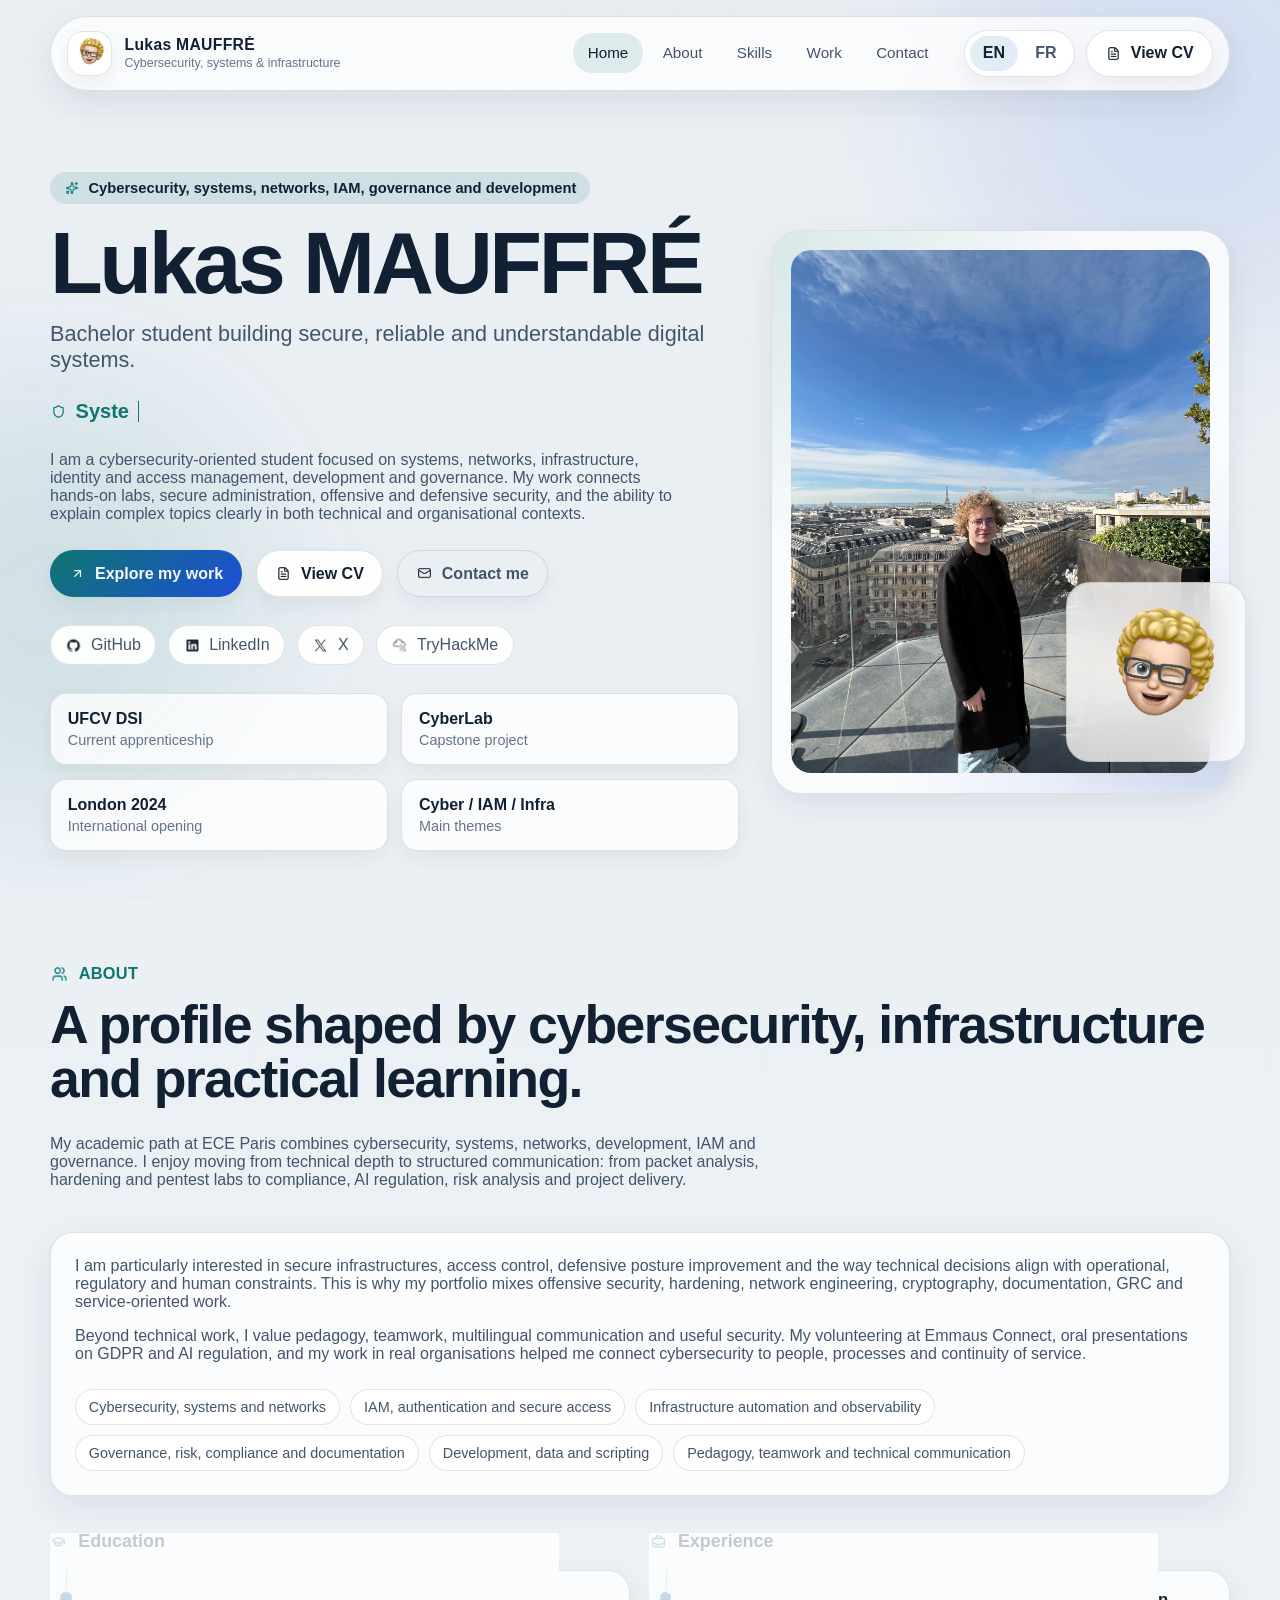
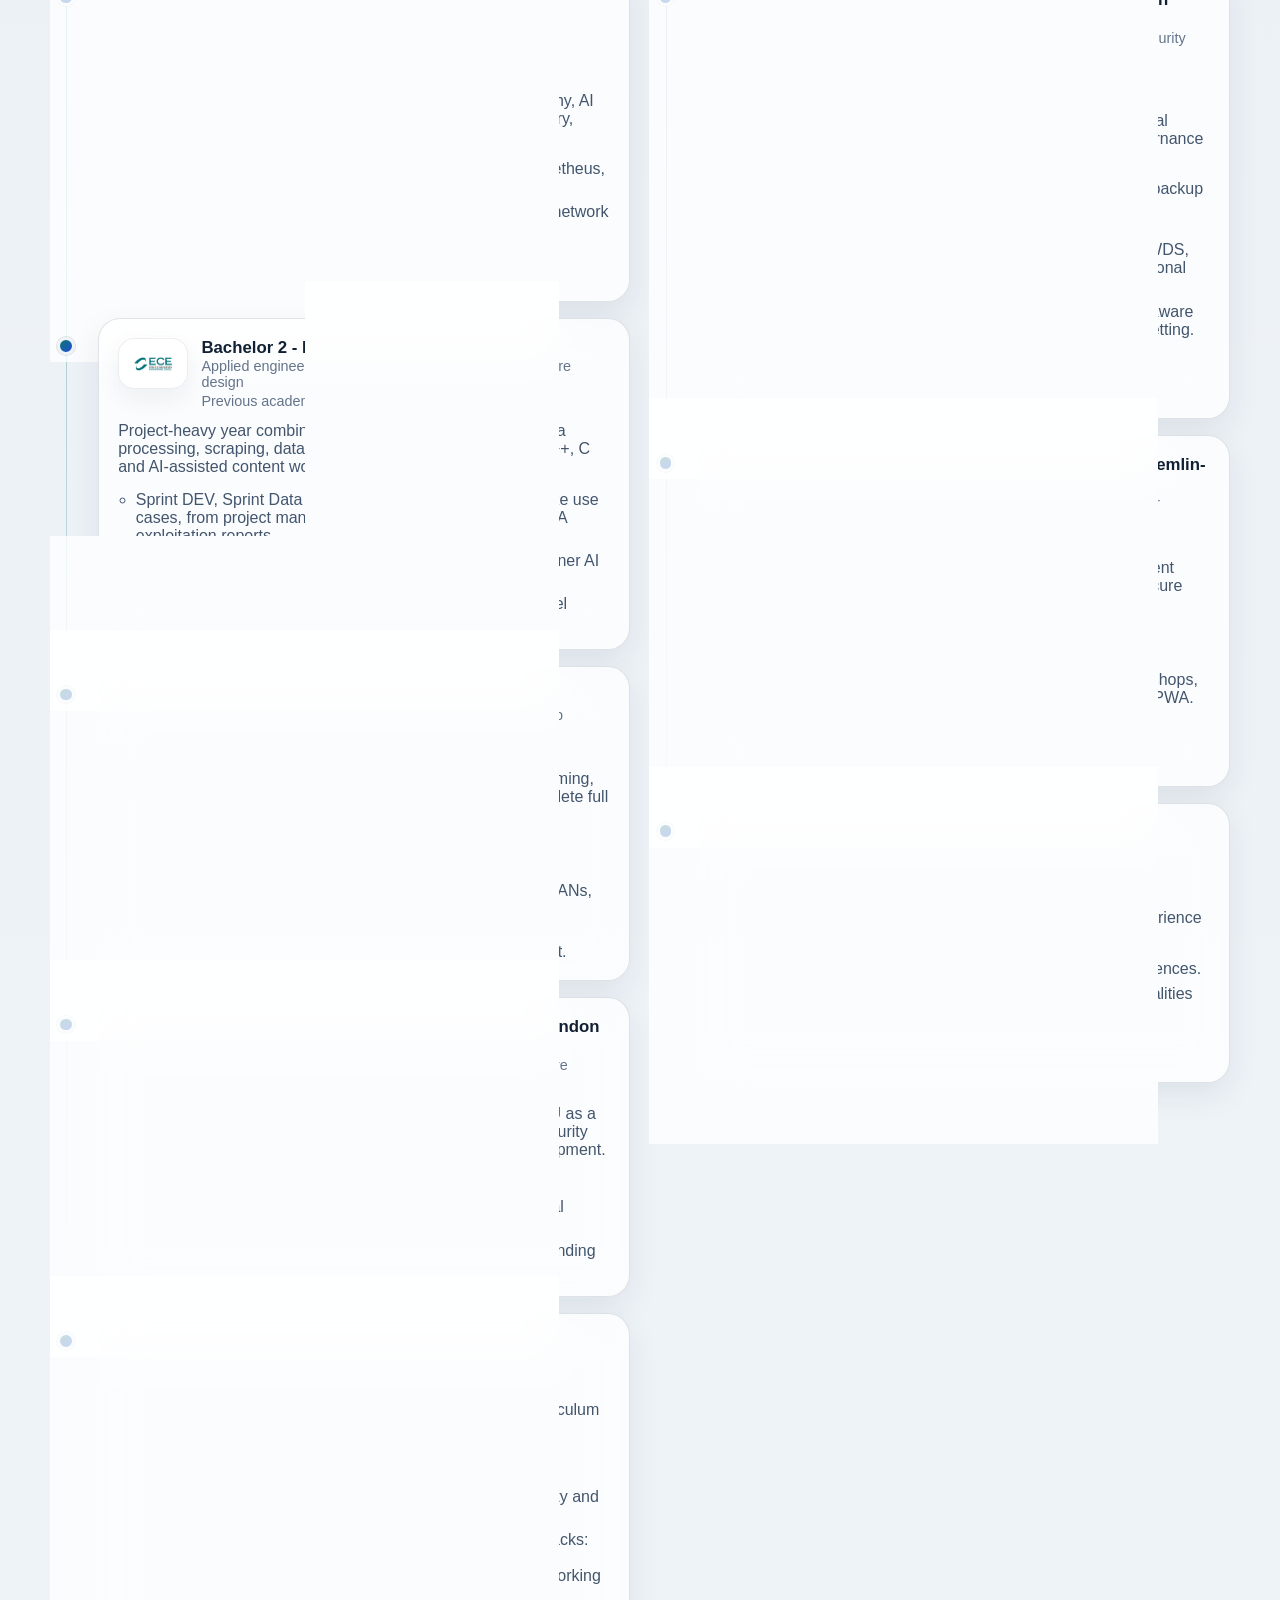
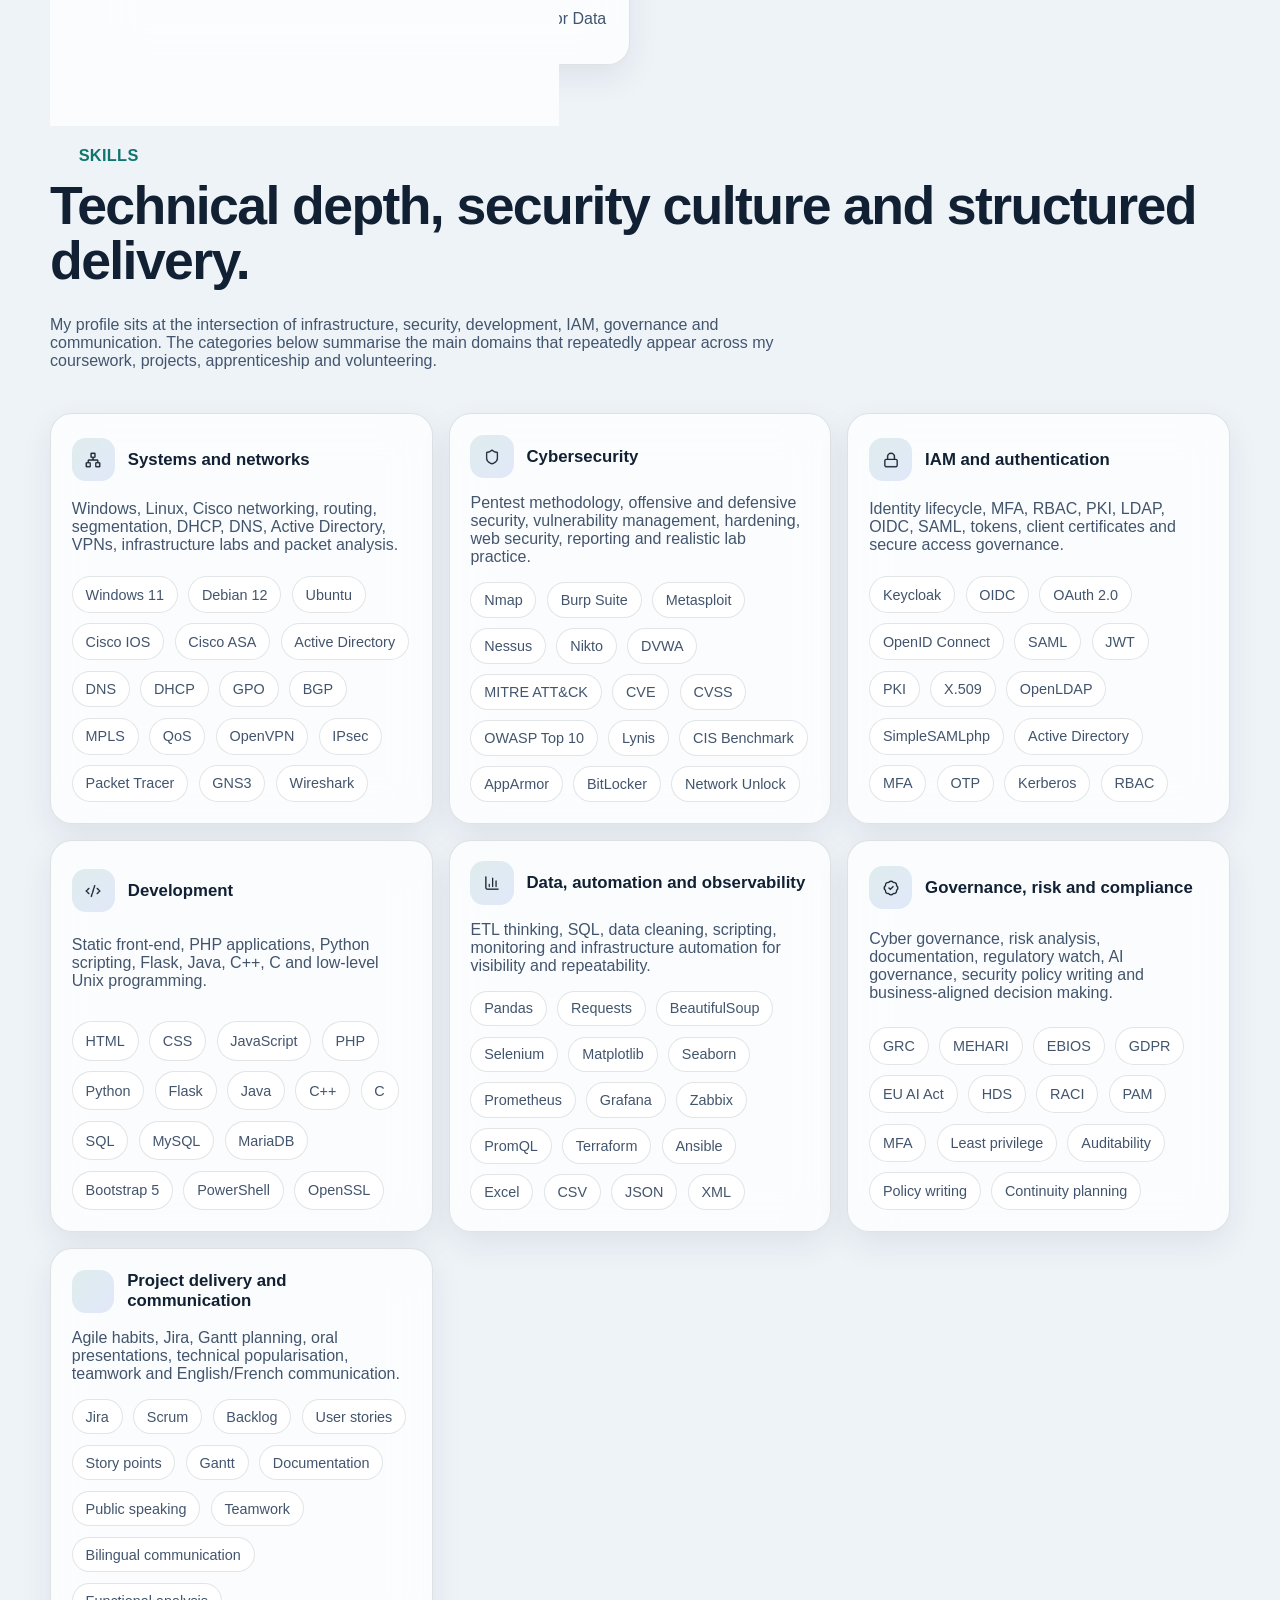
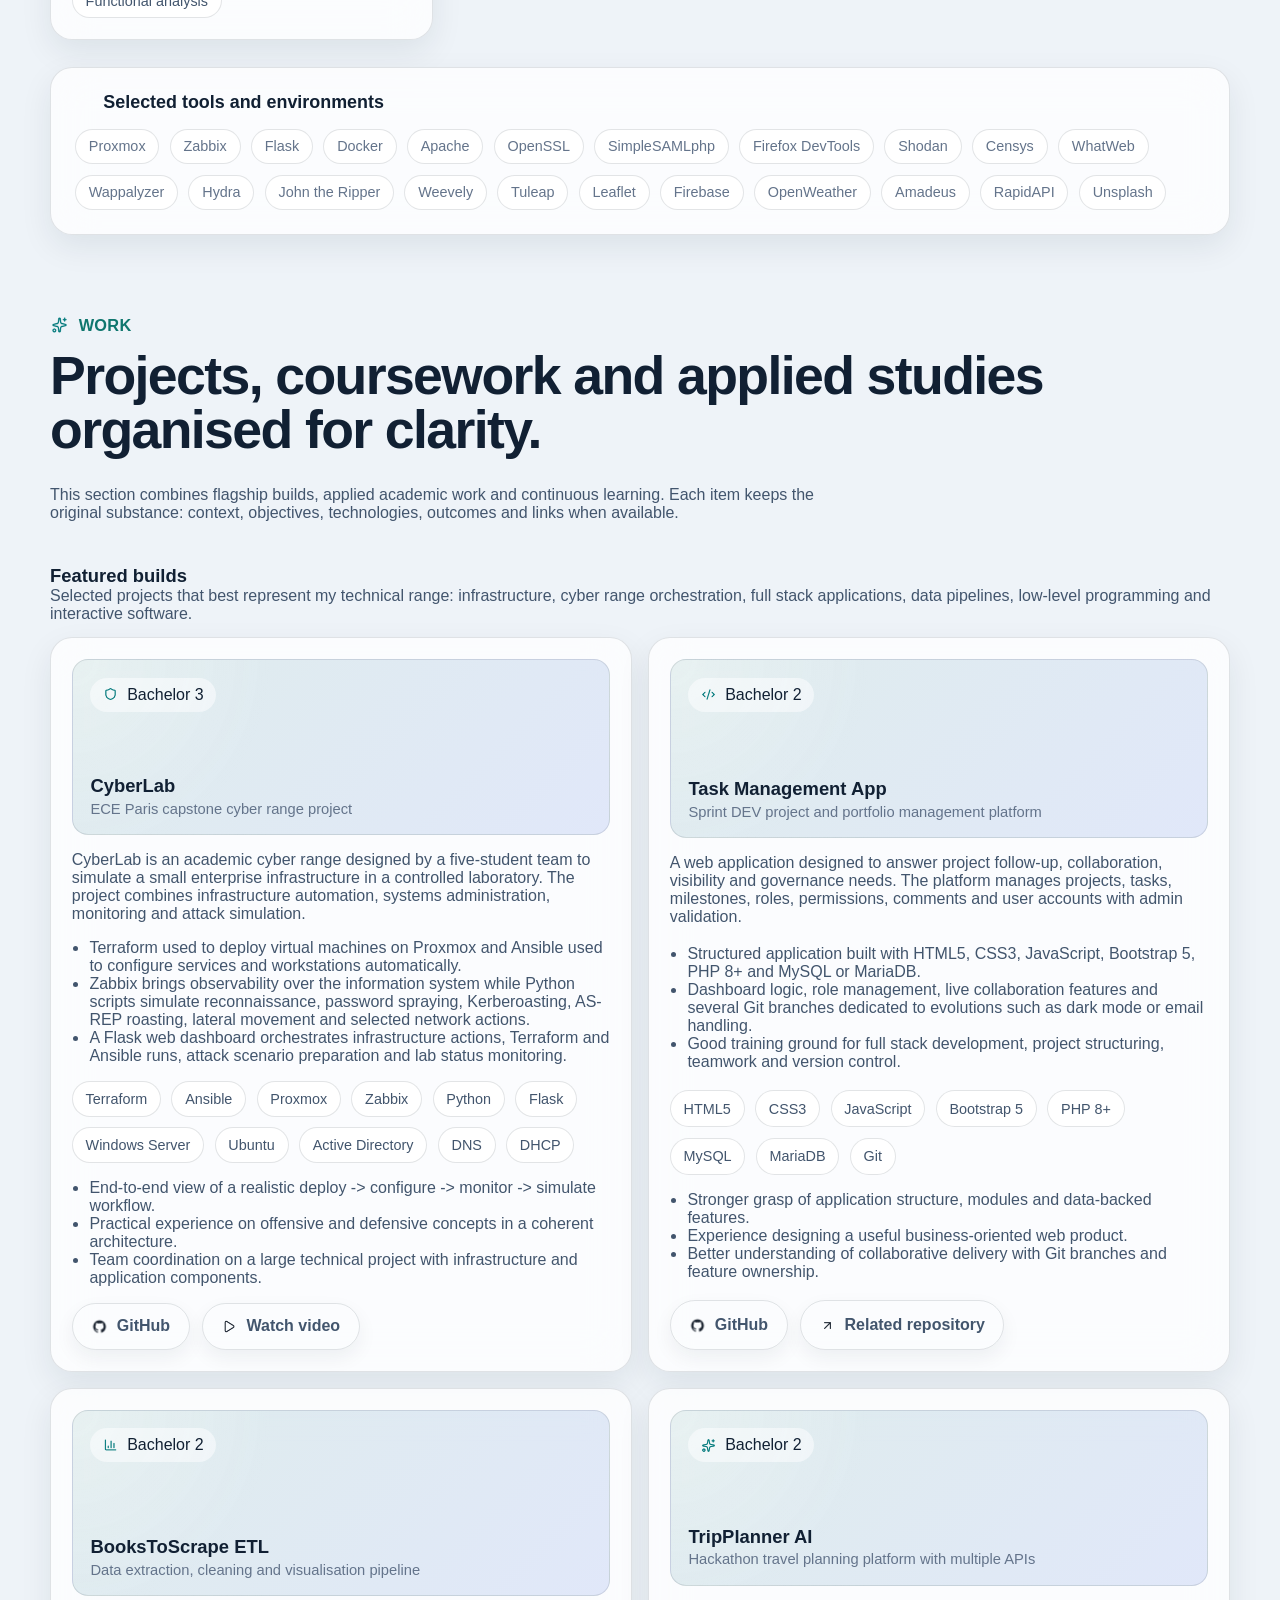
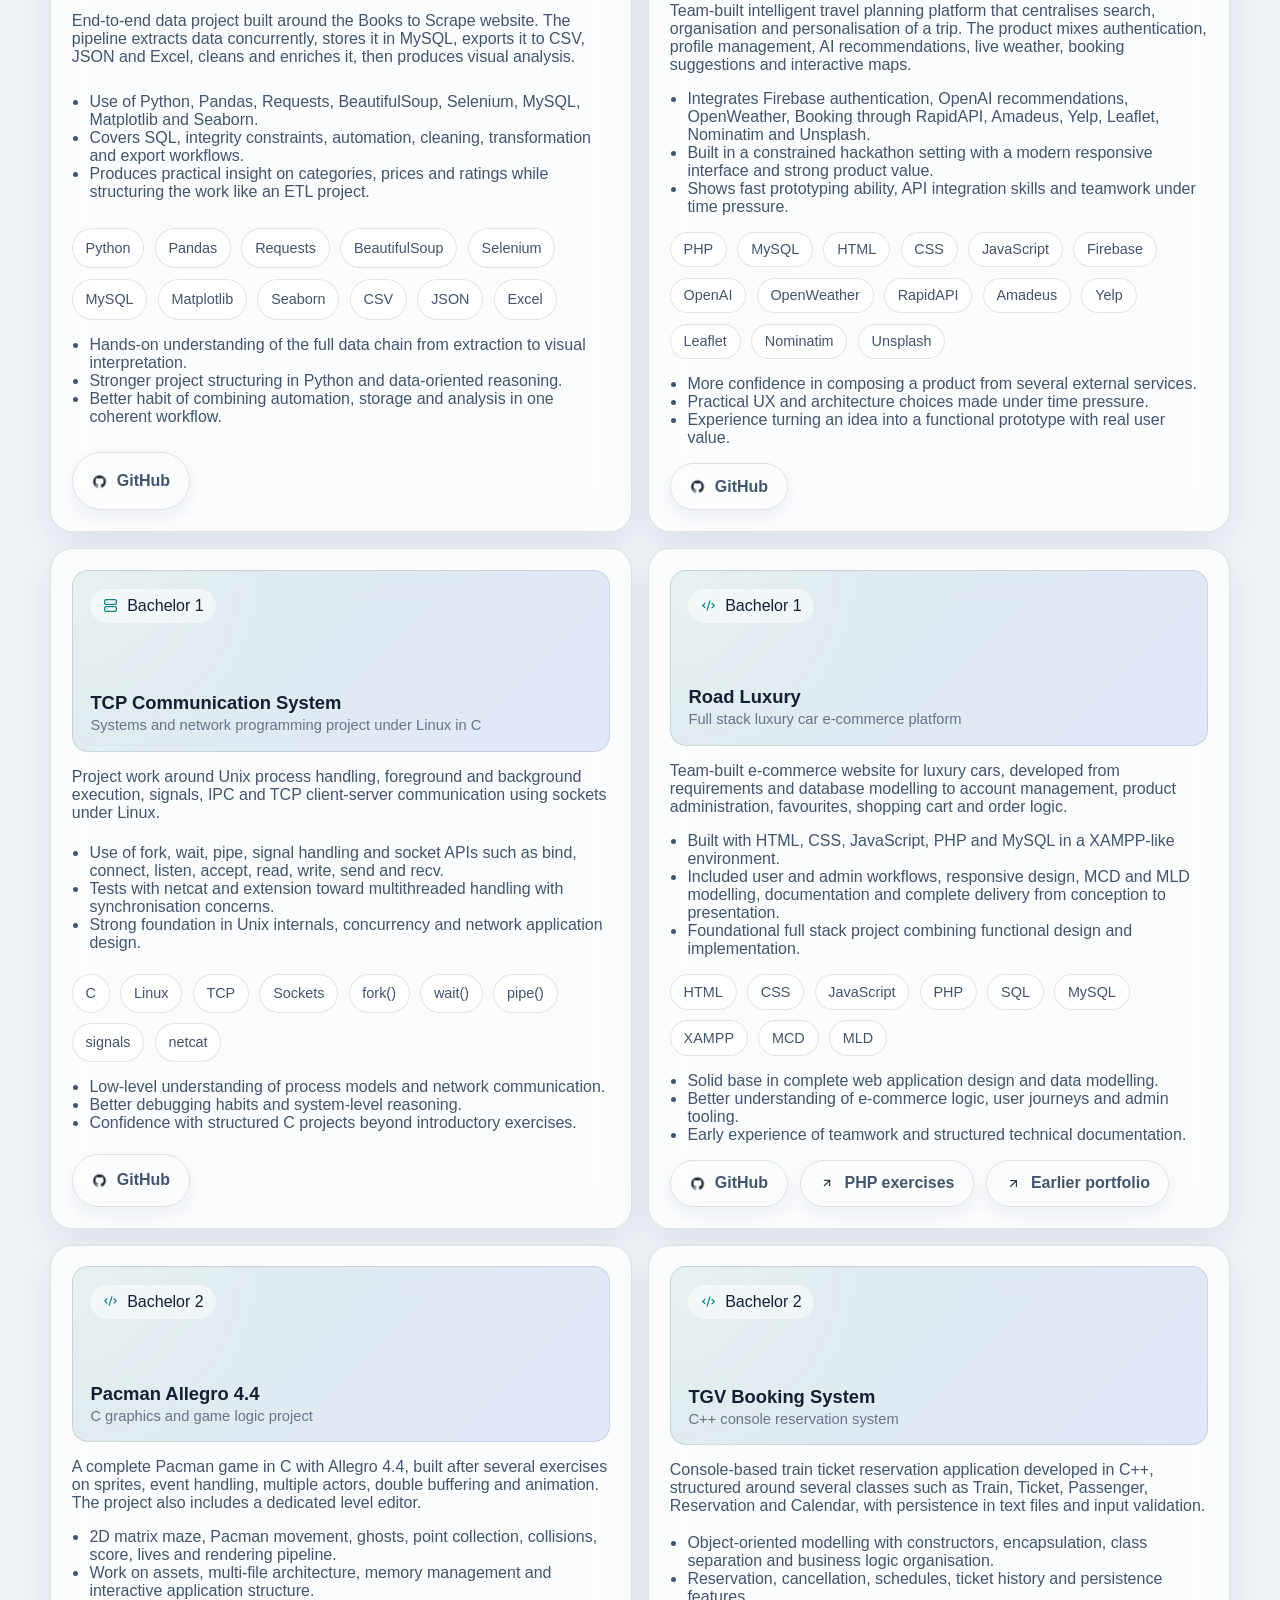
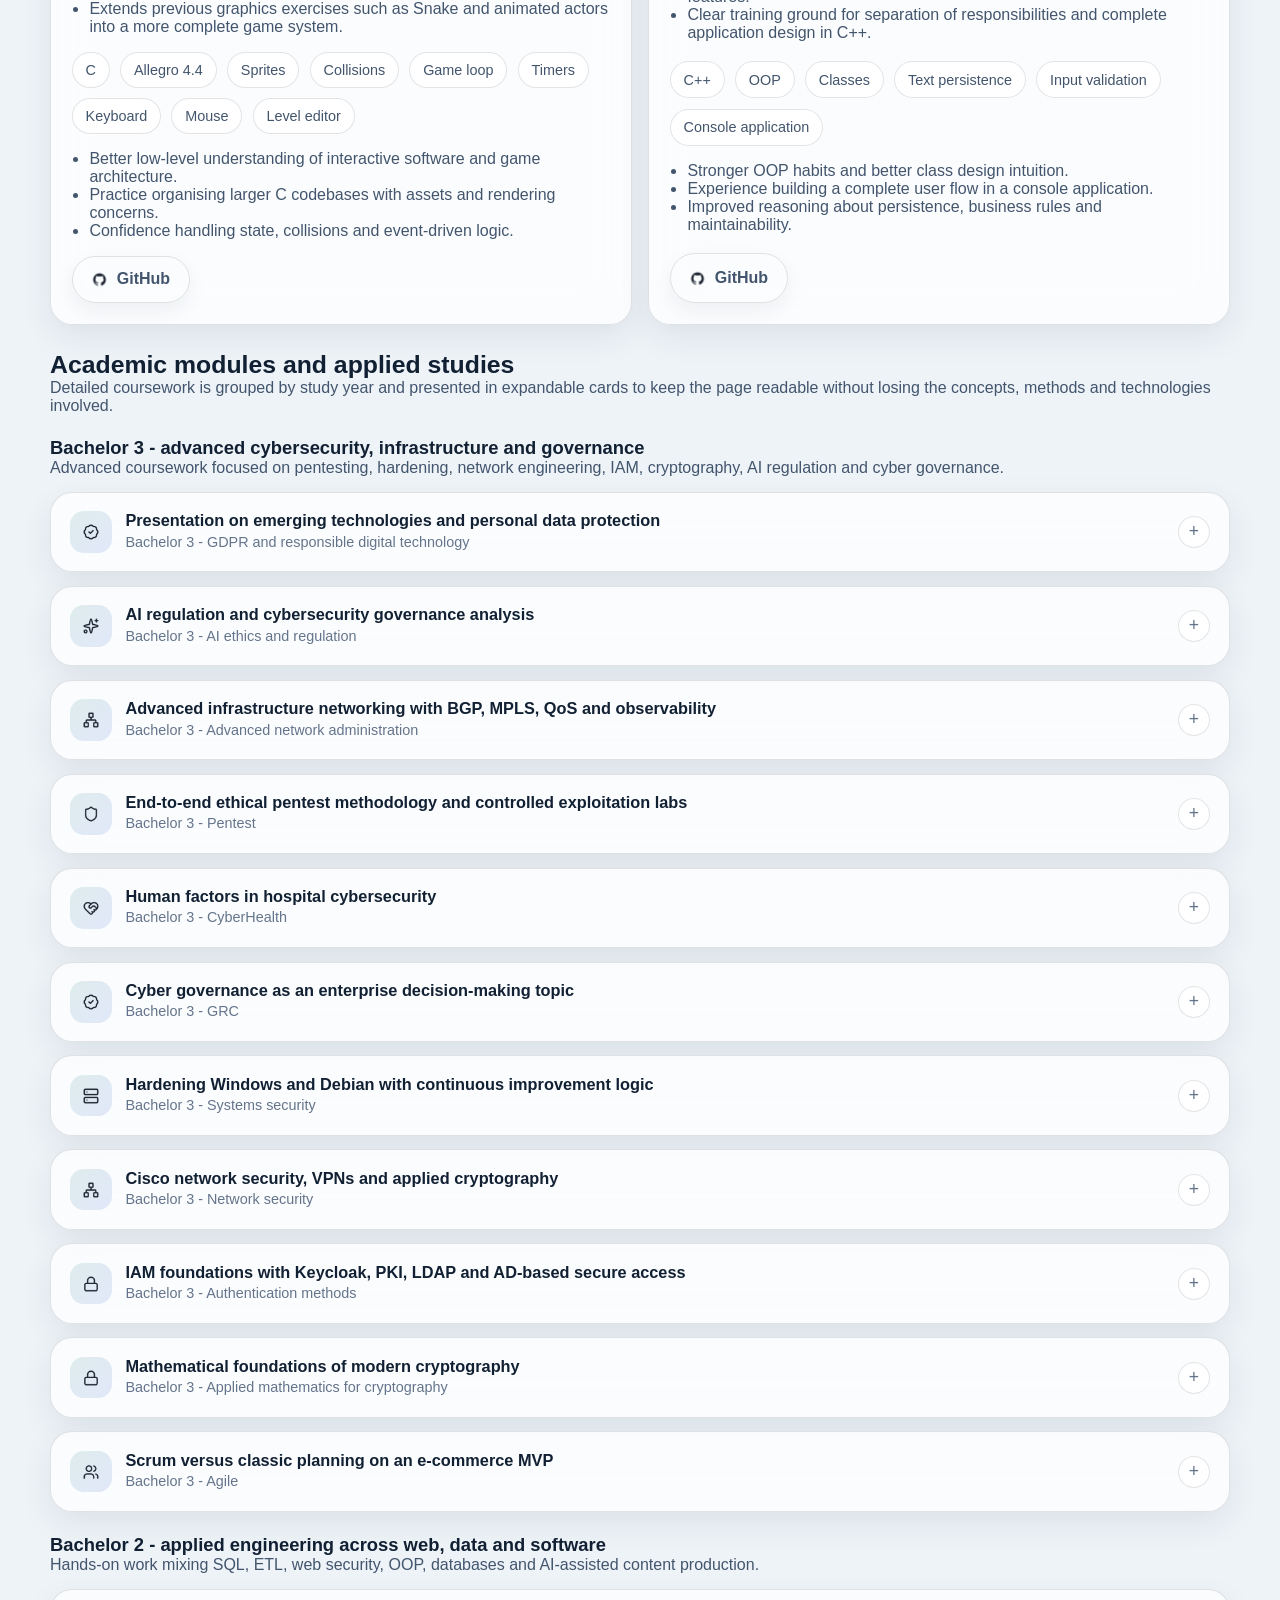
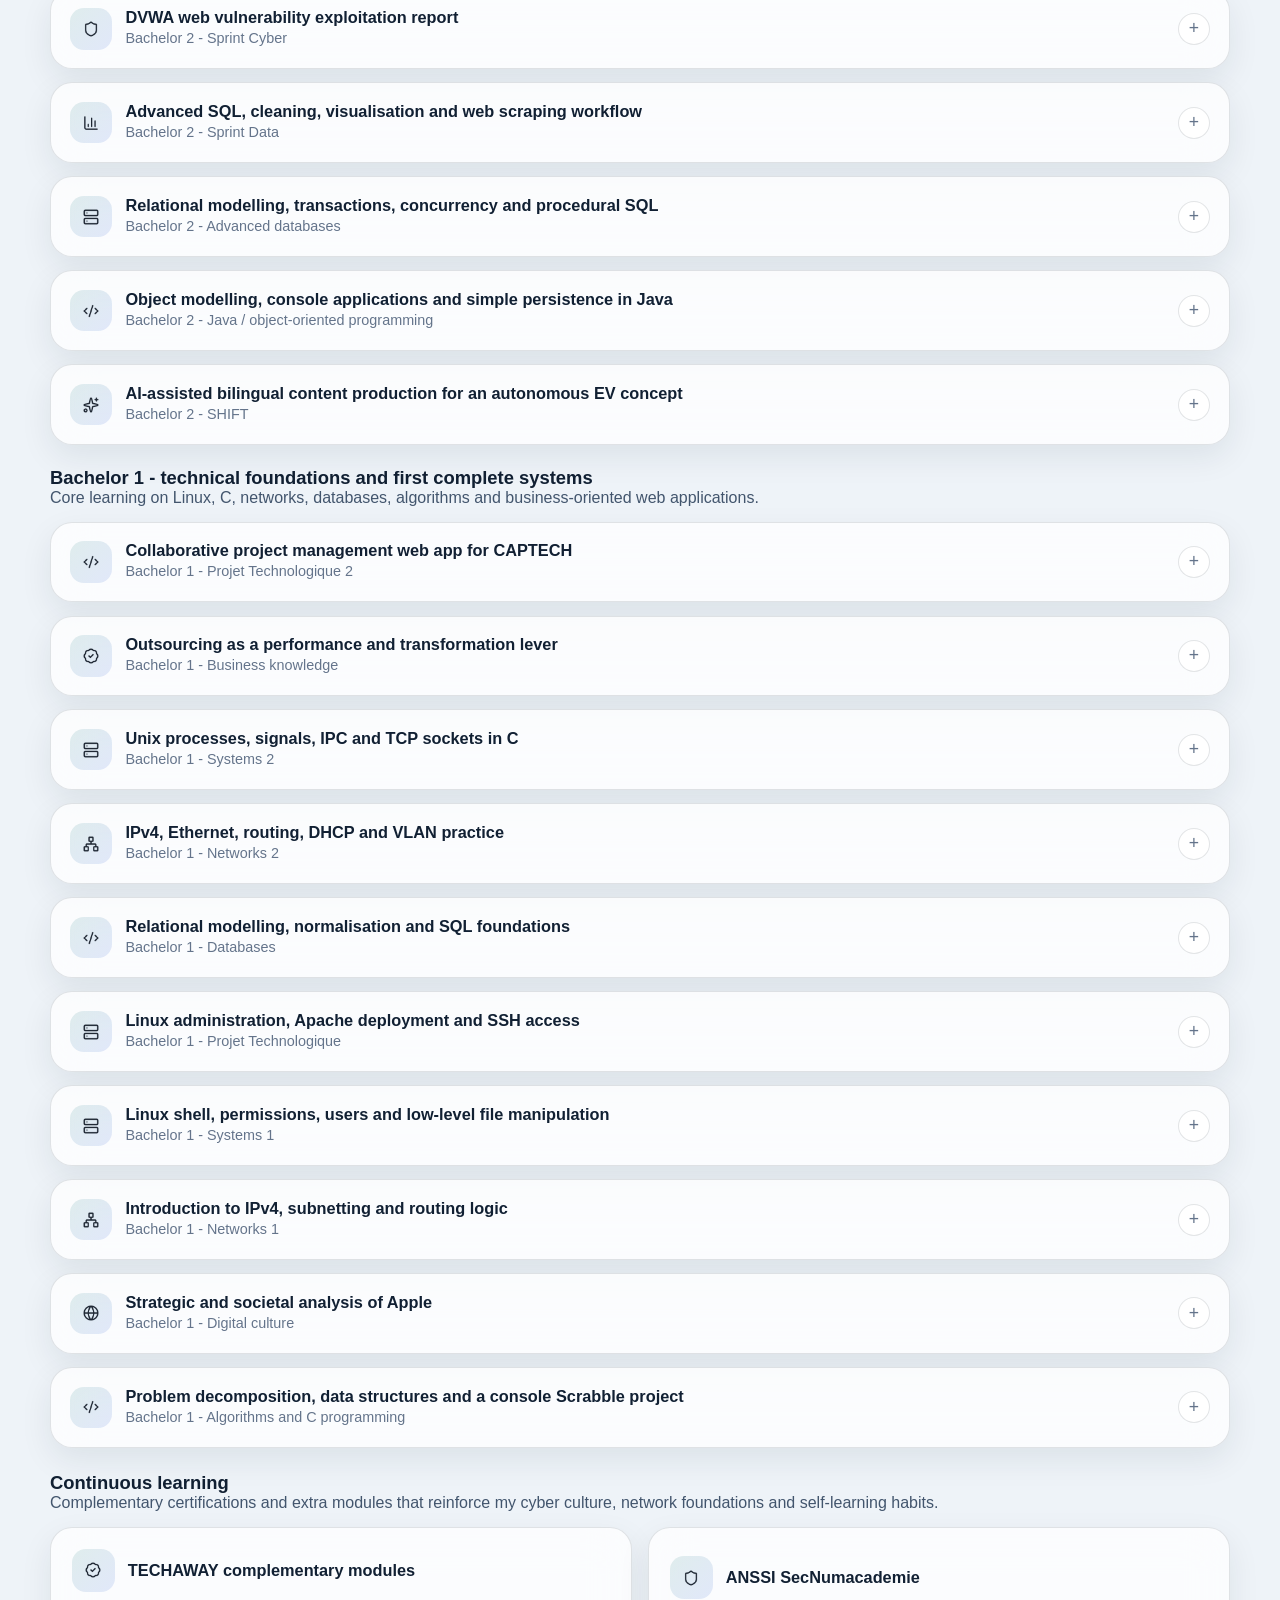
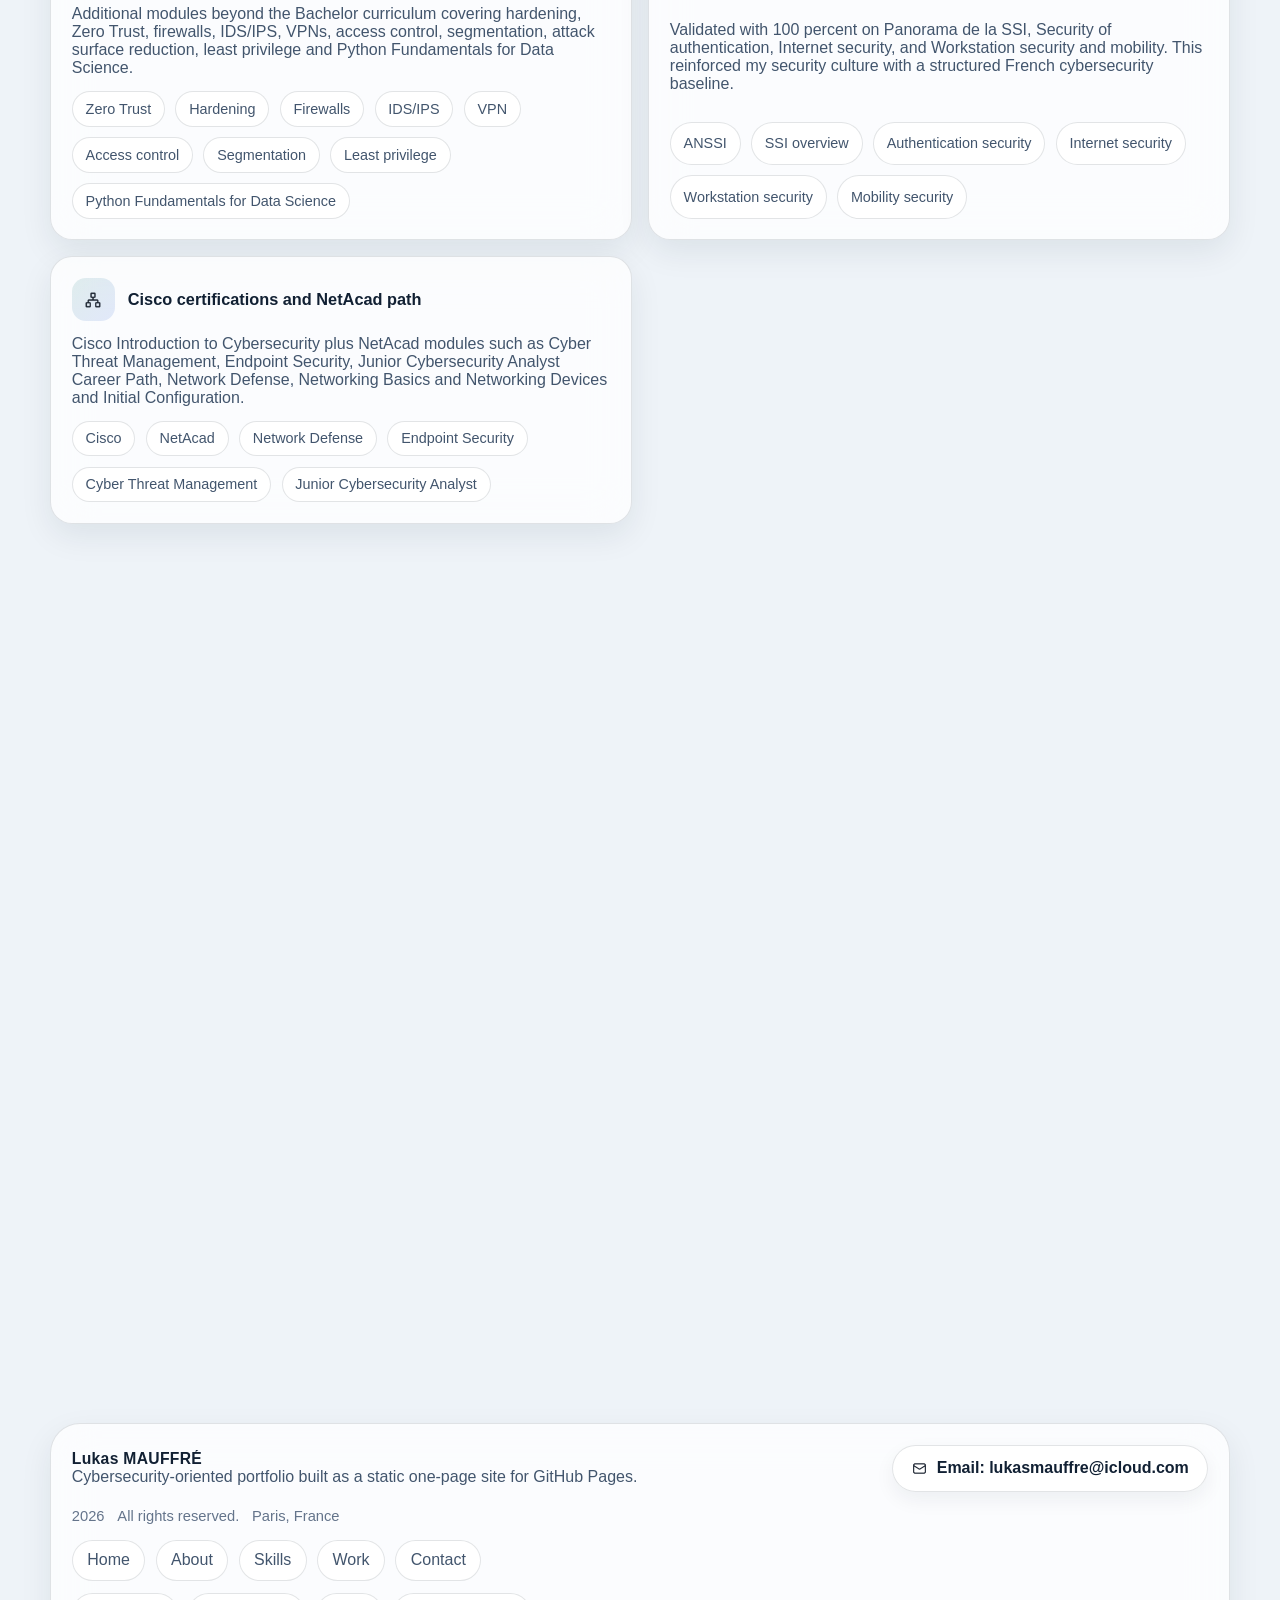
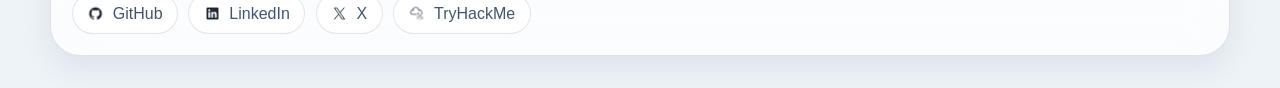
==== index.html @ 3832dd97 "Revert "Add Source Serif and refine hero typography" This reverts commit 1cd3c1440992a0df483cdb1c228" ====
<!DOCTYPE html>
<html lang="en">
  <head>
    <meta charset="UTF-8" />
    <meta name="viewport" content="width=device-width, initial-scale=1.0" />
    <title>Lukas Mauffre | Cybersecurity, Systems & Infrastructure Portfolio</title>
    <meta
      name="description"
      content="Personal portfolio of Lukas Mauffre, focused on cybersecurity, systems, networks, infrastructure, IAM, development and governance."
    />
    <meta
      name="keywords"
      content="Lukas Mauffre, cybersecurity, systems, networks, infrastructure, IAM, Active Directory, pentest, portfolio"
    />
    <meta name="author" content="Lukas Mauffre" />
    <meta name="color-scheme" content="light dark" />
    <meta property="og:type" content="website" />
    <meta
      property="og:title"
      content="Lukas Mauffre | Cybersecurity, Systems & Infrastructure Portfolio"
    />
    <meta
      property="og:description"
      content="One-page bilingual portfolio covering cybersecurity, systems, networks, infrastructure, IAM, development and governance."
    />
    <meta property="og:image" content="assets/images/profile/profile-photo.webp" />
    <meta property="og:locale" content="en_US" />
    <link rel="icon" type="image/svg+xml" href="assets/icons/favicon.svg" />
    <link rel="stylesheet" href="css/style.css" />
  </head>
  <body>
    <a class="skip-link" href="#main-content">Skip to content</a>

    <div class="site-background" aria-hidden="true">
      <div class="site-glow site-glow-one"></div>
      <div class="site-glow site-glow-two"></div>
      <div class="site-grid"></div>
    </div>

    <header class="site-header" id="site-header"></header>

    <main id="main-content">
      <section id="home" class="section hero-section"></section>
      <section id="about" class="section reveal"></section>
      <section id="skills" class="section reveal"></section>
      <section id="projects" class="section reveal"></section>
      <section id="contact" class="section reveal"></section>
    </main>

    <footer class="site-footer" id="site-footer"></footer>

    <noscript>
      <div class="noscript-banner">
        This portfolio uses JavaScript to switch language and render the detailed content. Please
        enable JavaScript to view the full site.
      </div>
    </noscript>

    <script defer src="js/i18n.js"></script>
    <script defer src="js/main.js"></script>
  </body>
</html>
---- css/style.css ----
:root {
  color-scheme: light dark;
  --font-sans: "Avenir Next", "Segoe UI", "Helvetica Neue", Helvetica, sans-serif;
  --font-mono: "SFMono-Regular", "JetBrains Mono", "Menlo", monospace;
  --bg: #eef3f8;
  --bg-strong: #f7fafc;
  --surface: rgba(255, 255, 255, 0.76);
  --surface-strong: rgba(255, 255, 255, 0.94);
  --surface-muted: rgba(255, 255, 255, 0.6);
  --text-primary: #112033;
  --text-secondary: #42556d;
  --text-muted: #64748b;
  --border: rgba(17, 32, 51, 0.12);
  --border-strong: rgba(17, 32, 51, 0.2);
  --accent: #0f766e;
  --accent-alt: #1d4ed8;
  --accent-soft: rgba(15, 118, 110, 0.12);
  --accent-alt-soft: rgba(29, 78, 216, 0.12);
  --icon-filter-standard:
    brightness(0) saturate(100%) invert(12%) sepia(17%) saturate(1100%)
    hue-rotate(176deg) brightness(94%) contrast(92%);
  --icon-filter-muted:
    brightness(0) saturate(100%) invert(44%) sepia(12%) saturate(584%)
    hue-rotate(176deg) brightness(93%) contrast(88%);
  --icon-filter-accent:
    brightness(0) saturate(100%) invert(36%) sepia(56%) saturate(971%)
    hue-rotate(138deg) brightness(89%) contrast(97%);
  --icon-filter-inverse: brightness(0) saturate(100%) invert(100%);
  --icon-filter-social: var(--icon-filter-standard);
  --logo-surface: #ffffff;
  --shadow-lg: 0 20px 60px rgba(17, 32, 51, 0.12);
  --shadow-md: 0 12px 32px rgba(17, 32, 51, 0.08);
  --shadow-sm: 0 8px 20px rgba(17, 32, 51, 0.06);
  --radius-xl: 30px;
  --radius-lg: 22px;
  --radius-md: 16px;
  --radius-sm: 12px;
  --container: min(1180px, calc(100vw - 2rem));
  --header-offset: 6.5rem;
  --transition: 180ms ease;
}

@media (prefers-color-scheme: dark) {
  :root {
    --bg: #08111d;
    --bg-strong: #0d1724;
    --surface: rgba(10, 18, 29, 0.76);
    --surface-strong: rgba(10, 18, 29, 0.94);
    --surface-muted: rgba(10, 18, 29, 0.62);
    --text-primary: #ecf3fb;
    --text-secondary: #c3d1e0;
    --text-muted: #8ea0b6;
    --border: rgba(148, 163, 184, 0.18);
    --border-strong: rgba(148, 163, 184, 0.28);
    --accent: #5eead4;
    --accent-alt: #60a5fa;
    --accent-soft: rgba(94, 234, 212, 0.15);
    --accent-alt-soft: rgba(96, 165, 250, 0.14);
    --icon-filter-standard:
      brightness(0) saturate(100%) invert(96%) sepia(8%) saturate(458%)
      hue-rotate(174deg) brightness(103%) contrast(98%);
    --icon-filter-muted:
      brightness(0) saturate(100%) invert(72%) sepia(15%) saturate(336%)
      hue-rotate(176deg) brightness(95%) contrast(93%);
    --icon-filter-accent:
      brightness(0) saturate(100%) invert(83%) sepia(22%) saturate(958%)
      hue-rotate(109deg) brightness(98%) contrast(94%);
    --icon-filter-inverse: brightness(0) saturate(100%) invert(100%);
    --icon-filter-social: var(--icon-filter-standard);
    --shadow-lg: 0 28px 70px rgba(0, 0, 0, 0.34);
    --shadow-md: 0 18px 44px rgba(0, 0, 0, 0.26);
    --shadow-sm: 0 10px 28px rgba(0, 0, 0, 0.22);
  }
}

*,
*::before,
*::after {
  box-sizing: border-box;
}

html {
  scroll-behavior: smooth;
}

body {
  margin: 0;
  min-height: 100vh;
  font-family: var(--font-sans);
  color: var(--text-primary);
  background: linear-gradient(180deg, rgba(6, 12, 22, 0.02), transparent 22%), var(--bg);
  text-rendering: optimizeLegibility;
  -webkit-font-smoothing: antialiased;
}

img {
  display: block;
  max-width: 100%;
}

a {
  color: inherit;
  text-decoration: none;
}

button,
input,
textarea,
select {
  font: inherit;
}

button {
  cursor: pointer;
}

:focus-visible {
  outline: 2px solid var(--accent-alt);
  outline-offset: 3px;
}

.site-background {
  position: fixed;
  inset: 0;
  pointer-events: none;
  overflow: hidden;
  z-index: -2;
}

.site-glow {
  position: absolute;
  border-radius: 999px;
  filter: blur(80px);
  opacity: 0.7;
}

.site-glow-one {
  width: 28rem;
  height: 28rem;
  top: -8rem;
  right: -8rem;
  background: rgba(29, 78, 216, 0.14);
}

.site-glow-two {
  width: 26rem;
  height: 26rem;
  bottom: 10%;
  left: -10rem;
  background: rgba(15, 118, 110, 0.16);
}

.site-grid {
  position: absolute;
  inset: 0;
  background-image:
    linear-gradient(rgba(100, 116, 139, 0.06) 1px, transparent 1px),
    linear-gradient(90deg, rgba(100, 116, 139, 0.06) 1px, transparent 1px);
  background-size: 3.5rem 3.5rem;
  mask-image: linear-gradient(180deg, rgba(0, 0, 0, 0.22), transparent 70%);
}

.skip-link {
  position: absolute;
  left: 1rem;
  top: -3rem;
  z-index: 1001;
  padding: 0.75rem 1rem;
  border-radius: var(--radius-sm);
  background: var(--surface-strong);
  border: 1px solid var(--border);
  transition: top var(--transition);
}

.skip-link:focus {
  top: 1rem;
}

.container {
  width: var(--container);
  margin: 0 auto;
}

.glass-panel {
  background: var(--surface);
  border: 1px solid var(--border);
  box-shadow: var(--shadow-md);
  backdrop-filter: blur(22px);
  -webkit-backdrop-filter: blur(22px);
}

.site-header {
  position: fixed;
  inset: 0 0 auto 0;
  z-index: 1000;
  padding: 1rem 0;
}

.site-header .nav-shell {
  width: var(--container);
  margin: 0 auto;
  border-radius: 999px;
  padding: 0.8rem 1rem;
  display: flex;
  align-items: center;
  justify-content: space-between;
  gap: 1rem;
  transition:
    padding var(--transition),
    transform var(--transition),
    box-shadow var(--transition);
}

.site-header.is-scrolled .nav-shell {
  padding: 0.65rem 0.9rem;
  box-shadow: var(--shadow-lg);
}

.brand {
  display: inline-flex;
  align-items: center;
  gap: 0.8rem;
  flex: 1 1 auto;
  min-width: 0;
}

.brand-mark {
  width: 2.8rem;
  height: 2.8rem;
  border-radius: 16px;
  display: grid;
  place-items: center;
  overflow: hidden;
  background:
    radial-gradient(circle at top left, rgba(255, 255, 255, 0.4), transparent 45%),
    var(--surface-strong);
  border: 1px solid var(--border);
  box-shadow: var(--shadow-sm);
}

.brand-avatar {
  padding: 0.18rem;
}

.brand-avatar img {
  width: 100%;
  height: 100%;
  border-radius: 13px;
  object-fit: cover;
}

.brand-copy {
  min-width: 0;
  display: grid;
  gap: 0.12rem;
}

.brand-title {
  display: block;
  font-size: 0.98rem;
  font-weight: 700;
  letter-spacing: 0.02em;
  white-space: nowrap;
  overflow: hidden;
  text-overflow: ellipsis;
}

.brand-subtitle {
  display: block;
  color: var(--text-muted);
  font-size: 0.78rem;
  line-height: 1.2;
  white-space: nowrap;
  overflow: hidden;
  text-overflow: ellipsis;
}

.site-nav {
  display: flex;
  align-items: center;
  gap: 0.25rem;
}

.nav-links {
  display: flex;
  align-items: center;
  flex-wrap: nowrap;
  gap: 0.25rem;
  padding: 0.3rem;
  margin: 0;
  list-style: none;
}

.nav-link {
  padding: 0.7rem 0.95rem;
  border-radius: 999px;
  color: var(--text-secondary);
  font-size: 0.95rem;
  white-space: nowrap;
  transition:
    background-color var(--transition),
    color var(--transition),
    transform var(--transition);
}

.nav-link:hover,
.nav-link.is-active {
  background: var(--accent-soft);
  color: var(--text-primary);
}

.header-actions {
  display: flex;
  align-items: center;
  gap: 0.65rem;
  flex: 0 0 auto;
  position: relative;
  z-index: 1002;
}

.button,
.language-button,
.icon-button {
  display: inline-flex;
  align-items: center;
  justify-content: center;
  gap: 0.55rem;
  border: 1px solid transparent;
  border-radius: 999px;
  transition:
    transform var(--transition),
    border-color var(--transition),
    background-color var(--transition),
    color var(--transition),
    box-shadow var(--transition);
}

.button:hover,
.language-button:hover,
.icon-button:hover {
  transform: translateY(-1px);
}

.button {
  padding: 0.85rem 1.15rem;
  font-weight: 600;
  box-shadow: var(--shadow-sm);
}

.button-primary {
  background: linear-gradient(135deg, var(--accent), var(--accent-alt));
  color: #f8fbff;
}

.button-secondary {
  background: var(--surface-strong);
  border-color: var(--border);
  color: var(--text-primary);
}

.button-ghost {
  background: transparent;
  border-color: var(--border);
  color: var(--text-secondary);
}

.button-text {
  padding: 0;
  border-radius: 0;
  box-shadow: none;
  color: var(--text-secondary);
}

.button-text:hover {
  transform: none;
  color: var(--text-primary);
}

.icon-image {
  width: 1.05rem;
  height: 1.05rem;
  display: inline-flex;
  align-items: center;
  justify-content: center;
  flex: 0 0 auto;
}

.icon-image img {
  width: 100%;
  height: 100%;
  object-fit: contain;
  filter: var(--icon-filter-standard);
  transform: translateZ(0);
  transition: filter var(--transition), opacity var(--transition), transform var(--transition);
}

.icon-image.is-muted img {
  filter: var(--icon-filter-muted);
}

.icon-image.is-accent img {
  filter: var(--icon-filter-accent);
}

.icon-image.is-inverse img {
  filter: var(--icon-filter-inverse);
}

.icon-image.is-social img {
  filter: var(--icon-filter-social);
}

.icon-image[data-icon-name="github"] img {
  transform: scale(0.92);
}

.icon-image[data-icon-name="linkedin"] img {
  transform: scale(0.86);
}

.icon-image[data-icon-name="tryhackme"] img {
  transform: scale(0.94);
}

.icon-image[data-icon-name="x"] img {
  transform: scale(0.84);
}

.button .icon-image,
.icon-button .icon-image,
.mobile-nav-link .icon-image,
.social-chip .icon-image,
.contact-link .icon-image {
  width: 1.05rem;
  height: 1.05rem;
}

.logo-frame {
  background: var(--logo-surface);
}

.language-switch {
  display: inline-flex;
  align-items: center;
  gap: 0.25rem;
  padding: 0.28rem;
  border-radius: 999px;
  background: var(--surface-strong);
  border: 1px solid var(--border);
  box-shadow: var(--shadow-sm);
}

.language-button {
  border: 0;
  padding: 0.55rem 0.8rem;
  min-width: 3rem;
  background: transparent;
  color: var(--text-secondary);
  font-weight: 700;
}

.language-button.is-active {
  background: linear-gradient(135deg, var(--accent-soft), var(--accent-alt-soft));
  color: var(--text-primary);
}

.icon-button {
  width: 2.85rem;
  height: 2.85rem;
  padding: 0;
  border-color: var(--border);
  background: var(--surface-strong);
  color: var(--text-primary);
  line-height: 0;
}

.mobile-menu-toggle [data-menu-toggle-icon] {
  width: 100%;
  height: 100%;
  display: grid;
  place-items: center;
  line-height: 0;
}

.mobile-menu-toggle [data-menu-toggle-icon] .icon-image {
  margin: 0;
}

.mobile-menu-toggle,
.mobile-menu {
  display: none;
}

.mobile-menu {
  position: fixed;
  inset: calc(var(--header-offset) + 0.2rem) 1rem auto 1rem;
  border-radius: var(--radius-lg);
  padding: 1rem;
  background: var(--surface);
  border: 1px solid var(--border);
  box-shadow: var(--shadow-lg);
  z-index: 1001;
  max-height: calc(100svh - var(--header-offset) - 1rem);
  overflow-y: auto;
  overscroll-behavior: contain;
  backdrop-filter: blur(24px);
  -webkit-backdrop-filter: blur(24px);
  opacity: 0;
  visibility: hidden;
  pointer-events: none;
  transform: translateY(-0.5rem);
  transition:
    opacity var(--transition),
    transform var(--transition),
    visibility 0s linear var(--transition);
}

.mobile-menu.is-open {
  opacity: 1;
  visibility: visible;
  pointer-events: auto;
  transform: translateY(0);
  transition-delay: 0s;
}

.mobile-nav-links {
  list-style: none;
  padding: 0;
  margin: 0 0 1rem;
  display: grid;
  gap: 0.4rem;
}

.mobile-nav-link {
  display: flex;
  align-items: center;
  justify-content: space-between;
  gap: 1rem;
  padding: 0.95rem 1rem;
  border-radius: var(--radius-md);
  background: rgba(255, 255, 255, 0.12);
  border: 1px solid var(--border);
  white-space: nowrap;
}

.mobile-actions {
  display: grid;
  gap: 0.75rem;
}

.mobile-actions > .language-switch {
  justify-self: end;
  width: fit-content;
  max-width: 100%;
  gap: 0.2rem;
  padding: 0.24rem;
}

.mobile-actions > .language-switch .language-button {
  min-width: 2.7rem;
  padding: 0.5rem 0.72rem;
}

.section {
  scroll-margin-top: calc(var(--header-offset) + 1rem);
  padding: 2rem 0 0;
}

.hero-section {
  padding-top: calc(var(--header-offset) + 1.2rem);
  min-height: 100svh;
  display: flex;
  align-items: center;
}

.hero-grid {
  display: grid;
  grid-template-columns: minmax(0, 1.2fr) minmax(280px, 0.8fr);
  gap: 2rem;
  align-items: center;
}

.eyebrow {
  display: inline-flex;
  align-items: center;
  gap: 0.55rem;
  margin-bottom: 1.1rem;
  padding: 0.5rem 0.85rem;
  border-radius: 999px;
  background: var(--accent-soft);
  color: var(--text-primary);
  font-weight: 600;
  font-size: 0.92rem;
}

.eyebrow .icon-image {
  width: 1rem;
  height: 1rem;
}

.hero-title {
  margin: 0;
  font-size: clamp(2.9rem, 7vw, 5.4rem);
  line-height: 0.96;
  letter-spacing: -0.04em;
}

.hero-subtitle {
  margin: 1rem 0 0;
  max-width: 44rem;
  color: var(--text-secondary);
  font-size: clamp(1.05rem, 2.4vw, 1.35rem);
}

.typewriter-line {
  margin: 1.3rem 0;
  min-height: 2.3rem;
  display: flex;
  align-items: center;
  gap: 0.55rem;
  color: var(--accent);
  font-size: clamp(1rem, 2.1vw, 1.25rem);
  font-weight: 700;
}

.typewriter-text {
  display: inline-flex;
  align-items: center;
  min-height: 1.6rem;
}

.typewriter-cursor {
  width: 1px;
  height: 1.3rem;
  background: currentColor;
  animation: blink 1s steps(1, end) infinite;
}

.hero-description {
  margin: 0;
  max-width: 40rem;
  color: var(--text-secondary);
  font-size: 1rem;
}

.hero-actions,
.contact-actions {
  margin-top: 1.7rem;
  display: flex;
  flex-wrap: wrap;
  gap: 0.85rem;
}

.hero-socials {
  margin-top: 1.7rem;
  display: flex;
  flex-wrap: wrap;
  gap: 0.75rem;
}

.social-chip {
  display: inline-flex;
  align-items: center;
  gap: 0.55rem;
  padding: 0.65rem 0.9rem;
  border-radius: 999px;
  background: var(--surface-strong);
  border: 1px solid var(--border);
  color: var(--text-secondary);
}

.hero-stats {
  margin-top: 1.75rem;
  display: grid;
  grid-template-columns: repeat(2, minmax(0, 1fr));
  gap: 0.85rem;
}

.stat-card {
  padding: 1rem 1.05rem;
  border-radius: var(--radius-md);
  background: var(--surface);
  border: 1px solid var(--border);
  box-shadow: var(--shadow-sm);
}

.stat-value {
  font-weight: 700;
  font-size: 1rem;
}

.stat-label {
  margin-top: 0.25rem;
  color: var(--text-muted);
  font-size: 0.9rem;
}

.hero-visual {
  position: relative;
}

.portrait-card {
  position: relative;
  padding: 1.2rem;
  border-radius: var(--radius-xl);
  overflow: hidden;
}

.portrait-card::before {
  content: "";
  position: absolute;
  inset: 0;
  background:
    linear-gradient(160deg, rgba(255, 255, 255, 0.18), transparent 38%),
    radial-gradient(circle at 0% 0%, rgba(15, 118, 110, 0.18), transparent 44%),
    radial-gradient(circle at 100% 100%, rgba(29, 78, 216, 0.16), transparent 48%);
  pointer-events: none;
}

.portrait-image-shell {
  position: relative;
  border-radius: calc(var(--radius-xl) - 10px);
  overflow: hidden;
  aspect-ratio: 4 / 5;
  background: linear-gradient(145deg, rgba(17, 32, 51, 0.1), transparent);
}

.portrait-image-shell img {
  width: 100%;
  height: 100%;
  object-fit: cover;
}

.animoji-badge {
  position: absolute;
  right: -1rem;
  bottom: 2rem;
  width: min(180px, 42%);
  padding: 0.8rem;
  border-radius: 24px;
}

.animoji-badge img {
  width: 100%;
  aspect-ratio: 1;
  object-fit: contain;
}

.floating-note {
  position: absolute;
  left: -1rem;
  top: 2rem;
  padding: 0.8rem 1rem;
  border-radius: 18px;
  max-width: 12rem;
}

.floating-note strong {
  display: block;
  margin-bottom: 0.2rem;
  font-size: 0.96rem;
}

.floating-note span {
  color: var(--text-secondary);
  font-size: 0.85rem;
}

.section-shell {
  width: var(--container);
  margin: 0 auto;
  padding: 2rem 0 1rem;
}

.section-heading {
  display: grid;
  gap: 0.8rem;
  margin-bottom: 1.7rem;
}

.section-kicker {
  display: inline-flex;
  align-items: center;
  gap: 0.55rem;
  color: var(--accent);
  font-weight: 700;
  letter-spacing: 0.02em;
  text-transform: uppercase;
  font-size: 1.02rem;
}

.section-kicker .icon-image {
  width: 1.24rem;
  height: 1.24rem;
}

.section-title {
  margin: 0;
  font-size: clamp(2.15rem, 4.4vw, 3.35rem);
  line-height: 1.02;
  letter-spacing: -0.03em;
}

.section-intro {
  max-width: 48rem;
  color: var(--text-secondary);
  font-size: 1rem;
}

.about-grid {
  display: grid;
  grid-template-columns: minmax(0, 1fr);
  gap: 1.2rem;
}

.about-card {
  padding: 1.5rem;
  border-radius: var(--radius-lg);
}

.about-card p {
  margin: 0;
  color: var(--text-secondary);
}

.about-card p + p {
  margin-top: 1rem;
}

.about-grid .about-card .pill-list {
  margin-top: 1.65rem;
}

.pill-list,
.tech-list,
.course-tags,
.footer-links {
  display: flex;
  flex-wrap: wrap;
  gap: 0.65rem;
}

.footer-link-row {
  margin-top: 1rem;
}

.footer-link-row + .footer-link-row {
  margin-top: 0.8rem;
}

.pill,
.tech-pill,
.course-tag {
  display: inline-flex;
  align-items: center;
  gap: 0.45rem;
  padding: 0.55rem 0.8rem;
  border-radius: 999px;
  background: var(--surface-strong);
  border: 1px solid var(--border);
  color: var(--text-secondary);
  font-size: 0.9rem;
}

.timeline-grid {
  display: grid;
  grid-template-columns: repeat(2, minmax(0, 1fr));
  align-items: start;
  gap: 1.2rem;
  margin-top: 1rem;
}

.timeline-column {
  display: grid;
  align-content: start;
  gap: 0.9rem;
}

.timeline-title {
  display: flex;
  align-items: center;
  gap: 0.65rem;
  margin: 0 0 0.2rem;
  font-size: 1.12rem;
}

.timeline-title .icon-image {
  width: 1.12rem;
  height: 1.12rem;
}

.timeline-list {
  position: relative;
  display: grid;
  gap: 1rem;
  margin: 0;
  padding: 0;
  list-style: none;
}

.timeline-list::before {
  content: "";
  position: absolute;
  inset: 0 auto 0 1rem;
  width: 1px;
  background: linear-gradient(180deg, var(--accent), transparent 92%);
  opacity: 0.35;
}

.timeline-item {
  position: relative;
  padding-left: 3rem;
  list-style: none;
}

.timeline-item::marker {
  content: "";
}

.timeline-item::before {
  content: "";
  position: absolute;
  left: 0.45rem;
  top: 1.2rem;
  width: 1.1rem;
  height: 1.1rem;
  border-radius: 999px;
  background: linear-gradient(135deg, var(--accent), var(--accent-alt));
  border: 3px solid var(--bg);
  box-shadow: 0 0 0 1px var(--border);
}

.timeline-card {
  padding: 1.2rem 1.2rem 1.15rem;
  border-radius: var(--radius-lg);
}

.timeline-header {
  display: flex;
  justify-content: space-between;
  gap: 1rem;
  align-items: flex-start;
}

.timeline-title-row {
  display: flex;
  gap: 0.85rem;
  align-items: flex-start;
}

.timeline-logo {
  width: 4.35rem;
  height: 3.2rem;
  border-radius: 16px;
  overflow: hidden;
  padding: 0.45rem 0.55rem;
  background: var(--logo-surface);
  border: 1px solid rgba(17, 32, 51, 0.08);
  box-shadow:
    inset 0 1px 0 rgba(255, 255, 255, 0.85),
    0 10px 24px rgba(17, 32, 51, 0.06);
  flex: 0 0 auto;
}

.timeline-logo img {
  width: 100%;
  height: 100%;
  object-fit: contain;
}

.timeline-role {
  margin: 0;
  font-size: 1.05rem;
}

.timeline-meta {
  display: grid;
  gap: 0.15rem;
  color: var(--text-muted);
  font-size: 0.9rem;
}

.timeline-summary,
.timeline-section p,
.detail-copy {
  color: var(--text-secondary);
}

.timeline-summary {
  margin: 0.85rem 0 0;
}

.timeline-listing {
  margin: 0.9rem 0 0;
  padding-left: 1.1rem;
  color: var(--text-secondary);
}

.timeline-listing li + li,
.detail-list li + li {
  margin-top: 0.45rem;
}

.skills-grid {
  display: grid;
  grid-template-columns: repeat(3, minmax(0, 1fr));
  gap: 1rem;
}

.skills-grid + .about-card {
  margin-top: 1.65rem;
}

.skill-card {
  padding: 1.3rem;
  border-radius: var(--radius-lg);
  display: grid;
  gap: 1rem;
}

.skill-card-header {
  display: flex;
  align-items: center;
  gap: 0.8rem;
}

.skill-icon {
  width: 2.7rem;
  height: 2.7rem;
  display: grid;
  place-items: center;
  border-radius: 14px;
  background: linear-gradient(135deg, var(--accent-soft), var(--accent-alt-soft));
  color: var(--text-primary);
}

.skill-icon .icon-image,
.course-summary-icon .icon-image {
  width: 1.25rem;
  height: 1.25rem;
}

.skill-title {
  margin: 0;
  font-size: 1.05rem;
}

.skill-copy {
  margin: 0;
  color: var(--text-secondary);
}

.tool-cloud {
  margin-top: 1rem;
  display: flex;
  flex-wrap: wrap;
  gap: 0.65rem;
}

.tool-chip {
  padding: 0.55rem 0.8rem;
  border-radius: 999px;
  border: 1px solid var(--border);
  background: var(--surface-strong);
  color: var(--text-muted);
  font-size: 0.9rem;
}

.project-stack {
  display: grid;
  gap: 1.2rem;
}

.featured-grid {
  display: grid;
  grid-template-columns: repeat(2, minmax(0, 1fr));
  gap: 1rem;
}

.project-card {
  position: relative;
  padding: 1.3rem;
  border-radius: var(--radius-lg);
  display: grid;
  gap: 1rem;
}

.project-media {
  padding: 1.1rem;
  border-radius: var(--radius-md);
  min-height: 11rem;
  display: flex;
  flex-direction: column;
  justify-content: space-between;
  background:
    radial-gradient(circle at top left, rgba(255, 255, 255, 0.28), transparent 35%),
    linear-gradient(135deg, var(--accent-soft), var(--accent-alt-soft));
  border: 1px solid var(--border);
}

.project-badge {
  display: inline-flex;
  align-items: center;
  gap: 0.5rem;
  padding: 0.5rem 0.75rem;
  border-radius: 999px;
  width: fit-content;
  background: rgba(255, 255, 255, 0.48);
  color: var(--text-primary);
}

@media (prefers-color-scheme: dark) {
  .project-badge {
    background: rgba(8, 17, 29, 0.54);
  }
}

.project-heading-row {
  display: flex;
  justify-content: space-between;
  gap: 1rem;
  align-items: flex-start;
}

.project-title {
  margin: 0;
  font-size: 1.15rem;
}

.project-subtitle {
  margin: 0.2rem 0 0;
  color: var(--text-muted);
  font-size: 0.92rem;
}

.project-copy {
  margin: 0;
  color: var(--text-secondary);
}

.project-list {
  margin: 0;
  padding-left: 1.1rem;
  color: var(--text-secondary);
}

.project-links {
  display: flex;
  flex-wrap: wrap;
  gap: 0.75rem;
}

.timeline-card .project-links {
  margin-top: 0.85rem;
}

.course-group {
  display: grid;
  gap: 0.9rem;
}

.project-stack > .course-group + .course-group {
  margin-top: 0.35rem;
}

.project-stack > .course-group > .course-group {
  margin-top: 0.5rem;
}

.course-group-header {
  display: flex;
  flex-wrap: wrap;
  justify-content: space-between;
  gap: 1rem;
  align-items: baseline;
}

.course-group-title {
  margin: 0;
  font-size: 1.15rem;
}

.course-group-title-strong {
  font-size: clamp(1.32rem, 2vw, 1.55rem);
  line-height: 1.18;
}

.course-group-copy {
  margin: 0;
  color: var(--text-secondary);
}

.accordion-grid {
  display: grid;
  gap: 0.85rem;
}

.course-card {
  border-radius: var(--radius-lg);
  overflow: hidden;
}

.course-card summary {
  list-style: none;
  display: flex;
  gap: 1rem;
  justify-content: space-between;
  align-items: center;
  padding: 1.15rem 1.2rem;
  cursor: pointer;
}

.course-card summary::-webkit-details-marker {
  display: none;
}

.course-summary-main {
  display: flex;
  gap: 0.85rem;
  min-width: 0;
  align-items: flex-start;
}

.course-summary-icon {
  width: 2.6rem;
  height: 2.6rem;
  border-radius: 14px;
  flex: 0 0 auto;
  display: grid;
  place-items: center;
  background: linear-gradient(135deg, var(--accent-soft), var(--accent-alt-soft));
}

.course-summary-text {
  min-width: 0;
}

.course-title {
  margin: 0;
  font-size: 1.02rem;
}

.course-meta {
  margin-top: 0.22rem;
  color: var(--text-muted);
  font-size: 0.9rem;
}

.course-chevron {
  width: 2rem;
  height: 2rem;
  flex: 0 0 auto;
  border-radius: 999px;
  display: grid;
  place-items: center;
  background: var(--surface-strong);
  border: 1px solid var(--border);
  color: var(--text-muted);
  transition: transform var(--transition);
}

.course-chevron::before {
  content: "+";
  font-size: 1.1rem;
  line-height: 1;
}

.course-card[open] .course-chevron {
  transform: rotate(45deg);
}

.course-body {
  padding: 0 1.2rem 1.25rem;
  display: grid;
  gap: 1rem;
}

.detail-grid {
  display: grid;
  grid-template-columns: repeat(2, minmax(0, 1fr));
  gap: 1rem;
}

.detail-block {
  padding: 1rem;
  border-radius: var(--radius-md);
  background: var(--surface-muted);
  border: 1px solid var(--border);
}

.detail-title {
  margin: 0 0 0.45rem;
  font-size: 0.9rem;
  letter-spacing: 0.03em;
  text-transform: uppercase;
  color: var(--text-muted);
}

.detail-list {
  margin: 0;
  padding-left: 1rem;
  color: var(--text-secondary);
}

.cert-grid {
  display: grid;
  grid-template-columns: repeat(2, minmax(0, 1fr));
  gap: 1rem;
}

.cert-card {
  padding: 1.3rem;
  border-radius: var(--radius-lg);
  display: grid;
  gap: 0.85rem;
}

.cert-title {
  margin: 0;
  font-size: 1.02rem;
}

.contact-grid {
  display: grid;
  grid-template-columns: 1.15fr 0.85fr;
  gap: 1rem;
}

.contact-card {
  padding: 1.35rem;
  border-radius: var(--radius-lg);
}

.contact-copy {
  margin: 0;
  color: var(--text-secondary);
}

.contact-links {
  margin-top: 1rem;
  display: grid;
  gap: 0.75rem;
}

.contact-link {
  display: flex;
  align-items: center;
  justify-content: space-between;
  gap: 1rem;
  padding: 0.95rem 1rem;
  border-radius: var(--radius-md);
  background: var(--surface-strong);
  border: 1px solid var(--border);
}

.contact-link-main {
  display: flex;
  align-items: center;
  gap: 0.8rem;
  min-width: 0;
}

.contact-link-main > span:last-child {
  display: grid;
  gap: 0.18rem;
}

.contact-link-title {
  display: block;
  font-weight: 700;
}

.contact-link-copy {
  display: block;
  color: var(--text-muted);
  font-size: 0.92rem;
}

.site-footer {
  padding: 3rem 0 2rem;
}

.footer-shell {
  width: var(--container);
  margin: 0 auto;
  padding: 1.3rem;
  border-radius: var(--radius-xl);
}

.footer-top {
  display: flex;
  justify-content: space-between;
  gap: 1rem;
  align-items: center;
}

.footer-copy {
  color: var(--text-secondary);
}

.footer-meta {
  margin-top: 1rem;
  display: flex;
  flex-wrap: wrap;
  gap: 0.8rem;
  color: var(--text-muted);
  font-size: 0.92rem;
}

.noscript-banner {
  width: var(--container);
  margin: 0 auto 2rem;
  padding: 1rem;
  border-radius: var(--radius-md);
  border: 1px solid var(--border);
  background: var(--surface-strong);
}

.reveal {
  opacity: 0;
  transform: translateY(24px);
  transition:
    opacity 600ms ease,
    transform 600ms ease;
}

.reveal.is-visible {
  opacity: 1;
  transform: translateY(0);
}

.sr-only {
  position: absolute;
  width: 1px;
  height: 1px;
  padding: 0;
  margin: -1px;
  overflow: hidden;
  clip: rect(0, 0, 0, 0);
  white-space: nowrap;
  border: 0;
}

@keyframes blink {
  50% {
    opacity: 0;
  }
}

@media (max-width: 1080px) {
  .hero-grid,
  .timeline-grid,
  .contact-grid,
  .skills-grid,
  .cert-grid,
  .detail-grid {
    grid-template-columns: 1fr;
  }

  .featured-grid {
    grid-template-columns: 1fr;
  }

  .hero-visual {
    order: -1;
  }

  .floating-note {
    left: auto;
    right: 1rem;
    top: 1rem;
  }
}

@media (max-width: 880px) {
  .site-nav,
  .header-actions .desktop-only {
    display: none;
  }

  .mobile-menu-toggle {
    display: inline-flex;
    position: relative;
    z-index: 1002;
    flex: 0 0 auto;
  }

  .mobile-menu {
    display: block;
  }

  .site-header .nav-shell {
    border-radius: 26px;
  }

  .hero-title {
    font-size: clamp(2.5rem, 12vw, 4rem);
  }
}

@media (max-width: 640px) {
  :root {
    --container: min(100vw - 1.2rem, 100vw - 1.2rem);
    --header-offset: 5.8rem;
  }

  .site-header {
    padding: 0.7rem 0;
  }

  .site-header .nav-shell {
    padding: 0.7rem 0.8rem;
  }

  .brand-title {
    font-size: 0.92rem;
  }

  .brand-subtitle {
    font-size: 0.72rem;
  }

  .hero-section {
    padding-top: calc(var(--header-offset) + 0.8rem);
  }

  .hero-actions,
  .contact-actions {
    flex-direction: column;
  }

  .button {
    width: 100%;
  }

  .hero-stats {
    grid-template-columns: 1fr;
  }

  .about-card,
  .project-card,
  .skill-card,
  .cert-card,
  .contact-card,
  .timeline-card,
  .course-body,
  .course-card summary,
  .footer-shell {
    padding-left: 1rem;
    padding-right: 1rem;
  }

  .timeline-item {
    padding-left: 2.5rem;
  }

  .timeline-list::before {
    left: 0.82rem;
  }

  .timeline-item::before {
    left: 0.28rem;
  }

  .timeline-header,
  .project-heading-row,
  .footer-top {
    flex-direction: column;
    align-items: flex-start;
  }

  .animoji-badge {
    width: 7.5rem;
    right: 0.6rem;
    bottom: 0.6rem;
  }

  .floating-note {
    position: static;
    margin-bottom: 1rem;
    max-width: none;
  }

  .course-card summary {
    align-items: flex-start;
  }
}

@media (prefers-reduced-motion: reduce) {
  html {
    scroll-behavior: auto;
  }

  *,
  *::before,
  *::after {
    animation: none !important;
    transition-duration: 0.01ms !important;
    transition-delay: 0s !important;
    scroll-behavior: auto !important;
  }

  .reveal {
    opacity: 1;
    transform: none;
  }
}
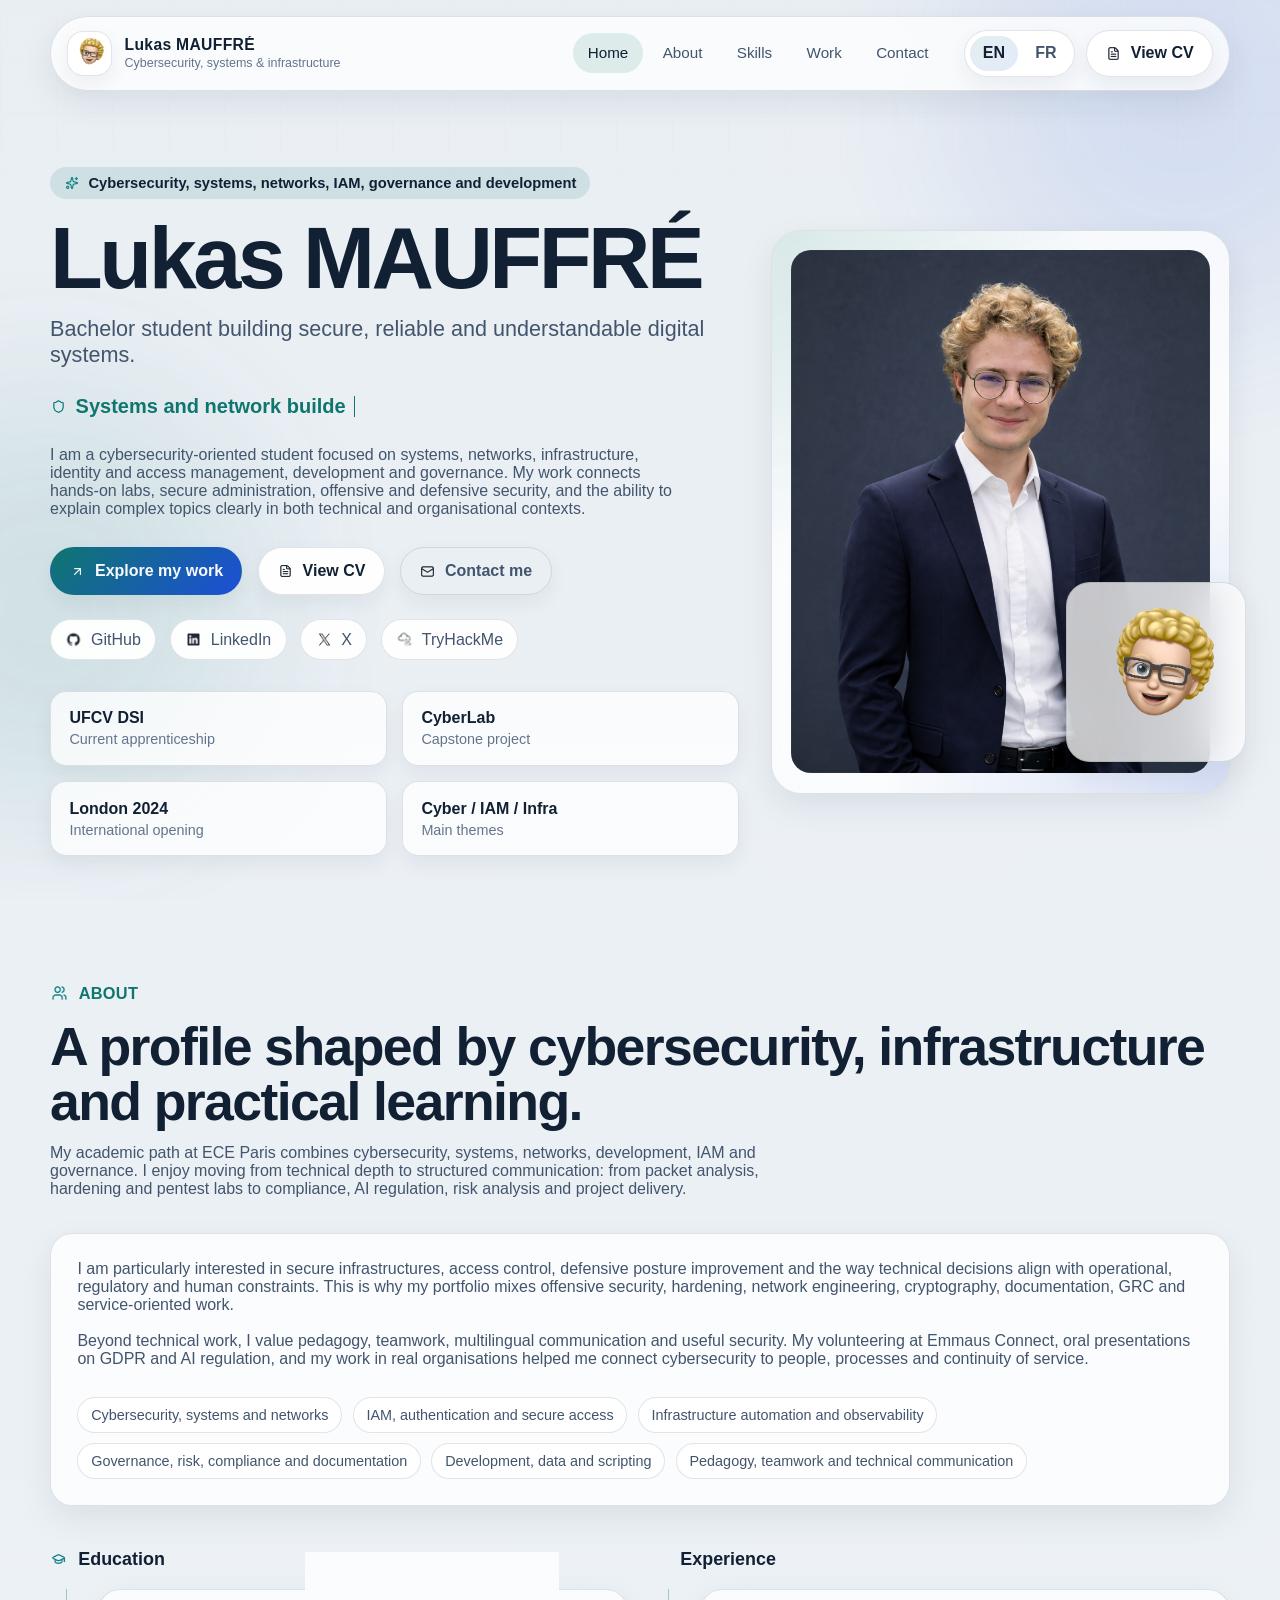
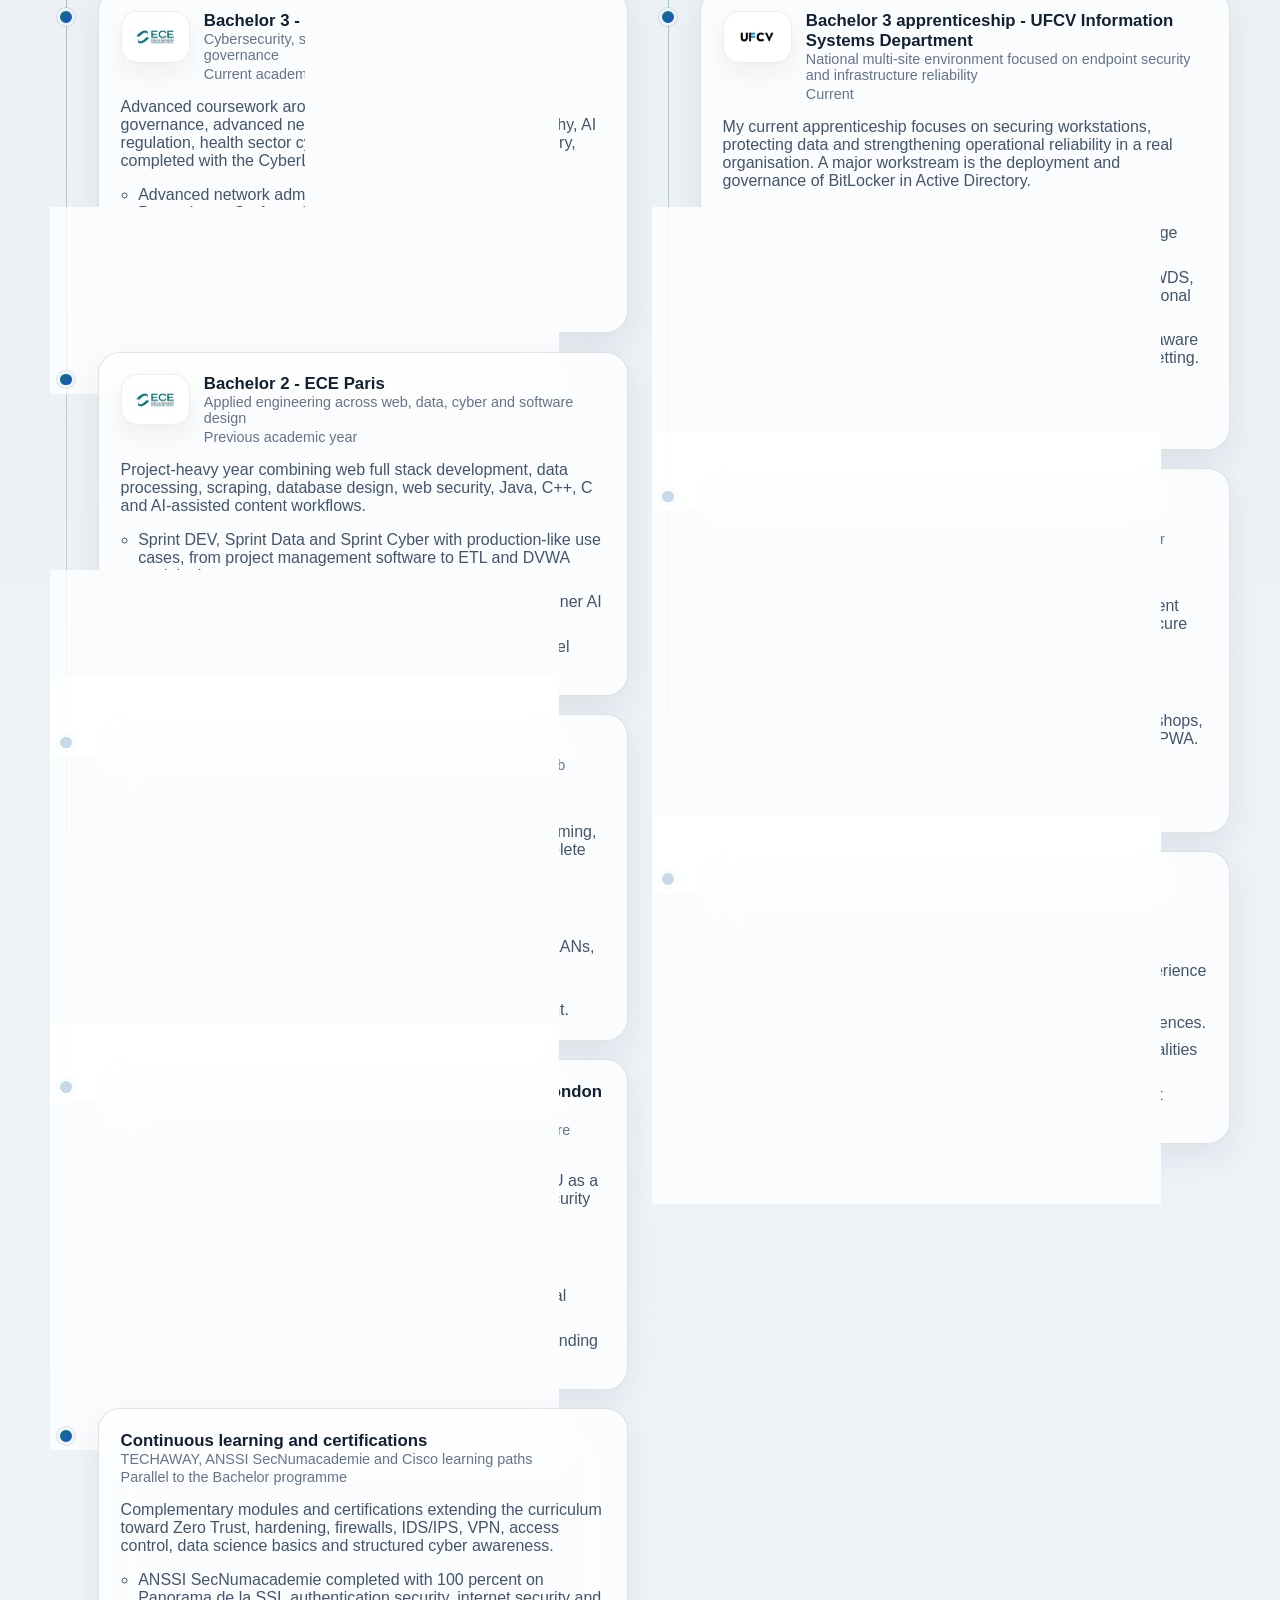
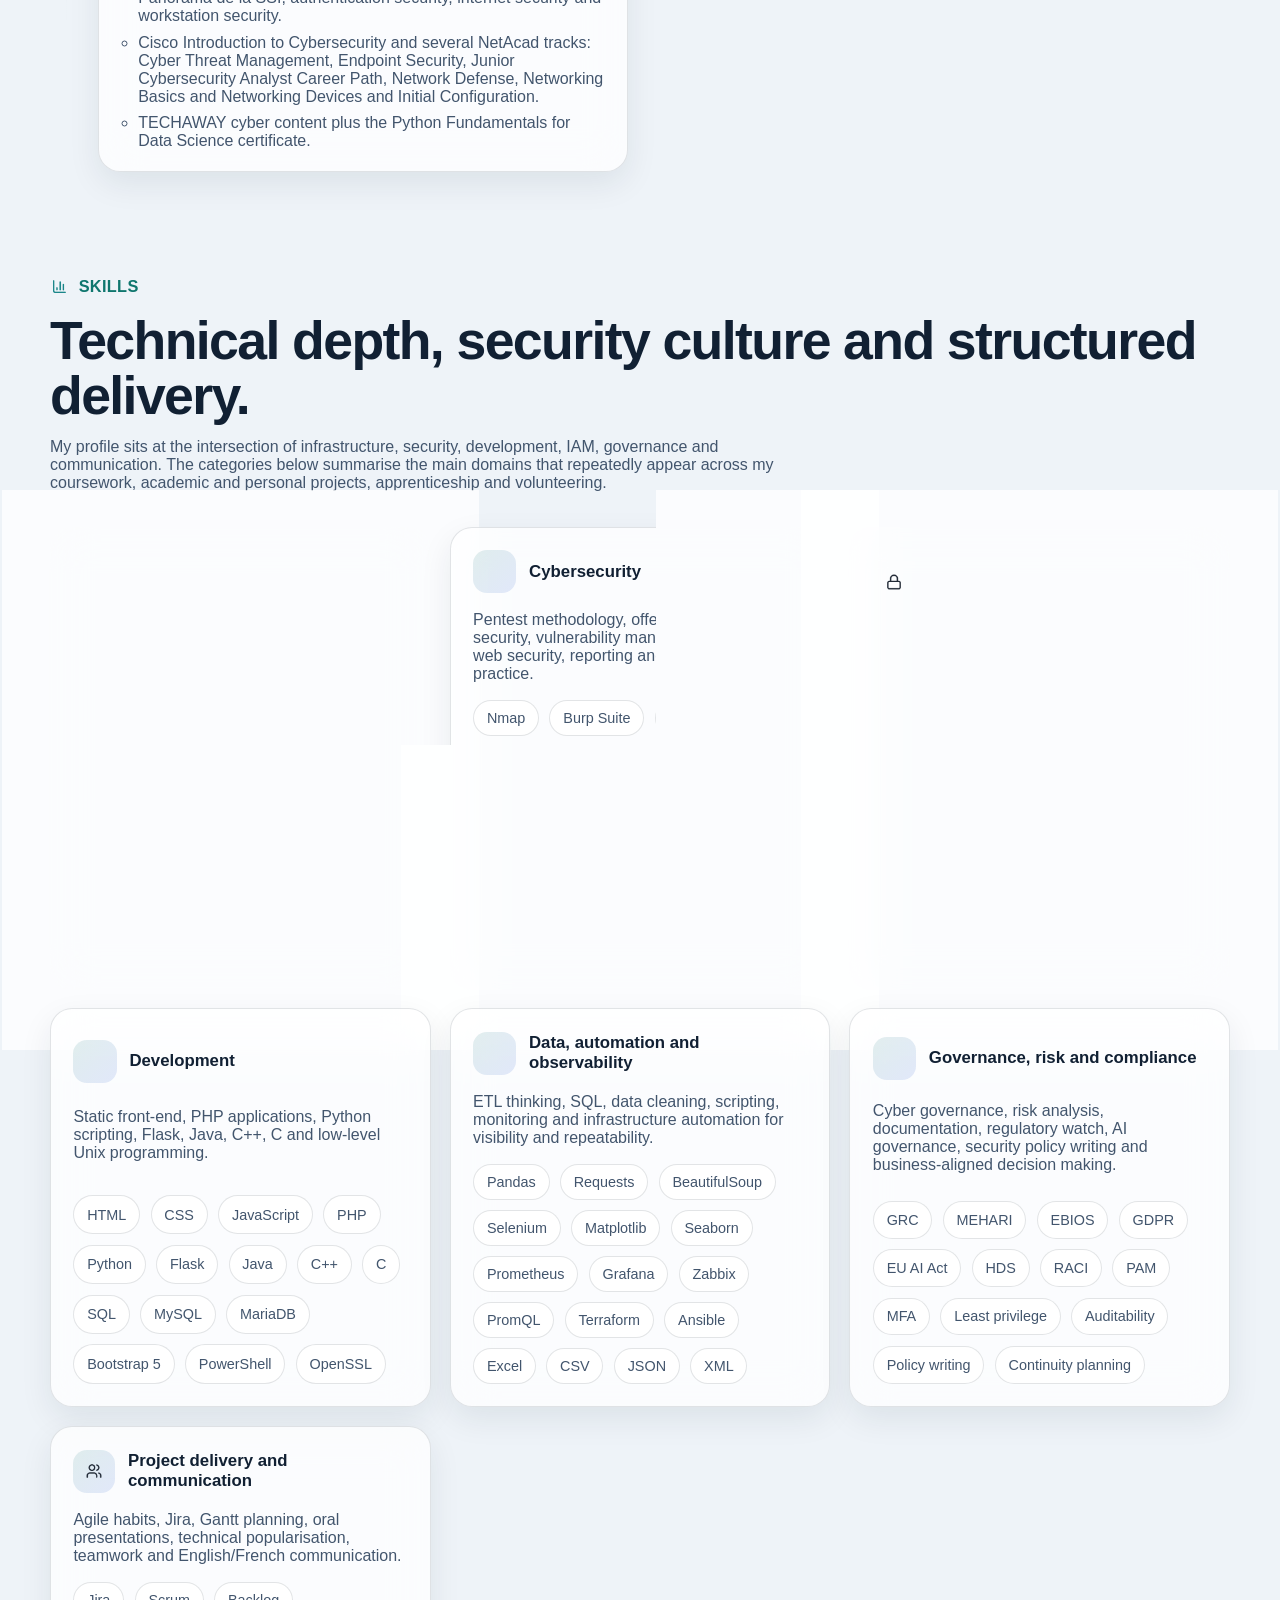
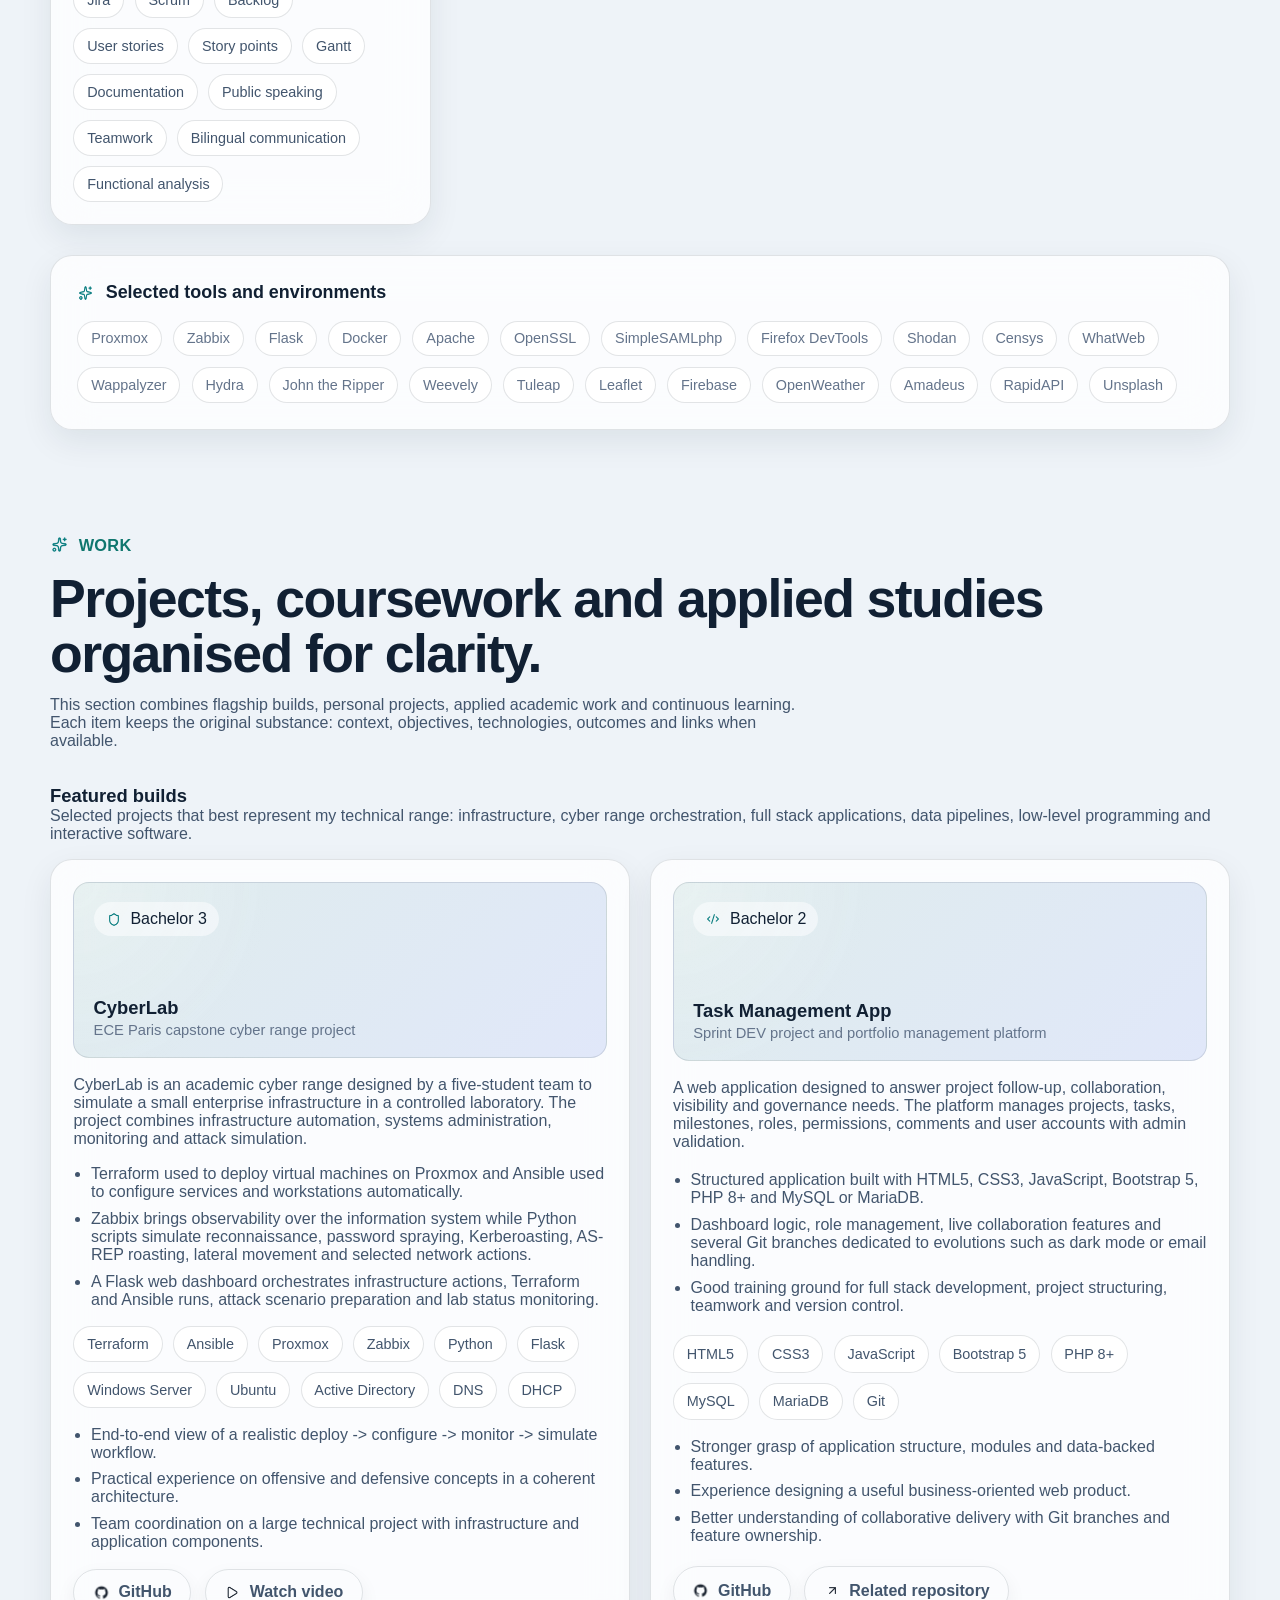
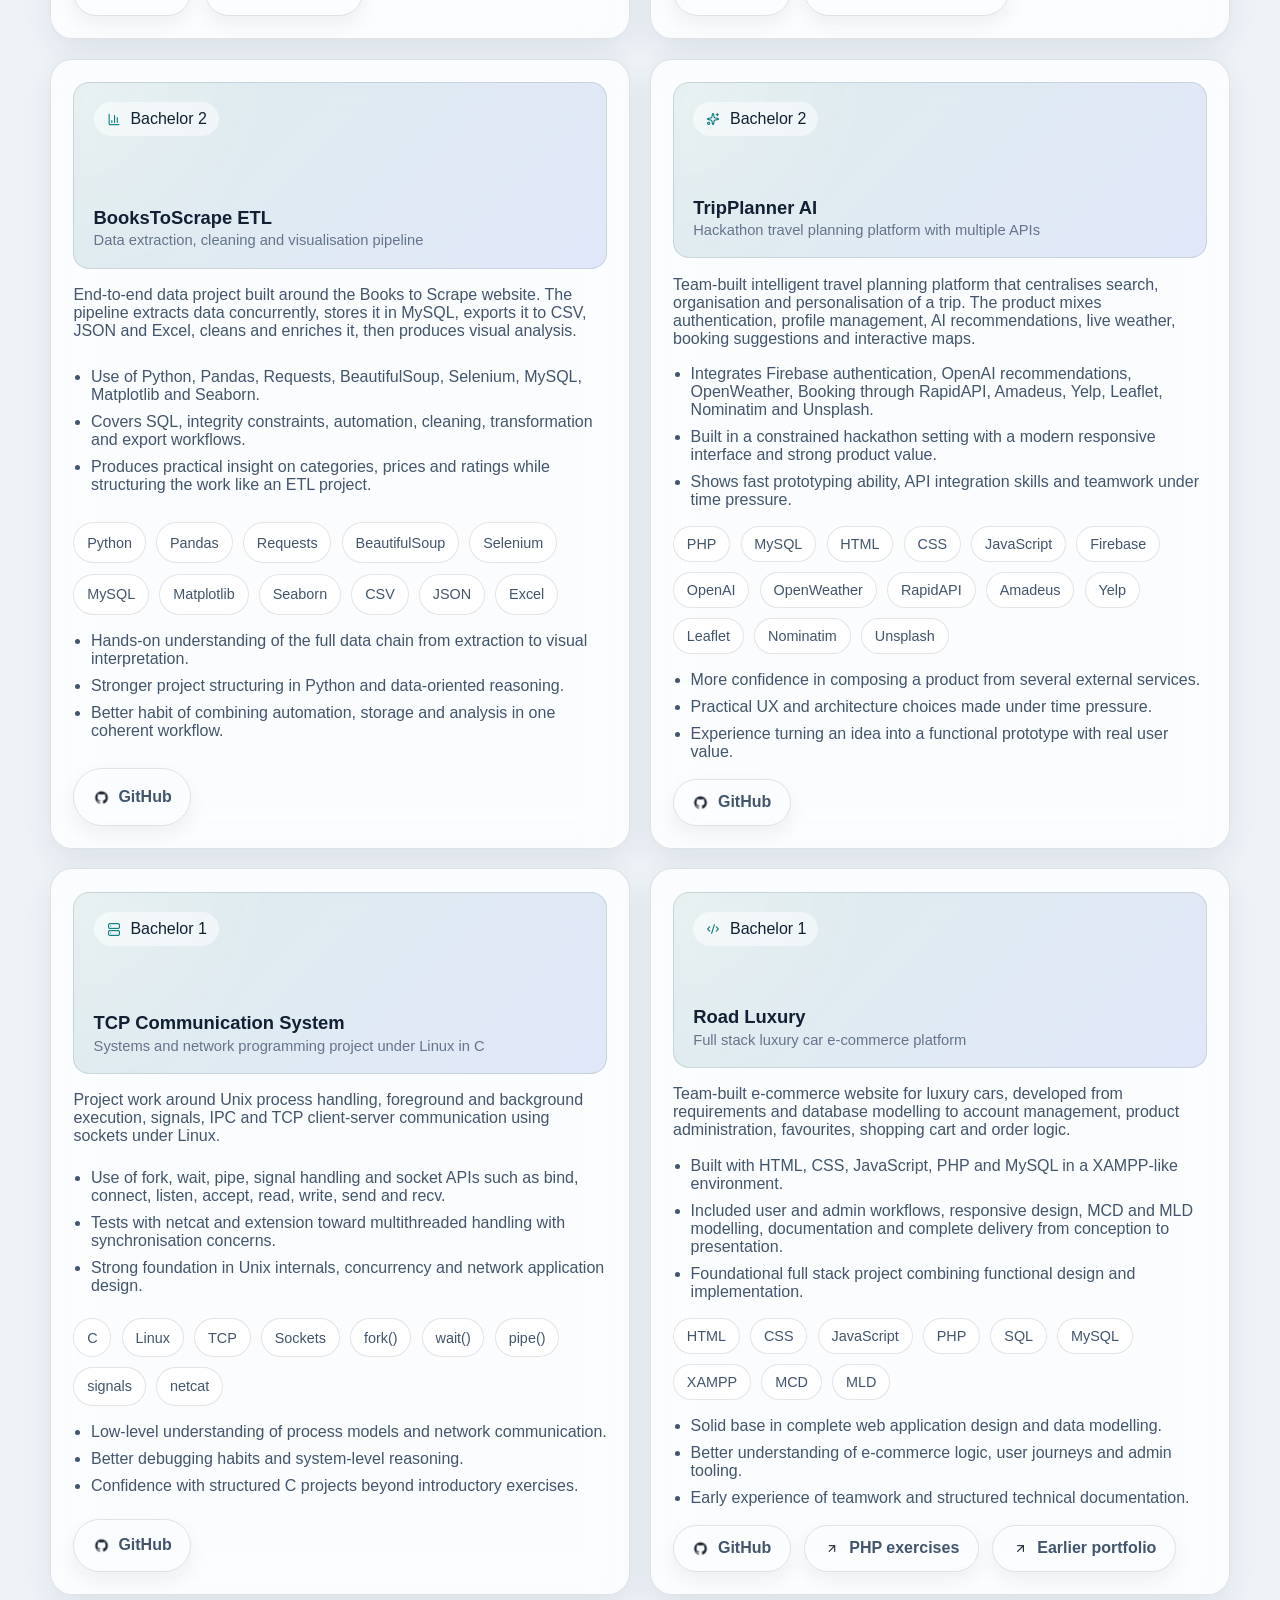
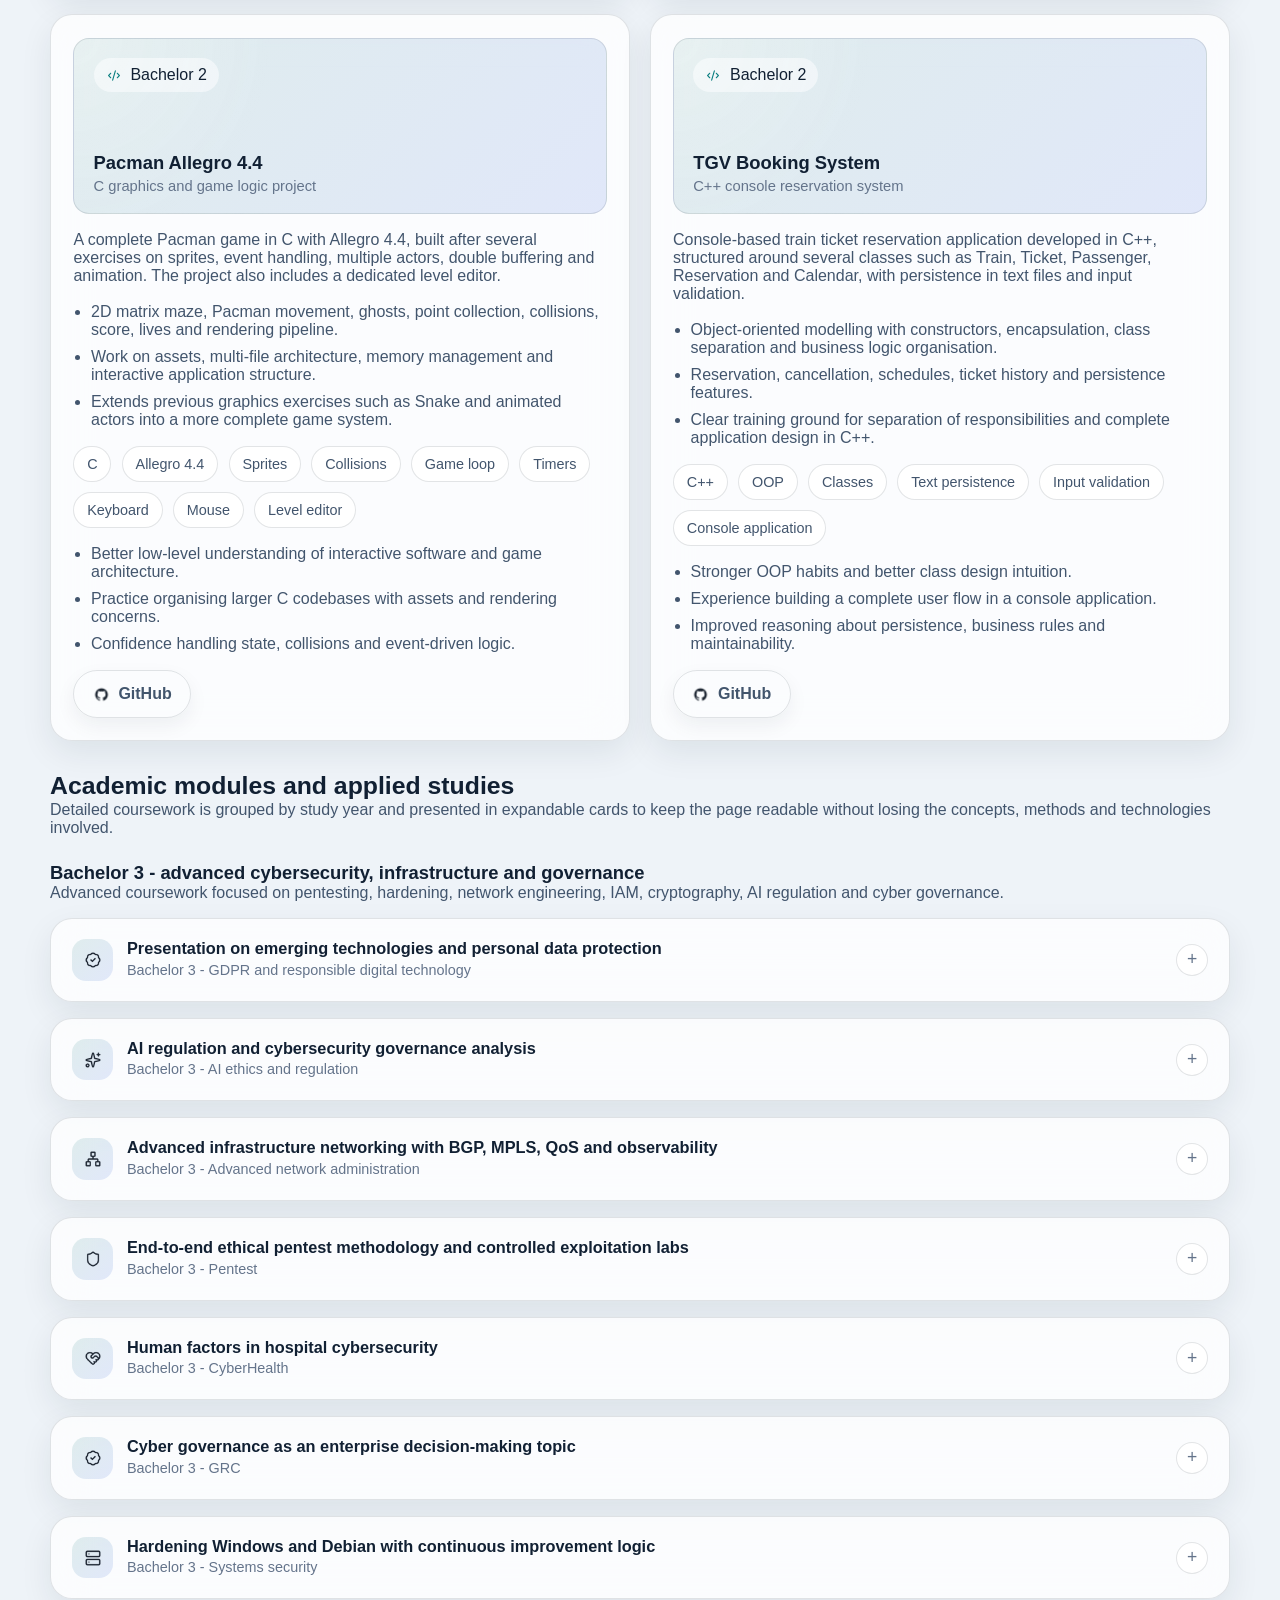
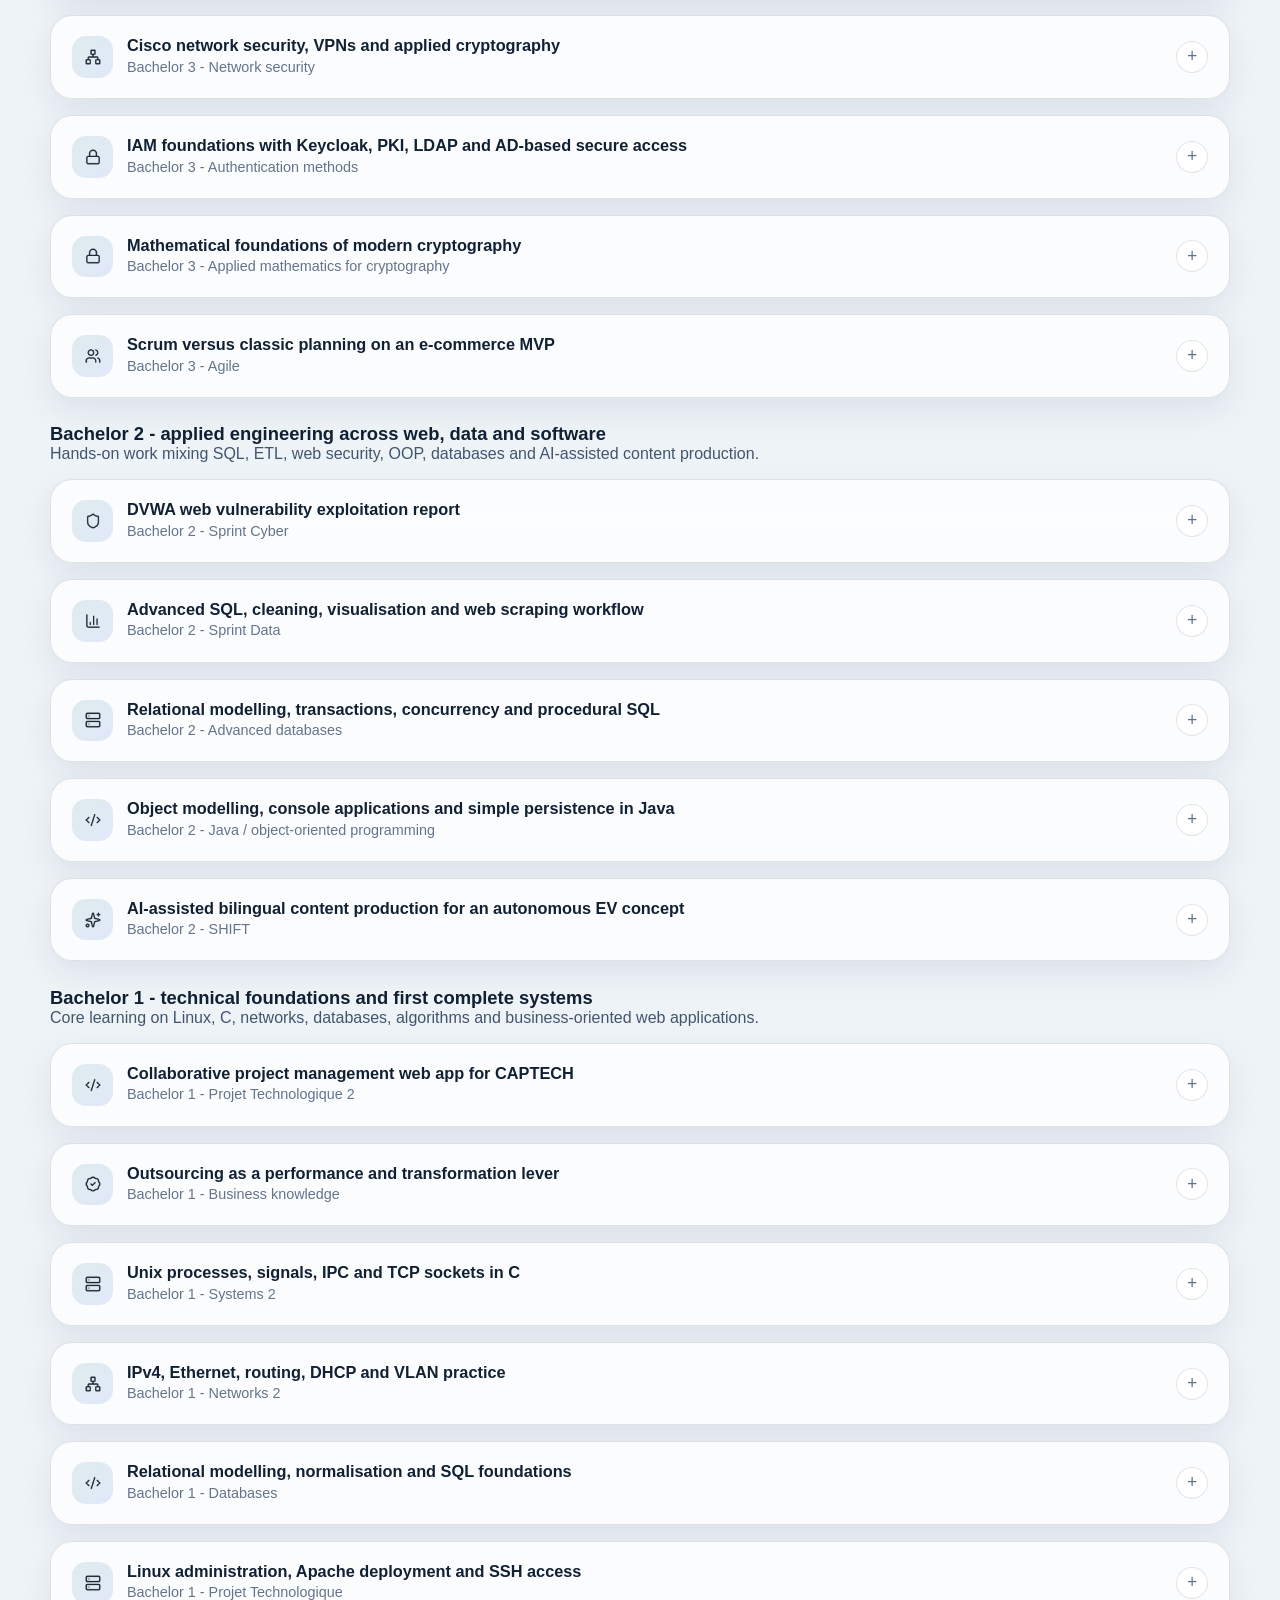
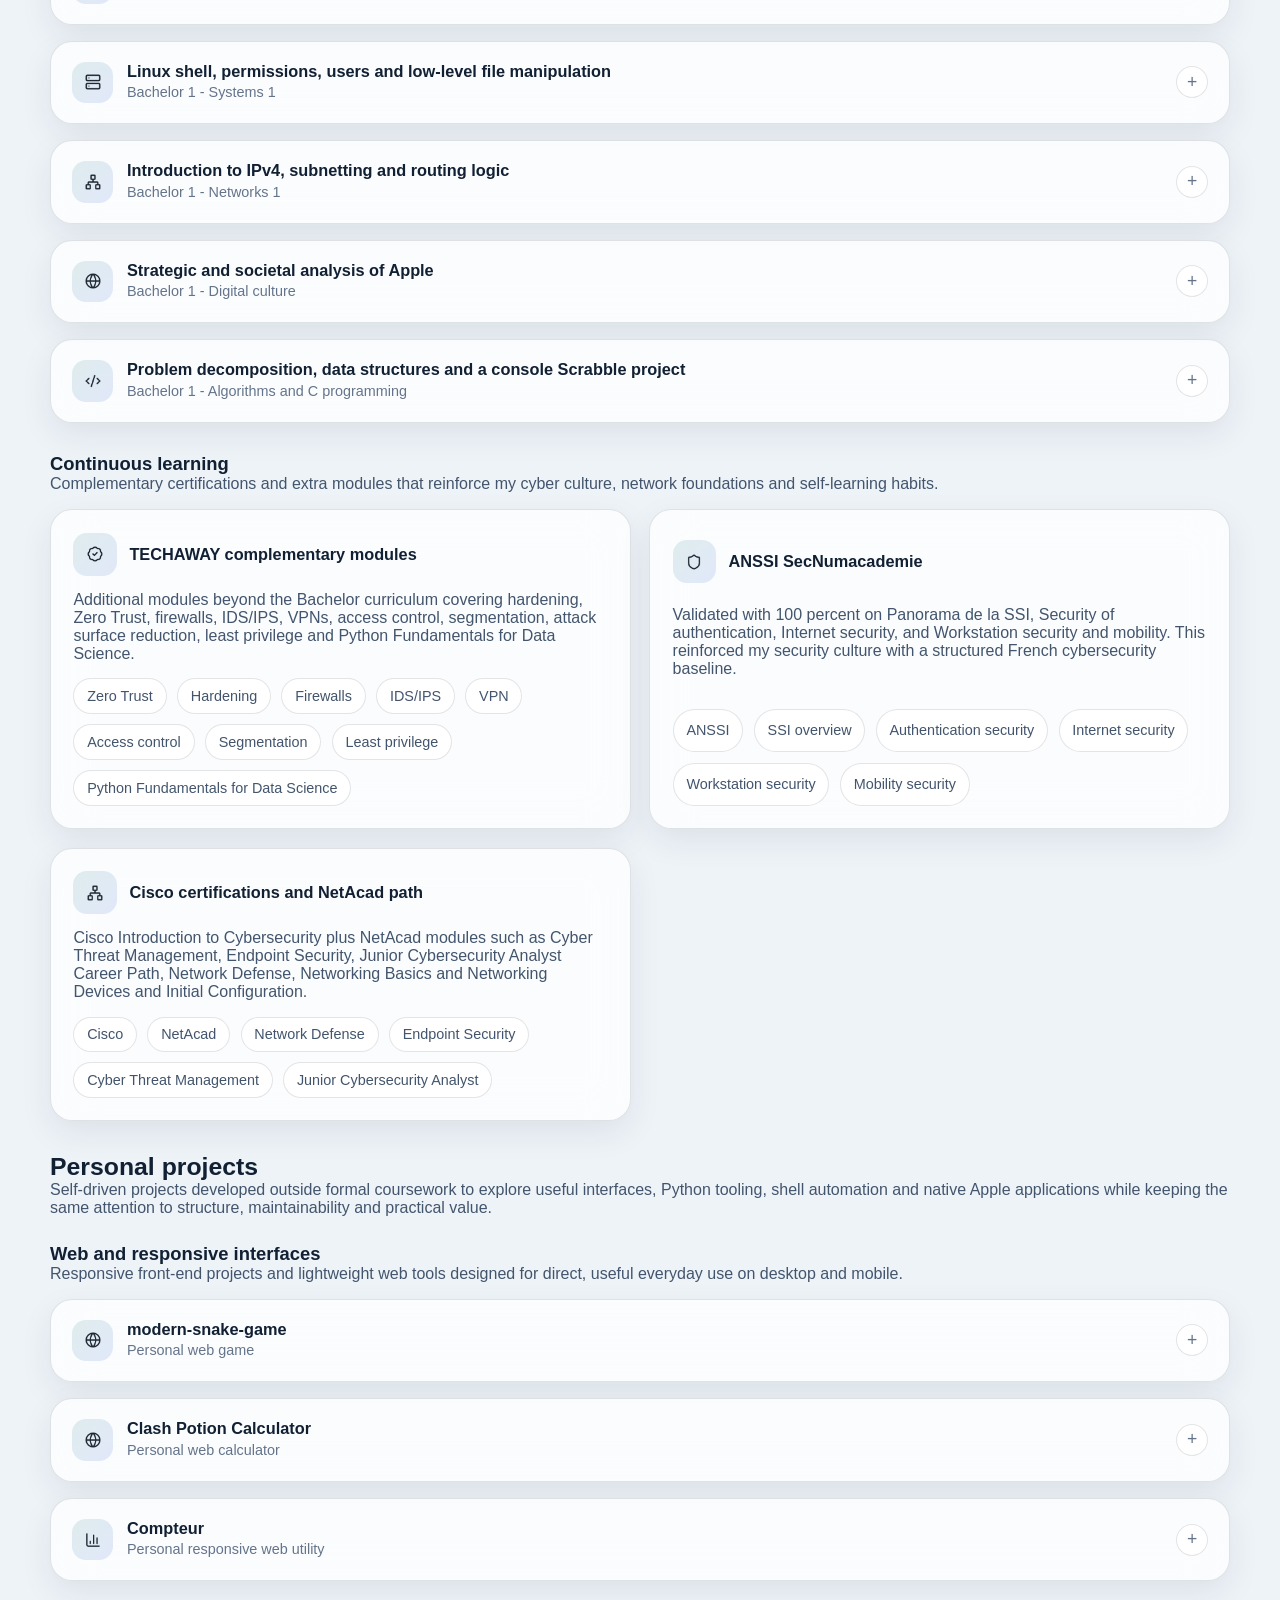
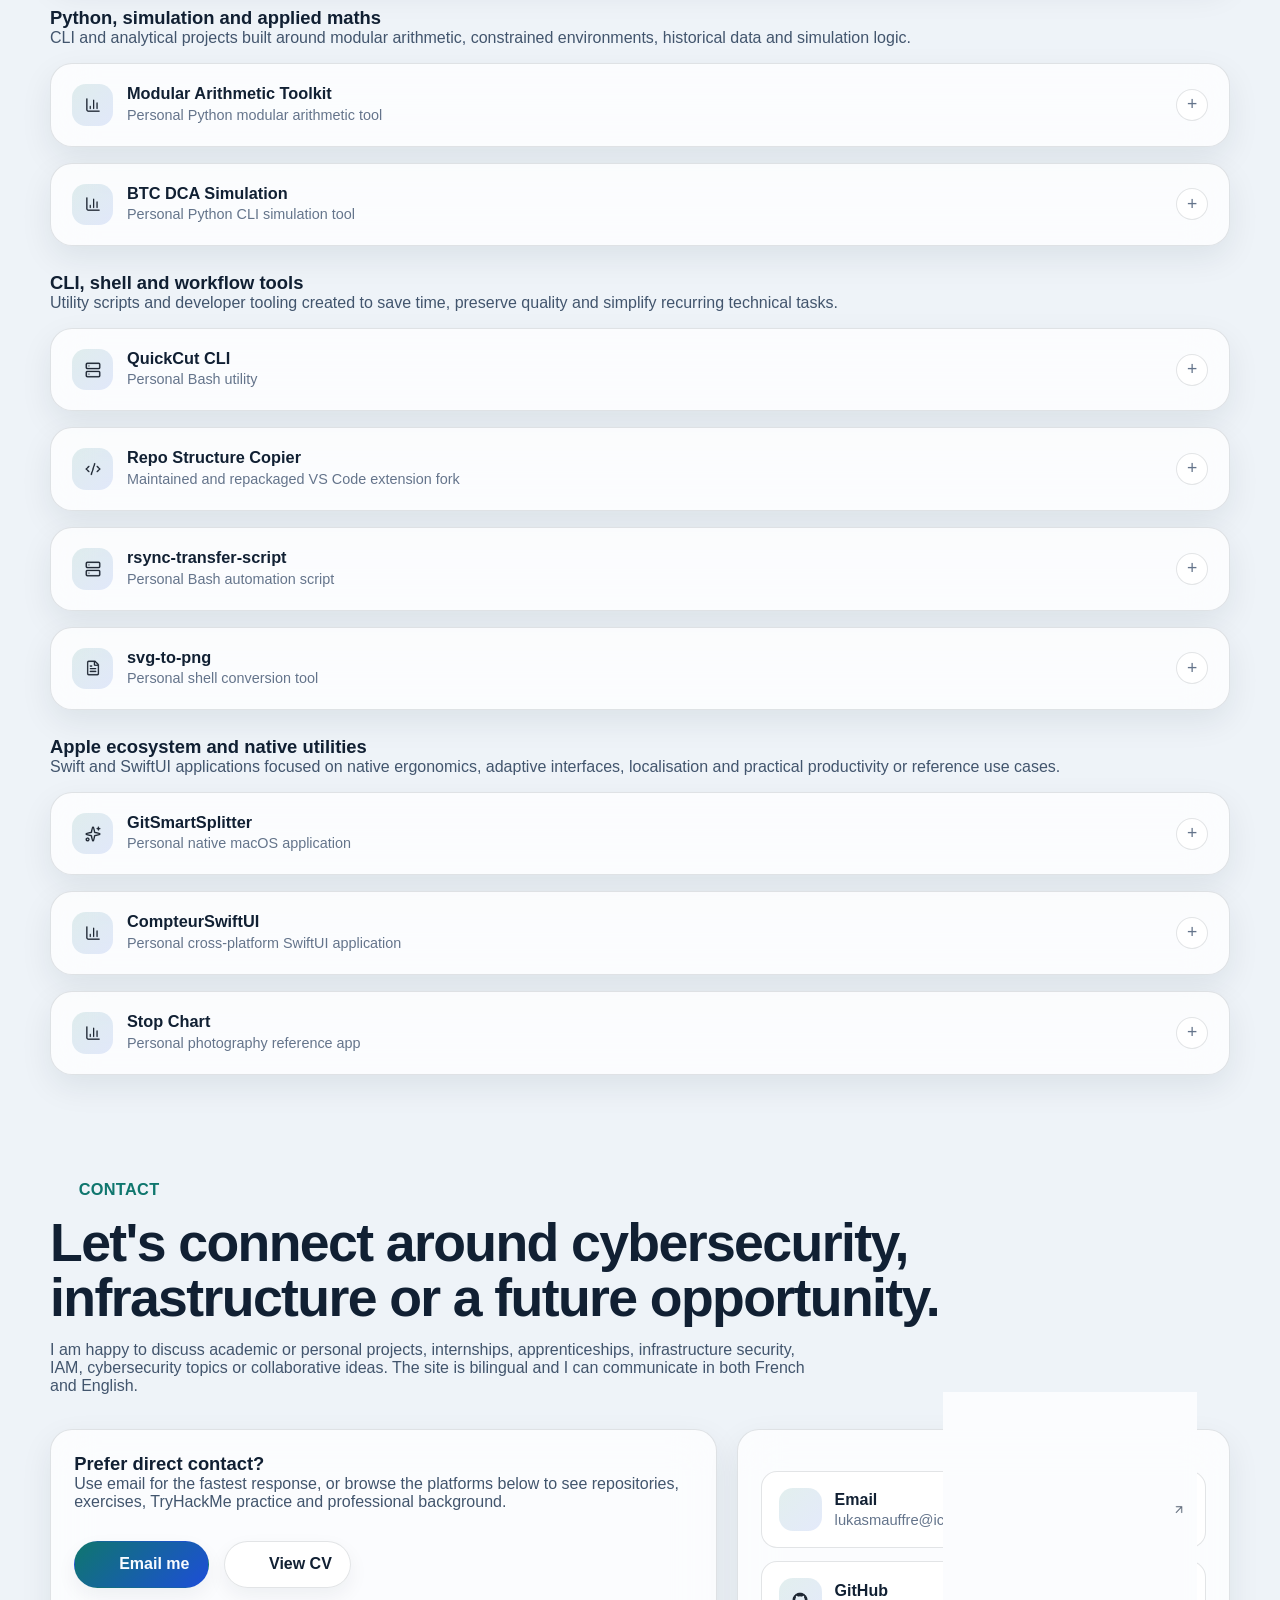
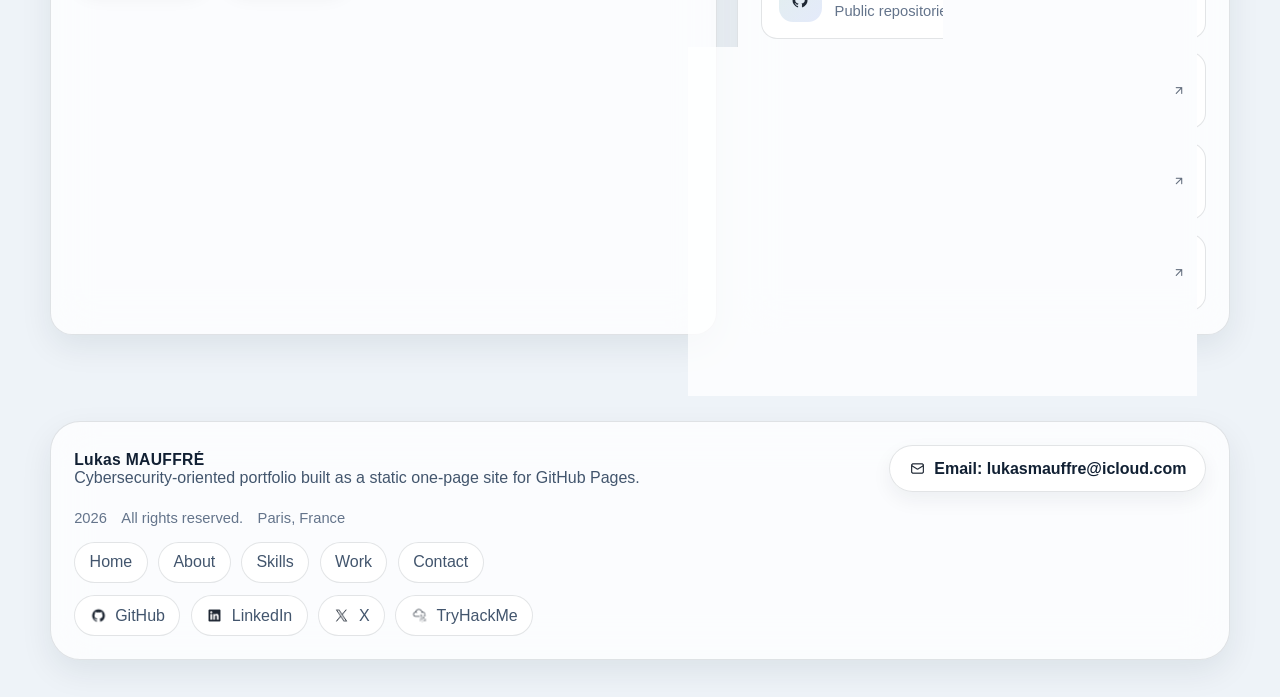
==== commit 14e609e6: "Respect safe-area insets and viewport-fit Add CSS safe-area variables and update layout calculations" ====
--- a/index.html
+++ b/index.html
@@ -2,7 +2,7 @@
 <html lang="en">
   <head>
     <meta charset="UTF-8" />
-    <meta name="viewport" content="width=device-width, initial-scale=1.0" />
+    <meta name="viewport" content="width=device-width, initial-scale=1.0, viewport-fit=cover" />
     <title>Lukas Mauffre | Cybersecurity, Systems & Infrastructure Portfolio</title>
     <meta
       name="description"
--- a/css/style.css
+++ b/css/style.css
@@ -1,5 +1,9 @@
 :root {
   color-scheme: light dark;
+  --safe-area-top: env(safe-area-inset-top, 0px);
+  --safe-area-right: env(safe-area-inset-right, 0px);
+  --safe-area-bottom: env(safe-area-inset-bottom, 0px);
+  --safe-area-left: env(safe-area-inset-left, 0px);
   --font-sans: "Avenir Next", "Segoe UI", "Helvetica Neue", Helvetica, sans-serif;
   --font-mono: "SFMono-Regular", "JetBrains Mono", "Menlo", monospace;
   --bg: #eef3f8;
@@ -35,9 +39,19 @@
   --radius-lg: 22px;
   --radius-md: 16px;
   --radius-sm: 12px;
-  --container: min(1180px, calc(100vw - 2rem));
-  --header-offset: 6.5rem;
+  --container-gutter: 2rem;
+  --container: min(
+    1180px,
+    calc(100vw - var(--container-gutter) - var(--safe-area-left) - var(--safe-area-right))
+  );
+  --header-offset-base: 6.5rem;
+  --header-offset: calc(var(--header-offset-base) + var(--safe-area-top));
   --transition: 180ms ease;
+  --section-space: clamp(1.85rem, 4vw, 2.85rem);
+  --section-shell-top: clamp(1.45rem, 3vw, 2.35rem);
+  --section-shell-bottom: clamp(0.9rem, 2vw, 1.35rem);
+  --section-heading-gap: clamp(0.75rem, 1.4vw, 1rem);
+  --section-heading-space: clamp(1.5rem, 3vw, 2.15rem);
 }
 
 @media (prefers-color-scheme: dark) {
@@ -162,8 +176,8 @@
 
 .skip-link {
   position: absolute;
-  left: 1rem;
-  top: -3rem;
+  left: calc(1rem + var(--safe-area-left));
+  top: calc(-3rem - var(--safe-area-top));
   z-index: 1001;
   padding: 0.75rem 1rem;
   border-radius: var(--radius-sm);
@@ -173,7 +187,7 @@
 }
 
 .skip-link:focus {
-  top: 1rem;
+  top: calc(1rem + var(--safe-area-top));
 }
 
 .container {
@@ -193,7 +207,7 @@
   position: fixed;
   inset: 0 0 auto 0;
   z-index: 1000;
-  padding: 1rem 0;
+  padding: calc(1rem + var(--safe-area-top)) 0 0;
 }
 
 .site-header .nav-shell {
@@ -475,15 +489,59 @@
 }
 
 .mobile-menu-toggle [data-menu-toggle-icon] {
-  width: 100%;
-  height: 100%;
-  display: grid;
-  place-items: center;
+  position: relative;
+  width: 1.08rem;
+  height: 0.9rem;
+  display: block;
+  flex: 0 0 auto;
   line-height: 0;
-}
-
-.mobile-menu-toggle [data-menu-toggle-icon] .icon-image {
-  margin: 0;
+  pointer-events: none;
+}
+
+.mobile-menu-toggle .menu-toggle-line {
+  position: absolute;
+  top: calc(50% - 1px);
+  left: 50%;
+  width: 1.08rem;
+  height: 2px;
+  border-radius: 999px;
+  background: currentColor;
+  transform-origin: center;
+  will-change: transform, opacity;
+  transition:
+    transform 260ms cubic-bezier(0.65, 0, 0.35, 1),
+    opacity 180ms ease;
+}
+
+.mobile-menu-toggle .menu-toggle-line:nth-child(1) {
+  transform: translate(-50%, -0.34rem);
+}
+
+.mobile-menu-toggle .menu-toggle-line:nth-child(2) {
+  transform: translate(-50%, 0);
+}
+
+.mobile-menu-toggle .menu-toggle-line:nth-child(3) {
+  transform: translate(-50%, 0.34rem);
+}
+
+.mobile-menu-toggle[aria-expanded="true"] .menu-toggle-line:nth-child(1) {
+  transform: translate(-50%, 0) rotate(45deg);
+}
+
+.mobile-menu-toggle[aria-expanded="true"] .menu-toggle-line:nth-child(2) {
+  opacity: 0;
+  transform: translate(-50%, 0) scaleX(0.55);
+}
+
+.mobile-menu-toggle[aria-expanded="true"] .menu-toggle-line:nth-child(3) {
+  transform: translate(-50%, 0) rotate(-45deg);
+}
+
+@media (prefers-reduced-motion: reduce) {
+  .mobile-menu-toggle .menu-toggle-line {
+    transition: none;
+  }
 }
 
 .mobile-menu-toggle,
@@ -493,14 +551,18 @@
 
 .mobile-menu {
   position: fixed;
-  inset: calc(var(--header-offset) + 0.2rem) 1rem auto 1rem;
+  inset:
+    calc(var(--header-offset) + 0.2rem)
+    calc(1rem + var(--safe-area-right))
+    auto
+    calc(1rem + var(--safe-area-left));
   border-radius: var(--radius-lg);
   padding: 1rem;
   background: var(--surface);
   border: 1px solid var(--border);
   box-shadow: var(--shadow-lg);
   z-index: 1001;
-  max-height: calc(100svh - var(--header-offset) - 1rem);
+  max-height: calc(100svh - var(--header-offset) - 1rem - var(--safe-area-bottom));
   overflow-y: auto;
   overscroll-behavior: contain;
   backdrop-filter: blur(24px);
@@ -508,18 +570,20 @@
   opacity: 0;
   visibility: hidden;
   pointer-events: none;
-  transform: translateY(-0.5rem);
+  transform-origin: top center;
+  transform: translate3d(0, -0.65rem, 0) scale(0.985);
+  will-change: opacity, transform;
   transition:
-    opacity var(--transition),
-    transform var(--transition),
-    visibility 0s linear var(--transition);
+    opacity 220ms ease,
+    transform 260ms cubic-bezier(0.65, 0, 0.35, 1),
+    visibility 0s linear 260ms;
 }
 
 .mobile-menu.is-open {
   opacity: 1;
   visibility: visible;
   pointer-events: auto;
-  transform: translateY(0);
+  transform: translate3d(0, 0, 0) scale(1);
   transition-delay: 0s;
 }
 
@@ -563,7 +627,7 @@
 
 .section {
   scroll-margin-top: calc(var(--header-offset) + 1rem);
-  padding: 2rem 0 0;
+  padding: var(--section-space) 0 0;
 }
 
 .hero-section {
@@ -645,17 +709,17 @@
 
 .hero-actions,
 .contact-actions {
-  margin-top: 1.7rem;
+  margin-top: 1.85rem;
+  display: flex;
+  flex-wrap: wrap;
+  gap: 0.95rem;
+}
+
+.hero-socials {
+  margin-top: 1.55rem;
   display: flex;
   flex-wrap: wrap;
   gap: 0.85rem;
-}
-
-.hero-socials {
-  margin-top: 1.7rem;
-  display: flex;
-  flex-wrap: wrap;
-  gap: 0.75rem;
 }
 
 .social-chip {
@@ -670,14 +734,14 @@
 }
 
 .hero-stats {
-  margin-top: 1.75rem;
+  margin-top: 1.9rem;
   display: grid;
   grid-template-columns: repeat(2, minmax(0, 1fr));
-  gap: 0.85rem;
+  gap: 0.95rem;
 }
 
 .stat-card {
-  padding: 1rem 1.05rem;
+  padding: 1.1rem 1.15rem;
   border-radius: var(--radius-md);
   background: var(--surface);
   border: 1px solid var(--border);
@@ -769,13 +833,13 @@
 .section-shell {
   width: var(--container);
   margin: 0 auto;
-  padding: 2rem 0 1rem;
+  padding: var(--section-shell-top) 0 var(--section-shell-bottom);
 }
 
 .section-heading {
   display: grid;
-  gap: 0.8rem;
-  margin-bottom: 1.7rem;
+  gap: var(--section-heading-gap);
+  margin-bottom: var(--section-heading-space);
 }
 
 .section-kicker {
@@ -802,6 +866,7 @@
 }
 
 .section-intro {
+  margin: 0;
   max-width: 48rem;
   color: var(--text-secondary);
   font-size: 1rem;
@@ -810,11 +875,11 @@
 .about-grid {
   display: grid;
   grid-template-columns: minmax(0, 1fr);
-  gap: 1.2rem;
+  gap: clamp(1.25rem, 2.3vw, 1.5rem);
 }
 
 .about-card {
-  padding: 1.5rem;
+  padding: clamp(1.35rem, 2.4vw, 1.65rem);
   border-radius: var(--radius-lg);
 }
 
@@ -824,11 +889,11 @@
 }
 
 .about-card p + p {
-  margin-top: 1rem;
+  margin-top: 1.1rem;
 }
 
 .about-grid .about-card .pill-list {
-  margin-top: 1.65rem;
+  margin-top: 1.85rem;
 }
 
 .pill-list,
@@ -866,14 +931,14 @@
   display: grid;
   grid-template-columns: repeat(2, minmax(0, 1fr));
   align-items: start;
-  gap: 1.2rem;
-  margin-top: 1rem;
+  gap: clamp(1.25rem, 2.3vw, 1.5rem);
+  margin-top: 1.15rem;
 }
 
 .timeline-column {
   display: grid;
   align-content: start;
-  gap: 0.9rem;
+  gap: 1rem;
 }
 
 .timeline-title {
@@ -892,7 +957,7 @@
 .timeline-list {
   position: relative;
   display: grid;
-  gap: 1rem;
+  gap: 1.15rem;
   margin: 0;
   padding: 0;
   list-style: none;
@@ -931,7 +996,7 @@
 }
 
 .timeline-card {
-  padding: 1.2rem 1.2rem 1.15rem;
+  padding: 1.35rem 1.35rem 1.3rem;
   border-radius: var(--radius-lg);
 }
 
@@ -987,35 +1052,36 @@
 }
 
 .timeline-summary {
-  margin: 0.85rem 0 0;
+  margin: 1rem 0 0;
 }
 
 .timeline-listing {
-  margin: 0.9rem 0 0;
+  margin: 1rem 0 0;
   padding-left: 1.1rem;
   color: var(--text-secondary);
 }
 
 .timeline-listing li + li,
-.detail-list li + li {
-  margin-top: 0.45rem;
+.detail-list li + li,
+.project-list li + li {
+  margin-top: 0.55rem;
 }
 
 .skills-grid {
   display: grid;
   grid-template-columns: repeat(3, minmax(0, 1fr));
-  gap: 1rem;
+  gap: clamp(1rem, 2vw, 1.2rem);
 }
 
 .skills-grid + .about-card {
-  margin-top: 1.65rem;
+  margin-top: 1.85rem;
 }
 
 .skill-card {
-  padding: 1.3rem;
+  padding: 1.4rem;
   border-radius: var(--radius-lg);
   display: grid;
-  gap: 1rem;
+  gap: 1.1rem;
 }
 
 .skill-card-header {
@@ -1051,10 +1117,10 @@
 }
 
 .tool-cloud {
-  margin-top: 1rem;
+  margin-top: 1.1rem;
   display: flex;
   flex-wrap: wrap;
-  gap: 0.65rem;
+  gap: 0.7rem;
 }
 
 .tool-chip {
@@ -1068,25 +1134,25 @@
 
 .project-stack {
   display: grid;
-  gap: 1.2rem;
+  gap: 1.45rem;
 }
 
 .featured-grid {
   display: grid;
   grid-template-columns: repeat(2, minmax(0, 1fr));
-  gap: 1rem;
+  gap: clamp(1rem, 2vw, 1.2rem);
 }
 
 .project-card {
   position: relative;
-  padding: 1.3rem;
+  padding: 1.4rem;
   border-radius: var(--radius-lg);
   display: grid;
-  gap: 1rem;
+  gap: 1.1rem;
 }
 
 .project-media {
-  padding: 1.1rem;
+  padding: 1.2rem;
   border-radius: var(--radius-md);
   min-height: 11rem;
   display: flex;
@@ -1147,7 +1213,7 @@
 .project-links {
   display: flex;
   flex-wrap: wrap;
-  gap: 0.75rem;
+  gap: 0.85rem;
 }
 
 .timeline-card .project-links {
@@ -1156,22 +1222,22 @@
 
 .course-group {
   display: grid;
-  gap: 0.9rem;
+  gap: 1rem;
 }
 
 .project-stack > .course-group + .course-group {
-  margin-top: 0.35rem;
+  margin-top: 0.45rem;
 }
 
 .project-stack > .course-group > .course-group {
-  margin-top: 0.5rem;
+  margin-top: 0.6rem;
 }
 
 .course-group-header {
   display: flex;
   flex-wrap: wrap;
   justify-content: space-between;
-  gap: 1rem;
+  gap: 1.1rem;
   align-items: baseline;
 }
 
@@ -1192,7 +1258,7 @@
 
 .accordion-grid {
   display: grid;
-  gap: 0.85rem;
+  gap: 1rem;
 }
 
 .course-card {
@@ -1206,7 +1272,7 @@
   gap: 1rem;
   justify-content: space-between;
   align-items: center;
-  padding: 1.15rem 1.2rem;
+  padding: 1.25rem 1.3rem;
   cursor: pointer;
 }
 
@@ -1270,19 +1336,19 @@
 }
 
 .course-body {
-  padding: 0 1.2rem 1.25rem;
-  display: grid;
-  gap: 1rem;
+  padding: 0 1.3rem 1.35rem;
+  display: grid;
+  gap: 1.05rem;
 }
 
 .detail-grid {
   display: grid;
   grid-template-columns: repeat(2, minmax(0, 1fr));
-  gap: 1rem;
+  gap: 1.05rem;
 }
 
 .detail-block {
-  padding: 1rem;
+  padding: 1.05rem;
   border-radius: var(--radius-md);
   background: var(--surface-muted);
   border: 1px solid var(--border);
@@ -1305,41 +1371,41 @@
 .cert-grid {
   display: grid;
   grid-template-columns: repeat(2, minmax(0, 1fr));
-  gap: 1rem;
+  gap: clamp(1rem, 2vw, 1.15rem);
 }
 
 .cert-card {
-  padding: 1.3rem;
+  padding: 1.4rem;
   border-radius: var(--radius-lg);
   display: grid;
+  gap: 0.95rem;
+}
+
+.cert-title {
+  margin: 0;
+  font-size: 1.02rem;
+}
+
+.contact-grid {
+  display: grid;
+  grid-template-columns: 1.15fr 0.85fr;
+  gap: clamp(1rem, 2vw, 1.2rem);
+}
+
+.contact-card {
+  padding: 1.45rem;
+  border-radius: var(--radius-lg);
+}
+
+.contact-copy {
+  margin: 0;
+  color: var(--text-secondary);
+}
+
+.contact-links {
+  margin-top: 1.1rem;
+  display: grid;
   gap: 0.85rem;
-}
-
-.cert-title {
-  margin: 0;
-  font-size: 1.02rem;
-}
-
-.contact-grid {
-  display: grid;
-  grid-template-columns: 1.15fr 0.85fr;
-  gap: 1rem;
-}
-
-.contact-card {
-  padding: 1.35rem;
-  border-radius: var(--radius-lg);
-}
-
-.contact-copy {
-  margin: 0;
-  color: var(--text-secondary);
-}
-
-.contact-links {
-  margin-top: 1rem;
-  display: grid;
-  gap: 0.75rem;
 }
 
 .contact-link {
@@ -1347,7 +1413,7 @@
   align-items: center;
   justify-content: space-between;
   gap: 1rem;
-  padding: 0.95rem 1rem;
+  padding: 1rem 1.05rem;
   border-radius: var(--radius-md);
   background: var(--surface-strong);
   border: 1px solid var(--border);
@@ -1377,20 +1443,20 @@
 }
 
 .site-footer {
-  padding: 3rem 0 2rem;
+  padding: clamp(3.25rem, 5vw, 4rem) 0 calc(2.3rem + var(--safe-area-bottom));
 }
 
 .footer-shell {
   width: var(--container);
   margin: 0 auto;
-  padding: 1.3rem;
+  padding: 1.45rem;
   border-radius: var(--radius-xl);
 }
 
 .footer-top {
   display: flex;
   justify-content: space-between;
-  gap: 1rem;
+  gap: 1.2rem;
   align-items: center;
 }
 
@@ -1399,10 +1465,10 @@
 }
 
 .footer-meta {
-  margin-top: 1rem;
+  margin-top: 1.1rem;
   display: flex;
   flex-wrap: wrap;
-  gap: 0.8rem;
+  gap: 0.9rem;
   color: var(--text-muted);
   font-size: 0.92rem;
 }
@@ -1463,6 +1529,19 @@
 
   .hero-visual {
     order: -1;
+    width: min(100%, 32rem);
+    margin-inline: auto;
+  }
+
+  .portrait-card {
+    padding: 1rem;
+  }
+
+  .animoji-badge {
+    width: min(8.75rem, 30%);
+    padding: 0.7rem;
+    right: 0.25rem;
+    bottom: 1.1rem;
   }
 
   .floating-note {
@@ -1496,16 +1575,35 @@
   .hero-title {
     font-size: clamp(2.5rem, 12vw, 4rem);
   }
+
+  .hero-visual {
+    width: min(100%, 27rem);
+  }
+
+  .portrait-card {
+    padding: 0.95rem;
+  }
+
+  .animoji-badge {
+    width: min(7.5rem, 30%);
+    padding: 0.65rem;
+    right: 0.35rem;
+    bottom: 0.8rem;
+  }
 }
 
 @media (max-width: 640px) {
   :root {
-    --container: min(100vw - 1.2rem, 100vw - 1.2rem);
-    --header-offset: 5.8rem;
+    --container-gutter: 1.2rem;
+    --header-offset-base: 5.8rem;
+  }
+
+  .hero-grid {
+    gap: 1.5rem;
   }
 
   .site-header {
-    padding: 0.7rem 0;
+    padding: calc(0.7rem + var(--safe-area-top)) 0 0;
   }
 
   .site-header .nav-shell {
@@ -1522,6 +1620,15 @@
 
   .hero-section {
     padding-top: calc(var(--header-offset) + 0.8rem);
+  }
+
+  .hero-visual {
+    width: min(100%, 19.5rem);
+    margin-inline: auto;
+  }
+
+  .portrait-card {
+    padding: 0.85rem;
   }
 
   .hero-actions,
@@ -1570,9 +1677,10 @@
   }
 
   .animoji-badge {
-    width: 7.5rem;
-    right: 0.6rem;
-    bottom: 0.6rem;
+    width: min(6.5rem, 31%);
+    padding: 0.55rem;
+    right: 0.5rem;
+    bottom: 0.5rem;
   }
 
   .floating-note {
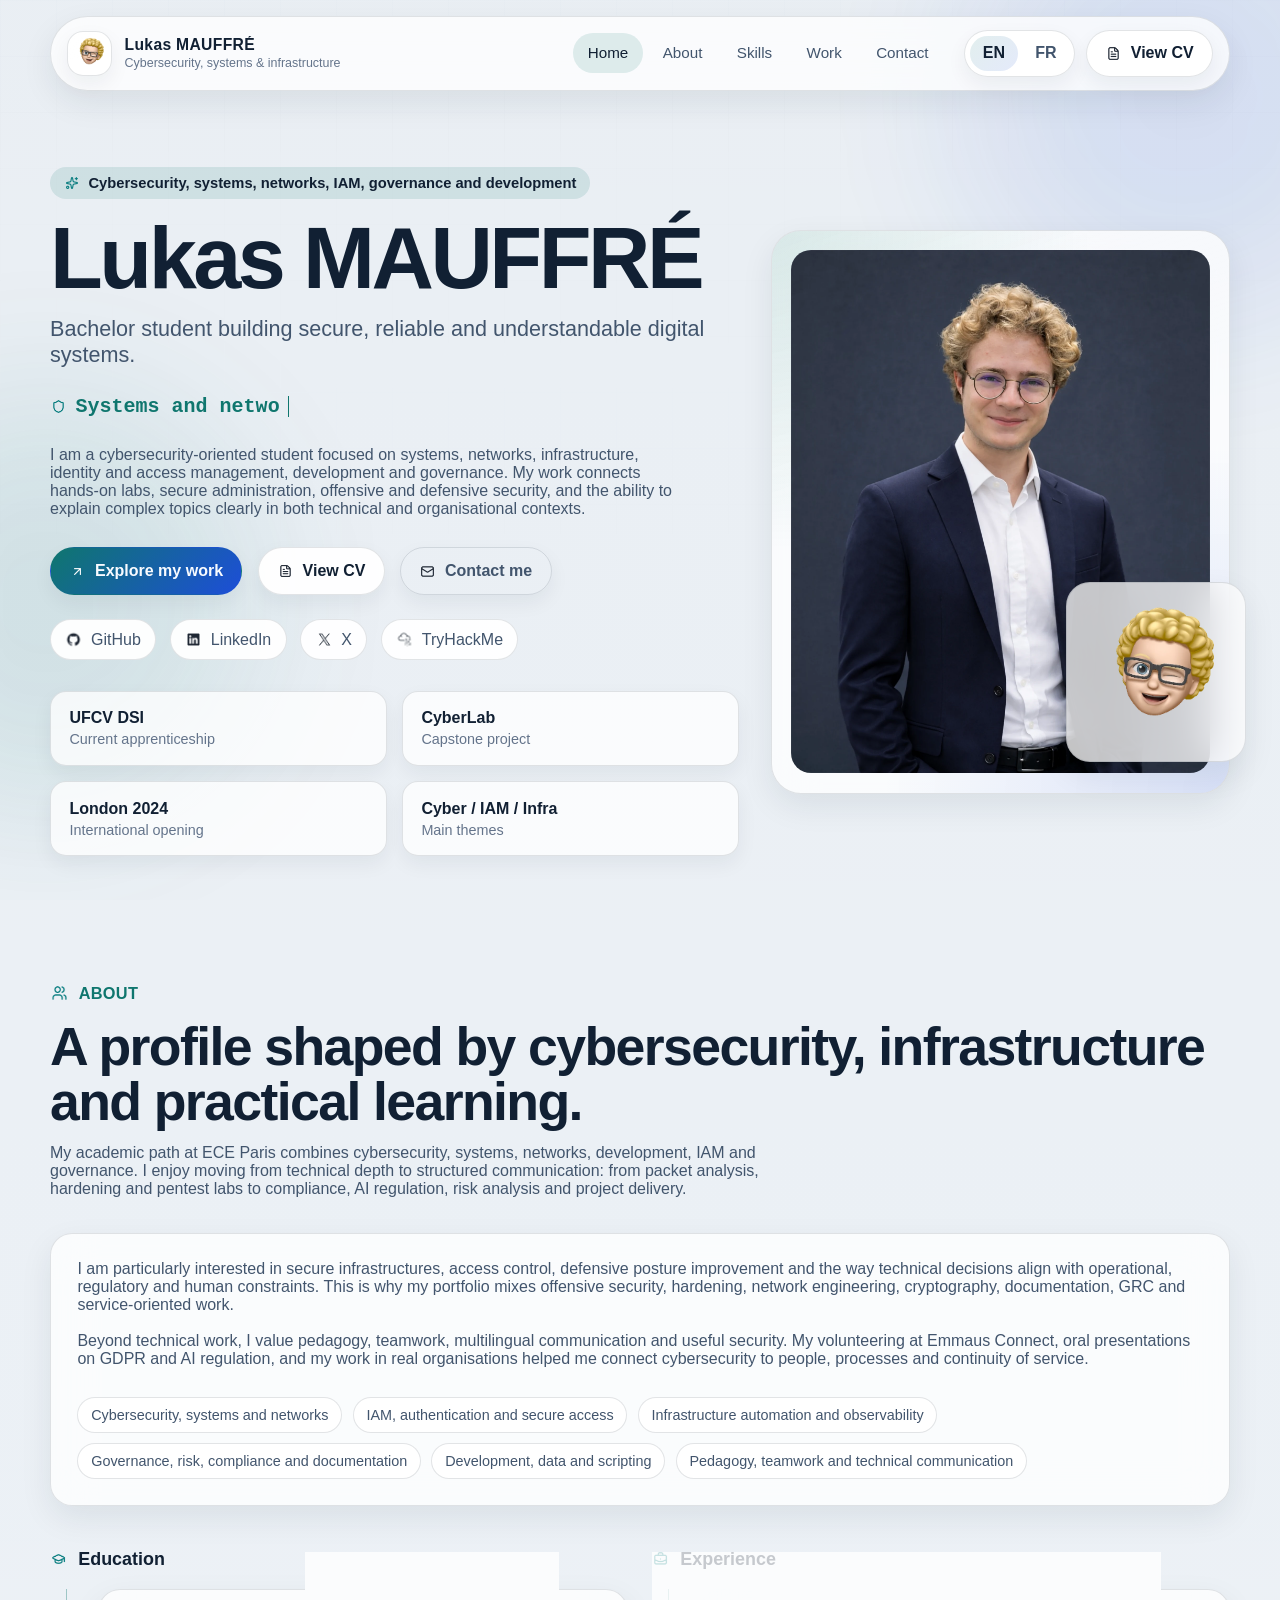
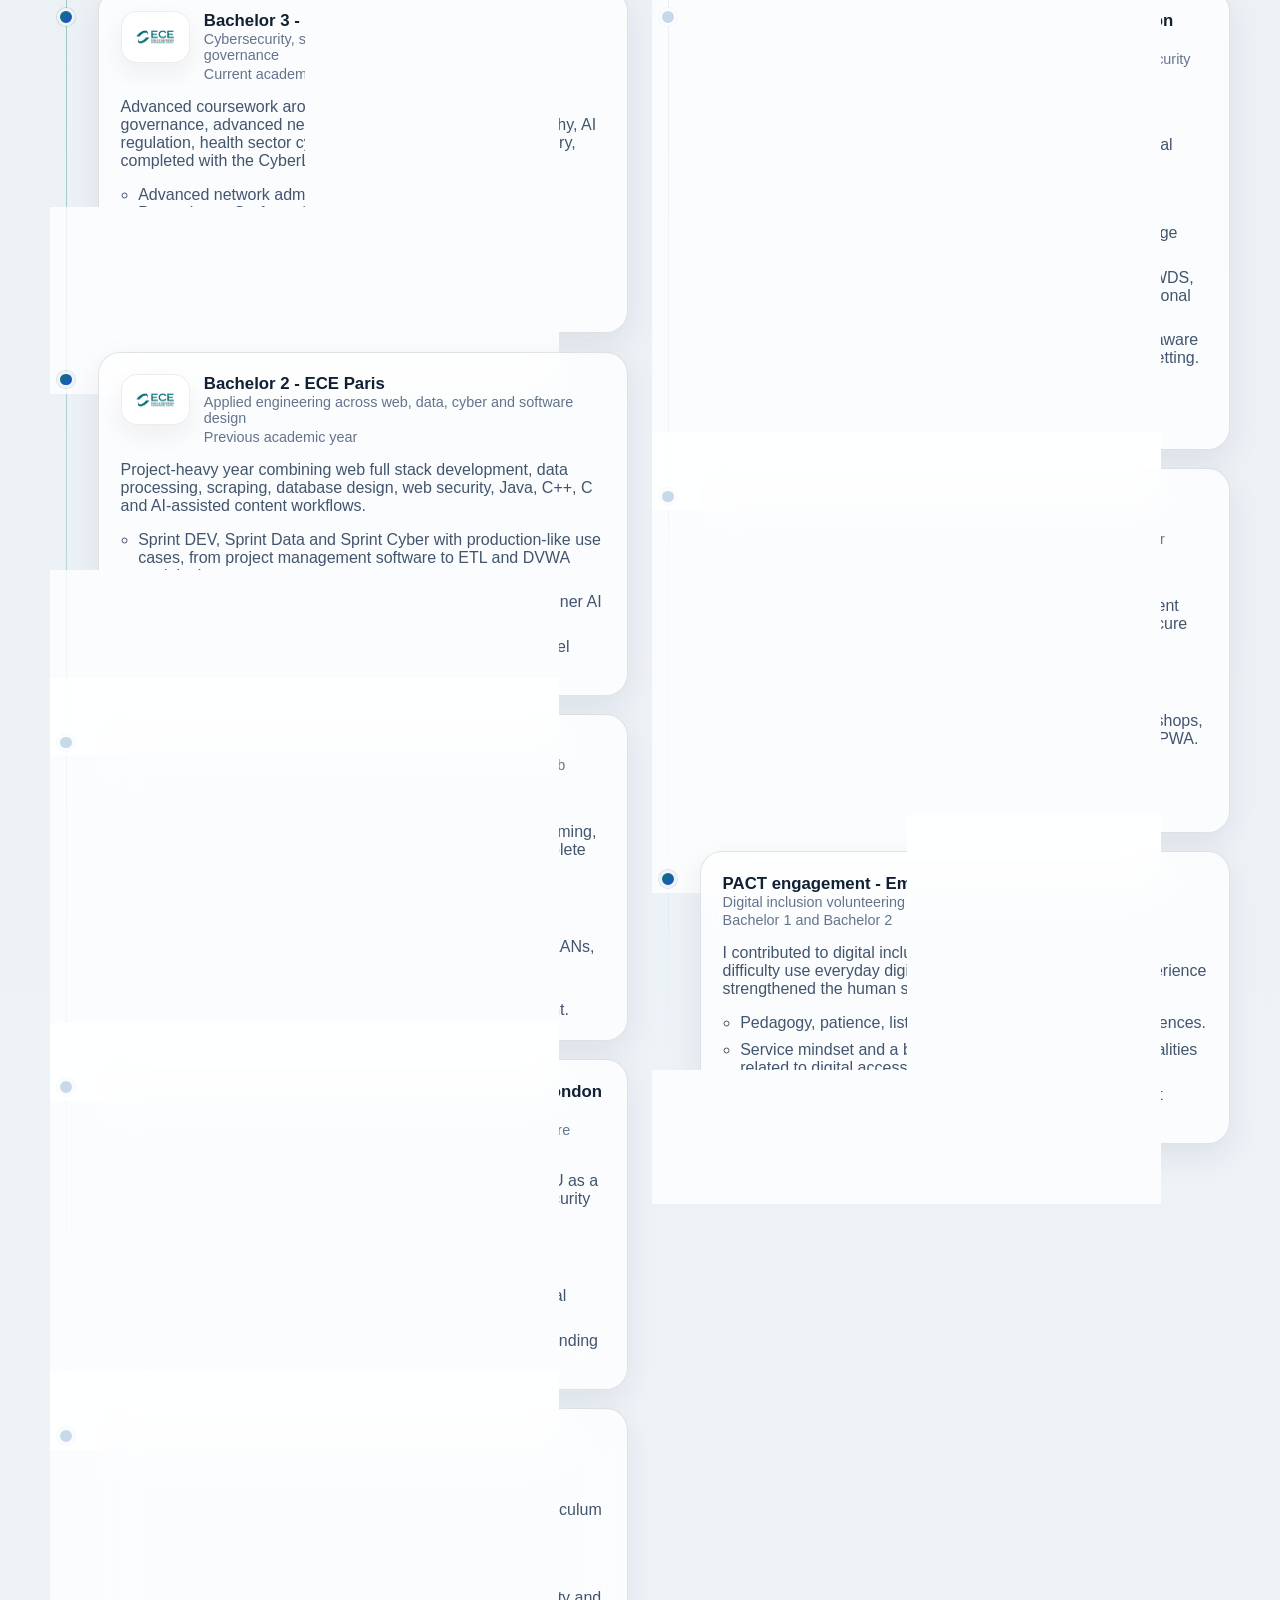
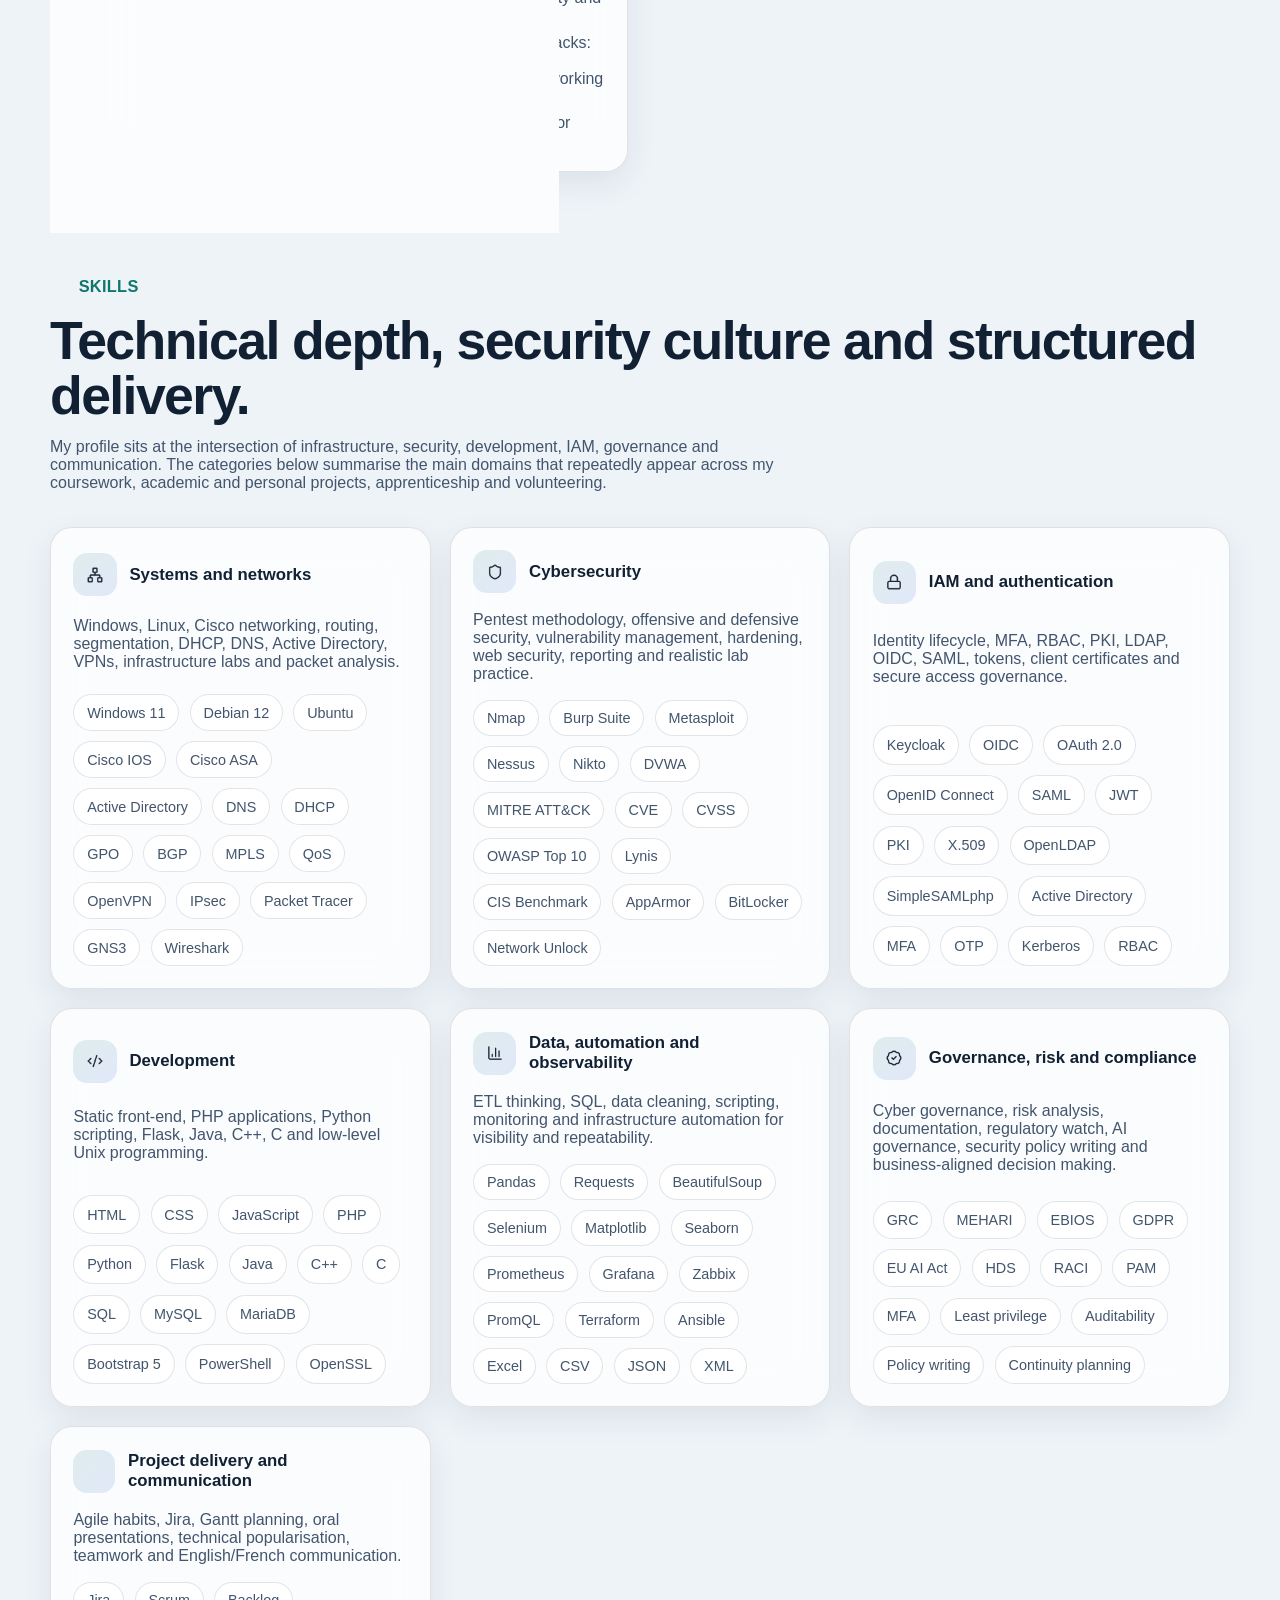
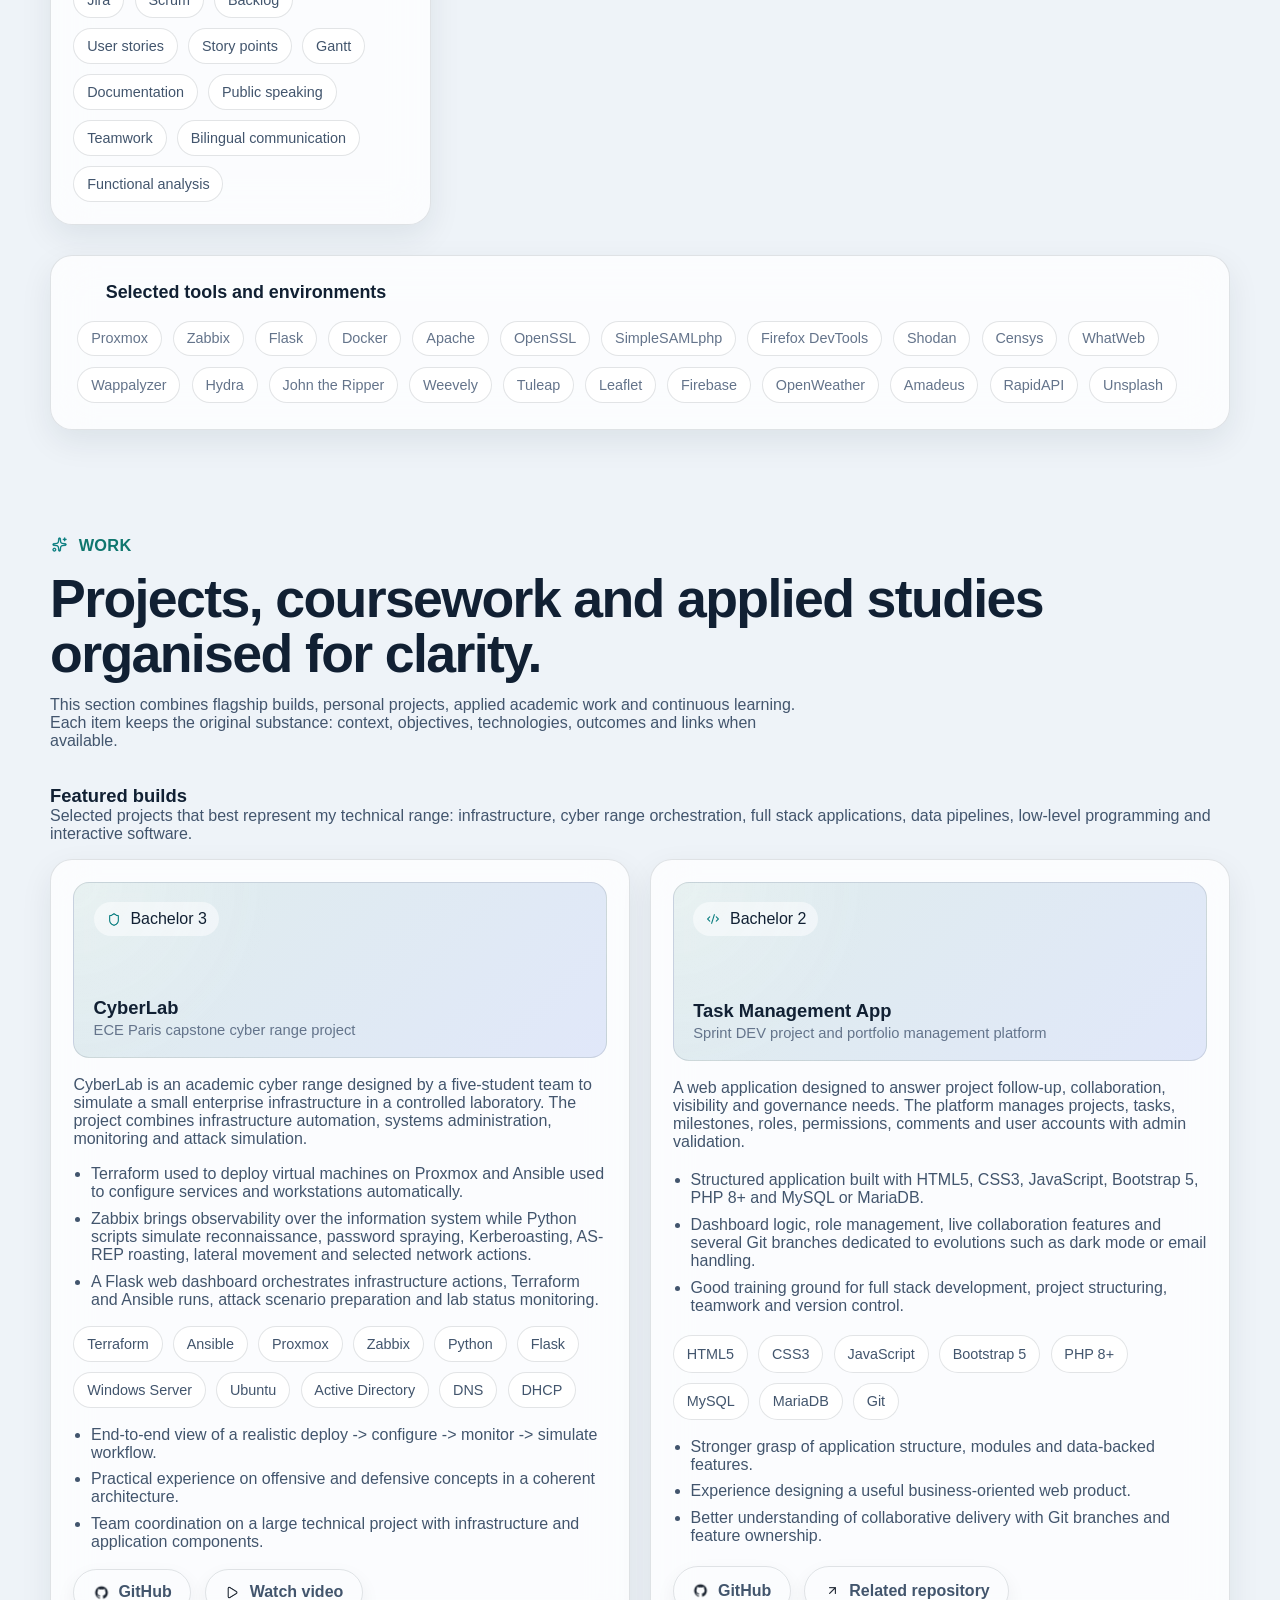
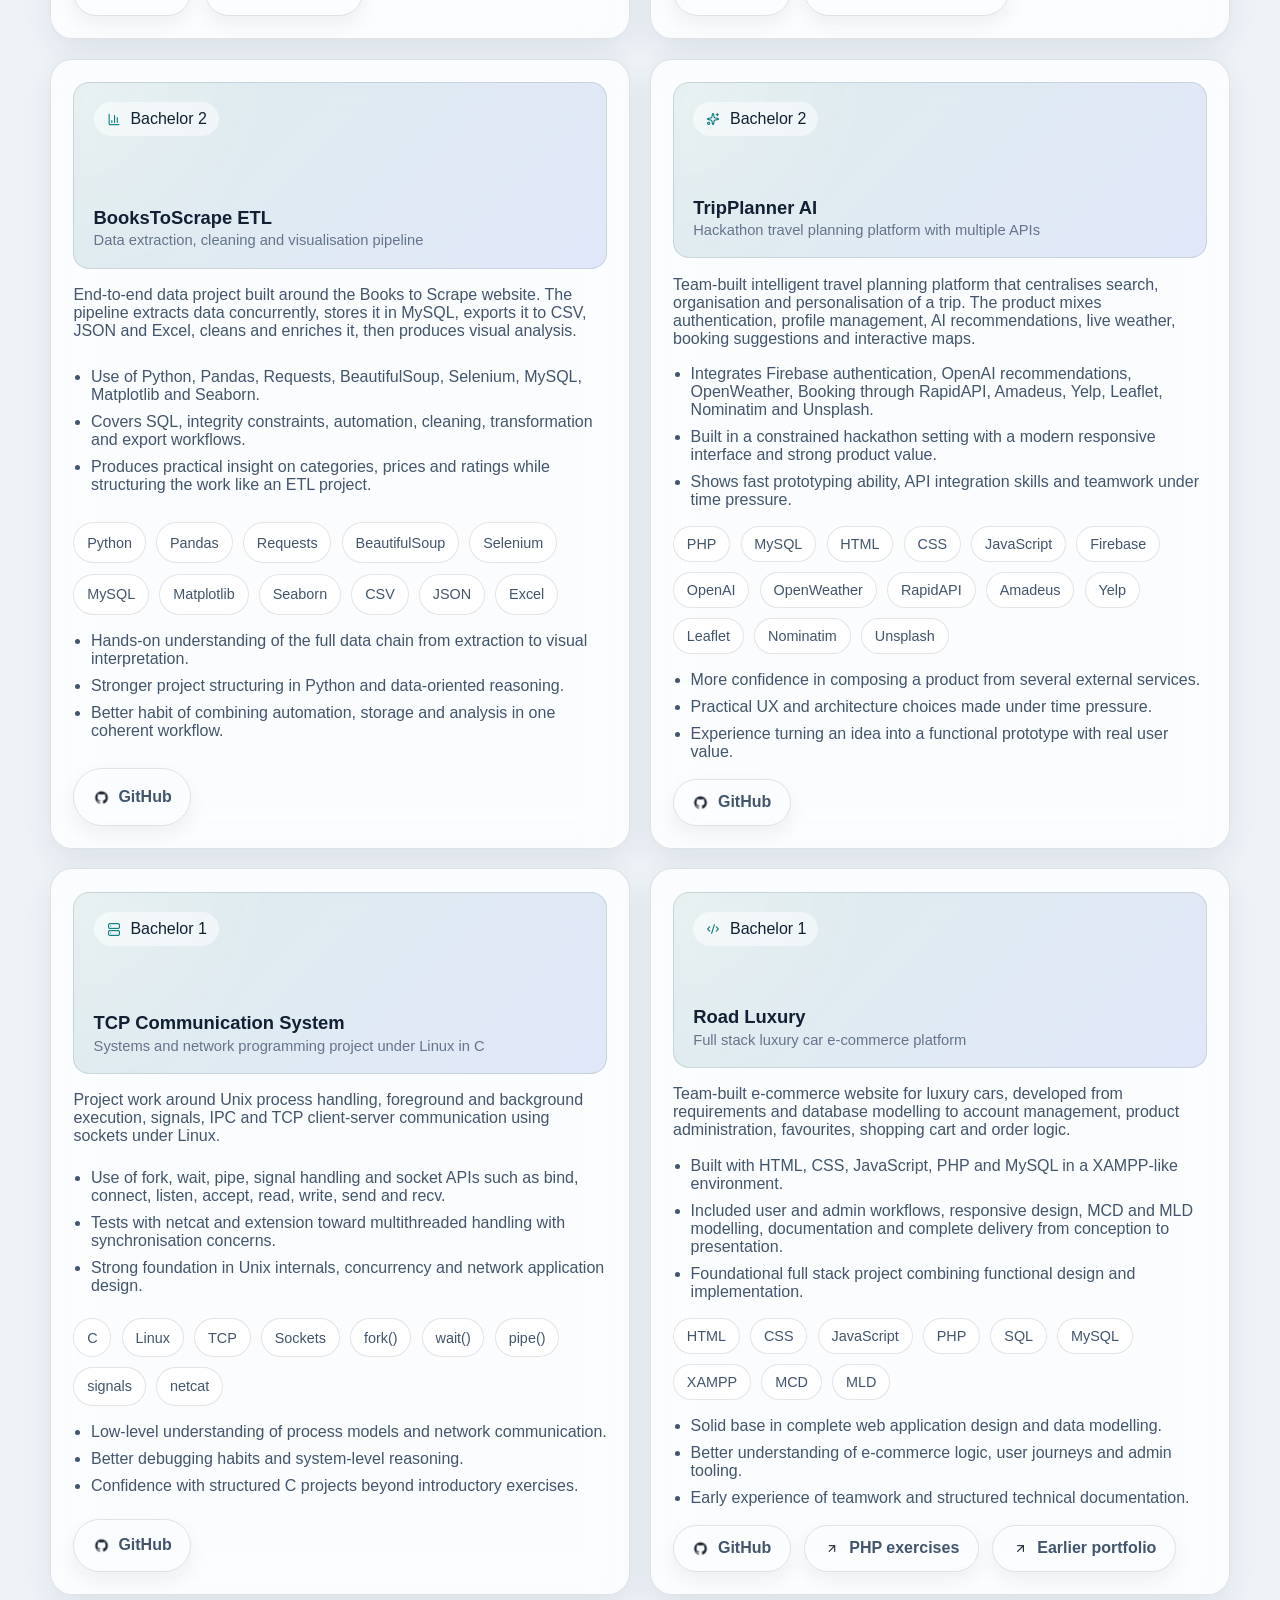
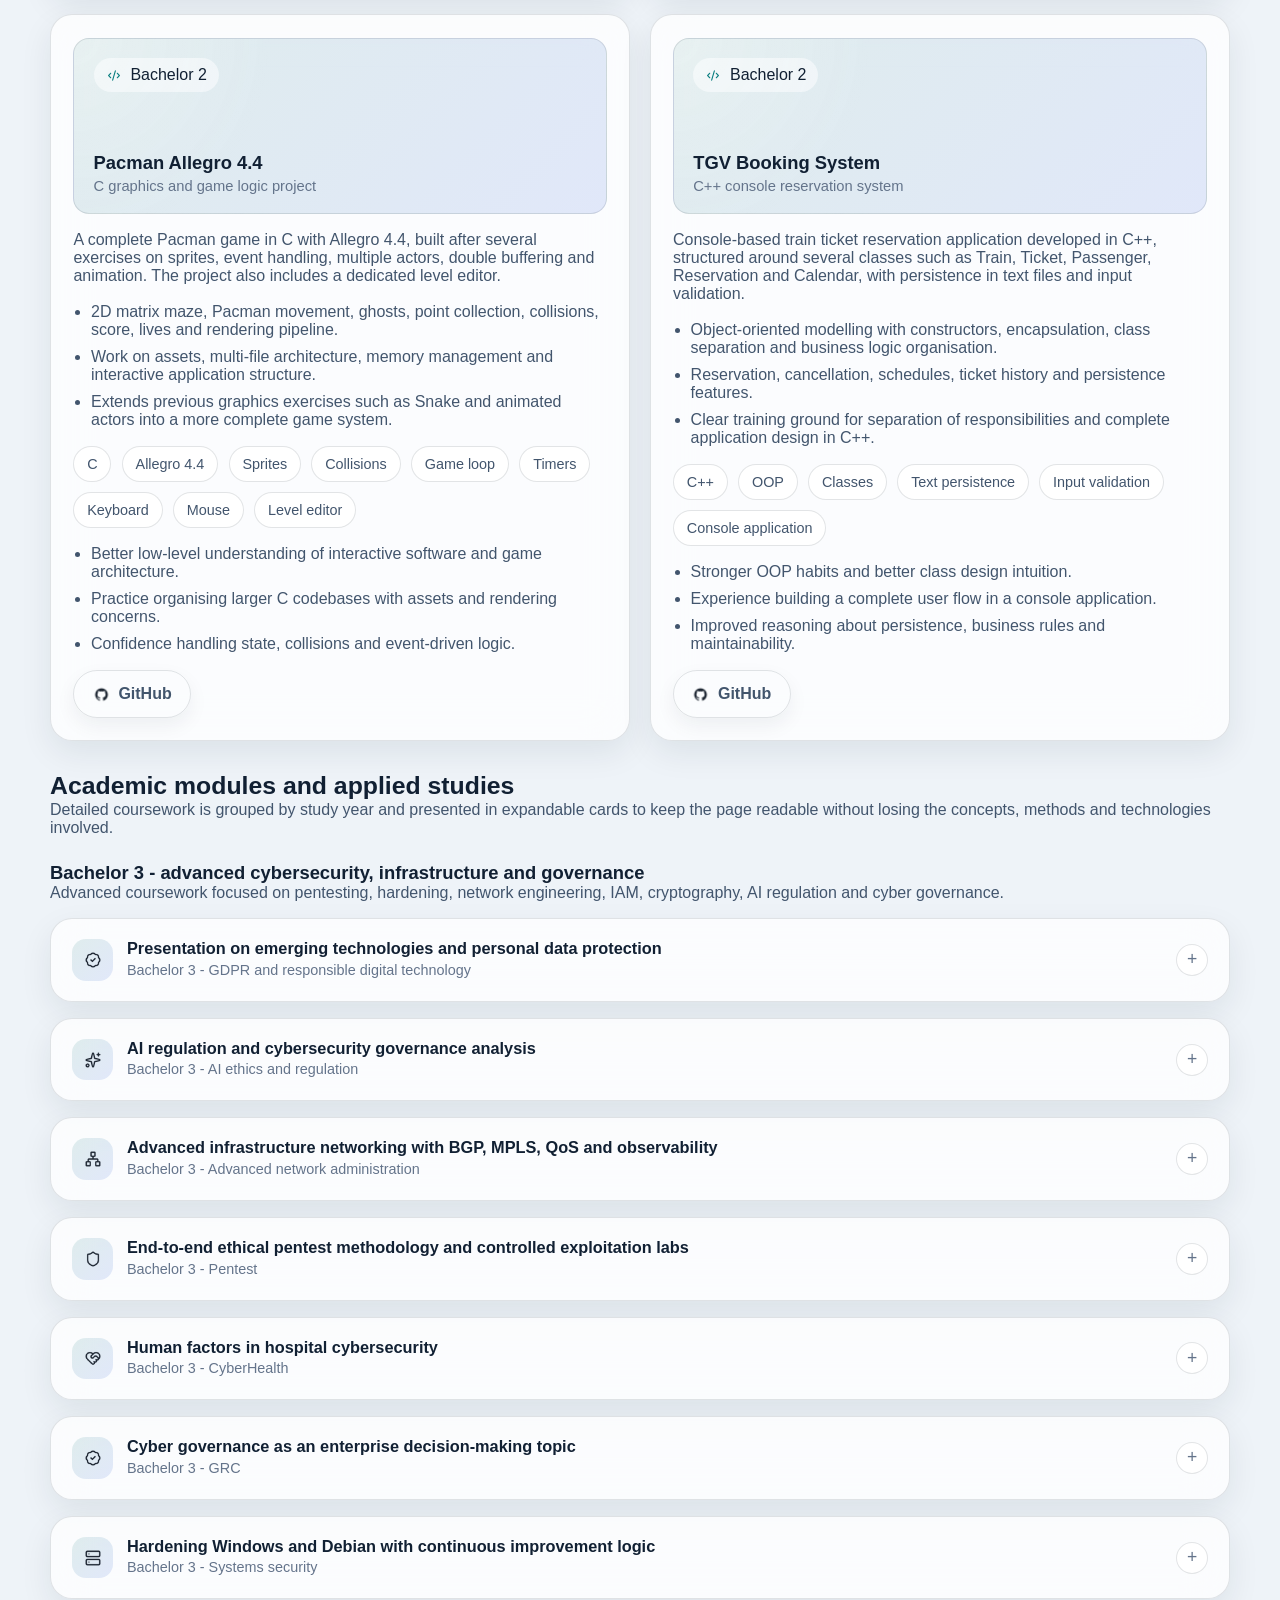
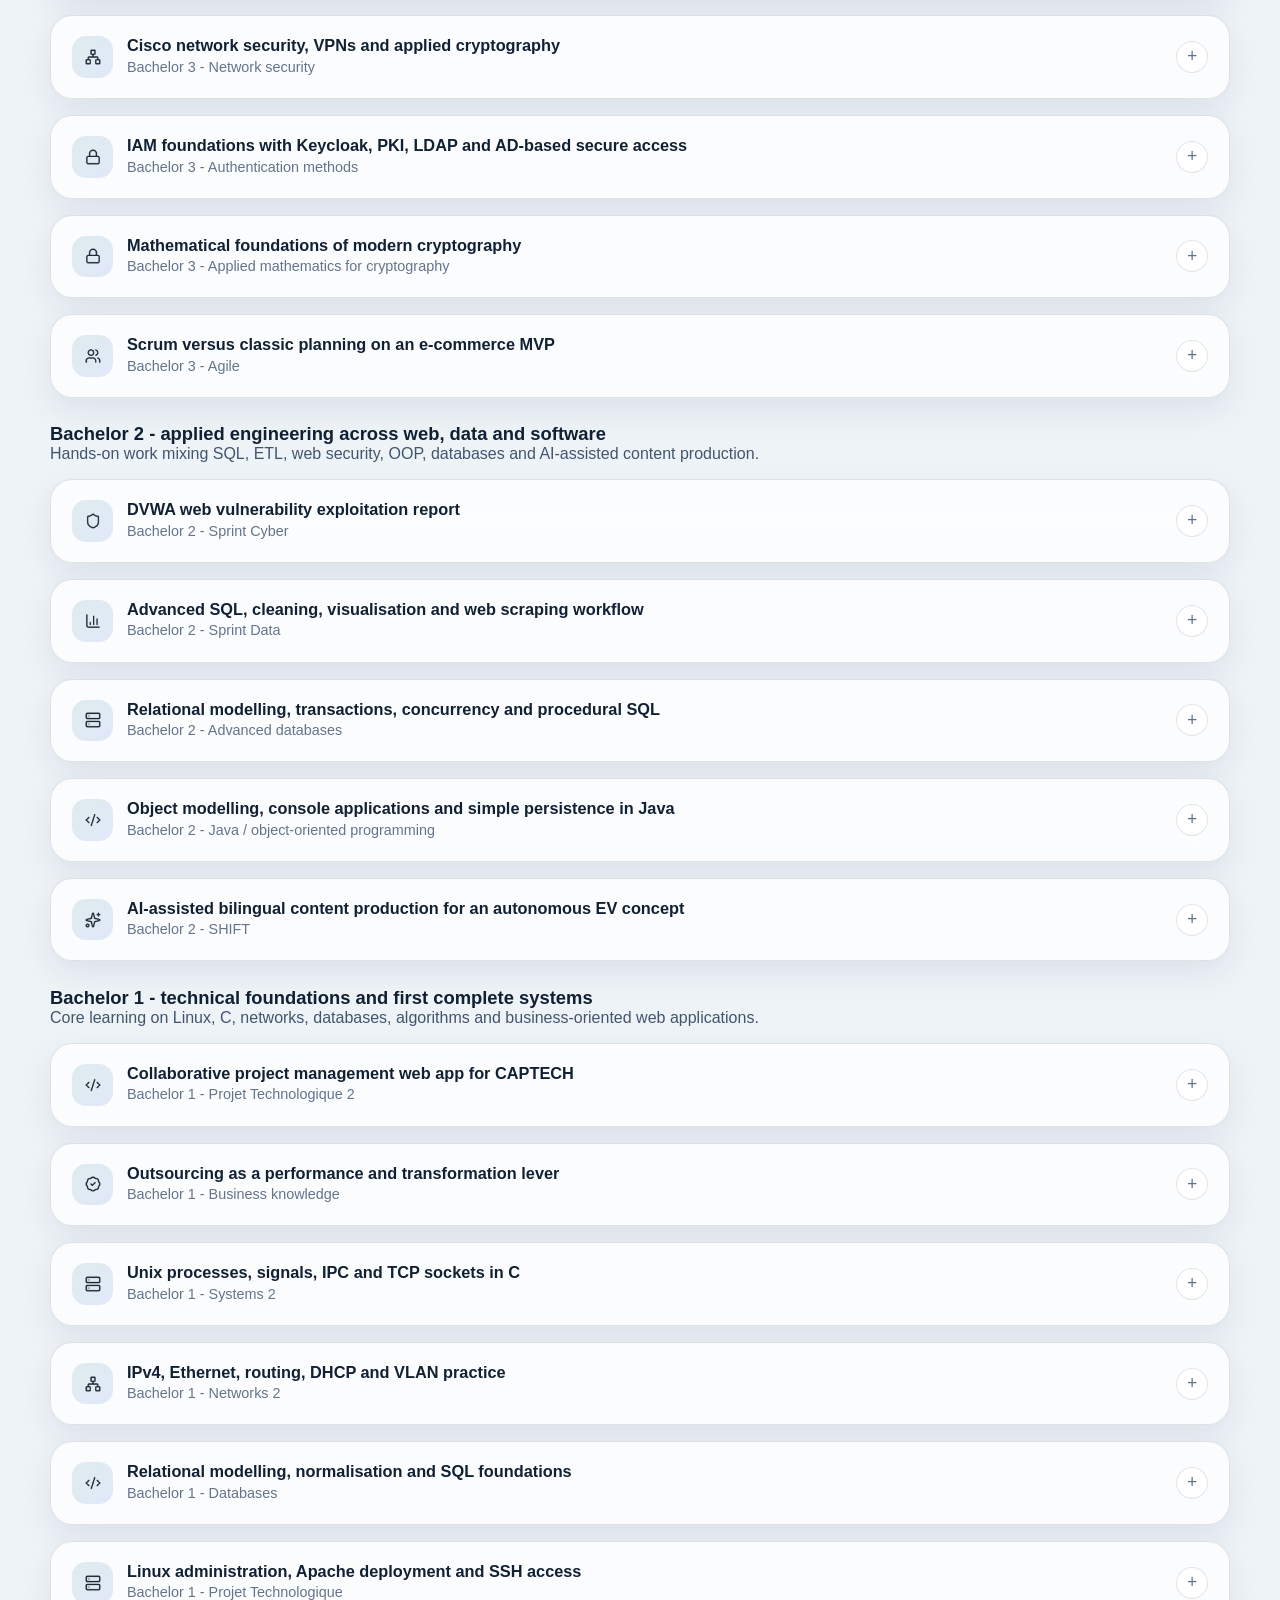
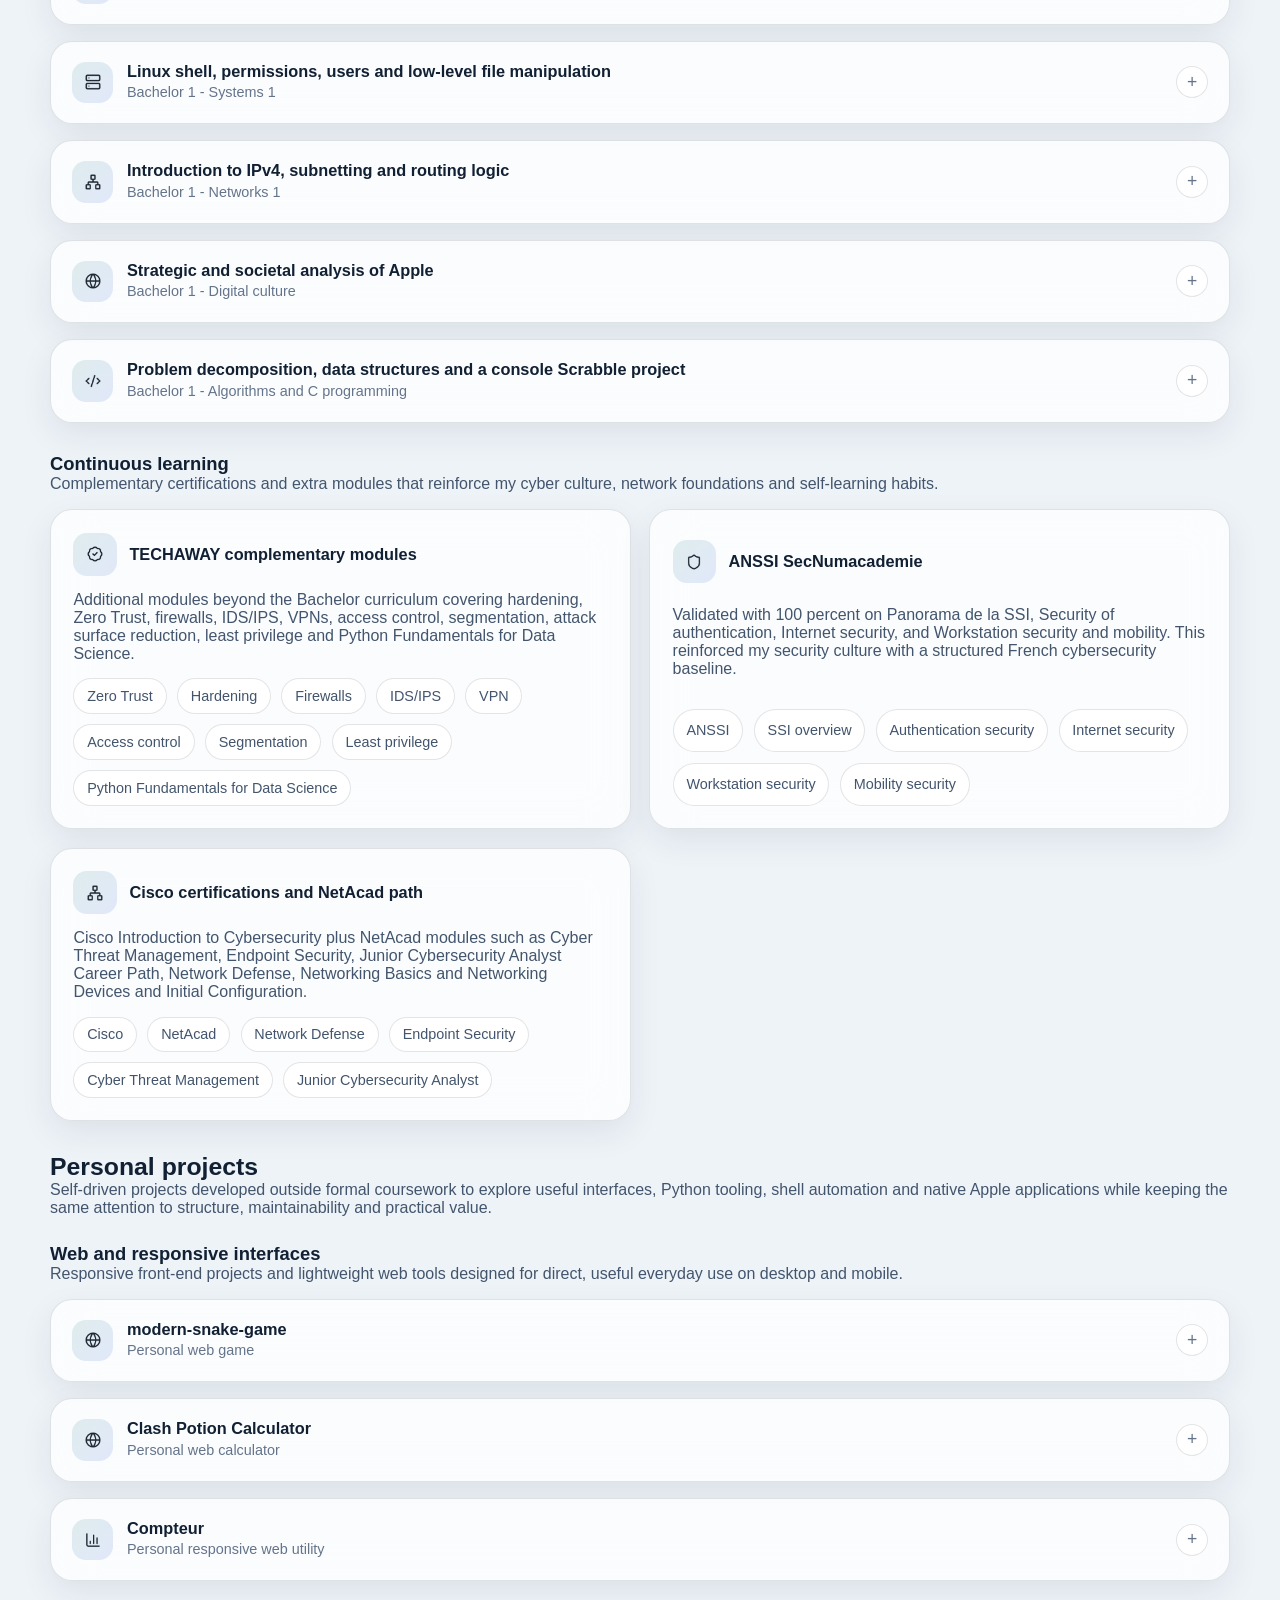
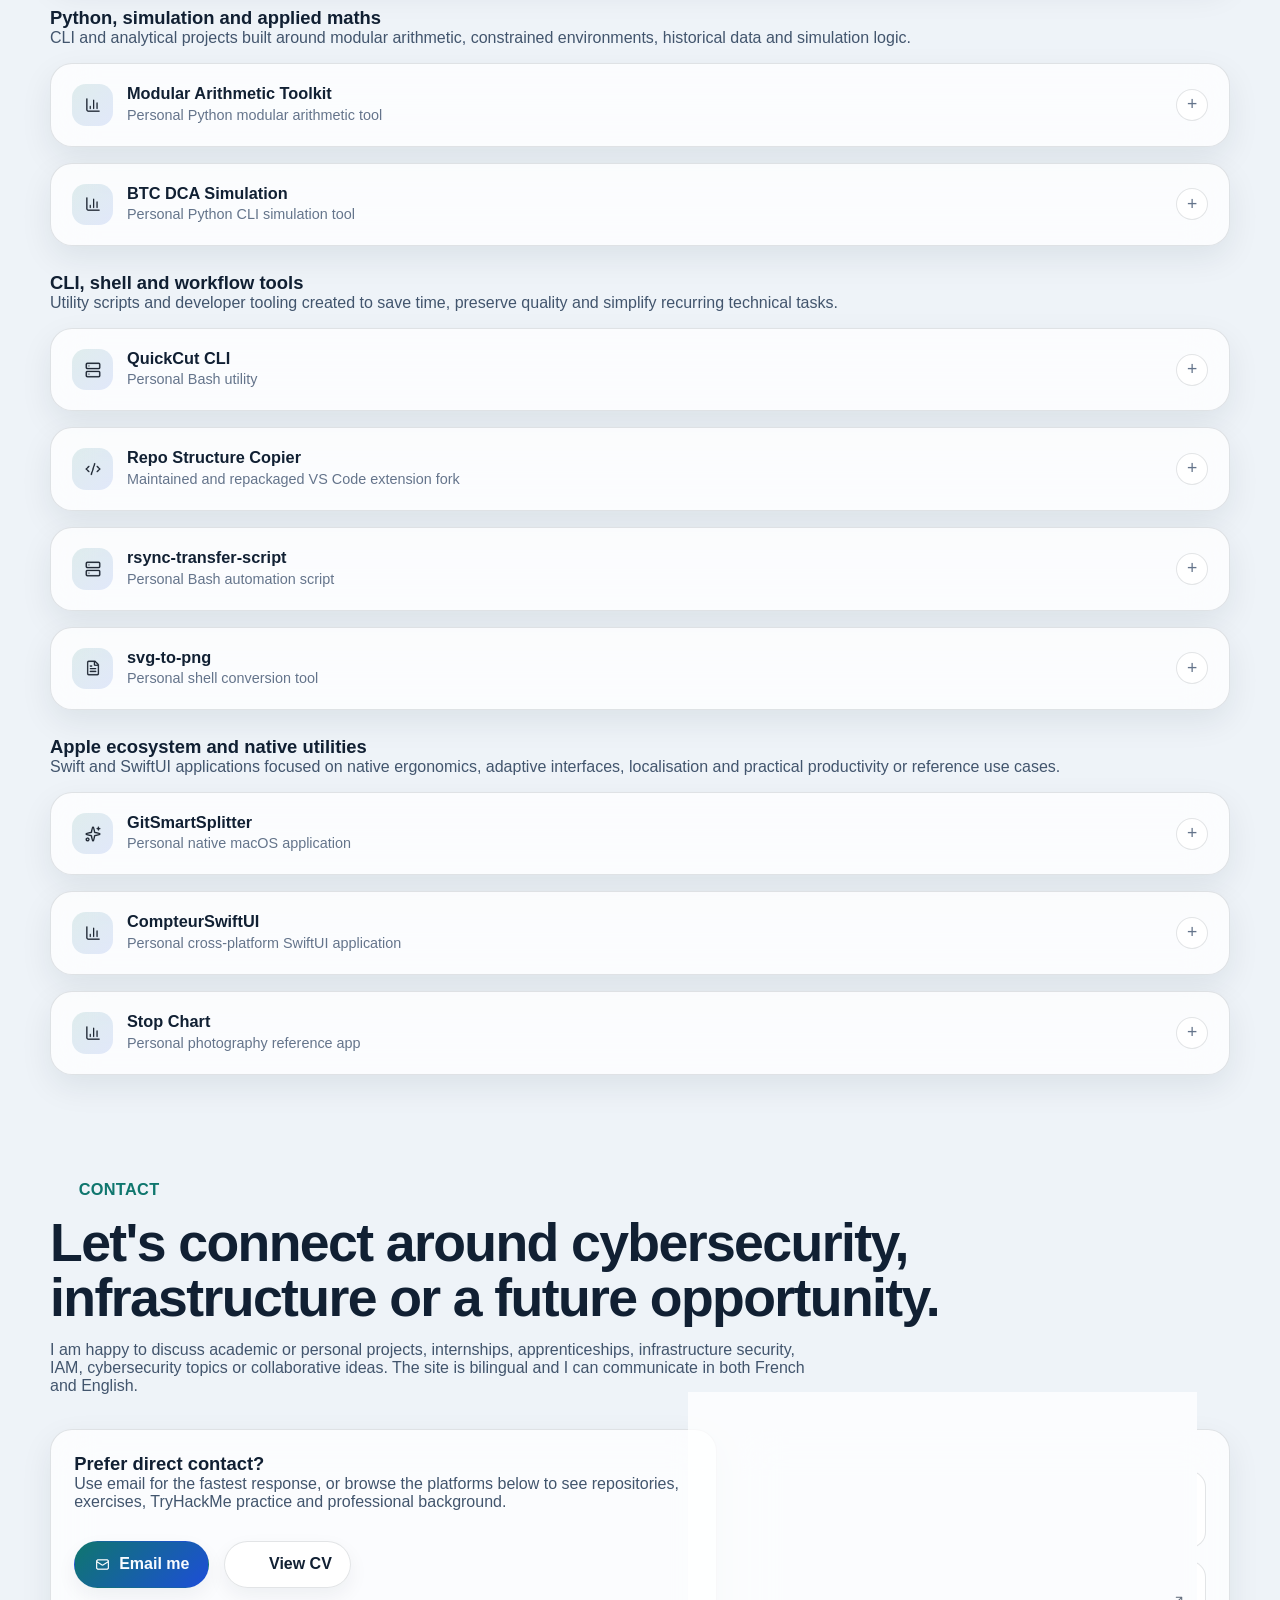
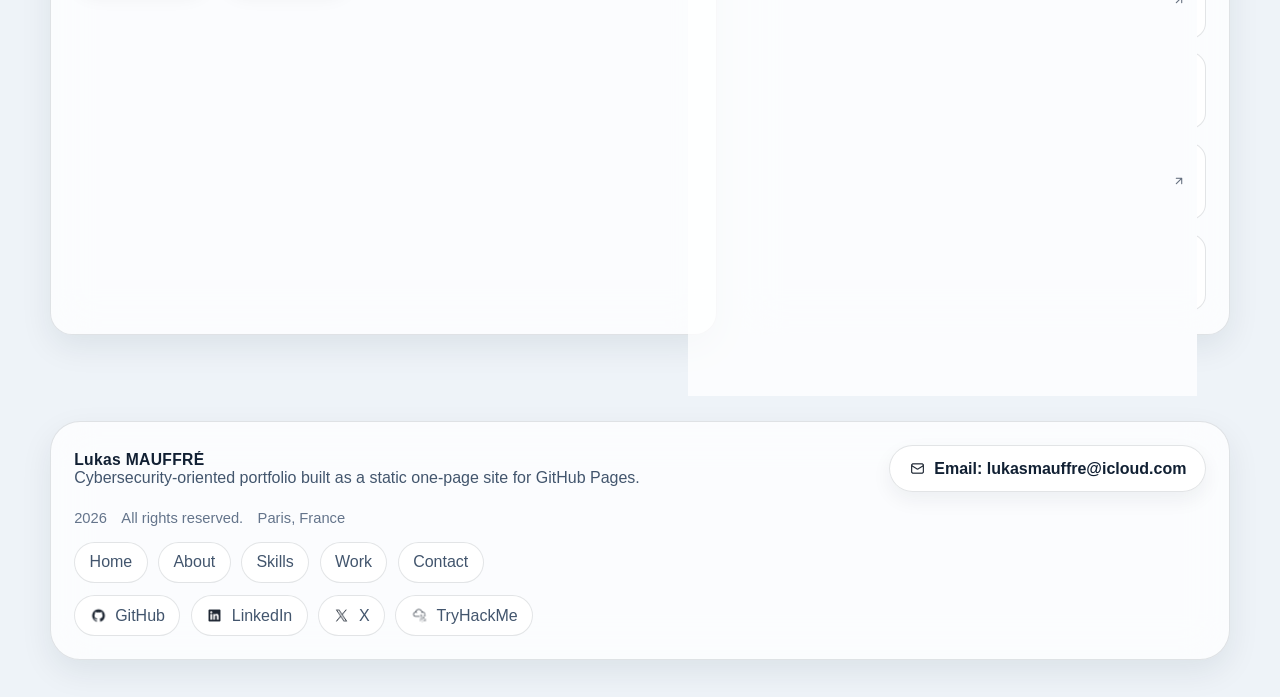
==== commit cc92b232: "Add per-language i18n files and update loader Add js/i18n.en.js and js/i18n.fr.js with English and F" ====
--- a/index.html
+++ b/index.html
@@ -56,6 +56,8 @@
       </div>
     </noscript>
 
+    <script defer src="js/i18n.en.js"></script>
+    <script defer src="js/i18n.fr.js"></script>
     <script defer src="js/i18n.js"></script>
     <script defer src="js/main.js"></script>
   </body>
--- a/css/style.css
+++ b/css/style.css
@@ -5,7 +5,9 @@
   --safe-area-bottom: env(safe-area-inset-bottom, 0px);
   --safe-area-left: env(safe-area-inset-left, 0px);
   --font-sans: "Avenir Next", "Segoe UI", "Helvetica Neue", Helvetica, sans-serif;
-  --font-mono: "SFMono-Regular", "JetBrains Mono", "Menlo", monospace;
+  --font-mono:
+    "SFMono-Regular", ui-monospace, "JetBrains Mono", "Menlo", "Monaco",
+    "Cascadia Mono", "Segoe UI Mono", monospace;
   --bg: #eef3f8;
   --bg-strong: #f7fafc;
   --surface: rgba(255, 255, 255, 0.76);
@@ -207,7 +209,7 @@
   position: fixed;
   inset: 0 0 auto 0;
   z-index: 1000;
-  padding: calc(1rem + var(--safe-area-top)) 0 0;
+  padding: calc(1rem + var(--safe-area-top)) 0 1rem;
 }
 
 .site-header .nav-shell {
@@ -241,6 +243,9 @@
 .brand-mark {
   width: 2.8rem;
   height: 2.8rem;
+  min-width: 2.8rem;
+  flex: 0 0 2.8rem;
+  aspect-ratio: 1;
   border-radius: 16px;
   display: grid;
   place-items: center;
@@ -330,6 +335,10 @@
   flex: 0 0 auto;
   position: relative;
   z-index: 1002;
+}
+
+.header-cv-label-short {
+  display: none;
 }
 
 .button,
@@ -691,6 +700,7 @@
   display: inline-flex;
   align-items: center;
   min-height: 1.6rem;
+  font-family: "SF Mono", var(--font-mono);
 }
 
 .typewriter-cursor {
@@ -1551,10 +1561,18 @@
   }
 }
 
-@media (max-width: 880px) {
-  .site-nav,
-  .header-actions .desktop-only {
+@media (max-width: 1100px) {
+  .header-lang {
     display: none;
+  }
+
+  .header-cv .icon-image,
+  .header-cv-label-full {
+    display: none;
+  }
+
+  .header-cv-label-short {
+    display: inline;
   }
 
   .mobile-menu-toggle {
@@ -1571,6 +1589,38 @@
   .site-header .nav-shell {
     border-radius: 26px;
   }
+}
+
+@media (max-width: 1024px) {
+  .header-cv {
+    display: none;
+  }
+
+  .nav-link {
+    padding-inline: 0.7rem;
+  }
+}
+
+@media (max-width: 910px) {
+  .site-nav,
+  .header-actions .desktop-only {
+    display: none;
+  }
+
+  .mobile-menu-toggle {
+    display: inline-flex;
+    position: relative;
+    z-index: 1002;
+    flex: 0 0 auto;
+  }
+
+  .mobile-menu {
+    display: block;
+  }
+
+  .site-header .nav-shell {
+    border-radius: 26px;
+  }
 
   .hero-title {
     font-size: clamp(2.5rem, 12vw, 4rem);
@@ -1603,7 +1653,7 @@
   }
 
   .site-header {
-    padding: calc(0.7rem + var(--safe-area-top)) 0 0;
+    padding: calc(0.7rem + var(--safe-area-top)) 0 0.7rem;
   }
 
   .site-header .nav-shell {
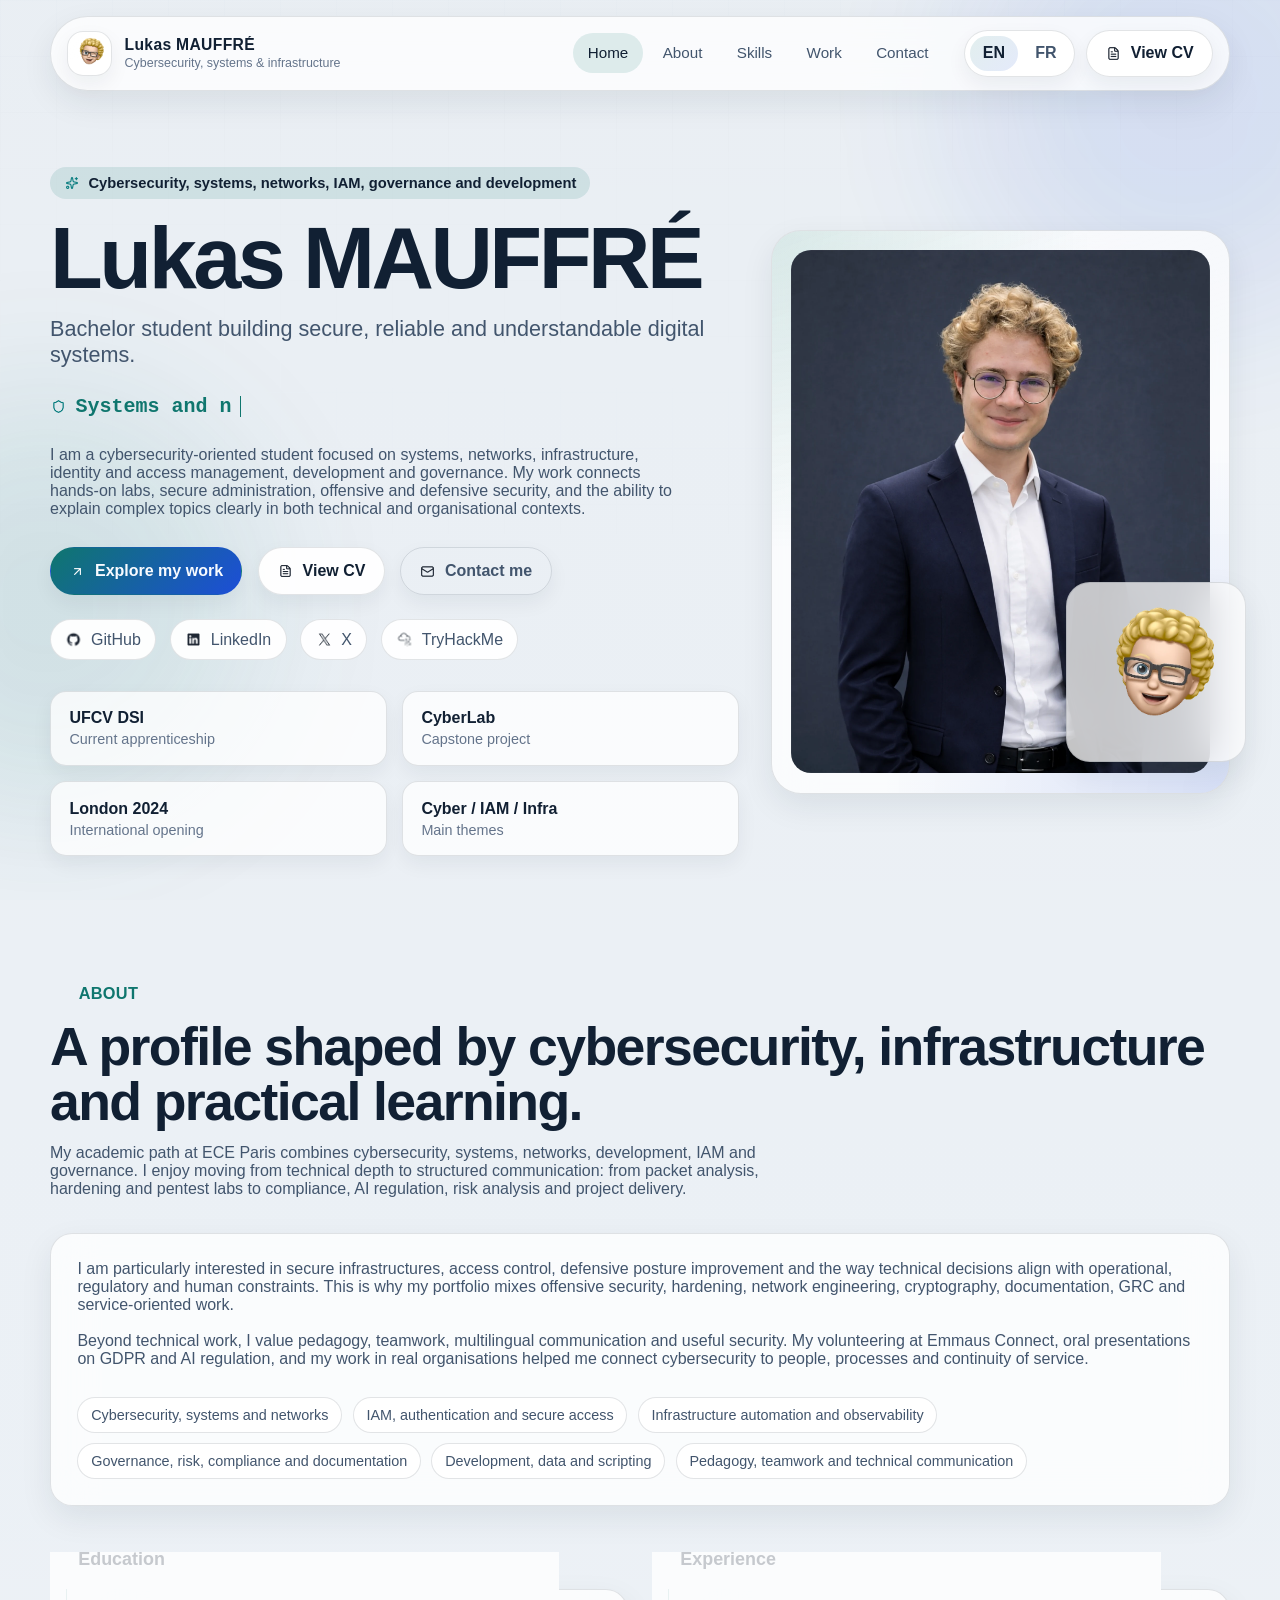
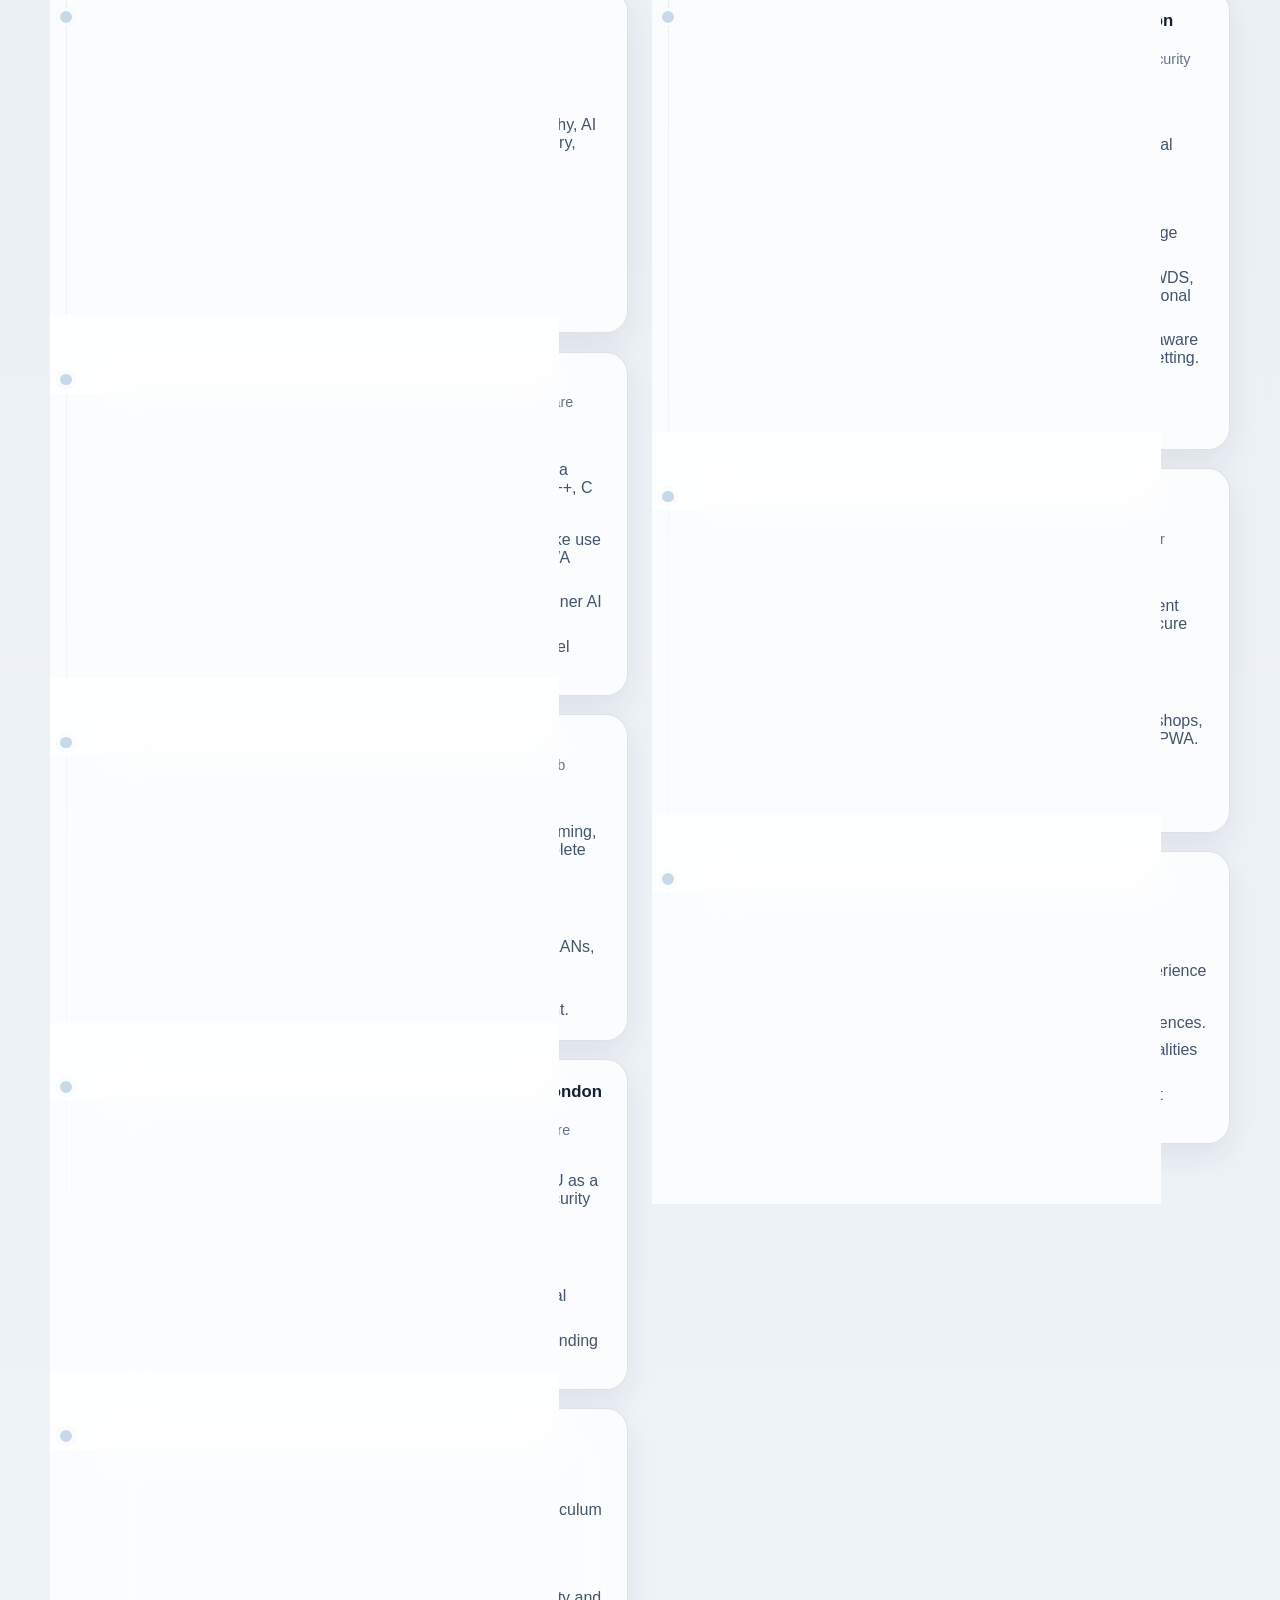
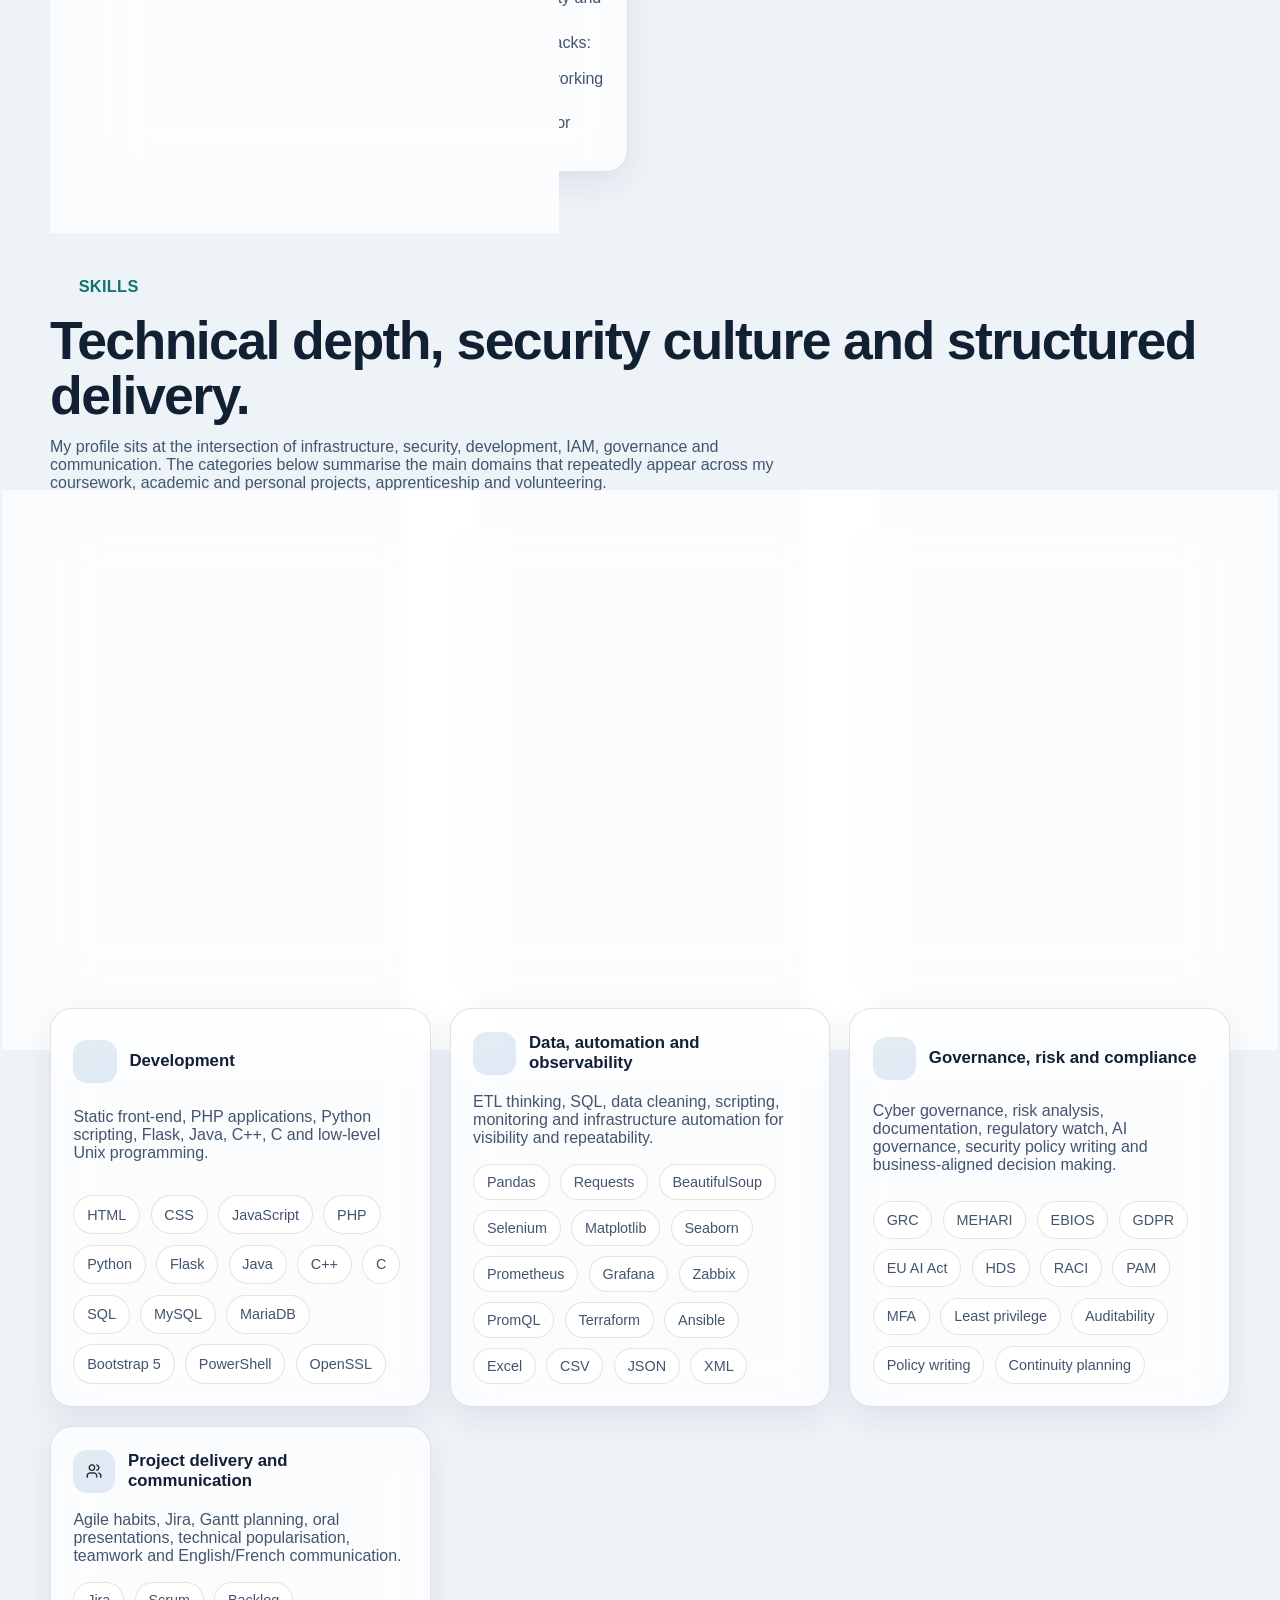
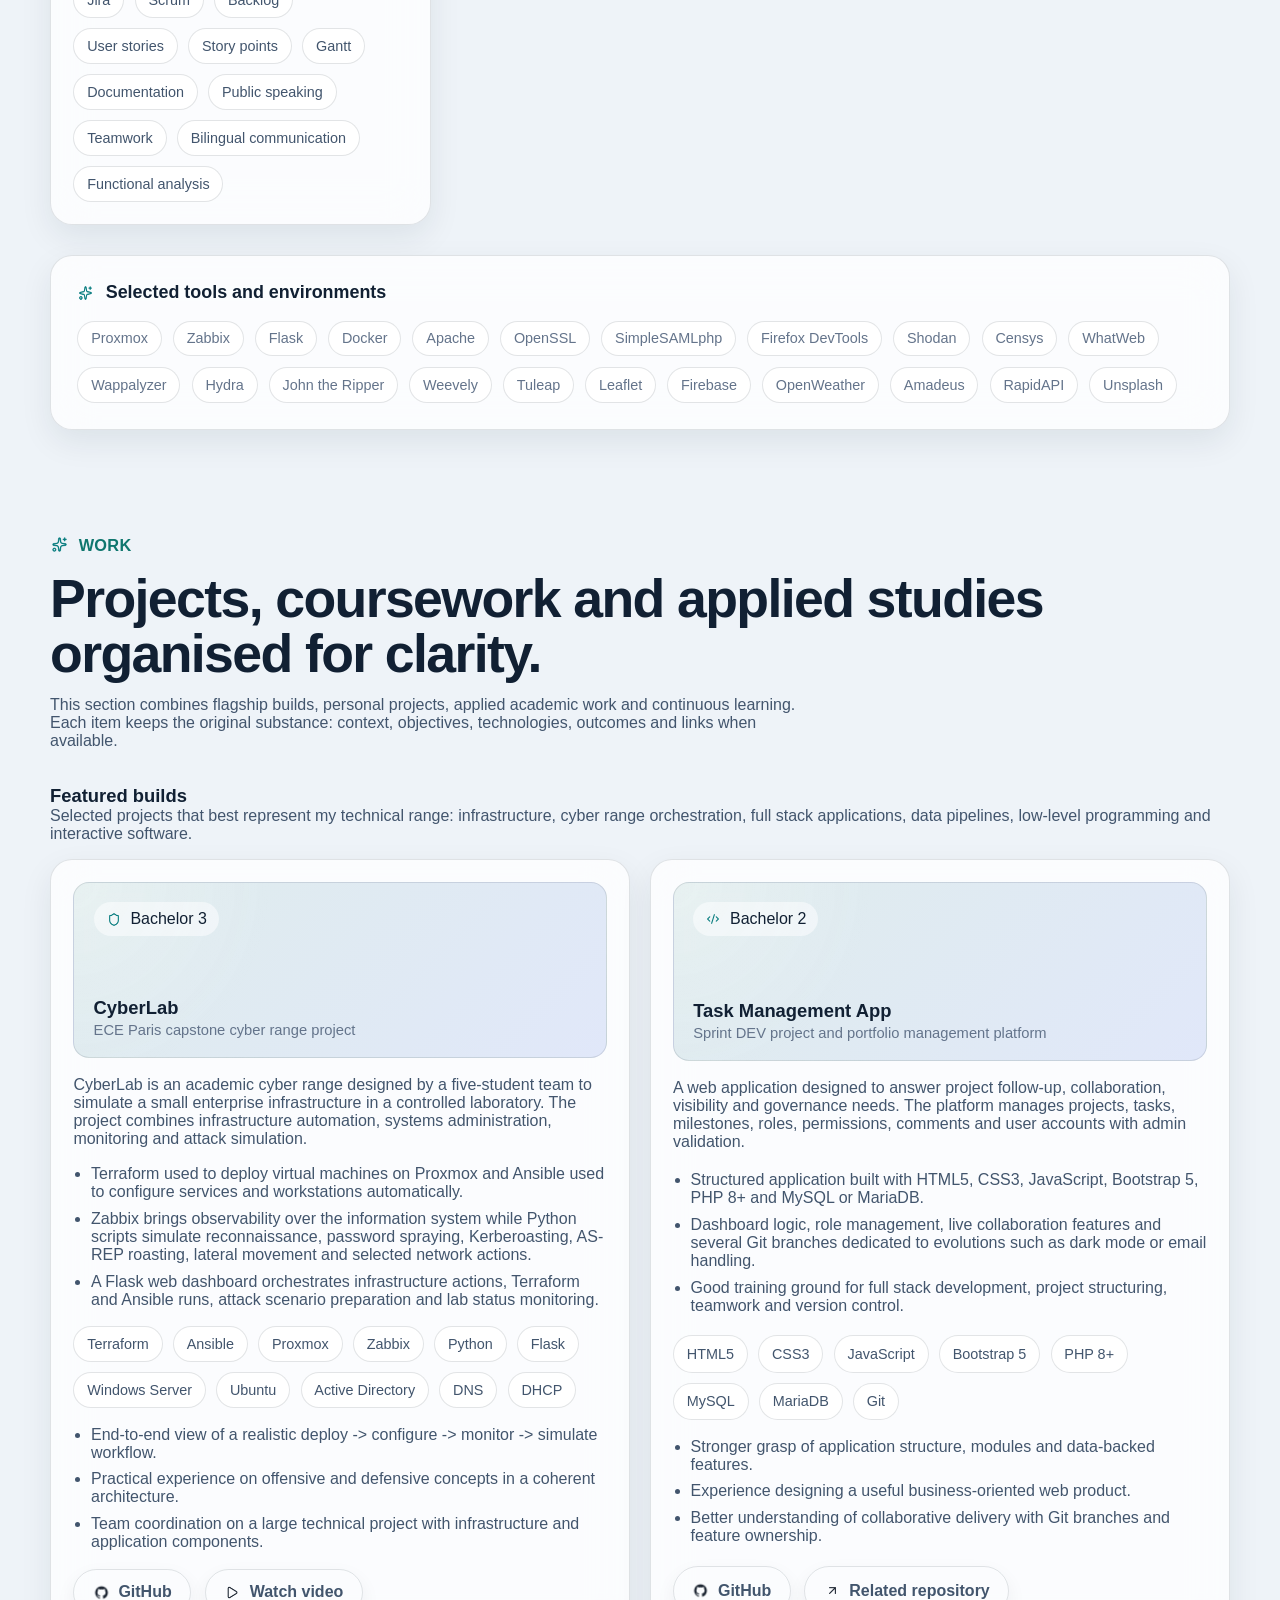
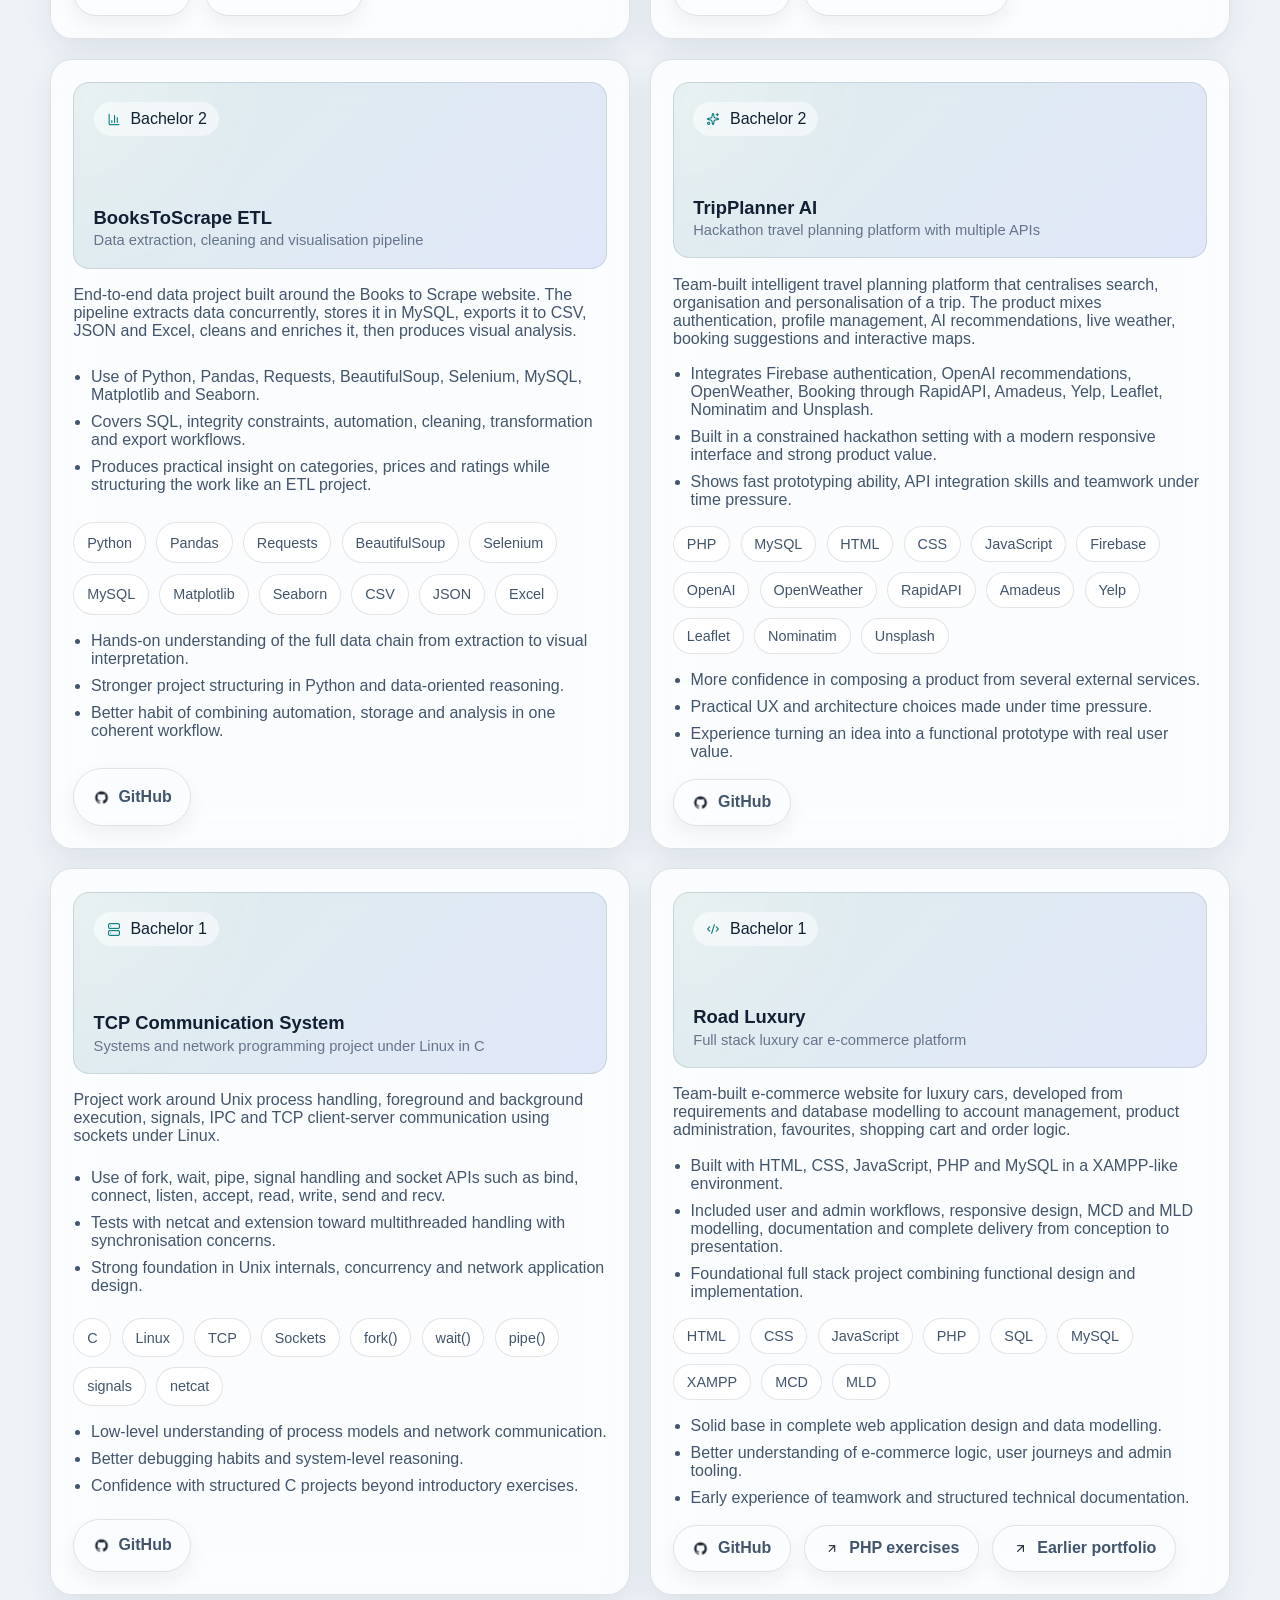
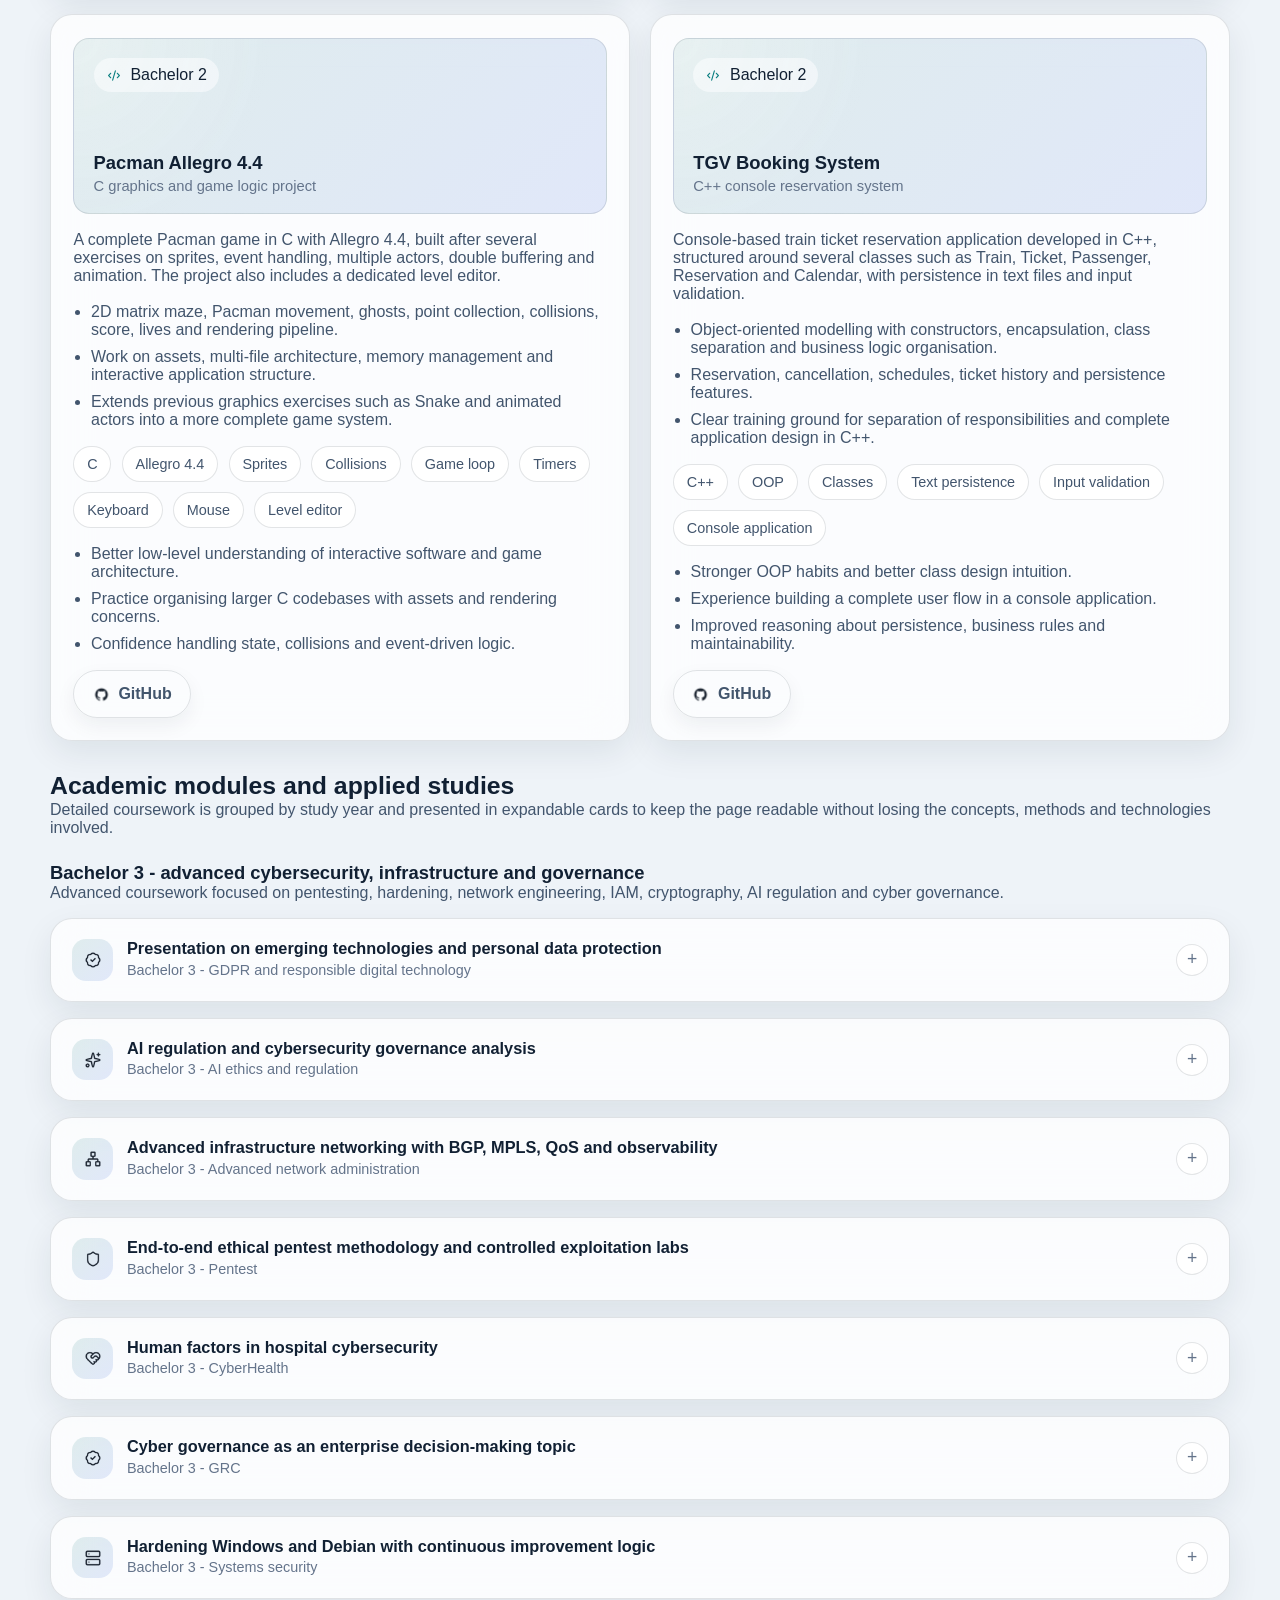
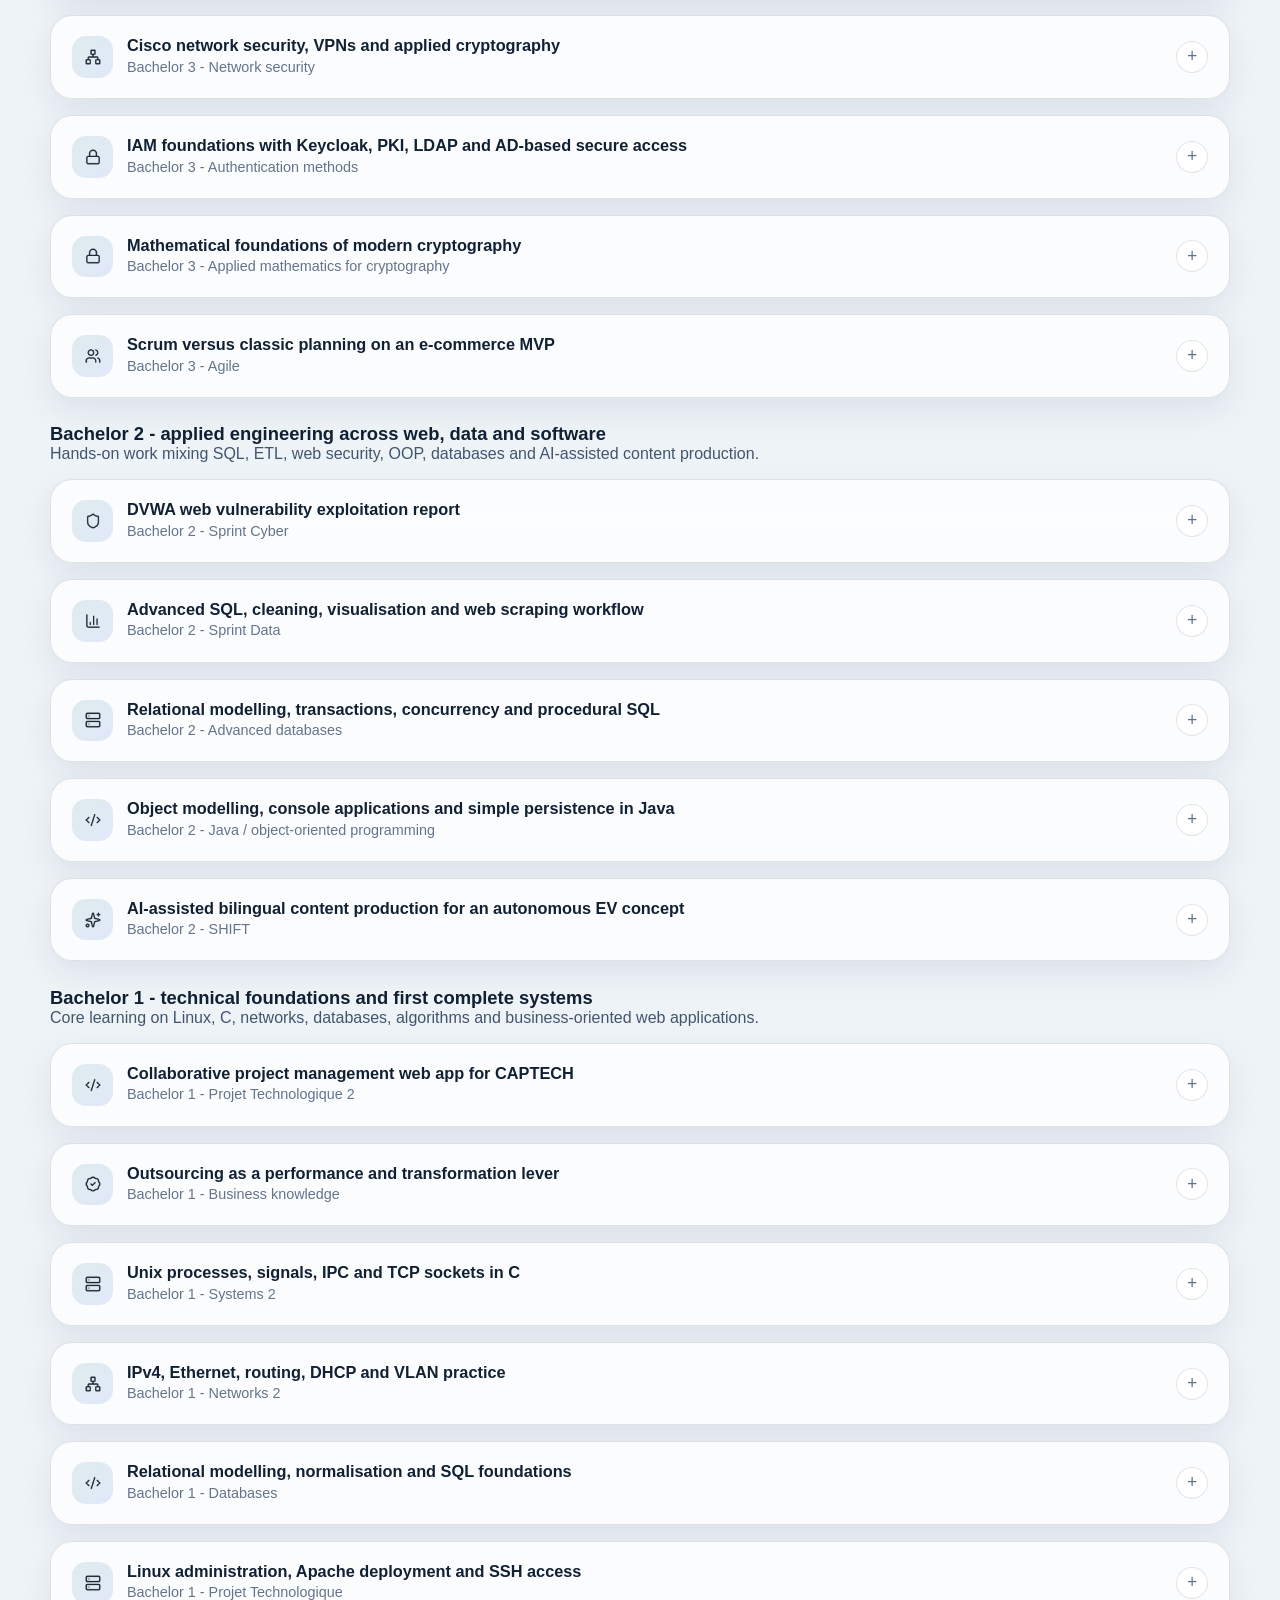
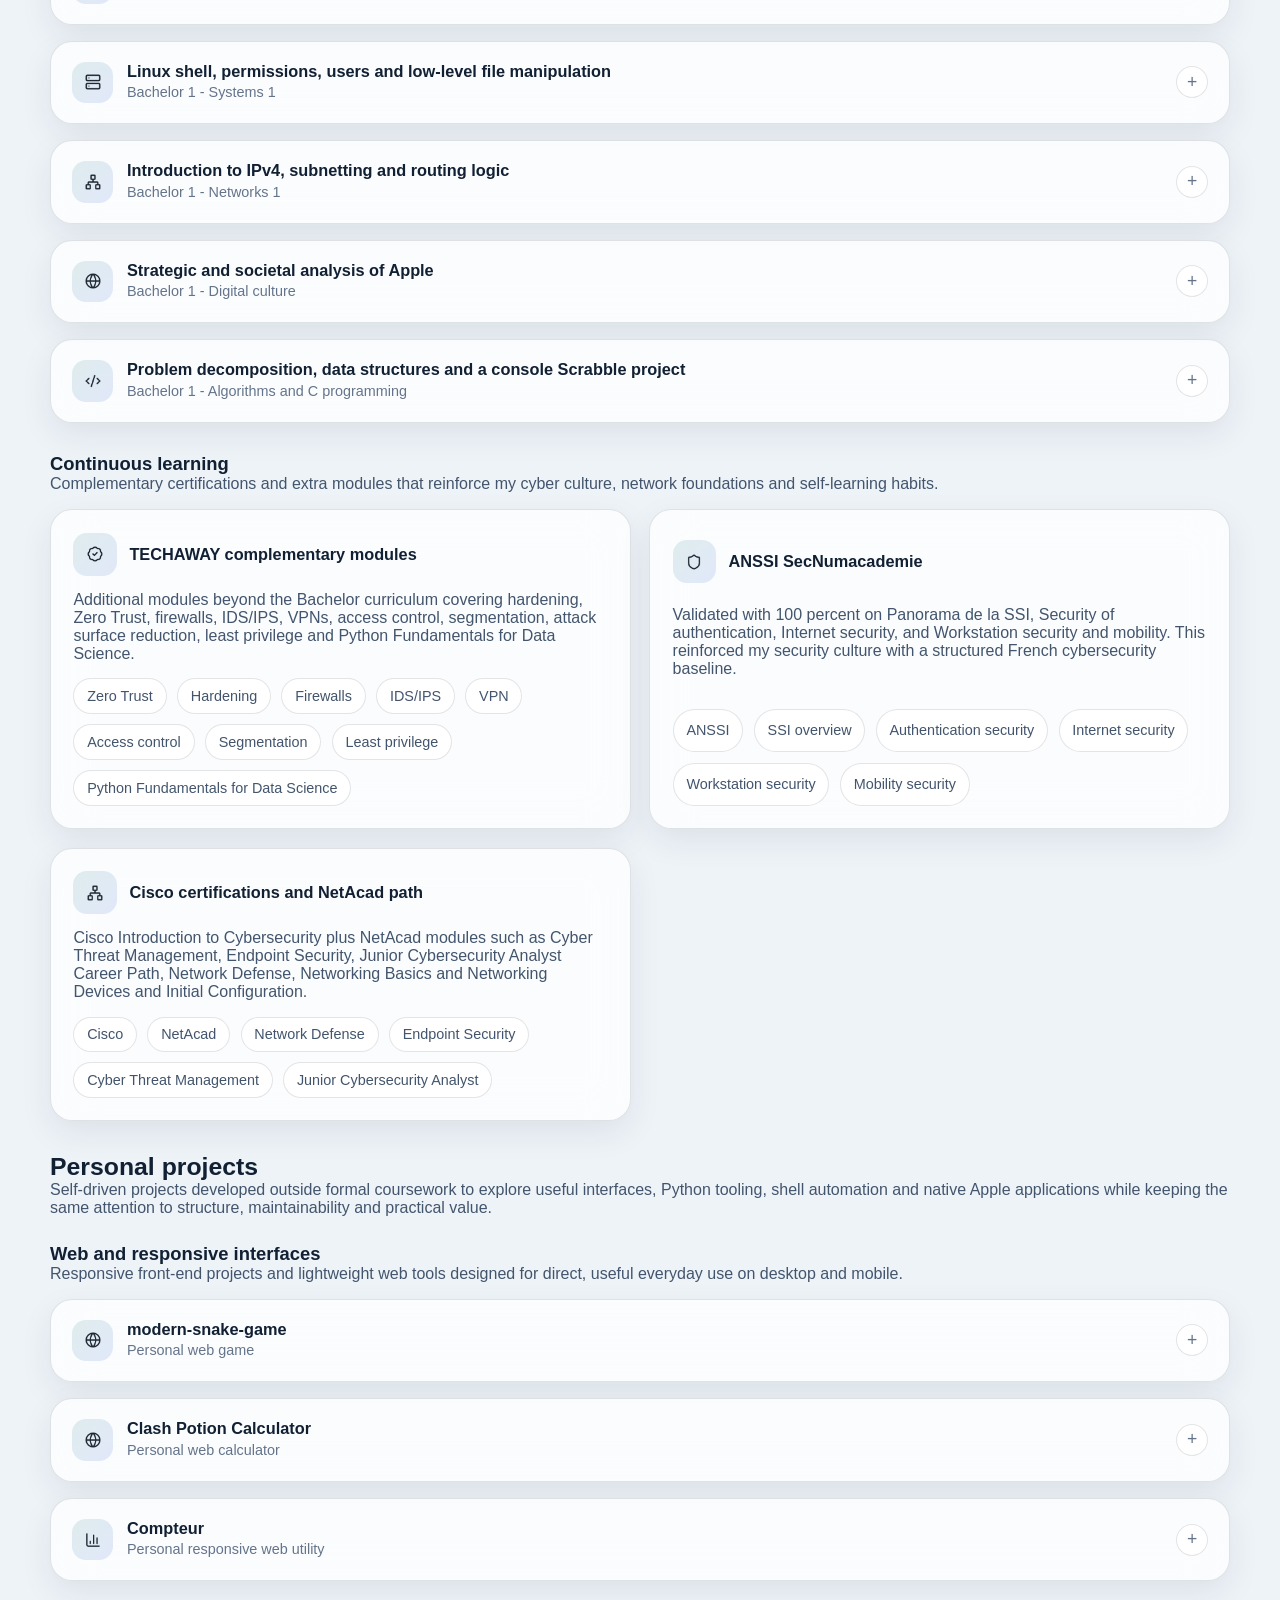
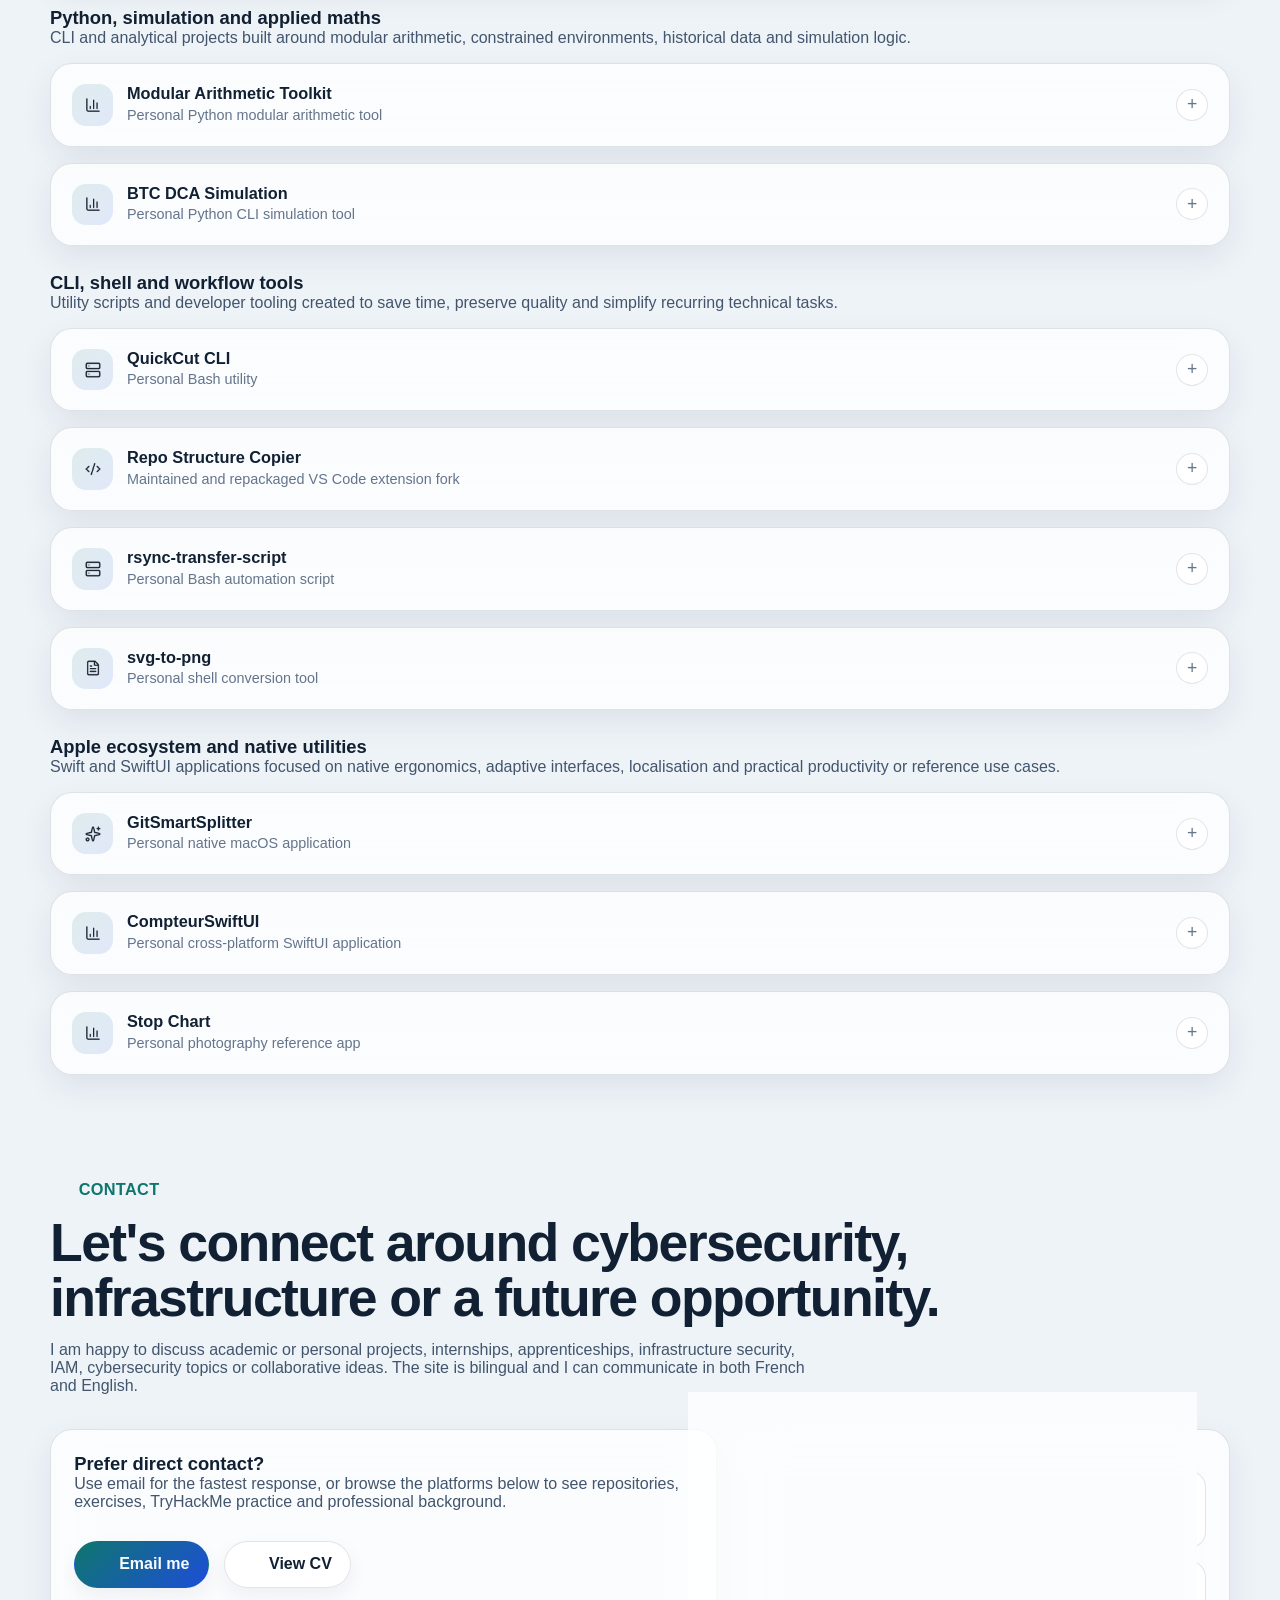
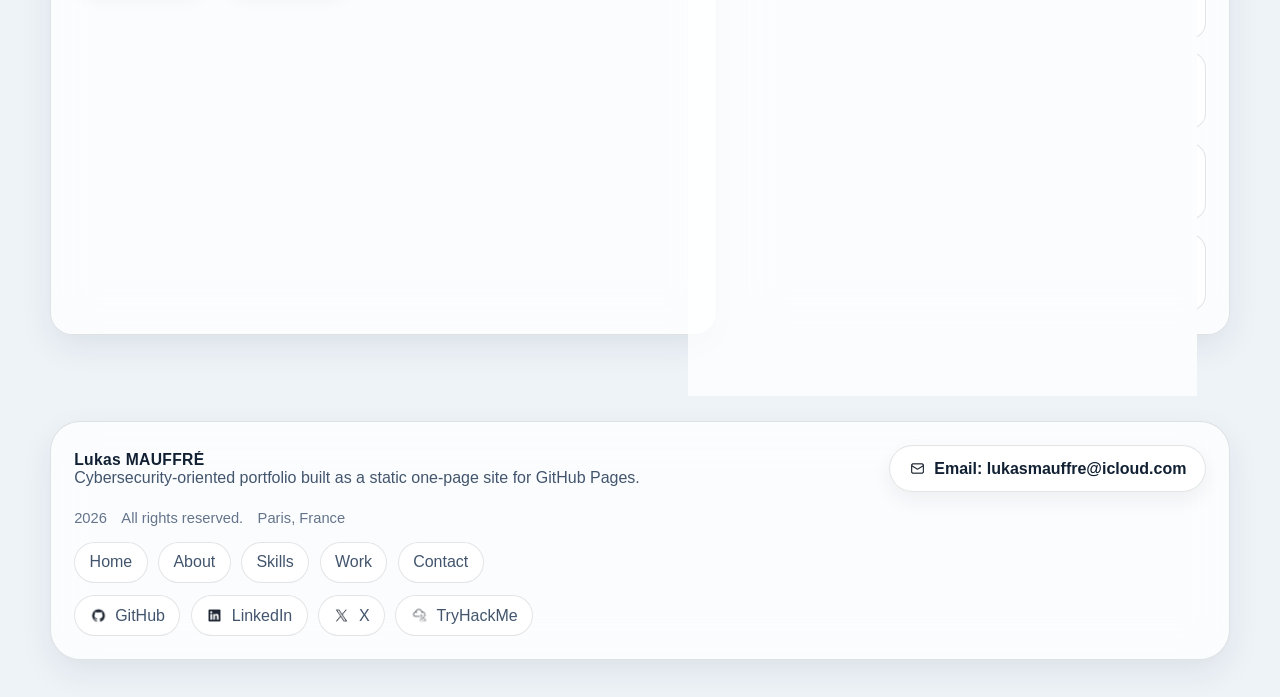
==== commit 1dccc6fe: "Remove i18n assembler; use per-language data Delete the js/i18n.js assembler and stop including it i" ====
--- a/index.html
+++ b/index.html
@@ -58,7 +58,6 @@
 
     <script defer src="js/i18n.en.js"></script>
     <script defer src="js/i18n.fr.js"></script>
-    <script defer src="js/i18n.js"></script>
     <script defer src="js/main.js"></script>
   </body>
 </html>
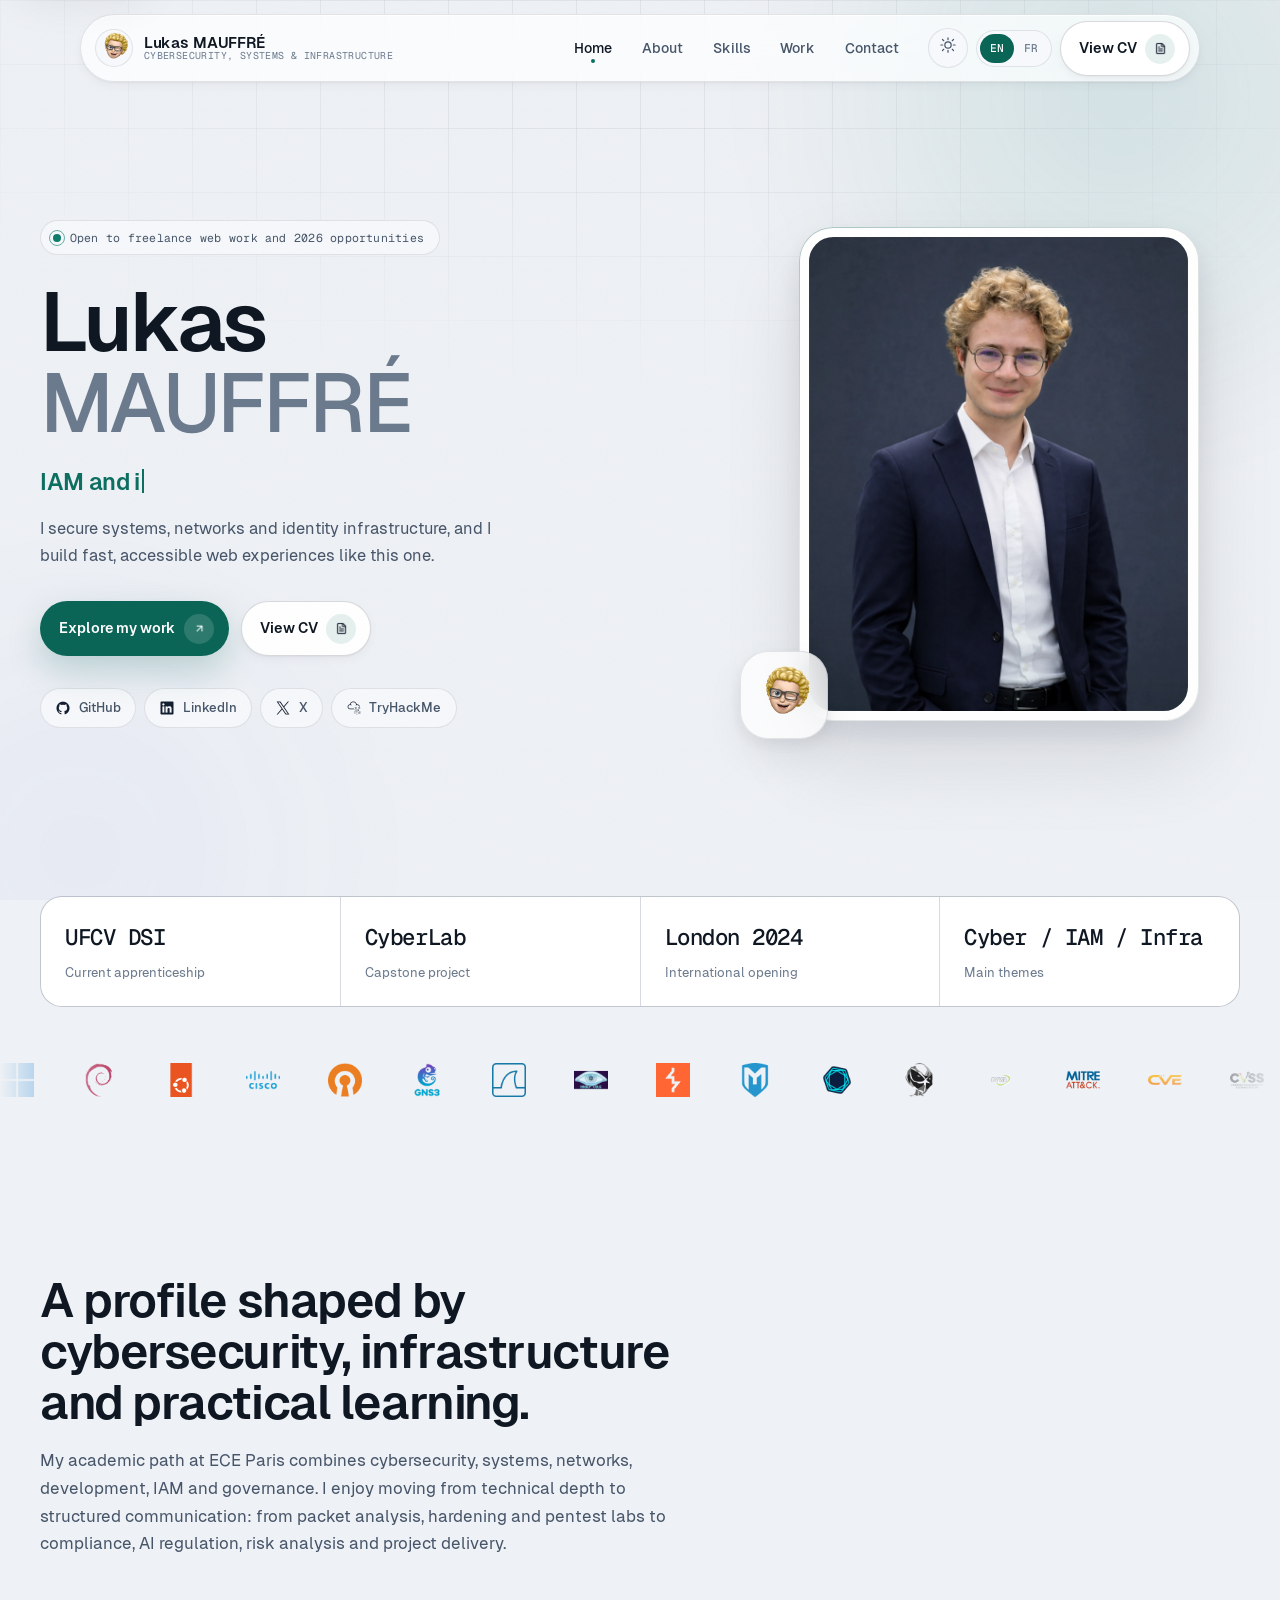
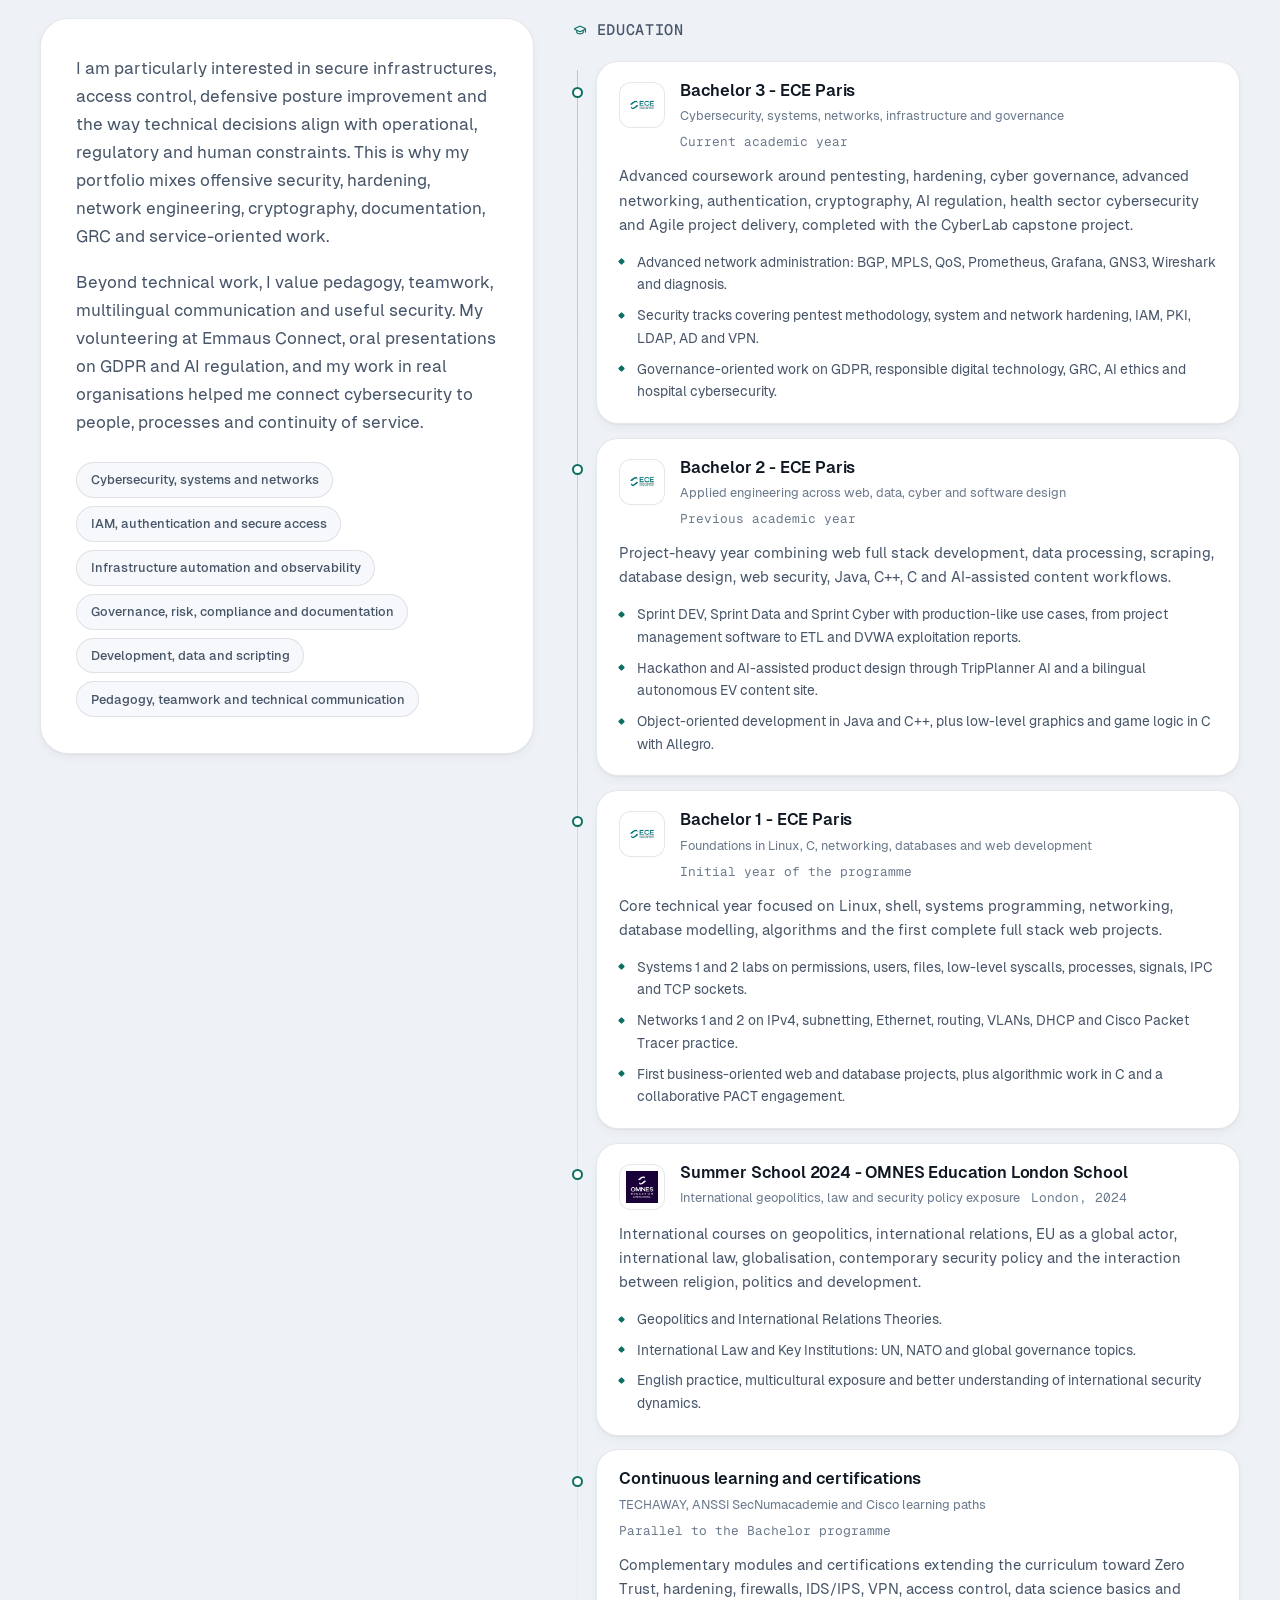
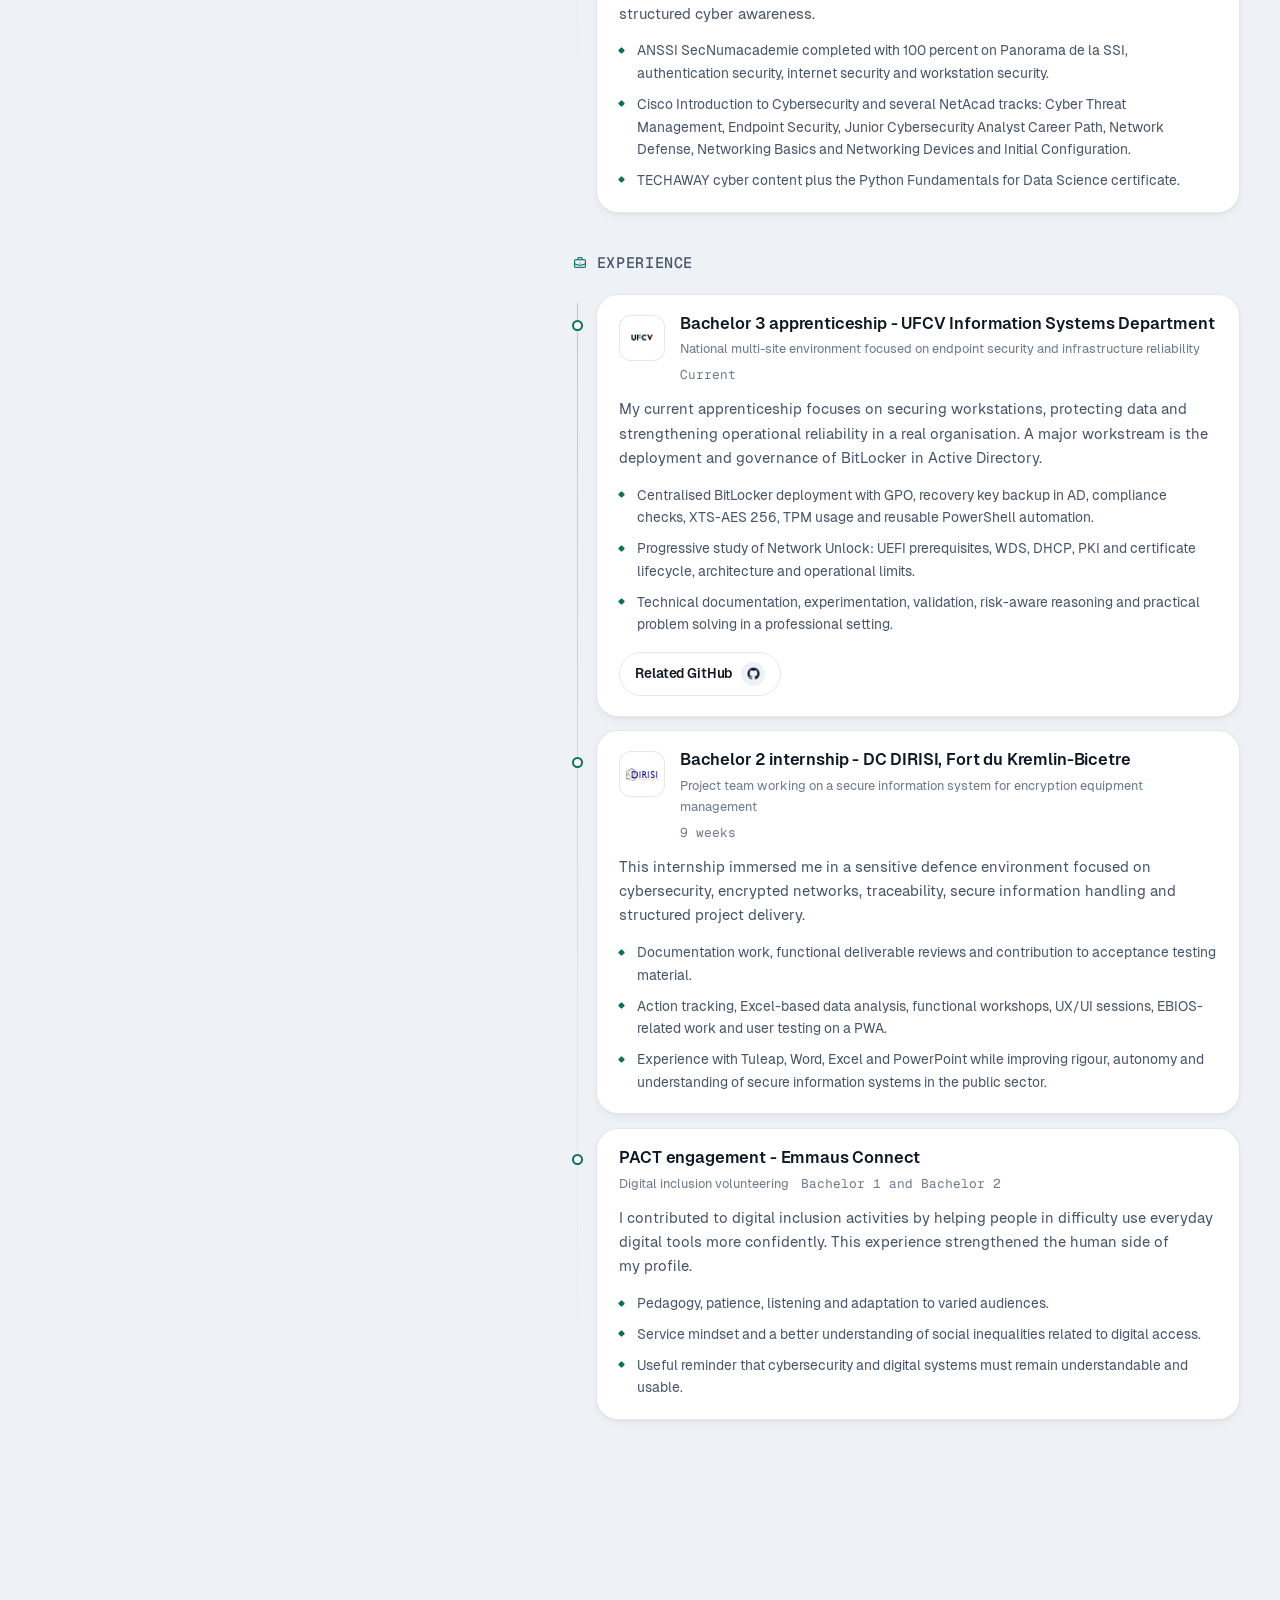
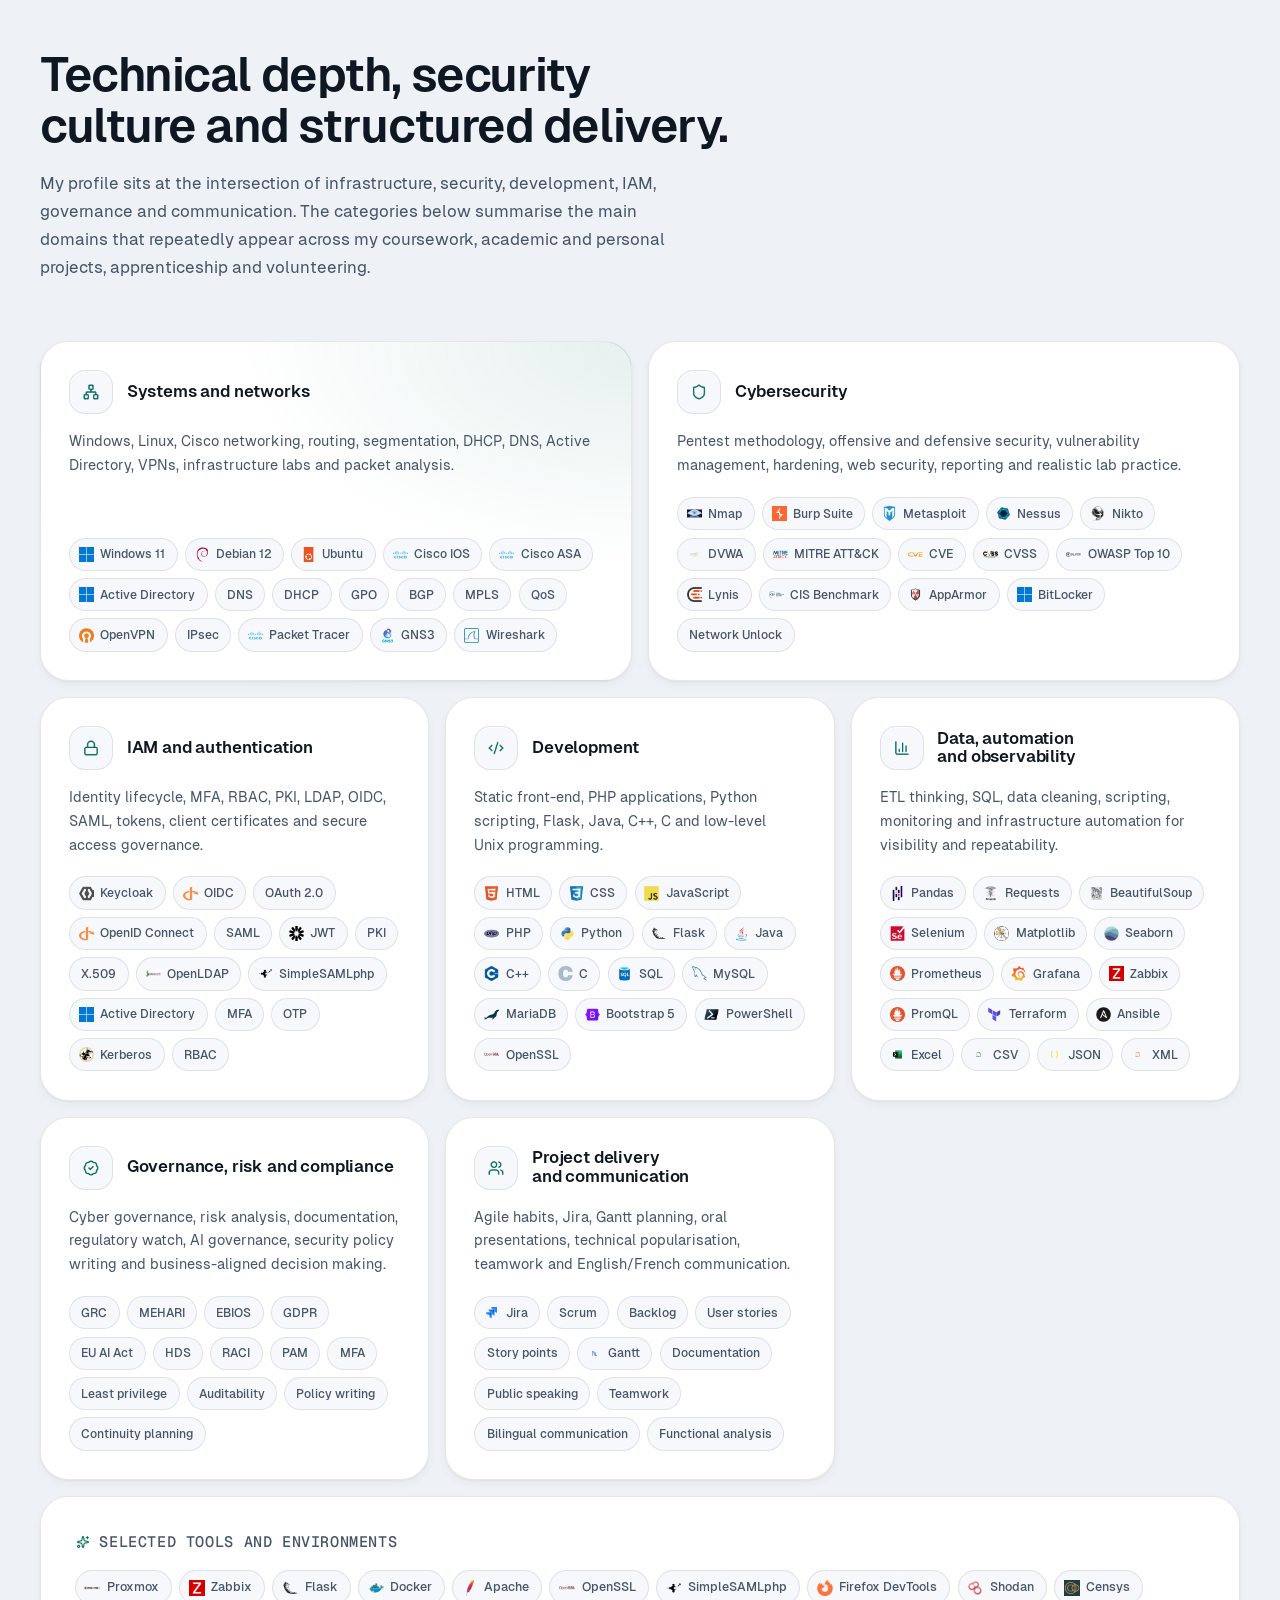
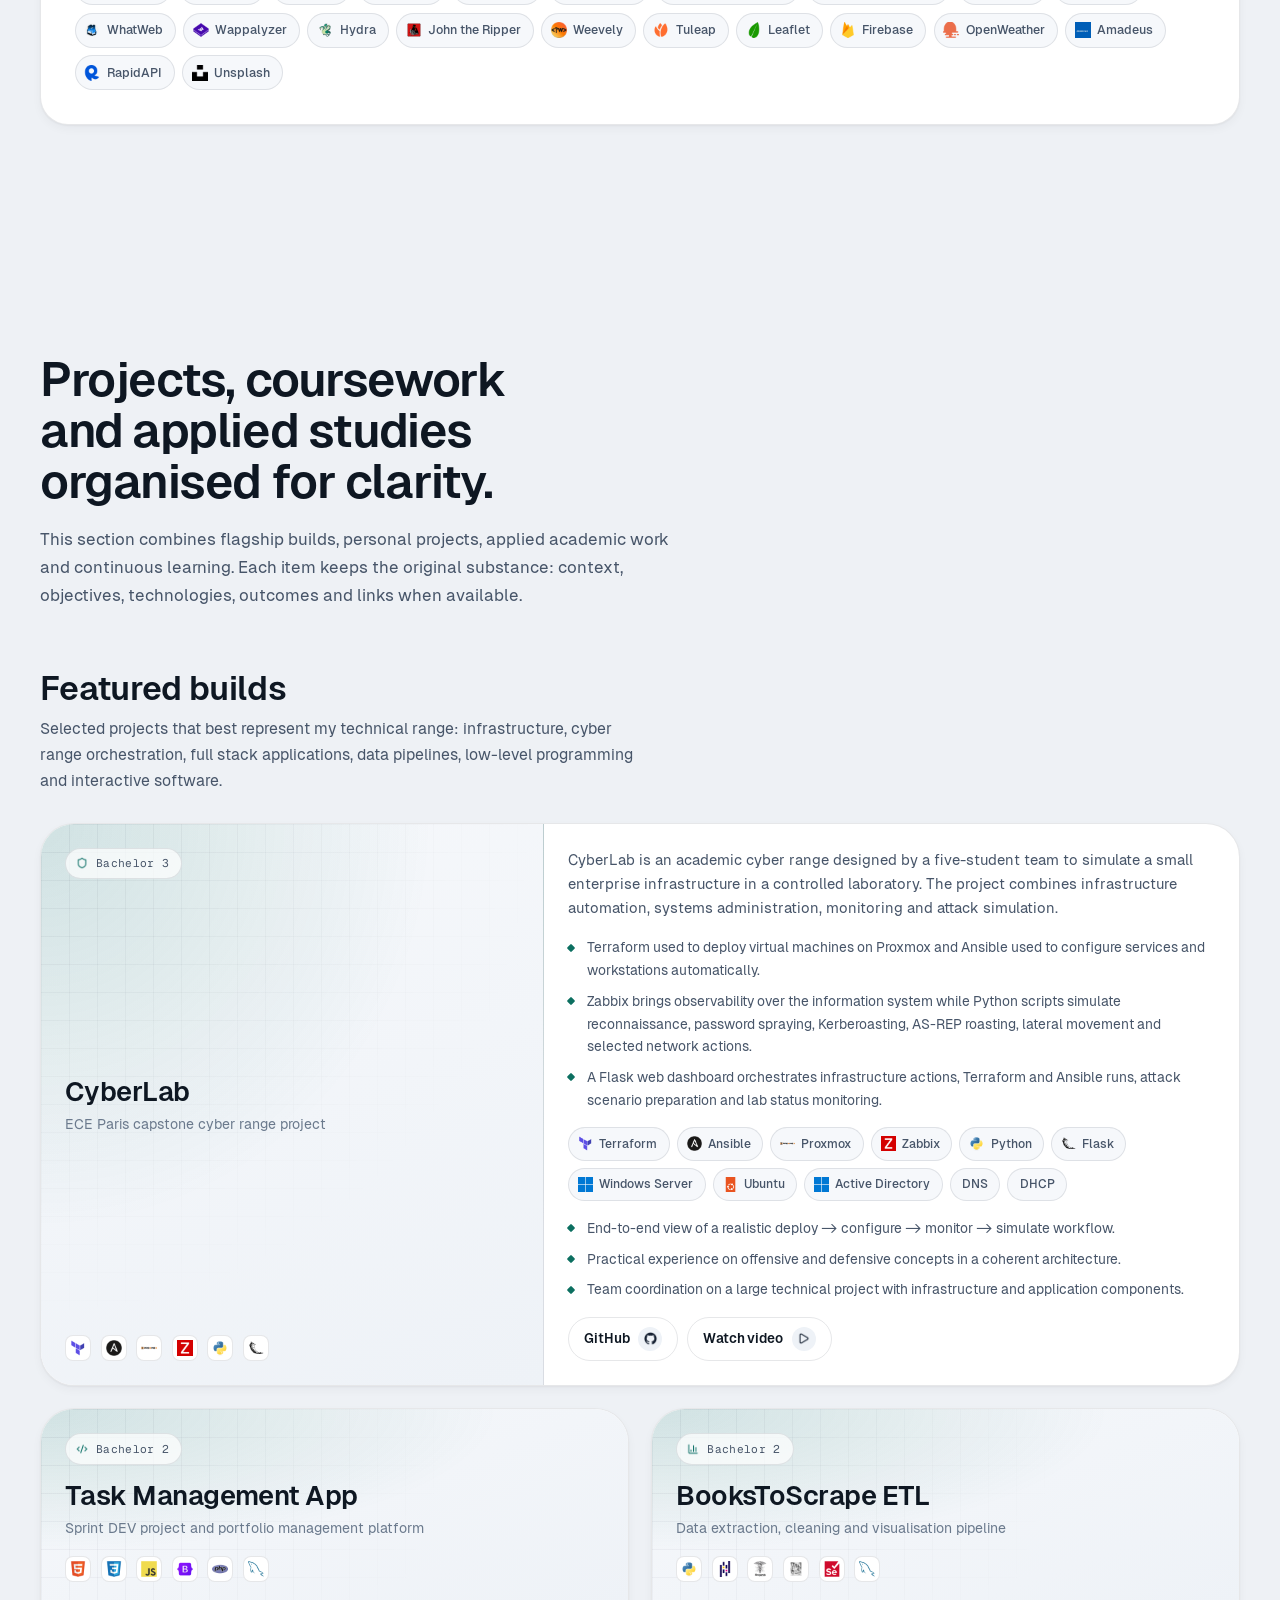
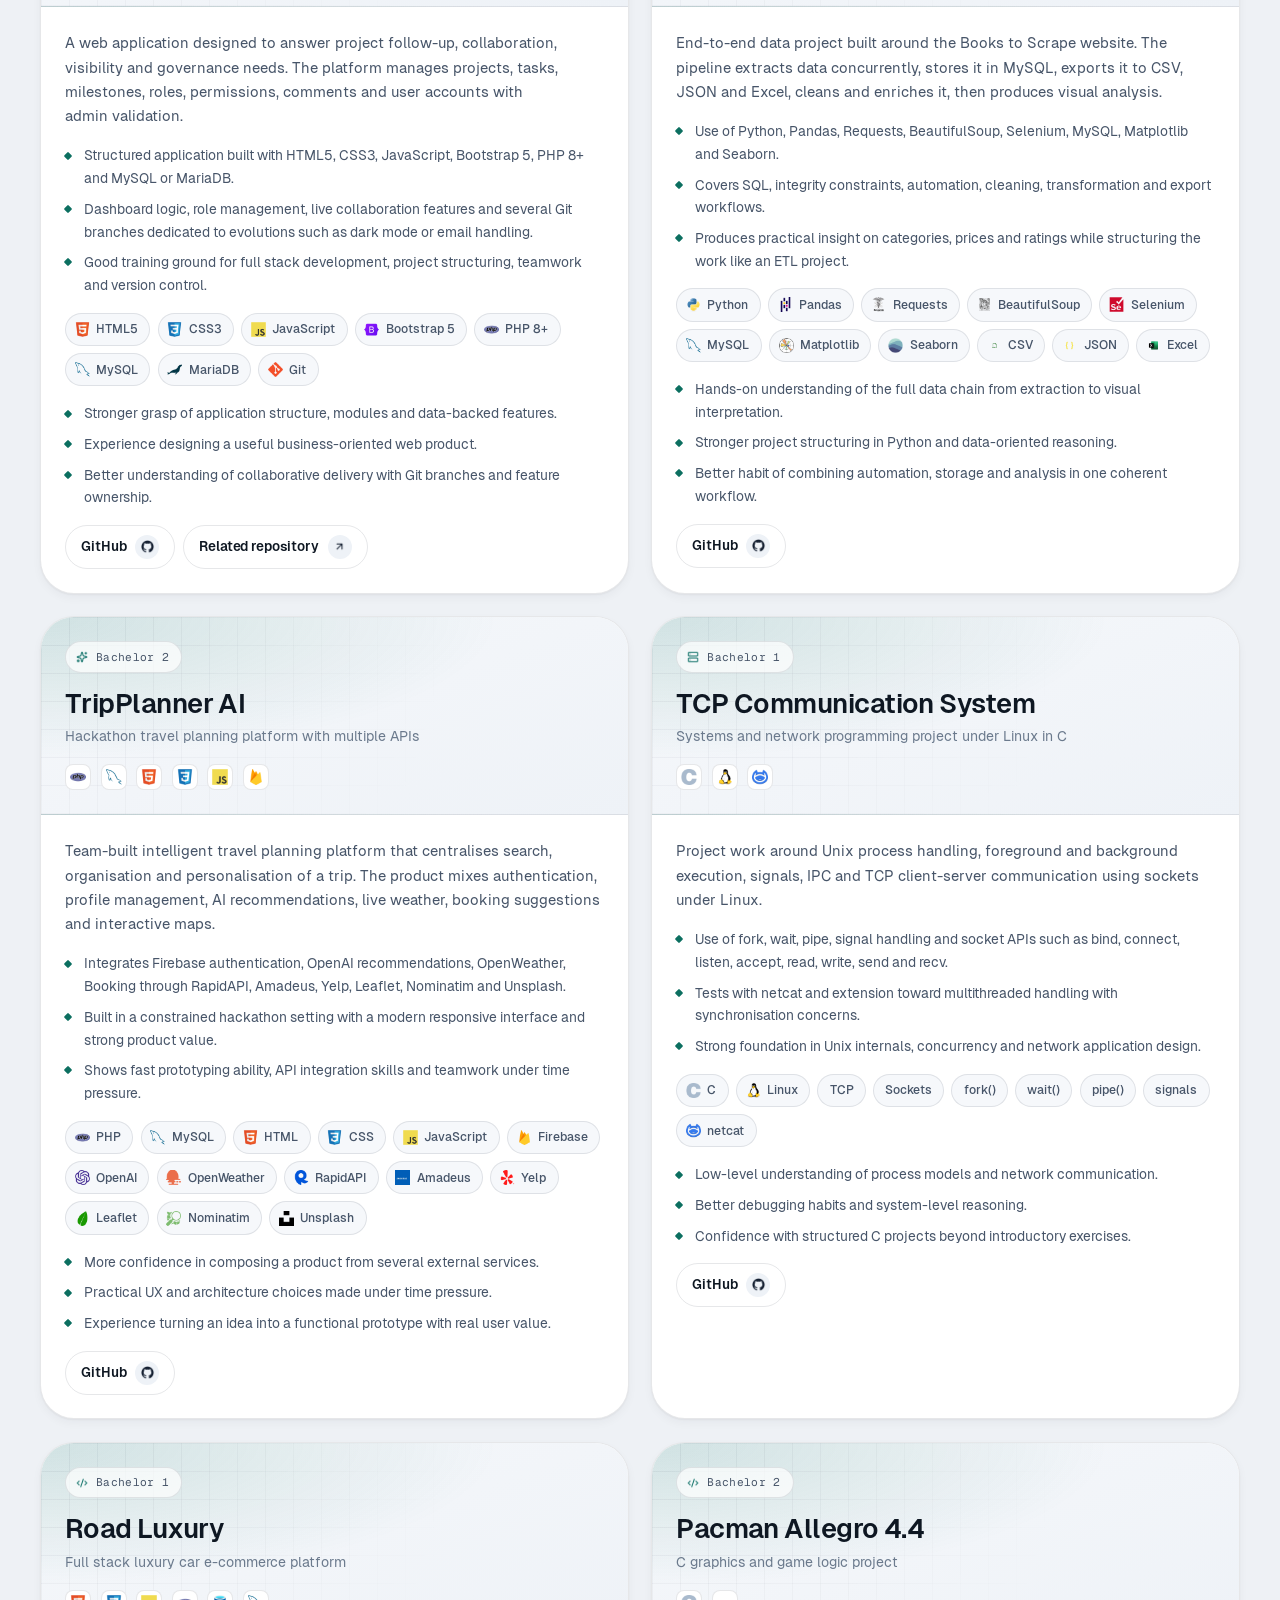
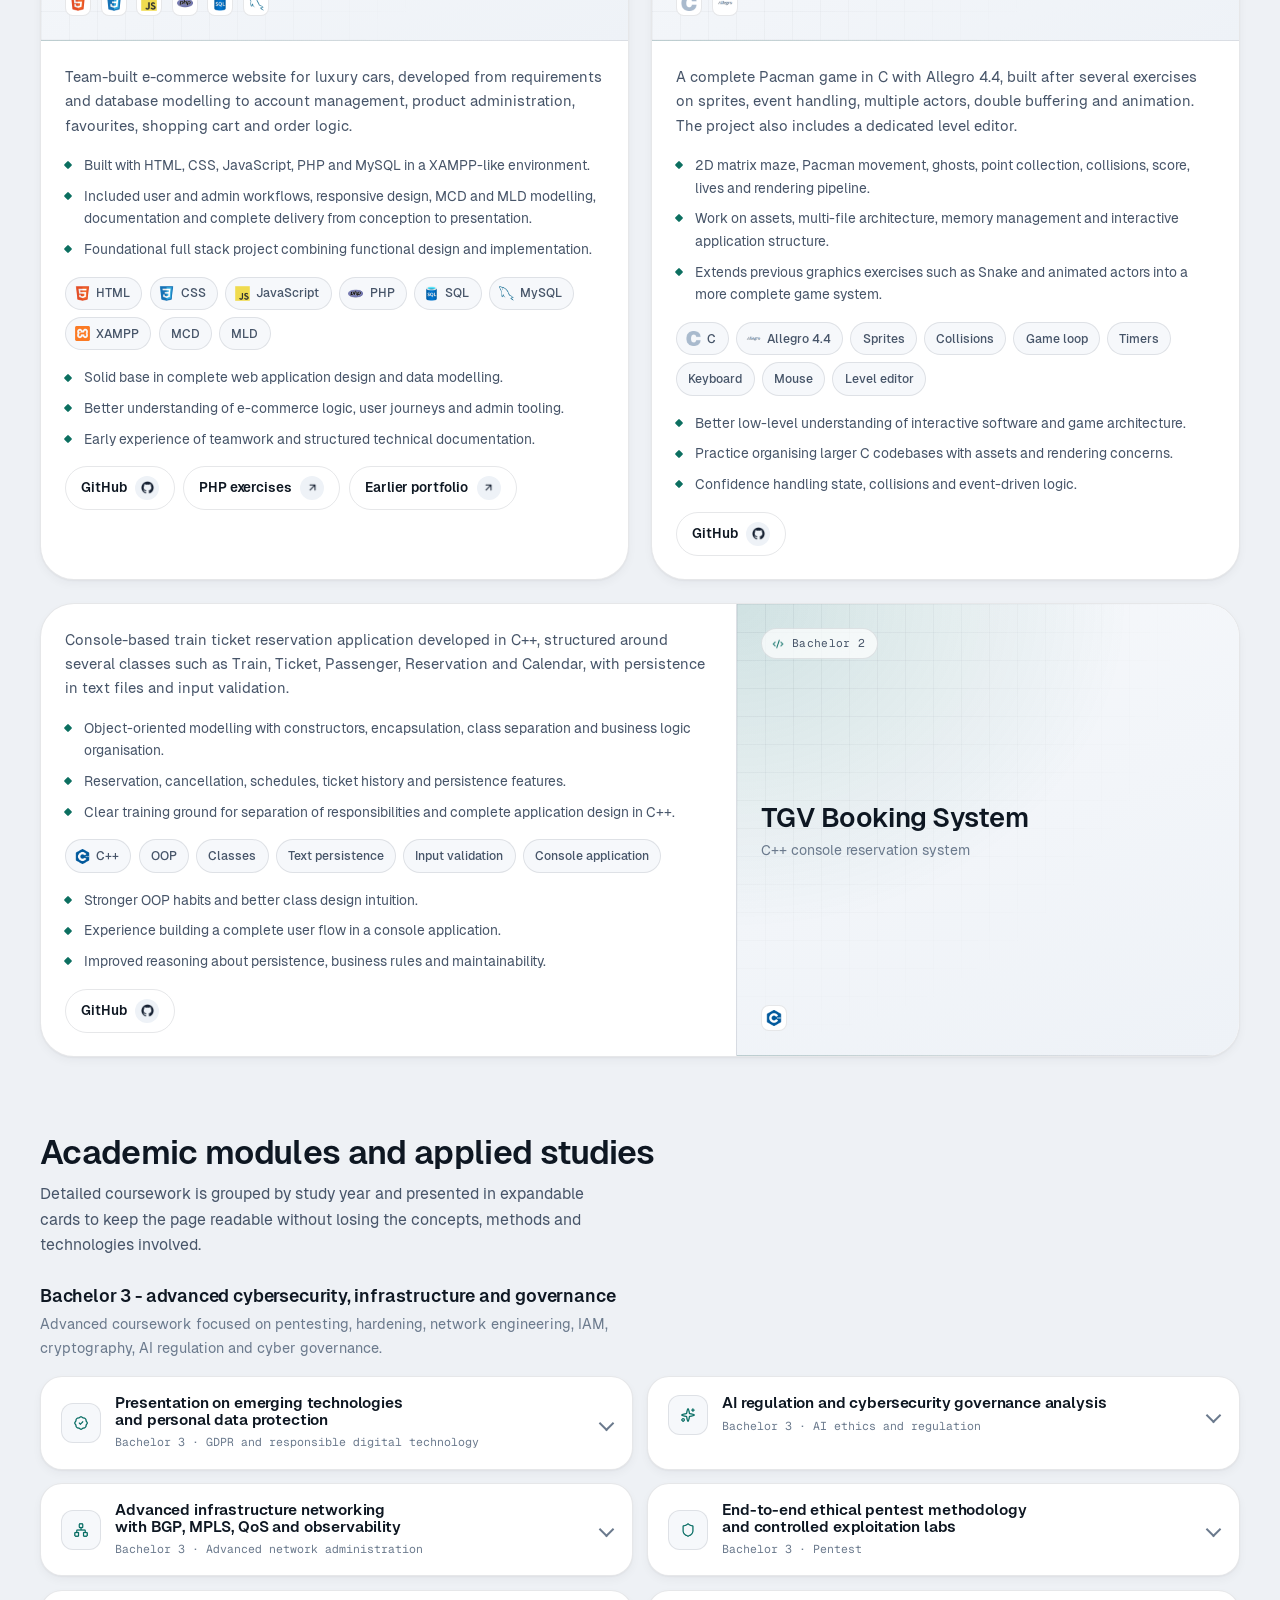
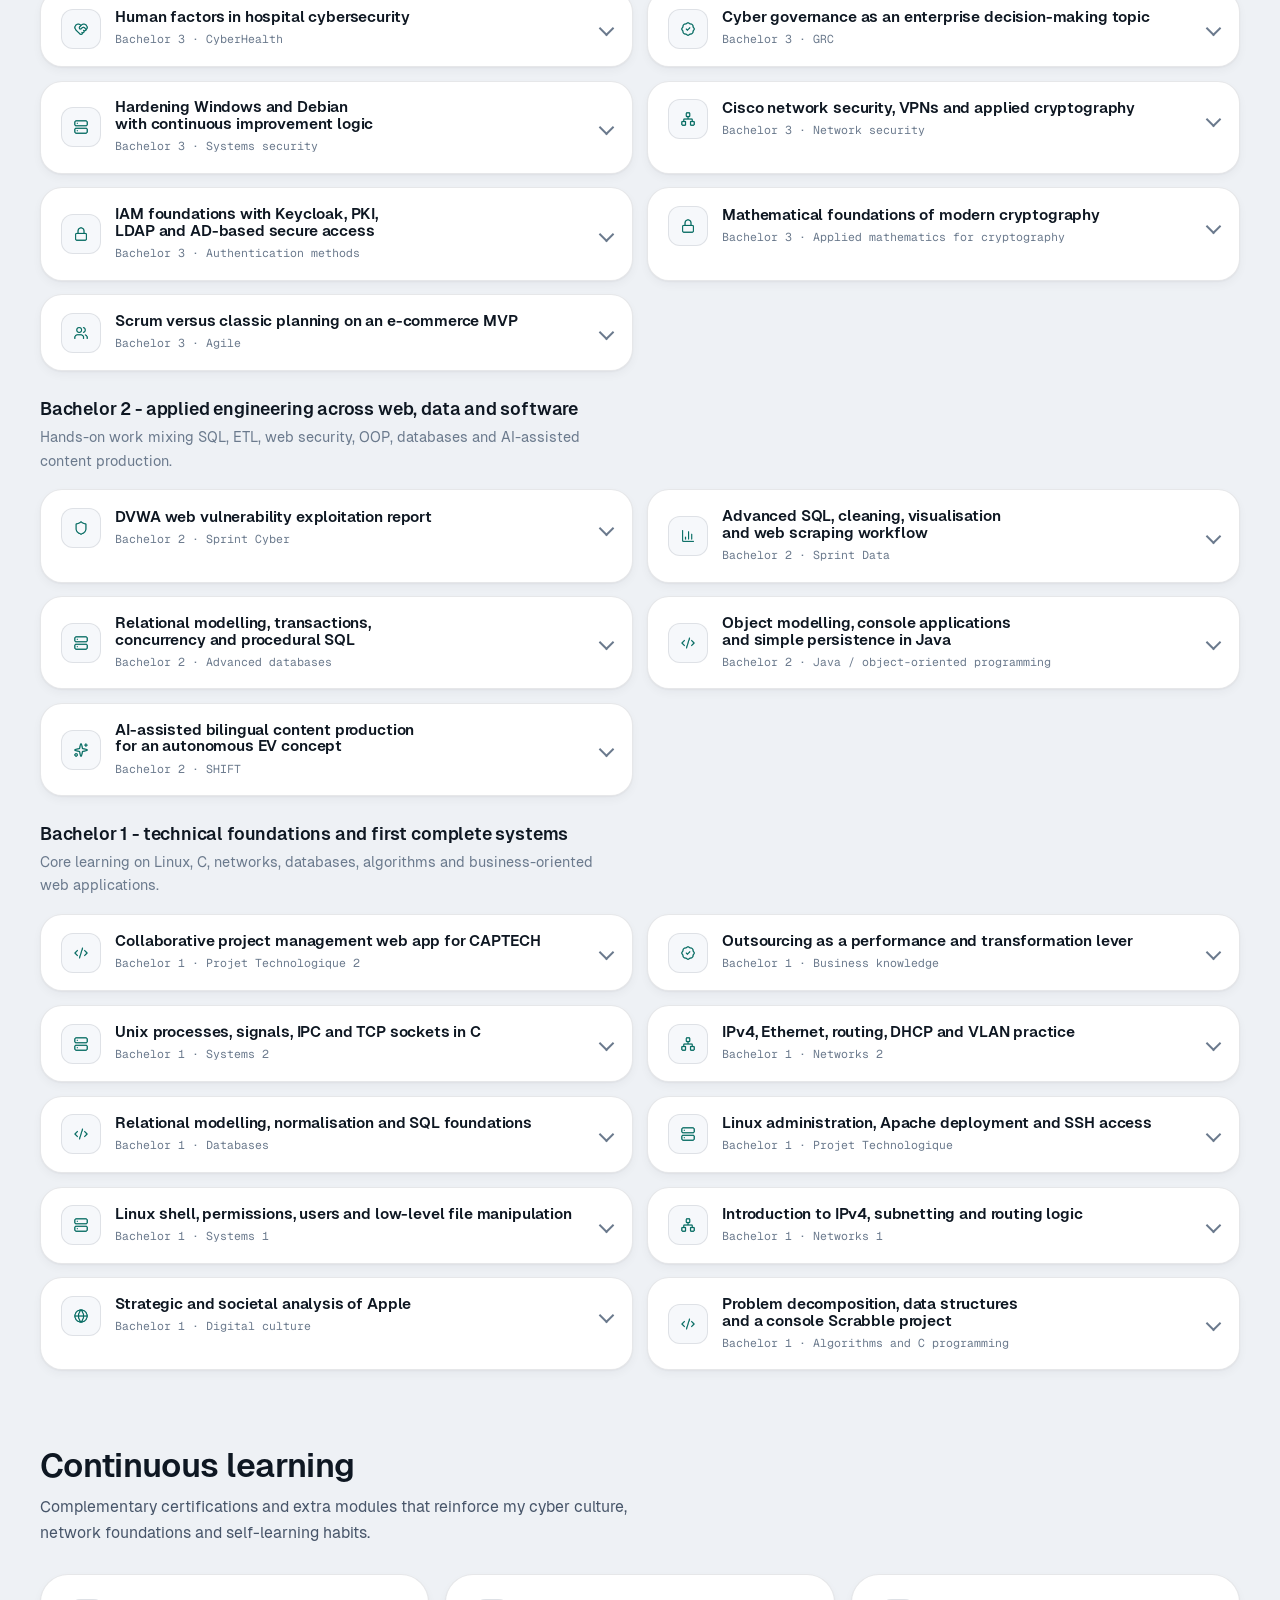
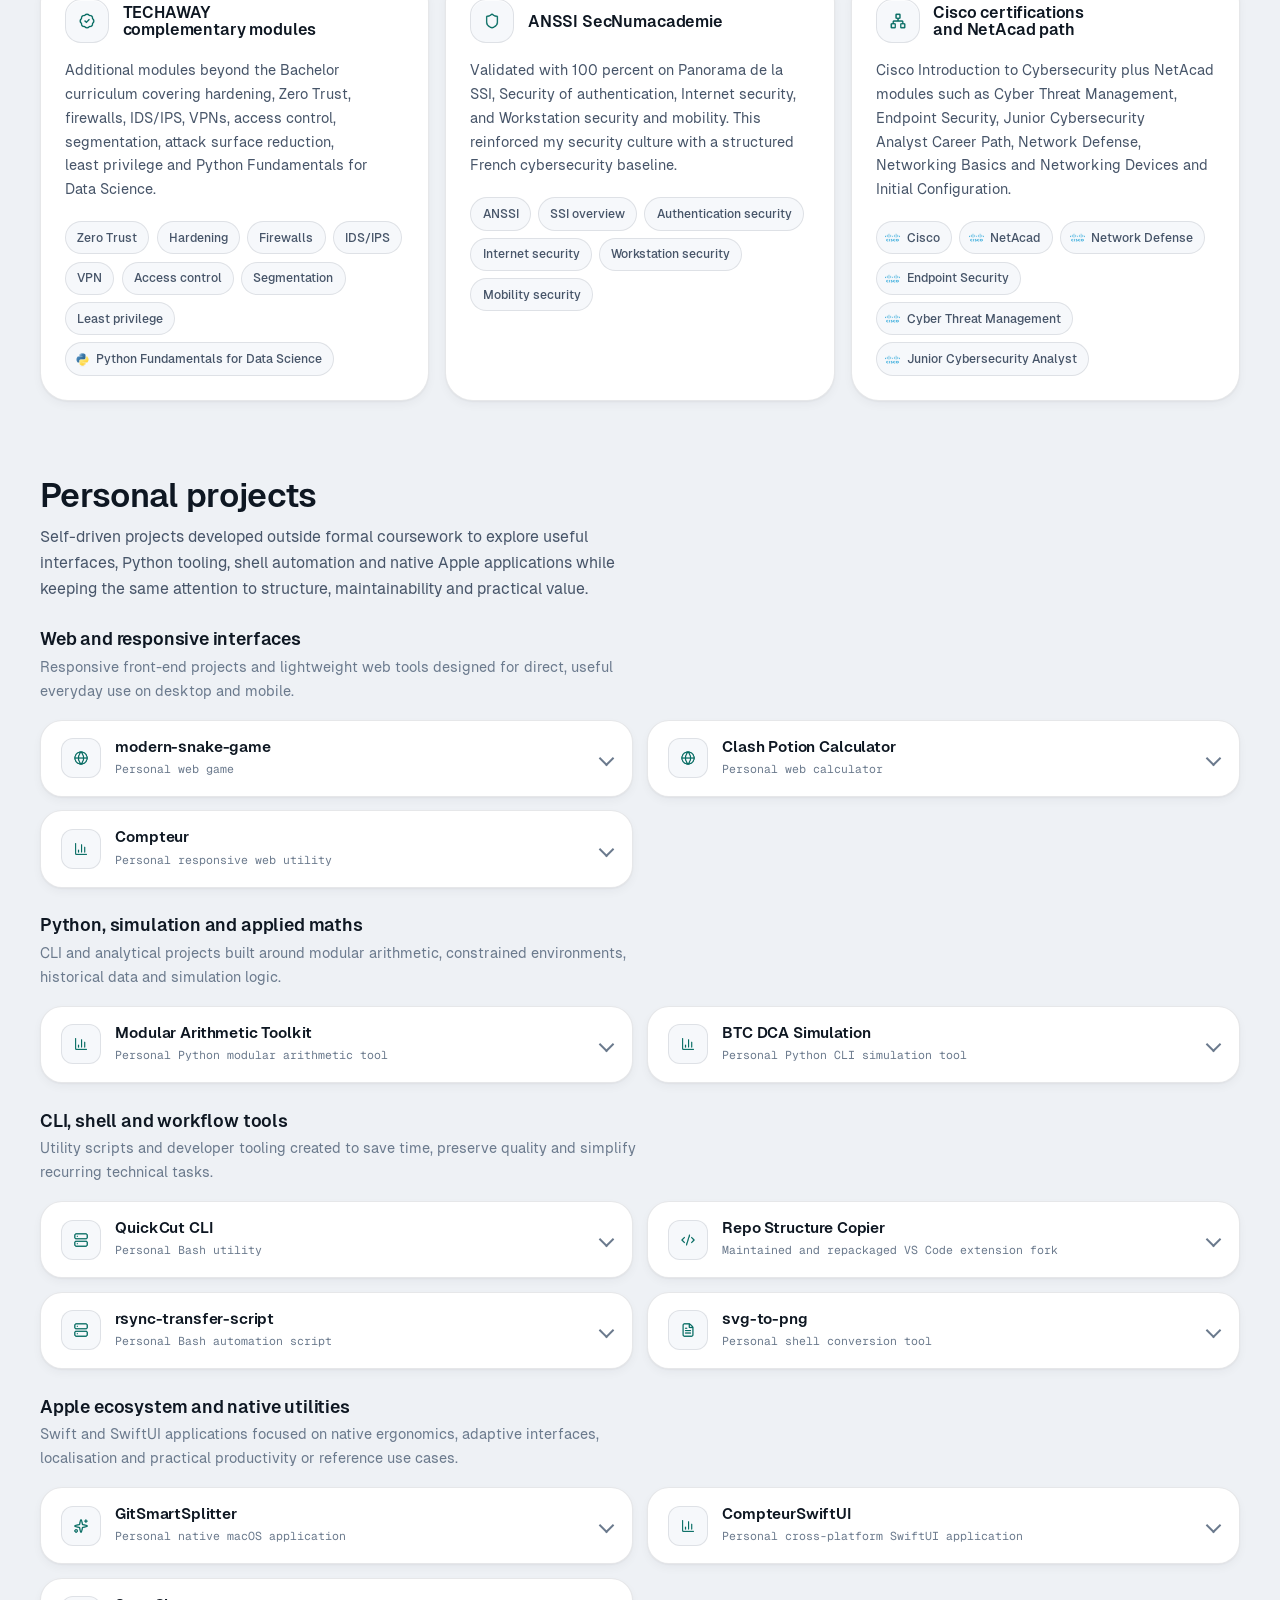
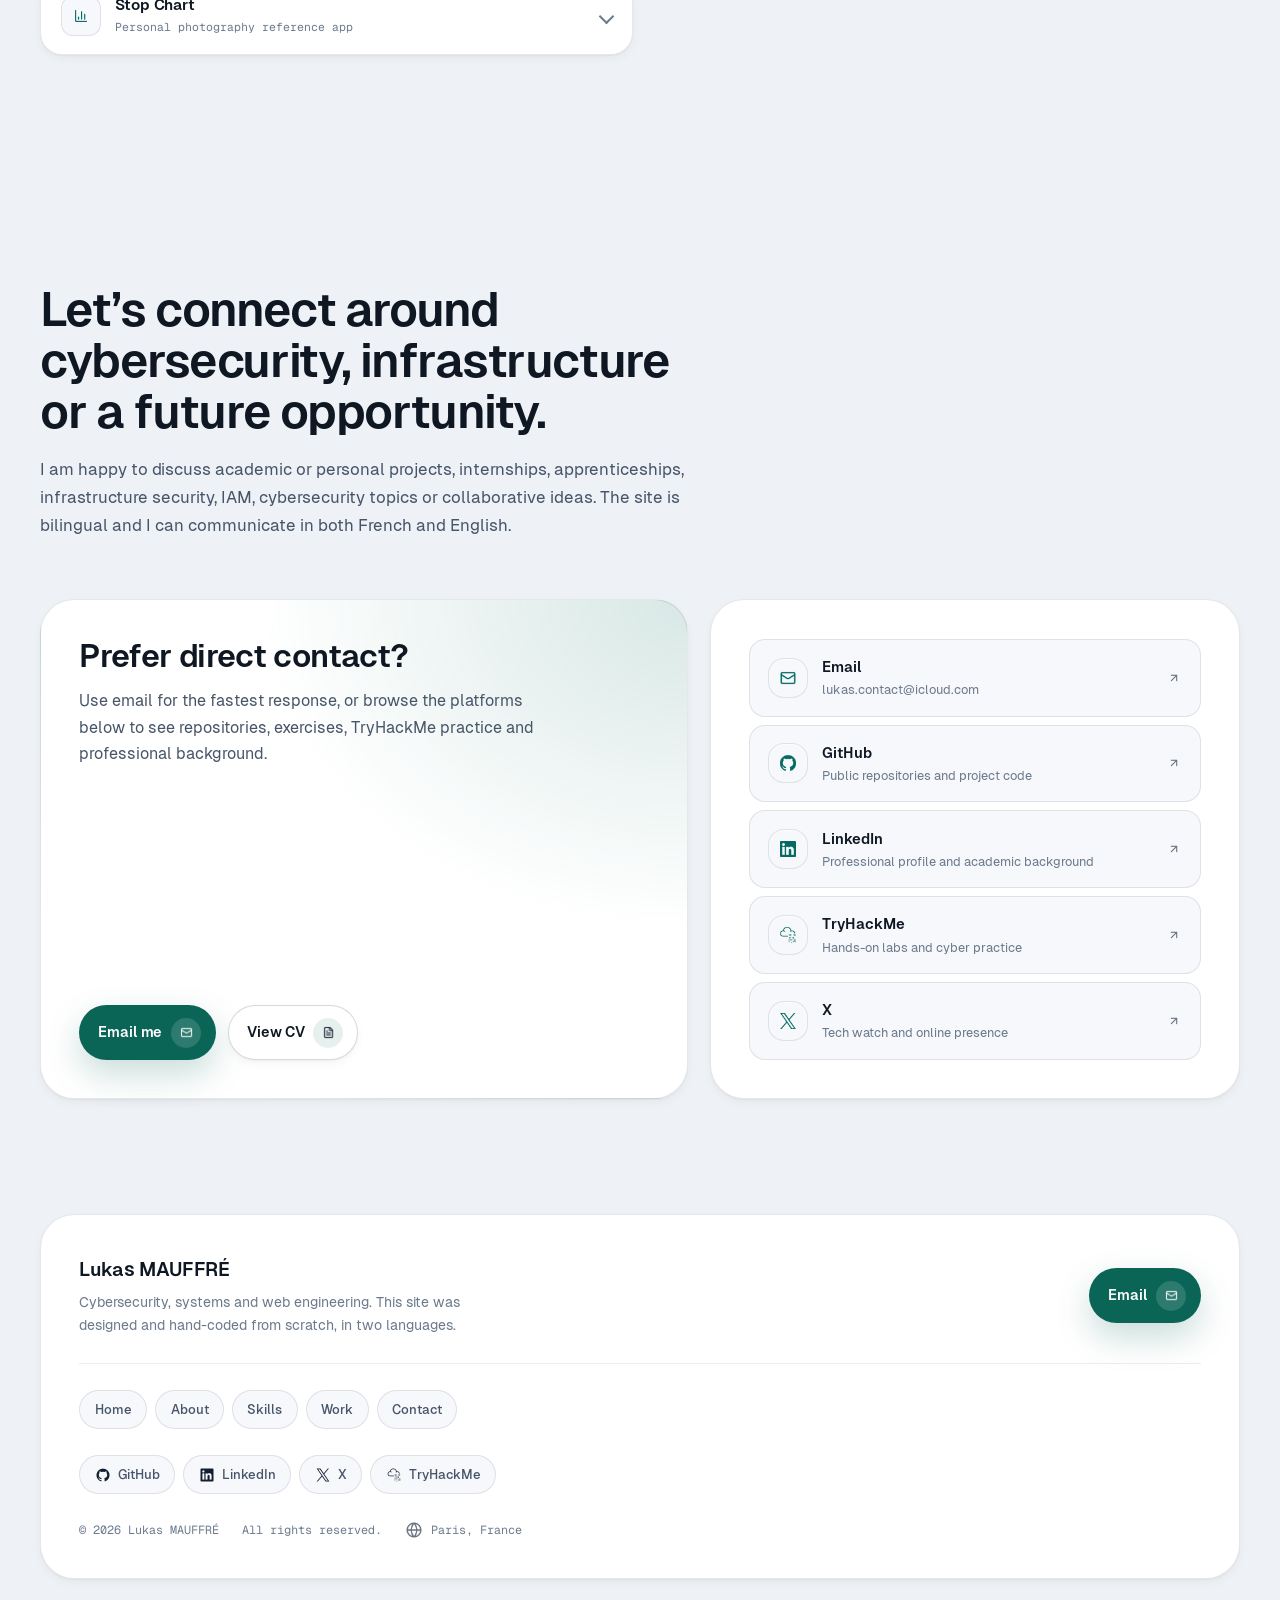
==== commit b1789754: "Redesign portfolio with engineered dark-tech design system Full visual and interaction overhaul whil" ====
--- a/index.html
+++ b/index.html
@@ -3,29 +3,68 @@
   <head>
     <meta charset="UTF-8" />
     <meta name="viewport" content="width=device-width, initial-scale=1.0, viewport-fit=cover" />
-    <title>Lukas Mauffre | Cybersecurity, Systems & Infrastructure Portfolio</title>
+    <title>Lukas Mauffre | Cybersecurity, Systems &amp; Web Engineering</title>
     <meta
       name="description"
-      content="Personal portfolio of Lukas Mauffre, focused on cybersecurity, systems, networks, infrastructure, IAM, development and governance."
+      content="Portfolio of Lukas Mauffre: cybersecurity, systems, networks, infrastructure, IAM and web engineering. Bilingual, designed and hand-coded from scratch."
     />
     <meta
       name="keywords"
-      content="Lukas Mauffre, cybersecurity, systems, networks, infrastructure, IAM, Active Directory, pentest, portfolio"
+      content="Lukas Mauffre, cybersecurity, systems, networks, infrastructure, IAM, Active Directory, pentest, web development, portfolio"
     />
     <meta name="author" content="Lukas Mauffre" />
-    <meta name="color-scheme" content="light dark" />
+    <meta name="theme-color" content="#0b6557" media="(prefers-color-scheme: light)" />
+    <meta name="theme-color" content="#080c12" media="(prefers-color-scheme: dark)" />
     <meta property="og:type" content="website" />
     <meta
       property="og:title"
-      content="Lukas Mauffre | Cybersecurity, Systems & Infrastructure Portfolio"
+      content="Lukas Mauffre | Cybersecurity, Systems &amp; Web Engineering"
     />
     <meta
       property="og:description"
-      content="One-page bilingual portfolio covering cybersecurity, systems, networks, infrastructure, IAM, development and governance."
+      content="Bilingual portfolio covering cybersecurity, systems, networks, infrastructure, IAM and web engineering."
     />
     <meta property="og:image" content="assets/images/profile/profile-photo.webp" />
     <meta property="og:locale" content="en_US" />
+
     <link rel="icon" type="image/svg+xml" href="assets/icons/favicon.svg" />
+
+    <link
+      rel="preload"
+      href="assets/fonts/geist-sans-400.woff2"
+      as="font"
+      type="font/woff2"
+      crossorigin
+    />
+    <link
+      rel="preload"
+      href="assets/fonts/geist-sans-600.woff2"
+      as="font"
+      type="font/woff2"
+      crossorigin
+    />
+    <link
+      rel="preload"
+      href="assets/fonts/geist-mono-400.woff2"
+      as="font"
+      type="font/woff2"
+      crossorigin
+    />
+
+    <script>
+      /* Set theme before paint to avoid a flash of the wrong colour scheme. */
+      (function () {
+        try {
+          var saved = localStorage.getItem("lukas-portfolio-theme");
+          var prefersDark = window.matchMedia("(prefers-color-scheme: dark)").matches;
+          var theme = saved === "light" || saved === "dark" ? saved : prefersDark ? "dark" : "light";
+          document.documentElement.setAttribute("data-theme", theme);
+        } catch (error) {
+          document.documentElement.setAttribute("data-theme", "light");
+        }
+      })();
+    </script>
+
     <link rel="stylesheet" href="css/style.css" />
   </head>
   <body>
@@ -36,22 +75,23 @@
       <div class="site-glow site-glow-two"></div>
       <div class="site-grid"></div>
     </div>
+    <div class="site-grain" aria-hidden="true"></div>
 
     <header class="site-header" id="site-header"></header>
 
     <main id="main-content">
       <section id="home" class="section hero-section"></section>
-      <section id="about" class="section reveal"></section>
-      <section id="skills" class="section reveal"></section>
-      <section id="projects" class="section reveal"></section>
-      <section id="contact" class="section reveal"></section>
+      <section id="about" class="section"></section>
+      <section id="skills" class="section"></section>
+      <section id="projects" class="section"></section>
+      <section id="contact" class="section"></section>
     </main>
 
     <footer class="site-footer" id="site-footer"></footer>
 
     <noscript>
       <div class="noscript-banner">
-        This portfolio uses JavaScript to switch language and render the detailed content. Please
+        This portfolio uses JavaScript to switch language and render its detailed content. Please
         enable JavaScript to view the full site.
       </div>
     </noscript>
--- a/css/style.css
+++ b/css/style.css
@@ -1,94 +1,180 @@
+/* =============================================================================
+   Lukas Mauffre - Portfolio
+   Design system: engineered dark-tech. Native CSS, no build step.
+   Single locked accent (teal-green signal). Light + dark fully designed.
+   ========================================================================== */
+
+/* ----------------------------------------------------------------------------
+   1. Fonts (self-hosted Geist)
+   ------------------------------------------------------------------------- */
+@font-face {
+  font-family: "Geist";
+  src: url("../assets/fonts/geist-sans-400.woff2") format("woff2");
+  font-weight: 400;
+  font-style: normal;
+  font-display: swap;
+}
+@font-face {
+  font-family: "Geist";
+  src: url("../assets/fonts/geist-sans-500.woff2") format("woff2");
+  font-weight: 500;
+  font-style: normal;
+  font-display: swap;
+}
+@font-face {
+  font-family: "Geist";
+  src: url("../assets/fonts/geist-sans-600.woff2") format("woff2");
+  font-weight: 600;
+  font-style: normal;
+  font-display: swap;
+}
+@font-face {
+  font-family: "Geist";
+  src: url("../assets/fonts/geist-sans-700.woff2") format("woff2");
+  font-weight: 700;
+  font-style: normal;
+  font-display: swap;
+}
+@font-face {
+  font-family: "Geist Mono";
+  src: url("../assets/fonts/geist-mono-400.woff2") format("woff2");
+  font-weight: 400;
+  font-style: normal;
+  font-display: swap;
+}
+@font-face {
+  font-family: "Geist Mono";
+  src: url("../assets/fonts/geist-mono-500.woff2") format("woff2");
+  font-weight: 500;
+  font-style: normal;
+  font-display: swap;
+}
+
+/* ----------------------------------------------------------------------------
+   2. Tokens
+   ------------------------------------------------------------------------- */
 :root {
-  color-scheme: light dark;
-  --safe-area-top: env(safe-area-inset-top, 0px);
-  --safe-area-right: env(safe-area-inset-right, 0px);
-  --safe-area-bottom: env(safe-area-inset-bottom, 0px);
-  --safe-area-left: env(safe-area-inset-left, 0px);
-  --font-sans: "Avenir Next", "Segoe UI", "Helvetica Neue", Helvetica, sans-serif;
-  --font-mono:
-    "SFMono-Regular", ui-monospace, "JetBrains Mono", "Menlo", "Monaco",
-    "Cascadia Mono", "Segoe UI Mono", monospace;
-  --bg: #eef3f8;
-  --bg-strong: #f7fafc;
-  --surface: rgba(255, 255, 255, 0.76);
-  --surface-strong: rgba(255, 255, 255, 0.94);
-  --surface-muted: rgba(255, 255, 255, 0.6);
-  --text-primary: #112033;
-  --text-secondary: #42556d;
-  --text-muted: #64748b;
-  --border: rgba(17, 32, 51, 0.12);
-  --border-strong: rgba(17, 32, 51, 0.2);
-  --accent: #0f766e;
-  --accent-alt: #1d4ed8;
-  --accent-soft: rgba(15, 118, 110, 0.12);
-  --accent-alt-soft: rgba(29, 78, 216, 0.12);
-  --icon-filter-standard:
-    brightness(0) saturate(100%) invert(12%) sepia(17%) saturate(1100%)
-    hue-rotate(176deg) brightness(94%) contrast(92%);
-  --icon-filter-muted:
-    brightness(0) saturate(100%) invert(44%) sepia(12%) saturate(584%)
-    hue-rotate(176deg) brightness(93%) contrast(88%);
-  --icon-filter-accent:
-    brightness(0) saturate(100%) invert(36%) sepia(56%) saturate(971%)
-    hue-rotate(138deg) brightness(89%) contrast(97%);
-  --icon-filter-inverse: brightness(0) saturate(100%) invert(100%);
-  --icon-filter-social: var(--icon-filter-standard);
+  color-scheme: light;
+
+  --safe-top: env(safe-area-inset-top, 0px);
+  --safe-right: env(safe-area-inset-right, 0px);
+  --safe-bottom: env(safe-area-inset-bottom, 0px);
+  --safe-left: env(safe-area-inset-left, 0px);
+
+  --font-sans: "Geist", "Segoe UI", "Helvetica Neue", Helvetica, Arial, sans-serif;
+  --font-mono: "Geist Mono", "SFMono-Regular", ui-monospace, "JetBrains Mono", Menlo, monospace;
+
+  /* Neutrals - cool slate, light */
+  --bg: #eef1f5;
+  --bg-2: #e7ebf1;
+  --surface: #ffffff;
+  --surface-2: #f6f8fb;
+  --surface-3: #eef2f7;
+  --text: #0e1722;
+  --text-2: #475569;
+  --text-3: #6b7a8d;
+  --border: rgba(15, 23, 42, 0.10);
+  --border-2: rgba(15, 23, 42, 0.16);
+  --hairline: rgba(15, 23, 42, 0.08);
+
+  /* Single accent - teal-green signal */
+  --accent: #0c6f60;
+  --accent-bright: #0e7c6b;
+  --accent-strong: #0b6557; /* button bg */
+  --accent-ink: #ffffff;    /* text on accent button */
+  --accent-soft: rgba(12, 111, 96, 0.10);
+  --accent-soft-2: rgba(12, 111, 96, 0.16);
+  --accent-line: rgba(12, 111, 96, 0.28);
+
+  /* Icon recolor filters (icons are monochrome webp) */
+  --icon-text:
+    brightness(0) saturate(100%) invert(9%) sepia(24%) saturate(1400%)
+    hue-rotate(178deg) brightness(94%) contrast(94%);
+  --icon-muted:
+    brightness(0) saturate(100%) invert(46%) sepia(10%) saturate(620%)
+    hue-rotate(176deg) brightness(92%) contrast(88%);
+  --icon-accent:
+    brightness(0) saturate(100%) invert(31%) sepia(58%) saturate(1100%)
+    hue-rotate(135deg) brightness(86%) contrast(96%);
+  --icon-inverse: brightness(0) saturate(100%) invert(100%);
+
   --logo-surface: #ffffff;
-  --shadow-lg: 0 20px 60px rgba(17, 32, 51, 0.12);
-  --shadow-md: 0 12px 32px rgba(17, 32, 51, 0.08);
-  --shadow-sm: 0 8px 20px rgba(17, 32, 51, 0.06);
-  --radius-xl: 30px;
-  --radius-lg: 22px;
-  --radius-md: 16px;
-  --radius-sm: 12px;
-  --container-gutter: 2rem;
-  --container: min(
-    1180px,
-    calc(100vw - var(--container-gutter) - var(--safe-area-left) - var(--safe-area-right))
-  );
-  --header-offset-base: 6.5rem;
-  --header-offset: calc(var(--header-offset-base) + var(--safe-area-top));
-  --transition: 180ms ease;
-  --section-space: clamp(1.85rem, 4vw, 2.85rem);
-  --section-shell-top: clamp(1.45rem, 3vw, 2.35rem);
-  --section-shell-bottom: clamp(0.9rem, 2vw, 1.35rem);
-  --section-heading-gap: clamp(0.75rem, 1.4vw, 1rem);
-  --section-heading-space: clamp(1.5rem, 3vw, 2.15rem);
-}
-
-@media (prefers-color-scheme: dark) {
-  :root {
-    --bg: #08111d;
-    --bg-strong: #0d1724;
-    --surface: rgba(10, 18, 29, 0.76);
-    --surface-strong: rgba(10, 18, 29, 0.94);
-    --surface-muted: rgba(10, 18, 29, 0.62);
-    --text-primary: #ecf3fb;
-    --text-secondary: #c3d1e0;
-    --text-muted: #8ea0b6;
-    --border: rgba(148, 163, 184, 0.18);
-    --border-strong: rgba(148, 163, 184, 0.28);
-    --accent: #5eead4;
-    --accent-alt: #60a5fa;
-    --accent-soft: rgba(94, 234, 212, 0.15);
-    --accent-alt-soft: rgba(96, 165, 250, 0.14);
-    --icon-filter-standard:
-      brightness(0) saturate(100%) invert(96%) sepia(8%) saturate(458%)
-      hue-rotate(174deg) brightness(103%) contrast(98%);
-    --icon-filter-muted:
-      brightness(0) saturate(100%) invert(72%) sepia(15%) saturate(336%)
-      hue-rotate(176deg) brightness(95%) contrast(93%);
-    --icon-filter-accent:
-      brightness(0) saturate(100%) invert(83%) sepia(22%) saturate(958%)
-      hue-rotate(109deg) brightness(98%) contrast(94%);
-    --icon-filter-inverse: brightness(0) saturate(100%) invert(100%);
-    --icon-filter-social: var(--icon-filter-standard);
-    --shadow-lg: 0 28px 70px rgba(0, 0, 0, 0.34);
-    --shadow-md: 0 18px 44px rgba(0, 0, 0, 0.26);
-    --shadow-sm: 0 10px 28px rgba(0, 0, 0, 0.22);
-  }
-}
-
+
+  /* Shadows - tinted to slate, soft */
+  --shadow-sm: 0 1px 2px rgba(15, 23, 42, 0.05), 0 4px 10px rgba(15, 23, 42, 0.04);
+  --shadow-md: 0 6px 16px rgba(15, 23, 42, 0.07), 0 18px 40px rgba(15, 23, 42, 0.06);
+  --shadow-lg: 0 12px 28px rgba(15, 23, 42, 0.09), 0 40px 80px rgba(15, 23, 42, 0.10);
+  --shadow-accent: 0 14px 34px rgba(11, 101, 87, 0.22);
+  --inset-hi: inset 0 1px 0 rgba(255, 255, 255, 0.7);
+
+  /* Radius - one scale. interactive = pill, containers = soft, media = 16 */
+  --r-xs: 8px;
+  --r-sm: 12px;
+  --r-md: 16px;
+  --r-lg: 22px;
+  --r-xl: 28px;
+  --r-2xl: 34px;
+  --r-pill: 999px;
+
+  --container: min(1200px, 100% - 2.75rem);
+  --nav-h: 68px;
+  --header-offset: calc(var(--nav-h) + 2.75rem + var(--safe-top));
+
+  --ease: cubic-bezier(0.32, 0.72, 0, 1);
+  --ease-out: cubic-bezier(0.16, 1, 0.3, 1);
+  --t-fast: 180ms var(--ease);
+  --t-med: 320ms var(--ease);
+  --t-slow: 600ms var(--ease-out);
+
+  --section-pad: clamp(4.5rem, 9vw, 8rem);
+}
+
+[data-theme="dark"] {
+  color-scheme: dark;
+
+  --bg: #080c12;
+  --bg-2: #0a0f16;
+  --surface: #10171f;
+  --surface-2: #131b24;
+  --surface-3: #18212c;
+  --text: #eef3f8;
+  --text-2: #aebccd;
+  --text-3: #7e8ea1;
+  --border: rgba(255, 255, 255, 0.08);
+  --border-2: rgba(255, 255, 255, 0.15);
+  --hairline: rgba(255, 255, 255, 0.06);
+
+  --accent: #3fe0c4;
+  --accent-bright: #4fe9cf;
+  --accent-strong: #34e3c0; /* button bg */
+  --accent-ink: #04231e;    /* text on accent button */
+  --accent-soft: rgba(63, 224, 196, 0.12);
+  --accent-soft-2: rgba(63, 224, 196, 0.18);
+  --accent-line: rgba(63, 224, 196, 0.30);
+
+  --icon-text:
+    brightness(0) saturate(100%) invert(96%) sepia(7%) saturate(460%)
+    hue-rotate(174deg) brightness(103%) contrast(97%);
+  --icon-muted:
+    brightness(0) saturate(100%) invert(70%) sepia(13%) saturate(360%)
+    hue-rotate(176deg) brightness(95%) contrast(90%);
+  --icon-accent:
+    brightness(0) saturate(100%) invert(84%) sepia(36%) saturate(820%)
+    hue-rotate(110deg) brightness(98%) contrast(94%);
+  --icon-inverse: brightness(0) saturate(100%) invert(7%) sepia(28%) saturate(900%) hue-rotate(118deg) brightness(40%);
+
+  --logo-surface: #f3f6fa;
+
+  --shadow-sm: 0 1px 2px rgba(0, 0, 0, 0.4), 0 4px 12px rgba(0, 0, 0, 0.34);
+  --shadow-md: 0 8px 22px rgba(0, 0, 0, 0.46), 0 22px 48px rgba(0, 0, 0, 0.4);
+  --shadow-lg: 0 16px 36px rgba(0, 0, 0, 0.5), 0 44px 90px rgba(0, 0, 0, 0.55);
+  --shadow-accent: 0 16px 40px rgba(52, 227, 192, 0.18);
+  --inset-hi: inset 0 1px 0 rgba(255, 255, 255, 0.08);
+}
+
+/* ----------------------------------------------------------------------------
+   3. Base
+   ------------------------------------------------------------------------- */
 *,
 *::before,
 *::after {
@@ -97,16 +183,24 @@
 
 html {
   scroll-behavior: smooth;
+  scroll-padding-top: var(--header-offset);
+  -webkit-text-size-adjust: 100%;
 }
 
 body {
   margin: 0;
   min-height: 100vh;
   font-family: var(--font-sans);
-  color: var(--text-primary);
-  background: linear-gradient(180deg, rgba(6, 12, 22, 0.02), transparent 22%), var(--bg);
+  font-size: clamp(0.98rem, 0.95rem + 0.2vw, 1.0625rem);
+  line-height: 1.65;
+  font-weight: 400;
+  color: var(--text);
+  background: var(--bg);
   text-rendering: optimizeLegibility;
   -webkit-font-smoothing: antialiased;
+  -moz-osx-font-smoothing: grayscale;
+  overflow-x: hidden;
+  transition: background var(--t-med), color var(--t-med);
 }
 
 img {
@@ -124,1389 +218,70 @@
 textarea,
 select {
   font: inherit;
+  color: inherit;
 }
 
 button {
   cursor: pointer;
-}
-
-:focus-visible {
-  outline: 2px solid var(--accent-alt);
-  outline-offset: 3px;
-}
-
-.site-background {
-  position: fixed;
-  inset: 0;
-  pointer-events: none;
-  overflow: hidden;
-  z-index: -2;
-}
-
-.site-glow {
-  position: absolute;
-  border-radius: 999px;
-  filter: blur(80px);
-  opacity: 0.7;
-}
-
-.site-glow-one {
-  width: 28rem;
-  height: 28rem;
-  top: -8rem;
-  right: -8rem;
-  background: rgba(29, 78, 216, 0.14);
-}
-
-.site-glow-two {
-  width: 26rem;
-  height: 26rem;
-  bottom: 10%;
-  left: -10rem;
-  background: rgba(15, 118, 110, 0.16);
-}
-
-.site-grid {
-  position: absolute;
-  inset: 0;
-  background-image:
-    linear-gradient(rgba(100, 116, 139, 0.06) 1px, transparent 1px),
-    linear-gradient(90deg, rgba(100, 116, 139, 0.06) 1px, transparent 1px);
-  background-size: 3.5rem 3.5rem;
-  mask-image: linear-gradient(180deg, rgba(0, 0, 0, 0.22), transparent 70%);
-}
-
-.skip-link {
-  position: absolute;
-  left: calc(1rem + var(--safe-area-left));
-  top: calc(-3rem - var(--safe-area-top));
-  z-index: 1001;
-  padding: 0.75rem 1rem;
-  border-radius: var(--radius-sm);
-  background: var(--surface-strong);
-  border: 1px solid var(--border);
-  transition: top var(--transition);
-}
-
-.skip-link:focus {
-  top: calc(1rem + var(--safe-area-top));
-}
-
-.container {
-  width: var(--container);
-  margin: 0 auto;
-}
-
-.glass-panel {
-  background: var(--surface);
-  border: 1px solid var(--border);
-  box-shadow: var(--shadow-md);
-  backdrop-filter: blur(22px);
-  -webkit-backdrop-filter: blur(22px);
-}
-
-.site-header {
-  position: fixed;
-  inset: 0 0 auto 0;
-  z-index: 1000;
-  padding: calc(1rem + var(--safe-area-top)) 0 1rem;
-}
-
-.site-header .nav-shell {
-  width: var(--container);
-  margin: 0 auto;
-  border-radius: 999px;
-  padding: 0.8rem 1rem;
-  display: flex;
-  align-items: center;
-  justify-content: space-between;
-  gap: 1rem;
-  transition:
-    padding var(--transition),
-    transform var(--transition),
-    box-shadow var(--transition);
-}
-
-.site-header.is-scrolled .nav-shell {
-  padding: 0.65rem 0.9rem;
-  box-shadow: var(--shadow-lg);
-}
-
-.brand {
-  display: inline-flex;
-  align-items: center;
-  gap: 0.8rem;
-  flex: 1 1 auto;
-  min-width: 0;
-}
-
-.brand-mark {
-  width: 2.8rem;
-  height: 2.8rem;
-  min-width: 2.8rem;
-  flex: 0 0 2.8rem;
-  aspect-ratio: 1;
-  border-radius: 16px;
-  display: grid;
-  place-items: center;
-  overflow: hidden;
-  background:
-    radial-gradient(circle at top left, rgba(255, 255, 255, 0.4), transparent 45%),
-    var(--surface-strong);
-  border: 1px solid var(--border);
-  box-shadow: var(--shadow-sm);
-}
-
-.brand-avatar {
-  padding: 0.18rem;
-}
-
-.brand-avatar img {
-  width: 100%;
-  height: 100%;
-  border-radius: 13px;
-  object-fit: cover;
-}
-
-.brand-copy {
-  min-width: 0;
-  display: grid;
-  gap: 0.12rem;
-}
-
-.brand-title {
-  display: block;
-  font-size: 0.98rem;
-  font-weight: 700;
-  letter-spacing: 0.02em;
-  white-space: nowrap;
-  overflow: hidden;
-  text-overflow: ellipsis;
-}
-
-.brand-subtitle {
-  display: block;
-  color: var(--text-muted);
-  font-size: 0.78rem;
-  line-height: 1.2;
-  white-space: nowrap;
-  overflow: hidden;
-  text-overflow: ellipsis;
-}
-
-.site-nav {
-  display: flex;
-  align-items: center;
-  gap: 0.25rem;
-}
-
-.nav-links {
-  display: flex;
-  align-items: center;
-  flex-wrap: nowrap;
-  gap: 0.25rem;
-  padding: 0.3rem;
+  border: none;
+  background: none;
+}
+
+h1,
+h2,
+h3,
+h4 {
   margin: 0;
-  list-style: none;
-}
-
-.nav-link {
-  padding: 0.7rem 0.95rem;
-  border-radius: 999px;
-  color: var(--text-secondary);
-  font-size: 0.95rem;
-  white-space: nowrap;
-  transition:
-    background-color var(--transition),
-    color var(--transition),
-    transform var(--transition);
-}
-
-.nav-link:hover,
-.nav-link.is-active {
-  background: var(--accent-soft);
-  color: var(--text-primary);
-}
-
-.header-actions {
-  display: flex;
-  align-items: center;
-  gap: 0.65rem;
-  flex: 0 0 auto;
-  position: relative;
-  z-index: 1002;
-}
-
-.header-cv-label-short {
-  display: none;
-}
-
-.button,
-.language-button,
-.icon-button {
-  display: inline-flex;
-  align-items: center;
-  justify-content: center;
-  gap: 0.55rem;
-  border: 1px solid transparent;
-  border-radius: 999px;
-  transition:
-    transform var(--transition),
-    border-color var(--transition),
-    background-color var(--transition),
-    color var(--transition),
-    box-shadow var(--transition);
-}
-
-.button:hover,
-.language-button:hover,
-.icon-button:hover {
-  transform: translateY(-1px);
-}
-
-.button {
-  padding: 0.85rem 1.15rem;
   font-weight: 600;
-  box-shadow: var(--shadow-sm);
-}
-
-.button-primary {
-  background: linear-gradient(135deg, var(--accent), var(--accent-alt));
-  color: #f8fbff;
-}
-
-.button-secondary {
-  background: var(--surface-strong);
-  border-color: var(--border);
-  color: var(--text-primary);
-}
-
-.button-ghost {
-  background: transparent;
-  border-color: var(--border);
-  color: var(--text-secondary);
-}
-
-.button-text {
-  padding: 0;
-  border-radius: 0;
-  box-shadow: none;
-  color: var(--text-secondary);
-}
-
-.button-text:hover {
-  transform: none;
-  color: var(--text-primary);
-}
-
-.icon-image {
-  width: 1.05rem;
-  height: 1.05rem;
-  display: inline-flex;
-  align-items: center;
-  justify-content: center;
-  flex: 0 0 auto;
-}
-
-.icon-image img {
-  width: 100%;
-  height: 100%;
-  object-fit: contain;
-  filter: var(--icon-filter-standard);
-  transform: translateZ(0);
-  transition: filter var(--transition), opacity var(--transition), transform var(--transition);
-}
-
-.icon-image.is-muted img {
-  filter: var(--icon-filter-muted);
-}
-
-.icon-image.is-accent img {
-  filter: var(--icon-filter-accent);
-}
-
-.icon-image.is-inverse img {
-  filter: var(--icon-filter-inverse);
-}
-
-.icon-image.is-social img {
-  filter: var(--icon-filter-social);
-}
-
-.icon-image[data-icon-name="github"] img {
-  transform: scale(0.92);
-}
-
-.icon-image[data-icon-name="linkedin"] img {
-  transform: scale(0.86);
-}
-
-.icon-image[data-icon-name="tryhackme"] img {
-  transform: scale(0.94);
-}
-
-.icon-image[data-icon-name="x"] img {
-  transform: scale(0.84);
-}
-
-.button .icon-image,
-.icon-button .icon-image,
-.mobile-nav-link .icon-image,
-.social-chip .icon-image,
-.contact-link .icon-image {
-  width: 1.05rem;
-  height: 1.05rem;
-}
-
-.logo-frame {
-  background: var(--logo-surface);
-}
-
-.language-switch {
-  display: inline-flex;
-  align-items: center;
-  gap: 0.25rem;
-  padding: 0.28rem;
-  border-radius: 999px;
-  background: var(--surface-strong);
-  border: 1px solid var(--border);
-  box-shadow: var(--shadow-sm);
-}
-
-.language-button {
-  border: 0;
-  padding: 0.55rem 0.8rem;
-  min-width: 3rem;
-  background: transparent;
-  color: var(--text-secondary);
-  font-weight: 700;
-}
-
-.language-button.is-active {
-  background: linear-gradient(135deg, var(--accent-soft), var(--accent-alt-soft));
-  color: var(--text-primary);
-}
-
-.icon-button {
-  width: 2.85rem;
-  height: 2.85rem;
-  padding: 0;
-  border-color: var(--border);
-  background: var(--surface-strong);
-  color: var(--text-primary);
-  line-height: 0;
-}
-
-.mobile-menu-toggle [data-menu-toggle-icon] {
-  position: relative;
-  width: 1.08rem;
-  height: 0.9rem;
-  display: block;
-  flex: 0 0 auto;
-  line-height: 0;
-  pointer-events: none;
-}
-
-.mobile-menu-toggle .menu-toggle-line {
-  position: absolute;
-  top: calc(50% - 1px);
-  left: 50%;
-  width: 1.08rem;
-  height: 2px;
-  border-radius: 999px;
-  background: currentColor;
-  transform-origin: center;
-  will-change: transform, opacity;
-  transition:
-    transform 260ms cubic-bezier(0.65, 0, 0.35, 1),
-    opacity 180ms ease;
-}
-
-.mobile-menu-toggle .menu-toggle-line:nth-child(1) {
-  transform: translate(-50%, -0.34rem);
-}
-
-.mobile-menu-toggle .menu-toggle-line:nth-child(2) {
-  transform: translate(-50%, 0);
-}
-
-.mobile-menu-toggle .menu-toggle-line:nth-child(3) {
-  transform: translate(-50%, 0.34rem);
-}
-
-.mobile-menu-toggle[aria-expanded="true"] .menu-toggle-line:nth-child(1) {
-  transform: translate(-50%, 0) rotate(45deg);
-}
-
-.mobile-menu-toggle[aria-expanded="true"] .menu-toggle-line:nth-child(2) {
-  opacity: 0;
-  transform: translate(-50%, 0) scaleX(0.55);
-}
-
-.mobile-menu-toggle[aria-expanded="true"] .menu-toggle-line:nth-child(3) {
-  transform: translate(-50%, 0) rotate(-45deg);
-}
-
-@media (prefers-reduced-motion: reduce) {
-  .mobile-menu-toggle .menu-toggle-line {
-    transition: none;
-  }
-}
-
-.mobile-menu-toggle,
-.mobile-menu {
-  display: none;
-}
-
-.mobile-menu {
-  position: fixed;
-  inset:
-    calc(var(--header-offset) + 0.2rem)
-    calc(1rem + var(--safe-area-right))
-    auto
-    calc(1rem + var(--safe-area-left));
-  border-radius: var(--radius-lg);
-  padding: 1rem;
-  background: var(--surface);
-  border: 1px solid var(--border);
-  box-shadow: var(--shadow-lg);
-  z-index: 1001;
-  max-height: calc(100svh - var(--header-offset) - 1rem - var(--safe-area-bottom));
-  overflow-y: auto;
-  overscroll-behavior: contain;
-  backdrop-filter: blur(24px);
-  -webkit-backdrop-filter: blur(24px);
-  opacity: 0;
-  visibility: hidden;
-  pointer-events: none;
-  transform-origin: top center;
-  transform: translate3d(0, -0.65rem, 0) scale(0.985);
-  will-change: opacity, transform;
-  transition:
-    opacity 220ms ease,
-    transform 260ms cubic-bezier(0.65, 0, 0.35, 1),
-    visibility 0s linear 260ms;
-}
-
-.mobile-menu.is-open {
-  opacity: 1;
-  visibility: visible;
-  pointer-events: auto;
-  transform: translate3d(0, 0, 0) scale(1);
-  transition-delay: 0s;
-}
-
-.mobile-nav-links {
-  list-style: none;
-  padding: 0;
-  margin: 0 0 1rem;
-  display: grid;
-  gap: 0.4rem;
-}
-
-.mobile-nav-link {
-  display: flex;
-  align-items: center;
-  justify-content: space-between;
-  gap: 1rem;
-  padding: 0.95rem 1rem;
-  border-radius: var(--radius-md);
-  background: rgba(255, 255, 255, 0.12);
-  border: 1px solid var(--border);
-  white-space: nowrap;
-}
-
-.mobile-actions {
-  display: grid;
-  gap: 0.75rem;
-}
-
-.mobile-actions > .language-switch {
-  justify-self: end;
-  width: fit-content;
-  max-width: 100%;
-  gap: 0.2rem;
-  padding: 0.24rem;
-}
-
-.mobile-actions > .language-switch .language-button {
-  min-width: 2.7rem;
-  padding: 0.5rem 0.72rem;
-}
-
-.section {
-  scroll-margin-top: calc(var(--header-offset) + 1rem);
-  padding: var(--section-space) 0 0;
-}
-
-.hero-section {
-  padding-top: calc(var(--header-offset) + 1.2rem);
-  min-height: 100svh;
-  display: flex;
-  align-items: center;
-}
-
-.hero-grid {
-  display: grid;
-  grid-template-columns: minmax(0, 1.2fr) minmax(280px, 0.8fr);
-  gap: 2rem;
-  align-items: center;
-}
-
-.eyebrow {
-  display: inline-flex;
-  align-items: center;
-  gap: 0.55rem;
-  margin-bottom: 1.1rem;
-  padding: 0.5rem 0.85rem;
-  border-radius: 999px;
-  background: var(--accent-soft);
-  color: var(--text-primary);
-  font-weight: 600;
-  font-size: 0.92rem;
-}
-
-.eyebrow .icon-image {
-  width: 1rem;
-  height: 1rem;
-}
-
-.hero-title {
+  letter-spacing: -0.02em;
+  line-height: 1.1;
+  text-wrap: balance;
+}
+
+p {
   margin: 0;
-  font-size: clamp(2.9rem, 7vw, 5.4rem);
-  line-height: 0.96;
-  letter-spacing: -0.04em;
-}
-
-.hero-subtitle {
-  margin: 1rem 0 0;
-  max-width: 44rem;
-  color: var(--text-secondary);
-  font-size: clamp(1.05rem, 2.4vw, 1.35rem);
-}
-
-.typewriter-line {
-  margin: 1.3rem 0;
-  min-height: 2.3rem;
-  display: flex;
-  align-items: center;
-  gap: 0.55rem;
-  color: var(--accent);
-  font-size: clamp(1rem, 2.1vw, 1.25rem);
-  font-weight: 700;
-}
-
-.typewriter-text {
-  display: inline-flex;
-  align-items: center;
-  min-height: 1.6rem;
-  font-family: "SF Mono", var(--font-mono);
-}
-
-.typewriter-cursor {
-  width: 1px;
-  height: 1.3rem;
-  background: currentColor;
-  animation: blink 1s steps(1, end) infinite;
-}
-
-.hero-description {
-  margin: 0;
-  max-width: 40rem;
-  color: var(--text-secondary);
-  font-size: 1rem;
-}
-
-.hero-actions,
-.contact-actions {
-  margin-top: 1.85rem;
-  display: flex;
-  flex-wrap: wrap;
-  gap: 0.95rem;
-}
-
-.hero-socials {
-  margin-top: 1.55rem;
-  display: flex;
-  flex-wrap: wrap;
-  gap: 0.85rem;
-}
-
-.social-chip {
-  display: inline-flex;
-  align-items: center;
-  gap: 0.55rem;
-  padding: 0.65rem 0.9rem;
-  border-radius: 999px;
-  background: var(--surface-strong);
-  border: 1px solid var(--border);
-  color: var(--text-secondary);
-}
-
-.hero-stats {
-  margin-top: 1.9rem;
-  display: grid;
-  grid-template-columns: repeat(2, minmax(0, 1fr));
-  gap: 0.95rem;
-}
-
-.stat-card {
-  padding: 1.1rem 1.15rem;
-  border-radius: var(--radius-md);
-  background: var(--surface);
-  border: 1px solid var(--border);
-  box-shadow: var(--shadow-sm);
-}
-
-.stat-value {
-  font-weight: 700;
-  font-size: 1rem;
-}
-
-.stat-label {
-  margin-top: 0.25rem;
-  color: var(--text-muted);
-  font-size: 0.9rem;
-}
-
-.hero-visual {
-  position: relative;
-}
-
-.portrait-card {
-  position: relative;
-  padding: 1.2rem;
-  border-radius: var(--radius-xl);
-  overflow: hidden;
-}
-
-.portrait-card::before {
-  content: "";
-  position: absolute;
-  inset: 0;
-  background:
-    linear-gradient(160deg, rgba(255, 255, 255, 0.18), transparent 38%),
-    radial-gradient(circle at 0% 0%, rgba(15, 118, 110, 0.18), transparent 44%),
-    radial-gradient(circle at 100% 100%, rgba(29, 78, 216, 0.16), transparent 48%);
-  pointer-events: none;
-}
-
-.portrait-image-shell {
-  position: relative;
-  border-radius: calc(var(--radius-xl) - 10px);
-  overflow: hidden;
-  aspect-ratio: 4 / 5;
-  background: linear-gradient(145deg, rgba(17, 32, 51, 0.1), transparent);
-}
-
-.portrait-image-shell img {
-  width: 100%;
-  height: 100%;
-  object-fit: cover;
-}
-
-.animoji-badge {
-  position: absolute;
-  right: -1rem;
-  bottom: 2rem;
-  width: min(180px, 42%);
-  padding: 0.8rem;
-  border-radius: 24px;
-}
-
-.animoji-badge img {
-  width: 100%;
-  aspect-ratio: 1;
-  object-fit: contain;
-}
-
-.floating-note {
-  position: absolute;
-  left: -1rem;
-  top: 2rem;
-  padding: 0.8rem 1rem;
-  border-radius: 18px;
-  max-width: 12rem;
-}
-
-.floating-note strong {
-  display: block;
-  margin-bottom: 0.2rem;
-  font-size: 0.96rem;
-}
-
-.floating-note span {
-  color: var(--text-secondary);
-  font-size: 0.85rem;
-}
-
-.section-shell {
-  width: var(--container);
-  margin: 0 auto;
-  padding: var(--section-shell-top) 0 var(--section-shell-bottom);
-}
-
-.section-heading {
-  display: grid;
-  gap: var(--section-heading-gap);
-  margin-bottom: var(--section-heading-space);
-}
-
-.section-kicker {
-  display: inline-flex;
-  align-items: center;
-  gap: 0.55rem;
-  color: var(--accent);
-  font-weight: 700;
-  letter-spacing: 0.02em;
-  text-transform: uppercase;
-  font-size: 1.02rem;
-}
-
-.section-kicker .icon-image {
-  width: 1.24rem;
-  height: 1.24rem;
-}
-
-.section-title {
-  margin: 0;
-  font-size: clamp(2.15rem, 4.4vw, 3.35rem);
-  line-height: 1.02;
-  letter-spacing: -0.03em;
-}
-
-.section-intro {
-  margin: 0;
-  max-width: 48rem;
-  color: var(--text-secondary);
-  font-size: 1rem;
-}
-
-.about-grid {
-  display: grid;
-  grid-template-columns: minmax(0, 1fr);
-  gap: clamp(1.25rem, 2.3vw, 1.5rem);
-}
-
-.about-card {
-  padding: clamp(1.35rem, 2.4vw, 1.65rem);
-  border-radius: var(--radius-lg);
-}
-
-.about-card p {
-  margin: 0;
-  color: var(--text-secondary);
-}
-
-.about-card p + p {
-  margin-top: 1.1rem;
-}
-
-.about-grid .about-card .pill-list {
-  margin-top: 1.85rem;
-}
-
-.pill-list,
-.tech-list,
-.course-tags,
-.footer-links {
-  display: flex;
-  flex-wrap: wrap;
-  gap: 0.65rem;
-}
-
-.footer-link-row {
-  margin-top: 1rem;
-}
-
-.footer-link-row + .footer-link-row {
-  margin-top: 0.8rem;
-}
-
-.pill,
-.tech-pill,
-.course-tag {
-  display: inline-flex;
-  align-items: center;
-  gap: 0.45rem;
-  padding: 0.55rem 0.8rem;
-  border-radius: 999px;
-  background: var(--surface-strong);
-  border: 1px solid var(--border);
-  color: var(--text-secondary);
-  font-size: 0.9rem;
-}
-
-.timeline-grid {
-  display: grid;
-  grid-template-columns: repeat(2, minmax(0, 1fr));
-  align-items: start;
-  gap: clamp(1.25rem, 2.3vw, 1.5rem);
-  margin-top: 1.15rem;
-}
-
-.timeline-column {
-  display: grid;
-  align-content: start;
-  gap: 1rem;
-}
-
-.timeline-title {
-  display: flex;
-  align-items: center;
-  gap: 0.65rem;
-  margin: 0 0 0.2rem;
-  font-size: 1.12rem;
-}
-
-.timeline-title .icon-image {
-  width: 1.12rem;
-  height: 1.12rem;
-}
-
-.timeline-list {
-  position: relative;
-  display: grid;
-  gap: 1.15rem;
+  text-wrap: pretty;
+}
+
+ul {
   margin: 0;
   padding: 0;
   list-style: none;
 }
 
-.timeline-list::before {
-  content: "";
-  position: absolute;
-  inset: 0 auto 0 1rem;
-  width: 1px;
-  background: linear-gradient(180deg, var(--accent), transparent 92%);
-  opacity: 0.35;
-}
-
-.timeline-item {
-  position: relative;
-  padding-left: 3rem;
-  list-style: none;
-}
-
-.timeline-item::marker {
-  content: "";
-}
-
-.timeline-item::before {
-  content: "";
-  position: absolute;
-  left: 0.45rem;
-  top: 1.2rem;
-  width: 1.1rem;
-  height: 1.1rem;
-  border-radius: 999px;
-  background: linear-gradient(135deg, var(--accent), var(--accent-alt));
-  border: 3px solid var(--bg);
-  box-shadow: 0 0 0 1px var(--border);
-}
-
-.timeline-card {
-  padding: 1.35rem 1.35rem 1.3rem;
-  border-radius: var(--radius-lg);
-}
-
-.timeline-header {
-  display: flex;
-  justify-content: space-between;
-  gap: 1rem;
-  align-items: flex-start;
-}
-
-.timeline-title-row {
-  display: flex;
-  gap: 0.85rem;
-  align-items: flex-start;
-}
-
-.timeline-logo {
-  width: 4.35rem;
-  height: 3.2rem;
-  border-radius: 16px;
-  overflow: hidden;
-  padding: 0.45rem 0.55rem;
-  background: var(--logo-surface);
-  border: 1px solid rgba(17, 32, 51, 0.08);
-  box-shadow:
-    inset 0 1px 0 rgba(255, 255, 255, 0.85),
-    0 10px 24px rgba(17, 32, 51, 0.06);
-  flex: 0 0 auto;
-}
-
-.timeline-logo img {
-  width: 100%;
-  height: 100%;
-  object-fit: contain;
-}
-
-.timeline-role {
-  margin: 0;
-  font-size: 1.05rem;
-}
-
-.timeline-meta {
-  display: grid;
-  gap: 0.15rem;
-  color: var(--text-muted);
-  font-size: 0.9rem;
-}
-
-.timeline-summary,
-.timeline-section p,
-.detail-copy {
-  color: var(--text-secondary);
-}
-
-.timeline-summary {
-  margin: 1rem 0 0;
-}
-
-.timeline-listing {
-  margin: 1rem 0 0;
-  padding-left: 1.1rem;
-  color: var(--text-secondary);
-}
-
-.timeline-listing li + li,
-.detail-list li + li,
-.project-list li + li {
-  margin-top: 0.55rem;
-}
-
-.skills-grid {
-  display: grid;
-  grid-template-columns: repeat(3, minmax(0, 1fr));
-  gap: clamp(1rem, 2vw, 1.2rem);
-}
-
-.skills-grid + .about-card {
-  margin-top: 1.85rem;
-}
-
-.skill-card {
-  padding: 1.4rem;
-  border-radius: var(--radius-lg);
-  display: grid;
-  gap: 1.1rem;
-}
-
-.skill-card-header {
-  display: flex;
-  align-items: center;
-  gap: 0.8rem;
-}
-
-.skill-icon {
-  width: 2.7rem;
-  height: 2.7rem;
-  display: grid;
-  place-items: center;
-  border-radius: 14px;
-  background: linear-gradient(135deg, var(--accent-soft), var(--accent-alt-soft));
-  color: var(--text-primary);
-}
-
-.skill-icon .icon-image,
-.course-summary-icon .icon-image {
-  width: 1.25rem;
-  height: 1.25rem;
-}
-
-.skill-title {
-  margin: 0;
-  font-size: 1.05rem;
-}
-
-.skill-copy {
-  margin: 0;
-  color: var(--text-secondary);
-}
-
-.tool-cloud {
-  margin-top: 1.1rem;
-  display: flex;
-  flex-wrap: wrap;
-  gap: 0.7rem;
-}
-
-.tool-chip {
-  padding: 0.55rem 0.8rem;
-  border-radius: 999px;
-  border: 1px solid var(--border);
-  background: var(--surface-strong);
-  color: var(--text-muted);
-  font-size: 0.9rem;
-}
-
-.project-stack {
-  display: grid;
-  gap: 1.45rem;
-}
-
-.featured-grid {
-  display: grid;
-  grid-template-columns: repeat(2, minmax(0, 1fr));
-  gap: clamp(1rem, 2vw, 1.2rem);
-}
-
-.project-card {
-  position: relative;
-  padding: 1.4rem;
-  border-radius: var(--radius-lg);
-  display: grid;
-  gap: 1.1rem;
-}
-
-.project-media {
-  padding: 1.2rem;
-  border-radius: var(--radius-md);
-  min-height: 11rem;
-  display: flex;
-  flex-direction: column;
-  justify-content: space-between;
-  background:
-    radial-gradient(circle at top left, rgba(255, 255, 255, 0.28), transparent 35%),
-    linear-gradient(135deg, var(--accent-soft), var(--accent-alt-soft));
-  border: 1px solid var(--border);
-}
-
-.project-badge {
-  display: inline-flex;
-  align-items: center;
-  gap: 0.5rem;
-  padding: 0.5rem 0.75rem;
-  border-radius: 999px;
-  width: fit-content;
-  background: rgba(255, 255, 255, 0.48);
-  color: var(--text-primary);
-}
-
-@media (prefers-color-scheme: dark) {
-  .project-badge {
-    background: rgba(8, 17, 29, 0.54);
-  }
-}
-
-.project-heading-row {
-  display: flex;
-  justify-content: space-between;
-  gap: 1rem;
-  align-items: flex-start;
-}
-
-.project-title {
-  margin: 0;
-  font-size: 1.15rem;
-}
-
-.project-subtitle {
-  margin: 0.2rem 0 0;
-  color: var(--text-muted);
-  font-size: 0.92rem;
-}
-
-.project-copy {
-  margin: 0;
-  color: var(--text-secondary);
-}
-
-.project-list {
-  margin: 0;
-  padding-left: 1.1rem;
-  color: var(--text-secondary);
-}
-
-.project-links {
-  display: flex;
-  flex-wrap: wrap;
-  gap: 0.85rem;
-}
-
-.timeline-card .project-links {
-  margin-top: 0.85rem;
-}
-
-.course-group {
-  display: grid;
-  gap: 1rem;
-}
-
-.project-stack > .course-group + .course-group {
-  margin-top: 0.45rem;
-}
-
-.project-stack > .course-group > .course-group {
-  margin-top: 0.6rem;
-}
-
-.course-group-header {
-  display: flex;
-  flex-wrap: wrap;
-  justify-content: space-between;
-  gap: 1.1rem;
-  align-items: baseline;
-}
-
-.course-group-title {
-  margin: 0;
-  font-size: 1.15rem;
-}
-
-.course-group-title-strong {
-  font-size: clamp(1.32rem, 2vw, 1.55rem);
-  line-height: 1.18;
-}
-
-.course-group-copy {
-  margin: 0;
-  color: var(--text-secondary);
-}
-
-.accordion-grid {
-  display: grid;
-  gap: 1rem;
-}
-
-.course-card {
-  border-radius: var(--radius-lg);
-  overflow: hidden;
-}
-
-.course-card summary {
-  list-style: none;
-  display: flex;
-  gap: 1rem;
-  justify-content: space-between;
-  align-items: center;
-  padding: 1.25rem 1.3rem;
-  cursor: pointer;
-}
-
-.course-card summary::-webkit-details-marker {
-  display: none;
-}
-
-.course-summary-main {
-  display: flex;
-  gap: 0.85rem;
-  min-width: 0;
-  align-items: flex-start;
-}
-
-.course-summary-icon {
-  width: 2.6rem;
-  height: 2.6rem;
-  border-radius: 14px;
-  flex: 0 0 auto;
-  display: grid;
-  place-items: center;
-  background: linear-gradient(135deg, var(--accent-soft), var(--accent-alt-soft));
-}
-
-.course-summary-text {
-  min-width: 0;
-}
-
-.course-title {
-  margin: 0;
-  font-size: 1.02rem;
-}
-
-.course-meta {
-  margin-top: 0.22rem;
-  color: var(--text-muted);
-  font-size: 0.9rem;
-}
-
-.course-chevron {
-  width: 2rem;
-  height: 2rem;
-  flex: 0 0 auto;
-  border-radius: 999px;
-  display: grid;
-  place-items: center;
-  background: var(--surface-strong);
-  border: 1px solid var(--border);
-  color: var(--text-muted);
-  transition: transform var(--transition);
-}
-
-.course-chevron::before {
-  content: "+";
-  font-size: 1.1rem;
-  line-height: 1;
-}
-
-.course-card[open] .course-chevron {
-  transform: rotate(45deg);
-}
-
-.course-body {
-  padding: 0 1.3rem 1.35rem;
-  display: grid;
-  gap: 1.05rem;
-}
-
-.detail-grid {
-  display: grid;
-  grid-template-columns: repeat(2, minmax(0, 1fr));
-  gap: 1.05rem;
-}
-
-.detail-block {
-  padding: 1.05rem;
-  border-radius: var(--radius-md);
-  background: var(--surface-muted);
-  border: 1px solid var(--border);
-}
-
-.detail-title {
-  margin: 0 0 0.45rem;
-  font-size: 0.9rem;
-  letter-spacing: 0.03em;
-  text-transform: uppercase;
-  color: var(--text-muted);
-}
-
-.detail-list {
-  margin: 0;
-  padding-left: 1rem;
-  color: var(--text-secondary);
-}
-
-.cert-grid {
-  display: grid;
-  grid-template-columns: repeat(2, minmax(0, 1fr));
-  gap: clamp(1rem, 2vw, 1.15rem);
-}
-
-.cert-card {
-  padding: 1.4rem;
-  border-radius: var(--radius-lg);
-  display: grid;
-  gap: 0.95rem;
-}
-
-.cert-title {
-  margin: 0;
-  font-size: 1.02rem;
-}
-
-.contact-grid {
-  display: grid;
-  grid-template-columns: 1.15fr 0.85fr;
-  gap: clamp(1rem, 2vw, 1.2rem);
-}
-
-.contact-card {
-  padding: 1.45rem;
-  border-radius: var(--radius-lg);
-}
-
-.contact-copy {
-  margin: 0;
-  color: var(--text-secondary);
-}
-
-.contact-links {
-  margin-top: 1.1rem;
-  display: grid;
-  gap: 0.85rem;
-}
-
-.contact-link {
-  display: flex;
-  align-items: center;
-  justify-content: space-between;
-  gap: 1rem;
-  padding: 1rem 1.05rem;
-  border-radius: var(--radius-md);
-  background: var(--surface-strong);
-  border: 1px solid var(--border);
-}
-
-.contact-link-main {
-  display: flex;
-  align-items: center;
-  gap: 0.8rem;
-  min-width: 0;
-}
-
-.contact-link-main > span:last-child {
-  display: grid;
-  gap: 0.18rem;
-}
-
-.contact-link-title {
-  display: block;
-  font-weight: 700;
-}
-
-.contact-link-copy {
-  display: block;
-  color: var(--text-muted);
-  font-size: 0.92rem;
-}
-
-.site-footer {
-  padding: clamp(3.25rem, 5vw, 4rem) 0 calc(2.3rem + var(--safe-area-bottom));
-}
-
-.footer-shell {
-  width: var(--container);
-  margin: 0 auto;
-  padding: 1.45rem;
-  border-radius: var(--radius-xl);
-}
-
-.footer-top {
-  display: flex;
-  justify-content: space-between;
-  gap: 1.2rem;
-  align-items: center;
-}
-
-.footer-copy {
-  color: var(--text-secondary);
-}
-
-.footer-meta {
-  margin-top: 1.1rem;
-  display: flex;
-  flex-wrap: wrap;
-  gap: 0.9rem;
-  color: var(--text-muted);
-  font-size: 0.92rem;
-}
-
-.noscript-banner {
-  width: var(--container);
-  margin: 0 auto 2rem;
-  padding: 1rem;
-  border-radius: var(--radius-md);
-  border: 1px solid var(--border);
-  background: var(--surface-strong);
-}
-
-.reveal {
-  opacity: 0;
-  transform: translateY(24px);
-  transition:
-    opacity 600ms ease,
-    transform 600ms ease;
-}
-
-.reveal.is-visible {
-  opacity: 1;
-  transform: translateY(0);
+::selection {
+  background: var(--accent-soft-2);
+  color: var(--text);
+}
+
+:focus-visible {
+  outline: 2px solid var(--accent-bright);
+  outline-offset: 3px;
+  border-radius: var(--r-xs);
+}
+
+/* Scrollbar */
+* {
+  scrollbar-color: var(--border-2) transparent;
+}
+::-webkit-scrollbar {
+  width: 11px;
+  height: 11px;
+}
+::-webkit-scrollbar-thumb {
+  background: var(--border-2);
+  border-radius: var(--r-pill);
+  border: 3px solid transparent;
+  background-clip: padding-box;
+}
+::-webkit-scrollbar-thumb:hover {
+  background: var(--text-3);
+  background-clip: padding-box;
+  border: 3px solid transparent;
 }
 
 .sr-only {
-  position: absolute;
+  position: absolute !important;
   width: 1px;
   height: 1px;
   padding: 0;
@@ -1517,249 +292,1846 @@
   border: 0;
 }
 
+.skip-link {
+  position: fixed;
+  top: 0.85rem;
+  left: 0.85rem;
+  z-index: 200;
+  transform: translateY(-160%);
+  padding: 0.7rem 1.1rem;
+  border-radius: var(--r-pill);
+  background: var(--accent-strong);
+  color: var(--accent-ink);
+  font-weight: 600;
+  font-size: 0.85rem;
+  box-shadow: var(--shadow-md);
+  transition: transform var(--t-med);
+}
+.skip-link:focus {
+  transform: translateY(0);
+}
+
+.container {
+  width: var(--container);
+  margin-inline: auto;
+}
+
+/* ----------------------------------------------------------------------------
+   4. Decorative background
+   ------------------------------------------------------------------------- */
+.site-background {
+  position: fixed;
+  inset: 0;
+  z-index: -2;
+  overflow: hidden;
+  pointer-events: none;
+}
+
+.site-glow {
+  position: absolute;
+  border-radius: 50%;
+  filter: blur(90px);
+}
+.site-glow-one {
+  width: 44rem;
+  height: 44rem;
+  top: -16rem;
+  right: -12rem;
+  background: radial-gradient(circle, var(--accent-soft-2), transparent 68%);
+  opacity: 0.9;
+}
+.site-glow-two {
+  width: 38rem;
+  height: 38rem;
+  bottom: -16rem;
+  left: -14rem;
+  background: radial-gradient(circle, rgba(99, 102, 241, 0.08), transparent 70%);
+  opacity: 0.7;
+}
+[data-theme="dark"] .site-glow-one {
+  background: radial-gradient(circle, rgba(63, 224, 196, 0.14), transparent 66%);
+}
+[data-theme="dark"] .site-glow-two {
+  background: radial-gradient(circle, rgba(56, 89, 220, 0.16), transparent 70%);
+}
+
+.site-grid {
+  position: absolute;
+  inset: 0;
+  background-image:
+    linear-gradient(to right, var(--hairline) 1px, transparent 1px),
+    linear-gradient(to bottom, var(--hairline) 1px, transparent 1px);
+  background-size: 64px 64px;
+  -webkit-mask-image: radial-gradient(ellipse 90% 60% at 50% 0%, #000 25%, transparent 75%);
+  mask-image: radial-gradient(ellipse 90% 60% at 50% 0%, #000 25%, transparent 75%);
+  opacity: 0.7;
+}
+
+/* Film grain - fixed overlay only */
+.site-grain {
+  position: fixed;
+  inset: 0;
+  z-index: 90;
+  pointer-events: none;
+  opacity: 0.035;
+  mix-blend-mode: multiply;
+  background-image: url("data:image/svg+xml,%3Csvg xmlns='http://www.w3.org/2000/svg' width='160' height='160'%3E%3Cfilter id='n'%3E%3CfeTurbulence type='fractalNoise' baseFrequency='0.85' numOctaves='2' stitchTiles='stitch'/%3E%3C/filter%3E%3Crect width='100%25' height='100%25' filter='url(%23n)'/%3E%3C/svg%3E");
+}
+[data-theme="dark"] .site-grain {
+  mix-blend-mode: screen;
+  opacity: 0.05;
+}
+
+/* ----------------------------------------------------------------------------
+   5. Header / Navigation
+   ------------------------------------------------------------------------- */
+.site-header {
+  position: fixed;
+  top: calc(0.9rem + var(--safe-top));
+  left: 0;
+  right: 0;
+  z-index: 100;
+  display: flex;
+  justify-content: center;
+  padding-inline: 1rem;
+}
+
+.nav-shell {
+  width: var(--container);
+  max-width: 1120px;
+  height: var(--nav-h);
+  display: flex;
+  align-items: center;
+  gap: 1rem;
+  padding: 0.5rem 0.6rem 0.5rem 0.9rem;
+  border-radius: var(--r-pill);
+  border: 1px solid var(--border);
+  background: color-mix(in srgb, var(--surface) 72%, transparent);
+  -webkit-backdrop-filter: blur(20px) saturate(180%);
+  backdrop-filter: blur(20px) saturate(180%);
+  box-shadow: var(--shadow-sm), var(--inset-hi);
+  transition: box-shadow var(--t-med), border-color var(--t-med), background var(--t-med);
+}
+.site-header.is-scrolled .nav-shell {
+  box-shadow: var(--shadow-md), var(--inset-hi);
+  border-color: var(--border-2);
+}
+
+.brand {
+  display: inline-flex;
+  align-items: center;
+  gap: 0.65rem;
+  margin-right: auto;
+  border-radius: var(--r-pill);
+  padding-right: 0.4rem;
+}
+.brand-mark {
+  width: 38px;
+  height: 38px;
+  border-radius: var(--r-pill);
+  overflow: hidden;
+  flex: none;
+  border: 1px solid var(--border);
+  background: var(--surface-2);
+  box-shadow: var(--inset-hi);
+}
+.brand-mark img {
+  width: 100%;
+  height: 100%;
+  object-fit: cover;
+}
+.brand-copy {
+  display: flex;
+  flex-direction: column;
+  line-height: 1.1;
+}
+.brand-title {
+  font-weight: 600;
+  font-size: 0.95rem;
+  letter-spacing: -0.01em;
+}
+.brand-subtitle {
+  font-family: var(--font-mono);
+  font-size: 0.62rem;
+  letter-spacing: 0.04em;
+  color: var(--text-3);
+  text-transform: uppercase;
+}
+
+.site-nav {
+  display: flex;
+}
+.nav-links {
+  display: flex;
+  align-items: center;
+  gap: 0.15rem;
+}
+.nav-link {
+  position: relative;
+  display: inline-flex;
+  align-items: center;
+  padding: 0.5rem 0.85rem;
+  border-radius: var(--r-pill);
+  font-size: 0.88rem;
+  font-weight: 500;
+  white-space: nowrap;
+  color: var(--text-2);
+  transition: color var(--t-fast), background var(--t-fast);
+}
+.nav-link::after {
+  content: "";
+  position: absolute;
+  bottom: 0.32rem;
+  left: 50%;
+  width: 4px;
+  height: 4px;
+  border-radius: 50%;
+  background: var(--accent);
+  transform: translateX(-50%) scale(0);
+  transition: transform var(--t-fast);
+}
+.nav-link:hover {
+  color: var(--text);
+  background: var(--surface-3);
+}
+.nav-link.is-active {
+  color: var(--text);
+}
+.nav-link.is-active::after {
+  transform: translateX(-50%) scale(1);
+}
+
+.header-actions {
+  display: flex;
+  align-items: center;
+  gap: 0.5rem;
+}
+
+/* Theme + language controls */
+.icon-toggle {
+  width: 40px;
+  height: 40px;
+  display: inline-flex;
+  align-items: center;
+  justify-content: center;
+  border-radius: var(--r-pill);
+  border: 1px solid var(--border);
+  background: var(--surface-2);
+  color: var(--text-2);
+  transition: color var(--t-fast), border-color var(--t-fast), transform var(--t-fast), background var(--t-fast);
+}
+.icon-toggle:hover {
+  color: var(--text);
+  border-color: var(--border-2);
+}
+.icon-toggle:active {
+  transform: scale(0.94);
+}
+.icon-toggle svg {
+  width: 18px;
+  height: 18px;
+  fill: none;
+  stroke: currentColor;
+  stroke-width: 1.6;
+  stroke-linecap: round;
+  stroke-linejoin: round;
+}
+.theme-toggle .moon {
+  display: none;
+}
+[data-theme="dark"] .theme-toggle .sun {
+  display: none;
+}
+[data-theme="dark"] .theme-toggle .moon {
+  display: block;
+}
+
+.language-switch {
+  display: inline-flex;
+  padding: 3px;
+  border-radius: var(--r-pill);
+  border: 1px solid var(--border);
+  background: var(--surface-2);
+}
+.language-button {
+  padding: 0.32rem 0.6rem;
+  border-radius: var(--r-pill);
+  font-family: var(--font-mono);
+  font-size: 0.7rem;
+  font-weight: 500;
+  letter-spacing: 0.02em;
+  color: var(--text-3);
+  transition: color var(--t-fast), background var(--t-fast);
+}
+.language-button.is-active {
+  color: var(--accent-ink);
+  background: var(--accent-strong);
+}
+
+.menu-toggle {
+  display: none;
+}
+
+/* Mobile menu */
+.mobile-menu {
+  position: fixed;
+  inset: 0;
+  z-index: 99;
+  display: flex;
+  flex-direction: column;
+  justify-content: center;
+  gap: 1.5rem;
+  padding: calc(var(--header-offset) + 1rem) 1.6rem 3rem;
+  background: color-mix(in srgb, var(--bg) 78%, transparent);
+  -webkit-backdrop-filter: blur(26px) saturate(160%);
+  backdrop-filter: blur(26px) saturate(160%);
+  opacity: 0;
+  visibility: hidden;
+  transition: opacity var(--t-med), visibility var(--t-med);
+}
+.mobile-menu.is-open {
+  opacity: 1;
+  visibility: visible;
+}
+.mobile-nav-links {
+  display: flex;
+  flex-direction: column;
+  gap: 0.3rem;
+}
+.mobile-nav-link {
+  display: flex;
+  align-items: center;
+  justify-content: space-between;
+  padding: 1rem 0.4rem;
+  border-bottom: 1px solid var(--hairline);
+  font-size: 1.6rem;
+  font-weight: 600;
+  letter-spacing: -0.02em;
+  transform: translateY(18px);
+  opacity: 0;
+  transition: transform var(--t-slow), opacity var(--t-slow), color var(--t-fast);
+}
+.mobile-menu.is-open .mobile-nav-link {
+  transform: translateY(0);
+  opacity: 1;
+}
+.mobile-menu.is-open .mobile-nav-link:nth-child(1) { transition-delay: 0.06s; }
+.mobile-menu.is-open .mobile-nav-link:nth-child(2) { transition-delay: 0.11s; }
+.mobile-menu.is-open .mobile-nav-link:nth-child(3) { transition-delay: 0.16s; }
+.mobile-menu.is-open .mobile-nav-link:nth-child(4) { transition-delay: 0.21s; }
+.mobile-menu.is-open .mobile-nav-link:nth-child(5) { transition-delay: 0.26s; }
+.mobile-nav-link .icon-image {
+  width: 22px;
+  height: 22px;
+}
+.mobile-nav-link:hover {
+  color: var(--accent);
+}
+.mobile-actions {
+  display: flex;
+  align-items: center;
+  gap: 0.8rem;
+  flex-wrap: wrap;
+}
+
+/* Hamburger morph */
+.burger {
+  width: 22px;
+  height: 16px;
+  position: relative;
+}
+.burger span {
+  position: absolute;
+  left: 0;
+  width: 100%;
+  height: 2px;
+  border-radius: 2px;
+  background: currentColor;
+  transition: transform var(--t-med), opacity var(--t-fast), top var(--t-med);
+}
+.burger span:nth-child(1) { top: 0; }
+.burger span:nth-child(2) { top: 7px; }
+.burger span:nth-child(3) { top: 14px; }
+.is-menu-open .burger span:nth-child(1) {
+  top: 7px;
+  transform: rotate(45deg);
+}
+.is-menu-open .burger span:nth-child(2) {
+  opacity: 0;
+}
+.is-menu-open .burger span:nth-child(3) {
+  top: 7px;
+  transform: rotate(-45deg);
+}
+
+/* ----------------------------------------------------------------------------
+   6. Buttons
+   ------------------------------------------------------------------------- */
+.button {
+  --btn-bg: var(--surface);
+  --btn-fg: var(--text);
+  --btn-bd: var(--border-2);
+  display: inline-flex;
+  align-items: center;
+  gap: 0.55rem;
+  padding: 0.72rem 0.85rem 0.72rem 1.15rem;
+  border-radius: var(--r-pill);
+  border: 1px solid var(--btn-bd);
+  background: var(--btn-bg);
+  color: var(--btn-fg);
+  font-size: 0.9rem;
+  font-weight: 600;
+  letter-spacing: -0.01em;
+  white-space: nowrap;
+  box-shadow: var(--shadow-sm);
+  transition: transform var(--t-fast), box-shadow var(--t-med), border-color var(--t-fast), background var(--t-fast);
+  will-change: transform;
+}
+.button > span {
+  display: inline-block;
+}
+.button:active {
+  transform: scale(0.97);
+}
+
+.button .btn-icon {
+  width: 30px;
+  height: 30px;
+  flex: none;
+  display: inline-flex;
+  align-items: center;
+  justify-content: center;
+  border-radius: var(--r-pill);
+  background: var(--accent-soft);
+  transition: transform var(--t-med), background var(--t-fast);
+  order: 2;
+}
+.button .btn-icon .icon-image {
+  width: 15px;
+  height: 15px;
+}
+.button:hover .btn-icon {
+  transform: translateX(2px) translateY(-1px);
+}
+
+.button-primary {
+  --btn-bg: var(--accent-strong);
+  --btn-fg: var(--accent-ink);
+  --btn-bd: transparent;
+  box-shadow: var(--shadow-accent);
+}
+.button-primary .btn-icon {
+  background: color-mix(in srgb, var(--accent-ink) 14%, transparent);
+}
+.button-primary .btn-icon .icon-image {
+  filter: var(--icon-inverse);
+}
+[data-theme="dark"] .button-primary .btn-icon .icon-image {
+  filter: brightness(0) saturate(100%) invert(8%) sepia(40%) saturate(900%) hue-rotate(120deg) brightness(45%);
+}
+.button-primary:hover {
+  box-shadow: var(--shadow-accent), var(--shadow-md);
+}
+
+.button-secondary {
+  --btn-bg: var(--surface);
+  --btn-fg: var(--text);
+  --btn-bd: var(--border-2);
+}
+.button-secondary:hover {
+  border-color: var(--accent-line);
+  background: var(--surface-2);
+}
+
+.button-ghost {
+  --btn-bg: transparent;
+  --btn-bd: var(--border);
+  box-shadow: none;
+  padding: 0.55rem 0.95rem;
+  font-size: 0.84rem;
+}
+.button-ghost .btn-icon {
+  width: 24px;
+  height: 24px;
+  background: var(--surface-3);
+}
+.button-ghost:hover {
+  background: var(--surface-2);
+  border-color: var(--border-2);
+}
+
+/* ----------------------------------------------------------------------------
+   7. Sections & headings
+   ------------------------------------------------------------------------- */
+main {
+  display: block;
+}
+
+.section {
+  position: relative;
+  padding-block: var(--section-pad);
+}
+
+.section-shell {
+  width: var(--container);
+  margin-inline: auto;
+}
+
+.section-heading {
+  max-width: 720px;
+  margin-bottom: clamp(2.5rem, 5vw, 3.75rem);
+}
+.section-kicker {
+  display: inline-flex;
+  align-items: center;
+  gap: 0.5rem;
+  margin-bottom: 1.1rem;
+  padding: 0.4rem 0.85rem 0.4rem 0.6rem;
+  border-radius: var(--r-pill);
+  border: 1px solid var(--border);
+  background: var(--surface-2);
+  font-family: var(--font-mono);
+  font-size: 0.68rem;
+  letter-spacing: 0.12em;
+  text-transform: uppercase;
+  color: var(--text-2);
+}
+.section-kicker .icon-image {
+  width: 14px;
+  height: 14px;
+}
+.section-title {
+  font-size: clamp(1.95rem, 1.4rem + 2.4vw, 3rem);
+  letter-spacing: -0.03em;
+  line-height: 1.06;
+}
+.section-intro {
+  margin-top: 1.15rem;
+  max-width: 60ch;
+  font-size: 1.05rem;
+  color: var(--text-2);
+}
+
+/* Reveal animation */
+.reveal {
+  opacity: 0;
+  transform: translateY(26px);
+  filter: blur(6px);
+  transition: opacity var(--t-slow), transform var(--t-slow), filter var(--t-slow);
+}
+.reveal.is-visible {
+  opacity: 1;
+  transform: none;
+  filter: none;
+}
+[data-stagger] > * {
+  opacity: 0;
+  transform: translateY(22px);
+  transition: opacity var(--t-slow), transform var(--t-slow);
+}
+[data-stagger].is-visible > * {
+  opacity: 1;
+  transform: none;
+}
+[data-stagger].is-visible > *:nth-child(1) { transition-delay: 0.04s; }
+[data-stagger].is-visible > *:nth-child(2) { transition-delay: 0.10s; }
+[data-stagger].is-visible > *:nth-child(3) { transition-delay: 0.16s; }
+[data-stagger].is-visible > *:nth-child(4) { transition-delay: 0.22s; }
+[data-stagger].is-visible > *:nth-child(5) { transition-delay: 0.28s; }
+[data-stagger].is-visible > *:nth-child(6) { transition-delay: 0.34s; }
+[data-stagger].is-visible > *:nth-child(7) { transition-delay: 0.40s; }
+[data-stagger].is-visible > *:nth-child(8) { transition-delay: 0.46s; }
+
+/* ----------------------------------------------------------------------------
+   8. Cards & panels (double-bezel idea applied lightly)
+   ------------------------------------------------------------------------- */
+.panel {
+  position: relative;
+  border-radius: var(--r-lg);
+  border: 1px solid var(--border);
+  background: var(--surface);
+  box-shadow: var(--shadow-sm);
+}
+
+/* ----------------------------------------------------------------------------
+   9. Hero
+   ------------------------------------------------------------------------- */
+.hero-section {
+  padding-top: var(--header-offset);
+  padding-bottom: clamp(2.5rem, 5vw, 4rem);
+}
+.hero-grid {
+  width: var(--container);
+  margin-inline: auto;
+  display: grid;
+  grid-template-columns: minmax(0, 1.15fr) minmax(0, 0.85fr);
+  gap: clamp(2rem, 5vw, 4.5rem);
+  align-items: center;
+  min-height: calc(100dvh - var(--header-offset) - 4rem);
+}
+
+.hero-copy {
+  max-width: 38rem;
+}
+.hero-availability {
+  display: inline-flex;
+  align-items: center;
+  gap: 0.55rem;
+  margin-bottom: 1.6rem;
+  padding: 0.45rem 0.95rem 0.45rem 0.75rem;
+  border-radius: var(--r-pill);
+  border: 1px solid var(--border);
+  background: var(--surface-2);
+  font-family: var(--font-mono);
+  font-size: 0.72rem;
+  letter-spacing: 0.02em;
+  color: var(--text-2);
+}
+.status-dot {
+  position: relative;
+  width: 8px;
+  height: 8px;
+  border-radius: 50%;
+  background: var(--accent-bright);
+  flex: none;
+}
+.status-dot::after {
+  content: "";
+  position: absolute;
+  inset: -4px;
+  border-radius: 50%;
+  border: 1px solid var(--accent-bright);
+  opacity: 0.6;
+  animation: ping 2.4s var(--ease-out) infinite;
+}
+@keyframes ping {
+  0% { transform: scale(0.6); opacity: 0.7; }
+  70%, 100% { transform: scale(1.8); opacity: 0; }
+}
+
+.hero-title {
+  font-size: clamp(2.85rem, 1.8rem + 5.4vw, 5.2rem);
+  line-height: 0.98;
+  letter-spacing: -0.045em;
+  margin-bottom: 1.35rem;
+}
+.hero-title .hero-surname {
+  display: block;
+  color: var(--text-3);
+  font-weight: 500;
+}
+.hero-lead {
+  font-size: clamp(1.15rem, 1rem + 0.7vw, 1.45rem);
+  line-height: 1.4;
+  color: var(--text);
+  font-weight: 500;
+  letter-spacing: -0.015em;
+  margin-bottom: 1.1rem;
+}
+.typewriter-text {
+  color: var(--accent);
+  font-weight: 600;
+}
+.typewriter-cursor {
+  display: inline-block;
+  width: 2px;
+  height: 1.05em;
+  margin-left: 2px;
+  vertical-align: -0.16em;
+  background: var(--accent);
+  animation: blink 1s steps(1) infinite;
+}
 @keyframes blink {
-  50% {
-    opacity: 0;
-  }
-}
-
-@media (max-width: 1080px) {
-  .hero-grid,
-  .timeline-grid,
-  .contact-grid,
+  50% { opacity: 0; }
+}
+.hero-description {
+  font-size: 1.02rem;
+  color: var(--text-2);
+  max-width: 44ch;
+  margin-bottom: 2rem;
+}
+
+.hero-actions {
+  display: flex;
+  flex-wrap: wrap;
+  gap: 0.75rem;
+  margin-bottom: 2rem;
+}
+.hero-socials {
+  display: flex;
+  flex-wrap: wrap;
+  gap: 0.5rem;
+}
+.social-chip {
+  display: inline-flex;
+  align-items: center;
+  gap: 0.45rem;
+  padding: 0.5rem 0.9rem;
+  border-radius: var(--r-pill);
+  border: 1px solid var(--border);
+  background: var(--surface-2);
+  font-size: 0.82rem;
+  font-weight: 500;
+  color: var(--text-2);
+  transition: color var(--t-fast), border-color var(--t-fast), transform var(--t-fast), background var(--t-fast);
+}
+.social-chip .icon-image {
+  width: 16px;
+  height: 16px;
+}
+.social-chip:hover {
+  color: var(--text);
+  border-color: var(--accent-line);
+  transform: translateY(-2px);
+}
+
+/* Hero visual */
+.hero-visual {
+  position: relative;
+  display: flex;
+  justify-content: center;
+}
+.portrait-card {
+  position: relative;
+  width: min(100%, 25rem);
+  padding: 0.6rem;
+  border-radius: var(--r-2xl);
+  border: 1px solid var(--border);
+  background: var(--surface);
+  box-shadow: var(--shadow-lg);
+}
+.portrait-card::before {
+  content: "";
+  position: absolute;
+  inset: -1px;
+  border-radius: inherit;
+  padding: 1px;
+  background: linear-gradient(150deg, var(--accent-line), transparent 45%);
+  -webkit-mask: linear-gradient(#000 0 0) content-box, linear-gradient(#000 0 0);
+  -webkit-mask-composite: xor;
+  mask-composite: exclude;
+  pointer-events: none;
+}
+.portrait-image-shell {
+  position: relative;
+  border-radius: calc(var(--r-2xl) - 0.6rem);
+  overflow: hidden;
+  aspect-ratio: 4 / 5;
+  background: var(--surface-3);
+}
+.portrait-image-shell img {
+  width: 100%;
+  height: 100%;
+  object-fit: cover;
+}
+.portrait-image-shell::after {
+  content: "";
+  position: absolute;
+  inset: 0;
+  background: linear-gradient(180deg, transparent 55%, color-mix(in srgb, var(--accent-strong) 30%, transparent));
+  mix-blend-mode: multiply;
+  opacity: 0.35;
+}
+[data-theme="dark"] .portrait-image-shell::after {
+  mix-blend-mode: screen;
+  opacity: 0.22;
+}
+
+.animoji-badge {
+  position: absolute;
+  bottom: -1.1rem;
+  left: -1.1rem;
+  width: 5.5rem;
+  height: 5.5rem;
+  display: grid;
+  place-items: center;
+  border-radius: var(--r-xl);
+  border: 1px solid var(--border);
+  background: color-mix(in srgb, var(--surface) 80%, transparent);
+  -webkit-backdrop-filter: blur(14px);
+  backdrop-filter: blur(14px);
+  box-shadow: var(--shadow-md);
+  animation: float 6s var(--ease-out) infinite;
+}
+.animoji-badge img {
+  width: 78%;
+  height: 78%;
+  object-fit: contain;
+}
+@keyframes float {
+  0%, 100% { transform: translateY(0); }
+  50% { transform: translateY(-9px); }
+}
+
+.hero-spec {
+  position: absolute;
+  top: -0.6rem;
+  right: -0.4rem;
+  display: flex;
+  flex-direction: column;
+  gap: 0.2rem;
+  padding: 0.7rem 1rem;
+  border-radius: var(--r-md);
+  border: 1px solid var(--border);
+  background: color-mix(in srgb, var(--surface) 82%, transparent);
+  -webkit-backdrop-filter: blur(14px);
+  backdrop-filter: blur(14px);
+  box-shadow: var(--shadow-md);
+  animation: float 7s var(--ease-out) infinite reverse;
+}
+.hero-spec-value {
+  font-family: var(--font-mono);
+  font-weight: 500;
+  font-size: 1.05rem;
+  color: var(--accent);
+}
+.hero-spec-label {
+  font-size: 0.66rem;
+  letter-spacing: 0.04em;
+  text-transform: uppercase;
+  color: var(--text-3);
+}
+
+/* Hero stats strip */
+.hero-stats {
+  width: var(--container);
+  margin: clamp(2.5rem, 5vw, 3.75rem) auto 0;
+  display: grid;
+  grid-template-columns: repeat(4, 1fr);
+  gap: 1px;
+  border: 1px solid var(--border);
+  border-radius: var(--r-lg);
+  overflow: hidden;
+  background: var(--border);
+}
+.stat-card {
+  padding: 1.4rem 1.5rem;
+  background: var(--surface);
+}
+.stat-value {
+  font-family: var(--font-mono);
+  font-weight: 500;
+  font-size: clamp(1.1rem, 1rem + 0.5vw, 1.4rem);
+  letter-spacing: -0.02em;
+  margin-bottom: 0.35rem;
+}
+.stat-label {
+  font-size: 0.82rem;
+  color: var(--text-3);
+}
+
+/* Tech marquee (single per page) */
+.tech-marquee {
+  width: 100%;
+  margin-top: clamp(2.5rem, 5vw, 3.5rem);
+  -webkit-mask-image: linear-gradient(90deg, transparent, #000 12%, #000 88%, transparent);
+  mask-image: linear-gradient(90deg, transparent, #000 12%, #000 88%, transparent);
+  overflow: hidden;
+}
+.tech-marquee-track {
+  display: flex;
+  width: max-content;
+  gap: 3rem;
+  align-items: center;
+  animation: marquee 42s linear infinite;
+}
+.tech-marquee:hover .tech-marquee-track {
+  animation-play-state: paused;
+}
+.tech-marquee-track .tech-mark {
+  width: 34px;
+  height: 34px;
+}
+@keyframes marquee {
+  to { transform: translateX(-50%); }
+}
+
+/* ----------------------------------------------------------------------------
+   10. Icons & tech marks
+   ------------------------------------------------------------------------- */
+.icon-image {
+  display: inline-flex;
+  align-items: center;
+  justify-content: center;
+  width: 20px;
+  height: 20px;
+}
+.icon-image img {
+  width: 100%;
+  height: 100%;
+  object-fit: contain;
+}
+.icon-image.is-standard img { filter: var(--icon-text); }
+.icon-image.is-muted img { filter: var(--icon-muted); }
+.icon-image.is-accent img { filter: var(--icon-accent); }
+.icon-image.is-inverse img { filter: var(--icon-inverse); }
+.icon-image.is-social img { filter: var(--icon-text); }
+
+.tech-mark {
+  display: inline-flex;
+  align-items: center;
+  justify-content: center;
+  width: 20px;
+  height: 20px;
+  flex: none;
+}
+.tech-mark img {
+  width: 100%;
+  height: 100%;
+  object-fit: contain;
+}
+
+/* ----------------------------------------------------------------------------
+   11. About
+   ------------------------------------------------------------------------- */
+.about-grid {
+  display: grid;
+  grid-template-columns: minmax(0, 0.85fr) minmax(0, 1.15fr);
+  gap: clamp(1.5rem, 3vw, 2.5rem);
+  align-items: start;
+}
+.about-card {
+  position: relative;
+  padding: clamp(1.6rem, 3vw, 2.2rem);
+  border-radius: var(--r-xl);
+  border: 1px solid var(--border);
+  background: var(--surface);
+  box-shadow: var(--shadow-sm);
+  position: sticky;
+  top: var(--header-offset);
+}
+.about-card p {
+  color: var(--text-2);
+}
+.about-card p + p {
+  margin-top: 1.1rem;
+}
+.pill-list {
+  display: flex;
+  flex-wrap: wrap;
+  gap: 0.5rem;
+  margin-top: 1.6rem;
+}
+.pill {
+  display: inline-flex;
+  align-items: center;
+  padding: 0.4rem 0.85rem;
+  border-radius: var(--r-pill);
+  border: 1px solid var(--border);
+  background: var(--surface-2);
+  font-size: 0.8rem;
+  font-weight: 500;
+  color: var(--text-2);
+}
+
+.timeline-grid {
+  display: grid;
+  gap: clamp(1.6rem, 3vw, 2.4rem);
+}
+.timeline-column {
+  display: block;
+}
+.timeline-title {
+  display: inline-flex;
+  align-items: center;
+  gap: 0.55rem;
+  margin-bottom: 1.4rem;
+  font-size: 0.95rem;
+  font-family: var(--font-mono);
+  font-weight: 500;
+  letter-spacing: 0.04em;
+  text-transform: uppercase;
+  color: var(--text-2);
+}
+.timeline-title .icon-image {
+  width: 16px;
+  height: 16px;
+}
+.timeline-list {
+  position: relative;
+  display: grid;
+  gap: 0.85rem;
+  padding-left: 1.5rem;
+}
+.timeline-list::before {
+  content: "";
+  position: absolute;
+  left: 5px;
+  top: 0.6rem;
+  bottom: 0.6rem;
+  width: 1px;
+  background: linear-gradient(var(--accent-line), var(--border), transparent);
+}
+.timeline-item {
+  position: relative;
+}
+.timeline-item::before {
+  content: "";
+  position: absolute;
+  left: -1.5rem;
+  top: 1.65rem;
+  width: 11px;
+  height: 11px;
+  margin-left: 0px;
+  border-radius: 50%;
+  background: var(--surface);
+  border: 2px solid var(--accent);
+}
+.timeline-card {
+  padding: 1.25rem 1.4rem;
+  border-radius: var(--r-lg);
+  border: 1px solid var(--border);
+  background: var(--surface);
+  box-shadow: var(--shadow-sm);
+  transition: border-color var(--t-fast), transform var(--t-fast), box-shadow var(--t-med);
+}
+.timeline-card:hover {
+  border-color: var(--accent-line);
+  transform: translateY(-3px);
+  box-shadow: var(--shadow-md);
+}
+.timeline-title-row {
+  display: flex;
+  align-items: flex-start;
+  gap: 0.9rem;
+  margin-bottom: 0.75rem;
+}
+.timeline-logo {
+  width: 46px;
+  height: 46px;
+  flex: none;
+  border-radius: var(--r-sm);
+  overflow: hidden;
+  background: var(--logo-surface);
+  border: 1px solid var(--border);
+  display: grid;
+  place-items: center;
+  padding: 6px;
+}
+.timeline-logo img {
+  width: 100%;
+  height: 100%;
+  object-fit: contain;
+}
+.timeline-role {
+  font-size: 1.02rem;
+  letter-spacing: -0.01em;
+}
+.timeline-meta {
+  display: flex;
+  flex-wrap: wrap;
+  gap: 0.3rem 0.7rem;
+  margin-top: 0.35rem;
+  font-size: 0.8rem;
+  color: var(--text-3);
+}
+.timeline-meta span:last-child {
+  font-family: var(--font-mono);
+}
+.timeline-summary {
+  font-size: 0.92rem;
+  color: var(--text-2);
+}
+.timeline-listing {
+  display: grid;
+  gap: 0.5rem;
+  margin-top: 0.85rem;
+}
+.timeline-listing li {
+  position: relative;
+  padding-left: 1.1rem;
+  font-size: 0.86rem;
+  color: var(--text-2);
+}
+.timeline-listing li::before {
+  content: "";
+  position: absolute;
+  left: 0;
+  top: 0.62em;
+  width: 5px;
+  height: 5px;
+  border-radius: 1px;
+  background: var(--accent);
+  transform: rotate(45deg);
+}
+.project-links {
+  display: flex;
+  flex-wrap: wrap;
+  gap: 0.5rem;
+  margin-top: 1rem;
+}
+
+/* ----------------------------------------------------------------------------
+   12. Skills (asymmetric bento)
+   ------------------------------------------------------------------------- */
+.skills-grid {
+  display: grid;
+  grid-template-columns: repeat(6, 1fr);
+  gap: 1rem;
+}
+.skill-card {
+  display: flex;
+  flex-direction: column;
+  padding: clamp(1.4rem, 2.2vw, 1.8rem);
+  border-radius: var(--r-xl);
+  border: 1px solid var(--border);
+  background: var(--surface);
+  box-shadow: var(--shadow-sm);
+  grid-column: span 2;
+  transition: border-color var(--t-fast), transform var(--t-fast), box-shadow var(--t-med);
+}
+.skill-card:hover {
+  border-color: var(--accent-line);
+  transform: translateY(-3px);
+  box-shadow: var(--shadow-md);
+}
+/* rhythm: first two cards wider, accent-tinted feature cell */
+.skill-card:nth-child(1) { grid-column: span 3; }
+.skill-card:nth-child(2) { grid-column: span 3; }
+.skill-card:nth-child(1) {
+  background:
+    radial-gradient(120% 120% at 100% 0%, var(--accent-soft), transparent 55%),
+    var(--surface);
+}
+.skill-card-header {
+  display: flex;
+  align-items: center;
+  gap: 0.85rem;
+  margin-bottom: 1rem;
+}
+.skill-icon {
+  width: 44px;
+  height: 44px;
+  flex: none;
+  display: grid;
+  place-items: center;
+  border-radius: var(--r-md);
+  border: 1px solid var(--border);
+  background: var(--surface-2);
+  box-shadow: var(--inset-hi);
+}
+.skill-icon .icon-image {
+  width: 20px;
+  height: 20px;
+}
+.skill-title {
+  font-size: 1.05rem;
+  letter-spacing: -0.01em;
+}
+.skill-copy {
+  font-size: 0.9rem;
+  color: var(--text-2);
+  margin-bottom: 1.2rem;
+}
+.tech-list {
+  display: flex;
+  flex-wrap: wrap;
+  gap: 0.45rem;
+  margin-top: auto;
+}
+.tech-pill {
+  display: inline-flex;
+  align-items: center;
+  gap: 0.4rem;
+  padding: 0.35rem 0.7rem 0.35rem 0.55rem;
+  border-radius: var(--r-pill);
+  border: 1px solid var(--border);
+  background: var(--surface-2);
+  font-size: 0.76rem;
+  font-weight: 500;
+  color: var(--text-2);
+  transition: border-color var(--t-fast), color var(--t-fast);
+}
+.tech-pill:not(.has-tech-logo) {
+  padding-left: 0.7rem;
+}
+.tech-pill .tech-mark {
+  width: 15px;
+  height: 15px;
+}
+.tech-pill:hover {
+  border-color: var(--accent-line);
+  color: var(--text);
+}
+
+.tool-cloud {
+  display: flex;
+  flex-wrap: wrap;
+  gap: 0.45rem;
+}
+.tool-chip {
+  display: inline-flex;
+  align-items: center;
+  gap: 0.4rem;
+  padding: 0.4rem 0.75rem 0.4rem 0.55rem;
+  border-radius: var(--r-pill);
+  border: 1px solid var(--border);
+  background: var(--surface-2);
+  font-size: 0.78rem;
+  font-weight: 500;
+  color: var(--text-2);
+}
+.tool-chip .tech-mark {
+  width: 16px;
+  height: 16px;
+}
+
+.skills-tools {
+  margin-top: 1rem;
+  padding: clamp(1.5rem, 3vw, 2.1rem);
+  border-radius: var(--r-xl);
+  border: 1px solid var(--border);
+  background: var(--surface);
+  box-shadow: var(--shadow-sm);
+}
+.skills-tools .timeline-title {
+  margin-bottom: 1.2rem;
+}
+
+/* ----------------------------------------------------------------------------
+   13. Work / Projects
+   ------------------------------------------------------------------------- */
+.project-stack {
+  display: grid;
+  gap: clamp(3rem, 6vw, 5rem);
+}
+.work-group-header {
+  margin-bottom: 1.8rem;
+  max-width: 56ch;
+}
+.work-group-title {
+  font-size: clamp(1.3rem, 1.1rem + 0.9vw, 1.7rem);
+  letter-spacing: -0.02em;
+}
+.work-group-title-strong {
+  font-size: clamp(1.5rem, 1.2rem + 1.2vw, 2.1rem);
+}
+.work-group-copy {
+  margin-top: 0.6rem;
+  font-size: 0.98rem;
+  color: var(--text-2);
+}
+
+/* Featured builds */
+.featured-grid {
+  display: grid;
+  grid-template-columns: repeat(2, 1fr);
+  gap: 1.4rem;
+}
+.project-card {
+  display: flex;
+  flex-direction: column;
+  border-radius: var(--r-2xl);
+  border: 1px solid var(--border);
+  background: var(--surface);
+  box-shadow: var(--shadow-sm);
+  overflow: hidden;
+  transition: border-color var(--t-fast), transform var(--t-med), box-shadow var(--t-med);
+}
+.project-card:hover {
+  border-color: var(--accent-line);
+  transform: translateY(-5px);
+  box-shadow: var(--shadow-lg);
+}
+/* first and last featured cards are full-width feature rows that bookend the
+   grid; with 8 items this also keeps the 2-col grid free of an empty cell */
+.project-card:first-child,
+.project-card:last-child {
+  grid-column: span 2;
+  flex-direction: row;
+}
+.project-card:last-child {
+  flex-direction: row-reverse;
+}
+.project-card:first-child .project-media,
+.project-card:last-child .project-media {
+  width: 42%;
+  flex: none;
+}
+.project-card:last-child .project-media {
+  border-right: none;
+  border-left: 1px solid var(--border);
+}
+.project-card:first-child .project-body,
+.project-card:last-child .project-body {
+  flex: 1;
+}
+.project-media {
+  position: relative;
+  padding: 1.5rem;
+  min-height: 12rem;
+  display: flex;
+  flex-direction: column;
+  justify-content: space-between;
+  gap: 1rem;
+  background:
+    radial-gradient(130% 120% at 0% 0%, var(--accent-soft-2), transparent 60%),
+    linear-gradient(160deg, var(--surface-2), var(--surface-3));
+  border-bottom: 1px solid var(--border);
+}
+.project-card:nth-child(1) .project-media {
+  border-bottom: none;
+  border-right: 1px solid var(--border);
+}
+.project-media::before {
+  content: "";
+  position: absolute;
+  inset: 0;
+  background-image:
+    linear-gradient(var(--hairline) 1px, transparent 1px),
+    linear-gradient(90deg, var(--hairline) 1px, transparent 1px);
+  background-size: 28px 28px;
+  -webkit-mask-image: radial-gradient(circle at 0% 0%, #000, transparent 70%);
+  mask-image: radial-gradient(circle at 0% 0%, #000, transparent 70%);
+  opacity: 0.7;
+  pointer-events: none;
+}
+.project-badge {
+  position: relative;
+  display: inline-flex;
+  align-items: center;
+  gap: 0.45rem;
+  align-self: flex-start;
+  padding: 0.35rem 0.75rem 0.35rem 0.55rem;
+  border-radius: var(--r-pill);
+  border: 1px solid var(--border);
+  background: color-mix(in srgb, var(--surface) 70%, transparent);
+  font-family: var(--font-mono);
+  font-size: 0.7rem;
+  letter-spacing: 0.03em;
+  color: var(--text-2);
+}
+.project-badge .icon-image {
+  width: 14px;
+  height: 14px;
+}
+.project-media-copy {
+  position: relative;
+}
+.project-title {
+  font-size: clamp(1.3rem, 1.1rem + 0.8vw, 1.7rem);
+  letter-spacing: -0.02em;
+}
+.project-subtitle {
+  margin-top: 0.4rem;
+  font-size: 0.88rem;
+  color: var(--text-3);
+}
+.project-tech-strip {
+  position: relative;
+  display: flex;
+  flex-wrap: wrap;
+  gap: 0.6rem;
+}
+.project-tech-strip .project-tech-mark {
+  width: 26px;
+  height: 26px;
+  padding: 4px;
+  border-radius: var(--r-xs);
+  background: var(--surface);
+  border: 1px solid var(--border);
+}
+.project-body {
+  display: flex;
+  flex-direction: column;
+  padding: 1.5rem;
+  gap: 1rem;
+}
+.project-copy {
+  font-size: 0.92rem;
+  color: var(--text-2);
+}
+.project-list {
+  display: grid;
+  gap: 0.5rem;
+}
+.project-list li {
+  position: relative;
+  padding-left: 1.2rem;
+  font-size: 0.86rem;
+  color: var(--text-2);
+}
+.project-list li::before {
+  content: "";
+  position: absolute;
+  left: 0;
+  top: 0.6em;
+  width: 6px;
+  height: 6px;
+  border-radius: 1px;
+  background: var(--accent);
+  transform: rotate(45deg);
+}
+.project-body .tech-list {
+  margin-top: 0;
+}
+.project-body .project-links {
+  margin-top: auto;
+}
+
+/* Disclosure groups (academic / personal) */
+.work-subgroup {
+  margin-top: 1.8rem;
+}
+.work-subgroup-header {
+  margin-bottom: 1rem;
+}
+.work-subgroup-title {
+  font-size: 1.1rem;
+  letter-spacing: -0.01em;
+}
+.work-subgroup-copy {
+  margin-top: 0.4rem;
+  font-size: 0.9rem;
+  color: var(--text-3);
+  max-width: 60ch;
+}
+.disclosure-grid {
+  display: grid;
+  grid-template-columns: repeat(2, 1fr);
+  gap: 0.85rem;
+}
+.disclosure {
+  border-radius: var(--r-lg);
+  border: 1px solid var(--border);
+  background: var(--surface);
+  box-shadow: var(--shadow-sm);
+  overflow: hidden;
+  transition: border-color var(--t-fast);
+}
+.disclosure[open] {
+  border-color: var(--accent-line);
+}
+.disclosure summary {
+  display: flex;
+  align-items: center;
+  gap: 0.9rem;
+  padding: 1.1rem 1.25rem;
+  cursor: pointer;
+  list-style: none;
+}
+.disclosure summary::-webkit-details-marker {
+  display: none;
+}
+.disclosure-icon {
+  width: 40px;
+  height: 40px;
+  flex: none;
+  display: grid;
+  place-items: center;
+  border-radius: var(--r-sm);
+  border: 1px solid var(--border);
+  background: var(--surface-2);
+}
+.disclosure-icon .icon-image {
+  width: 18px;
+  height: 18px;
+}
+.disclosure-text {
+  flex: 1;
+  min-width: 0;
+}
+.disclosure-title {
+  font-size: 0.96rem;
+  letter-spacing: -0.01em;
+}
+.disclosure-meta {
+  margin-top: 0.2rem;
+  font-family: var(--font-mono);
+  font-size: 0.72rem;
+  color: var(--text-3);
+}
+.disclosure-chevron {
+  width: 11px;
+  height: 11px;
+  flex: none;
+  border-right: 2px solid var(--text-3);
+  border-bottom: 2px solid var(--text-3);
+  transform: rotate(45deg);
+  transition: transform var(--t-fast), border-color var(--t-fast);
+}
+.disclosure[open] .disclosure-chevron {
+  transform: rotate(-135deg);
+  border-color: var(--accent);
+}
+.disclosure-body {
+  padding: 0 1.25rem 1.4rem;
+}
+.detail-grid {
+  display: grid;
+  grid-template-columns: repeat(2, 1fr);
+  gap: 1.25rem;
+  padding-top: 0.4rem;
+  border-top: 1px solid var(--hairline);
+  margin-top: 0.2rem;
+}
+.detail-block {
+  min-width: 0;
+}
+.detail-block + .detail-block {
+  margin-top: 0;
+}
+.disclosure-body .detail-block:last-child {
+  margin-top: 1.25rem;
+}
+.detail-title {
+  font-family: var(--font-mono);
+  font-size: 0.68rem;
+  letter-spacing: 0.1em;
+  text-transform: uppercase;
+  color: var(--accent);
+  margin-bottom: 0.55rem;
+}
+.detail-copy {
+  font-size: 0.85rem;
+  color: var(--text-2);
+}
+.detail-list {
+  display: grid;
+  gap: 0.45rem;
+}
+.detail-list li {
+  position: relative;
+  padding-left: 1.1rem;
+  font-size: 0.84rem;
+  color: var(--text-2);
+}
+.detail-list li::before {
+  content: "";
+  position: absolute;
+  left: 0;
+  top: 0.6em;
+  width: 5px;
+  height: 5px;
+  border-radius: 1px;
+  background: var(--accent);
+  transform: rotate(45deg);
+}
+
+/* Continuous learning cards */
+.cert-grid {
+  display: grid;
+  grid-template-columns: repeat(3, 1fr);
+  gap: 1rem;
+}
+.cert-card {
+  padding: 1.5rem;
+  border-radius: var(--r-xl);
+  border: 1px solid var(--border);
+  background: var(--surface);
+  box-shadow: var(--shadow-sm);
+  transition: border-color var(--t-fast), transform var(--t-fast), box-shadow var(--t-med);
+}
+.cert-card:hover {
+  border-color: var(--accent-line);
+  transform: translateY(-3px);
+  box-shadow: var(--shadow-md);
+}
+.cert-title {
+  font-size: 1rem;
+  letter-spacing: -0.01em;
+}
+
+/* ----------------------------------------------------------------------------
+   14. Contact
+   ------------------------------------------------------------------------- */
+.contact-grid {
+  display: grid;
+  grid-template-columns: minmax(0, 1.1fr) minmax(0, 0.9fr);
+  gap: 1.4rem;
+}
+.contact-card {
+  padding: clamp(1.8rem, 3vw, 2.6rem);
+  border-radius: var(--r-2xl);
+  border: 1px solid var(--border);
+  background: var(--surface);
+  box-shadow: var(--shadow-sm);
+}
+.contact-card.is-primary {
+  background:
+    radial-gradient(120% 120% at 100% 0%, var(--accent-soft-2), transparent 55%),
+    var(--surface);
+  display: flex;
+  flex-direction: column;
+}
+.contact-card-title {
+  font-size: clamp(1.4rem, 1.2rem + 1vw, 2rem);
+  letter-spacing: -0.02em;
+}
+.contact-copy {
+  margin-top: 0.9rem;
+  font-size: 1rem;
+  color: var(--text-2);
+  max-width: 42ch;
+}
+.contact-actions {
+  display: flex;
+  flex-wrap: wrap;
+  gap: 0.75rem;
+  margin-top: auto;
+  padding-top: 1.8rem;
+}
+.contact-links {
+  display: grid;
+  gap: 0.5rem;
+}
+.contact-link {
+  display: flex;
+  align-items: center;
+  justify-content: space-between;
+  gap: 1rem;
+  padding: 0.95rem 1.1rem;
+  border-radius: var(--r-md);
+  border: 1px solid var(--border);
+  background: var(--surface-2);
+  transition: border-color var(--t-fast), transform var(--t-fast), background var(--t-fast);
+}
+.contact-link:hover {
+  border-color: var(--accent-line);
+  transform: translateX(3px);
+  background: var(--surface-3);
+}
+.contact-link-main {
+  display: flex;
+  align-items: center;
+  gap: 0.85rem;
+  min-width: 0;
+}
+.contact-link-main .skill-icon {
+  width: 40px;
+  height: 40px;
+}
+.contact-link-title {
+  display: block;
+  font-weight: 600;
+  font-size: 0.92rem;
+}
+.contact-link-copy {
+  display: block;
+  font-size: 0.8rem;
+  color: var(--text-3);
+  overflow: hidden;
+  text-overflow: ellipsis;
+  white-space: nowrap;
+}
+.contact-link > .icon-image {
+  flex: none;
+  width: 16px;
+  height: 16px;
+}
+
+/* ----------------------------------------------------------------------------
+   15. Footer
+   ------------------------------------------------------------------------- */
+.site-footer {
+  padding: 0 1rem calc(2rem + var(--safe-bottom));
+}
+.footer-shell {
+  width: var(--container);
+  margin-inline: auto;
+  padding: clamp(1.8rem, 3vw, 2.6rem);
+  border-radius: var(--r-2xl);
+  border: 1px solid var(--border);
+  background: var(--surface);
+  box-shadow: var(--shadow-sm);
+}
+.footer-top {
+  display: flex;
+  flex-wrap: wrap;
+  align-items: center;
+  justify-content: space-between;
+  gap: 1.5rem;
+  padding-bottom: 1.6rem;
+  border-bottom: 1px solid var(--hairline);
+}
+.footer-brand-title {
+  font-size: 1.2rem;
+  font-weight: 600;
+  letter-spacing: -0.02em;
+}
+.footer-copy {
+  margin-top: 0.35rem;
+  font-size: 0.88rem;
+  color: var(--text-3);
+  max-width: 44ch;
+}
+.footer-links {
+  display: flex;
+  flex-wrap: wrap;
+  gap: 0.5rem;
+  margin-top: 1.6rem;
+}
+.footer-meta {
+  display: flex;
+  flex-wrap: wrap;
+  gap: 0.4rem 1.4rem;
+  margin-top: 1.6rem;
+  font-family: var(--font-mono);
+  font-size: 0.74rem;
+  color: var(--text-3);
+}
+.footer-meta span {
+  display: inline-flex;
+  align-items: center;
+  gap: 0.4rem;
+}
+
+.noscript-banner {
+  position: fixed;
+  inset-block-start: 0;
+  inset-inline: 0;
+  z-index: 300;
+  padding: 1rem;
+  text-align: center;
+  background: var(--accent-strong);
+  color: var(--accent-ink);
+  font-weight: 500;
+}
+
+/* ----------------------------------------------------------------------------
+   16. Responsive
+   ------------------------------------------------------------------------- */
+@media (max-width: 1100px) {
+  .nav-links,
+  .header-cv,
+  .header-lang {
+    display: none;
+  }
+  .menu-toggle {
+    display: inline-flex;
+  }
+  .hero-grid {
+    grid-template-columns: 1fr;
+    gap: 2.5rem;
+    min-height: auto;
+  }
+  .hero-visual {
+    order: -1;
+    justify-content: flex-start;
+  }
+  .portrait-card {
+    width: min(20rem, 70%);
+  }
+  .about-grid {
+    grid-template-columns: 1fr;
+  }
+  .about-card {
+    position: static;
+  }
+  .project-card:first-child,
+  .project-card:last-child {
+    flex-direction: column;
+  }
+  .project-card:first-child .project-media,
+  .project-card:last-child .project-media {
+    width: 100%;
+    border-right: none;
+    border-left: none;
+    border-bottom: 1px solid var(--border);
+  }
+}
+
+@media (max-width: 860px) {
+  .skills-grid {
+    grid-template-columns: 1fr 1fr;
+  }
+  .skill-card,
+  .skill-card:nth-child(1),
+  .skill-card:nth-child(2) {
+    grid-column: span 1;
+  }
+  .cert-grid {
+    grid-template-columns: 1fr 1fr;
+  }
+  .hero-stats {
+    grid-template-columns: 1fr 1fr;
+  }
+  .stat-card {
+    padding: 1.1rem 1.2rem;
+  }
+  .featured-grid {
+    grid-template-columns: 1fr;
+  }
+  .project-card,
+  .project-card:first-child,
+  .project-card:last-child {
+    grid-column: span 1;
+  }
+  .disclosure-grid {
+    grid-template-columns: 1fr;
+  }
+  .detail-grid {
+    grid-template-columns: 1fr;
+    gap: 1rem;
+  }
+  .contact-grid {
+    grid-template-columns: 1fr;
+  }
+}
+
+@media (max-width: 560px) {
+  :root {
+    --container: min(1200px, 100% - 1.75rem);
+  }
+  .hero-title {
+    font-size: clamp(2.6rem, 11vw, 3.4rem);
+  }
   .skills-grid,
   .cert-grid,
-  .detail-grid {
-    grid-template-columns: 1fr;
-  }
-
-  .featured-grid {
-    grid-template-columns: 1fr;
-  }
-
-  .hero-visual {
-    order: -1;
-    width: min(100%, 32rem);
-    margin-inline: auto;
-  }
-
-  .portrait-card {
-    padding: 1rem;
-  }
-
-  .animoji-badge {
-    width: min(8.75rem, 30%);
-    padding: 0.7rem;
-    right: 0.25rem;
-    bottom: 1.1rem;
-  }
-
-  .floating-note {
-    left: auto;
-    right: 1rem;
-    top: 1rem;
-  }
-}
-
-@media (max-width: 1100px) {
-  .header-lang {
-    display: none;
-  }
-
-  .header-cv .icon-image,
-  .header-cv-label-full {
-    display: none;
-  }
-
-  .header-cv-label-short {
-    display: inline;
-  }
-
-  .mobile-menu-toggle {
-    display: inline-flex;
-    position: relative;
-    z-index: 1002;
-    flex: 0 0 auto;
-  }
-
-  .mobile-menu {
-    display: block;
-  }
-
-  .site-header .nav-shell {
-    border-radius: 26px;
-  }
-}
-
-@media (max-width: 1024px) {
-  .header-cv {
-    display: none;
-  }
-
-  .nav-link {
-    padding-inline: 0.7rem;
-  }
-}
-
-@media (max-width: 910px) {
-  .site-nav,
-  .header-actions .desktop-only {
-    display: none;
-  }
-
-  .mobile-menu-toggle {
-    display: inline-flex;
-    position: relative;
-    z-index: 1002;
-    flex: 0 0 auto;
-  }
-
-  .mobile-menu {
-    display: block;
-  }
-
-  .site-header .nav-shell {
-    border-radius: 26px;
-  }
-
-  .hero-title {
-    font-size: clamp(2.5rem, 12vw, 4rem);
-  }
-
-  .hero-visual {
-    width: min(100%, 27rem);
-  }
-
-  .portrait-card {
-    padding: 0.95rem;
-  }
-
-  .animoji-badge {
-    width: min(7.5rem, 30%);
-    padding: 0.65rem;
-    right: 0.35rem;
-    bottom: 0.8rem;
-  }
-}
-
-@media (max-width: 640px) {
-  :root {
-    --container-gutter: 1.2rem;
-    --header-offset-base: 5.8rem;
-  }
-
-  .hero-grid {
-    gap: 1.5rem;
-  }
-
-  .site-header {
-    padding: calc(0.7rem + var(--safe-area-top)) 0 0.7rem;
-  }
-
-  .site-header .nav-shell {
-    padding: 0.7rem 0.8rem;
-  }
-
-  .brand-title {
-    font-size: 0.92rem;
-  }
-
-  .brand-subtitle {
-    font-size: 0.72rem;
-  }
-
-  .hero-section {
-    padding-top: calc(var(--header-offset) + 0.8rem);
-  }
-
-  .hero-visual {
-    width: min(100%, 19.5rem);
-    margin-inline: auto;
-  }
-
-  .portrait-card {
-    padding: 0.85rem;
-  }
-
-  .hero-actions,
-  .contact-actions {
-    flex-direction: column;
-  }
-
-  .button {
-    width: 100%;
-  }
-
   .hero-stats {
     grid-template-columns: 1fr;
   }
-
-  .about-card,
-  .project-card,
-  .skill-card,
-  .cert-card,
-  .contact-card,
-  .timeline-card,
-  .course-body,
-  .course-card summary,
-  .footer-shell {
-    padding-left: 1rem;
-    padding-right: 1rem;
-  }
-
-  .timeline-item {
-    padding-left: 2.5rem;
-  }
-
-  .timeline-list::before {
-    left: 0.82rem;
-  }
-
-  .timeline-item::before {
-    left: 0.28rem;
-  }
-
-  .timeline-header,
-  .project-heading-row,
+  .hero-stats {
+    border-radius: var(--r-md);
+  }
+  .hero-actions .button {
+    flex: 1 1 100%;
+    justify-content: space-between;
+  }
+  .nav-shell {
+    padding-left: 0.75rem;
+  }
+  .brand-subtitle {
+    display: none;
+  }
+  .mobile-nav-link {
+    font-size: 1.35rem;
+  }
   .footer-top {
     flex-direction: column;
     align-items: flex-start;
   }
-
-  .animoji-badge {
-    width: min(6.5rem, 31%);
-    padding: 0.55rem;
-    right: 0.5rem;
-    bottom: 0.5rem;
-  }
-
-  .floating-note {
-    position: static;
-    margin-bottom: 1rem;
-    max-width: none;
-  }
-
-  .course-card summary {
-    align-items: flex-start;
-  }
-}
-
+}
+
+/* ----------------------------------------------------------------------------
+   17. Reduced motion
+   ------------------------------------------------------------------------- */
 @media (prefers-reduced-motion: reduce) {
   html {
     scroll-behavior: auto;
   }
-
   *,
   *::before,
   *::after {
-    animation: none !important;
-    transition-duration: 0.01ms !important;
-    transition-delay: 0s !important;
-    scroll-behavior: auto !important;
-  }
-
-  .reveal {
-    opacity: 1;
+    animation-duration: 0.001ms !important;
+    animation-iteration-count: 1 !important;
+    transition-duration: 0.001ms !important;
+  }
+  .reveal,
+  [data-stagger] > * {
+    opacity: 1 !important;
+    transform: none !important;
+    filter: none !important;
+  }
+  .tech-marquee-track {
+    animation: none;
     transform: none;
-  }
-}
+    justify-content: center;
+    flex-wrap: wrap;
+  }
+  .status-dot::after,
+  .animoji-badge,
+  .hero-spec {
+    animation: none;
+  }
+}
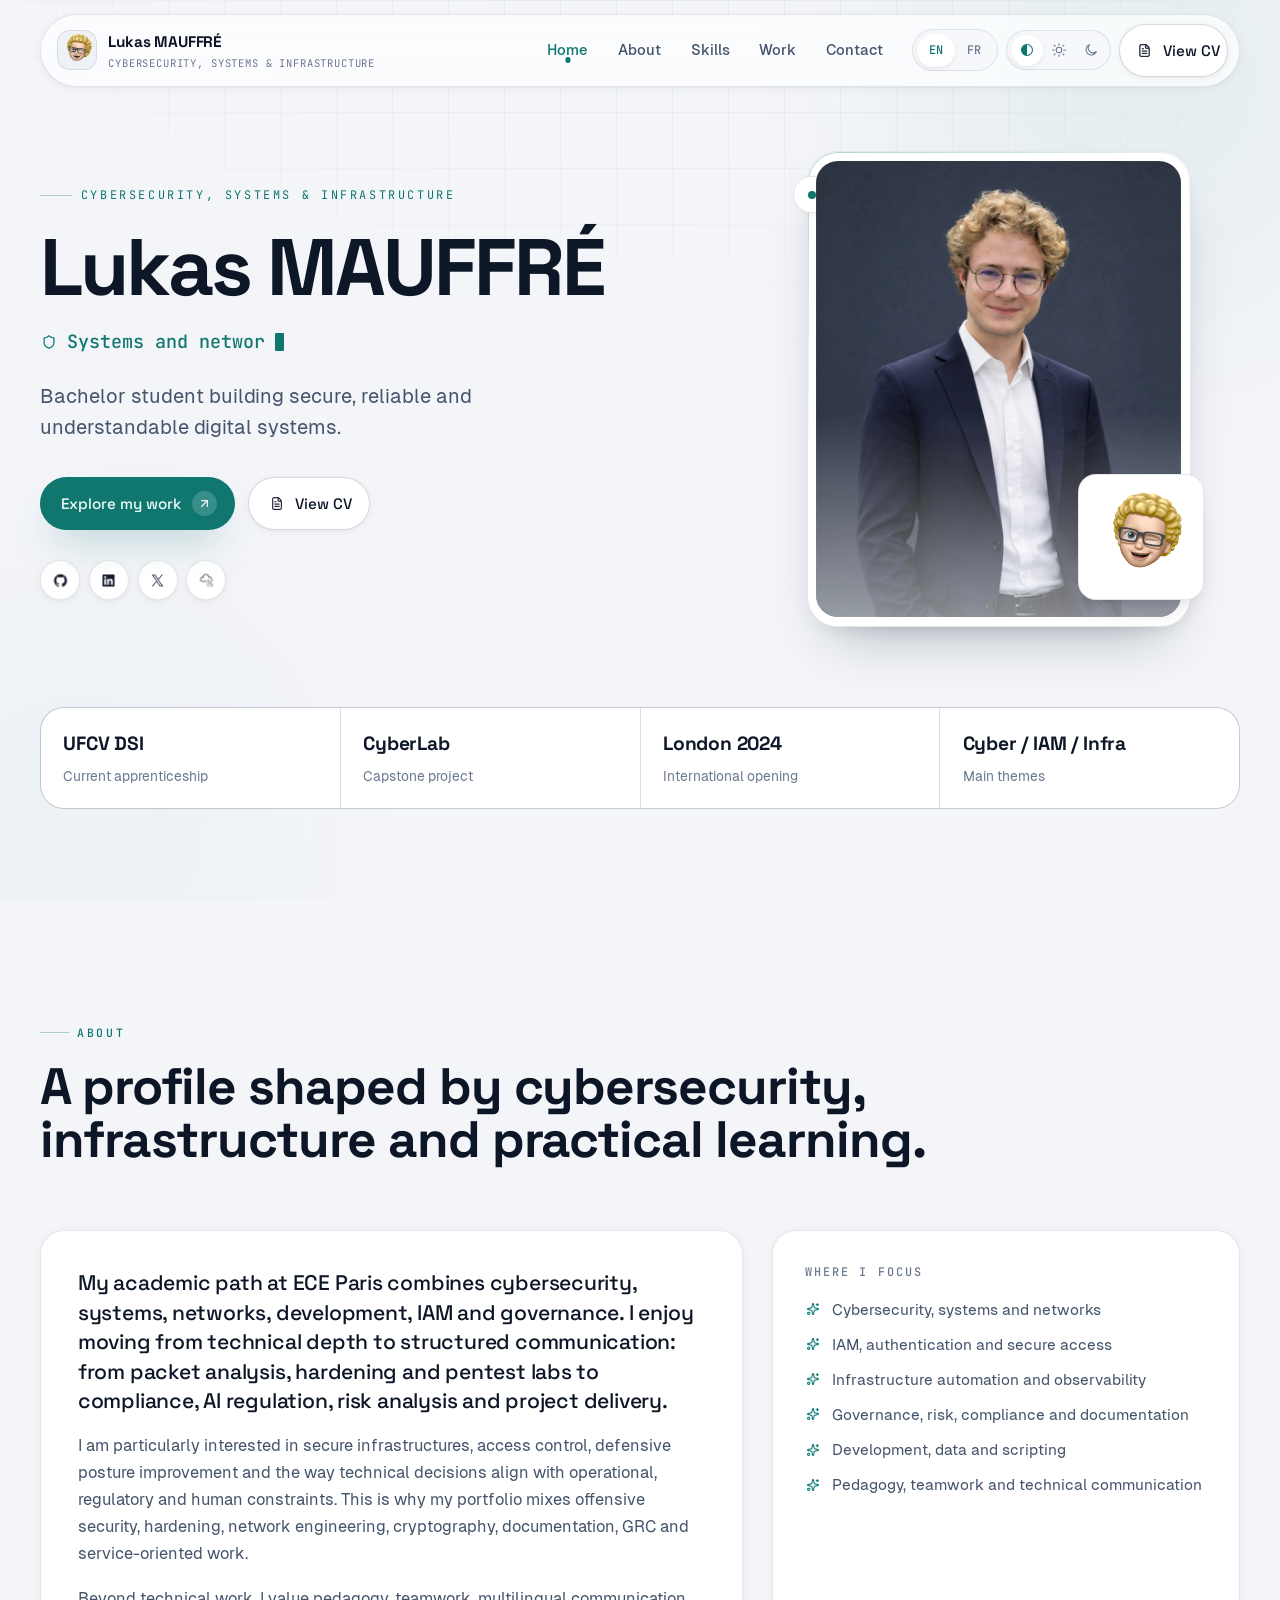
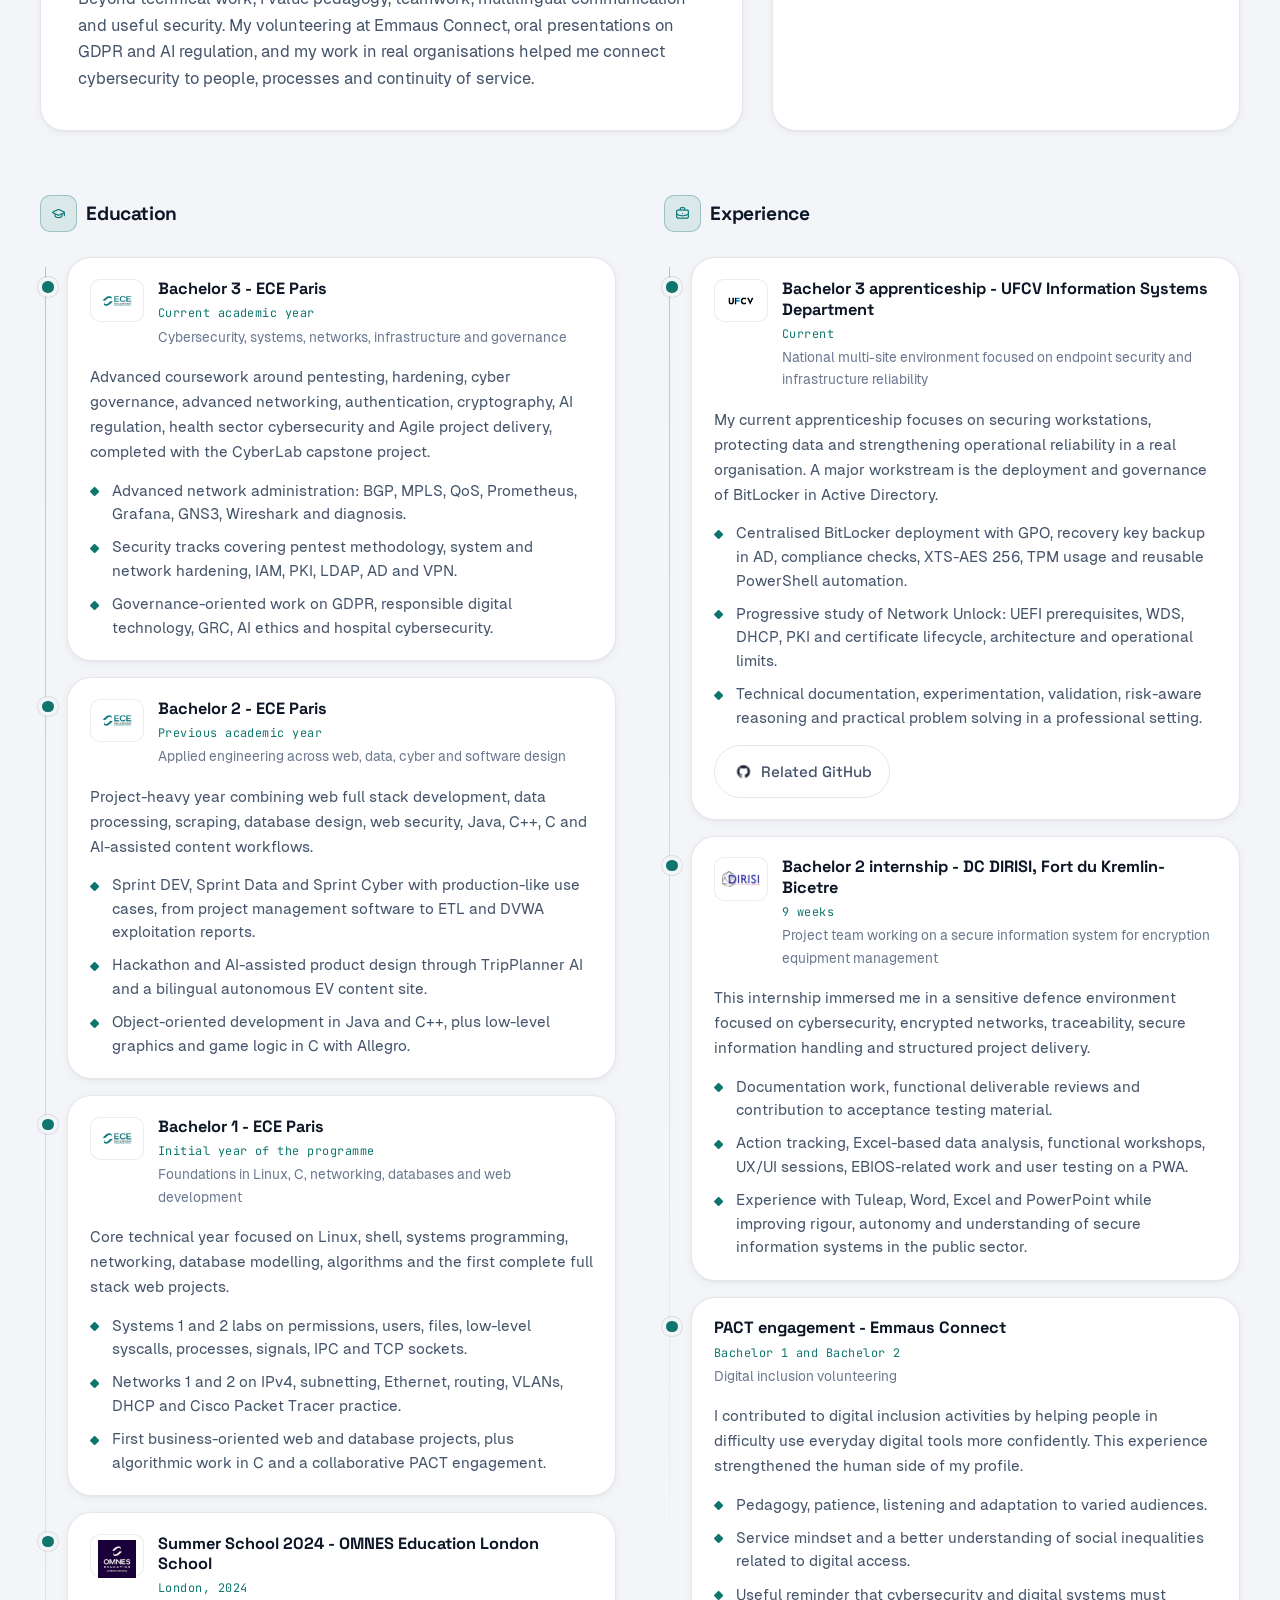
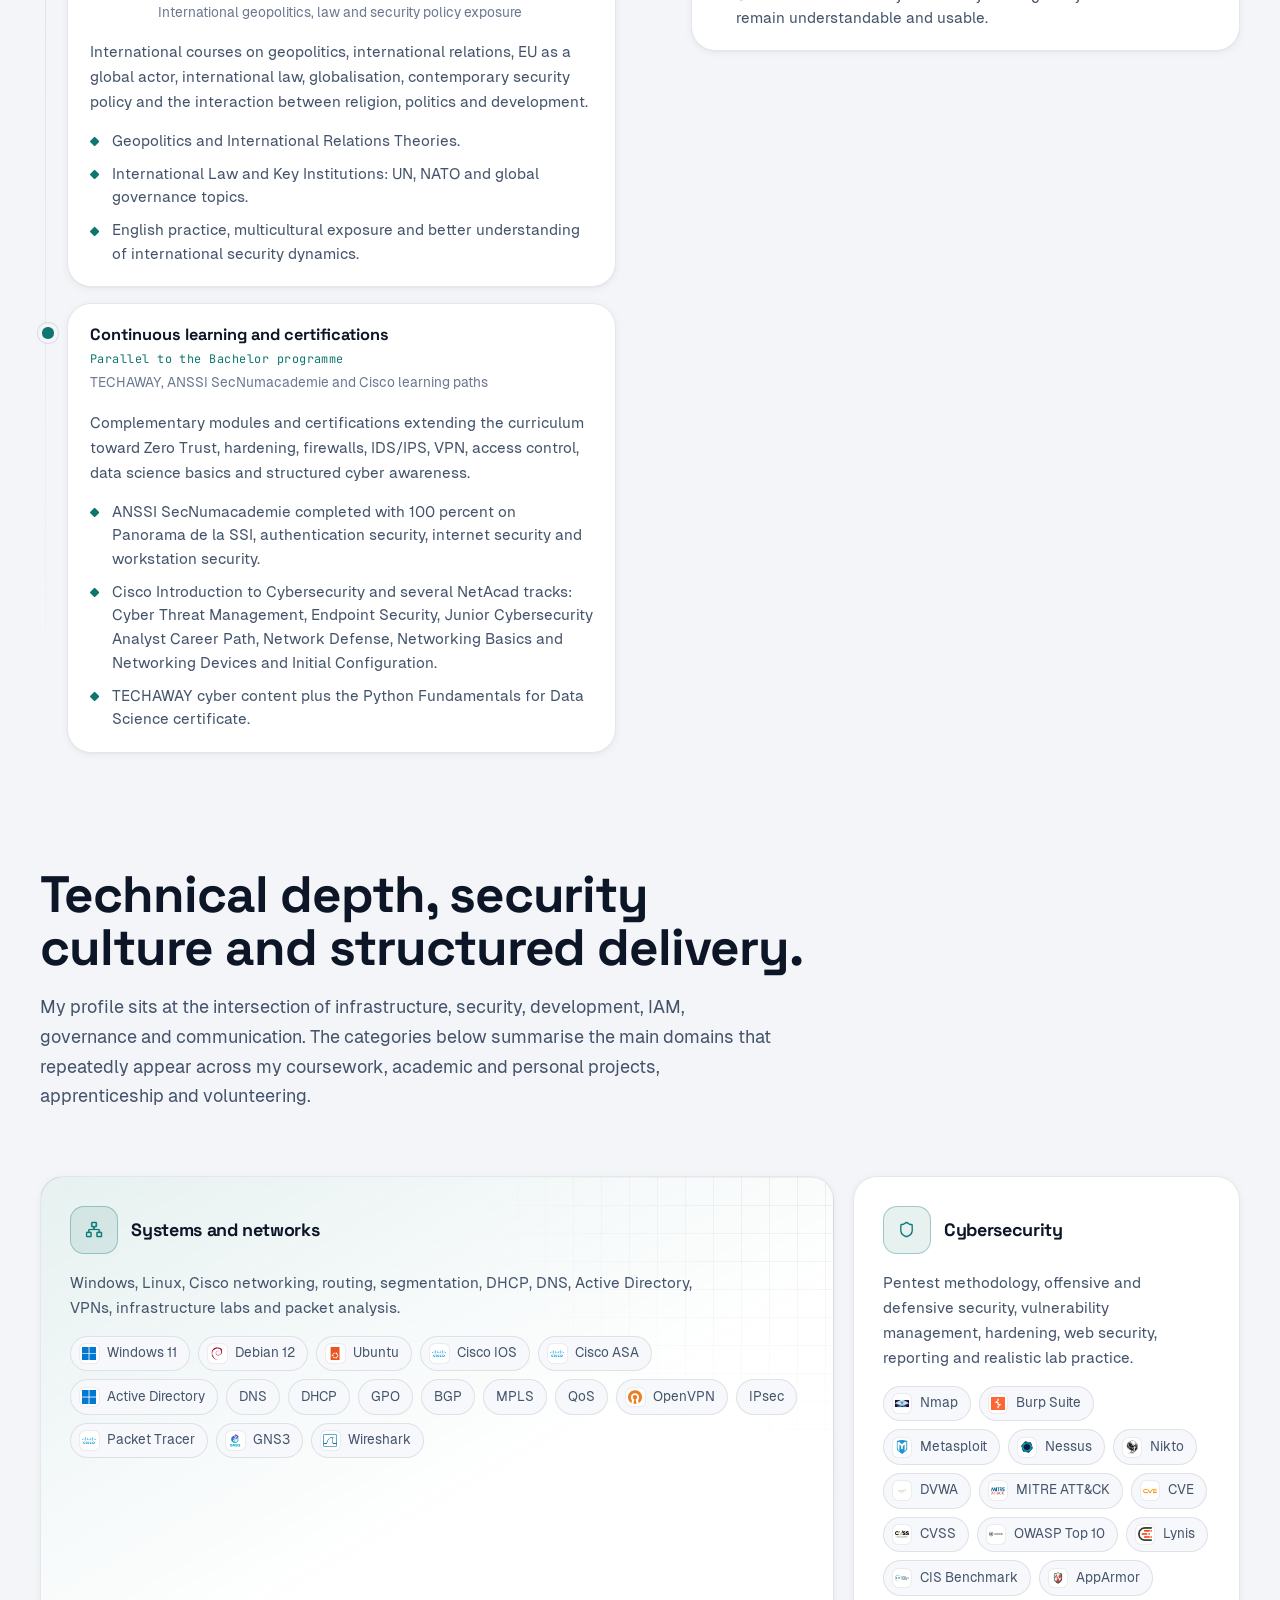
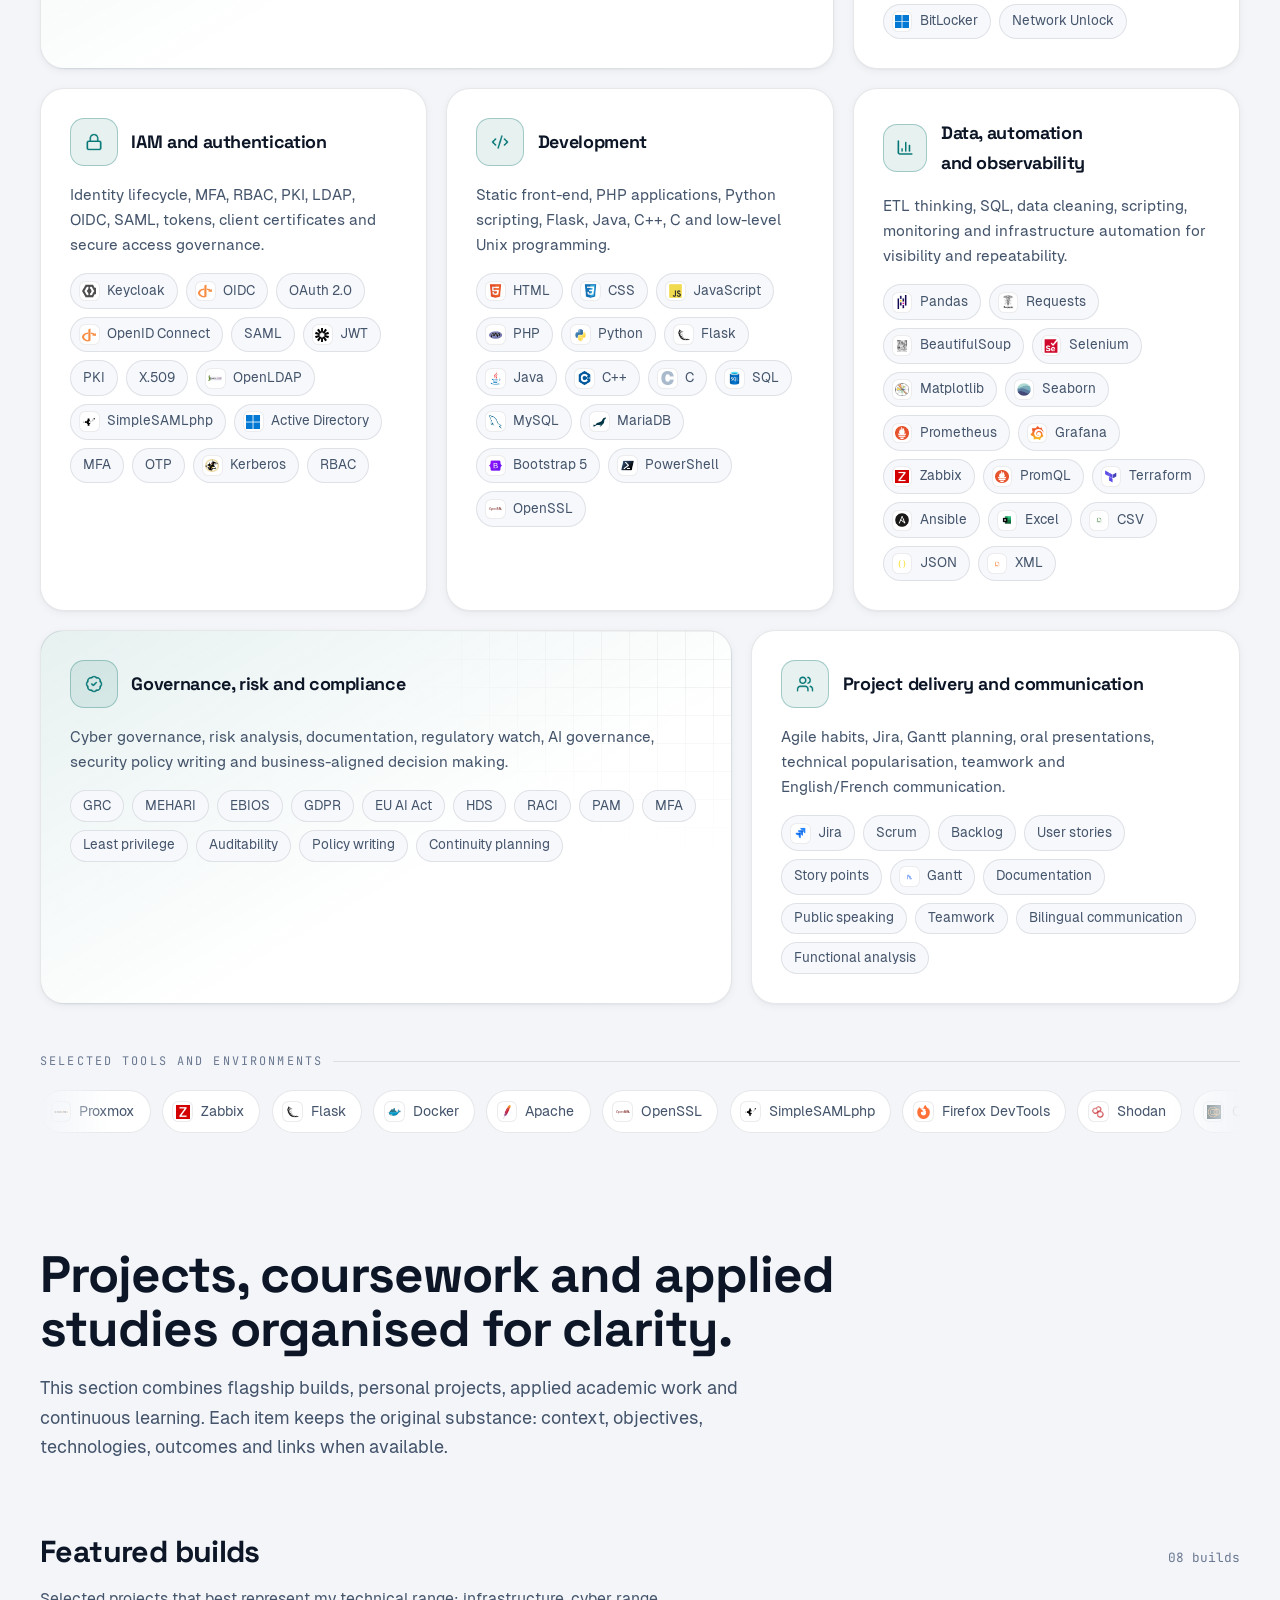
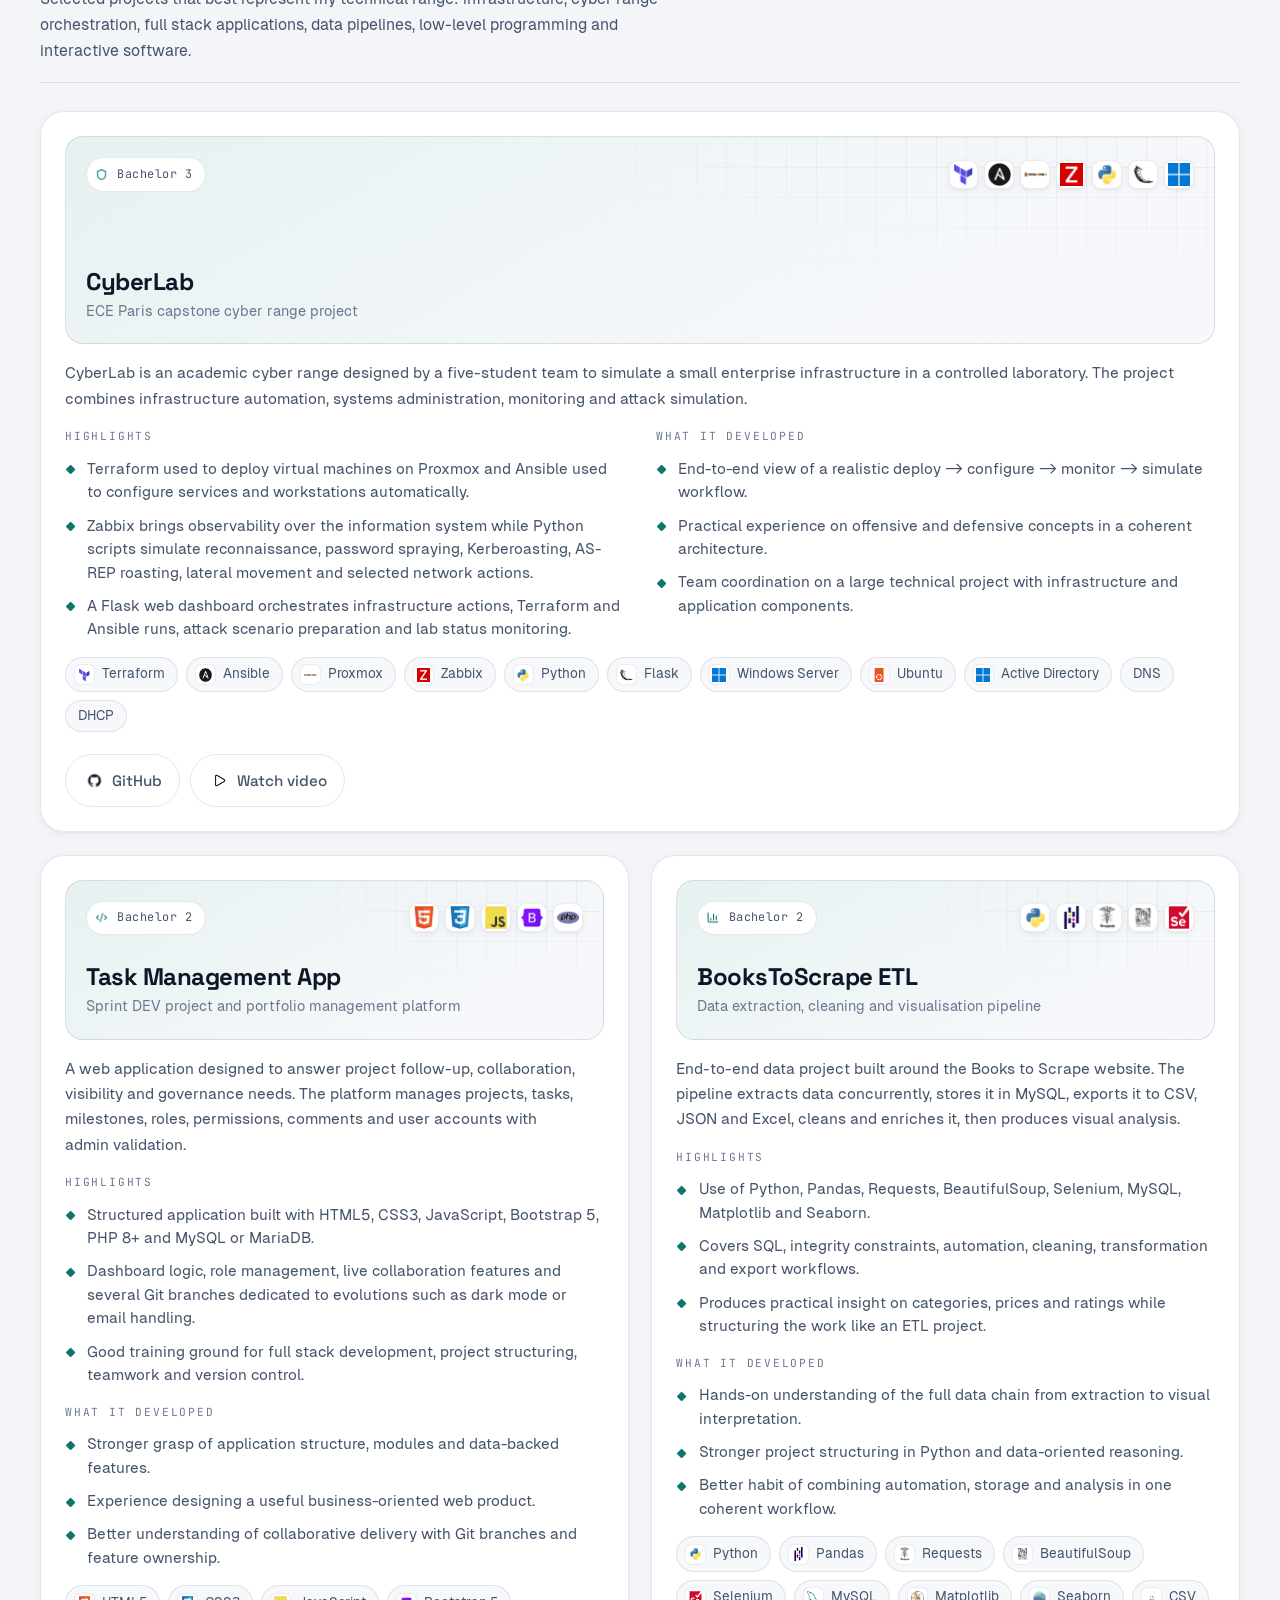
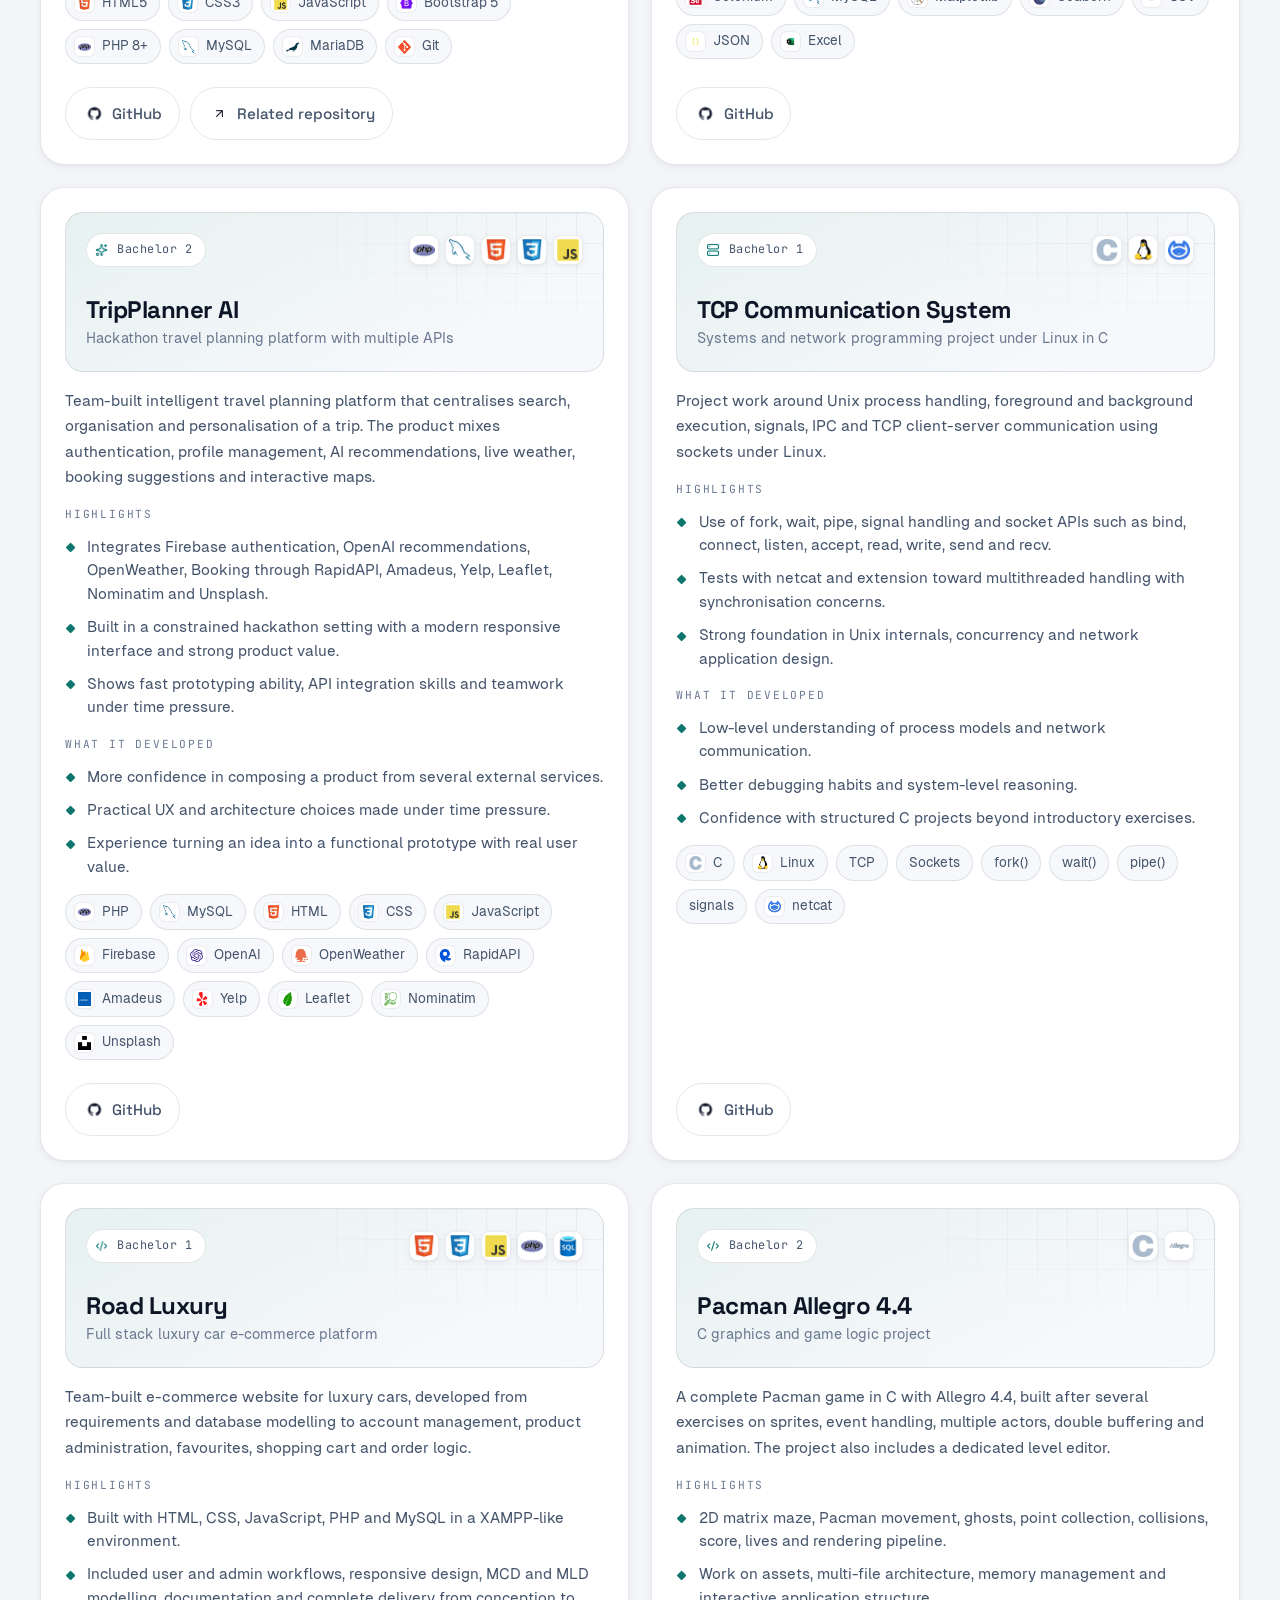
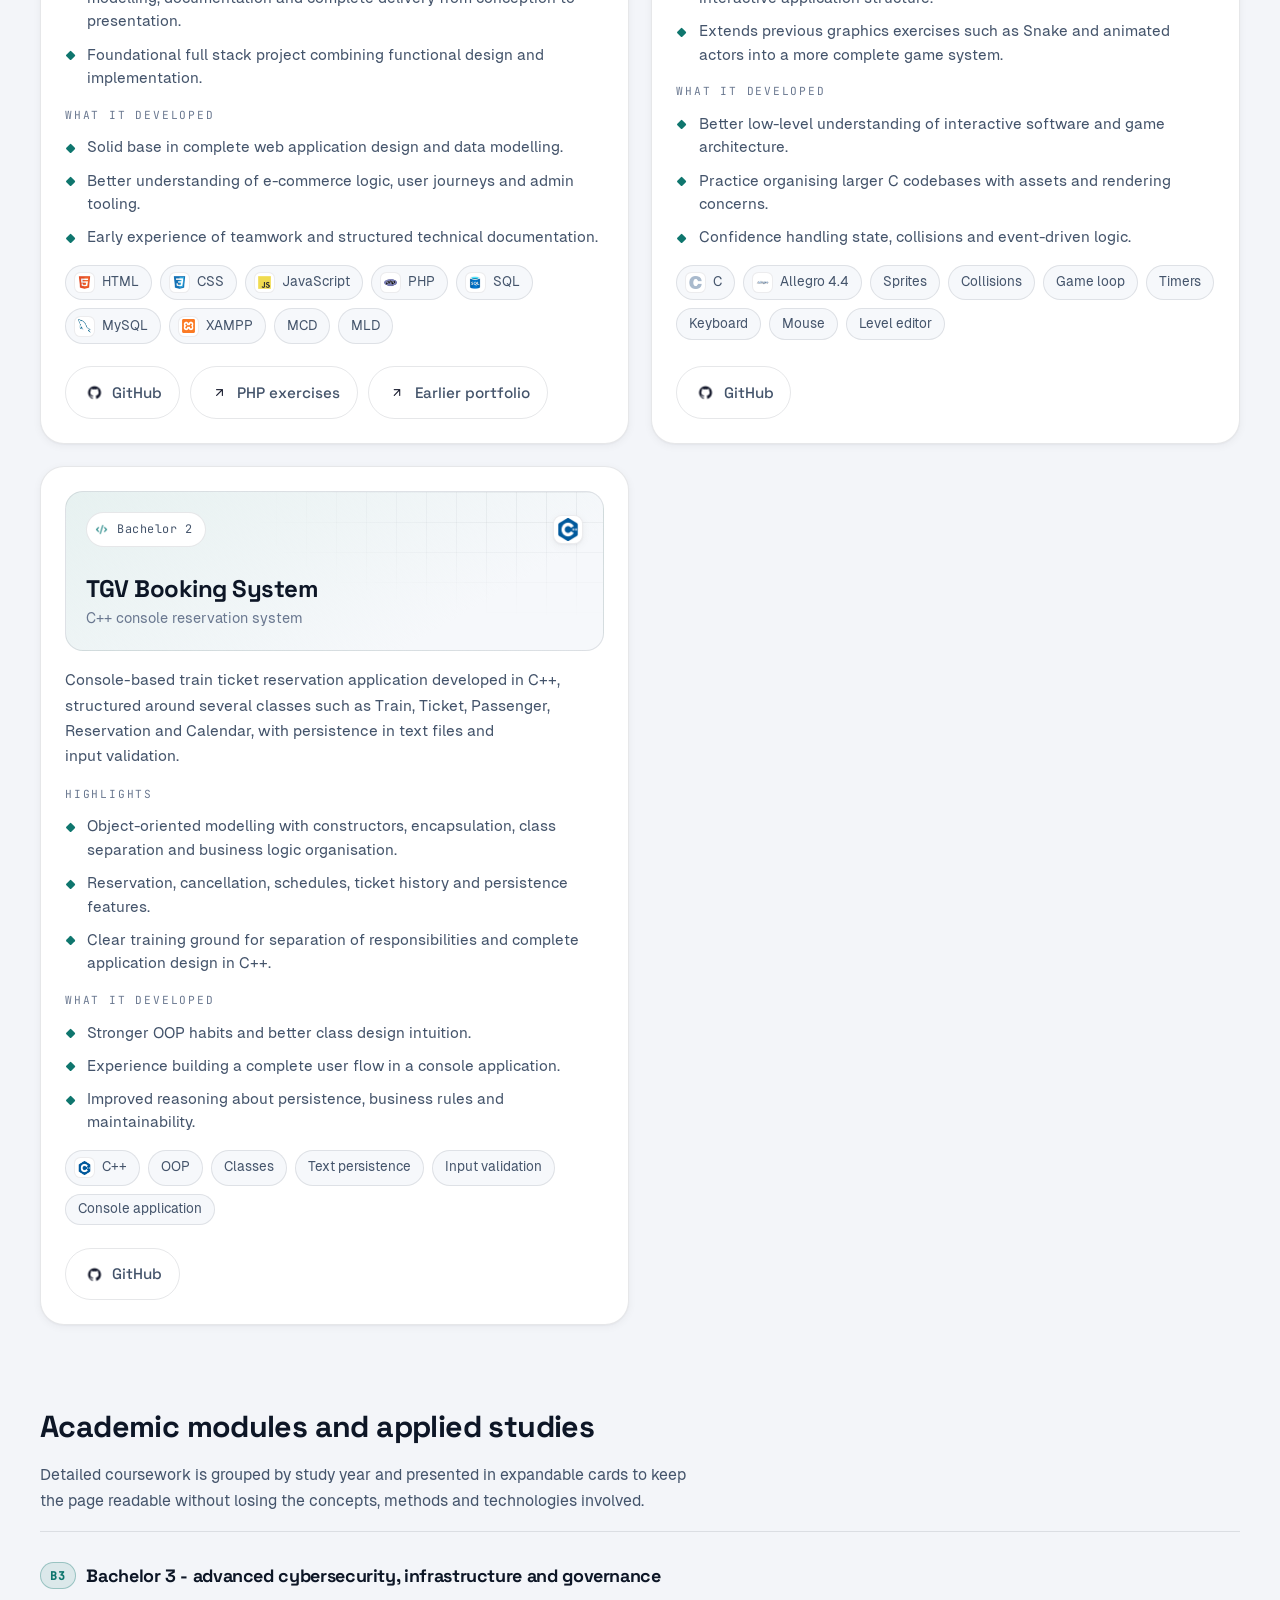
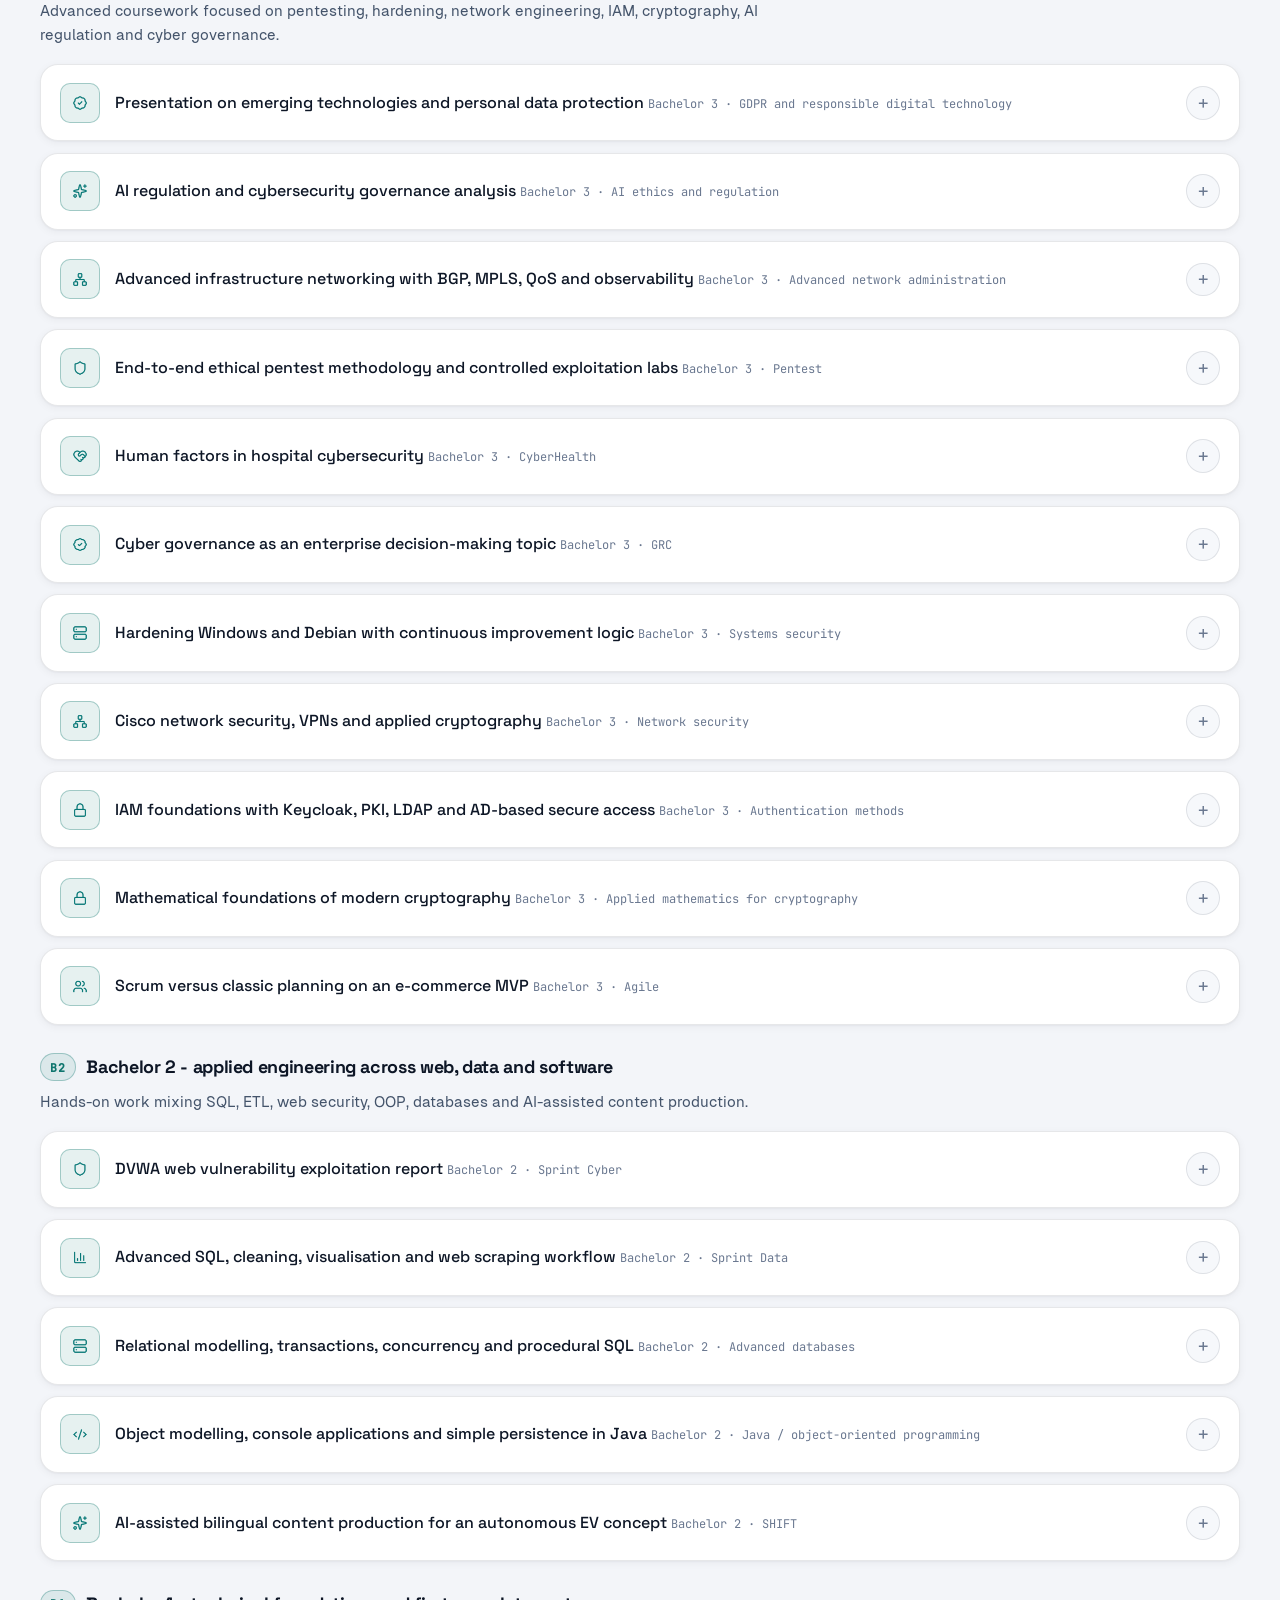
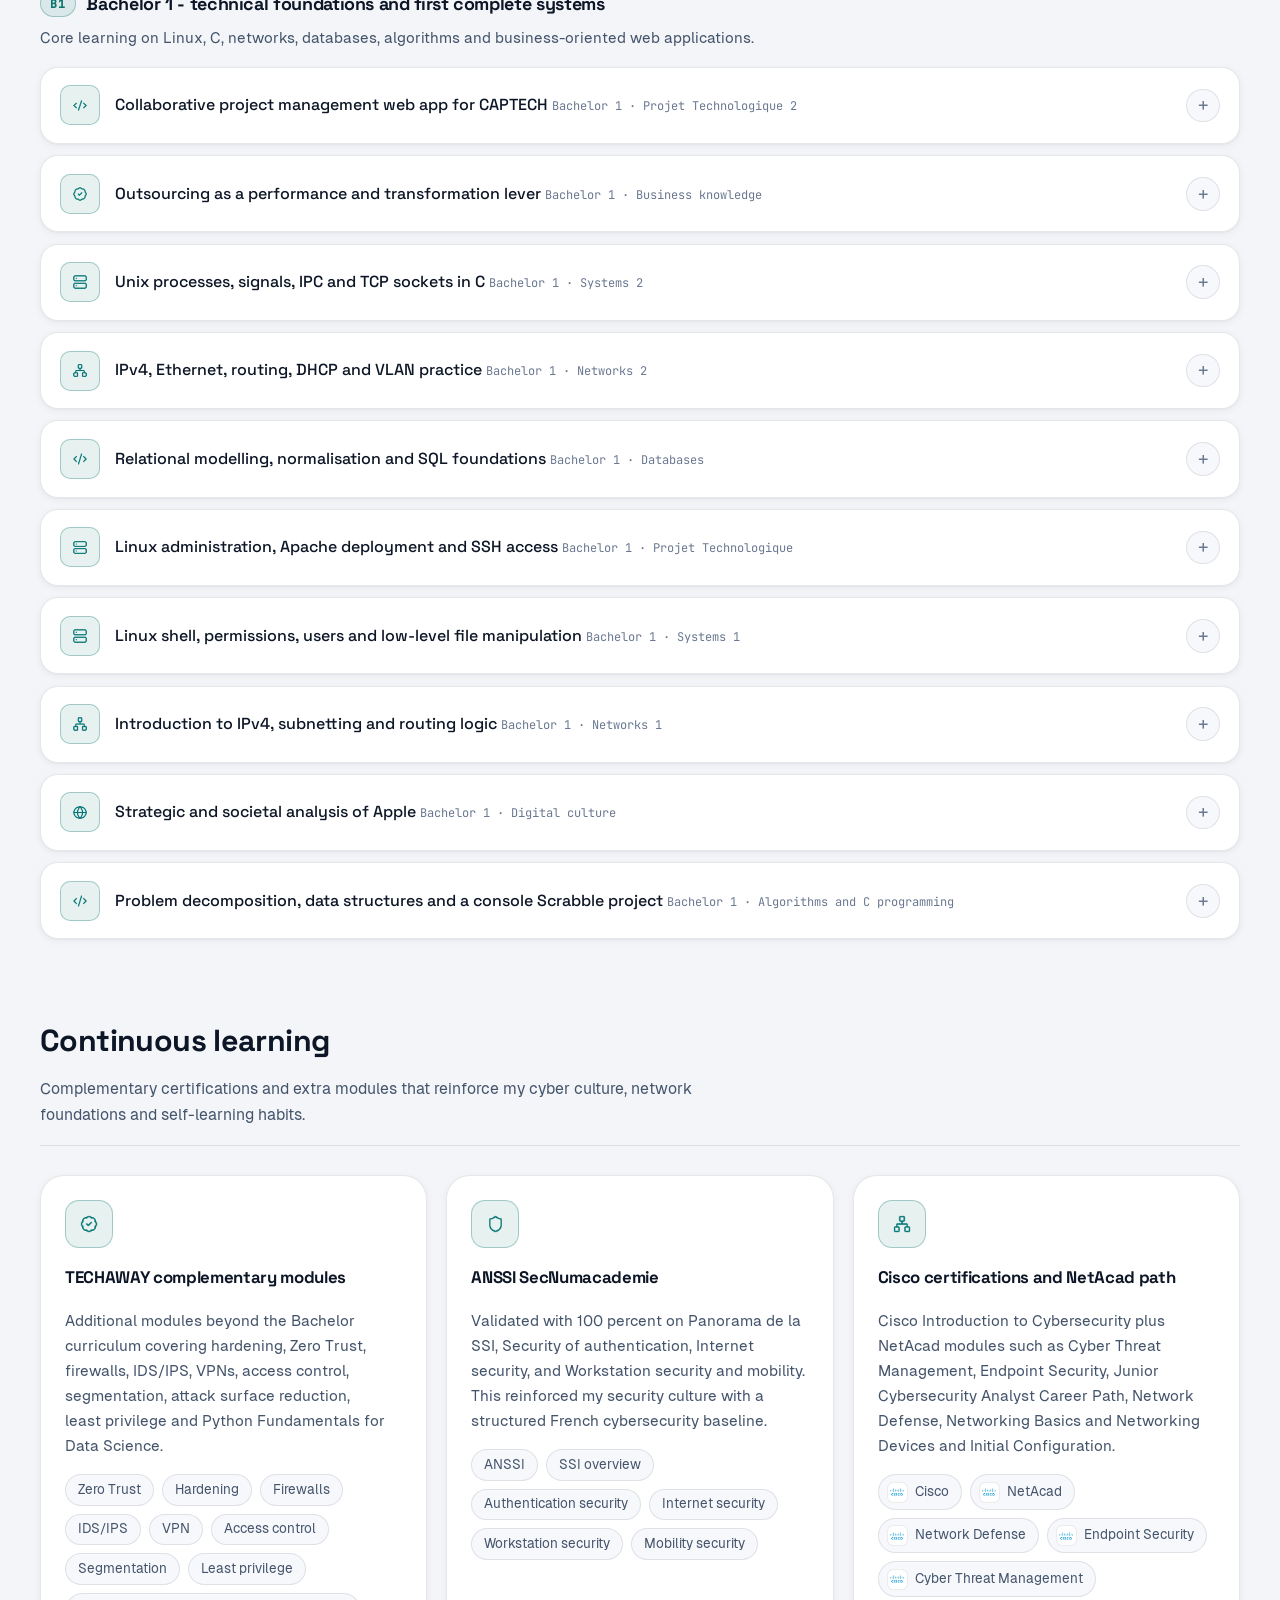
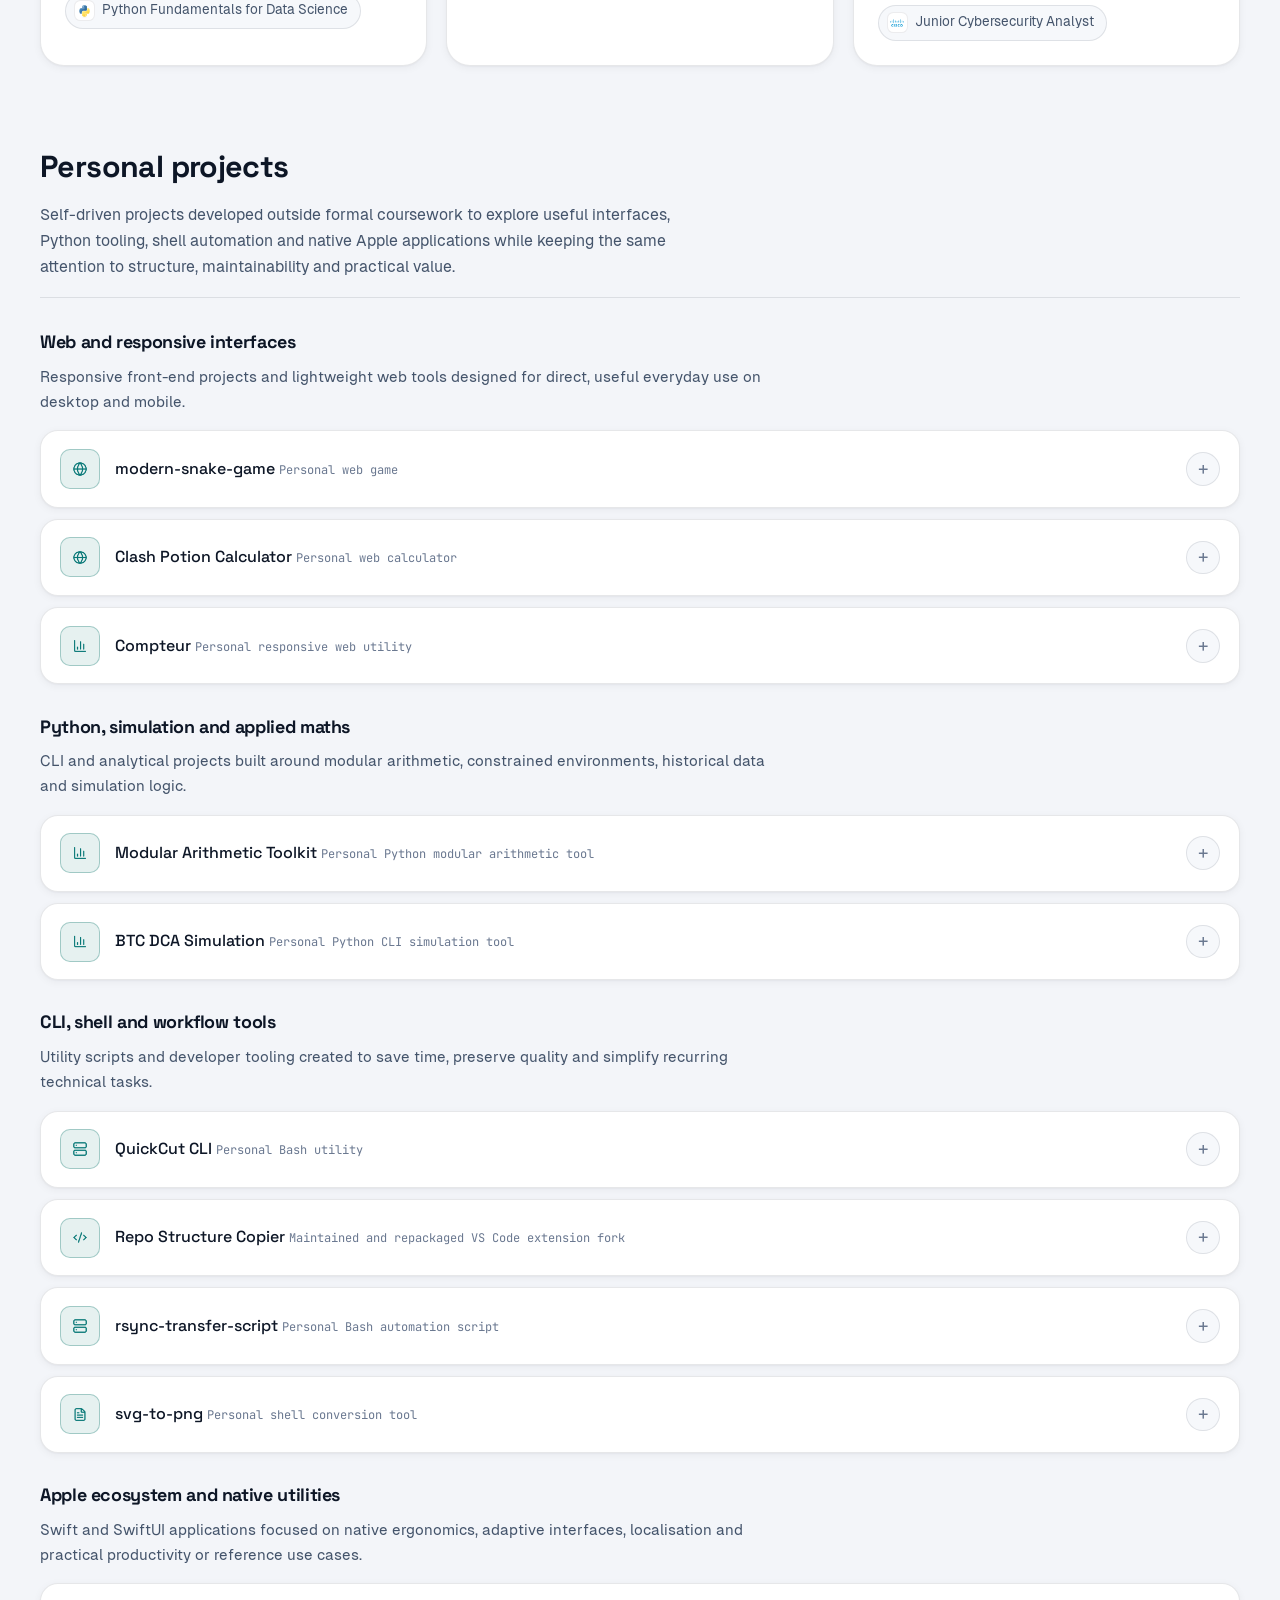
==== commit 9b6ac224: "Redesign v2: premium dual-theme portfolio rebuild Complete top-to-bottom redesign of the portfolio, " ====
--- a/index.html
+++ b/index.html
@@ -1,97 +1,94 @@
 <!DOCTYPE html>
-<html lang="en">
+<html lang="en" data-theme-pref="system">
   <head>
     <meta charset="UTF-8" />
     <meta name="viewport" content="width=device-width, initial-scale=1.0, viewport-fit=cover" />
-    <title>Lukas Mauffre | Cybersecurity, Systems &amp; Web Engineering</title>
+    <title>Lukas Mauffre | Cybersecurity, Systems & Infrastructure Portfolio</title>
     <meta
       name="description"
-      content="Portfolio of Lukas Mauffre: cybersecurity, systems, networks, infrastructure, IAM and web engineering. Bilingual, designed and hand-coded from scratch."
+      content="Personal portfolio of Lukas Mauffre, focused on cybersecurity, systems, networks, infrastructure, IAM, development and governance."
     />
     <meta
       name="keywords"
-      content="Lukas Mauffre, cybersecurity, systems, networks, infrastructure, IAM, Active Directory, pentest, web development, portfolio"
+      content="Lukas Mauffre, cybersecurity, systems, networks, infrastructure, IAM, Active Directory, pentest, portfolio"
     />
     <meta name="author" content="Lukas Mauffre" />
-    <meta name="theme-color" content="#0b6557" media="(prefers-color-scheme: light)" />
-    <meta name="theme-color" content="#080c12" media="(prefers-color-scheme: dark)" />
+    <meta name="color-scheme" content="light dark" />
+    <meta name="theme-color" content="#f4f6f9" media="(prefers-color-scheme: light)" />
+    <meta name="theme-color" content="#0a0e13" media="(prefers-color-scheme: dark)" />
     <meta property="og:type" content="website" />
     <meta
       property="og:title"
-      content="Lukas Mauffre | Cybersecurity, Systems &amp; Web Engineering"
+      content="Lukas Mauffre | Cybersecurity, Systems & Infrastructure Portfolio"
     />
     <meta
       property="og:description"
-      content="Bilingual portfolio covering cybersecurity, systems, networks, infrastructure, IAM and web engineering."
+      content="One-page bilingual portfolio covering cybersecurity, systems, networks, infrastructure, IAM, development and governance."
     />
     <meta property="og:image" content="assets/images/profile/profile-photo.webp" />
     <meta property="og:locale" content="en_US" />
-
     <link rel="icon" type="image/svg+xml" href="assets/icons/favicon.svg" />
 
     <link
       rel="preload"
-      href="assets/fonts/geist-sans-400.woff2"
+      href="assets/fonts/space-grotesk-700.woff2"
       as="font"
       type="font/woff2"
-      crossorigin
+      crossorigin="anonymous"
     />
     <link
       rel="preload"
-      href="assets/fonts/geist-sans-600.woff2"
+      href="assets/fonts/geist-400.woff2"
       as="font"
       type="font/woff2"
-      crossorigin
+      crossorigin="anonymous"
     />
-    <link
-      rel="preload"
-      href="assets/fonts/geist-mono-400.woff2"
-      as="font"
-      type="font/woff2"
-      crossorigin
-    />
+    <link rel="stylesheet" href="css/style.css" />
 
     <script>
-      /* Set theme before paint to avoid a flash of the wrong colour scheme. */
+      // Apply the persisted theme before first paint to avoid a flash of the wrong theme.
       (function () {
         try {
-          var saved = localStorage.getItem("lukas-portfolio-theme");
-          var prefersDark = window.matchMedia("(prefers-color-scheme: dark)").matches;
-          var theme = saved === "light" || saved === "dark" ? saved : prefersDark ? "dark" : "light";
-          document.documentElement.setAttribute("data-theme", theme);
+          var stored = localStorage.getItem("lm-theme");
+          var root = document.documentElement;
+          if (stored === "light" || stored === "dark") {
+            root.setAttribute("data-theme", stored);
+            root.setAttribute("data-theme-pref", stored);
+          } else {
+            root.setAttribute("data-theme-pref", "system");
+          }
         } catch (error) {
-          document.documentElement.setAttribute("data-theme", "light");
+          /* localStorage unavailable: fall back to system preference via CSS */
         }
       })();
     </script>
-
-    <link rel="stylesheet" href="css/style.css" />
   </head>
   <body>
     <a class="skip-link" href="#main-content">Skip to content</a>
 
-    <div class="site-background" aria-hidden="true">
-      <div class="site-glow site-glow-one"></div>
-      <div class="site-glow site-glow-two"></div>
-      <div class="site-grid"></div>
+    <div class="site-backdrop" aria-hidden="true">
+      <div class="backdrop-glow backdrop-glow-one"></div>
+      <div class="backdrop-glow backdrop-glow-two"></div>
+      <div class="backdrop-grid"></div>
     </div>
-    <div class="site-grain" aria-hidden="true"></div>
 
     <header class="site-header" id="site-header"></header>
 
     <main id="main-content">
-      <section id="home" class="section hero-section"></section>
-      <section id="about" class="section"></section>
-      <section id="skills" class="section"></section>
-      <section id="projects" class="section"></section>
-      <section id="contact" class="section"></section>
+      <section id="home" class="hero-section"></section>
+      <section id="about" class="section reveal"></section>
+      <section id="skills" class="section reveal"></section>
+      <section id="projects" class="section reveal"></section>
+      <section id="contact" class="section reveal"></section>
     </main>
 
     <footer class="site-footer" id="site-footer"></footer>
 
+    <div class="grain-overlay" aria-hidden="true"></div>
+
     <noscript>
       <div class="noscript-banner">
-        This portfolio uses JavaScript to switch language and render its detailed content. Please
+        This portfolio uses JavaScript to switch language and render the detailed content. Please
         enable JavaScript to view the full site.
       </div>
     </noscript>
--- a/css/style.css
+++ b/css/style.css
@@ -1,180 +1,229 @@
-/* =============================================================================
-   Lukas Mauffre - Portfolio
-   Design system: engineered dark-tech. Native CSS, no build step.
-   Single locked accent (teal-green signal). Light + dark fully designed.
-   ========================================================================== */
-
-/* ----------------------------------------------------------------------------
-   1. Fonts (self-hosted Geist)
-   ------------------------------------------------------------------------- */
+/* ============================================================
+   Lukas Mauffré — Portfolio
+   Premium dual-theme design system (vanilla CSS)
+   Type: Space Grotesk (display) · Geist (body) · JetBrains Mono (code)
+   Accent: single deep-teal, system-aware + manual light/dark
+   ============================================================ */
+
+/* ---------- Self-hosted fonts ---------- */
+@font-face {
+  font-family: "Space Grotesk";
+  font-style: normal;
+  font-weight: 400;
+  font-display: swap;
+  src: url("../assets/fonts/space-grotesk-400.woff2") format("woff2");
+}
+@font-face {
+  font-family: "Space Grotesk";
+  font-style: normal;
+  font-weight: 500;
+  font-display: swap;
+  src: url("../assets/fonts/space-grotesk-500.woff2") format("woff2");
+}
+@font-face {
+  font-family: "Space Grotesk";
+  font-style: normal;
+  font-weight: 700;
+  font-display: swap;
+  src: url("../assets/fonts/space-grotesk-700.woff2") format("woff2");
+}
 @font-face {
   font-family: "Geist";
-  src: url("../assets/fonts/geist-sans-400.woff2") format("woff2");
+  font-style: normal;
   font-weight: 400;
-  font-style: normal;
   font-display: swap;
+  src: url("../assets/fonts/geist-400.woff2") format("woff2");
 }
 @font-face {
   font-family: "Geist";
-  src: url("../assets/fonts/geist-sans-500.woff2") format("woff2");
+  font-style: normal;
   font-weight: 500;
-  font-style: normal;
   font-display: swap;
+  src: url("../assets/fonts/geist-500.woff2") format("woff2");
 }
 @font-face {
   font-family: "Geist";
-  src: url("../assets/fonts/geist-sans-600.woff2") format("woff2");
+  font-style: normal;
   font-weight: 600;
+  font-display: swap;
+  src: url("../assets/fonts/geist-600.woff2") format("woff2");
+}
+@font-face {
+  font-family: "JetBrains Mono";
   font-style: normal;
+  font-weight: 400;
   font-display: swap;
+  src: url("../assets/fonts/jetbrains-mono-400.woff2") format("woff2");
 }
 @font-face {
-  font-family: "Geist";
-  src: url("../assets/fonts/geist-sans-700.woff2") format("woff2");
-  font-weight: 700;
+  font-family: "JetBrains Mono";
   font-style: normal;
+  font-weight: 500;
   font-display: swap;
-}
-@font-face {
-  font-family: "Geist Mono";
-  src: url("../assets/fonts/geist-mono-400.woff2") format("woff2");
-  font-weight: 400;
-  font-style: normal;
-  font-display: swap;
-}
-@font-face {
-  font-family: "Geist Mono";
-  src: url("../assets/fonts/geist-mono-500.woff2") format("woff2");
-  font-weight: 500;
-  font-style: normal;
-  font-display: swap;
-}
-
-/* ----------------------------------------------------------------------------
-   2. Tokens
-   ------------------------------------------------------------------------- */
+  src: url("../assets/fonts/jetbrains-mono-500.woff2") format("woff2");
+}
+
+/* ---------- Design tokens (light is the default) ---------- */
 :root {
-  color-scheme: light;
+  color-scheme: light dark;
 
   --safe-top: env(safe-area-inset-top, 0px);
   --safe-right: env(safe-area-inset-right, 0px);
   --safe-bottom: env(safe-area-inset-bottom, 0px);
   --safe-left: env(safe-area-inset-left, 0px);
 
-  --font-sans: "Geist", "Segoe UI", "Helvetica Neue", Helvetica, Arial, sans-serif;
-  --font-mono: "Geist Mono", "SFMono-Regular", ui-monospace, "JetBrains Mono", Menlo, monospace;
-
-  /* Neutrals - cool slate, light */
-  --bg: #eef1f5;
-  --bg-2: #e7ebf1;
+  --font-display: "Space Grotesk", "Segoe UI", system-ui, sans-serif;
+  --font-sans: "Geist", "Space Grotesk", system-ui, -apple-system, "Segoe UI", sans-serif;
+  --font-mono: "JetBrains Mono", ui-monospace, "SFMono-Regular", "Menlo", monospace;
+
+  /* surfaces & ink */
+  --bg: #f3f5f9;
+  --bg-2: #e9edf3;
   --surface: #ffffff;
   --surface-2: #f6f8fb;
-  --surface-3: #eef2f7;
-  --text: #0e1722;
-  --text-2: #475569;
-  --text-3: #6b7a8d;
-  --border: rgba(15, 23, 42, 0.10);
-  --border-2: rgba(15, 23, 42, 0.16);
-  --hairline: rgba(15, 23, 42, 0.08);
-
-  /* Single accent - teal-green signal */
-  --accent: #0c6f60;
-  --accent-bright: #0e7c6b;
-  --accent-strong: #0b6557; /* button bg */
-  --accent-ink: #ffffff;    /* text on accent button */
-  --accent-soft: rgba(12, 111, 96, 0.10);
-  --accent-soft-2: rgba(12, 111, 96, 0.16);
-  --accent-line: rgba(12, 111, 96, 0.28);
-
-  /* Icon recolor filters (icons are monochrome webp) */
-  --icon-text:
-    brightness(0) saturate(100%) invert(9%) sepia(24%) saturate(1400%)
-    hue-rotate(178deg) brightness(94%) contrast(94%);
-  --icon-muted:
-    brightness(0) saturate(100%) invert(46%) sepia(10%) saturate(620%)
-    hue-rotate(176deg) brightness(92%) contrast(88%);
-  --icon-accent:
-    brightness(0) saturate(100%) invert(31%) sepia(58%) saturate(1100%)
-    hue-rotate(135deg) brightness(86%) contrast(96%);
-  --icon-inverse: brightness(0) saturate(100%) invert(100%);
-
+  --surface-3: #eef1f6;
+  --surface-inset: #f1f4f8;
+  --text: #0d1626;
+  --text-2: #44546b;
+  --text-soft: #6a7890;
+  --border: rgba(13, 22, 38, 0.1);
+  --border-strong: rgba(13, 22, 38, 0.16);
   --logo-surface: #ffffff;
 
-  /* Shadows - tinted to slate, soft */
-  --shadow-sm: 0 1px 2px rgba(15, 23, 42, 0.05), 0 4px 10px rgba(15, 23, 42, 0.04);
-  --shadow-md: 0 6px 16px rgba(15, 23, 42, 0.07), 0 18px 40px rgba(15, 23, 42, 0.06);
-  --shadow-lg: 0 12px 28px rgba(15, 23, 42, 0.09), 0 40px 80px rgba(15, 23, 42, 0.10);
-  --shadow-accent: 0 14px 34px rgba(11, 101, 87, 0.22);
-  --inset-hi: inset 0 1px 0 rgba(255, 255, 255, 0.7);
-
-  /* Radius - one scale. interactive = pill, containers = soft, media = 16 */
-  --r-xs: 8px;
-  --r-sm: 12px;
-  --r-md: 16px;
-  --r-lg: 22px;
-  --r-xl: 28px;
-  --r-2xl: 34px;
-  --r-pill: 999px;
-
-  --container: min(1200px, 100% - 2.75rem);
-  --nav-h: 68px;
-  --header-offset: calc(var(--nav-h) + 2.75rem + var(--safe-top));
-
-  --ease: cubic-bezier(0.32, 0.72, 0, 1);
-  --ease-out: cubic-bezier(0.16, 1, 0.3, 1);
-  --t-fast: 180ms var(--ease);
-  --t-med: 320ms var(--ease);
-  --t-slow: 600ms var(--ease-out);
+  /* single accent — deep teal */
+  --accent: #0f766e;
+  --accent-strong: #0a5b54;
+  --accent-bright: #0f766e;
+  --on-accent: #f0fbf9;
+  --accent-soft: rgba(15, 118, 110, 0.1);
+  --accent-softer: rgba(15, 118, 110, 0.06);
+  --accent-line: rgba(15, 118, 110, 0.32);
+
+  /* tinted shadows (cool slate) */
+  --shadow-sm: 0 2px 8px rgba(13, 22, 38, 0.05), 0 1px 2px rgba(13, 22, 38, 0.04);
+  --shadow-md: 0 14px 34px -18px rgba(13, 22, 38, 0.28), 0 4px 12px -6px rgba(13, 22, 38, 0.1);
+  --shadow-lg: 0 30px 60px -28px rgba(13, 22, 38, 0.34), 0 10px 24px -12px rgba(13, 22, 38, 0.14);
+  --shadow-accent: 0 18px 40px -18px rgba(15, 118, 110, 0.5);
+  --ring: 0 0 0 1px var(--border);
+  --highlight: inset 0 1px 0 rgba(255, 255, 255, 0.7);
+
+  /* radii — pill for interactive, soft for containers */
+  --r-2xl: 30px;
+  --r-xl: 24px;
+  --r-lg: 18px;
+  --r-md: 14px;
+  --r-sm: 10px;
+  --pill: 999px;
+
+  /* layout */
+  --gutter: 1.6rem;
+  --container: min(1200px, calc(100vw - 2 * var(--gutter) - var(--safe-left) - var(--safe-right)));
+  --nav-h: 4.6rem;
+  --header-offset: calc(var(--nav-h) + 1.7rem + var(--safe-top));
+
+  --ease: cubic-bezier(0.22, 1, 0.36, 1);
+  --ease-spring: cubic-bezier(0.34, 1.4, 0.5, 1);
+  --t-fast: 180ms;
+  --t-med: 320ms;
+  --t-slow: 640ms;
 
   --section-pad: clamp(4.5rem, 9vw, 8rem);
 }
 
-[data-theme="dark"] {
-  color-scheme: dark;
-
-  --bg: #080c12;
-  --bg-2: #0a0f16;
-  --surface: #10171f;
-  --surface-2: #131b24;
-  --surface-3: #18212c;
-  --text: #eef3f8;
+/* Dark tokens — forced */
+:root[data-theme="dark"] {
+  --bg: #0a0e13;
+  --bg-2: #070a0e;
+  --surface: #11161d;
+  --surface-2: #151c25;
+  --surface-3: #1b232e;
+  --surface-inset: #0d131a;
+  --text: #e8eef6;
   --text-2: #aebccd;
-  --text-3: #7e8ea1;
-  --border: rgba(255, 255, 255, 0.08);
-  --border-2: rgba(255, 255, 255, 0.15);
-  --hairline: rgba(255, 255, 255, 0.06);
-
-  --accent: #3fe0c4;
-  --accent-bright: #4fe9cf;
-  --accent-strong: #34e3c0; /* button bg */
-  --accent-ink: #04231e;    /* text on accent button */
-  --accent-soft: rgba(63, 224, 196, 0.12);
-  --accent-soft-2: rgba(63, 224, 196, 0.18);
-  --accent-line: rgba(63, 224, 196, 0.30);
-
-  --icon-text:
-    brightness(0) saturate(100%) invert(96%) sepia(7%) saturate(460%)
-    hue-rotate(174deg) brightness(103%) contrast(97%);
-  --icon-muted:
-    brightness(0) saturate(100%) invert(70%) sepia(13%) saturate(360%)
-    hue-rotate(176deg) brightness(95%) contrast(90%);
-  --icon-accent:
-    brightness(0) saturate(100%) invert(84%) sepia(36%) saturate(820%)
-    hue-rotate(110deg) brightness(98%) contrast(94%);
-  --icon-inverse: brightness(0) saturate(100%) invert(7%) sepia(28%) saturate(900%) hue-rotate(118deg) brightness(40%);
-
-  --logo-surface: #f3f6fa;
-
-  --shadow-sm: 0 1px 2px rgba(0, 0, 0, 0.4), 0 4px 12px rgba(0, 0, 0, 0.34);
-  --shadow-md: 0 8px 22px rgba(0, 0, 0, 0.46), 0 22px 48px rgba(0, 0, 0, 0.4);
-  --shadow-lg: 0 16px 36px rgba(0, 0, 0, 0.5), 0 44px 90px rgba(0, 0, 0, 0.55);
-  --shadow-accent: 0 16px 40px rgba(52, 227, 192, 0.18);
-  --inset-hi: inset 0 1px 0 rgba(255, 255, 255, 0.08);
-}
-
-/* ----------------------------------------------------------------------------
-   3. Base
-   ------------------------------------------------------------------------- */
+  --text-soft: #7e8fa5;
+  --border: rgba(150, 168, 190, 0.14);
+  --border-strong: rgba(150, 168, 190, 0.26);
+  --logo-surface: #f4f7fb;
+
+  --accent: #2dd4bf;
+  --accent-strong: #5eead4;
+  --accent-bright: #5eead4;
+  --on-accent: #04221d;
+  --accent-soft: rgba(45, 212, 191, 0.13);
+  --accent-softer: rgba(45, 212, 191, 0.07);
+  --accent-line: rgba(45, 212, 191, 0.34);
+
+  --shadow-sm: 0 2px 10px rgba(0, 0, 0, 0.4);
+  --shadow-md: 0 18px 40px -20px rgba(0, 0, 0, 0.66), 0 4px 14px -6px rgba(0, 0, 0, 0.5);
+  --shadow-lg: 0 36px 70px -30px rgba(0, 0, 0, 0.74), 0 12px 28px -14px rgba(0, 0, 0, 0.55);
+  --shadow-accent: 0 22px 48px -20px rgba(45, 212, 191, 0.42);
+  --highlight: inset 0 1px 0 rgba(255, 255, 255, 0.06);
+}
+
+/* Dark tokens — system preference (when not explicitly forced light/dark) */
+@media (prefers-color-scheme: dark) {
+  :root:not([data-theme="light"]):not([data-theme="dark"]) {
+    --bg: #0a0e13;
+    --bg-2: #070a0e;
+    --surface: #11161d;
+    --surface-2: #151c25;
+    --surface-3: #1b232e;
+    --surface-inset: #0d131a;
+    --text: #e8eef6;
+    --text-2: #aebccd;
+    --text-soft: #7e8fa5;
+    --border: rgba(150, 168, 190, 0.14);
+    --border-strong: rgba(150, 168, 190, 0.26);
+    --logo-surface: #f4f7fb;
+
+    --accent: #2dd4bf;
+    --accent-strong: #5eead4;
+    --accent-bright: #5eead4;
+    --on-accent: #04221d;
+    --accent-soft: rgba(45, 212, 191, 0.13);
+    --accent-softer: rgba(45, 212, 191, 0.07);
+    --accent-line: rgba(45, 212, 191, 0.34);
+
+    --shadow-sm: 0 2px 10px rgba(0, 0, 0, 0.4);
+    --shadow-md: 0 18px 40px -20px rgba(0, 0, 0, 0.66), 0 4px 14px -6px rgba(0, 0, 0, 0.5);
+    --shadow-lg: 0 36px 70px -30px rgba(0, 0, 0, 0.74), 0 12px 28px -14px rgba(0, 0, 0, 0.55);
+    --shadow-accent: 0 22px 48px -20px rgba(45, 212, 191, 0.42);
+    --highlight: inset 0 1px 0 rgba(255, 255, 255, 0.06);
+  }
+}
+
+/* ---------- Icon recolouring filters ---------- */
+:root {
+  --icon-standard: brightness(0) saturate(100%) invert(9%) sepia(18%) saturate(1600%)
+    hue-rotate(192deg) brightness(95%) contrast(96%);
+  --icon-muted: brightness(0) saturate(100%) invert(45%) sepia(9%) saturate(700%) hue-rotate(178deg)
+    brightness(94%) contrast(88%);
+  --icon-accent: brightness(0) saturate(100%) invert(33%) sepia(82%) saturate(560%)
+    hue-rotate(132deg) brightness(92%) contrast(95%);
+  --icon-on-accent: brightness(0) invert(100%);
+}
+:root[data-theme="dark"] {
+  --icon-standard: brightness(0) saturate(100%) invert(96%) sepia(8%) saturate(460%)
+    hue-rotate(176deg) brightness(103%) contrast(96%);
+  --icon-muted: brightness(0) saturate(100%) invert(70%) sepia(12%) saturate(420%) hue-rotate(178deg)
+    brightness(95%) contrast(90%);
+  --icon-accent: brightness(0) saturate(100%) invert(82%) sepia(36%) saturate(720%)
+    hue-rotate(110deg) brightness(98%) contrast(92%);
+  --icon-on-accent: brightness(0) saturate(100%);
+}
+@media (prefers-color-scheme: dark) {
+  :root:not([data-theme="light"]):not([data-theme="dark"]) {
+    --icon-standard: brightness(0) saturate(100%) invert(96%) sepia(8%) saturate(460%)
+      hue-rotate(176deg) brightness(103%) contrast(96%);
+    --icon-muted: brightness(0) saturate(100%) invert(70%) sepia(12%) saturate(420%)
+      hue-rotate(178deg) brightness(95%) contrast(90%);
+    --icon-accent: brightness(0) saturate(100%) invert(82%) sepia(36%) saturate(720%)
+      hue-rotate(110deg) brightness(98%) contrast(92%);
+    --icon-on-accent: brightness(0) saturate(100%);
+  }
+}
+
+/* ---------- Base ---------- */
 *,
 *::before,
 *::after {
@@ -183,24 +232,21 @@
 
 html {
   scroll-behavior: smooth;
-  scroll-padding-top: var(--header-offset);
   -webkit-text-size-adjust: 100%;
 }
 
 body {
   margin: 0;
-  min-height: 100vh;
+  min-height: 100dvh;
   font-family: var(--font-sans);
-  font-size: clamp(0.98rem, 0.95rem + 0.2vw, 1.0625rem);
+  font-size: 1rem;
   line-height: 1.65;
-  font-weight: 400;
   color: var(--text);
   background: var(--bg);
   text-rendering: optimizeLegibility;
   -webkit-font-smoothing: antialiased;
   -moz-osx-font-smoothing: grayscale;
   overflow-x: hidden;
-  transition: background var(--t-med), color var(--t-med);
 }
 
 img {
@@ -211,6 +257,13 @@
 a {
   color: inherit;
   text-decoration: none;
+}
+
+ul,
+ol {
+  margin: 0;
+  padding: 0;
+  list-style: none;
 }
 
 button,
@@ -223,65 +276,36 @@
 
 button {
   cursor: pointer;
-  border: none;
-  background: none;
 }
 
 h1,
 h2,
 h3,
 h4 {
+  font-family: var(--font-display);
+  font-weight: 700;
   margin: 0;
-  font-weight: 600;
   letter-spacing: -0.02em;
-  line-height: 1.1;
   text-wrap: balance;
 }
 
 p {
-  margin: 0;
   text-wrap: pretty;
 }
 
-ul {
-  margin: 0;
-  padding: 0;
-  list-style: none;
+:focus-visible {
+  outline: 2px solid var(--accent);
+  outline-offset: 3px;
+  border-radius: 4px;
 }
 
 ::selection {
-  background: var(--accent-soft-2);
-  color: var(--text);
-}
-
-:focus-visible {
-  outline: 2px solid var(--accent-bright);
-  outline-offset: 3px;
-  border-radius: var(--r-xs);
-}
-
-/* Scrollbar */
-* {
-  scrollbar-color: var(--border-2) transparent;
-}
-::-webkit-scrollbar {
-  width: 11px;
-  height: 11px;
-}
-::-webkit-scrollbar-thumb {
-  background: var(--border-2);
-  border-radius: var(--r-pill);
-  border: 3px solid transparent;
-  background-clip: padding-box;
-}
-::-webkit-scrollbar-thumb:hover {
-  background: var(--text-3);
-  background-clip: padding-box;
-  border: 3px solid transparent;
+  background: var(--accent);
+  color: var(--on-accent);
 }
 
 .sr-only {
-  position: absolute !important;
+  position: absolute;
   width: 1px;
   height: 1px;
   padding: 0;
@@ -294,32 +318,23 @@
 
 .skip-link {
   position: fixed;
-  top: 0.85rem;
-  left: 0.85rem;
-  z-index: 200;
-  transform: translateY(-160%);
+  left: 1rem;
+  top: -4rem;
+  z-index: 2000;
   padding: 0.7rem 1.1rem;
-  border-radius: var(--r-pill);
-  background: var(--accent-strong);
-  color: var(--accent-ink);
+  border-radius: var(--r-sm);
+  background: var(--accent);
+  color: var(--on-accent);
   font-weight: 600;
-  font-size: 0.85rem;
-  box-shadow: var(--shadow-md);
-  transition: transform var(--t-med);
+  box-shadow: var(--shadow-lg);
+  transition: top var(--t-med) var(--ease);
 }
 .skip-link:focus {
-  transform: translateY(0);
-}
-
-.container {
-  width: var(--container);
-  margin-inline: auto;
-}
-
-/* ----------------------------------------------------------------------------
-   4. Decorative background
-   ------------------------------------------------------------------------- */
-.site-background {
+  top: calc(1rem + var(--safe-top));
+}
+
+/* ---------- Ambient backdrop + grain ---------- */
+.site-backdrop {
   position: fixed;
   inset: 0;
   z-index: -2;
@@ -327,113 +342,269 @@
   pointer-events: none;
 }
 
-.site-glow {
+.backdrop-glow {
   position: absolute;
   border-radius: 50%;
-  filter: blur(90px);
-}
-.site-glow-one {
-  width: 44rem;
-  height: 44rem;
+  filter: blur(110px);
+}
+.backdrop-glow-one {
+  width: 42rem;
+  height: 42rem;
   top: -16rem;
   right: -12rem;
-  background: radial-gradient(circle, var(--accent-soft-2), transparent 68%);
+  background: radial-gradient(circle, var(--accent-soft), transparent 68%);
   opacity: 0.9;
 }
-.site-glow-two {
+.backdrop-glow-two {
   width: 38rem;
   height: 38rem;
-  bottom: -16rem;
+  bottom: -14rem;
   left: -14rem;
-  background: radial-gradient(circle, rgba(99, 102, 241, 0.08), transparent 70%);
-  opacity: 0.7;
-}
-[data-theme="dark"] .site-glow-one {
-  background: radial-gradient(circle, rgba(63, 224, 196, 0.14), transparent 66%);
-}
-[data-theme="dark"] .site-glow-two {
-  background: radial-gradient(circle, rgba(56, 89, 220, 0.16), transparent 70%);
-}
-
-.site-grid {
+  background: radial-gradient(circle, var(--accent-softer), transparent 70%);
+  opacity: 0.8;
+}
+
+.backdrop-grid {
   position: absolute;
   inset: 0;
-  background-image:
-    linear-gradient(to right, var(--hairline) 1px, transparent 1px),
-    linear-gradient(to bottom, var(--hairline) 1px, transparent 1px);
-  background-size: 64px 64px;
-  -webkit-mask-image: radial-gradient(ellipse 90% 60% at 50% 0%, #000 25%, transparent 75%);
-  mask-image: radial-gradient(ellipse 90% 60% at 50% 0%, #000 25%, transparent 75%);
-  opacity: 0.7;
-}
-
-/* Film grain - fixed overlay only */
-.site-grain {
+  background-image: linear-gradient(var(--border) 1px, transparent 1px),
+    linear-gradient(90deg, var(--border) 1px, transparent 1px);
+  background-size: 56px 56px;
+  -webkit-mask-image: radial-gradient(ellipse 90% 60% at 50% 0%, #000 0%, transparent 75%);
+  mask-image: radial-gradient(ellipse 90% 60% at 50% 0%, #000 0%, transparent 75%);
+  opacity: 0.5;
+}
+
+.grain-overlay {
   position: fixed;
   inset: 0;
-  z-index: 90;
+  z-index: 60;
   pointer-events: none;
   opacity: 0.035;
-  mix-blend-mode: multiply;
-  background-image: url("data:image/svg+xml,%3Csvg xmlns='http://www.w3.org/2000/svg' width='160' height='160'%3E%3Cfilter id='n'%3E%3CfeTurbulence type='fractalNoise' baseFrequency='0.85' numOctaves='2' stitchTiles='stitch'/%3E%3C/filter%3E%3Crect width='100%25' height='100%25' filter='url(%23n)'/%3E%3C/svg%3E");
-}
-[data-theme="dark"] .site-grain {
-  mix-blend-mode: screen;
+  mix-blend-mode: overlay;
+  background-image: url("data:image/svg+xml,%3Csvg xmlns='http://www.w3.org/2000/svg' width='120' height='120'%3E%3Cfilter id='n'%3E%3CfeTurbulence type='fractalNoise' baseFrequency='0.85' numOctaves='2' stitchTiles='stitch'/%3E%3C/filter%3E%3Crect width='100%25' height='100%25' filter='url(%23n)'/%3E%3C/svg%3E");
+}
+:root[data-theme="dark"] .grain-overlay {
   opacity: 0.05;
 }
-
-/* ----------------------------------------------------------------------------
-   5. Header / Navigation
-   ------------------------------------------------------------------------- */
+@media (prefers-color-scheme: dark) {
+  :root:not([data-theme="light"]) .grain-overlay {
+    opacity: 0.05;
+  }
+}
+
+/* ---------- Layout helpers ---------- */
+.container {
+  width: var(--container);
+  margin-inline: auto;
+}
+
+.section {
+  scroll-margin-top: calc(var(--header-offset) + 0.5rem);
+  padding-block: var(--section-pad);
+}
+.section + .section {
+  padding-top: 0;
+}
+
+.section-head {
+  max-width: 56rem;
+  margin-bottom: clamp(2.5rem, 5vw, 4rem);
+}
+.section-eyebrow {
+  display: inline-flex;
+  align-items: center;
+  gap: 0.5rem;
+  font-family: var(--font-mono);
+  font-size: 0.72rem;
+  font-weight: 500;
+  letter-spacing: 0.24em;
+  text-transform: uppercase;
+  color: var(--accent);
+  margin-bottom: 1.1rem;
+}
+.section-eyebrow::before {
+  content: "";
+  width: 1.8rem;
+  height: 1px;
+  background: var(--accent-line);
+}
+.section-title {
+  font-size: clamp(2rem, 4.6vw, 3.2rem);
+  line-height: 1.04;
+}
+.section-intro {
+  margin: 1.2rem 0 0;
+  max-width: 46rem;
+  color: var(--text-2);
+  font-size: clamp(1rem, 1.4vw, 1.12rem);
+}
+
+/* ---------- Glass (only on fixed/sticky chrome) ---------- */
+.glass {
+  background: color-mix(in srgb, var(--surface) 72%, transparent);
+  -webkit-backdrop-filter: blur(20px) saturate(160%);
+  backdrop-filter: blur(20px) saturate(160%);
+  border: 1px solid var(--border);
+}
+
+/* ---------- Buttons ---------- */
+.btn {
+  --btn-bg: var(--surface);
+  --btn-fg: var(--text);
+  position: relative;
+  display: inline-flex;
+  align-items: center;
+  justify-content: center;
+  gap: 0.6rem;
+  padding: 0.8rem 1.05rem 0.8rem 1.25rem;
+  border-radius: var(--pill);
+  border: 1px solid var(--border);
+  background: var(--btn-bg);
+  color: var(--btn-fg);
+  font-family: var(--font-display);
+  font-weight: 500;
+  font-size: 0.95rem;
+  white-space: nowrap;
+  box-shadow: var(--shadow-sm);
+  transition: transform var(--t-fast) var(--ease), box-shadow var(--t-med) var(--ease),
+    background-color var(--t-fast) var(--ease), border-color var(--t-fast) var(--ease);
+}
+.btn:hover {
+  transform: translateY(-2px);
+  box-shadow: var(--shadow-md);
+}
+.btn:active {
+  transform: translateY(0) scale(0.985);
+}
+
+.btn-primary {
+  --btn-bg: var(--accent);
+  --btn-fg: var(--on-accent);
+  border-color: transparent;
+  box-shadow: var(--shadow-accent);
+}
+.btn-primary:hover {
+  background: var(--accent-strong);
+  box-shadow: var(--shadow-accent), var(--shadow-md);
+}
+.btn-secondary {
+  --btn-bg: var(--surface);
+  border-color: var(--border-strong);
+}
+.btn-ghost {
+  --btn-bg: transparent;
+  --btn-fg: var(--text-2);
+  border-color: var(--border);
+  box-shadow: none;
+}
+.btn-ghost:hover {
+  --btn-fg: var(--text);
+  background: var(--surface-2);
+  border-color: var(--border-strong);
+}
+
+/* Button-in-button trailing icon */
+.btn .btn-ico {
+  display: inline-grid;
+  place-items: center;
+  width: 1.55rem;
+  height: 1.55rem;
+  border-radius: var(--pill);
+  background: color-mix(in srgb, var(--btn-fg) 12%, transparent);
+  transition: transform var(--t-med) var(--ease-spring),
+    background-color var(--t-fast) var(--ease);
+  margin-left: 0.1rem;
+}
+.btn:hover .btn-ico {
+  transform: translate(2px, -1px);
+}
+.btn-primary .btn-ico {
+  background: color-mix(in srgb, var(--on-accent) 18%, transparent);
+}
+
+/* ---------- Icons ---------- */
+.ico {
+  display: inline-flex;
+  align-items: center;
+  justify-content: center;
+  width: 1.05rem;
+  height: 1.05rem;
+  flex: 0 0 auto;
+}
+.ico img {
+  width: 100%;
+  height: 100%;
+  object-fit: contain;
+  filter: var(--icon-standard);
+  transition: filter var(--t-fast) var(--ease);
+}
+.ico.is-muted img {
+  filter: var(--icon-muted);
+}
+.ico.is-accent img {
+  filter: var(--icon-accent);
+}
+.ico.is-inverse img {
+  filter: var(--icon-on-accent);
+}
+.ico.is-social img {
+  filter: var(--icon-standard);
+}
+.ico[data-icon="github"] img {
+  transform: scale(0.94);
+}
+.ico[data-icon="linkedin"] img {
+  transform: scale(0.88);
+}
+.ico[data-icon="x"] img {
+  transform: scale(0.84);
+}
+.ico[data-icon="tryhackme"] img {
+  transform: scale(0.94);
+}
+
+/* ---------- Header / Navigation ---------- */
 .site-header {
   position: fixed;
-  top: calc(0.9rem + var(--safe-top));
-  left: 0;
-  right: 0;
-  z-index: 100;
-  display: flex;
-  justify-content: center;
-  padding-inline: 1rem;
-}
-
+  inset: 0 0 auto 0;
+  z-index: 1000;
+  padding: calc(0.85rem + var(--safe-top)) 0 0.85rem;
+  transition: padding var(--t-med) var(--ease);
+}
 .nav-shell {
   width: var(--container);
-  max-width: 1120px;
+  margin-inline: auto;
   height: var(--nav-h);
+  padding: 0 0.7rem 0 1rem;
+  border-radius: var(--pill);
   display: flex;
   align-items: center;
   gap: 1rem;
-  padding: 0.5rem 0.6rem 0.5rem 0.9rem;
-  border-radius: var(--r-pill);
-  border: 1px solid var(--border);
-  background: color-mix(in srgb, var(--surface) 72%, transparent);
-  -webkit-backdrop-filter: blur(20px) saturate(180%);
-  backdrop-filter: blur(20px) saturate(180%);
-  box-shadow: var(--shadow-sm), var(--inset-hi);
-  transition: box-shadow var(--t-med), border-color var(--t-med), background var(--t-med);
+  box-shadow: var(--shadow-sm);
+  transition: box-shadow var(--t-med) var(--ease), background-color var(--t-med) var(--ease);
 }
 .site-header.is-scrolled .nav-shell {
-  box-shadow: var(--shadow-md), var(--inset-hi);
-  border-color: var(--border-2);
+  box-shadow: var(--shadow-lg);
 }
 
 .brand {
   display: inline-flex;
   align-items: center;
-  gap: 0.65rem;
+  gap: 0.7rem;
   margin-right: auto;
-  border-radius: var(--r-pill);
-  padding-right: 0.4rem;
+  min-width: 0;
 }
 .brand-mark {
-  width: 38px;
-  height: 38px;
-  border-radius: var(--r-pill);
+  width: 2.5rem;
+  height: 2.5rem;
+  flex: 0 0 2.5rem;
+  border-radius: 13px;
   overflow: hidden;
-  flex: none;
-  border: 1px solid var(--border);
-  background: var(--surface-2);
-  box-shadow: var(--inset-hi);
+  background: var(--surface-3);
+  border: 1px solid var(--border);
+  display: grid;
+  place-items: center;
 }
 .brand-mark img {
   width: 100%;
@@ -441,26 +612,30 @@
   object-fit: cover;
 }
 .brand-copy {
-  display: flex;
-  flex-direction: column;
-  line-height: 1.1;
-}
-.brand-title {
-  font-weight: 600;
-  font-size: 0.95rem;
+  display: grid;
+  gap: 0.05rem;
+  min-width: 0;
+}
+.brand-name {
+  font-family: var(--font-display);
+  font-weight: 700;
+  font-size: 0.96rem;
   letter-spacing: -0.01em;
-}
-.brand-subtitle {
+  white-space: nowrap;
+  overflow: hidden;
+  text-overflow: ellipsis;
+}
+.brand-tag {
   font-family: var(--font-mono);
-  font-size: 0.62rem;
-  letter-spacing: 0.04em;
-  color: var(--text-3);
+  font-size: 0.66rem;
+  letter-spacing: 0.08em;
   text-transform: uppercase;
-}
-
-.site-nav {
-  display: flex;
-}
+  color: var(--text-soft);
+  white-space: nowrap;
+  overflow: hidden;
+  text-overflow: ellipsis;
+}
+
 .nav-links {
   display: flex;
   align-items: center;
@@ -468,542 +643,354 @@
 }
 .nav-link {
   position: relative;
-  display: inline-flex;
-  align-items: center;
-  padding: 0.5rem 0.85rem;
-  border-radius: var(--r-pill);
-  font-size: 0.88rem;
+  padding: 0.55rem 0.85rem;
+  border-radius: var(--pill);
+  color: var(--text-2);
+  font-size: 0.92rem;
   font-weight: 500;
   white-space: nowrap;
-  color: var(--text-2);
-  transition: color var(--t-fast), background var(--t-fast);
-}
-.nav-link::after {
+  transition: color var(--t-fast) var(--ease), background-color var(--t-fast) var(--ease);
+}
+.nav-link:hover {
+  color: var(--text);
+  background: var(--surface-2);
+}
+.nav-link.is-active {
+  color: var(--accent);
+}
+.nav-link.is-active::after {
   content: "";
   position: absolute;
-  bottom: 0.32rem;
   left: 50%;
-  width: 4px;
-  height: 4px;
+  bottom: 0.28rem;
+  width: 0.32rem;
+  height: 0.32rem;
   border-radius: 50%;
   background: var(--accent);
-  transform: translateX(-50%) scale(0);
-  transition: transform var(--t-fast);
-}
-.nav-link:hover {
+  transform: translateX(-50%);
+}
+
+.nav-actions {
+  display: flex;
+  align-items: center;
+  gap: 0.5rem;
+}
+
+/* segmented controls (lang + theme) */
+.seg {
+  display: inline-flex;
+  align-items: center;
+  padding: 0.22rem;
+  border-radius: var(--pill);
+  background: var(--surface-2);
+  border: 1px solid var(--border);
+}
+.seg-btn {
+  display: inline-grid;
+  place-items: center;
+  border: 0;
+  background: transparent;
+  color: var(--text-soft);
+  border-radius: var(--pill);
+  font-family: var(--font-mono);
+  font-size: 0.74rem;
+  font-weight: 500;
+  letter-spacing: 0.04em;
+  transition: color var(--t-fast) var(--ease), background-color var(--t-fast) var(--ease);
+}
+.seg-lang .seg-btn {
+  padding: 0.42rem 0.62rem;
+  min-width: 2.4rem;
+}
+.seg-theme .seg-btn {
+  width: 2rem;
+  height: 1.95rem;
+}
+.seg-theme .seg-btn .ico {
+  width: 1rem;
+  height: 1rem;
+}
+.seg-btn:hover {
   color: var(--text);
+}
+.seg-btn.is-active {
+  background: var(--surface);
+  color: var(--accent);
+  box-shadow: var(--shadow-sm);
+}
+
+.icon-btn {
+  display: inline-grid;
+  place-items: center;
+  width: 2.7rem;
+  height: 2.7rem;
+  border-radius: var(--pill);
+  background: var(--surface-2);
+  border: 1px solid var(--border);
+  color: var(--text);
+  transition: transform var(--t-fast) var(--ease), background-color var(--t-fast) var(--ease);
+}
+.icon-btn:hover {
+  transform: translateY(-1px);
   background: var(--surface-3);
 }
-.nav-link.is-active {
-  color: var(--text);
-}
-.nav-link.is-active::after {
-  transform: translateX(-50%) scale(1);
-}
-
-.header-actions {
-  display: flex;
-  align-items: center;
-  gap: 0.5rem;
-}
-
-/* Theme + language controls */
-.icon-toggle {
-  width: 40px;
-  height: 40px;
-  display: inline-flex;
-  align-items: center;
-  justify-content: center;
-  border-radius: var(--r-pill);
-  border: 1px solid var(--border);
-  background: var(--surface-2);
-  color: var(--text-2);
-  transition: color var(--t-fast), border-color var(--t-fast), transform var(--t-fast), background var(--t-fast);
-}
-.icon-toggle:hover {
-  color: var(--text);
-  border-color: var(--border-2);
-}
-.icon-toggle:active {
-  transform: scale(0.94);
-}
-.icon-toggle svg {
-  width: 18px;
-  height: 18px;
-  fill: none;
-  stroke: currentColor;
-  stroke-width: 1.6;
-  stroke-linecap: round;
-  stroke-linejoin: round;
-}
-.theme-toggle .moon {
-  display: none;
-}
-[data-theme="dark"] .theme-toggle .sun {
-  display: none;
-}
-[data-theme="dark"] .theme-toggle .moon {
-  display: block;
-}
-
-.language-switch {
-  display: inline-flex;
-  padding: 3px;
-  border-radius: var(--r-pill);
-  border: 1px solid var(--border);
-  background: var(--surface-2);
-}
-.language-button {
-  padding: 0.32rem 0.6rem;
-  border-radius: var(--r-pill);
-  font-family: var(--font-mono);
-  font-size: 0.7rem;
-  font-weight: 500;
-  letter-spacing: 0.02em;
-  color: var(--text-3);
-  transition: color var(--t-fast), background var(--t-fast);
-}
-.language-button.is-active {
-  color: var(--accent-ink);
-  background: var(--accent-strong);
-}
-
+
+.header-cv {
+  padding-inline: 1rem 0.45rem;
+}
+
+/* hamburger */
 .menu-toggle {
   display: none;
 }
-
-/* Mobile menu */
-.mobile-menu {
-  position: fixed;
-  inset: 0;
-  z-index: 99;
-  display: flex;
-  flex-direction: column;
-  justify-content: center;
-  gap: 1.5rem;
-  padding: calc(var(--header-offset) + 1rem) 1.6rem 3rem;
-  background: color-mix(in srgb, var(--bg) 78%, transparent);
-  -webkit-backdrop-filter: blur(26px) saturate(160%);
-  backdrop-filter: blur(26px) saturate(160%);
-  opacity: 0;
-  visibility: hidden;
-  transition: opacity var(--t-med), visibility var(--t-med);
-}
-.mobile-menu.is-open {
-  opacity: 1;
-  visibility: visible;
-}
-.mobile-nav-links {
-  display: flex;
-  flex-direction: column;
-  gap: 0.3rem;
-}
-.mobile-nav-link {
-  display: flex;
-  align-items: center;
-  justify-content: space-between;
-  padding: 1rem 0.4rem;
-  border-bottom: 1px solid var(--hairline);
-  font-size: 1.6rem;
-  font-weight: 600;
-  letter-spacing: -0.02em;
-  transform: translateY(18px);
-  opacity: 0;
-  transition: transform var(--t-slow), opacity var(--t-slow), color var(--t-fast);
-}
-.mobile-menu.is-open .mobile-nav-link {
-  transform: translateY(0);
-  opacity: 1;
-}
-.mobile-menu.is-open .mobile-nav-link:nth-child(1) { transition-delay: 0.06s; }
-.mobile-menu.is-open .mobile-nav-link:nth-child(2) { transition-delay: 0.11s; }
-.mobile-menu.is-open .mobile-nav-link:nth-child(3) { transition-delay: 0.16s; }
-.mobile-menu.is-open .mobile-nav-link:nth-child(4) { transition-delay: 0.21s; }
-.mobile-menu.is-open .mobile-nav-link:nth-child(5) { transition-delay: 0.26s; }
-.mobile-nav-link .icon-image {
-  width: 22px;
-  height: 22px;
-}
-.mobile-nav-link:hover {
-  color: var(--accent);
-}
-.mobile-actions {
-  display: flex;
-  align-items: center;
-  gap: 0.8rem;
-  flex-wrap: wrap;
-}
-
-/* Hamburger morph */
-.burger {
-  width: 22px;
-  height: 16px;
+.menu-toggle .bars {
   position: relative;
-}
-.burger span {
+  width: 1.1rem;
+  height: 0.85rem;
+}
+.menu-toggle .bars span {
   position: absolute;
   left: 0;
   width: 100%;
   height: 2px;
   border-radius: 2px;
   background: currentColor;
-  transition: transform var(--t-med), opacity var(--t-fast), top var(--t-med);
-}
-.burger span:nth-child(1) { top: 0; }
-.burger span:nth-child(2) { top: 7px; }
-.burger span:nth-child(3) { top: 14px; }
-.is-menu-open .burger span:nth-child(1) {
-  top: 7px;
-  transform: rotate(45deg);
-}
-.is-menu-open .burger span:nth-child(2) {
+  transition: transform var(--t-med) var(--ease), opacity var(--t-fast) var(--ease);
+}
+.menu-toggle .bars span:nth-child(1) {
+  top: 0;
+}
+.menu-toggle .bars span:nth-child(2) {
+  top: 50%;
+  transform: translateY(-50%);
+}
+.menu-toggle .bars span:nth-child(3) {
+  bottom: 0;
+}
+.menu-toggle[aria-expanded="true"] .bars span:nth-child(1) {
+  top: 50%;
+  transform: translateY(-50%) rotate(45deg);
+}
+.menu-toggle[aria-expanded="true"] .bars span:nth-child(2) {
   opacity: 0;
 }
-.is-menu-open .burger span:nth-child(3) {
-  top: 7px;
-  transform: rotate(-45deg);
-}
-
-/* ----------------------------------------------------------------------------
-   6. Buttons
-   ------------------------------------------------------------------------- */
-.button {
-  --btn-bg: var(--surface);
-  --btn-fg: var(--text);
-  --btn-bd: var(--border-2);
+.menu-toggle[aria-expanded="true"] .bars span:nth-child(3) {
+  bottom: auto;
+  top: 50%;
+  transform: translateY(-50%) rotate(-45deg);
+}
+
+/* mobile menu overlay */
+.mobile-menu {
+  position: fixed;
+  inset: 0;
+  z-index: 999;
+  display: flex;
+  flex-direction: column;
+  justify-content: center;
+  padding: calc(var(--header-offset) + 1rem) var(--gutter) calc(2rem + var(--safe-bottom));
+  background: color-mix(in srgb, var(--bg) 82%, transparent);
+  -webkit-backdrop-filter: blur(26px) saturate(150%);
+  backdrop-filter: blur(26px) saturate(150%);
+  opacity: 0;
+  visibility: hidden;
+  transition: opacity var(--t-med) var(--ease), visibility 0s linear var(--t-med);
+}
+.mobile-menu.is-open {
+  opacity: 1;
+  visibility: visible;
+  transition-delay: 0s;
+}
+.mobile-nav {
+  display: grid;
+  gap: 0.5rem;
+  width: min(100%, 30rem);
+  margin-inline: auto;
+}
+.mobile-link {
+  display: flex;
+  align-items: center;
+  justify-content: space-between;
+  padding: 1.15rem 1.3rem;
+  border-radius: var(--r-lg);
+  background: var(--surface);
+  border: 1px solid var(--border);
+  font-family: var(--font-display);
+  font-size: 1.25rem;
+  font-weight: 500;
+  opacity: 0;
+  transform: translateY(14px);
+}
+.mobile-menu.is-open .mobile-link {
+  animation: menu-in var(--t-med) var(--ease) forwards;
+}
+.mobile-link .ico {
+  width: 1.1rem;
+  height: 1.1rem;
+}
+.mobile-foot {
+  width: min(100%, 30rem);
+  margin: 1.5rem auto 0;
+  display: flex;
+  align-items: center;
+  justify-content: space-between;
+  gap: 1rem;
+  flex-wrap: wrap;
+}
+@keyframes menu-in {
+  to {
+    opacity: 1;
+    transform: translateY(0);
+  }
+}
+
+/* ---------- Reveal ---------- */
+.reveal-item {
+  opacity: 0;
+  transform: translateY(26px);
+}
+.reveal-item.is-in {
+  opacity: 1;
+  transform: none;
+  transition: opacity var(--t-slow) var(--ease), transform var(--t-slow) var(--ease);
+  transition-delay: var(--reveal-delay, 0ms);
+}
+
+/* ============================================================
+   HERO
+   ============================================================ */
+.hero-section {
+  position: relative;
+  min-height: 100dvh;
+  display: flex;
+  align-items: center;
+  padding-top: calc(var(--header-offset) + 1.5rem);
+  padding-bottom: clamp(2rem, 6vw, 4rem);
+}
+.hero-grid {
+  display: grid;
+  grid-template-columns: minmax(0, 1.15fr) minmax(0, 0.85fr);
+  gap: clamp(2rem, 5vw, 4.5rem);
+  align-items: center;
+  width: 100%;
+}
+.hero-copy {
+  max-width: 36rem;
+}
+.hero-name-label {
   display: inline-flex;
   align-items: center;
   gap: 0.55rem;
-  padding: 0.72rem 0.85rem 0.72rem 1.15rem;
-  border-radius: var(--r-pill);
-  border: 1px solid var(--btn-bd);
-  background: var(--btn-bg);
-  color: var(--btn-fg);
-  font-size: 0.9rem;
-  font-weight: 600;
-  letter-spacing: -0.01em;
-  white-space: nowrap;
+  font-family: var(--font-mono);
+  font-size: 0.74rem;
+  letter-spacing: 0.22em;
+  text-transform: uppercase;
+  color: var(--accent);
+  margin-bottom: 1.4rem;
+}
+.hero-name-label::before {
+  content: "";
+  width: 2rem;
+  height: 1px;
+  background: var(--accent-line);
+}
+.hero-title {
+  font-size: clamp(2.7rem, 7vw, 5rem);
+  line-height: 0.98;
+  letter-spacing: -0.035em;
+}
+.hero-title .accent {
+  color: var(--accent);
+}
+.hero-role {
+  display: flex;
+  align-items: center;
+  gap: 0.6rem;
+  margin-top: 1.3rem;
+  min-height: 1.9rem;
+  font-family: var(--font-mono);
+  font-size: clamp(0.95rem, 2vw, 1.15rem);
+  font-weight: 500;
+  color: var(--text);
+}
+.hero-role .ico {
+  width: 1.1rem;
+  height: 1.1rem;
+}
+.hero-role .tw {
+  color: var(--accent);
+}
+.hero-cursor {
+  display: inline-block;
+  width: 0.55rem;
+  height: 1.1rem;
+  background: var(--accent);
+  border-radius: 1px;
+  animation: blink 1.1s steps(2, start) infinite;
+}
+@keyframes blink {
+  50% {
+    opacity: 0;
+  }
+}
+.hero-subtitle {
+  margin: 1.5rem 0 0;
+  font-size: clamp(1.05rem, 1.8vw, 1.25rem);
+  line-height: 1.55;
+  color: var(--text-2);
+}
+.hero-actions {
+  display: flex;
+  flex-wrap: wrap;
+  gap: 0.8rem;
+  margin-top: 2.1rem;
+}
+.hero-socials {
+  display: flex;
+  align-items: center;
+  gap: 0.55rem;
+  margin-top: 1.9rem;
+}
+.social-dot {
+  display: inline-grid;
+  place-items: center;
+  width: 2.5rem;
+  height: 2.5rem;
+  border-radius: var(--pill);
+  background: var(--surface);
+  border: 1px solid var(--border);
   box-shadow: var(--shadow-sm);
-  transition: transform var(--t-fast), box-shadow var(--t-med), border-color var(--t-fast), background var(--t-fast);
-  will-change: transform;
-}
-.button > span {
-  display: inline-block;
-}
-.button:active {
-  transform: scale(0.97);
-}
-
-.button .btn-icon {
-  width: 30px;
-  height: 30px;
-  flex: none;
-  display: inline-flex;
-  align-items: center;
-  justify-content: center;
-  border-radius: var(--r-pill);
-  background: var(--accent-soft);
-  transition: transform var(--t-med), background var(--t-fast);
-  order: 2;
-}
-.button .btn-icon .icon-image {
-  width: 15px;
-  height: 15px;
-}
-.button:hover .btn-icon {
-  transform: translateX(2px) translateY(-1px);
-}
-
-.button-primary {
-  --btn-bg: var(--accent-strong);
-  --btn-fg: var(--accent-ink);
-  --btn-bd: transparent;
-  box-shadow: var(--shadow-accent);
-}
-.button-primary .btn-icon {
-  background: color-mix(in srgb, var(--accent-ink) 14%, transparent);
-}
-.button-primary .btn-icon .icon-image {
-  filter: var(--icon-inverse);
-}
-[data-theme="dark"] .button-primary .btn-icon .icon-image {
-  filter: brightness(0) saturate(100%) invert(8%) sepia(40%) saturate(900%) hue-rotate(120deg) brightness(45%);
-}
-.button-primary:hover {
-  box-shadow: var(--shadow-accent), var(--shadow-md);
-}
-
-.button-secondary {
-  --btn-bg: var(--surface);
-  --btn-fg: var(--text);
-  --btn-bd: var(--border-2);
-}
-.button-secondary:hover {
+  transition: transform var(--t-fast) var(--ease), border-color var(--t-fast) var(--ease),
+    background-color var(--t-fast) var(--ease);
+}
+.social-dot .ico {
+  width: 1.05rem;
+  height: 1.05rem;
+}
+.social-dot:hover {
+  transform: translateY(-2px);
   border-color: var(--accent-line);
   background: var(--surface-2);
 }
 
-.button-ghost {
-  --btn-bg: transparent;
-  --btn-bd: var(--border);
-  box-shadow: none;
-  padding: 0.55rem 0.95rem;
-  font-size: 0.84rem;
-}
-.button-ghost .btn-icon {
-  width: 24px;
-  height: 24px;
-  background: var(--surface-3);
-}
-.button-ghost:hover {
-  background: var(--surface-2);
-  border-color: var(--border-2);
-}
-
-/* ----------------------------------------------------------------------------
-   7. Sections & headings
-   ------------------------------------------------------------------------- */
-main {
-  display: block;
-}
-
-.section {
+/* hero visual — double-bezel portrait */
+.hero-visual {
   position: relative;
-  padding-block: var(--section-pad);
-}
-
-.section-shell {
-  width: var(--container);
-  margin-inline: auto;
-}
-
-.section-heading {
-  max-width: 720px;
-  margin-bottom: clamp(2.5rem, 5vw, 3.75rem);
-}
-.section-kicker {
-  display: inline-flex;
-  align-items: center;
-  gap: 0.5rem;
-  margin-bottom: 1.1rem;
-  padding: 0.4rem 0.85rem 0.4rem 0.6rem;
-  border-radius: var(--r-pill);
-  border: 1px solid var(--border);
-  background: var(--surface-2);
-  font-family: var(--font-mono);
-  font-size: 0.68rem;
-  letter-spacing: 0.12em;
-  text-transform: uppercase;
-  color: var(--text-2);
-}
-.section-kicker .icon-image {
-  width: 14px;
-  height: 14px;
-}
-.section-title {
-  font-size: clamp(1.95rem, 1.4rem + 2.4vw, 3rem);
-  letter-spacing: -0.03em;
-  line-height: 1.06;
-}
-.section-intro {
-  margin-top: 1.15rem;
-  max-width: 60ch;
-  font-size: 1.05rem;
-  color: var(--text-2);
-}
-
-/* Reveal animation */
-.reveal {
-  opacity: 0;
-  transform: translateY(26px);
-  filter: blur(6px);
-  transition: opacity var(--t-slow), transform var(--t-slow), filter var(--t-slow);
-}
-.reveal.is-visible {
-  opacity: 1;
-  transform: none;
-  filter: none;
-}
-[data-stagger] > * {
-  opacity: 0;
-  transform: translateY(22px);
-  transition: opacity var(--t-slow), transform var(--t-slow);
-}
-[data-stagger].is-visible > * {
-  opacity: 1;
-  transform: none;
-}
-[data-stagger].is-visible > *:nth-child(1) { transition-delay: 0.04s; }
-[data-stagger].is-visible > *:nth-child(2) { transition-delay: 0.10s; }
-[data-stagger].is-visible > *:nth-child(3) { transition-delay: 0.16s; }
-[data-stagger].is-visible > *:nth-child(4) { transition-delay: 0.22s; }
-[data-stagger].is-visible > *:nth-child(5) { transition-delay: 0.28s; }
-[data-stagger].is-visible > *:nth-child(6) { transition-delay: 0.34s; }
-[data-stagger].is-visible > *:nth-child(7) { transition-delay: 0.40s; }
-[data-stagger].is-visible > *:nth-child(8) { transition-delay: 0.46s; }
-
-/* ----------------------------------------------------------------------------
-   8. Cards & panels (double-bezel idea applied lightly)
-   ------------------------------------------------------------------------- */
-.panel {
+  justify-self: center;
+  width: min(100%, 24rem);
+}
+.portrait-shell {
   position: relative;
-  border-radius: var(--r-lg);
-  border: 1px solid var(--border);
+  padding: 0.55rem;
+  border-radius: var(--r-2xl);
   background: var(--surface);
-  box-shadow: var(--shadow-sm);
-}
-
-/* ----------------------------------------------------------------------------
-   9. Hero
-   ------------------------------------------------------------------------- */
-.hero-section {
-  padding-top: var(--header-offset);
-  padding-bottom: clamp(2.5rem, 5vw, 4rem);
-}
-.hero-grid {
-  width: var(--container);
-  margin-inline: auto;
-  display: grid;
-  grid-template-columns: minmax(0, 1.15fr) minmax(0, 0.85fr);
-  gap: clamp(2rem, 5vw, 4.5rem);
-  align-items: center;
-  min-height: calc(100dvh - var(--header-offset) - 4rem);
-}
-
-.hero-copy {
-  max-width: 38rem;
-}
-.hero-availability {
-  display: inline-flex;
-  align-items: center;
-  gap: 0.55rem;
-  margin-bottom: 1.6rem;
-  padding: 0.45rem 0.95rem 0.45rem 0.75rem;
-  border-radius: var(--r-pill);
-  border: 1px solid var(--border);
-  background: var(--surface-2);
-  font-family: var(--font-mono);
-  font-size: 0.72rem;
-  letter-spacing: 0.02em;
-  color: var(--text-2);
-}
-.status-dot {
-  position: relative;
-  width: 8px;
-  height: 8px;
-  border-radius: 50%;
-  background: var(--accent-bright);
-  flex: none;
-}
-.status-dot::after {
+  border: 1px solid var(--border);
+  box-shadow: var(--shadow-lg);
+}
+.portrait-shell::before {
   content: "";
   position: absolute;
-  inset: -4px;
-  border-radius: 50%;
-  border: 1px solid var(--accent-bright);
-  opacity: 0.6;
-  animation: ping 2.4s var(--ease-out) infinite;
-}
-@keyframes ping {
-  0% { transform: scale(0.6); opacity: 0.7; }
-  70%, 100% { transform: scale(1.8); opacity: 0; }
-}
-
-.hero-title {
-  font-size: clamp(2.85rem, 1.8rem + 5.4vw, 5.2rem);
-  line-height: 0.98;
-  letter-spacing: -0.045em;
-  margin-bottom: 1.35rem;
-}
-.hero-title .hero-surname {
-  display: block;
-  color: var(--text-3);
-  font-weight: 500;
-}
-.hero-lead {
-  font-size: clamp(1.15rem, 1rem + 0.7vw, 1.45rem);
-  line-height: 1.4;
-  color: var(--text);
-  font-weight: 500;
-  letter-spacing: -0.015em;
-  margin-bottom: 1.1rem;
-}
-.typewriter-text {
-  color: var(--accent);
-  font-weight: 600;
-}
-.typewriter-cursor {
-  display: inline-block;
-  width: 2px;
-  height: 1.05em;
-  margin-left: 2px;
-  vertical-align: -0.16em;
-  background: var(--accent);
-  animation: blink 1s steps(1) infinite;
-}
-@keyframes blink {
-  50% { opacity: 0; }
-}
-.hero-description {
-  font-size: 1.02rem;
-  color: var(--text-2);
-  max-width: 44ch;
-  margin-bottom: 2rem;
-}
-
-.hero-actions {
-  display: flex;
-  flex-wrap: wrap;
-  gap: 0.75rem;
-  margin-bottom: 2rem;
-}
-.hero-socials {
-  display: flex;
-  flex-wrap: wrap;
-  gap: 0.5rem;
-}
-.social-chip {
-  display: inline-flex;
-  align-items: center;
-  gap: 0.45rem;
-  padding: 0.5rem 0.9rem;
-  border-radius: var(--r-pill);
-  border: 1px solid var(--border);
-  background: var(--surface-2);
-  font-size: 0.82rem;
-  font-weight: 500;
-  color: var(--text-2);
-  transition: color var(--t-fast), border-color var(--t-fast), transform var(--t-fast), background var(--t-fast);
-}
-.social-chip .icon-image {
-  width: 16px;
-  height: 16px;
-}
-.social-chip:hover {
-  color: var(--text);
-  border-color: var(--accent-line);
-  transform: translateY(-2px);
-}
-
-/* Hero visual */
-.hero-visual {
-  position: relative;
-  display: flex;
-  justify-content: center;
-}
-.portrait-card {
-  position: relative;
-  width: min(100%, 25rem);
-  padding: 0.6rem;
-  border-radius: var(--r-2xl);
-  border: 1px solid var(--border);
-  background: var(--surface);
-  box-shadow: var(--shadow-lg);
-}
-.portrait-card::before {
-  content: "";
-  position: absolute;
-  inset: -1px;
+  inset: 0;
   border-radius: inherit;
   padding: 1px;
   background: linear-gradient(150deg, var(--accent-line), transparent 45%);
@@ -1012,1100 +999,1166 @@
   mask-composite: exclude;
   pointer-events: none;
 }
-.portrait-image-shell {
+.portrait-frame {
   position: relative;
-  border-radius: calc(var(--r-2xl) - 0.6rem);
+  border-radius: calc(var(--r-2xl) - 0.5rem);
   overflow: hidden;
   aspect-ratio: 4 / 5;
   background: var(--surface-3);
 }
-.portrait-image-shell img {
+.portrait-frame img {
   width: 100%;
   height: 100%;
   object-fit: cover;
 }
-.portrait-image-shell::after {
+.portrait-frame::after {
   content: "";
   position: absolute;
   inset: 0;
-  background: linear-gradient(180deg, transparent 55%, color-mix(in srgb, var(--accent-strong) 30%, transparent));
-  mix-blend-mode: multiply;
-  opacity: 0.35;
-}
-[data-theme="dark"] .portrait-image-shell::after {
-  mix-blend-mode: screen;
-  opacity: 0.22;
-}
-
+  background: linear-gradient(180deg, transparent 55%, color-mix(in srgb, var(--bg) 55%, transparent));
+  pointer-events: none;
+}
 .animoji-badge {
   position: absolute;
-  bottom: -1.1rem;
-  left: -1.1rem;
-  width: 5.5rem;
-  height: 5.5rem;
-  display: grid;
+  right: -0.9rem;
+  bottom: 1.6rem;
+  width: 33%;
+  padding: 0.55rem;
+  border-radius: var(--r-lg);
+  background: var(--surface);
+  border: 1px solid var(--border);
+  box-shadow: var(--shadow-md);
+}
+.animoji-badge img {
+  width: 100%;
+  aspect-ratio: 1;
+  object-fit: contain;
+}
+.portrait-tag {
+  position: absolute;
+  left: -0.9rem;
+  top: 1.5rem;
+  display: inline-flex;
+  align-items: center;
+  gap: 0.5rem;
+  padding: 0.5rem 0.85rem;
+  border-radius: var(--pill);
+  background: var(--surface);
+  border: 1px solid var(--border);
+  box-shadow: var(--shadow-md);
+  font-family: var(--font-mono);
+  font-size: 0.72rem;
+  letter-spacing: 0.04em;
+  color: var(--text-2);
+}
+.portrait-tag .pulse {
+  width: 0.5rem;
+  height: 0.5rem;
+  border-radius: 50%;
+  background: var(--accent);
+  box-shadow: 0 0 0 0 var(--accent-line);
+  animation: pulse 2.4s var(--ease) infinite;
+}
+@keyframes pulse {
+  0% {
+    box-shadow: 0 0 0 0 var(--accent-line);
+  }
+  70% {
+    box-shadow: 0 0 0 0.5rem transparent;
+  }
+  100% {
+    box-shadow: 0 0 0 0 transparent;
+  }
+}
+
+/* hero highlight strip (credibility, under the fold) */
+.hero-strip {
+  margin-top: clamp(3rem, 7vw, 5rem);
+  display: grid;
+  grid-template-columns: repeat(4, minmax(0, 1fr));
+  gap: 1px;
+  background: var(--border);
+  border: 1px solid var(--border);
+  border-radius: var(--r-xl);
+  overflow: hidden;
+}
+.hero-stat {
+  padding: 1.3rem 1.4rem;
+  background: var(--surface);
+  display: grid;
+  gap: 0.3rem;
+  align-content: center;
+}
+.hero-stat .v {
+  font-family: var(--font-display);
+  font-weight: 700;
+  font-size: clamp(1rem, 1.6vw, 1.2rem);
+  letter-spacing: -0.01em;
+}
+.hero-stat .l {
+  font-size: 0.86rem;
+  color: var(--text-soft);
+}
+
+/* ============================================================
+   Shared card primitives
+   ============================================================ */
+.card {
+  position: relative;
+  background: var(--surface);
+  border: 1px solid var(--border);
+  border-radius: var(--r-xl);
+  box-shadow: var(--shadow-sm);
+  transition: transform var(--t-med) var(--ease), box-shadow var(--t-med) var(--ease),
+    border-color var(--t-med) var(--ease);
+}
+.card-hover:hover {
+  transform: translateY(-4px);
+  box-shadow: var(--shadow-lg);
+  border-color: var(--accent-line);
+}
+/* cursor spotlight (hover devices only, set via JS) */
+.spot::before {
+  content: "";
+  position: absolute;
+  inset: 0;
+  border-radius: inherit;
+  opacity: 0;
+  background: radial-gradient(
+    16rem 16rem at var(--spot-x, 50%) var(--spot-y, 0%),
+    var(--accent-softer),
+    transparent 70%
+  );
+  transition: opacity var(--t-med) var(--ease);
+  pointer-events: none;
+}
+@media (hover: hover) {
+  .spot:hover::before {
+    opacity: 1;
+  }
+}
+
+.tile-ico {
+  display: inline-grid;
   place-items: center;
-  border-radius: var(--r-xl);
-  border: 1px solid var(--border);
-  background: color-mix(in srgb, var(--surface) 80%, transparent);
-  -webkit-backdrop-filter: blur(14px);
-  backdrop-filter: blur(14px);
-  box-shadow: var(--shadow-md);
-  animation: float 6s var(--ease-out) infinite;
-}
-.animoji-badge img {
-  width: 78%;
-  height: 78%;
-  object-fit: contain;
-}
-@keyframes float {
-  0%, 100% { transform: translateY(0); }
-  50% { transform: translateY(-9px); }
-}
-
-.hero-spec {
-  position: absolute;
-  top: -0.6rem;
-  right: -0.4rem;
-  display: flex;
-  flex-direction: column;
-  gap: 0.2rem;
-  padding: 0.7rem 1rem;
+  width: 3rem;
+  height: 3rem;
   border-radius: var(--r-md);
-  border: 1px solid var(--border);
-  background: color-mix(in srgb, var(--surface) 82%, transparent);
-  -webkit-backdrop-filter: blur(14px);
-  backdrop-filter: blur(14px);
-  box-shadow: var(--shadow-md);
-  animation: float 7s var(--ease-out) infinite reverse;
-}
-.hero-spec-value {
+  background: var(--accent-soft);
+  border: 1px solid var(--accent-line);
+}
+.tile-ico .ico {
+  width: 1.35rem;
+  height: 1.35rem;
+}
+
+/* chips */
+.chips {
+  display: flex;
+  flex-wrap: wrap;
+  gap: 0.5rem;
+}
+.chip {
+  display: inline-flex;
+  align-items: center;
+  gap: 0.45rem;
+  padding: 0.4rem 0.75rem 0.4rem 0.5rem;
+  border-radius: var(--pill);
+  background: var(--surface-2);
+  border: 1px solid var(--border);
+  color: var(--text-2);
+  font-size: 0.84rem;
+  line-height: 1.25;
+}
+.chip:not(.has-mark) {
+  padding-left: 0.75rem;
+}
+.chip-plain {
+  padding: 0.35rem 0.7rem;
+  border-radius: var(--pill);
+  background: var(--surface-2);
+  border: 1px solid var(--border);
+  color: var(--text-soft);
   font-family: var(--font-mono);
-  font-weight: 500;
-  font-size: 1.05rem;
-  color: var(--accent);
-}
-.hero-spec-label {
-  font-size: 0.66rem;
-  letter-spacing: 0.04em;
-  text-transform: uppercase;
-  color: var(--text-3);
-}
-
-/* Hero stats strip */
-.hero-stats {
-  width: var(--container);
-  margin: clamp(2.5rem, 5vw, 3.75rem) auto 0;
-  display: grid;
-  grid-template-columns: repeat(4, 1fr);
-  gap: 1px;
-  border: 1px solid var(--border);
-  border-radius: var(--r-lg);
-  overflow: hidden;
-  background: var(--border);
-}
-.stat-card {
-  padding: 1.4rem 1.5rem;
-  background: var(--surface);
-}
-.stat-value {
-  font-family: var(--font-mono);
-  font-weight: 500;
-  font-size: clamp(1.1rem, 1rem + 0.5vw, 1.4rem);
-  letter-spacing: -0.02em;
-  margin-bottom: 0.35rem;
-}
-.stat-label {
-  font-size: 0.82rem;
-  color: var(--text-3);
-}
-
-/* Tech marquee (single per page) */
-.tech-marquee {
-  width: 100%;
-  margin-top: clamp(2.5rem, 5vw, 3.5rem);
-  -webkit-mask-image: linear-gradient(90deg, transparent, #000 12%, #000 88%, transparent);
-  mask-image: linear-gradient(90deg, transparent, #000 12%, #000 88%, transparent);
-  overflow: hidden;
-}
-.tech-marquee-track {
-  display: flex;
-  width: max-content;
-  gap: 3rem;
-  align-items: center;
-  animation: marquee 42s linear infinite;
-}
-.tech-marquee:hover .tech-marquee-track {
-  animation-play-state: paused;
-}
-.tech-marquee-track .tech-mark {
-  width: 34px;
-  height: 34px;
-}
-@keyframes marquee {
-  to { transform: translateX(-50%); }
-}
-
-/* ----------------------------------------------------------------------------
-   10. Icons & tech marks
-   ------------------------------------------------------------------------- */
-.icon-image {
-  display: inline-flex;
-  align-items: center;
-  justify-content: center;
-  width: 20px;
-  height: 20px;
-}
-.icon-image img {
+  font-size: 0.78rem;
+}
+.mark {
+  display: inline-grid;
+  place-items: center;
+  width: 1.3rem;
+  height: 1.3rem;
+  padding: 0.16rem;
+  border-radius: 0.4rem;
+  background: var(--logo-surface);
+  border: 1px solid rgba(13, 22, 38, 0.08);
+  flex: 0 0 auto;
+}
+.mark img {
   width: 100%;
   height: 100%;
   object-fit: contain;
 }
-.icon-image.is-standard img { filter: var(--icon-text); }
-.icon-image.is-muted img { filter: var(--icon-muted); }
-.icon-image.is-accent img { filter: var(--icon-accent); }
-.icon-image.is-inverse img { filter: var(--icon-inverse); }
-.icon-image.is-social img { filter: var(--icon-text); }
-
-.tech-mark {
-  display: inline-flex;
-  align-items: center;
-  justify-content: center;
-  width: 20px;
-  height: 20px;
-  flex: none;
-}
-.tech-mark img {
+
+/* bullet lists */
+.bullets {
+  display: grid;
+  gap: 0.6rem;
+}
+.bullets li {
+  position: relative;
+  padding-left: 1.4rem;
+  color: var(--text-2);
+  font-size: 0.95rem;
+  line-height: 1.55;
+}
+.bullets li::before {
+  content: "";
+  position: absolute;
+  left: 0.1rem;
+  top: 0.6rem;
+  width: 0.45rem;
+  height: 0.45rem;
+  border-radius: 1px;
+  background: var(--accent);
+  transform: rotate(45deg);
+}
+
+/* ============================================================
+   ABOUT
+   ============================================================ */
+.about-top {
+  display: grid;
+  grid-template-columns: 1.5fr 1fr;
+  gap: clamp(1.2rem, 2.5vw, 1.8rem);
+  margin-bottom: clamp(2.5rem, 5vw, 4rem);
+}
+.about-bio {
+  padding: clamp(1.6rem, 3vw, 2.3rem);
+  display: grid;
+  gap: 1.1rem;
+}
+.about-bio p {
+  margin: 0;
+  color: var(--text-2);
+  font-size: 1.02rem;
+}
+.about-bio .lead {
+  color: var(--text);
+  font-size: clamp(1.1rem, 1.8vw, 1.32rem);
+  font-family: var(--font-display);
+  font-weight: 500;
+  line-height: 1.4;
+  letter-spacing: -0.01em;
+}
+.about-focus {
+  padding: clamp(1.5rem, 2.6vw, 2rem);
+  display: grid;
+  align-content: start;
+  gap: 1rem;
+}
+.about-focus h3 {
+  font-family: var(--font-mono);
+  font-size: 0.74rem;
+  font-weight: 500;
+  letter-spacing: 0.18em;
+  text-transform: uppercase;
+  color: var(--text-soft);
+}
+.focus-list {
+  display: grid;
+  gap: 0.85rem;
+}
+.focus-list li {
+  display: flex;
+  gap: 0.7rem;
+  align-items: flex-start;
+  font-size: 0.96rem;
+  color: var(--text-2);
+  line-height: 1.4;
+}
+.focus-list .ico {
+  margin-top: 0.15rem;
+  width: 1rem;
+  height: 1rem;
+}
+
+/* timeline */
+.timeline-wrap {
+  display: grid;
+  grid-template-columns: repeat(2, minmax(0, 1fr));
+  gap: clamp(1.5rem, 4vw, 3rem);
+}
+.tl-col-title {
+  display: flex;
+  align-items: center;
+  gap: 0.6rem;
+  font-family: var(--font-display);
+  font-size: 1.2rem;
+  margin-bottom: 1.6rem;
+}
+.tl-col-title .tile-ico {
+  width: 2.3rem;
+  height: 2.3rem;
+  border-radius: var(--r-sm);
+}
+.tl-col-title .tile-ico .ico {
+  width: 1.05rem;
+  height: 1.05rem;
+}
+.timeline {
+  position: relative;
+  display: grid;
+  gap: 1rem;
+  padding-left: 1.7rem;
+}
+.timeline::before {
+  content: "";
+  position: absolute;
+  left: 0.32rem;
+  top: 0.6rem;
+  bottom: 0.6rem;
+  width: 1px;
+  background: linear-gradient(var(--accent-line), transparent);
+}
+.tl-item {
+  position: relative;
+}
+.tl-item::before {
+  content: "";
+  position: absolute;
+  left: -1.55rem;
+  top: 1.5rem;
+  width: 0.7rem;
+  height: 0.7rem;
+  border-radius: 50%;
+  background: var(--accent);
+  box-shadow: 0 0 0 4px var(--bg), 0 0 0 5px var(--border);
+}
+.tl-card {
+  padding: 1.3rem 1.35rem;
+}
+.tl-head {
+  display: flex;
+  gap: 0.85rem;
+  align-items: flex-start;
+}
+.tl-logo {
+  width: 3.4rem;
+  height: 2.7rem;
+  flex: 0 0 auto;
+  border-radius: var(--r-sm);
+  padding: 0.35rem 0.45rem;
+  background: var(--logo-surface);
+  border: 1px solid rgba(13, 22, 38, 0.08);
+  display: grid;
+  place-items: center;
+}
+.tl-logo img {
   width: 100%;
   height: 100%;
   object-fit: contain;
 }
-
-/* ----------------------------------------------------------------------------
-   11. About
-   ------------------------------------------------------------------------- */
-.about-grid {
-  display: grid;
-  grid-template-columns: minmax(0, 0.85fr) minmax(0, 1.15fr);
-  gap: clamp(1.5rem, 3vw, 2.5rem);
-  align-items: start;
-}
-.about-card {
-  position: relative;
-  padding: clamp(1.6rem, 3vw, 2.2rem);
-  border-radius: var(--r-xl);
-  border: 1px solid var(--border);
-  background: var(--surface);
-  box-shadow: var(--shadow-sm);
-  position: sticky;
-  top: var(--header-offset);
-}
-.about-card p {
+.tl-role {
+  font-family: var(--font-display);
+  font-size: 1.02rem;
+  font-weight: 700;
+  line-height: 1.25;
+}
+.tl-meta {
+  margin-top: 0.3rem;
+  display: flex;
+  flex-direction: column;
+  gap: 0.1rem;
+  font-size: 0.85rem;
+  color: var(--text-soft);
+}
+.tl-meta .period {
+  font-family: var(--font-mono);
+  font-size: 0.74rem;
+  letter-spacing: 0.04em;
+  color: var(--accent);
+}
+.tl-summary {
+  margin: 1rem 0 0;
   color: var(--text-2);
-}
-.about-card p + p {
-  margin-top: 1.1rem;
-}
-.pill-list {
+  font-size: 0.95rem;
+}
+.tl-card .bullets {
+  margin-top: 0.9rem;
+}
+.tl-links {
+  margin-top: 1rem;
   display: flex;
   flex-wrap: wrap;
-  gap: 0.5rem;
-  margin-top: 1.6rem;
-}
-.pill {
-  display: inline-flex;
-  align-items: center;
-  padding: 0.4rem 0.85rem;
-  border-radius: var(--r-pill);
-  border: 1px solid var(--border);
-  background: var(--surface-2);
-  font-size: 0.8rem;
-  font-weight: 500;
-  color: var(--text-2);
-}
-
-.timeline-grid {
-  display: grid;
-  gap: clamp(1.6rem, 3vw, 2.4rem);
-}
-.timeline-column {
-  display: block;
-}
-.timeline-title {
-  display: inline-flex;
-  align-items: center;
-  gap: 0.55rem;
-  margin-bottom: 1.4rem;
-  font-size: 0.95rem;
-  font-family: var(--font-mono);
-  font-weight: 500;
-  letter-spacing: 0.04em;
-  text-transform: uppercase;
-  color: var(--text-2);
-}
-.timeline-title .icon-image {
-  width: 16px;
-  height: 16px;
-}
-.timeline-list {
-  position: relative;
-  display: grid;
-  gap: 0.85rem;
-  padding-left: 1.5rem;
-}
-.timeline-list::before {
+  gap: 0.6rem;
+}
+
+/* ============================================================
+   SKILLS — bento + marquee
+   ============================================================ */
+.bento {
+  display: grid;
+  grid-template-columns: repeat(12, 1fr);
+  gap: clamp(0.9rem, 1.8vw, 1.2rem);
+}
+.skill-tile {
+  padding: clamp(1.4rem, 2.4vw, 1.8rem);
+  display: grid;
+  gap: 1rem;
+  align-content: start;
+  overflow: hidden;
+}
+.skill-tile.span-8 {
+  grid-column: span 8;
+}
+.skill-tile.span-7 {
+  grid-column: span 7;
+}
+.skill-tile.span-5 {
+  grid-column: span 5;
+}
+.skill-tile.span-4 {
+  grid-column: span 4;
+}
+.skill-tile.span-12 {
+  grid-column: span 12;
+}
+.skill-tile.feature {
+  background: linear-gradient(150deg, var(--accent-soft), transparent 60%), var(--surface);
+}
+.skill-tile.feature::after {
   content: "";
   position: absolute;
-  left: 5px;
-  top: 0.6rem;
-  bottom: 0.6rem;
-  width: 1px;
-  background: linear-gradient(var(--accent-line), var(--border), transparent);
-}
-.timeline-item {
+  inset: 0;
+  background-image: linear-gradient(var(--border) 1px, transparent 1px),
+    linear-gradient(90deg, var(--border) 1px, transparent 1px);
+  background-size: 28px 28px;
+  -webkit-mask-image: radial-gradient(ellipse 70% 90% at 100% 0%, #000, transparent 70%);
+  mask-image: radial-gradient(ellipse 70% 90% at 100% 0%, #000, transparent 70%);
+  opacity: 0.6;
+  pointer-events: none;
+}
+.skill-tile > * {
   position: relative;
-}
-.timeline-item::before {
+  z-index: 1;
+}
+.skill-head {
+  display: flex;
+  align-items: center;
+  gap: 0.85rem;
+}
+.skill-title {
+  font-family: var(--font-display);
+  font-size: 1.12rem;
+  font-weight: 700;
+}
+.skill-copy {
+  margin: 0;
+  color: var(--text-2);
+  font-size: 0.95rem;
+  max-width: 40rem;
+}
+.skill-tile.span-12 .skill-inner {
+  display: grid;
+  grid-template-columns: minmax(0, 0.9fr) minmax(0, 1.1fr);
+  gap: 1.4rem;
+  align-items: center;
+}
+
+/* marquee (the one allowed) */
+.tools {
+  margin-top: clamp(2rem, 4vw, 3rem);
+}
+.tools-label {
+  display: flex;
+  align-items: center;
+  gap: 0.6rem;
+  font-family: var(--font-mono);
+  font-size: 0.74rem;
+  letter-spacing: 0.18em;
+  text-transform: uppercase;
+  color: var(--text-soft);
+  margin-bottom: 1.2rem;
+}
+.tools-label::after {
+  content: "";
+  flex: 1;
+  height: 1px;
+  background: var(--border);
+}
+.marquee {
+  position: relative;
+  overflow: hidden;
+  -webkit-mask-image: linear-gradient(90deg, transparent, #000 6%, #000 94%, transparent);
+  mask-image: linear-gradient(90deg, transparent, #000 6%, #000 94%, transparent);
+}
+.marquee-track {
+  display: flex;
+  gap: 0.7rem;
+  width: max-content;
+  animation: marquee 46s linear infinite;
+}
+.marquee:hover .marquee-track {
+  animation-play-state: paused;
+}
+@keyframes marquee {
+  to {
+    transform: translateX(-50%);
+  }
+}
+.tool-chip {
+  display: inline-flex;
+  align-items: center;
+  gap: 0.5rem;
+  padding: 0.55rem 0.95rem 0.55rem 0.6rem;
+  border-radius: var(--pill);
+  background: var(--surface);
+  border: 1px solid var(--border);
+  color: var(--text-2);
+  font-size: 0.88rem;
+  white-space: nowrap;
+}
+
+/* ============================================================
+   WORK
+   ============================================================ */
+.work-block + .work-block {
+  margin-top: clamp(3rem, 6vw, 5rem);
+}
+.block-head {
+  display: flex;
+  align-items: baseline;
+  justify-content: space-between;
+  gap: 1rem;
+  flex-wrap: wrap;
+  margin-bottom: 1.8rem;
+  padding-bottom: 1.1rem;
+  border-bottom: 1px solid var(--border);
+}
+.block-title {
+  font-family: var(--font-display);
+  font-size: clamp(1.4rem, 2.4vw, 1.9rem);
+  letter-spacing: -0.02em;
+}
+.block-copy {
+  margin: 0.6rem 0 0;
+  color: var(--text-2);
+  max-width: 42rem;
+  font-size: 0.98rem;
+}
+.block-index {
+  font-family: var(--font-mono);
+  font-size: 0.8rem;
+  color: var(--text-soft);
+  flex: 0 0 auto;
+}
+
+/* featured grid */
+.featured-grid {
+  display: grid;
+  grid-template-columns: repeat(2, minmax(0, 1fr));
+  gap: clamp(1rem, 2vw, 1.4rem);
+}
+.proj {
+  display: flex;
+  flex-direction: column;
+  gap: 1rem;
+  padding: 1.5rem;
+  overflow: hidden;
+}
+.proj.is-hero {
+  grid-column: span 2;
+}
+.proj.is-hero .proj-banner {
+  min-height: 13rem;
+}
+.proj-banner {
+  position: relative;
+  padding: 1.25rem;
+  border-radius: var(--r-lg);
+  min-height: 10rem;
+  display: flex;
+  flex-direction: column;
+  justify-content: space-between;
+  gap: 1.2rem;
+  background: linear-gradient(150deg, var(--accent-soft), var(--surface-2) 75%);
+  border: 1px solid var(--border);
+  overflow: hidden;
+}
+.proj-banner::after {
   content: "";
   position: absolute;
-  left: -1.5rem;
-  top: 1.65rem;
-  width: 11px;
-  height: 11px;
-  margin-left: 0px;
-  border-radius: 50%;
+  inset: 0;
+  background-image: linear-gradient(var(--border) 1px, transparent 1px),
+    linear-gradient(90deg, var(--border) 1px, transparent 1px);
+  background-size: 30px 30px;
+  -webkit-mask-image: radial-gradient(ellipse 80% 100% at 90% 10%, #000, transparent 72%);
+  mask-image: radial-gradient(ellipse 80% 100% at 90% 10%, #000, transparent 72%);
+  opacity: 0.55;
+  pointer-events: none;
+}
+.proj-banner > * {
+  position: relative;
+  z-index: 1;
+}
+.proj-tagrow {
+  display: flex;
+  align-items: center;
+  justify-content: space-between;
+  gap: 0.8rem;
+}
+.proj-badge {
+  display: inline-flex;
+  align-items: center;
+  gap: 0.5rem;
+  padding: 0.4rem 0.8rem 0.4rem 0.45rem;
+  border-radius: var(--pill);
   background: var(--surface);
-  border: 2px solid var(--accent);
-}
-.timeline-card {
-  padding: 1.25rem 1.4rem;
+  border: 1px solid var(--border);
+  font-family: var(--font-mono);
+  font-size: 0.74rem;
+  letter-spacing: 0.04em;
+  color: var(--text-2);
+}
+.proj-badge .ico {
+  width: 0.95rem;
+  height: 0.95rem;
+}
+.proj-marks {
+  display: flex;
+  gap: 0.4rem;
+}
+.proj-marks .mark {
+  width: 1.85rem;
+  height: 1.85rem;
+  border-radius: 0.55rem;
+  box-shadow: var(--shadow-sm);
+}
+.proj-headings {
+  display: grid;
+  gap: 0.25rem;
+}
+.proj-title {
+  font-family: var(--font-display);
+  font-size: clamp(1.2rem, 2vw, 1.5rem);
+  line-height: 1.1;
+}
+.proj-subtitle {
+  color: var(--text-soft);
+  font-size: 0.9rem;
+}
+.proj-overview {
+  margin: 0;
+  color: var(--text-2);
+  font-size: 0.96rem;
+}
+.proj.is-hero .proj-body {
+  display: grid;
+  grid-template-columns: repeat(2, minmax(0, 1fr));
+  gap: 1.2rem 2rem;
+}
+.proj-sub {
+  font-family: var(--font-mono);
+  font-size: 0.7rem;
+  letter-spacing: 0.16em;
+  text-transform: uppercase;
+  color: var(--text-soft);
+  margin: 0 0 0.7rem;
+}
+.proj-foot {
+  margin-top: auto;
+  padding-top: 0.4rem;
+  display: flex;
+  flex-wrap: wrap;
+  gap: 0.6rem;
+}
+
+/* accordion groups */
+.group + .group {
+  margin-top: 1.7rem;
+}
+.group-head {
+  margin-bottom: 1rem;
+}
+.group-title {
+  font-family: var(--font-display);
+  font-size: 1.12rem;
+  font-weight: 700;
+  display: flex;
+  align-items: center;
+  gap: 0.65rem;
+}
+.group-title .yr {
+  font-family: var(--font-mono);
+  font-size: 0.72rem;
+  letter-spacing: 0.1em;
+  color: var(--accent);
+  padding: 0.2rem 0.55rem;
+  border-radius: var(--pill);
+  background: var(--accent-soft);
+  border: 1px solid var(--accent-line);
+}
+.group-copy {
+  margin: 0.5rem 0 0;
+  color: var(--text-2);
+  font-size: 0.94rem;
+  max-width: 46rem;
+}
+.acc {
+  display: grid;
+  gap: 0.7rem;
+}
+.disc {
+  border: 1px solid var(--border);
   border-radius: var(--r-lg);
-  border: 1px solid var(--border);
-  background: var(--surface);
-  box-shadow: var(--shadow-sm);
-  transition: border-color var(--t-fast), transform var(--t-fast), box-shadow var(--t-med);
-}
-.timeline-card:hover {
-  border-color: var(--accent-line);
-  transform: translateY(-3px);
-  box-shadow: var(--shadow-md);
-}
-.timeline-title-row {
-  display: flex;
-  align-items: flex-start;
-  gap: 0.9rem;
-  margin-bottom: 0.75rem;
-}
-.timeline-logo {
-  width: 46px;
-  height: 46px;
-  flex: none;
-  border-radius: var(--r-sm);
-  overflow: hidden;
-  background: var(--logo-surface);
-  border: 1px solid var(--border);
-  display: grid;
-  place-items: center;
-  padding: 6px;
-}
-.timeline-logo img {
-  width: 100%;
-  height: 100%;
-  object-fit: contain;
-}
-.timeline-role {
-  font-size: 1.02rem;
-  letter-spacing: -0.01em;
-}
-.timeline-meta {
-  display: flex;
-  flex-wrap: wrap;
-  gap: 0.3rem 0.7rem;
-  margin-top: 0.35rem;
-  font-size: 0.8rem;
-  color: var(--text-3);
-}
-.timeline-meta span:last-child {
-  font-family: var(--font-mono);
-}
-.timeline-summary {
-  font-size: 0.92rem;
-  color: var(--text-2);
-}
-.timeline-listing {
-  display: grid;
-  gap: 0.5rem;
-  margin-top: 0.85rem;
-}
-.timeline-listing li {
-  position: relative;
-  padding-left: 1.1rem;
-  font-size: 0.86rem;
-  color: var(--text-2);
-}
-.timeline-listing li::before {
-  content: "";
-  position: absolute;
-  left: 0;
-  top: 0.62em;
-  width: 5px;
-  height: 5px;
-  border-radius: 1px;
-  background: var(--accent);
-  transform: rotate(45deg);
-}
-.project-links {
-  display: flex;
-  flex-wrap: wrap;
-  gap: 0.5rem;
-  margin-top: 1rem;
-}
-
-/* ----------------------------------------------------------------------------
-   12. Skills (asymmetric bento)
-   ------------------------------------------------------------------------- */
-.skills-grid {
-  display: grid;
-  grid-template-columns: repeat(6, 1fr);
-  gap: 1rem;
-}
-.skill-card {
-  display: flex;
-  flex-direction: column;
-  padding: clamp(1.4rem, 2.2vw, 1.8rem);
-  border-radius: var(--r-xl);
-  border: 1px solid var(--border);
-  background: var(--surface);
-  box-shadow: var(--shadow-sm);
-  grid-column: span 2;
-  transition: border-color var(--t-fast), transform var(--t-fast), box-shadow var(--t-med);
-}
-.skill-card:hover {
-  border-color: var(--accent-line);
-  transform: translateY(-3px);
-  box-shadow: var(--shadow-md);
-}
-/* rhythm: first two cards wider, accent-tinted feature cell */
-.skill-card:nth-child(1) { grid-column: span 3; }
-.skill-card:nth-child(2) { grid-column: span 3; }
-.skill-card:nth-child(1) {
-  background:
-    radial-gradient(120% 120% at 100% 0%, var(--accent-soft), transparent 55%),
-    var(--surface);
-}
-.skill-card-header {
-  display: flex;
-  align-items: center;
-  gap: 0.85rem;
-  margin-bottom: 1rem;
-}
-.skill-icon {
-  width: 44px;
-  height: 44px;
-  flex: none;
-  display: grid;
-  place-items: center;
-  border-radius: var(--r-md);
-  border: 1px solid var(--border);
-  background: var(--surface-2);
-  box-shadow: var(--inset-hi);
-}
-.skill-icon .icon-image {
-  width: 20px;
-  height: 20px;
-}
-.skill-title {
-  font-size: 1.05rem;
-  letter-spacing: -0.01em;
-}
-.skill-copy {
-  font-size: 0.9rem;
-  color: var(--text-2);
-  margin-bottom: 1.2rem;
-}
-.tech-list {
-  display: flex;
-  flex-wrap: wrap;
-  gap: 0.45rem;
-  margin-top: auto;
-}
-.tech-pill {
-  display: inline-flex;
-  align-items: center;
-  gap: 0.4rem;
-  padding: 0.35rem 0.7rem 0.35rem 0.55rem;
-  border-radius: var(--r-pill);
-  border: 1px solid var(--border);
-  background: var(--surface-2);
-  font-size: 0.76rem;
-  font-weight: 500;
-  color: var(--text-2);
-  transition: border-color var(--t-fast), color var(--t-fast);
-}
-.tech-pill:not(.has-tech-logo) {
-  padding-left: 0.7rem;
-}
-.tech-pill .tech-mark {
-  width: 15px;
-  height: 15px;
-}
-.tech-pill:hover {
-  border-color: var(--accent-line);
-  color: var(--text);
-}
-
-.tool-cloud {
-  display: flex;
-  flex-wrap: wrap;
-  gap: 0.45rem;
-}
-.tool-chip {
-  display: inline-flex;
-  align-items: center;
-  gap: 0.4rem;
-  padding: 0.4rem 0.75rem 0.4rem 0.55rem;
-  border-radius: var(--r-pill);
-  border: 1px solid var(--border);
-  background: var(--surface-2);
-  font-size: 0.78rem;
-  font-weight: 500;
-  color: var(--text-2);
-}
-.tool-chip .tech-mark {
-  width: 16px;
-  height: 16px;
-}
-
-.skills-tools {
-  margin-top: 1rem;
-  padding: clamp(1.5rem, 3vw, 2.1rem);
-  border-radius: var(--r-xl);
-  border: 1px solid var(--border);
-  background: var(--surface);
-  box-shadow: var(--shadow-sm);
-}
-.skills-tools .timeline-title {
-  margin-bottom: 1.2rem;
-}
-
-/* ----------------------------------------------------------------------------
-   13. Work / Projects
-   ------------------------------------------------------------------------- */
-.project-stack {
-  display: grid;
-  gap: clamp(3rem, 6vw, 5rem);
-}
-.work-group-header {
-  margin-bottom: 1.8rem;
-  max-width: 56ch;
-}
-.work-group-title {
-  font-size: clamp(1.3rem, 1.1rem + 0.9vw, 1.7rem);
-  letter-spacing: -0.02em;
-}
-.work-group-title-strong {
-  font-size: clamp(1.5rem, 1.2rem + 1.2vw, 2.1rem);
-}
-.work-group-copy {
-  margin-top: 0.6rem;
-  font-size: 0.98rem;
-  color: var(--text-2);
-}
-
-/* Featured builds */
-.featured-grid {
-  display: grid;
-  grid-template-columns: repeat(2, 1fr);
-  gap: 1.4rem;
-}
-.project-card {
-  display: flex;
-  flex-direction: column;
-  border-radius: var(--r-2xl);
-  border: 1px solid var(--border);
   background: var(--surface);
   box-shadow: var(--shadow-sm);
   overflow: hidden;
-  transition: border-color var(--t-fast), transform var(--t-med), box-shadow var(--t-med);
-}
-.project-card:hover {
+  transition: border-color var(--t-med) var(--ease), box-shadow var(--t-med) var(--ease);
+}
+.disc[open] {
   border-color: var(--accent-line);
-  transform: translateY(-5px);
-  box-shadow: var(--shadow-lg);
-}
-/* first and last featured cards are full-width feature rows that bookend the
-   grid; with 8 items this also keeps the 2-col grid free of an empty cell */
-.project-card:first-child,
-.project-card:last-child {
-  grid-column: span 2;
-  flex-direction: row;
-}
-.project-card:last-child {
-  flex-direction: row-reverse;
-}
-.project-card:first-child .project-media,
-.project-card:last-child .project-media {
-  width: 42%;
-  flex: none;
-}
-.project-card:last-child .project-media {
-  border-right: none;
-  border-left: 1px solid var(--border);
-}
-.project-card:first-child .project-body,
-.project-card:last-child .project-body {
-  flex: 1;
-}
-.project-media {
-  position: relative;
-  padding: 1.5rem;
-  min-height: 12rem;
-  display: flex;
-  flex-direction: column;
-  justify-content: space-between;
-  gap: 1rem;
-  background:
-    radial-gradient(130% 120% at 0% 0%, var(--accent-soft-2), transparent 60%),
-    linear-gradient(160deg, var(--surface-2), var(--surface-3));
-  border-bottom: 1px solid var(--border);
-}
-.project-card:nth-child(1) .project-media {
-  border-bottom: none;
-  border-right: 1px solid var(--border);
-}
-.project-media::before {
-  content: "";
-  position: absolute;
-  inset: 0;
-  background-image:
-    linear-gradient(var(--hairline) 1px, transparent 1px),
-    linear-gradient(90deg, var(--hairline) 1px, transparent 1px);
-  background-size: 28px 28px;
-  -webkit-mask-image: radial-gradient(circle at 0% 0%, #000, transparent 70%);
-  mask-image: radial-gradient(circle at 0% 0%, #000, transparent 70%);
-  opacity: 0.7;
-  pointer-events: none;
-}
-.project-badge {
-  position: relative;
-  display: inline-flex;
-  align-items: center;
-  gap: 0.45rem;
-  align-self: flex-start;
-  padding: 0.35rem 0.75rem 0.35rem 0.55rem;
-  border-radius: var(--r-pill);
-  border: 1px solid var(--border);
-  background: color-mix(in srgb, var(--surface) 70%, transparent);
-  font-family: var(--font-mono);
-  font-size: 0.7rem;
-  letter-spacing: 0.03em;
-  color: var(--text-2);
-}
-.project-badge .icon-image {
-  width: 14px;
-  height: 14px;
-}
-.project-media-copy {
-  position: relative;
-}
-.project-title {
-  font-size: clamp(1.3rem, 1.1rem + 0.8vw, 1.7rem);
-  letter-spacing: -0.02em;
-}
-.project-subtitle {
-  margin-top: 0.4rem;
-  font-size: 0.88rem;
-  color: var(--text-3);
-}
-.project-tech-strip {
-  position: relative;
-  display: flex;
-  flex-wrap: wrap;
-  gap: 0.6rem;
-}
-.project-tech-strip .project-tech-mark {
-  width: 26px;
-  height: 26px;
-  padding: 4px;
-  border-radius: var(--r-xs);
-  background: var(--surface);
-  border: 1px solid var(--border);
-}
-.project-body {
-  display: flex;
-  flex-direction: column;
-  padding: 1.5rem;
-  gap: 1rem;
-}
-.project-copy {
-  font-size: 0.92rem;
-  color: var(--text-2);
-}
-.project-list {
-  display: grid;
-  gap: 0.5rem;
-}
-.project-list li {
-  position: relative;
-  padding-left: 1.2rem;
-  font-size: 0.86rem;
-  color: var(--text-2);
-}
-.project-list li::before {
-  content: "";
-  position: absolute;
-  left: 0;
-  top: 0.6em;
-  width: 6px;
-  height: 6px;
-  border-radius: 1px;
-  background: var(--accent);
-  transform: rotate(45deg);
-}
-.project-body .tech-list {
-  margin-top: 0;
-}
-.project-body .project-links {
-  margin-top: auto;
-}
-
-/* Disclosure groups (academic / personal) */
-.work-subgroup {
-  margin-top: 1.8rem;
-}
-.work-subgroup-header {
-  margin-bottom: 1rem;
-}
-.work-subgroup-title {
-  font-size: 1.1rem;
-  letter-spacing: -0.01em;
-}
-.work-subgroup-copy {
-  margin-top: 0.4rem;
-  font-size: 0.9rem;
-  color: var(--text-3);
-  max-width: 60ch;
-}
-.disclosure-grid {
-  display: grid;
-  grid-template-columns: repeat(2, 1fr);
-  gap: 0.85rem;
-}
-.disclosure {
-  border-radius: var(--r-lg);
-  border: 1px solid var(--border);
-  background: var(--surface);
-  box-shadow: var(--shadow-sm);
-  overflow: hidden;
-  transition: border-color var(--t-fast);
-}
-.disclosure[open] {
-  border-color: var(--accent-line);
-}
-.disclosure summary {
+  box-shadow: var(--shadow-md);
+}
+.disc > summary {
   display: flex;
   align-items: center;
   gap: 0.9rem;
-  padding: 1.1rem 1.25rem;
+  padding: 1.1rem 1.2rem;
   cursor: pointer;
   list-style: none;
 }
-.disclosure summary::-webkit-details-marker {
+.disc > summary::-webkit-details-marker {
   display: none;
 }
-.disclosure-icon {
-  width: 40px;
-  height: 40px;
-  flex: none;
-  display: grid;
+.disc-ico {
+  display: inline-grid;
   place-items: center;
+  width: 2.5rem;
+  height: 2.5rem;
+  flex: 0 0 auto;
   border-radius: var(--r-sm);
-  border: 1px solid var(--border);
-  background: var(--surface-2);
-}
-.disclosure-icon .icon-image {
-  width: 18px;
-  height: 18px;
-}
-.disclosure-text {
+  background: var(--accent-soft);
+  border: 1px solid var(--accent-line);
+}
+.disc-ico .ico {
+  width: 1.1rem;
+  height: 1.1rem;
+}
+.disc-text {
+  min-width: 0;
   flex: 1;
-  min-width: 0;
-}
-.disclosure-title {
-  font-size: 0.96rem;
-  letter-spacing: -0.01em;
-}
-.disclosure-meta {
+}
+.disc-title {
+  font-family: var(--font-display);
+  font-size: 1rem;
+  font-weight: 500;
+  line-height: 1.3;
+}
+.disc-meta {
   margin-top: 0.2rem;
   font-family: var(--font-mono);
-  font-size: 0.72rem;
-  color: var(--text-3);
-}
-.disclosure-chevron {
-  width: 11px;
-  height: 11px;
-  flex: none;
-  border-right: 2px solid var(--text-3);
-  border-bottom: 2px solid var(--text-3);
-  transform: rotate(45deg);
-  transition: transform var(--t-fast), border-color var(--t-fast);
-}
-.disclosure[open] .disclosure-chevron {
-  transform: rotate(-135deg);
-  border-color: var(--accent);
-}
-.disclosure-body {
-  padding: 0 1.25rem 1.4rem;
+  font-size: 0.75rem;
+  color: var(--text-soft);
+}
+.disc-plus {
+  display: inline-grid;
+  place-items: center;
+  width: 2.1rem;
+  height: 2.1rem;
+  flex: 0 0 auto;
+  border-radius: var(--pill);
+  background: var(--surface-2);
+  border: 1px solid var(--border);
+  color: var(--text-soft);
+  transition: transform var(--t-med) var(--ease), background-color var(--t-fast) var(--ease),
+    color var(--t-fast) var(--ease);
+}
+.disc-plus::before {
+  content: "+";
+  font-size: 1.15rem;
+  line-height: 1;
+}
+.disc[open] .disc-plus {
+  transform: rotate(135deg);
+  background: var(--accent);
+  color: var(--on-accent);
+  border-color: transparent;
+}
+.disc-body {
+  padding: 0 1.2rem 1.3rem;
+  display: grid;
+  gap: 1.1rem;
 }
 .detail-grid {
   display: grid;
-  grid-template-columns: repeat(2, 1fr);
-  gap: 1.25rem;
-  padding-top: 0.4rem;
-  border-top: 1px solid var(--hairline);
-  margin-top: 0.2rem;
-}
-.detail-block {
-  min-width: 0;
-}
-.detail-block + .detail-block {
-  margin-top: 0;
-}
-.disclosure-body .detail-block:last-child {
-  margin-top: 1.25rem;
-}
-.detail-title {
+  grid-template-columns: repeat(2, minmax(0, 1fr));
+  gap: 0.9rem;
+}
+.detail-box {
+  padding: 1.1rem;
+  border-radius: var(--r-md);
+  background: var(--surface-inset);
+  border: 1px solid var(--border);
+}
+.detail-label {
   font-family: var(--font-mono);
   font-size: 0.68rem;
-  letter-spacing: 0.1em;
+  letter-spacing: 0.16em;
   text-transform: uppercase;
   color: var(--accent);
   margin-bottom: 0.55rem;
 }
-.detail-copy {
-  font-size: 0.85rem;
+.detail-box p {
+  margin: 0;
   color: var(--text-2);
-}
-.detail-list {
-  display: grid;
-  gap: 0.45rem;
-}
-.detail-list li {
-  position: relative;
-  padding-left: 1.1rem;
-  font-size: 0.84rem;
-  color: var(--text-2);
-}
-.detail-list li::before {
+  font-size: 0.92rem;
+}
+
+/* certifications */
+.cert-grid {
+  display: grid;
+  grid-template-columns: repeat(3, minmax(0, 1fr));
+  gap: clamp(0.9rem, 1.8vw, 1.2rem);
+}
+.cert {
+  padding: 1.5rem;
+  display: grid;
+  gap: 1rem;
+  align-content: start;
+}
+.cert-title {
+  font-family: var(--font-display);
+  font-size: 1.05rem;
+  font-weight: 700;
+}
+
+/* ============================================================
+   CONTACT
+   ============================================================ */
+.contact-grid {
+  display: grid;
+  grid-template-columns: 1.1fr 0.9fr;
+  gap: clamp(1.2rem, 2.5vw, 1.8rem);
+}
+.contact-cta {
+  padding: clamp(1.8rem, 3.5vw, 2.6rem);
+  display: grid;
+  align-content: center;
+  gap: 1.2rem;
+  background: linear-gradient(155deg, var(--accent-soft), transparent 65%), var(--surface);
+  overflow: hidden;
+}
+.contact-cta::after {
   content: "";
   position: absolute;
-  left: 0;
-  top: 0.6em;
-  width: 5px;
-  height: 5px;
-  border-radius: 1px;
-  background: var(--accent);
-  transform: rotate(45deg);
-}
-
-/* Continuous learning cards */
-.cert-grid {
-  display: grid;
-  grid-template-columns: repeat(3, 1fr);
-  gap: 1rem;
-}
-.cert-card {
-  padding: 1.5rem;
-  border-radius: var(--r-xl);
-  border: 1px solid var(--border);
+  width: 18rem;
+  height: 18rem;
+  right: -6rem;
+  top: -7rem;
+  border-radius: 50%;
+  background: radial-gradient(circle, var(--accent-soft), transparent 70%);
+  pointer-events: none;
+}
+.contact-cta > * {
+  position: relative;
+  z-index: 1;
+}
+.contact-cta h3 {
+  font-family: var(--font-display);
+  font-size: clamp(1.4rem, 2.4vw, 1.9rem);
+  line-height: 1.15;
+}
+.contact-cta p {
+  margin: 0;
+  color: var(--text-2);
+}
+.contact-actions {
+  display: flex;
+  flex-wrap: wrap;
+  gap: 0.8rem;
+  margin-top: 0.4rem;
+}
+.contact-list {
+  display: grid;
+  gap: 0.7rem;
+  align-content: start;
+}
+.contact-link {
+  display: flex;
+  align-items: center;
+  gap: 0.9rem;
+  padding: 1.05rem 1.15rem;
+  border-radius: var(--r-lg);
   background: var(--surface);
+  border: 1px solid var(--border);
   box-shadow: var(--shadow-sm);
-  transition: border-color var(--t-fast), transform var(--t-fast), box-shadow var(--t-med);
-}
-.cert-card:hover {
+  transition: transform var(--t-fast) var(--ease), border-color var(--t-fast) var(--ease),
+    box-shadow var(--t-med) var(--ease);
+}
+.contact-link:hover {
+  transform: translateX(3px);
   border-color: var(--accent-line);
-  transform: translateY(-3px);
   box-shadow: var(--shadow-md);
 }
-.cert-title {
-  font-size: 1rem;
-  letter-spacing: -0.01em;
-}
-
-/* ----------------------------------------------------------------------------
-   14. Contact
-   ------------------------------------------------------------------------- */
-.contact-grid {
-  display: grid;
-  grid-template-columns: minmax(0, 1.1fr) minmax(0, 0.9fr);
-  gap: 1.4rem;
-}
-.contact-card {
-  padding: clamp(1.8rem, 3vw, 2.6rem);
-  border-radius: var(--r-2xl);
-  border: 1px solid var(--border);
-  background: var(--surface);
-  box-shadow: var(--shadow-sm);
-}
-.contact-card.is-primary {
-  background:
-    radial-gradient(120% 120% at 100% 0%, var(--accent-soft-2), transparent 55%),
-    var(--surface);
-  display: flex;
-  flex-direction: column;
-}
-.contact-card-title {
-  font-size: clamp(1.4rem, 1.2rem + 1vw, 2rem);
-  letter-spacing: -0.02em;
-}
-.contact-copy {
-  margin-top: 0.9rem;
-  font-size: 1rem;
-  color: var(--text-2);
-  max-width: 42ch;
-}
-.contact-actions {
-  display: flex;
-  flex-wrap: wrap;
-  gap: 0.75rem;
-  margin-top: auto;
-  padding-top: 1.8rem;
-}
-.contact-links {
-  display: grid;
-  gap: 0.5rem;
-}
-.contact-link {
-  display: flex;
-  align-items: center;
-  justify-content: space-between;
-  gap: 1rem;
-  padding: 0.95rem 1.1rem;
-  border-radius: var(--r-md);
-  border: 1px solid var(--border);
-  background: var(--surface-2);
-  transition: border-color var(--t-fast), transform var(--t-fast), background var(--t-fast);
-}
-.contact-link:hover {
-  border-color: var(--accent-line);
-  transform: translateX(3px);
-  background: var(--surface-3);
-}
-.contact-link-main {
-  display: flex;
-  align-items: center;
-  gap: 0.85rem;
+.contact-link .lead-ico {
+  display: inline-grid;
+  place-items: center;
+  width: 2.6rem;
+  height: 2.6rem;
+  flex: 0 0 auto;
+  border-radius: var(--r-sm);
+  background: var(--accent-soft);
+  border: 1px solid var(--accent-line);
+}
+.contact-link .lead-ico .ico {
+  width: 1.1rem;
+  height: 1.1rem;
+}
+.contact-link .cl-body {
+  flex: 1;
   min-width: 0;
 }
-.contact-link-main .skill-icon {
-  width: 40px;
-  height: 40px;
-}
-.contact-link-title {
-  display: block;
-  font-weight: 600;
-  font-size: 0.92rem;
-}
-.contact-link-copy {
-  display: block;
-  font-size: 0.8rem;
-  color: var(--text-3);
+.contact-link .cl-title {
+  font-family: var(--font-display);
+  font-weight: 500;
+  font-size: 0.98rem;
+}
+.contact-link .cl-copy {
+  font-size: 0.86rem;
+  color: var(--text-soft);
   overflow: hidden;
   text-overflow: ellipsis;
   white-space: nowrap;
 }
-.contact-link > .icon-image {
-  flex: none;
-  width: 16px;
-  height: 16px;
-}
-
-/* ----------------------------------------------------------------------------
-   15. Footer
-   ------------------------------------------------------------------------- */
+.contact-link .trail {
+  width: 1rem;
+  height: 1rem;
+  transition: transform var(--t-med) var(--ease);
+}
+.contact-link:hover .trail {
+  transform: translate(2px, -2px);
+}
+
+/* ============================================================
+   FOOTER
+   ============================================================ */
 .site-footer {
-  padding: 0 1rem calc(2rem + var(--safe-bottom));
-}
-.footer-shell {
+  padding: clamp(3rem, 6vw, 5rem) 0 calc(2.5rem + var(--safe-bottom));
+  margin-top: clamp(3rem, 7vw, 6rem);
+  border-top: 1px solid var(--border);
+}
+.footer-grid {
+  display: grid;
+  grid-template-columns: 1.4fr 1fr 1fr;
+  gap: clamp(1.5rem, 4vw, 3rem);
+}
+.footer-brand .brand-name {
+  font-size: 1.2rem;
+}
+.footer-about {
+  margin: 0.9rem 0 1.3rem;
+  color: var(--text-2);
+  font-size: 0.94rem;
+  max-width: 26rem;
+}
+.footer-mail {
+  display: inline-flex;
+  align-items: center;
+  gap: 0.55rem;
+  font-family: var(--font-mono);
+  font-size: 0.85rem;
+  color: var(--text);
+  padding: 0.55rem 0.9rem;
+  border-radius: var(--pill);
+  background: var(--surface);
+  border: 1px solid var(--border);
+  transition: border-color var(--t-fast) var(--ease), transform var(--t-fast) var(--ease);
+}
+.footer-mail:hover {
+  border-color: var(--accent-line);
+  transform: translateY(-1px);
+}
+.footer-col h4 {
+  font-family: var(--font-mono);
+  font-size: 0.72rem;
+  letter-spacing: 0.16em;
+  text-transform: uppercase;
+  color: var(--text-soft);
+  margin-bottom: 1rem;
+}
+.footer-col ul {
+  display: grid;
+  gap: 0.7rem;
+}
+.footer-col a {
+  color: var(--text-2);
+  font-size: 0.94rem;
+  display: inline-flex;
+  align-items: center;
+  gap: 0.5rem;
+  transition: color var(--t-fast) var(--ease);
+}
+.footer-col a:hover {
+  color: var(--accent);
+}
+.footer-col a .ico {
+  width: 0.95rem;
+  height: 0.95rem;
+}
+.footer-bottom {
+  margin-top: clamp(2rem, 4vw, 3rem);
+  padding-top: 1.4rem;
+  border-top: 1px solid var(--border);
+  display: flex;
+  flex-wrap: wrap;
+  align-items: center;
+  justify-content: space-between;
+  gap: 0.8rem;
+  font-size: 0.84rem;
+  color: var(--text-soft);
+}
+.footer-meta {
+  display: flex;
+  flex-wrap: wrap;
+  gap: 1.1rem;
+  font-family: var(--font-mono);
+  letter-spacing: 0.02em;
+}
+
+.noscript-banner {
   width: var(--container);
-  margin-inline: auto;
-  padding: clamp(1.8rem, 3vw, 2.6rem);
-  border-radius: var(--r-2xl);
+  margin: calc(var(--header-offset) + 1rem) auto 2rem;
+  padding: 1.1rem 1.3rem;
+  border-radius: var(--r-md);
   border: 1px solid var(--border);
   background: var(--surface);
-  box-shadow: var(--shadow-sm);
-}
-.footer-top {
-  display: flex;
-  flex-wrap: wrap;
-  align-items: center;
-  justify-content: space-between;
-  gap: 1.5rem;
-  padding-bottom: 1.6rem;
-  border-bottom: 1px solid var(--hairline);
-}
-.footer-brand-title {
-  font-size: 1.2rem;
-  font-weight: 600;
-  letter-spacing: -0.02em;
-}
-.footer-copy {
-  margin-top: 0.35rem;
-  font-size: 0.88rem;
-  color: var(--text-3);
-  max-width: 44ch;
-}
-.footer-links {
-  display: flex;
-  flex-wrap: wrap;
-  gap: 0.5rem;
-  margin-top: 1.6rem;
-}
-.footer-meta {
-  display: flex;
-  flex-wrap: wrap;
-  gap: 0.4rem 1.4rem;
-  margin-top: 1.6rem;
-  font-family: var(--font-mono);
-  font-size: 0.74rem;
-  color: var(--text-3);
-}
-.footer-meta span {
-  display: inline-flex;
-  align-items: center;
-  gap: 0.4rem;
-}
-
-.noscript-banner {
-  position: fixed;
-  inset-block-start: 0;
-  inset-inline: 0;
-  z-index: 300;
-  padding: 1rem;
-  text-align: center;
-  background: var(--accent-strong);
-  color: var(--accent-ink);
-  font-weight: 500;
-}
-
-/* ----------------------------------------------------------------------------
-   16. Responsive
-   ------------------------------------------------------------------------- */
-@media (max-width: 1100px) {
+  color: var(--text-2);
+}
+
+/* ============================================================
+   RESPONSIVE
+   ============================================================ */
+@media (max-width: 1080px) {
+  .hero-strip {
+    grid-template-columns: repeat(2, minmax(0, 1fr));
+  }
+  .cert-grid {
+    grid-template-columns: repeat(2, minmax(0, 1fr));
+  }
+  .skill-tile.span-8,
+  .skill-tile.span-7,
+  .skill-tile.span-5,
+  .skill-tile.span-4 {
+    grid-column: span 6;
+  }
+  .skill-tile.span-12 .skill-inner {
+    grid-template-columns: 1fr;
+    gap: 1rem;
+  }
+}
+
+@media (max-width: 920px) {
   .nav-links,
   .header-cv,
-  .header-lang {
+  .seg-lang.desktop-only,
+  .desktop-only {
     display: none;
   }
   .menu-toggle {
-    display: inline-flex;
+    display: inline-grid;
   }
   .hero-grid {
     grid-template-columns: 1fr;
     gap: 2.5rem;
-    min-height: auto;
   }
   .hero-visual {
     order: -1;
-    justify-content: flex-start;
-  }
-  .portrait-card {
-    width: min(20rem, 70%);
-  }
-  .about-grid {
+    width: min(100%, 20rem);
+  }
+  .hero-copy {
+    max-width: none;
+  }
+  .about-top,
+  .timeline-wrap,
+  .contact-grid,
+  .footer-grid {
     grid-template-columns: 1fr;
-  }
-  .about-card {
-    position: static;
-  }
-  .project-card:first-child,
-  .project-card:last-child {
-    flex-direction: column;
-  }
-  .project-card:first-child .project-media,
-  .project-card:last-child .project-media {
-    width: 100%;
-    border-right: none;
-    border-left: none;
-    border-bottom: 1px solid var(--border);
-  }
-}
-
-@media (max-width: 860px) {
-  .skills-grid {
-    grid-template-columns: 1fr 1fr;
-  }
-  .skill-card,
-  .skill-card:nth-child(1),
-  .skill-card:nth-child(2) {
-    grid-column: span 1;
-  }
-  .cert-grid {
-    grid-template-columns: 1fr 1fr;
-  }
-  .hero-stats {
-    grid-template-columns: 1fr 1fr;
-  }
-  .stat-card {
-    padding: 1.1rem 1.2rem;
   }
   .featured-grid {
     grid-template-columns: 1fr;
   }
-  .project-card,
-  .project-card:first-child,
-  .project-card:last-child {
+  .proj.is-hero {
     grid-column: span 1;
   }
-  .disclosure-grid {
+  .proj.is-hero .proj-body {
     grid-template-columns: 1fr;
+  }
+}
+
+@media (max-width: 760px) {
+  .bento {
+    grid-template-columns: 1fr;
+  }
+  .skill-tile.span-8,
+  .skill-tile.span-7,
+  .skill-tile.span-5,
+  .skill-tile.span-4,
+  .skill-tile.span-12 {
+    grid-column: span 1;
   }
   .detail-grid {
     grid-template-columns: 1fr;
-    gap: 1rem;
-  }
-  .contact-grid {
+  }
+  .cert-grid {
     grid-template-columns: 1fr;
   }
 }
 
-@media (max-width: 560px) {
+@media (max-width: 600px) {
   :root {
-    --container: min(1200px, 100% - 1.75rem);
-  }
-  .hero-title {
-    font-size: clamp(2.6rem, 11vw, 3.4rem);
-  }
-  .skills-grid,
-  .cert-grid,
-  .hero-stats {
+    --gutter: 1.15rem;
+    --nav-h: 4rem;
+  }
+  .nav-shell {
+    padding-left: 0.85rem;
+  }
+  .brand-tag {
+    display: none;
+  }
+  .hero-strip {
     grid-template-columns: 1fr;
   }
-  .hero-stats {
-    border-radius: var(--r-md);
-  }
-  .hero-actions .button {
-    flex: 1 1 100%;
-    justify-content: space-between;
-  }
-  .nav-shell {
-    padding-left: 0.75rem;
-  }
-  .brand-subtitle {
-    display: none;
-  }
-  .mobile-nav-link {
-    font-size: 1.35rem;
-  }
-  .footer-top {
+  .hero-actions .btn,
+  .contact-actions .btn {
+    width: 100%;
+  }
+  .block-head {
     flex-direction: column;
-    align-items: flex-start;
-  }
-}
-
-/* ----------------------------------------------------------------------------
-   17. Reduced motion
-   ------------------------------------------------------------------------- */
+    gap: 0.4rem;
+  }
+  .proj,
+  .cert,
+  .about-bio,
+  .about-focus {
+    padding: 1.25rem;
+  }
+  .disc > summary {
+    padding: 1rem;
+  }
+  .disc-body {
+    padding-inline: 1rem;
+  }
+  .animoji-badge {
+    width: 30%;
+    right: -0.4rem;
+  }
+  .portrait-tag {
+    left: -0.4rem;
+  }
+}
+
+/* ---------- Reduced motion ---------- */
 @media (prefers-reduced-motion: reduce) {
   html {
     scroll-behavior: auto;
@@ -2117,21 +2170,16 @@
     animation-iteration-count: 1 !important;
     transition-duration: 0.001ms !important;
   }
-  .reveal,
-  [data-stagger] > * {
+  .reveal-item {
     opacity: 1 !important;
     transform: none !important;
-    filter: none !important;
-  }
-  .tech-marquee-track {
-    animation: none;
-    transform: none;
-    justify-content: center;
-    flex-wrap: wrap;
-  }
-  .status-dot::after,
-  .animoji-badge,
-  .hero-spec {
-    animation: none;
-  }
-}
+  }
+  .marquee-track {
+    animation: none !important;
+    transform: none !important;
+  }
+  .hero-cursor,
+  .portrait-tag .pulse {
+    animation: none !important;
+  }
+}
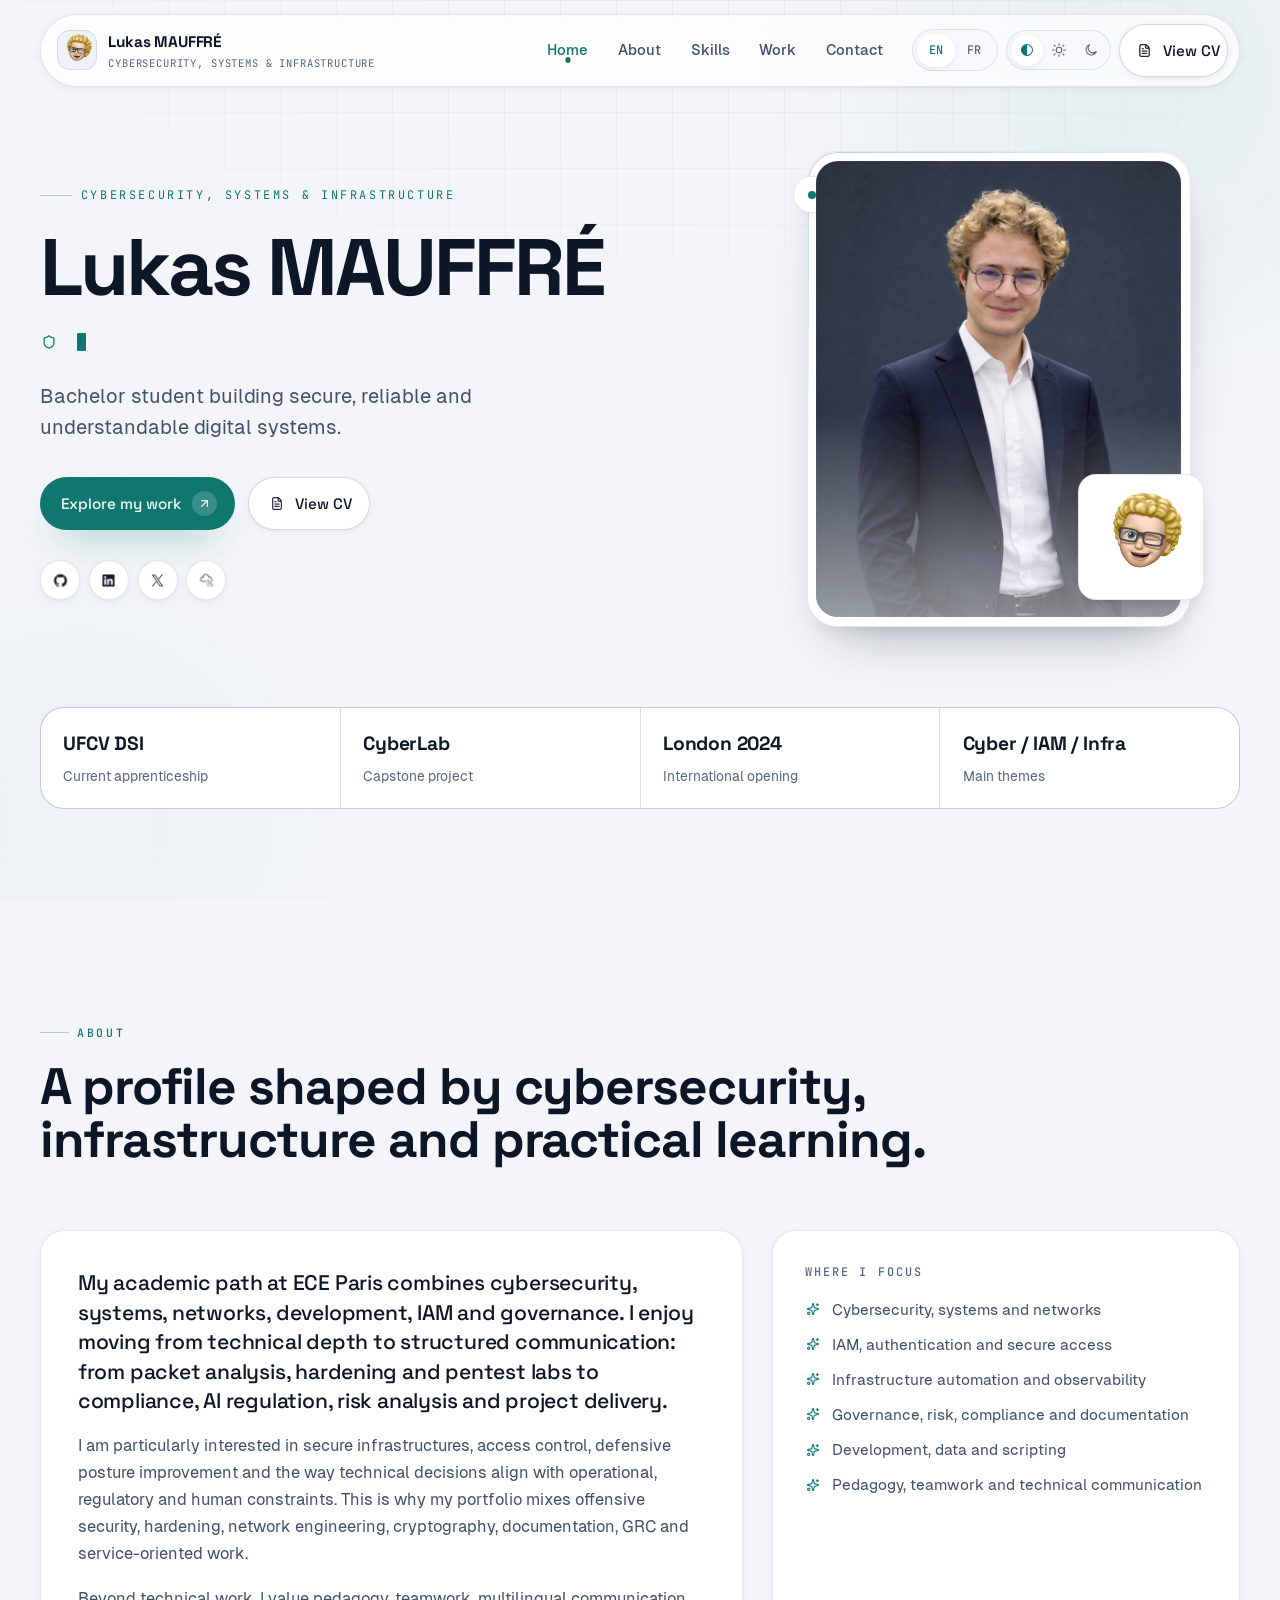
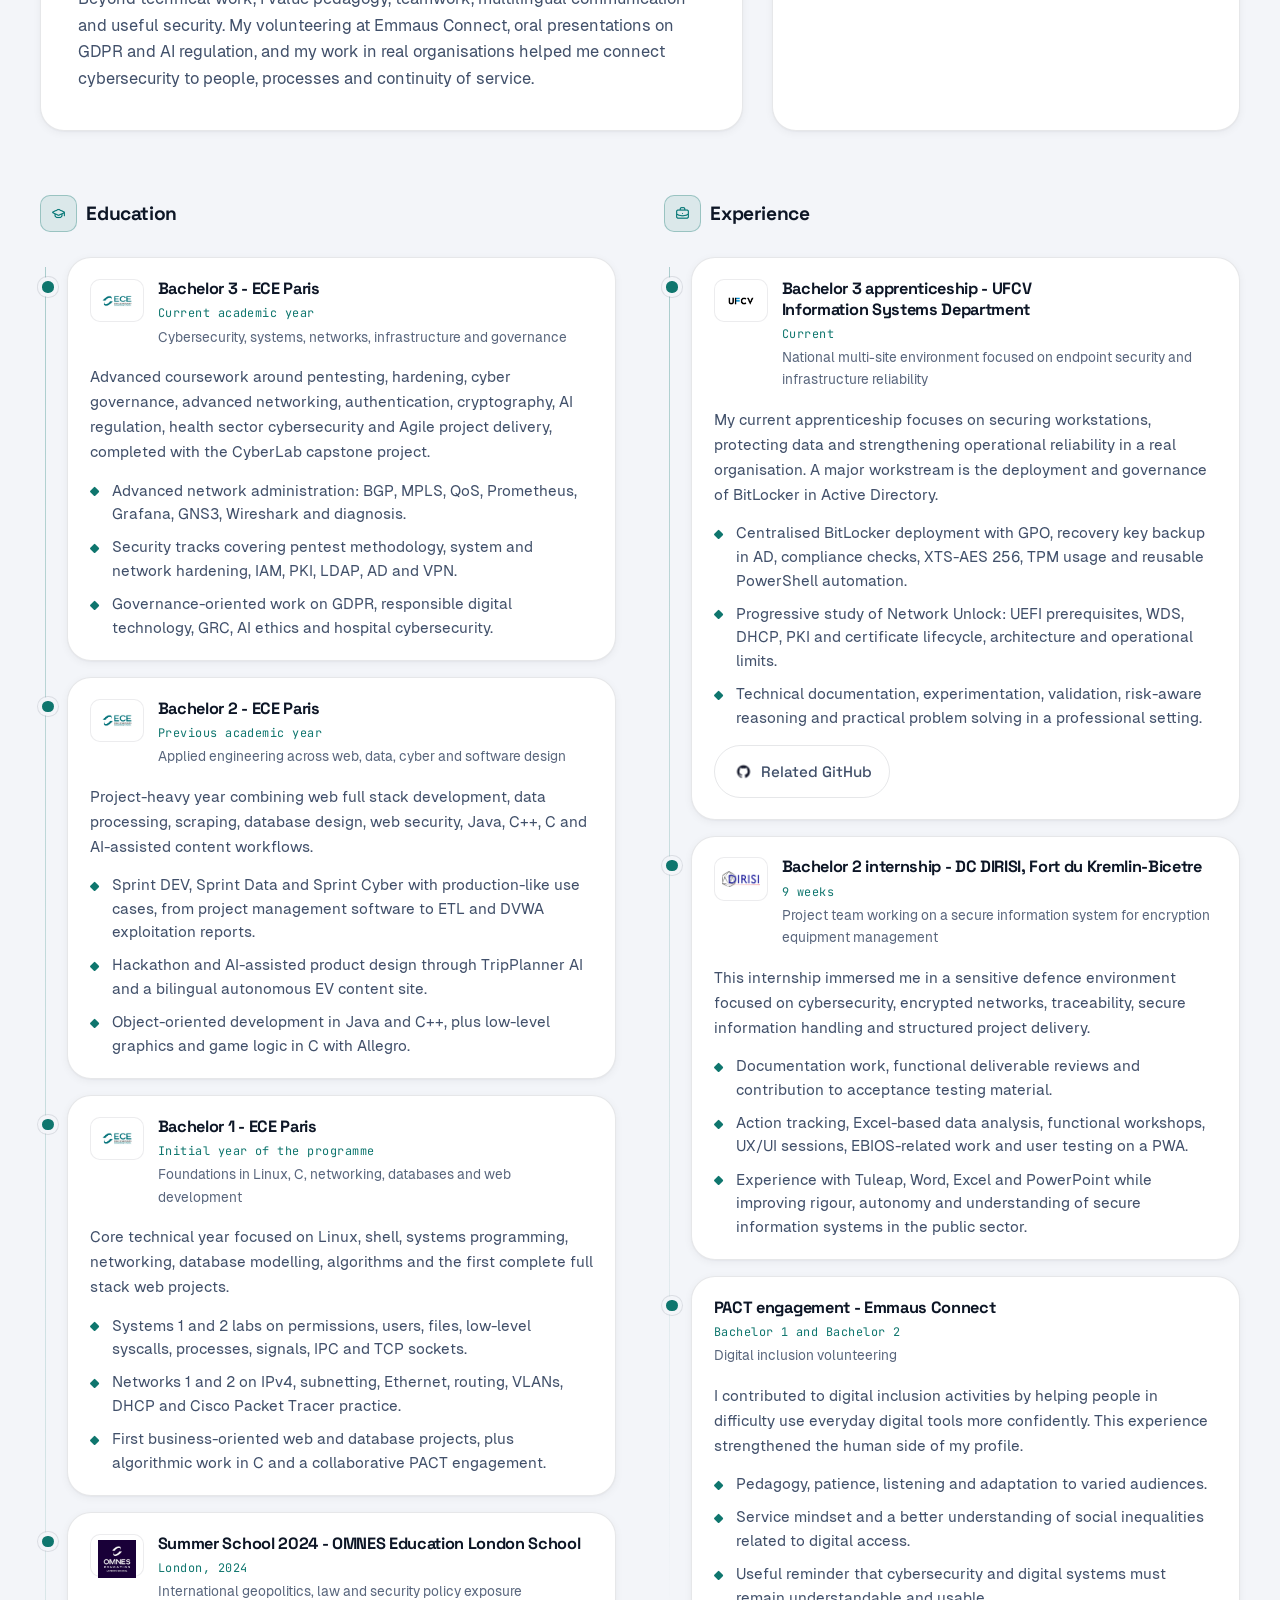
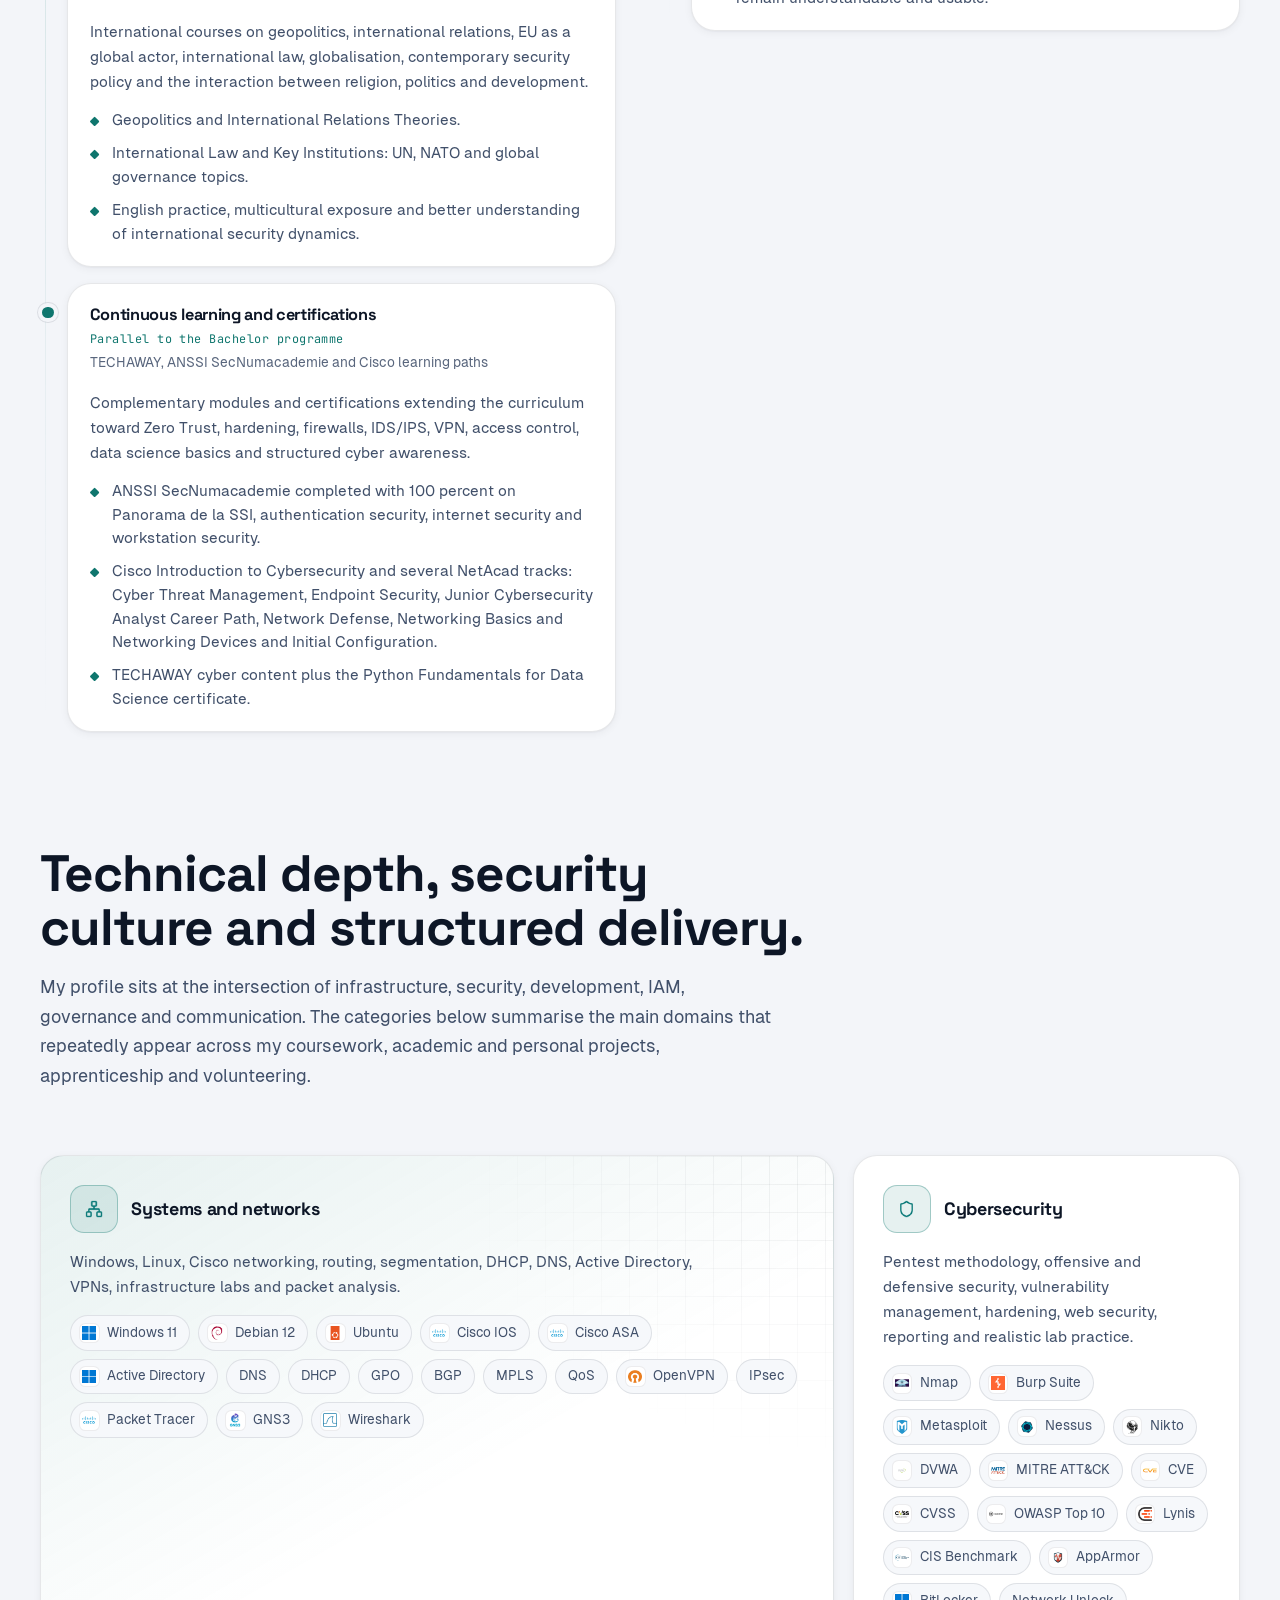
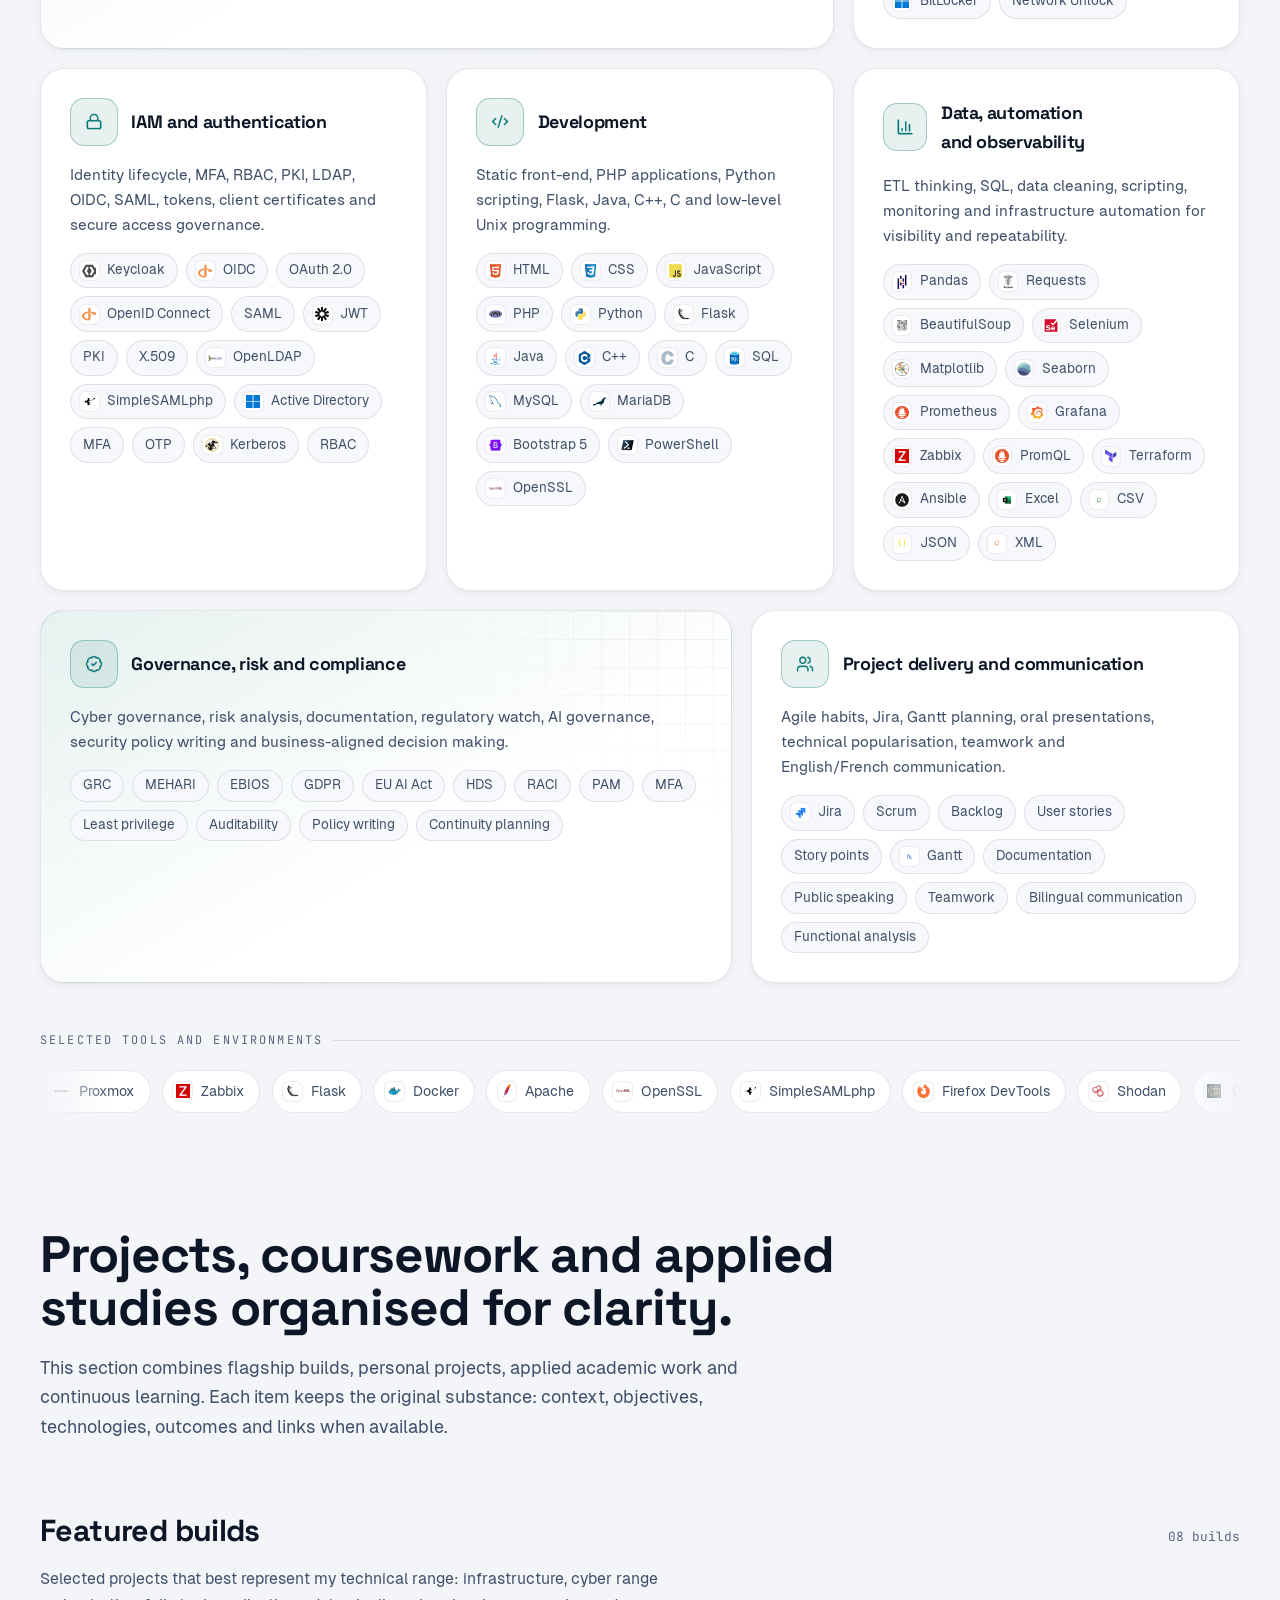
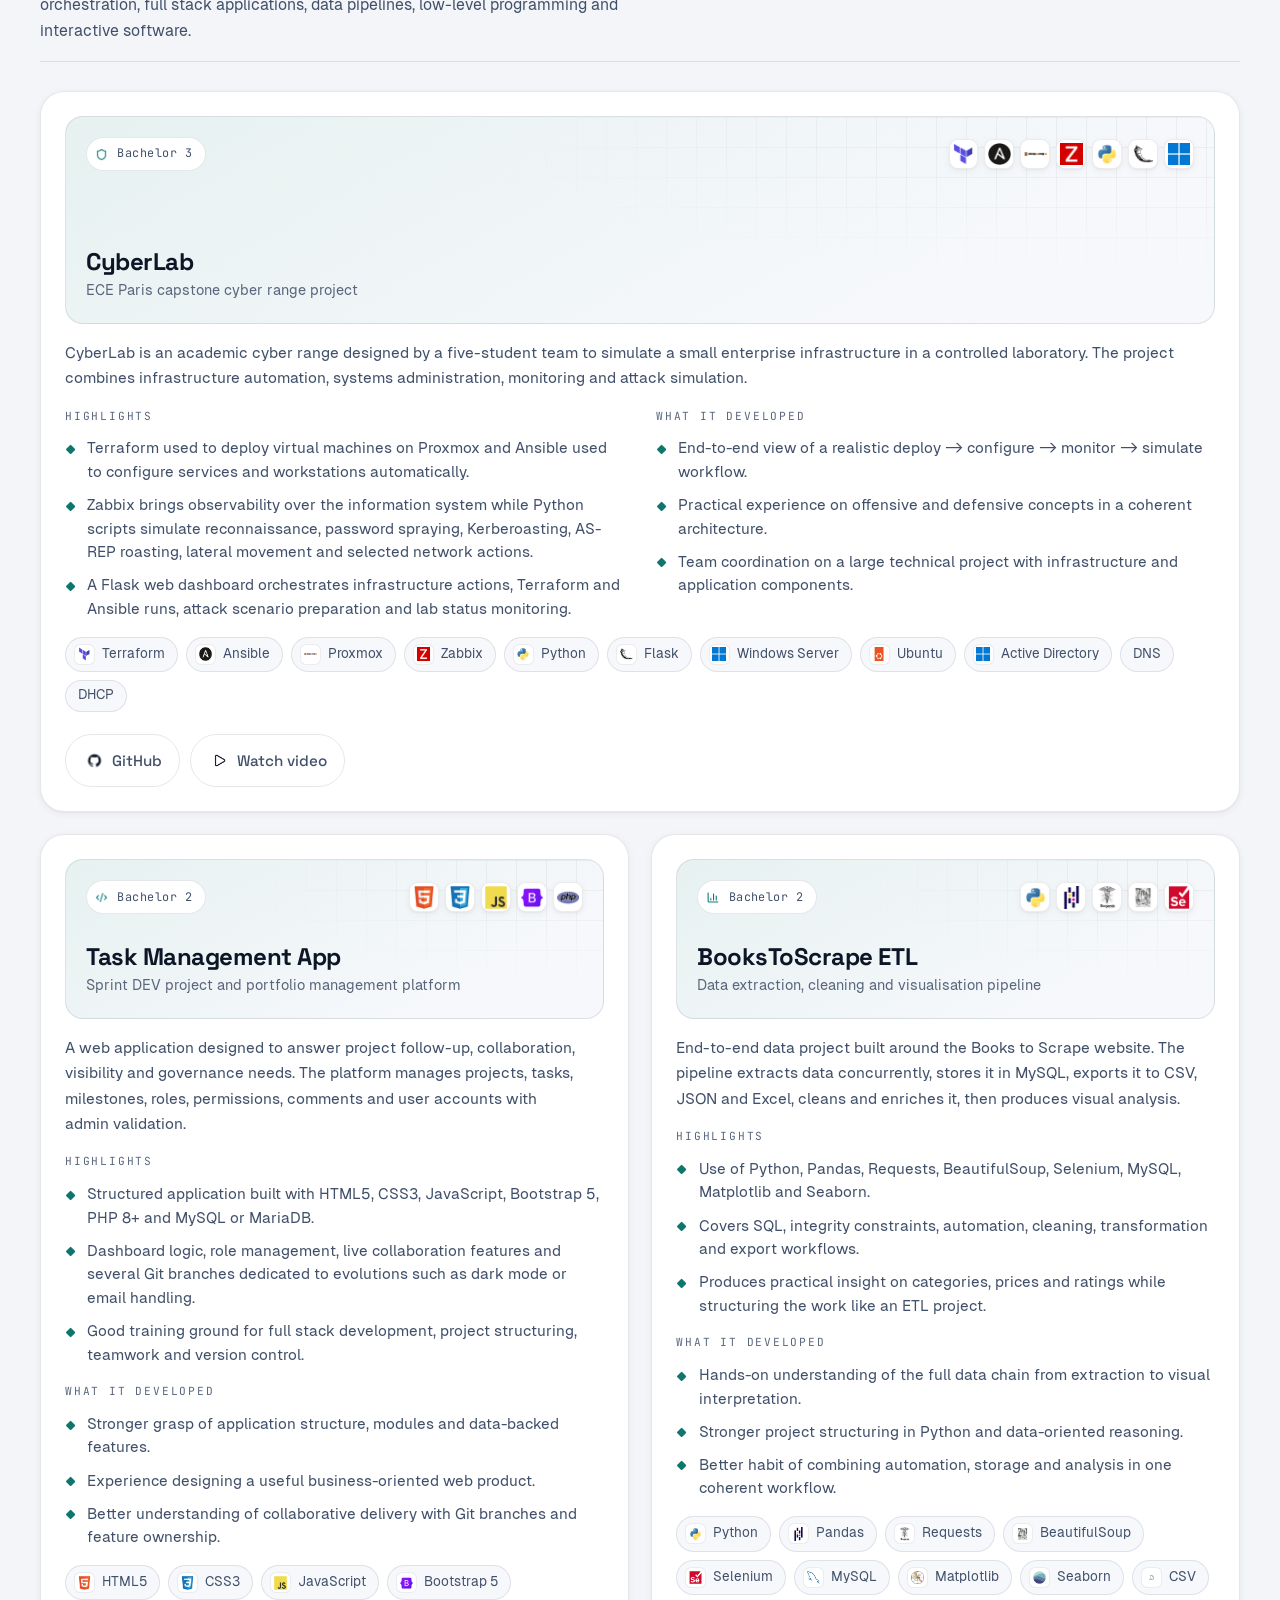
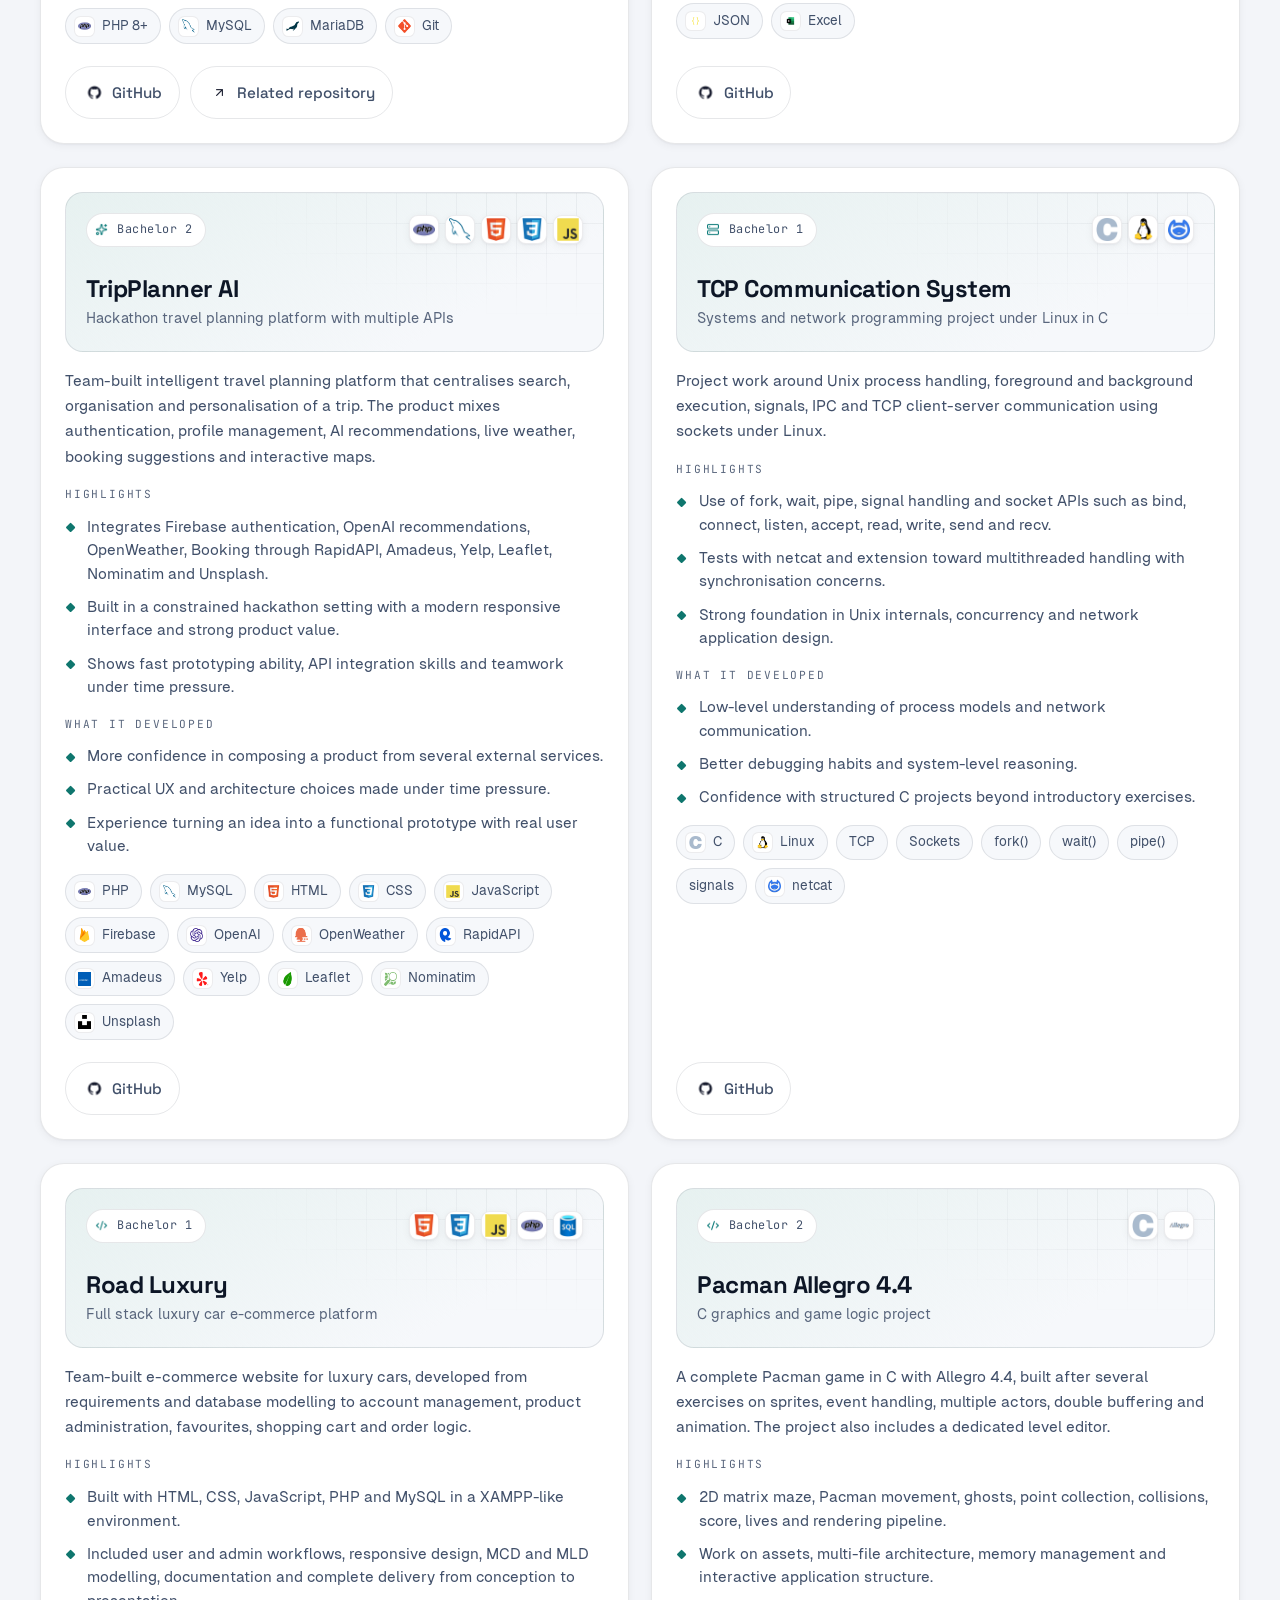
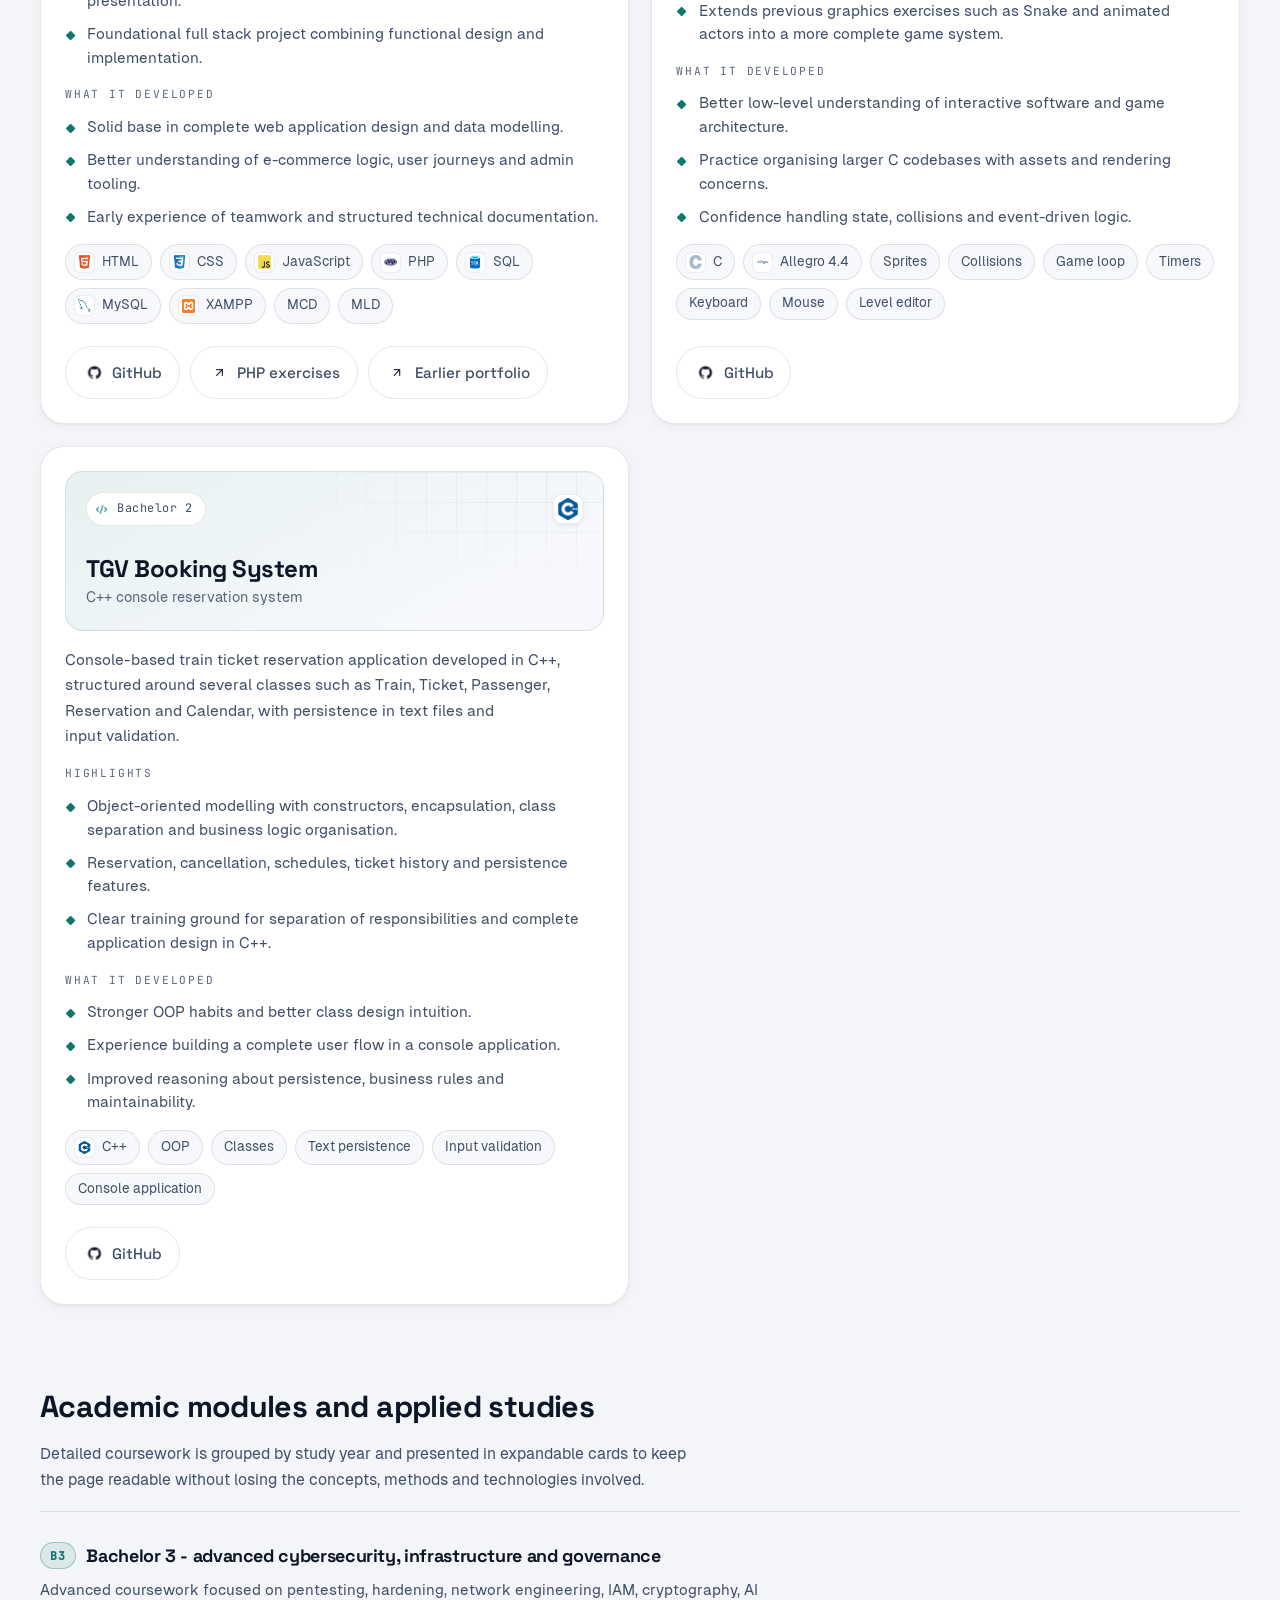
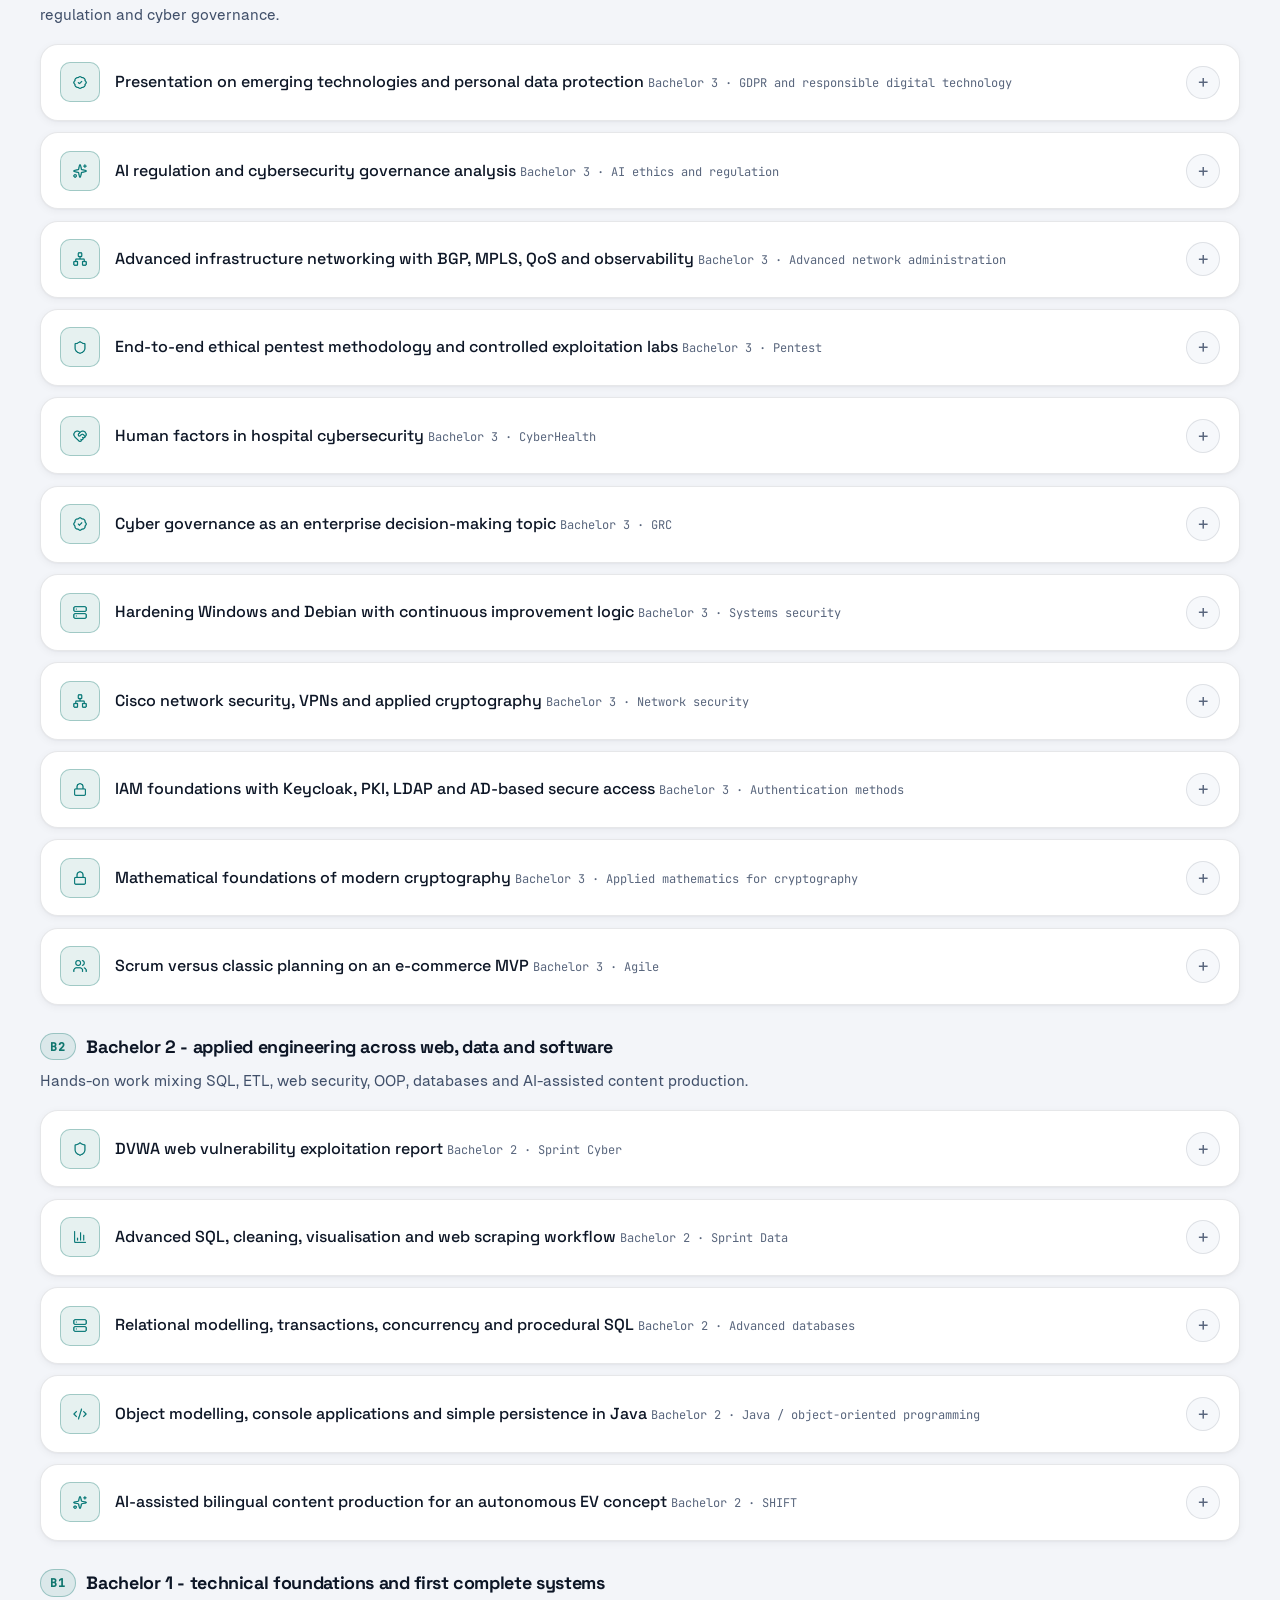
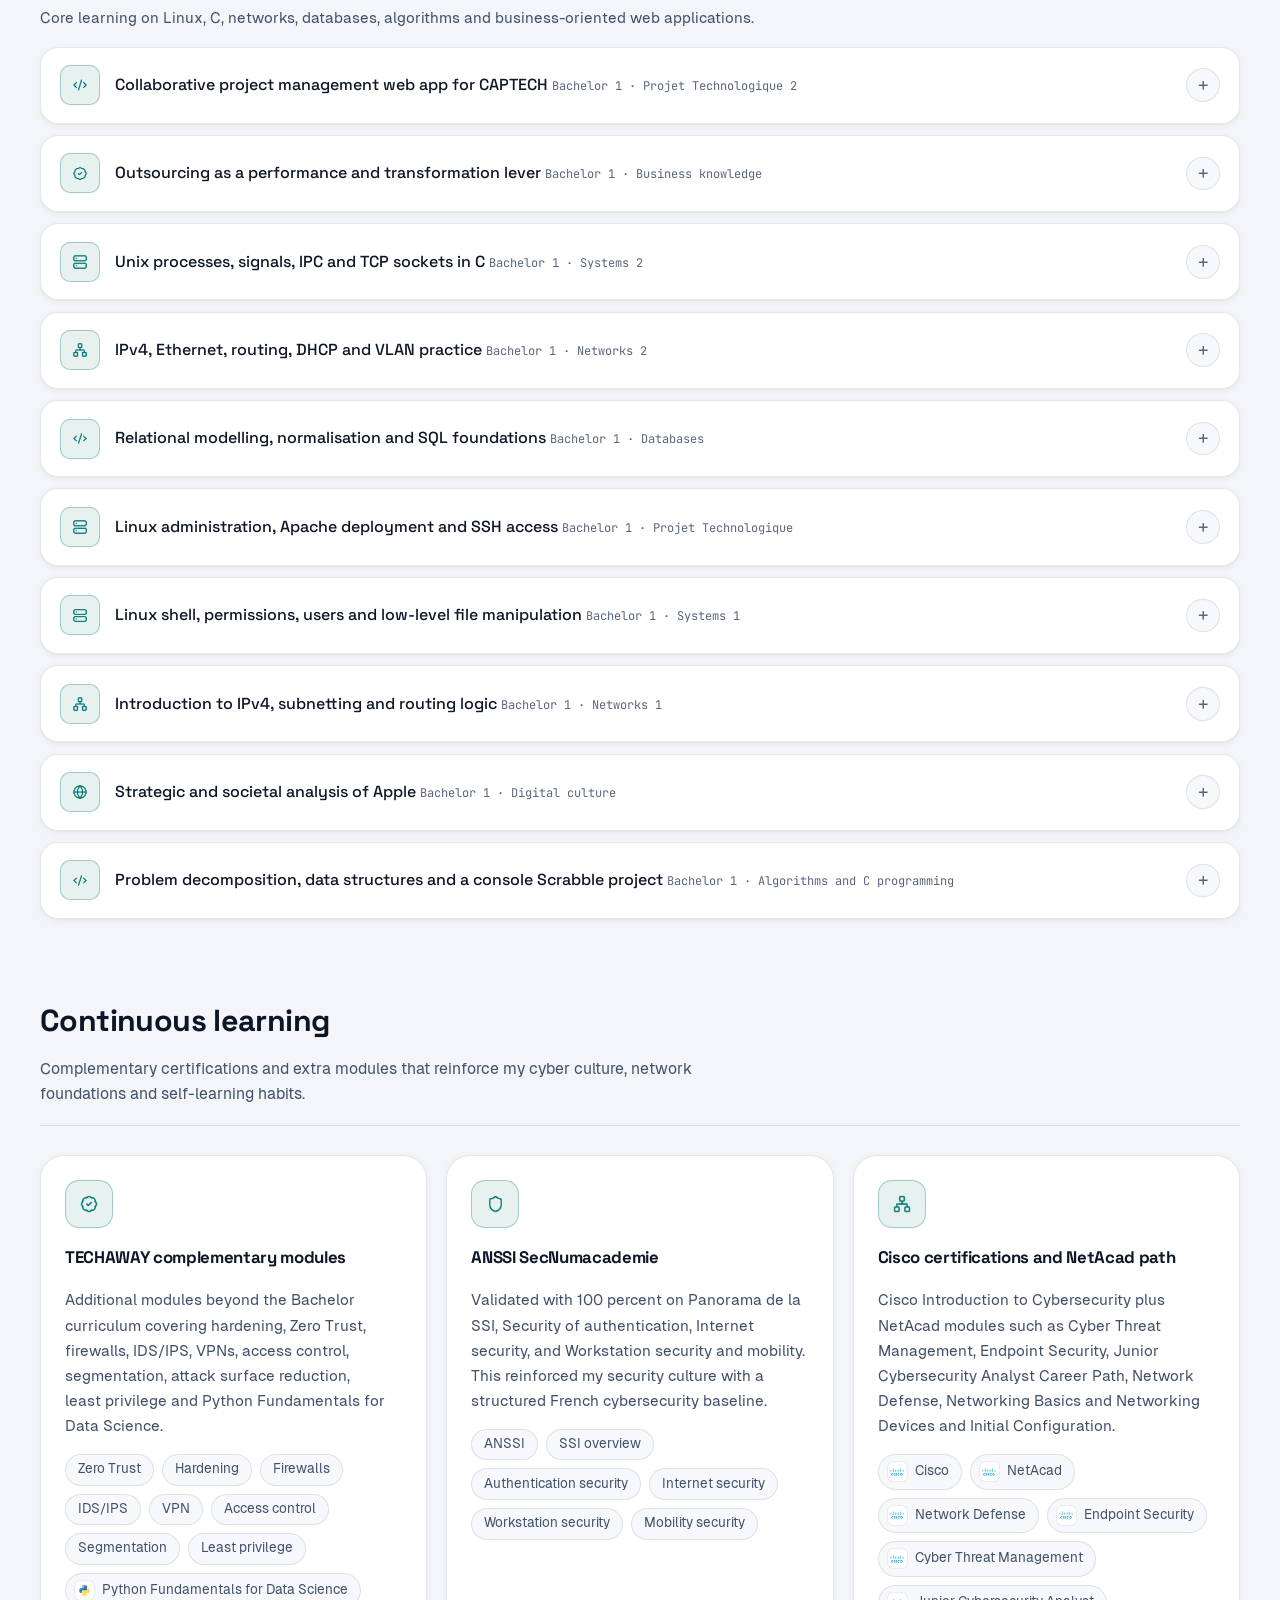
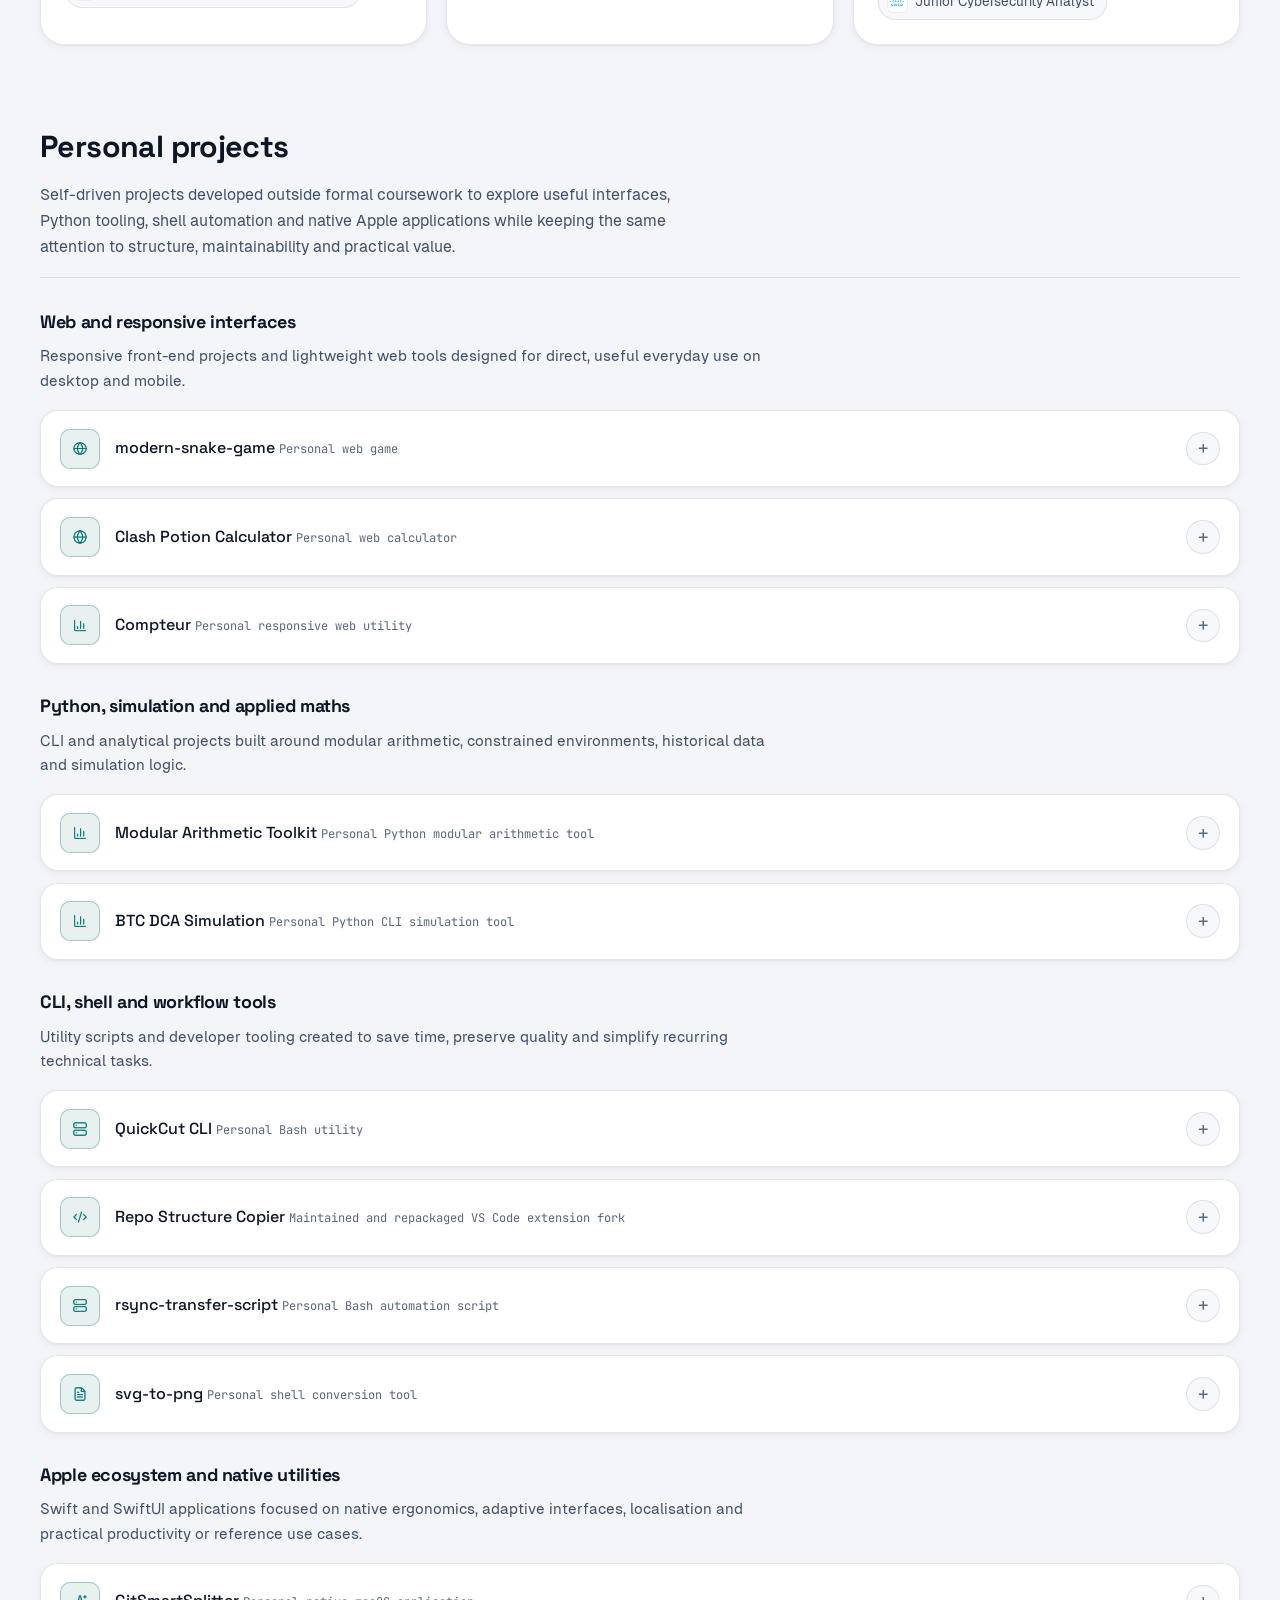
==== commit e03bfc7c: "Refine v2: accessibility, SEO, semantics and polish pass Global production-quality audit and refinem" ====
--- a/index.html
+++ b/index.html
@@ -14,9 +14,13 @@
     />
     <meta name="author" content="Lukas Mauffre" />
     <meta name="color-scheme" content="light dark" />
-    <meta name="theme-color" content="#f4f6f9" media="(prefers-color-scheme: light)" />
+    <meta name="theme-color" content="#f3f5f9" media="(prefers-color-scheme: light)" />
     <meta name="theme-color" content="#0a0e13" media="(prefers-color-scheme: dark)" />
+    <link rel="canonical" href="https://lukasmfr.github.io/lukas-portfolio/" />
+
     <meta property="og:type" content="website" />
+    <meta property="og:site_name" content="Lukas Mauffre" />
+    <meta property="og:url" content="https://lukasmfr.github.io/lukas-portfolio/" />
     <meta
       property="og:title"
       content="Lukas Mauffre | Cybersecurity, Systems & Infrastructure Portfolio"
@@ -25,8 +29,27 @@
       property="og:description"
       content="One-page bilingual portfolio covering cybersecurity, systems, networks, infrastructure, IAM, development and governance."
     />
-    <meta property="og:image" content="assets/images/profile/profile-photo.webp" />
+    <meta
+      property="og:image"
+      content="https://lukasmfr.github.io/lukas-portfolio/assets/images/profile/profile-photo.webp"
+    />
+    <meta property="og:image:alt" content="Portrait of Lukas Mauffre" />
     <meta property="og:locale" content="en_US" />
+
+    <meta name="twitter:card" content="summary_large_image" />
+    <meta
+      name="twitter:title"
+      content="Lukas Mauffre | Cybersecurity, Systems & Infrastructure Portfolio"
+    />
+    <meta
+      name="twitter:description"
+      content="One-page bilingual portfolio covering cybersecurity, systems, networks, infrastructure, IAM, development and governance."
+    />
+    <meta
+      name="twitter:image"
+      content="https://lukasmfr.github.io/lukas-portfolio/assets/images/profile/profile-photo.webp"
+    />
+
     <link rel="icon" type="image/svg+xml" href="assets/icons/favicon.svg" />
 
     <link
@@ -44,6 +67,43 @@
       crossorigin="anonymous"
     />
     <link rel="stylesheet" href="css/style.css" />
+
+    <script type="application/ld+json">
+      {
+        "@context": "https://schema.org",
+        "@type": "Person",
+        "name": "Lukas Mauffré",
+        "url": "https://lukasmfr.github.io/lukas-portfolio/",
+        "image": "https://lukasmfr.github.io/lukas-portfolio/assets/images/profile/profile-photo.webp",
+        "jobTitle": "Cybersecurity, systems and infrastructure student",
+        "description": "Cybersecurity-oriented student focused on systems, networks, infrastructure, identity and access management, development and governance.",
+        "knowsAbout": [
+          "Cybersecurity",
+          "Systems administration",
+          "Networking",
+          "Infrastructure",
+          "Identity and Access Management",
+          "Governance, Risk and Compliance",
+          "Penetration testing",
+          "Active Directory"
+        ],
+        "alumniOf": {
+          "@type": "CollegeOrUniversity",
+          "name": "ECE Paris"
+        },
+        "address": {
+          "@type": "PostalAddress",
+          "addressLocality": "Paris",
+          "addressCountry": "FR"
+        },
+        "sameAs": [
+          "https://github.com/LukasMFR",
+          "https://www.linkedin.com/in/lukas-mauffré-63abb8239",
+          "https://x.com/Lukas_Mauffre",
+          "https://tryhackme.com/p/lukas.mauffre"
+        ]
+      }
+    </script>
 
     <script>
       // Apply the persisted theme before first paint to avoid a flash of the wrong theme.
@@ -66,6 +126,8 @@
   <body>
     <a class="skip-link" href="#main-content">Skip to content</a>
 
+    <div class="scroll-progress" aria-hidden="true"><span></span></div>
+
     <div class="site-backdrop" aria-hidden="true">
       <div class="backdrop-glow backdrop-glow-one"></div>
       <div class="backdrop-glow backdrop-glow-two"></div>
@@ -75,11 +137,11 @@
     <header class="site-header" id="site-header"></header>
 
     <main id="main-content">
-      <section id="home" class="hero-section"></section>
-      <section id="about" class="section reveal"></section>
-      <section id="skills" class="section reveal"></section>
-      <section id="projects" class="section reveal"></section>
-      <section id="contact" class="section reveal"></section>
+      <section id="home" class="hero-section" aria-labelledby="hero-name"></section>
+      <section id="about" class="section reveal" aria-labelledby="about-title"></section>
+      <section id="skills" class="section reveal" aria-labelledby="skills-title"></section>
+      <section id="projects" class="section reveal" aria-labelledby="projects-title"></section>
+      <section id="contact" class="section reveal" aria-labelledby="contact-title"></section>
     </main>
 
     <footer class="site-footer" id="site-footer"></footer>
--- a/css/style.css
+++ b/css/style.css
@@ -84,8 +84,8 @@
   --surface-3: #eef1f6;
   --surface-inset: #f1f4f8;
   --text: #0d1626;
-  --text-2: #44546b;
-  --text-soft: #6a7890;
+  --text-2: #41506a;
+  --text-soft: #59667d;
   --border: rgba(13, 22, 38, 0.1);
   --border-strong: rgba(13, 22, 38, 0.16);
   --logo-surface: #ffffff;
@@ -333,6 +333,35 @@
   top: calc(1rem + var(--safe-top));
 }
 
+/* ---------- Scroll progress ---------- */
+.scroll-progress {
+  position: fixed;
+  inset: 0 0 auto 0;
+  height: 2px;
+  z-index: 1100;
+  pointer-events: none;
+  background: transparent;
+}
+.scroll-progress span {
+  display: block;
+  height: 100%;
+  width: 100%;
+  transform: scaleX(0);
+  transform-origin: left center;
+  background: linear-gradient(90deg, var(--accent), var(--accent-strong));
+  will-change: transform;
+}
+
+/* ---------- Reduced transparency fallback ---------- */
+@media (prefers-reduced-transparency: reduce) {
+  .glass,
+  .mobile-menu {
+    background: var(--surface);
+    -webkit-backdrop-filter: none;
+    backdrop-filter: none;
+  }
+}
+
 /* ---------- Ambient backdrop + grain ---------- */
 .site-backdrop {
   position: fixed;
@@ -1713,8 +1742,10 @@
   border-radius: var(--r-lg);
   background: var(--surface);
   box-shadow: var(--shadow-sm);
-  overflow: hidden;
   transition: border-color var(--t-med) var(--ease), box-shadow var(--t-med) var(--ease);
+}
+.disc > summary {
+  border-radius: var(--r-lg);
 }
 .disc[open] {
   border-color: var(--accent-line);
@@ -1927,9 +1958,7 @@
 .contact-link .cl-copy {
   font-size: 0.86rem;
   color: var(--text-soft);
-  overflow: hidden;
-  text-overflow: ellipsis;
-  white-space: nowrap;
+  overflow-wrap: anywhere;
 }
 .contact-link .trail {
   width: 1rem;
@@ -2059,7 +2088,7 @@
 }
 
 @media (max-width: 920px) {
-  .nav-links,
+  .site-nav,
   .header-cv,
   .seg-lang.desktop-only,
   .desktop-only {
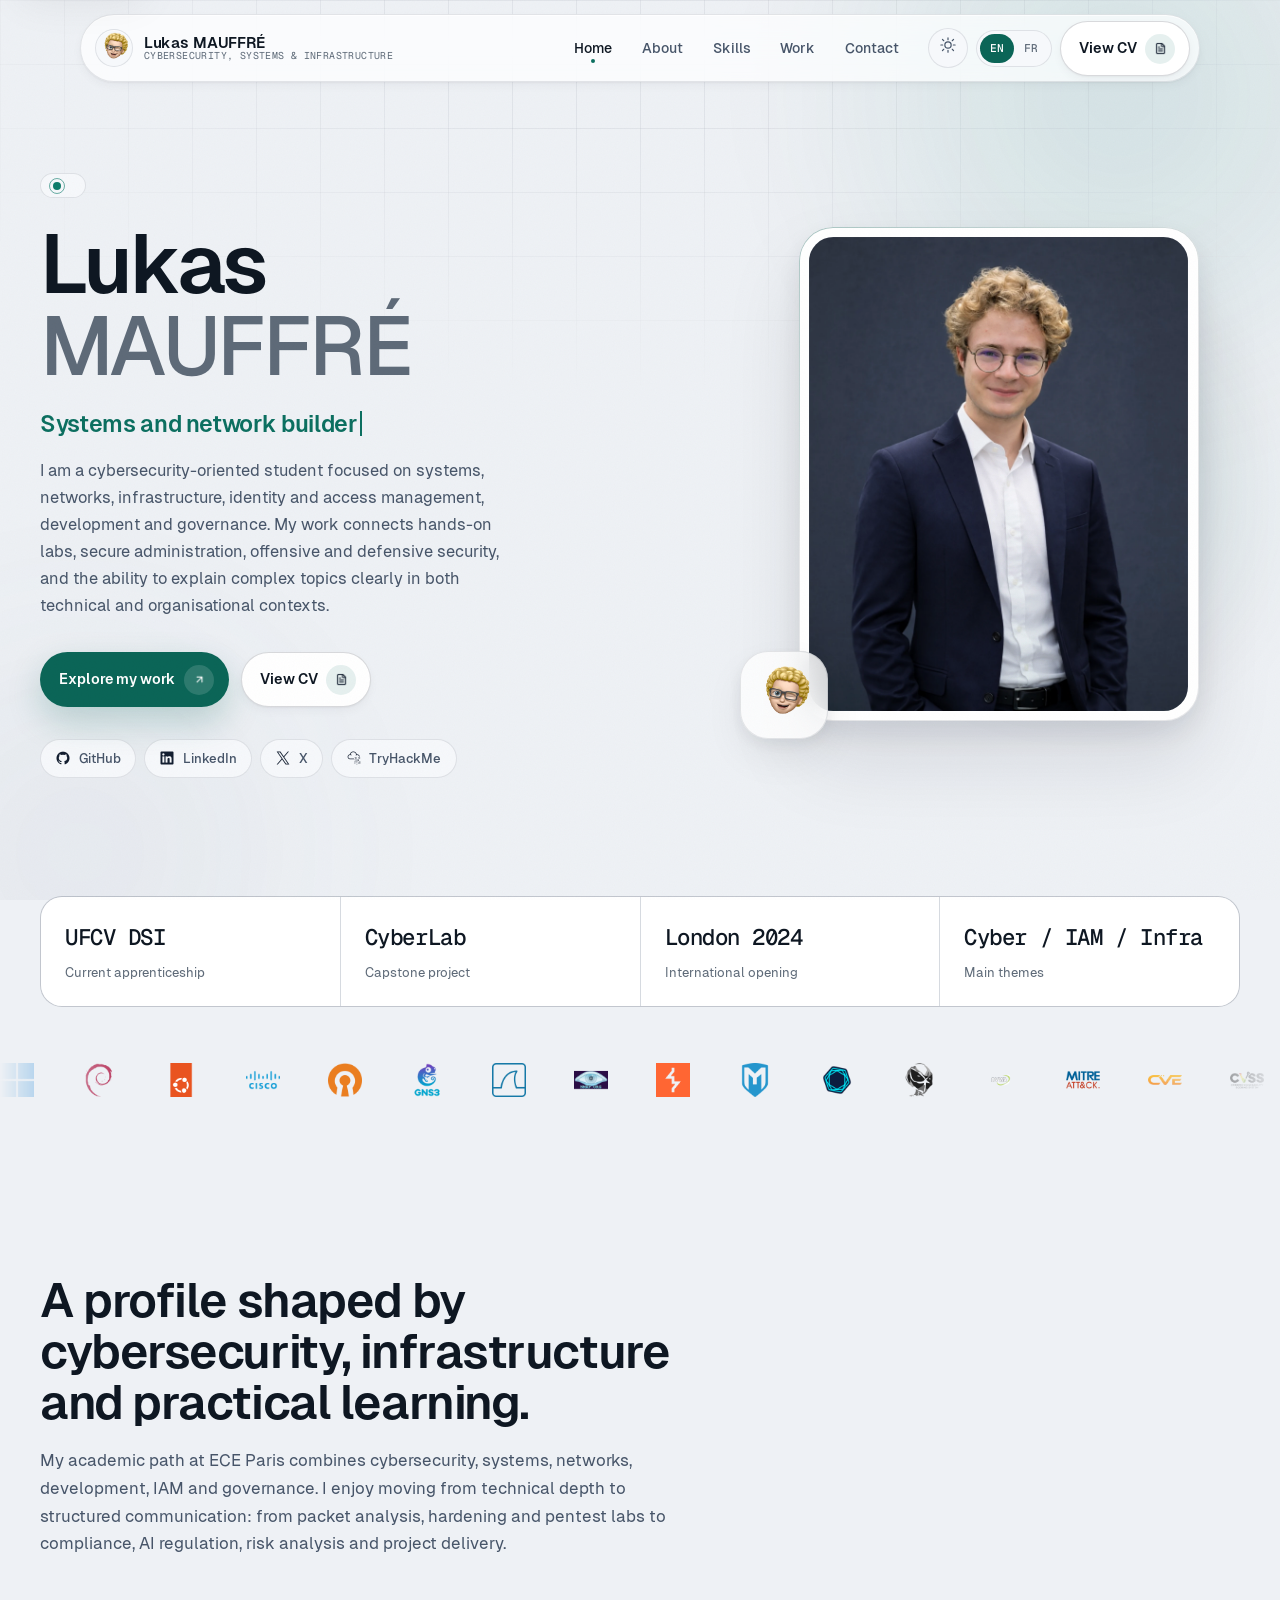
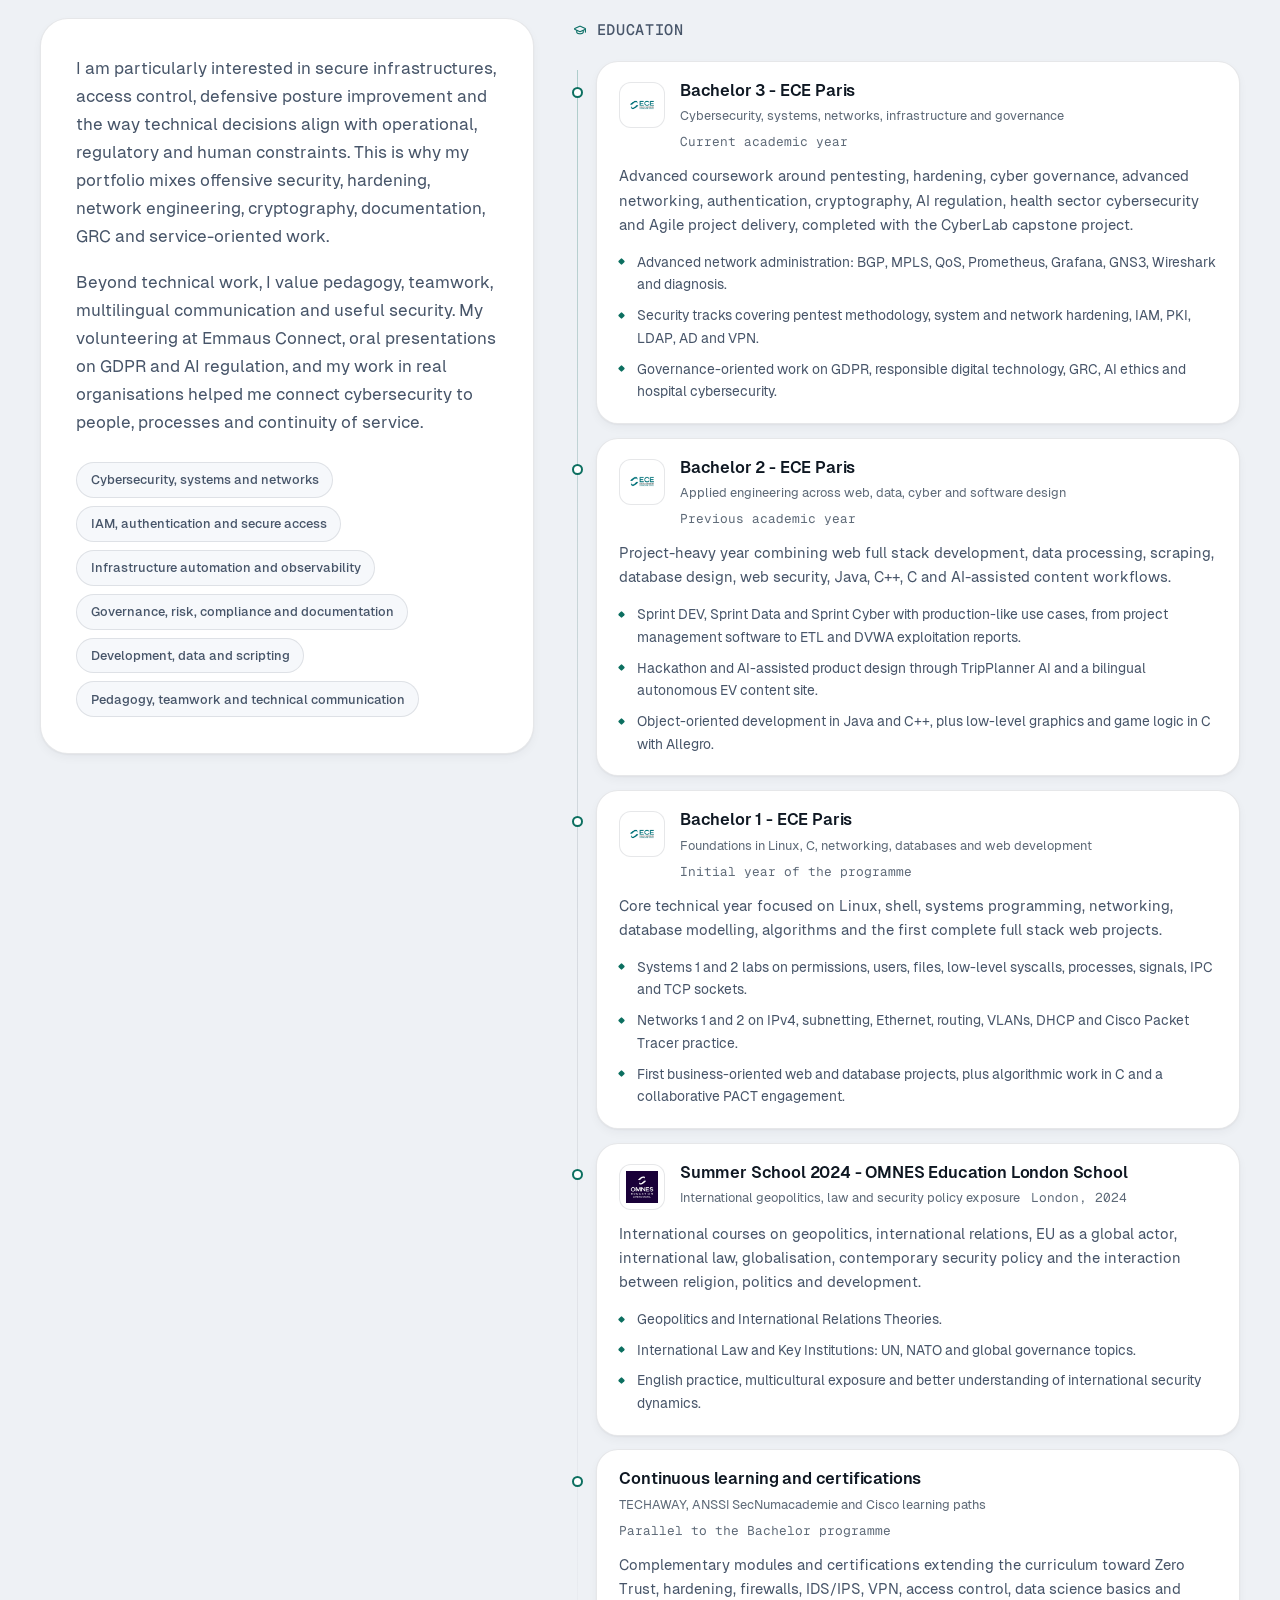
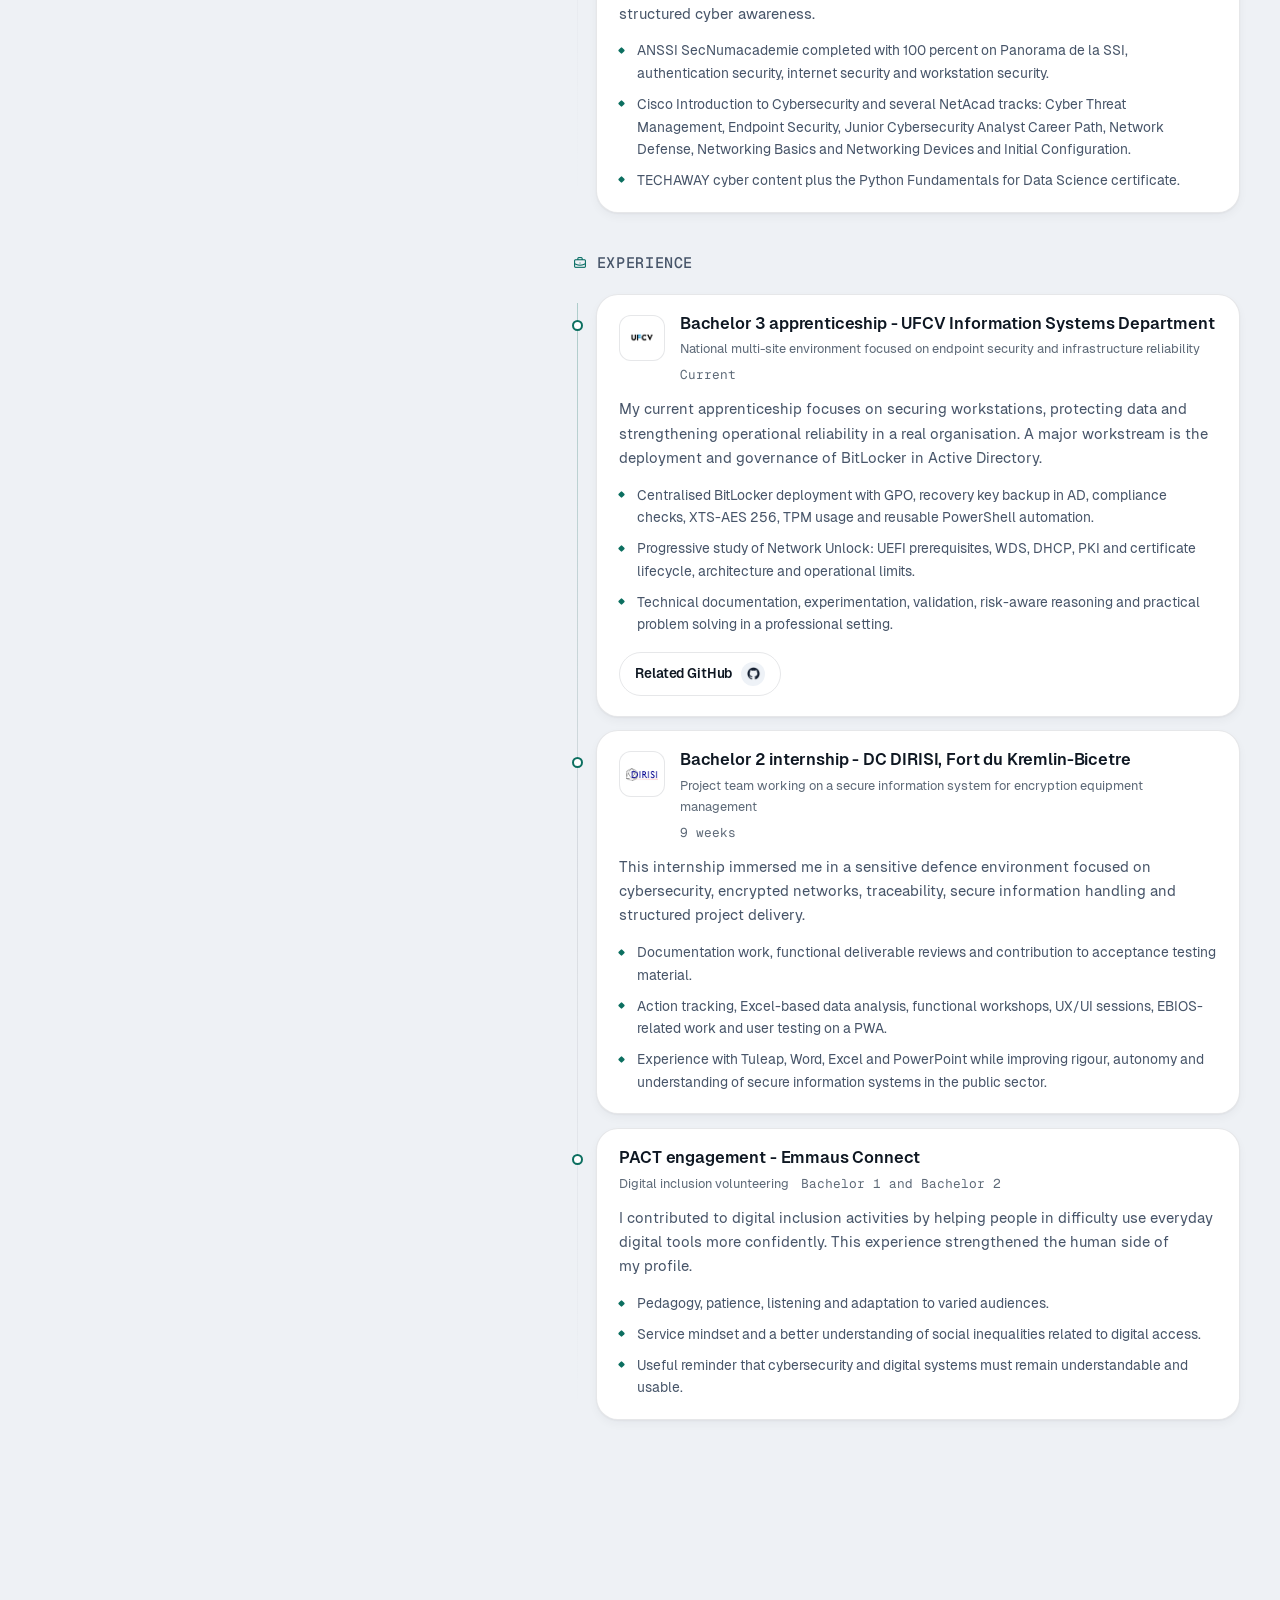
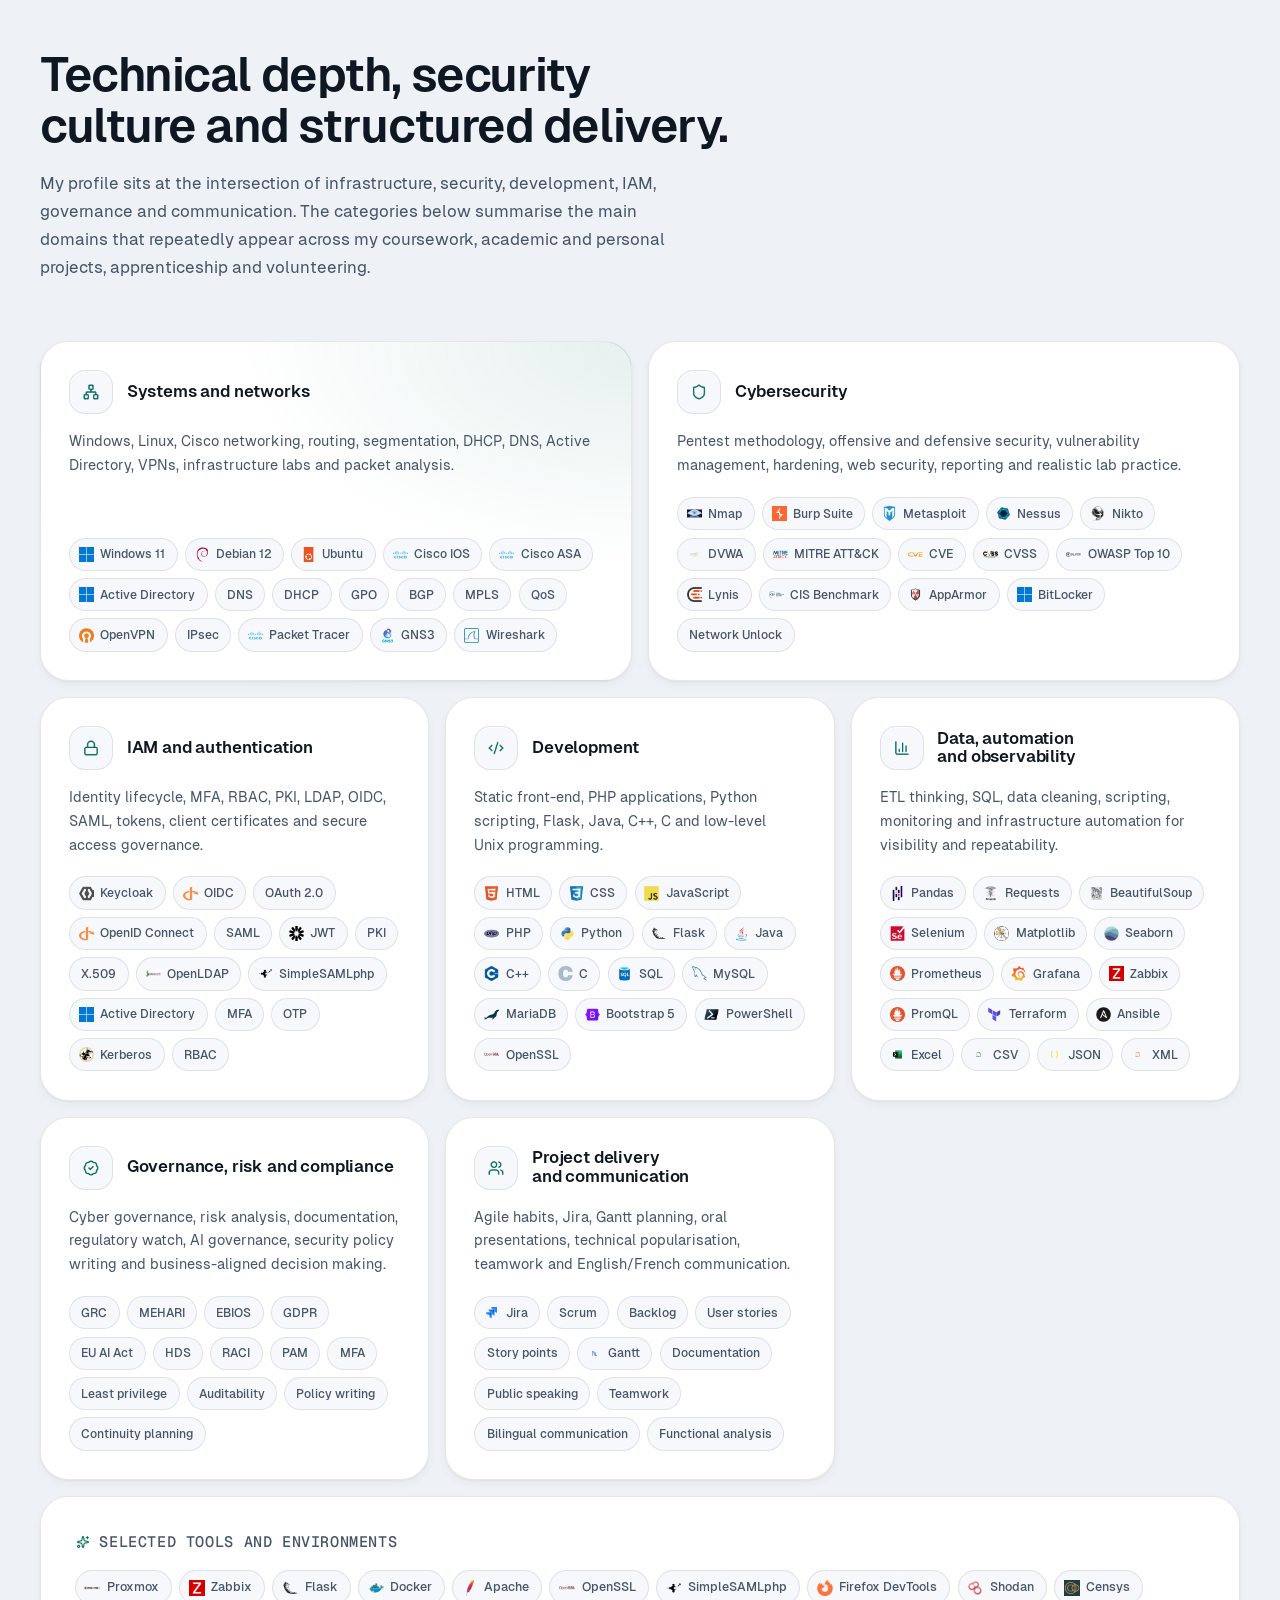
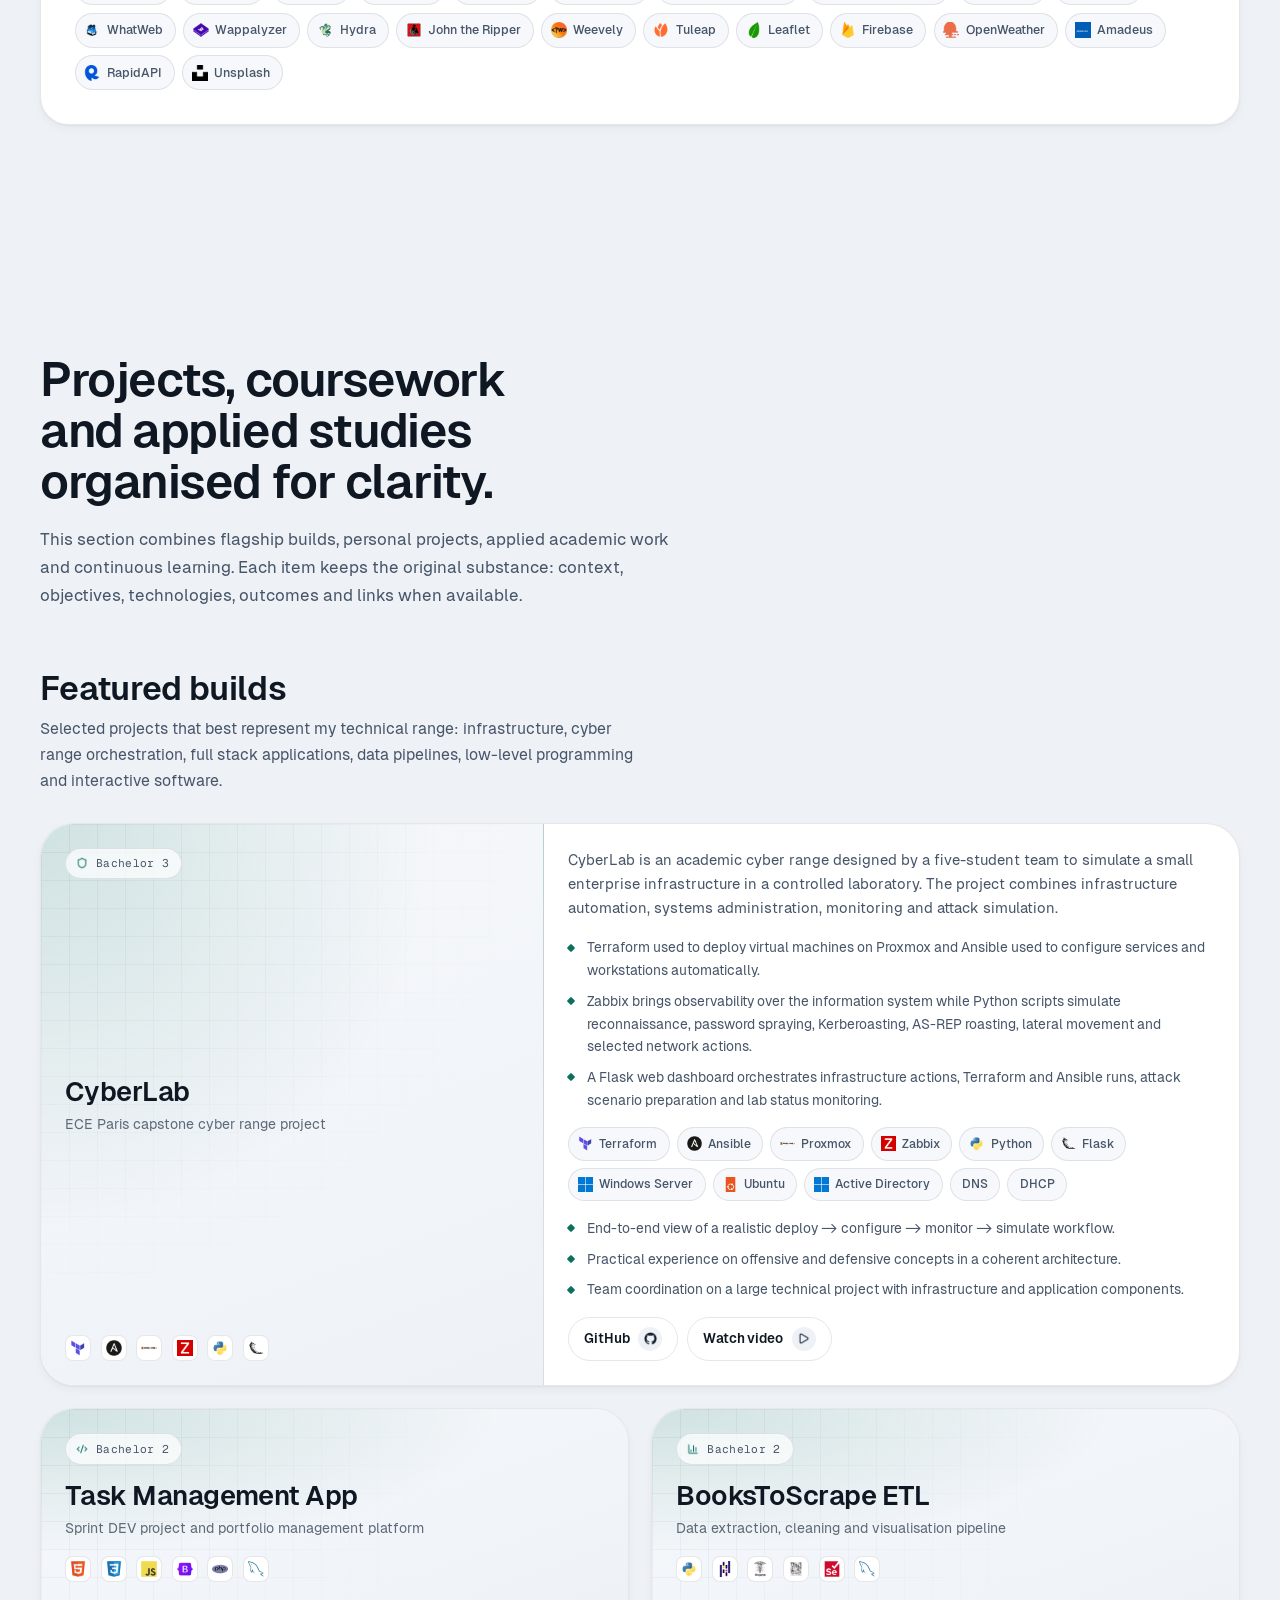
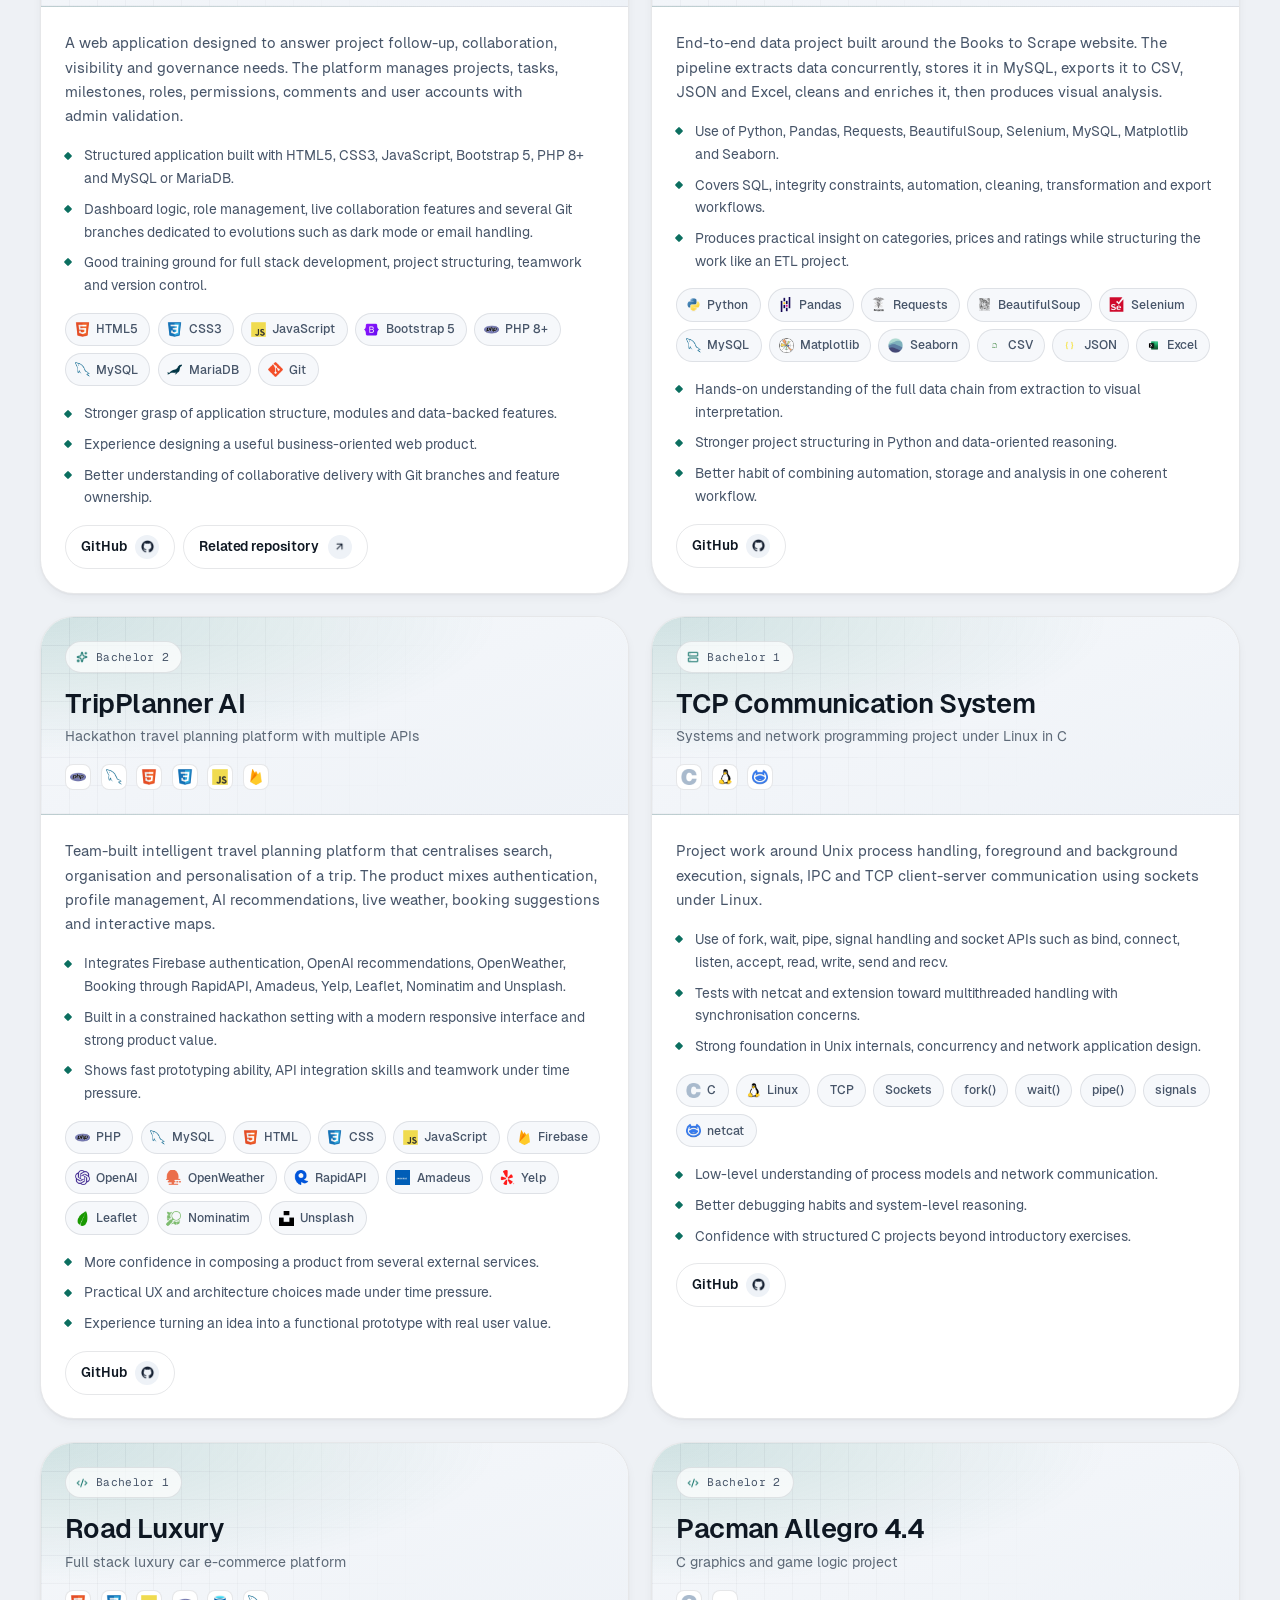
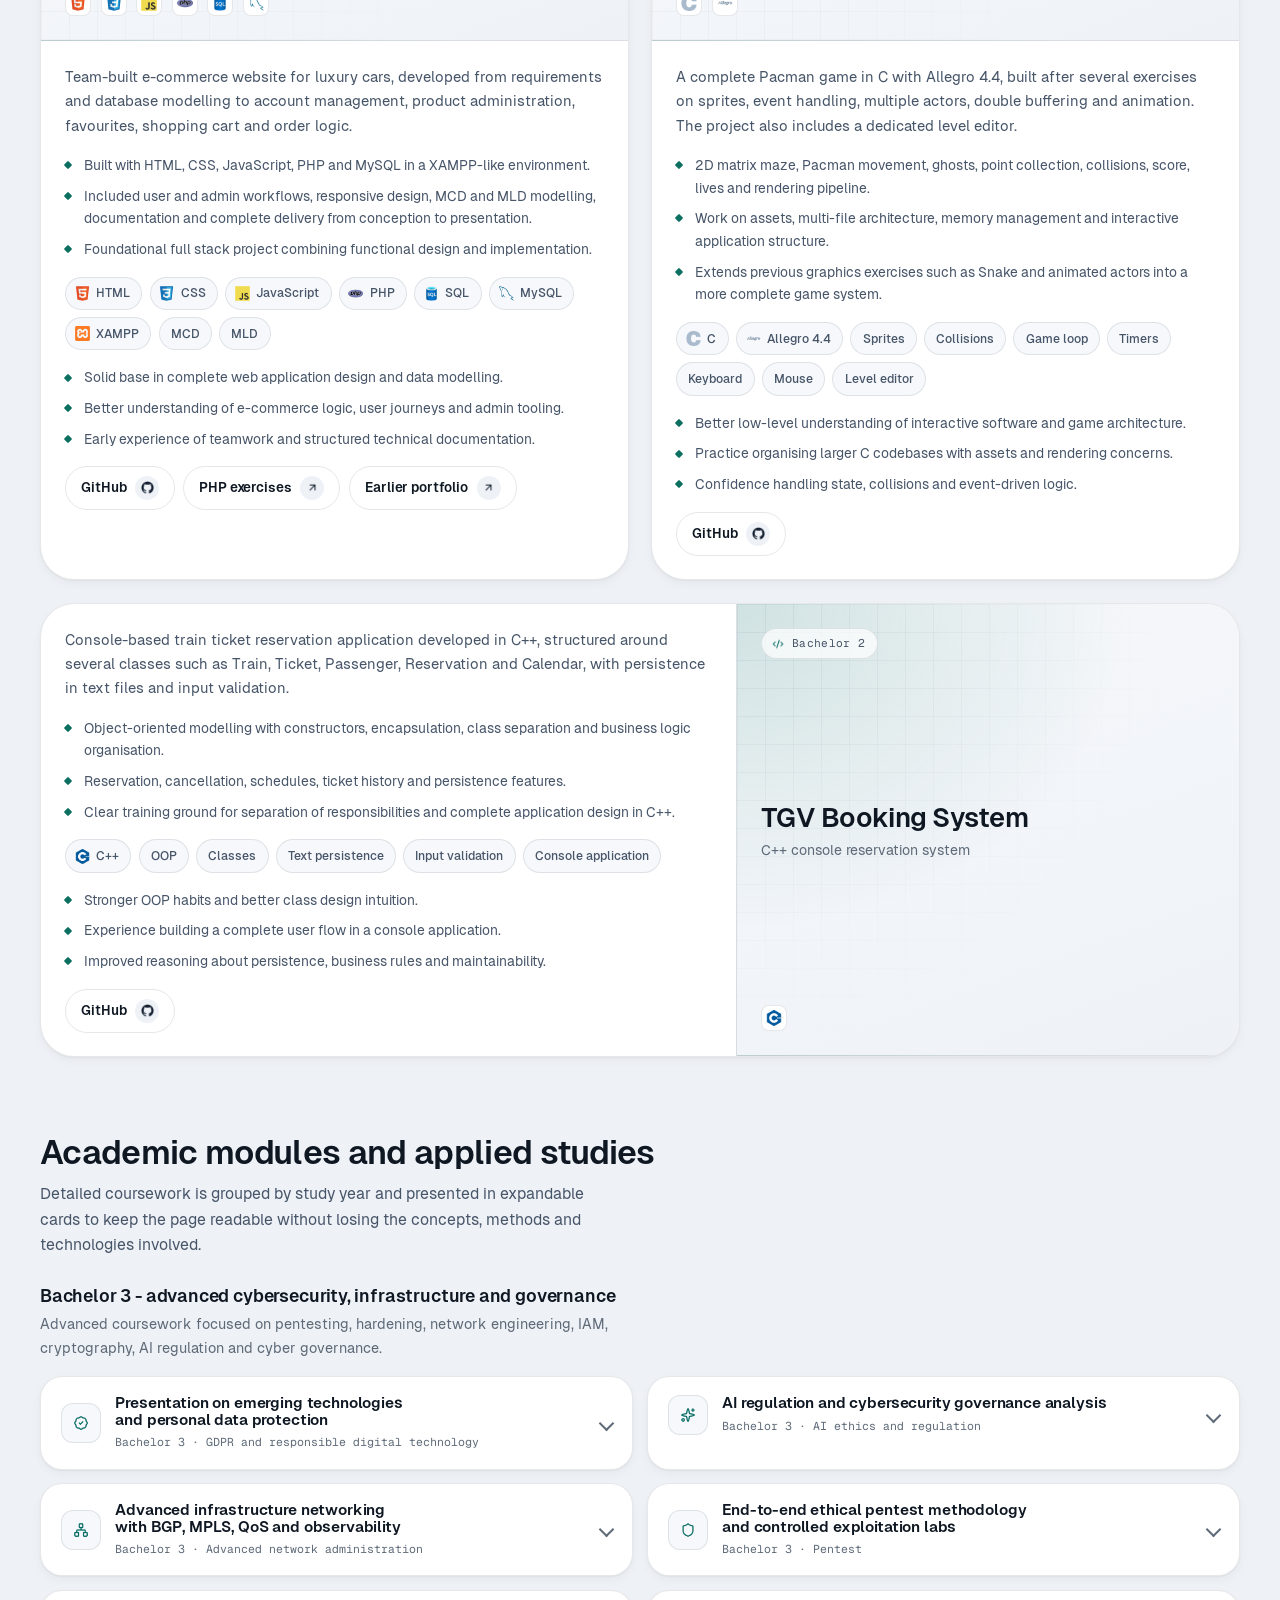
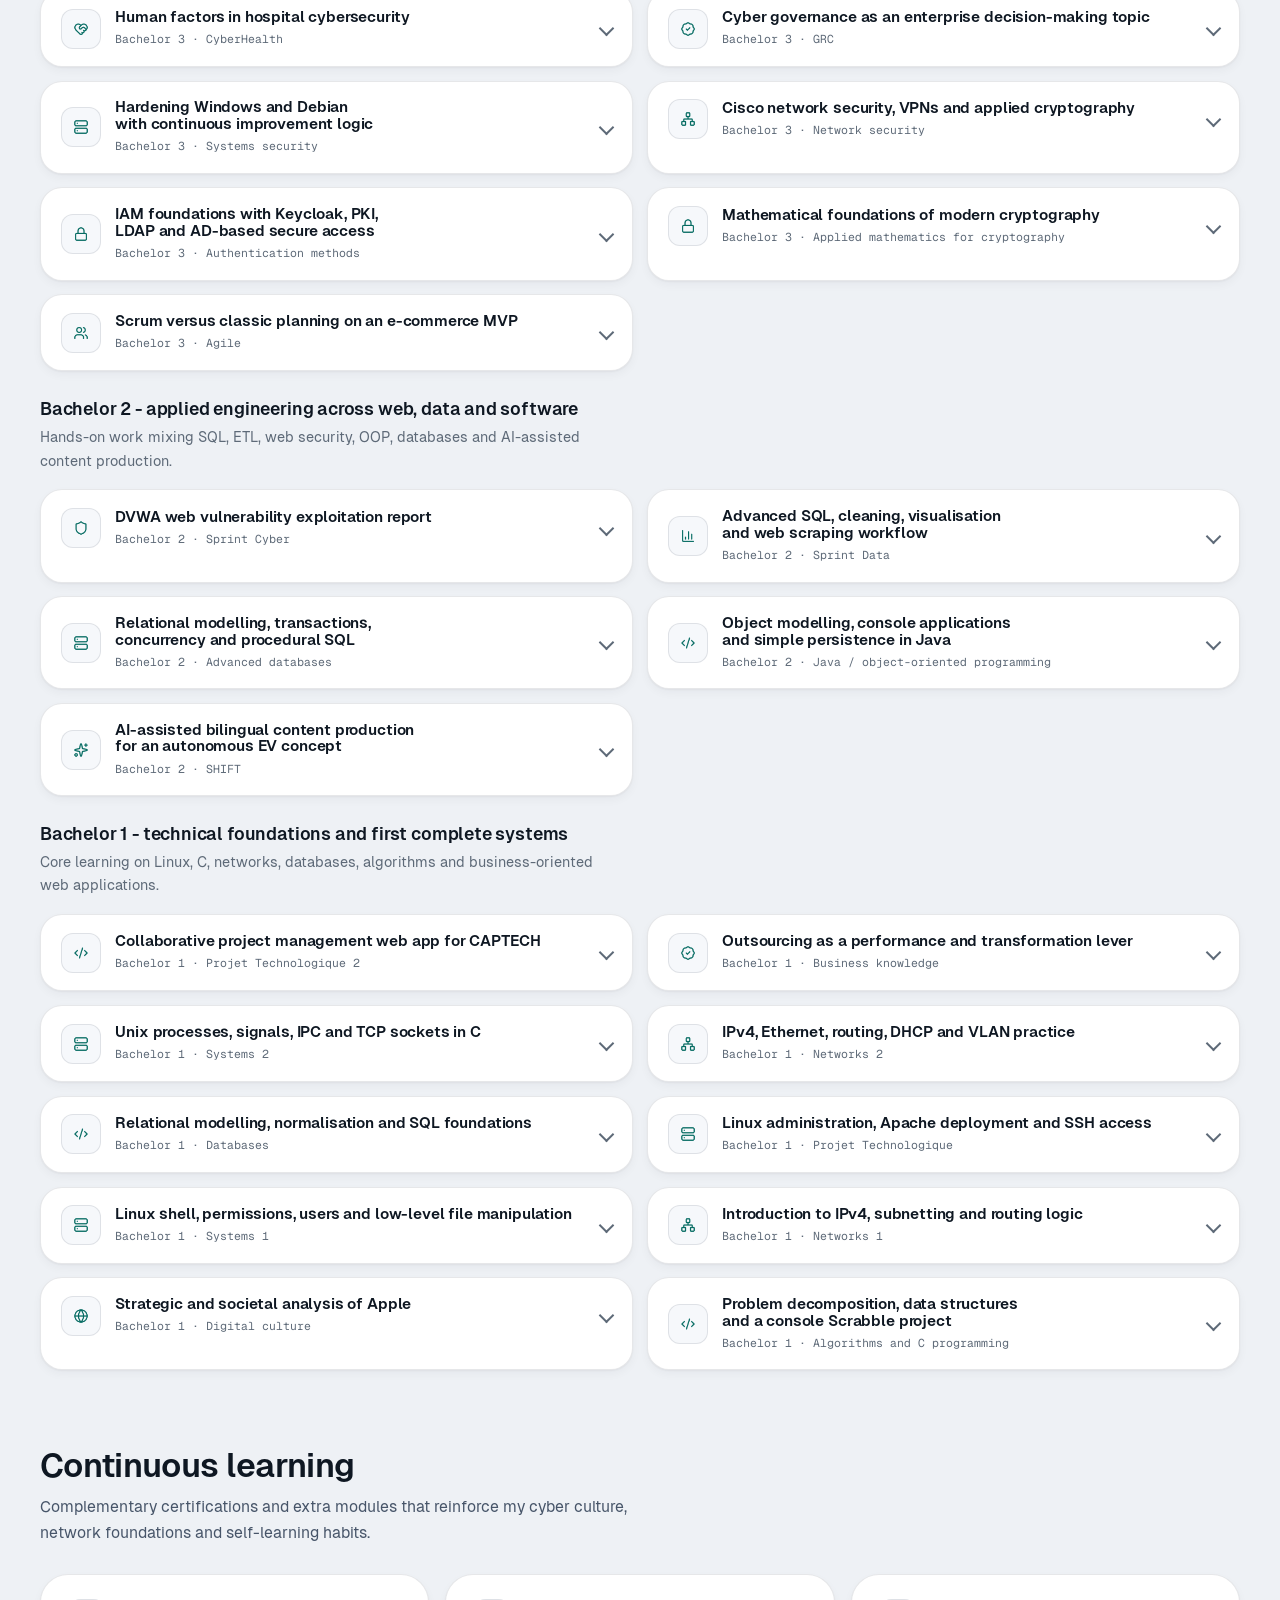
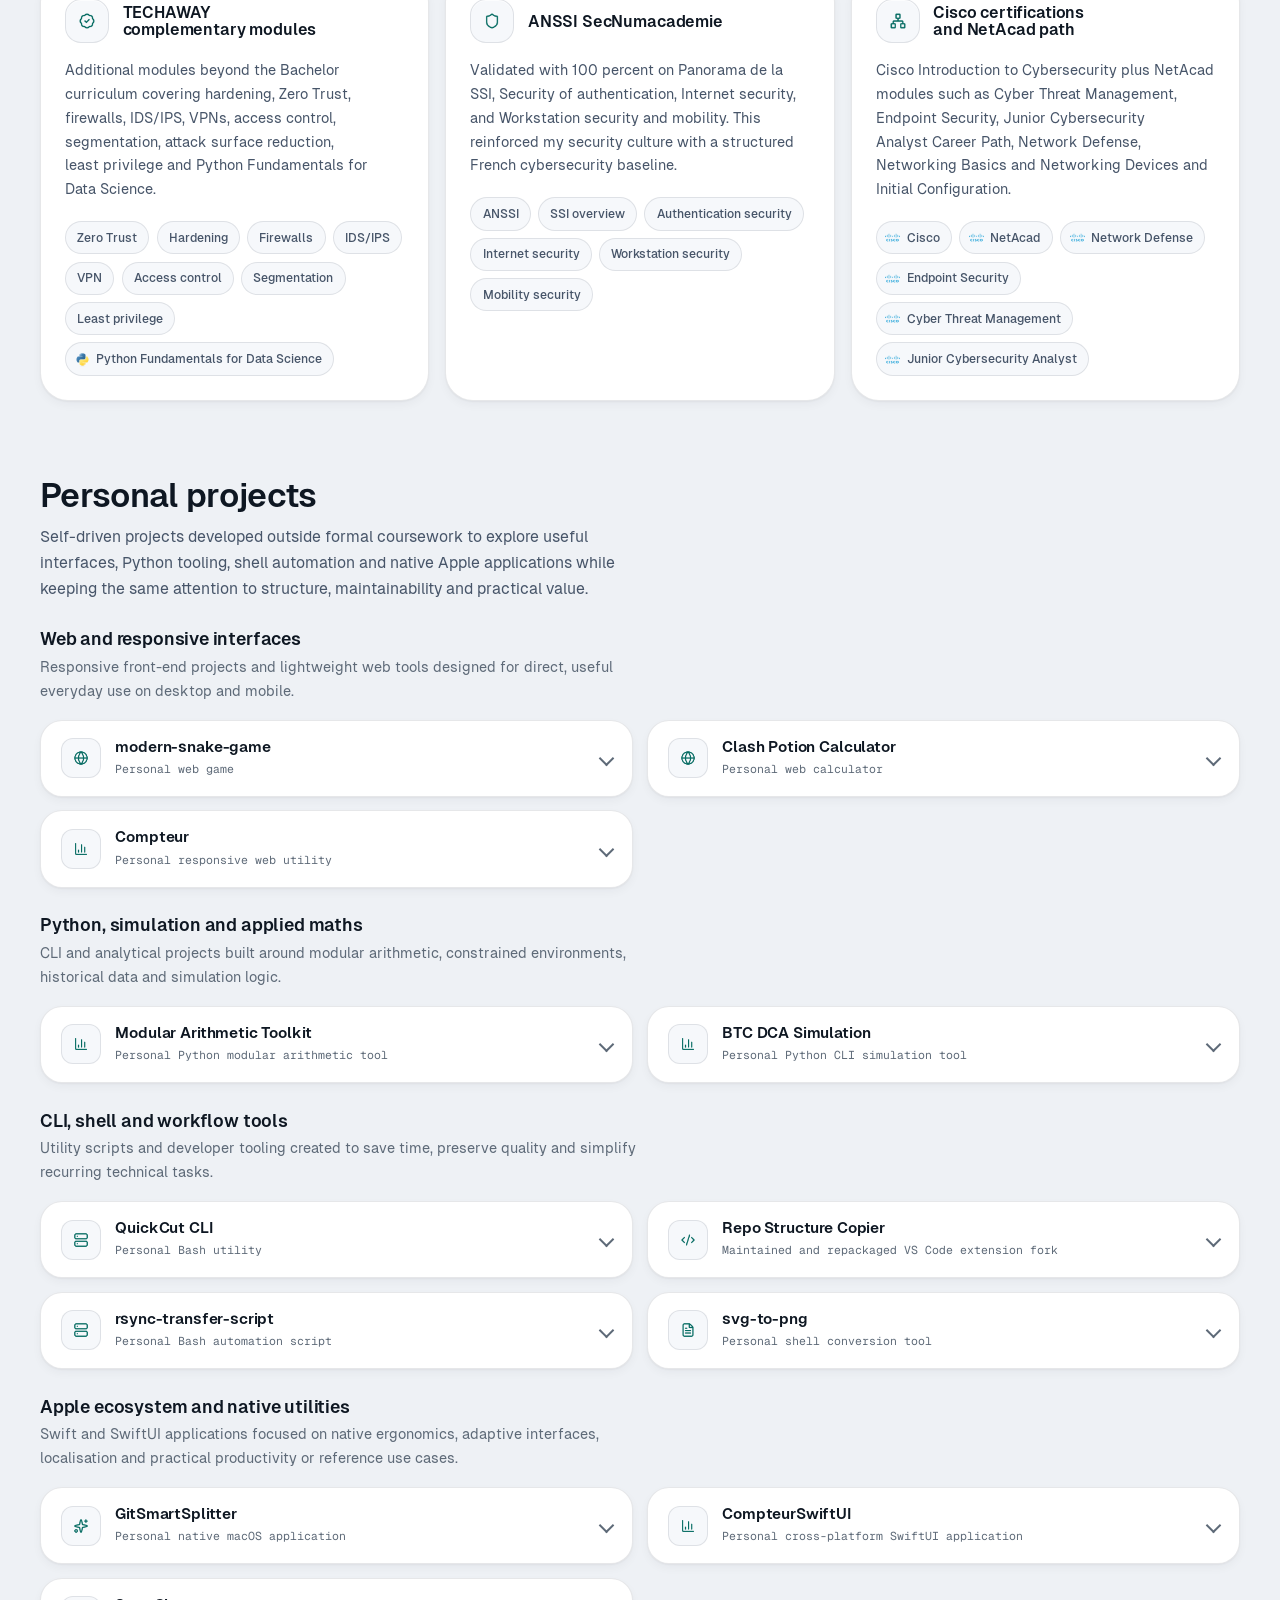
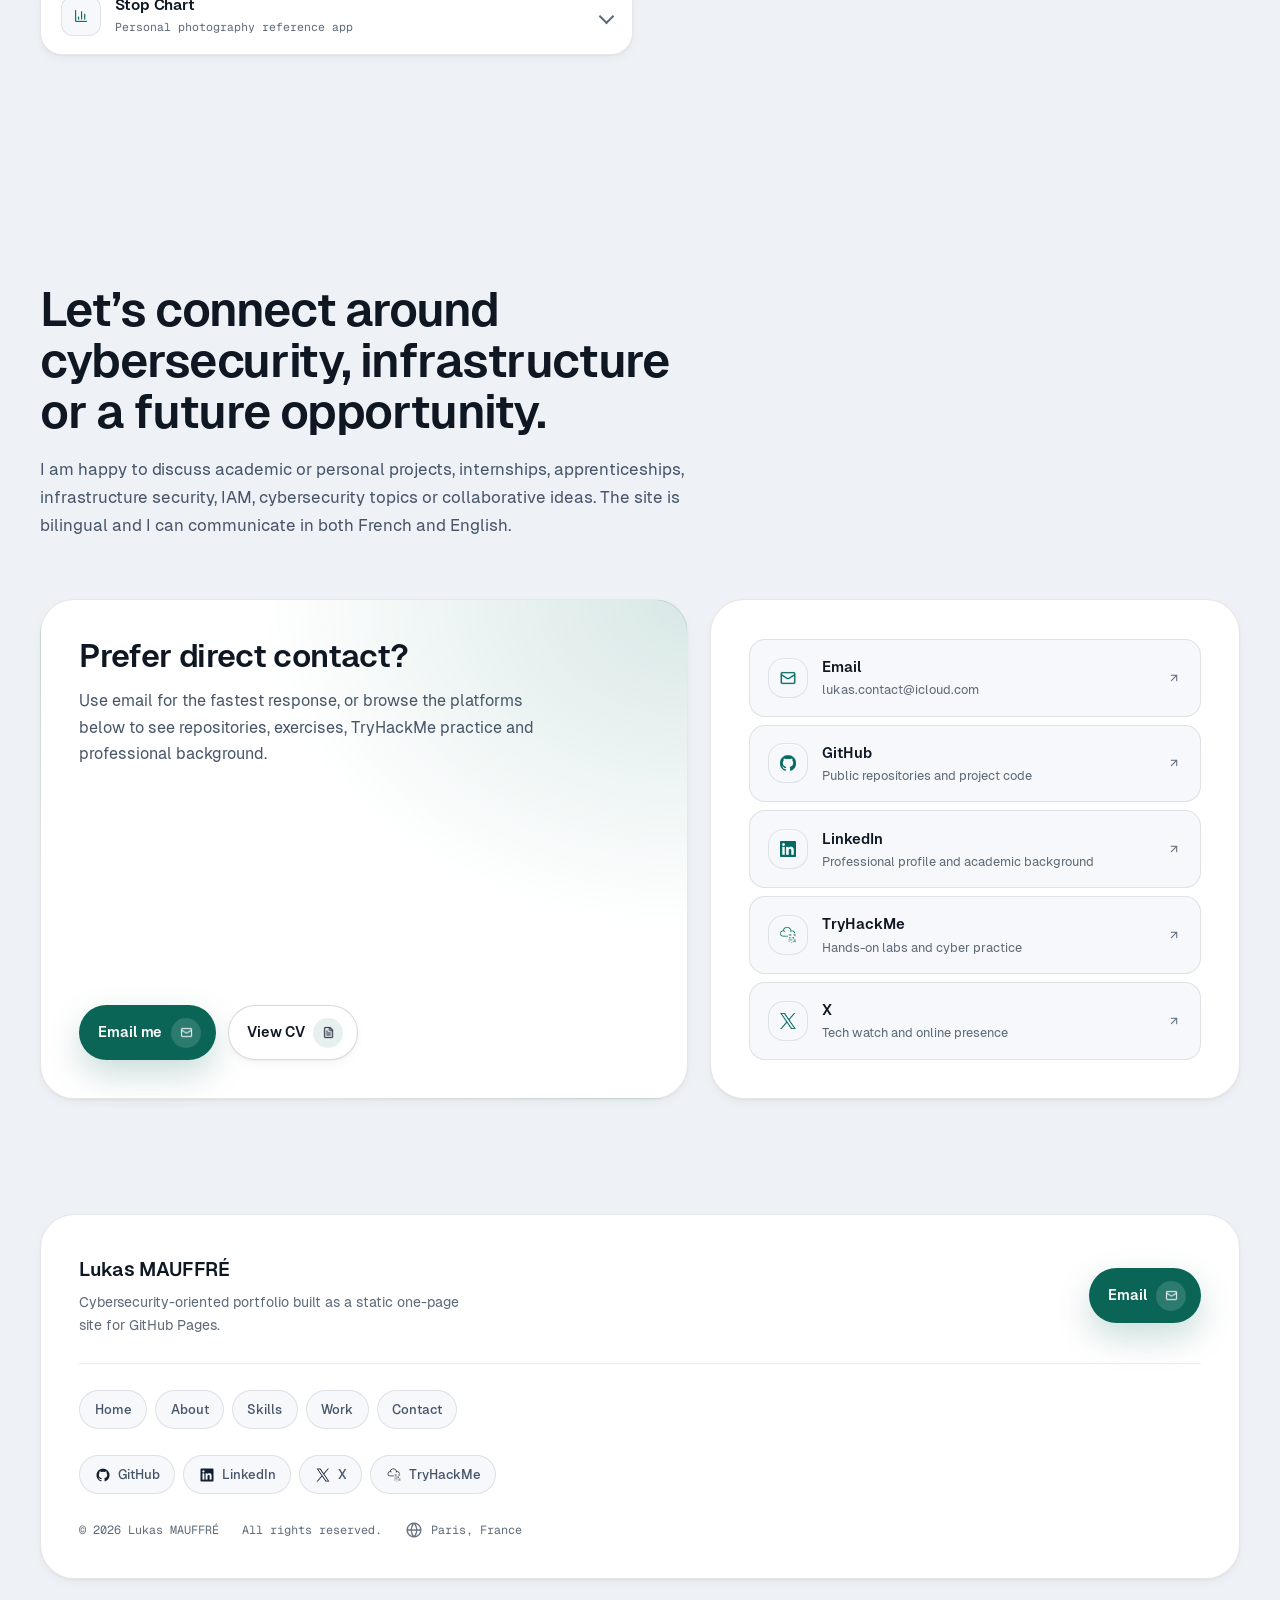
==== commit cdec4aac: "Refine portfolio: accessibility, SEO and polish pass Production-quality audit pass on top of the red" ====
--- a/index.html
+++ b/index.html
@@ -1,49 +1,53 @@
 <!DOCTYPE html>
-<html lang="en" data-theme-pref="system">
+<html lang="en">
   <head>
     <meta charset="UTF-8" />
     <meta name="viewport" content="width=device-width, initial-scale=1.0, viewport-fit=cover" />
-    <title>Lukas Mauffre | Cybersecurity, Systems & Infrastructure Portfolio</title>
+    <title>Lukas Mauffre | Cybersecurity, Systems &amp; Web Engineering</title>
     <meta
       name="description"
-      content="Personal portfolio of Lukas Mauffre, focused on cybersecurity, systems, networks, infrastructure, IAM, development and governance."
+      content="Portfolio of Lukas Mauffre: cybersecurity, systems, networks, infrastructure, IAM and web engineering. Bilingual, designed and hand-coded from scratch."
     />
     <meta
       name="keywords"
-      content="Lukas Mauffre, cybersecurity, systems, networks, infrastructure, IAM, Active Directory, pentest, portfolio"
+      content="Lukas Mauffre, cybersecurity, systems, networks, infrastructure, IAM, Active Directory, pentest, web development, portfolio"
     />
     <meta name="author" content="Lukas Mauffre" />
-    <meta name="color-scheme" content="light dark" />
-    <meta name="theme-color" content="#f3f5f9" media="(prefers-color-scheme: light)" />
-    <meta name="theme-color" content="#0a0e13" media="(prefers-color-scheme: dark)" />
+    <meta name="theme-color" content="#0b6557" media="(prefers-color-scheme: light)" />
+    <meta name="theme-color" content="#080c12" media="(prefers-color-scheme: dark)" />
     <link rel="canonical" href="https://lukasmfr.github.io/lukas-portfolio/" />
 
     <meta property="og:type" content="website" />
+    <meta property="og:url" content="https://lukasmfr.github.io/lukas-portfolio/" />
     <meta property="og:site_name" content="Lukas Mauffre" />
-    <meta property="og:url" content="https://lukasmfr.github.io/lukas-portfolio/" />
     <meta
       property="og:title"
-      content="Lukas Mauffre | Cybersecurity, Systems & Infrastructure Portfolio"
+      content="Lukas Mauffre | Cybersecurity, Systems &amp; Web Engineering"
     />
     <meta
       property="og:description"
-      content="One-page bilingual portfolio covering cybersecurity, systems, networks, infrastructure, IAM, development and governance."
+      content="Bilingual portfolio covering cybersecurity, systems, networks, infrastructure, IAM and web engineering."
     />
     <meta
       property="og:image"
       content="https://lukasmfr.github.io/lukas-portfolio/assets/images/profile/profile-photo.webp"
     />
     <meta property="og:image:alt" content="Portrait of Lukas Mauffre" />
+    <meta property="og:image:width" content="1600" />
+    <meta property="og:image:height" content="2000" />
     <meta property="og:locale" content="en_US" />
+    <meta property="og:locale:alternate" content="fr_FR" />
 
     <meta name="twitter:card" content="summary_large_image" />
+    <meta name="twitter:site" content="@Lukas_Mauffre" />
+    <meta name="twitter:creator" content="@Lukas_Mauffre" />
     <meta
       name="twitter:title"
-      content="Lukas Mauffre | Cybersecurity, Systems & Infrastructure Portfolio"
+      content="Lukas Mauffre | Cybersecurity, Systems &amp; Web Engineering"
     />
     <meta
       name="twitter:description"
-      content="One-page bilingual portfolio covering cybersecurity, systems, networks, infrastructure, IAM, development and governance."
+      content="Bilingual portfolio covering cybersecurity, systems, networks, infrastructure, IAM and web engineering."
     />
     <meta
       name="twitter:image"
@@ -52,40 +56,24 @@
 
     <link rel="icon" type="image/svg+xml" href="assets/icons/favicon.svg" />
 
-    <link
-      rel="preload"
-      href="assets/fonts/space-grotesk-700.woff2"
-      as="font"
-      type="font/woff2"
-      crossorigin="anonymous"
-    />
-    <link
-      rel="preload"
-      href="assets/fonts/geist-400.woff2"
-      as="font"
-      type="font/woff2"
-      crossorigin="anonymous"
-    />
-    <link rel="stylesheet" href="css/style.css" />
-
     <script type="application/ld+json">
       {
         "@context": "https://schema.org",
         "@type": "Person",
-        "name": "Lukas Mauffré",
+        "name": "Lukas Mauffre",
         "url": "https://lukasmfr.github.io/lukas-portfolio/",
         "image": "https://lukasmfr.github.io/lukas-portfolio/assets/images/profile/profile-photo.webp",
         "jobTitle": "Cybersecurity, systems and infrastructure student",
-        "description": "Cybersecurity-oriented student focused on systems, networks, infrastructure, identity and access management, development and governance.",
+        "description": "Cybersecurity, systems, networks, infrastructure, IAM and web engineering.",
         "knowsAbout": [
           "Cybersecurity",
           "Systems administration",
-          "Networking",
+          "Networks",
           "Infrastructure",
           "Identity and Access Management",
-          "Governance, Risk and Compliance",
           "Penetration testing",
-          "Active Directory"
+          "Active Directory",
+          "Web development"
         ],
         "alumniOf": {
           "@type": "CollegeOrUniversity",
@@ -98,59 +86,76 @@
         },
         "sameAs": [
           "https://github.com/LukasMFR",
-          "https://www.linkedin.com/in/lukas-mauffré-63abb8239",
+          "https://www.linkedin.com/in/lukas-mauffr%C3%A9-63abb8239",
           "https://x.com/Lukas_Mauffre",
           "https://tryhackme.com/p/lukas.mauffre"
         ]
       }
     </script>
 
+    <link
+      rel="preload"
+      href="assets/fonts/geist-sans-400.woff2"
+      as="font"
+      type="font/woff2"
+      crossorigin
+    />
+    <link
+      rel="preload"
+      href="assets/fonts/geist-sans-600.woff2"
+      as="font"
+      type="font/woff2"
+      crossorigin
+    />
+    <link
+      rel="preload"
+      href="assets/fonts/geist-mono-400.woff2"
+      as="font"
+      type="font/woff2"
+      crossorigin
+    />
+
     <script>
-      // Apply the persisted theme before first paint to avoid a flash of the wrong theme.
+      /* Set theme before paint to avoid a flash of the wrong colour scheme. */
       (function () {
         try {
-          var stored = localStorage.getItem("lm-theme");
-          var root = document.documentElement;
-          if (stored === "light" || stored === "dark") {
-            root.setAttribute("data-theme", stored);
-            root.setAttribute("data-theme-pref", stored);
-          } else {
-            root.setAttribute("data-theme-pref", "system");
-          }
+          var saved = localStorage.getItem("lukas-portfolio-theme");
+          var prefersDark = window.matchMedia("(prefers-color-scheme: dark)").matches;
+          var theme = saved === "light" || saved === "dark" ? saved : prefersDark ? "dark" : "light";
+          document.documentElement.setAttribute("data-theme", theme);
         } catch (error) {
-          /* localStorage unavailable: fall back to system preference via CSS */
+          document.documentElement.setAttribute("data-theme", "light");
         }
       })();
     </script>
+
+    <link rel="stylesheet" href="css/style.css" />
   </head>
   <body>
     <a class="skip-link" href="#main-content">Skip to content</a>
 
-    <div class="scroll-progress" aria-hidden="true"><span></span></div>
-
-    <div class="site-backdrop" aria-hidden="true">
-      <div class="backdrop-glow backdrop-glow-one"></div>
-      <div class="backdrop-glow backdrop-glow-two"></div>
-      <div class="backdrop-grid"></div>
+    <div class="site-background" aria-hidden="true">
+      <div class="site-glow site-glow-one"></div>
+      <div class="site-glow site-glow-two"></div>
+      <div class="site-grid"></div>
     </div>
+    <div class="site-grain" aria-hidden="true"></div>
 
     <header class="site-header" id="site-header"></header>
 
     <main id="main-content">
-      <section id="home" class="hero-section" aria-labelledby="hero-name"></section>
-      <section id="about" class="section reveal" aria-labelledby="about-title"></section>
-      <section id="skills" class="section reveal" aria-labelledby="skills-title"></section>
-      <section id="projects" class="section reveal" aria-labelledby="projects-title"></section>
-      <section id="contact" class="section reveal" aria-labelledby="contact-title"></section>
+      <section id="home" class="section hero-section"></section>
+      <section id="about" class="section"></section>
+      <section id="skills" class="section"></section>
+      <section id="projects" class="section"></section>
+      <section id="contact" class="section"></section>
     </main>
 
     <footer class="site-footer" id="site-footer"></footer>
 
-    <div class="grain-overlay" aria-hidden="true"></div>
-
     <noscript>
       <div class="noscript-banner">
-        This portfolio uses JavaScript to switch language and render the detailed content. Please
+        This portfolio uses JavaScript to switch language and render its detailed content. Please
         enable JavaScript to view the full site.
       </div>
     </noscript>
--- a/css/style.css
+++ b/css/style.css
@@ -1,229 +1,180 @@
-/* ============================================================
-   Lukas Mauffré — Portfolio
-   Premium dual-theme design system (vanilla CSS)
-   Type: Space Grotesk (display) · Geist (body) · JetBrains Mono (code)
-   Accent: single deep-teal, system-aware + manual light/dark
-   ============================================================ */
-
-/* ---------- Self-hosted fonts ---------- */
-@font-face {
-  font-family: "Space Grotesk";
-  font-style: normal;
-  font-weight: 400;
-  font-display: swap;
-  src: url("../assets/fonts/space-grotesk-400.woff2") format("woff2");
-}
-@font-face {
-  font-family: "Space Grotesk";
-  font-style: normal;
-  font-weight: 500;
-  font-display: swap;
-  src: url("../assets/fonts/space-grotesk-500.woff2") format("woff2");
-}
-@font-face {
-  font-family: "Space Grotesk";
-  font-style: normal;
-  font-weight: 700;
-  font-display: swap;
-  src: url("../assets/fonts/space-grotesk-700.woff2") format("woff2");
-}
+/* =============================================================================
+   Lukas Mauffre - Portfolio
+   Design system: engineered dark-tech. Native CSS, no build step.
+   Single locked accent (teal-green signal). Light + dark fully designed.
+   ========================================================================== */
+
+/* ----------------------------------------------------------------------------
+   1. Fonts (self-hosted Geist)
+   ------------------------------------------------------------------------- */
 @font-face {
   font-family: "Geist";
+  src: url("../assets/fonts/geist-sans-400.woff2") format("woff2");
+  font-weight: 400;
   font-style: normal;
-  font-weight: 400;
   font-display: swap;
-  src: url("../assets/fonts/geist-400.woff2") format("woff2");
 }
 @font-face {
   font-family: "Geist";
+  src: url("../assets/fonts/geist-sans-500.woff2") format("woff2");
+  font-weight: 500;
   font-style: normal;
-  font-weight: 500;
   font-display: swap;
-  src: url("../assets/fonts/geist-500.woff2") format("woff2");
 }
 @font-face {
   font-family: "Geist";
+  src: url("../assets/fonts/geist-sans-600.woff2") format("woff2");
+  font-weight: 600;
   font-style: normal;
-  font-weight: 600;
   font-display: swap;
-  src: url("../assets/fonts/geist-600.woff2") format("woff2");
 }
 @font-face {
-  font-family: "JetBrains Mono";
+  font-family: "Geist";
+  src: url("../assets/fonts/geist-sans-700.woff2") format("woff2");
+  font-weight: 700;
   font-style: normal;
+  font-display: swap;
+}
+@font-face {
+  font-family: "Geist Mono";
+  src: url("../assets/fonts/geist-mono-400.woff2") format("woff2");
   font-weight: 400;
+  font-style: normal;
   font-display: swap;
-  src: url("../assets/fonts/jetbrains-mono-400.woff2") format("woff2");
 }
 @font-face {
-  font-family: "JetBrains Mono";
+  font-family: "Geist Mono";
+  src: url("../assets/fonts/geist-mono-500.woff2") format("woff2");
+  font-weight: 500;
   font-style: normal;
-  font-weight: 500;
   font-display: swap;
-  src: url("../assets/fonts/jetbrains-mono-500.woff2") format("woff2");
-}
-
-/* ---------- Design tokens (light is the default) ---------- */
+}
+
+/* ----------------------------------------------------------------------------
+   2. Tokens
+   ------------------------------------------------------------------------- */
 :root {
-  color-scheme: light dark;
+  color-scheme: light;
 
   --safe-top: env(safe-area-inset-top, 0px);
   --safe-right: env(safe-area-inset-right, 0px);
   --safe-bottom: env(safe-area-inset-bottom, 0px);
   --safe-left: env(safe-area-inset-left, 0px);
 
-  --font-display: "Space Grotesk", "Segoe UI", system-ui, sans-serif;
-  --font-sans: "Geist", "Space Grotesk", system-ui, -apple-system, "Segoe UI", sans-serif;
-  --font-mono: "JetBrains Mono", ui-monospace, "SFMono-Regular", "Menlo", monospace;
-
-  /* surfaces & ink */
-  --bg: #f3f5f9;
-  --bg-2: #e9edf3;
+  --font-sans: "Geist", "Segoe UI", "Helvetica Neue", Helvetica, Arial, sans-serif;
+  --font-mono: "Geist Mono", "SFMono-Regular", ui-monospace, "JetBrains Mono", Menlo, monospace;
+
+  /* Neutrals - cool slate, light */
+  --bg: #eef1f5;
+  --bg-2: #e7ebf1;
   --surface: #ffffff;
   --surface-2: #f6f8fb;
-  --surface-3: #eef1f6;
-  --surface-inset: #f1f4f8;
-  --text: #0d1626;
-  --text-2: #41506a;
-  --text-soft: #59667d;
-  --border: rgba(13, 22, 38, 0.1);
-  --border-strong: rgba(13, 22, 38, 0.16);
+  --surface-3: #eef2f7;
+  --text: #0e1722;
+  --text-2: #475569;
+  --text-3: #5e6a78;
+  --border: rgba(15, 23, 42, 0.10);
+  --border-2: rgba(15, 23, 42, 0.16);
+  --hairline: rgba(15, 23, 42, 0.08);
+
+  /* Single accent - teal-green signal */
+  --accent: #0c6f60;
+  --accent-bright: #0e7c6b;
+  --accent-strong: #0b6557; /* button bg */
+  --accent-ink: #ffffff;    /* text on accent button */
+  --accent-soft: rgba(12, 111, 96, 0.10);
+  --accent-soft-2: rgba(12, 111, 96, 0.16);
+  --accent-line: rgba(12, 111, 96, 0.28);
+
+  /* Icon recolor filters (icons are monochrome webp) */
+  --icon-text:
+    brightness(0) saturate(100%) invert(9%) sepia(24%) saturate(1400%)
+    hue-rotate(178deg) brightness(94%) contrast(94%);
+  --icon-muted:
+    brightness(0) saturate(100%) invert(46%) sepia(10%) saturate(620%)
+    hue-rotate(176deg) brightness(92%) contrast(88%);
+  --icon-accent:
+    brightness(0) saturate(100%) invert(31%) sepia(58%) saturate(1100%)
+    hue-rotate(135deg) brightness(86%) contrast(96%);
+  --icon-inverse: brightness(0) saturate(100%) invert(100%);
+
   --logo-surface: #ffffff;
 
-  /* single accent — deep teal */
-  --accent: #0f766e;
-  --accent-strong: #0a5b54;
-  --accent-bright: #0f766e;
-  --on-accent: #f0fbf9;
-  --accent-soft: rgba(15, 118, 110, 0.1);
-  --accent-softer: rgba(15, 118, 110, 0.06);
-  --accent-line: rgba(15, 118, 110, 0.32);
-
-  /* tinted shadows (cool slate) */
-  --shadow-sm: 0 2px 8px rgba(13, 22, 38, 0.05), 0 1px 2px rgba(13, 22, 38, 0.04);
-  --shadow-md: 0 14px 34px -18px rgba(13, 22, 38, 0.28), 0 4px 12px -6px rgba(13, 22, 38, 0.1);
-  --shadow-lg: 0 30px 60px -28px rgba(13, 22, 38, 0.34), 0 10px 24px -12px rgba(13, 22, 38, 0.14);
-  --shadow-accent: 0 18px 40px -18px rgba(15, 118, 110, 0.5);
-  --ring: 0 0 0 1px var(--border);
-  --highlight: inset 0 1px 0 rgba(255, 255, 255, 0.7);
-
-  /* radii — pill for interactive, soft for containers */
-  --r-2xl: 30px;
-  --r-xl: 24px;
-  --r-lg: 18px;
-  --r-md: 14px;
-  --r-sm: 10px;
-  --pill: 999px;
-
-  /* layout */
-  --gutter: 1.6rem;
-  --container: min(1200px, calc(100vw - 2 * var(--gutter) - var(--safe-left) - var(--safe-right)));
-  --nav-h: 4.6rem;
-  --header-offset: calc(var(--nav-h) + 1.7rem + var(--safe-top));
-
-  --ease: cubic-bezier(0.22, 1, 0.36, 1);
-  --ease-spring: cubic-bezier(0.34, 1.4, 0.5, 1);
-  --t-fast: 180ms;
-  --t-med: 320ms;
-  --t-slow: 640ms;
+  /* Shadows - tinted to slate, soft */
+  --shadow-sm: 0 1px 2px rgba(15, 23, 42, 0.05), 0 4px 10px rgba(15, 23, 42, 0.04);
+  --shadow-md: 0 6px 16px rgba(15, 23, 42, 0.07), 0 18px 40px rgba(15, 23, 42, 0.06);
+  --shadow-lg: 0 12px 28px rgba(15, 23, 42, 0.09), 0 40px 80px rgba(15, 23, 42, 0.10);
+  --shadow-accent: 0 14px 34px rgba(11, 101, 87, 0.22);
+  --inset-hi: inset 0 1px 0 rgba(255, 255, 255, 0.7);
+
+  /* Radius - one scale. interactive = pill, containers = soft, media = 16 */
+  --r-xs: 8px;
+  --r-sm: 12px;
+  --r-md: 16px;
+  --r-lg: 22px;
+  --r-xl: 28px;
+  --r-2xl: 34px;
+  --r-pill: 999px;
+
+  --container: min(1200px, 100% - 2.75rem);
+  --nav-h: 68px;
+  --header-offset: calc(var(--nav-h) + 2.75rem + var(--safe-top));
+
+  --ease: cubic-bezier(0.32, 0.72, 0, 1);
+  --ease-out: cubic-bezier(0.16, 1, 0.3, 1);
+  --t-fast: 180ms var(--ease);
+  --t-med: 320ms var(--ease);
+  --t-slow: 600ms var(--ease-out);
 
   --section-pad: clamp(4.5rem, 9vw, 8rem);
 }
 
-/* Dark tokens — forced */
-:root[data-theme="dark"] {
-  --bg: #0a0e13;
-  --bg-2: #070a0e;
-  --surface: #11161d;
-  --surface-2: #151c25;
-  --surface-3: #1b232e;
-  --surface-inset: #0d131a;
-  --text: #e8eef6;
+[data-theme="dark"] {
+  color-scheme: dark;
+
+  --bg: #080c12;
+  --bg-2: #0a0f16;
+  --surface: #10171f;
+  --surface-2: #131b24;
+  --surface-3: #18212c;
+  --text: #eef3f8;
   --text-2: #aebccd;
-  --text-soft: #7e8fa5;
-  --border: rgba(150, 168, 190, 0.14);
-  --border-strong: rgba(150, 168, 190, 0.26);
-  --logo-surface: #f4f7fb;
-
-  --accent: #2dd4bf;
-  --accent-strong: #5eead4;
-  --accent-bright: #5eead4;
-  --on-accent: #04221d;
-  --accent-soft: rgba(45, 212, 191, 0.13);
-  --accent-softer: rgba(45, 212, 191, 0.07);
-  --accent-line: rgba(45, 212, 191, 0.34);
-
-  --shadow-sm: 0 2px 10px rgba(0, 0, 0, 0.4);
-  --shadow-md: 0 18px 40px -20px rgba(0, 0, 0, 0.66), 0 4px 14px -6px rgba(0, 0, 0, 0.5);
-  --shadow-lg: 0 36px 70px -30px rgba(0, 0, 0, 0.74), 0 12px 28px -14px rgba(0, 0, 0, 0.55);
-  --shadow-accent: 0 22px 48px -20px rgba(45, 212, 191, 0.42);
-  --highlight: inset 0 1px 0 rgba(255, 255, 255, 0.06);
-}
-
-/* Dark tokens — system preference (when not explicitly forced light/dark) */
-@media (prefers-color-scheme: dark) {
-  :root:not([data-theme="light"]):not([data-theme="dark"]) {
-    --bg: #0a0e13;
-    --bg-2: #070a0e;
-    --surface: #11161d;
-    --surface-2: #151c25;
-    --surface-3: #1b232e;
-    --surface-inset: #0d131a;
-    --text: #e8eef6;
-    --text-2: #aebccd;
-    --text-soft: #7e8fa5;
-    --border: rgba(150, 168, 190, 0.14);
-    --border-strong: rgba(150, 168, 190, 0.26);
-    --logo-surface: #f4f7fb;
-
-    --accent: #2dd4bf;
-    --accent-strong: #5eead4;
-    --accent-bright: #5eead4;
-    --on-accent: #04221d;
-    --accent-soft: rgba(45, 212, 191, 0.13);
-    --accent-softer: rgba(45, 212, 191, 0.07);
-    --accent-line: rgba(45, 212, 191, 0.34);
-
-    --shadow-sm: 0 2px 10px rgba(0, 0, 0, 0.4);
-    --shadow-md: 0 18px 40px -20px rgba(0, 0, 0, 0.66), 0 4px 14px -6px rgba(0, 0, 0, 0.5);
-    --shadow-lg: 0 36px 70px -30px rgba(0, 0, 0, 0.74), 0 12px 28px -14px rgba(0, 0, 0, 0.55);
-    --shadow-accent: 0 22px 48px -20px rgba(45, 212, 191, 0.42);
-    --highlight: inset 0 1px 0 rgba(255, 255, 255, 0.06);
-  }
-}
-
-/* ---------- Icon recolouring filters ---------- */
-:root {
-  --icon-standard: brightness(0) saturate(100%) invert(9%) sepia(18%) saturate(1600%)
-    hue-rotate(192deg) brightness(95%) contrast(96%);
-  --icon-muted: brightness(0) saturate(100%) invert(45%) sepia(9%) saturate(700%) hue-rotate(178deg)
-    brightness(94%) contrast(88%);
-  --icon-accent: brightness(0) saturate(100%) invert(33%) sepia(82%) saturate(560%)
-    hue-rotate(132deg) brightness(92%) contrast(95%);
-  --icon-on-accent: brightness(0) invert(100%);
-}
-:root[data-theme="dark"] {
-  --icon-standard: brightness(0) saturate(100%) invert(96%) sepia(8%) saturate(460%)
-    hue-rotate(176deg) brightness(103%) contrast(96%);
-  --icon-muted: brightness(0) saturate(100%) invert(70%) sepia(12%) saturate(420%) hue-rotate(178deg)
-    brightness(95%) contrast(90%);
-  --icon-accent: brightness(0) saturate(100%) invert(82%) sepia(36%) saturate(720%)
-    hue-rotate(110deg) brightness(98%) contrast(92%);
-  --icon-on-accent: brightness(0) saturate(100%);
-}
-@media (prefers-color-scheme: dark) {
-  :root:not([data-theme="light"]):not([data-theme="dark"]) {
-    --icon-standard: brightness(0) saturate(100%) invert(96%) sepia(8%) saturate(460%)
-      hue-rotate(176deg) brightness(103%) contrast(96%);
-    --icon-muted: brightness(0) saturate(100%) invert(70%) sepia(12%) saturate(420%)
-      hue-rotate(178deg) brightness(95%) contrast(90%);
-    --icon-accent: brightness(0) saturate(100%) invert(82%) sepia(36%) saturate(720%)
-      hue-rotate(110deg) brightness(98%) contrast(92%);
-    --icon-on-accent: brightness(0) saturate(100%);
-  }
-}
-
-/* ---------- Base ---------- */
+  --text-3: #7e8ea1;
+  --border: rgba(255, 255, 255, 0.08);
+  --border-2: rgba(255, 255, 255, 0.15);
+  --hairline: rgba(255, 255, 255, 0.06);
+
+  --accent: #3fe0c4;
+  --accent-bright: #4fe9cf;
+  --accent-strong: #34e3c0; /* button bg */
+  --accent-ink: #04231e;    /* text on accent button */
+  --accent-soft: rgba(63, 224, 196, 0.12);
+  --accent-soft-2: rgba(63, 224, 196, 0.18);
+  --accent-line: rgba(63, 224, 196, 0.30);
+
+  --icon-text:
+    brightness(0) saturate(100%) invert(96%) sepia(7%) saturate(460%)
+    hue-rotate(174deg) brightness(103%) contrast(97%);
+  --icon-muted:
+    brightness(0) saturate(100%) invert(70%) sepia(13%) saturate(360%)
+    hue-rotate(176deg) brightness(95%) contrast(90%);
+  --icon-accent:
+    brightness(0) saturate(100%) invert(84%) sepia(36%) saturate(820%)
+    hue-rotate(110deg) brightness(98%) contrast(94%);
+  --icon-inverse: brightness(0) saturate(100%) invert(7%) sepia(28%) saturate(900%) hue-rotate(118deg) brightness(40%);
+
+  --logo-surface: #f3f6fa;
+
+  --shadow-sm: 0 1px 2px rgba(0, 0, 0, 0.4), 0 4px 12px rgba(0, 0, 0, 0.34);
+  --shadow-md: 0 8px 22px rgba(0, 0, 0, 0.46), 0 22px 48px rgba(0, 0, 0, 0.4);
+  --shadow-lg: 0 16px 36px rgba(0, 0, 0, 0.5), 0 44px 90px rgba(0, 0, 0, 0.55);
+  --shadow-accent: 0 16px 40px rgba(52, 227, 192, 0.18);
+  --inset-hi: inset 0 1px 0 rgba(255, 255, 255, 0.08);
+}
+
+/* ----------------------------------------------------------------------------
+   3. Base
+   ------------------------------------------------------------------------- */
 *,
 *::before,
 *::after {
@@ -232,21 +183,24 @@
 
 html {
   scroll-behavior: smooth;
+  scroll-padding-top: var(--header-offset);
   -webkit-text-size-adjust: 100%;
 }
 
 body {
   margin: 0;
-  min-height: 100dvh;
+  min-height: 100vh;
   font-family: var(--font-sans);
-  font-size: 1rem;
+  font-size: clamp(0.98rem, 0.95rem + 0.2vw, 1.0625rem);
   line-height: 1.65;
+  font-weight: 400;
   color: var(--text);
   background: var(--bg);
   text-rendering: optimizeLegibility;
   -webkit-font-smoothing: antialiased;
   -moz-osx-font-smoothing: grayscale;
   overflow-x: hidden;
+  transition: background var(--t-med), color var(--t-med);
 }
 
 img {
@@ -257,13 +211,6 @@
 a {
   color: inherit;
   text-decoration: none;
-}
-
-ul,
-ol {
-  margin: 0;
-  padding: 0;
-  list-style: none;
 }
 
 button,
@@ -276,36 +223,65 @@
 
 button {
   cursor: pointer;
+  border: none;
+  background: none;
 }
 
 h1,
 h2,
 h3,
 h4 {
-  font-family: var(--font-display);
-  font-weight: 700;
   margin: 0;
+  font-weight: 600;
   letter-spacing: -0.02em;
+  line-height: 1.1;
   text-wrap: balance;
 }
 
 p {
+  margin: 0;
   text-wrap: pretty;
 }
 
+ul {
+  margin: 0;
+  padding: 0;
+  list-style: none;
+}
+
+::selection {
+  background: var(--accent-soft-2);
+  color: var(--text);
+}
+
 :focus-visible {
-  outline: 2px solid var(--accent);
+  outline: 2px solid var(--accent-bright);
   outline-offset: 3px;
-  border-radius: 4px;
-}
-
-::selection {
-  background: var(--accent);
-  color: var(--on-accent);
+  border-radius: var(--r-xs);
+}
+
+/* Scrollbar */
+* {
+  scrollbar-color: var(--border-2) transparent;
+}
+::-webkit-scrollbar {
+  width: 11px;
+  height: 11px;
+}
+::-webkit-scrollbar-thumb {
+  background: var(--border-2);
+  border-radius: var(--r-pill);
+  border: 3px solid transparent;
+  background-clip: padding-box;
+}
+::-webkit-scrollbar-thumb:hover {
+  background: var(--text-3);
+  background-clip: padding-box;
+  border: 3px solid transparent;
 }
 
 .sr-only {
-  position: absolute;
+  position: absolute !important;
   width: 1px;
   height: 1px;
   padding: 0;
@@ -318,52 +294,32 @@
 
 .skip-link {
   position: fixed;
-  left: 1rem;
-  top: -4rem;
-  z-index: 2000;
+  top: 0.85rem;
+  left: 0.85rem;
+  z-index: 200;
+  transform: translateY(-160%);
   padding: 0.7rem 1.1rem;
-  border-radius: var(--r-sm);
-  background: var(--accent);
-  color: var(--on-accent);
+  border-radius: var(--r-pill);
+  background: var(--accent-strong);
+  color: var(--accent-ink);
   font-weight: 600;
-  box-shadow: var(--shadow-lg);
-  transition: top var(--t-med) var(--ease);
+  font-size: 0.85rem;
+  box-shadow: var(--shadow-md);
+  transition: transform var(--t-med);
 }
 .skip-link:focus {
-  top: calc(1rem + var(--safe-top));
-}
-
-/* ---------- Scroll progress ---------- */
-.scroll-progress {
-  position: fixed;
-  inset: 0 0 auto 0;
-  height: 2px;
-  z-index: 1100;
-  pointer-events: none;
-  background: transparent;
-}
-.scroll-progress span {
-  display: block;
-  height: 100%;
-  width: 100%;
-  transform: scaleX(0);
-  transform-origin: left center;
-  background: linear-gradient(90deg, var(--accent), var(--accent-strong));
-  will-change: transform;
-}
-
-/* ---------- Reduced transparency fallback ---------- */
-@media (prefers-reduced-transparency: reduce) {
-  .glass,
-  .mobile-menu {
-    background: var(--surface);
-    -webkit-backdrop-filter: none;
-    backdrop-filter: none;
-  }
-}
-
-/* ---------- Ambient backdrop + grain ---------- */
-.site-backdrop {
+  transform: translateY(0);
+}
+
+.container {
+  width: var(--container);
+  margin-inline: auto;
+}
+
+/* ----------------------------------------------------------------------------
+   4. Decorative background
+   ------------------------------------------------------------------------- */
+.site-background {
   position: fixed;
   inset: 0;
   z-index: -2;
@@ -371,269 +327,113 @@
   pointer-events: none;
 }
 
-.backdrop-glow {
+.site-glow {
   position: absolute;
   border-radius: 50%;
-  filter: blur(110px);
-}
-.backdrop-glow-one {
-  width: 42rem;
-  height: 42rem;
+  filter: blur(90px);
+}
+.site-glow-one {
+  width: 44rem;
+  height: 44rem;
   top: -16rem;
   right: -12rem;
-  background: radial-gradient(circle, var(--accent-soft), transparent 68%);
+  background: radial-gradient(circle, var(--accent-soft-2), transparent 68%);
   opacity: 0.9;
 }
-.backdrop-glow-two {
+.site-glow-two {
   width: 38rem;
   height: 38rem;
-  bottom: -14rem;
+  bottom: -16rem;
   left: -14rem;
-  background: radial-gradient(circle, var(--accent-softer), transparent 70%);
-  opacity: 0.8;
-}
-
-.backdrop-grid {
+  background: radial-gradient(circle, rgba(100, 116, 139, 0.10), transparent 70%);
+  opacity: 0.7;
+}
+[data-theme="dark"] .site-glow-one {
+  background: radial-gradient(circle, rgba(63, 224, 196, 0.14), transparent 66%);
+}
+[data-theme="dark"] .site-glow-two {
+  background: radial-gradient(circle, rgba(45, 95, 84, 0.20), transparent 70%);
+}
+
+.site-grid {
   position: absolute;
   inset: 0;
-  background-image: linear-gradient(var(--border) 1px, transparent 1px),
-    linear-gradient(90deg, var(--border) 1px, transparent 1px);
-  background-size: 56px 56px;
-  -webkit-mask-image: radial-gradient(ellipse 90% 60% at 50% 0%, #000 0%, transparent 75%);
-  mask-image: radial-gradient(ellipse 90% 60% at 50% 0%, #000 0%, transparent 75%);
-  opacity: 0.5;
-}
-
-.grain-overlay {
+  background-image:
+    linear-gradient(to right, var(--hairline) 1px, transparent 1px),
+    linear-gradient(to bottom, var(--hairline) 1px, transparent 1px);
+  background-size: 64px 64px;
+  -webkit-mask-image: radial-gradient(ellipse 90% 60% at 50% 0%, #000 25%, transparent 75%);
+  mask-image: radial-gradient(ellipse 90% 60% at 50% 0%, #000 25%, transparent 75%);
+  opacity: 0.7;
+}
+
+/* Film grain - fixed overlay only */
+.site-grain {
   position: fixed;
   inset: 0;
-  z-index: 60;
+  z-index: 90;
   pointer-events: none;
   opacity: 0.035;
-  mix-blend-mode: overlay;
-  background-image: url("data:image/svg+xml,%3Csvg xmlns='http://www.w3.org/2000/svg' width='120' height='120'%3E%3Cfilter id='n'%3E%3CfeTurbulence type='fractalNoise' baseFrequency='0.85' numOctaves='2' stitchTiles='stitch'/%3E%3C/filter%3E%3Crect width='100%25' height='100%25' filter='url(%23n)'/%3E%3C/svg%3E");
-}
-:root[data-theme="dark"] .grain-overlay {
+  mix-blend-mode: multiply;
+  background-image: url("data:image/svg+xml,%3Csvg xmlns='http://www.w3.org/2000/svg' width='160' height='160'%3E%3Cfilter id='n'%3E%3CfeTurbulence type='fractalNoise' baseFrequency='0.85' numOctaves='2' stitchTiles='stitch'/%3E%3C/filter%3E%3Crect width='100%25' height='100%25' filter='url(%23n)'/%3E%3C/svg%3E");
+}
+[data-theme="dark"] .site-grain {
+  mix-blend-mode: screen;
   opacity: 0.05;
 }
-@media (prefers-color-scheme: dark) {
-  :root:not([data-theme="light"]) .grain-overlay {
-    opacity: 0.05;
-  }
-}
-
-/* ---------- Layout helpers ---------- */
-.container {
-  width: var(--container);
-  margin-inline: auto;
-}
-
-.section {
-  scroll-margin-top: calc(var(--header-offset) + 0.5rem);
-  padding-block: var(--section-pad);
-}
-.section + .section {
-  padding-top: 0;
-}
-
-.section-head {
-  max-width: 56rem;
-  margin-bottom: clamp(2.5rem, 5vw, 4rem);
-}
-.section-eyebrow {
-  display: inline-flex;
-  align-items: center;
-  gap: 0.5rem;
-  font-family: var(--font-mono);
-  font-size: 0.72rem;
-  font-weight: 500;
-  letter-spacing: 0.24em;
-  text-transform: uppercase;
-  color: var(--accent);
-  margin-bottom: 1.1rem;
-}
-.section-eyebrow::before {
-  content: "";
-  width: 1.8rem;
-  height: 1px;
-  background: var(--accent-line);
-}
-.section-title {
-  font-size: clamp(2rem, 4.6vw, 3.2rem);
-  line-height: 1.04;
-}
-.section-intro {
-  margin: 1.2rem 0 0;
-  max-width: 46rem;
-  color: var(--text-2);
-  font-size: clamp(1rem, 1.4vw, 1.12rem);
-}
-
-/* ---------- Glass (only on fixed/sticky chrome) ---------- */
-.glass {
-  background: color-mix(in srgb, var(--surface) 72%, transparent);
-  -webkit-backdrop-filter: blur(20px) saturate(160%);
-  backdrop-filter: blur(20px) saturate(160%);
-  border: 1px solid var(--border);
-}
-
-/* ---------- Buttons ---------- */
-.btn {
-  --btn-bg: var(--surface);
-  --btn-fg: var(--text);
-  position: relative;
-  display: inline-flex;
-  align-items: center;
-  justify-content: center;
-  gap: 0.6rem;
-  padding: 0.8rem 1.05rem 0.8rem 1.25rem;
-  border-radius: var(--pill);
-  border: 1px solid var(--border);
-  background: var(--btn-bg);
-  color: var(--btn-fg);
-  font-family: var(--font-display);
-  font-weight: 500;
-  font-size: 0.95rem;
-  white-space: nowrap;
-  box-shadow: var(--shadow-sm);
-  transition: transform var(--t-fast) var(--ease), box-shadow var(--t-med) var(--ease),
-    background-color var(--t-fast) var(--ease), border-color var(--t-fast) var(--ease);
-}
-.btn:hover {
-  transform: translateY(-2px);
-  box-shadow: var(--shadow-md);
-}
-.btn:active {
-  transform: translateY(0) scale(0.985);
-}
-
-.btn-primary {
-  --btn-bg: var(--accent);
-  --btn-fg: var(--on-accent);
-  border-color: transparent;
-  box-shadow: var(--shadow-accent);
-}
-.btn-primary:hover {
-  background: var(--accent-strong);
-  box-shadow: var(--shadow-accent), var(--shadow-md);
-}
-.btn-secondary {
-  --btn-bg: var(--surface);
-  border-color: var(--border-strong);
-}
-.btn-ghost {
-  --btn-bg: transparent;
-  --btn-fg: var(--text-2);
-  border-color: var(--border);
-  box-shadow: none;
-}
-.btn-ghost:hover {
-  --btn-fg: var(--text);
-  background: var(--surface-2);
-  border-color: var(--border-strong);
-}
-
-/* Button-in-button trailing icon */
-.btn .btn-ico {
-  display: inline-grid;
-  place-items: center;
-  width: 1.55rem;
-  height: 1.55rem;
-  border-radius: var(--pill);
-  background: color-mix(in srgb, var(--btn-fg) 12%, transparent);
-  transition: transform var(--t-med) var(--ease-spring),
-    background-color var(--t-fast) var(--ease);
-  margin-left: 0.1rem;
-}
-.btn:hover .btn-ico {
-  transform: translate(2px, -1px);
-}
-.btn-primary .btn-ico {
-  background: color-mix(in srgb, var(--on-accent) 18%, transparent);
-}
-
-/* ---------- Icons ---------- */
-.ico {
-  display: inline-flex;
-  align-items: center;
-  justify-content: center;
-  width: 1.05rem;
-  height: 1.05rem;
-  flex: 0 0 auto;
-}
-.ico img {
-  width: 100%;
-  height: 100%;
-  object-fit: contain;
-  filter: var(--icon-standard);
-  transition: filter var(--t-fast) var(--ease);
-}
-.ico.is-muted img {
-  filter: var(--icon-muted);
-}
-.ico.is-accent img {
-  filter: var(--icon-accent);
-}
-.ico.is-inverse img {
-  filter: var(--icon-on-accent);
-}
-.ico.is-social img {
-  filter: var(--icon-standard);
-}
-.ico[data-icon="github"] img {
-  transform: scale(0.94);
-}
-.ico[data-icon="linkedin"] img {
-  transform: scale(0.88);
-}
-.ico[data-icon="x"] img {
-  transform: scale(0.84);
-}
-.ico[data-icon="tryhackme"] img {
-  transform: scale(0.94);
-}
-
-/* ---------- Header / Navigation ---------- */
+
+/* ----------------------------------------------------------------------------
+   5. Header / Navigation
+   ------------------------------------------------------------------------- */
 .site-header {
   position: fixed;
-  inset: 0 0 auto 0;
-  z-index: 1000;
-  padding: calc(0.85rem + var(--safe-top)) 0 0.85rem;
-  transition: padding var(--t-med) var(--ease);
-}
+  top: calc(0.9rem + var(--safe-top));
+  left: 0;
+  right: 0;
+  z-index: 100;
+  display: flex;
+  justify-content: center;
+  padding-inline: 1rem;
+}
+
 .nav-shell {
   width: var(--container);
-  margin-inline: auto;
+  max-width: 1120px;
   height: var(--nav-h);
-  padding: 0 0.7rem 0 1rem;
-  border-radius: var(--pill);
   display: flex;
   align-items: center;
   gap: 1rem;
-  box-shadow: var(--shadow-sm);
-  transition: box-shadow var(--t-med) var(--ease), background-color var(--t-med) var(--ease);
+  padding: 0.5rem 0.6rem 0.5rem 0.9rem;
+  border-radius: var(--r-pill);
+  border: 1px solid var(--border);
+  background: color-mix(in srgb, var(--surface) 72%, transparent);
+  -webkit-backdrop-filter: blur(20px) saturate(180%);
+  backdrop-filter: blur(20px) saturate(180%);
+  box-shadow: var(--shadow-sm), var(--inset-hi);
+  transition: box-shadow var(--t-med), border-color var(--t-med), background var(--t-med);
 }
 .site-header.is-scrolled .nav-shell {
-  box-shadow: var(--shadow-lg);
+  box-shadow: var(--shadow-md), var(--inset-hi);
+  border-color: var(--border-2);
 }
 
 .brand {
   display: inline-flex;
   align-items: center;
-  gap: 0.7rem;
+  gap: 0.65rem;
   margin-right: auto;
-  min-width: 0;
+  border-radius: var(--r-pill);
+  padding-right: 0.4rem;
 }
 .brand-mark {
-  width: 2.5rem;
-  height: 2.5rem;
-  flex: 0 0 2.5rem;
-  border-radius: 13px;
+  width: 38px;
+  height: 38px;
+  border-radius: var(--r-pill);
   overflow: hidden;
-  background: var(--surface-3);
-  border: 1px solid var(--border);
-  display: grid;
-  place-items: center;
+  flex: none;
+  border: 1px solid var(--border);
+  background: var(--surface-2);
+  box-shadow: var(--inset-hi);
 }
 .brand-mark img {
   width: 100%;
@@ -641,30 +441,26 @@
   object-fit: cover;
 }
 .brand-copy {
-  display: grid;
-  gap: 0.05rem;
-  min-width: 0;
-}
-.brand-name {
-  font-family: var(--font-display);
-  font-weight: 700;
-  font-size: 0.96rem;
+  display: flex;
+  flex-direction: column;
+  line-height: 1.1;
+}
+.brand-title {
+  font-weight: 600;
+  font-size: 0.95rem;
   letter-spacing: -0.01em;
-  white-space: nowrap;
-  overflow: hidden;
-  text-overflow: ellipsis;
-}
-.brand-tag {
+}
+.brand-subtitle {
   font-family: var(--font-mono);
-  font-size: 0.66rem;
-  letter-spacing: 0.08em;
+  font-size: 0.62rem;
+  letter-spacing: 0.04em;
+  color: var(--text-3);
   text-transform: uppercase;
-  color: var(--text-soft);
-  white-space: nowrap;
-  overflow: hidden;
-  text-overflow: ellipsis;
-}
-
+}
+
+.site-nav {
+  display: flex;
+}
 .nav-links {
   display: flex;
   align-items: center;
@@ -672,354 +468,554 @@
 }
 .nav-link {
   position: relative;
-  padding: 0.55rem 0.85rem;
-  border-radius: var(--pill);
-  color: var(--text-2);
-  font-size: 0.92rem;
+  display: inline-flex;
+  align-items: center;
+  padding: 0.5rem 0.85rem;
+  border-radius: var(--r-pill);
+  font-size: 0.88rem;
   font-weight: 500;
   white-space: nowrap;
-  transition: color var(--t-fast) var(--ease), background-color var(--t-fast) var(--ease);
+  color: var(--text-2);
+  transition: color var(--t-fast), background var(--t-fast);
+}
+.nav-link::after {
+  content: "";
+  position: absolute;
+  bottom: 0.32rem;
+  left: 50%;
+  width: 4px;
+  height: 4px;
+  border-radius: 50%;
+  background: var(--accent);
+  transform: translateX(-50%) scale(0);
+  transition: transform var(--t-fast);
 }
 .nav-link:hover {
   color: var(--text);
+  background: var(--surface-3);
+}
+.nav-link.is-active {
+  color: var(--text);
+}
+.nav-link.is-active::after {
+  transform: translateX(-50%) scale(1);
+}
+
+.header-actions {
+  display: flex;
+  align-items: center;
+  gap: 0.5rem;
+}
+
+/* Theme + language controls */
+.icon-toggle {
+  width: 40px;
+  height: 40px;
+  display: inline-flex;
+  align-items: center;
+  justify-content: center;
+  border-radius: var(--r-pill);
+  border: 1px solid var(--border);
   background: var(--surface-2);
-}
-.nav-link.is-active {
-  color: var(--accent);
-}
-.nav-link.is-active::after {
-  content: "";
-  position: absolute;
-  left: 50%;
-  bottom: 0.28rem;
-  width: 0.32rem;
-  height: 0.32rem;
-  border-radius: 50%;
-  background: var(--accent);
-  transform: translateX(-50%);
-}
-
-.nav-actions {
-  display: flex;
-  align-items: center;
-  gap: 0.5rem;
-}
-
-/* segmented controls (lang + theme) */
-.seg {
+  color: var(--text-2);
+  transition: color var(--t-fast), border-color var(--t-fast), transform var(--t-fast), background var(--t-fast);
+}
+.icon-toggle:hover {
+  color: var(--text);
+  border-color: var(--border-2);
+}
+.icon-toggle:active {
+  transform: scale(0.94);
+}
+.icon-toggle svg {
+  width: 18px;
+  height: 18px;
+  fill: none;
+  stroke: currentColor;
+  stroke-width: 1.6;
+  stroke-linecap: round;
+  stroke-linejoin: round;
+}
+.theme-toggle .moon {
+  display: none;
+}
+[data-theme="dark"] .theme-toggle .sun {
+  display: none;
+}
+[data-theme="dark"] .theme-toggle .moon {
+  display: block;
+}
+
+.language-switch {
   display: inline-flex;
-  align-items: center;
-  padding: 0.22rem;
-  border-radius: var(--pill);
+  padding: 3px;
+  border-radius: var(--r-pill);
+  border: 1px solid var(--border);
   background: var(--surface-2);
-  border: 1px solid var(--border);
-}
-.seg-btn {
-  display: inline-grid;
-  place-items: center;
-  border: 0;
-  background: transparent;
-  color: var(--text-soft);
-  border-radius: var(--pill);
+}
+.language-button {
+  padding: 0.32rem 0.6rem;
+  border-radius: var(--r-pill);
   font-family: var(--font-mono);
-  font-size: 0.74rem;
+  font-size: 0.7rem;
   font-weight: 500;
-  letter-spacing: 0.04em;
-  transition: color var(--t-fast) var(--ease), background-color var(--t-fast) var(--ease);
-}
-.seg-lang .seg-btn {
-  padding: 0.42rem 0.62rem;
-  min-width: 2.4rem;
-}
-.seg-theme .seg-btn {
-  width: 2rem;
-  height: 1.95rem;
-}
-.seg-theme .seg-btn .ico {
-  width: 1rem;
-  height: 1rem;
-}
-.seg-btn:hover {
-  color: var(--text);
-}
-.seg-btn.is-active {
-  background: var(--surface);
-  color: var(--accent);
-  box-shadow: var(--shadow-sm);
-}
-
-.icon-btn {
-  display: inline-grid;
-  place-items: center;
-  width: 2.7rem;
-  height: 2.7rem;
-  border-radius: var(--pill);
-  background: var(--surface-2);
-  border: 1px solid var(--border);
-  color: var(--text);
-  transition: transform var(--t-fast) var(--ease), background-color var(--t-fast) var(--ease);
-}
-.icon-btn:hover {
-  transform: translateY(-1px);
-  background: var(--surface-3);
-}
-
-.header-cv {
-  padding-inline: 1rem 0.45rem;
-}
-
-/* hamburger */
+  letter-spacing: 0.02em;
+  color: var(--text-3);
+  transition: color var(--t-fast), background var(--t-fast);
+}
+.language-button.is-active {
+  color: var(--accent-ink);
+  background: var(--accent-strong);
+}
+
 .menu-toggle {
   display: none;
 }
-.menu-toggle .bars {
+
+/* Mobile menu */
+.mobile-menu {
+  position: fixed;
+  inset: 0;
+  z-index: 99;
+  display: flex;
+  flex-direction: column;
+  justify-content: center;
+  gap: 1.5rem;
+  padding: calc(var(--header-offset) + 1rem) 1.6rem 3rem;
+  background: color-mix(in srgb, var(--bg) 78%, transparent);
+  -webkit-backdrop-filter: blur(26px) saturate(160%);
+  backdrop-filter: blur(26px) saturate(160%);
+  opacity: 0;
+  visibility: hidden;
+  transition: opacity var(--t-med), visibility var(--t-med);
+}
+.mobile-menu.is-open {
+  opacity: 1;
+  visibility: visible;
+}
+.mobile-nav-links {
+  display: flex;
+  flex-direction: column;
+  gap: 0.3rem;
+}
+.mobile-nav-link {
+  display: flex;
+  align-items: center;
+  justify-content: space-between;
+  padding: 1rem 0.4rem;
+  border-bottom: 1px solid var(--hairline);
+  font-size: 1.6rem;
+  font-weight: 600;
+  letter-spacing: -0.02em;
+  transform: translateY(18px);
+  opacity: 0;
+  transition: transform var(--t-slow), opacity var(--t-slow), color var(--t-fast);
+}
+.mobile-menu.is-open .mobile-nav-link {
+  transform: translateY(0);
+  opacity: 1;
+}
+.mobile-menu.is-open .mobile-nav-link:nth-child(1) { transition-delay: 0.06s; }
+.mobile-menu.is-open .mobile-nav-link:nth-child(2) { transition-delay: 0.11s; }
+.mobile-menu.is-open .mobile-nav-link:nth-child(3) { transition-delay: 0.16s; }
+.mobile-menu.is-open .mobile-nav-link:nth-child(4) { transition-delay: 0.21s; }
+.mobile-menu.is-open .mobile-nav-link:nth-child(5) { transition-delay: 0.26s; }
+.mobile-nav-link .icon-image {
+  width: 22px;
+  height: 22px;
+}
+.mobile-nav-link:hover {
+  color: var(--accent);
+}
+.mobile-actions {
+  display: flex;
+  align-items: center;
+  gap: 0.8rem;
+  flex-wrap: wrap;
+}
+
+/* Hamburger morph */
+.burger {
+  width: 22px;
+  height: 16px;
   position: relative;
-  width: 1.1rem;
-  height: 0.85rem;
-}
-.menu-toggle .bars span {
+}
+.burger span {
   position: absolute;
   left: 0;
   width: 100%;
   height: 2px;
   border-radius: 2px;
   background: currentColor;
-  transition: transform var(--t-med) var(--ease), opacity var(--t-fast) var(--ease);
-}
-.menu-toggle .bars span:nth-child(1) {
-  top: 0;
-}
-.menu-toggle .bars span:nth-child(2) {
-  top: 50%;
-  transform: translateY(-50%);
-}
-.menu-toggle .bars span:nth-child(3) {
-  bottom: 0;
-}
-.menu-toggle[aria-expanded="true"] .bars span:nth-child(1) {
-  top: 50%;
-  transform: translateY(-50%) rotate(45deg);
-}
-.menu-toggle[aria-expanded="true"] .bars span:nth-child(2) {
+  transition: transform var(--t-med), opacity var(--t-fast), top var(--t-med);
+}
+.burger span:nth-child(1) { top: 0; }
+.burger span:nth-child(2) { top: 7px; }
+.burger span:nth-child(3) { top: 14px; }
+.is-menu-open .burger span:nth-child(1) {
+  top: 7px;
+  transform: rotate(45deg);
+}
+.is-menu-open .burger span:nth-child(2) {
   opacity: 0;
 }
-.menu-toggle[aria-expanded="true"] .bars span:nth-child(3) {
-  bottom: auto;
-  top: 50%;
-  transform: translateY(-50%) rotate(-45deg);
-}
-
-/* mobile menu overlay */
-.mobile-menu {
-  position: fixed;
-  inset: 0;
-  z-index: 999;
-  display: flex;
-  flex-direction: column;
+.is-menu-open .burger span:nth-child(3) {
+  top: 7px;
+  transform: rotate(-45deg);
+}
+
+/* ----------------------------------------------------------------------------
+   6. Buttons
+   ------------------------------------------------------------------------- */
+.button {
+  --btn-bg: var(--surface);
+  --btn-fg: var(--text);
+  --btn-bd: var(--border-2);
+  display: inline-flex;
+  align-items: center;
+  gap: 0.55rem;
+  padding: 0.72rem 0.85rem 0.72rem 1.15rem;
+  border-radius: var(--r-pill);
+  border: 1px solid var(--btn-bd);
+  background: var(--btn-bg);
+  color: var(--btn-fg);
+  font-size: 0.9rem;
+  font-weight: 600;
+  letter-spacing: -0.01em;
+  white-space: nowrap;
+  box-shadow: var(--shadow-sm);
+  transition: transform var(--t-fast), box-shadow var(--t-med), border-color var(--t-fast), background var(--t-fast);
+  will-change: transform;
+}
+.button > span {
+  display: inline-block;
+}
+.button:active {
+  transform: scale(0.97);
+}
+
+.button .btn-icon {
+  width: 30px;
+  height: 30px;
+  flex: none;
+  display: inline-flex;
+  align-items: center;
   justify-content: center;
-  padding: calc(var(--header-offset) + 1rem) var(--gutter) calc(2rem + var(--safe-bottom));
-  background: color-mix(in srgb, var(--bg) 82%, transparent);
-  -webkit-backdrop-filter: blur(26px) saturate(150%);
-  backdrop-filter: blur(26px) saturate(150%);
-  opacity: 0;
-  visibility: hidden;
-  transition: opacity var(--t-med) var(--ease), visibility 0s linear var(--t-med);
-}
-.mobile-menu.is-open {
-  opacity: 1;
-  visibility: visible;
-  transition-delay: 0s;
-}
-.mobile-nav {
-  display: grid;
+  border-radius: var(--r-pill);
+  background: var(--accent-soft);
+  transition: transform var(--t-med), background var(--t-fast);
+  order: 2;
+}
+.button .btn-icon .icon-image {
+  width: 15px;
+  height: 15px;
+}
+.button:hover .btn-icon {
+  transform: translateX(2px) translateY(-1px);
+}
+
+.button-primary {
+  --btn-bg: var(--accent-strong);
+  --btn-fg: var(--accent-ink);
+  --btn-bd: transparent;
+  box-shadow: var(--shadow-accent);
+}
+.button-primary .btn-icon {
+  background: color-mix(in srgb, var(--accent-ink) 14%, transparent);
+}
+.button-primary .btn-icon .icon-image {
+  filter: var(--icon-inverse);
+}
+[data-theme="dark"] .button-primary .btn-icon .icon-image {
+  filter: brightness(0) saturate(100%) invert(8%) sepia(40%) saturate(900%) hue-rotate(120deg) brightness(45%);
+}
+.button-primary:hover {
+  box-shadow: var(--shadow-accent), var(--shadow-md);
+}
+
+.button-secondary {
+  --btn-bg: var(--surface);
+  --btn-fg: var(--text);
+  --btn-bd: var(--border-2);
+}
+.button-secondary:hover {
+  border-color: var(--accent-line);
+  background: var(--surface-2);
+}
+
+.button-ghost {
+  --btn-bg: transparent;
+  --btn-bd: var(--border);
+  box-shadow: none;
+  padding: 0.55rem 0.95rem;
+  font-size: 0.84rem;
+}
+.button-ghost .btn-icon {
+  width: 24px;
+  height: 24px;
+  background: var(--surface-3);
+}
+.button-ghost:hover {
+  background: var(--surface-2);
+  border-color: var(--border-2);
+}
+
+/* ----------------------------------------------------------------------------
+   7. Sections & headings
+   ------------------------------------------------------------------------- */
+main {
+  display: block;
+}
+
+.section {
+  position: relative;
+  padding-block: var(--section-pad);
+}
+
+.section-shell {
+  width: var(--container);
+  margin-inline: auto;
+}
+
+.section-heading {
+  max-width: 720px;
+  margin-bottom: clamp(2.5rem, 5vw, 3.75rem);
+}
+.section-kicker {
+  display: inline-flex;
+  align-items: center;
   gap: 0.5rem;
-  width: min(100%, 30rem);
-  margin-inline: auto;
-}
-.mobile-link {
-  display: flex;
-  align-items: center;
-  justify-content: space-between;
-  padding: 1.15rem 1.3rem;
-  border-radius: var(--r-lg);
-  background: var(--surface);
-  border: 1px solid var(--border);
-  font-family: var(--font-display);
-  font-size: 1.25rem;
-  font-weight: 500;
-  opacity: 0;
-  transform: translateY(14px);
-}
-.mobile-menu.is-open .mobile-link {
-  animation: menu-in var(--t-med) var(--ease) forwards;
-}
-.mobile-link .ico {
-  width: 1.1rem;
-  height: 1.1rem;
-}
-.mobile-foot {
-  width: min(100%, 30rem);
-  margin: 1.5rem auto 0;
-  display: flex;
-  align-items: center;
-  justify-content: space-between;
-  gap: 1rem;
-  flex-wrap: wrap;
-}
-@keyframes menu-in {
-  to {
-    opacity: 1;
-    transform: translateY(0);
-  }
-}
-
-/* ---------- Reveal ---------- */
-.reveal-item {
+  margin-bottom: 1.1rem;
+  padding: 0.4rem 0.85rem 0.4rem 0.6rem;
+  border-radius: var(--r-pill);
+  border: 1px solid var(--border);
+  background: var(--surface-2);
+  font-family: var(--font-mono);
+  font-size: 0.68rem;
+  letter-spacing: 0.12em;
+  text-transform: uppercase;
+  color: var(--text-2);
+}
+.section-kicker .icon-image {
+  width: 14px;
+  height: 14px;
+}
+.section-title {
+  font-size: clamp(1.95rem, 1.4rem + 2.4vw, 3rem);
+  letter-spacing: -0.03em;
+  line-height: 1.06;
+}
+.section-intro {
+  margin-top: 1.15rem;
+  max-width: 60ch;
+  font-size: 1.05rem;
+  color: var(--text-2);
+}
+
+/* Reveal animation */
+.reveal {
   opacity: 0;
   transform: translateY(26px);
-}
-.reveal-item.is-in {
+  filter: blur(6px);
+  transition: opacity var(--t-slow), transform var(--t-slow), filter var(--t-slow);
+}
+.reveal.is-visible {
   opacity: 1;
   transform: none;
-  transition: opacity var(--t-slow) var(--ease), transform var(--t-slow) var(--ease);
-  transition-delay: var(--reveal-delay, 0ms);
-}
-
-/* ============================================================
-   HERO
-   ============================================================ */
+  filter: none;
+}
+[data-stagger] > * {
+  opacity: 0;
+  transform: translateY(22px);
+  transition: opacity var(--t-slow), transform var(--t-slow);
+}
+[data-stagger].is-visible > * {
+  opacity: 1;
+  transform: none;
+}
+[data-stagger].is-visible > *:nth-child(1) { transition-delay: 0.04s; }
+[data-stagger].is-visible > *:nth-child(2) { transition-delay: 0.10s; }
+[data-stagger].is-visible > *:nth-child(3) { transition-delay: 0.16s; }
+[data-stagger].is-visible > *:nth-child(4) { transition-delay: 0.22s; }
+[data-stagger].is-visible > *:nth-child(5) { transition-delay: 0.28s; }
+[data-stagger].is-visible > *:nth-child(6) { transition-delay: 0.34s; }
+[data-stagger].is-visible > *:nth-child(7) { transition-delay: 0.40s; }
+[data-stagger].is-visible > *:nth-child(8) { transition-delay: 0.46s; }
+
+/* ----------------------------------------------------------------------------
+   8. Cards & panels (double-bezel idea applied lightly)
+   ------------------------------------------------------------------------- */
+.panel {
+  position: relative;
+  border-radius: var(--r-lg);
+  border: 1px solid var(--border);
+  background: var(--surface);
+  box-shadow: var(--shadow-sm);
+}
+
+/* ----------------------------------------------------------------------------
+   9. Hero
+   ------------------------------------------------------------------------- */
 .hero-section {
-  position: relative;
-  min-height: 100dvh;
-  display: flex;
-  align-items: center;
-  padding-top: calc(var(--header-offset) + 1.5rem);
-  padding-bottom: clamp(2rem, 6vw, 4rem);
+  padding-top: var(--header-offset);
+  padding-bottom: clamp(2.5rem, 5vw, 4rem);
 }
 .hero-grid {
+  width: var(--container);
+  margin-inline: auto;
   display: grid;
   grid-template-columns: minmax(0, 1.15fr) minmax(0, 0.85fr);
   gap: clamp(2rem, 5vw, 4.5rem);
   align-items: center;
-  width: 100%;
-}
+  min-height: calc(100dvh - var(--header-offset) - 4rem);
+}
+
 .hero-copy {
-  max-width: 36rem;
-}
-.hero-name-label {
+  max-width: 38rem;
+}
+.hero-availability {
   display: inline-flex;
   align-items: center;
   gap: 0.55rem;
+  max-width: 100%;
+  margin-bottom: 1.6rem;
+  padding: 0.45rem 0.95rem 0.45rem 0.75rem;
+  border-radius: var(--r-lg);
+  border: 1px solid var(--border);
+  background: var(--surface-2);
   font-family: var(--font-mono);
-  font-size: 0.74rem;
-  letter-spacing: 0.22em;
-  text-transform: uppercase;
+  font-size: 0.72rem;
+  letter-spacing: 0.02em;
+  color: var(--text-2);
+}
+.status-dot {
+  position: relative;
+  width: 8px;
+  height: 8px;
+  border-radius: 50%;
+  background: var(--accent-bright);
+  flex: none;
+}
+.status-dot::after {
+  content: "";
+  position: absolute;
+  inset: -4px;
+  border-radius: 50%;
+  border: 1px solid var(--accent-bright);
+  opacity: 0.6;
+  animation: ping 2.4s var(--ease-out) infinite;
+}
+@keyframes ping {
+  0% { transform: scale(0.6); opacity: 0.7; }
+  70%, 100% { transform: scale(1.8); opacity: 0; }
+}
+
+.hero-title {
+  font-size: clamp(2.85rem, 1.8rem + 5.4vw, 5.2rem);
+  line-height: 0.98;
+  letter-spacing: -0.045em;
+  margin-bottom: 1.35rem;
+}
+.hero-title .hero-surname {
+  display: block;
+  color: var(--text-3);
+  font-weight: 500;
+}
+.hero-lead {
+  font-size: clamp(1.15rem, 1rem + 0.7vw, 1.45rem);
+  line-height: 1.4;
+  color: var(--text);
+  font-weight: 500;
+  letter-spacing: -0.015em;
+  margin-bottom: 1.1rem;
+}
+.typewriter-text {
   color: var(--accent);
-  margin-bottom: 1.4rem;
-}
-.hero-name-label::before {
-  content: "";
-  width: 2rem;
-  height: 1px;
-  background: var(--accent-line);
-}
-.hero-title {
-  font-size: clamp(2.7rem, 7vw, 5rem);
-  line-height: 0.98;
-  letter-spacing: -0.035em;
-}
-.hero-title .accent {
-  color: var(--accent);
-}
-.hero-role {
-  display: flex;
-  align-items: center;
-  gap: 0.6rem;
-  margin-top: 1.3rem;
-  min-height: 1.9rem;
-  font-family: var(--font-mono);
-  font-size: clamp(0.95rem, 2vw, 1.15rem);
+  font-weight: 600;
+}
+.typewriter-cursor {
+  display: inline-block;
+  width: 2px;
+  height: 1.05em;
+  margin-left: 2px;
+  vertical-align: -0.16em;
+  background: var(--accent);
+  animation: blink 1s steps(1) infinite;
+}
+@keyframes blink {
+  50% { opacity: 0; }
+}
+.hero-description {
+  font-size: 1.02rem;
+  color: var(--text-2);
+  max-width: 44ch;
+  margin-bottom: 2rem;
+}
+
+.hero-actions {
+  display: flex;
+  flex-wrap: wrap;
+  gap: 0.75rem;
+  margin-bottom: 2rem;
+}
+.hero-socials {
+  display: flex;
+  flex-wrap: wrap;
+  gap: 0.5rem;
+}
+.social-chip {
+  display: inline-flex;
+  align-items: center;
+  gap: 0.45rem;
+  padding: 0.5rem 0.9rem;
+  border-radius: var(--r-pill);
+  border: 1px solid var(--border);
+  background: var(--surface-2);
+  font-size: 0.82rem;
   font-weight: 500;
+  color: var(--text-2);
+  transition: color var(--t-fast), border-color var(--t-fast), transform var(--t-fast), background var(--t-fast);
+}
+.social-chip .icon-image {
+  width: 16px;
+  height: 16px;
+}
+.social-chip:hover {
   color: var(--text);
-}
-.hero-role .ico {
-  width: 1.1rem;
-  height: 1.1rem;
-}
-.hero-role .tw {
-  color: var(--accent);
-}
-.hero-cursor {
-  display: inline-block;
-  width: 0.55rem;
-  height: 1.1rem;
-  background: var(--accent);
-  border-radius: 1px;
-  animation: blink 1.1s steps(2, start) infinite;
-}
-@keyframes blink {
-  50% {
-    opacity: 0;
-  }
-}
-.hero-subtitle {
-  margin: 1.5rem 0 0;
-  font-size: clamp(1.05rem, 1.8vw, 1.25rem);
-  line-height: 1.55;
-  color: var(--text-2);
-}
-.hero-actions {
-  display: flex;
-  flex-wrap: wrap;
-  gap: 0.8rem;
-  margin-top: 2.1rem;
-}
-.hero-socials {
-  display: flex;
-  align-items: center;
-  gap: 0.55rem;
-  margin-top: 1.9rem;
-}
-.social-dot {
-  display: inline-grid;
-  place-items: center;
-  width: 2.5rem;
-  height: 2.5rem;
-  border-radius: var(--pill);
-  background: var(--surface);
-  border: 1px solid var(--border);
-  box-shadow: var(--shadow-sm);
-  transition: transform var(--t-fast) var(--ease), border-color var(--t-fast) var(--ease),
-    background-color var(--t-fast) var(--ease);
-}
-.social-dot .ico {
-  width: 1.05rem;
-  height: 1.05rem;
-}
-.social-dot:hover {
+  border-color: var(--accent-line);
   transform: translateY(-2px);
-  border-color: var(--accent-line);
-  background: var(--surface-2);
-}
-
-/* hero visual — double-bezel portrait */
+}
+
+/* Hero visual */
 .hero-visual {
   position: relative;
-  justify-self: center;
-  width: min(100%, 24rem);
-}
-.portrait-shell {
-  position: relative;
-  padding: 0.55rem;
-  border-radius: var(--r-2xl);
-  background: var(--surface);
-  border: 1px solid var(--border);
-  box-shadow: var(--shadow-lg);
-}
-.portrait-shell::before {
+  display: flex;
+  justify-content: center;
+}
+.hero-visual::before {
   content: "";
   position: absolute;
-  inset: 0;
+  inset: 8% -6% -12% 6%;
+  border-radius: 50%;
+  background: radial-gradient(circle at 60% 40%, var(--accent-soft-2), transparent 65%);
+  filter: blur(46px);
+  opacity: 0.9;
+  z-index: -1;
+  pointer-events: none;
+}
+.portrait-card {
+  position: relative;
+  width: min(100%, 25rem);
+  padding: 0.6rem;
+  border-radius: var(--r-2xl);
+  border: 1px solid var(--border);
+  background: var(--surface);
+  box-shadow: var(--shadow-lg);
+}
+.portrait-card::before {
+  content: "";
+  position: absolute;
+  inset: -1px;
   border-radius: inherit;
   padding: 1px;
   background: linear-gradient(150deg, var(--accent-line), transparent 45%);
@@ -1028,1166 +1024,1112 @@
   mask-composite: exclude;
   pointer-events: none;
 }
-.portrait-frame {
+.portrait-image-shell {
   position: relative;
-  border-radius: calc(var(--r-2xl) - 0.5rem);
+  border-radius: calc(var(--r-2xl) - 0.6rem);
   overflow: hidden;
   aspect-ratio: 4 / 5;
   background: var(--surface-3);
 }
-.portrait-frame img {
+.portrait-image-shell img {
   width: 100%;
   height: 100%;
   object-fit: cover;
 }
-.portrait-frame::after {
+.portrait-image-shell::after {
   content: "";
   position: absolute;
   inset: 0;
-  background: linear-gradient(180deg, transparent 55%, color-mix(in srgb, var(--bg) 55%, transparent));
-  pointer-events: none;
-}
+  background: linear-gradient(180deg, transparent 55%, color-mix(in srgb, var(--accent-strong) 30%, transparent));
+  mix-blend-mode: multiply;
+  opacity: 0.35;
+}
+[data-theme="dark"] .portrait-image-shell::after {
+  mix-blend-mode: screen;
+  opacity: 0.22;
+}
+
 .animoji-badge {
   position: absolute;
-  right: -0.9rem;
-  bottom: 1.6rem;
-  width: 33%;
-  padding: 0.55rem;
+  bottom: -1.1rem;
+  left: -1.1rem;
+  width: 5.5rem;
+  height: 5.5rem;
+  display: grid;
+  place-items: center;
+  border-radius: var(--r-xl);
+  border: 1px solid var(--border);
+  background: color-mix(in srgb, var(--surface) 80%, transparent);
+  -webkit-backdrop-filter: blur(14px);
+  backdrop-filter: blur(14px);
+  box-shadow: var(--shadow-md);
+  animation: float 6s var(--ease-out) infinite;
+}
+.animoji-badge img {
+  width: 78%;
+  height: 78%;
+  object-fit: contain;
+}
+@keyframes float {
+  0%, 100% { transform: translateY(0); }
+  50% { transform: translateY(-9px); }
+}
+
+.hero-spec {
+  position: absolute;
+  top: -0.6rem;
+  right: -0.4rem;
+  display: flex;
+  flex-direction: column;
+  gap: 0.2rem;
+  padding: 0.7rem 1rem;
+  border-radius: var(--r-md);
+  border: 1px solid var(--border);
+  background: color-mix(in srgb, var(--surface) 82%, transparent);
+  -webkit-backdrop-filter: blur(14px);
+  backdrop-filter: blur(14px);
+  box-shadow: var(--shadow-md);
+  animation: float 7s var(--ease-out) infinite reverse;
+}
+.hero-spec-value {
+  font-family: var(--font-mono);
+  font-weight: 500;
+  font-size: 1.05rem;
+  color: var(--accent);
+}
+.hero-spec-label {
+  font-size: 0.66rem;
+  letter-spacing: 0.04em;
+  text-transform: uppercase;
+  color: var(--text-3);
+}
+
+/* Hero stats strip */
+.hero-stats {
+  width: var(--container);
+  margin: clamp(2.5rem, 5vw, 3.75rem) auto 0;
+  display: grid;
+  grid-template-columns: repeat(4, 1fr);
+  gap: 1px;
+  border: 1px solid var(--border);
   border-radius: var(--r-lg);
+  overflow: hidden;
+  background: var(--border);
+}
+.stat-card {
+  padding: 1.4rem 1.5rem;
   background: var(--surface);
-  border: 1px solid var(--border);
+}
+.stat-value {
+  font-family: var(--font-mono);
+  font-weight: 500;
+  font-size: clamp(1.1rem, 1rem + 0.5vw, 1.4rem);
+  letter-spacing: -0.02em;
+  margin-bottom: 0.35rem;
+}
+.stat-label {
+  font-size: 0.82rem;
+  color: var(--text-3);
+}
+
+/* Tech marquee (single per page) */
+.tech-marquee {
+  width: 100%;
+  margin-top: clamp(2.5rem, 5vw, 3.5rem);
+  -webkit-mask-image: linear-gradient(90deg, transparent, #000 12%, #000 88%, transparent);
+  mask-image: linear-gradient(90deg, transparent, #000 12%, #000 88%, transparent);
+  overflow: hidden;
+}
+.tech-marquee-track {
+  display: flex;
+  width: max-content;
+  gap: 3rem;
+  align-items: center;
+  animation: marquee 42s linear infinite;
+}
+.tech-marquee:hover .tech-marquee-track {
+  animation-play-state: paused;
+}
+.tech-marquee-track .tech-mark {
+  width: 34px;
+  height: 34px;
+}
+@keyframes marquee {
+  to { transform: translateX(-50%); }
+}
+
+/* ----------------------------------------------------------------------------
+   10. Icons & tech marks
+   ------------------------------------------------------------------------- */
+.icon-image {
+  display: inline-flex;
+  align-items: center;
+  justify-content: center;
+  width: 20px;
+  height: 20px;
+}
+.icon-image img {
+  width: 100%;
+  height: 100%;
+  object-fit: contain;
+}
+.icon-image.is-standard img { filter: var(--icon-text); }
+.icon-image.is-muted img { filter: var(--icon-muted); }
+.icon-image.is-accent img { filter: var(--icon-accent); }
+.icon-image.is-inverse img { filter: var(--icon-inverse); }
+.icon-image.is-social img { filter: var(--icon-text); }
+
+.tech-mark {
+  display: inline-flex;
+  align-items: center;
+  justify-content: center;
+  width: 20px;
+  height: 20px;
+  flex: none;
+}
+.tech-mark img {
+  width: 100%;
+  height: 100%;
+  object-fit: contain;
+}
+
+/* ----------------------------------------------------------------------------
+   11. About
+   ------------------------------------------------------------------------- */
+.about-grid {
+  display: grid;
+  grid-template-columns: minmax(0, 0.85fr) minmax(0, 1.15fr);
+  gap: clamp(1.5rem, 3vw, 2.5rem);
+  align-items: start;
+}
+.about-card {
+  position: relative;
+  padding: clamp(1.6rem, 3vw, 2.2rem);
+  border-radius: var(--r-xl);
+  border: 1px solid var(--border);
+  background: var(--surface);
+  box-shadow: var(--shadow-sm);
+  position: sticky;
+  top: var(--header-offset);
+}
+.about-card p {
+  color: var(--text-2);
+}
+.about-card p + p {
+  margin-top: 1.1rem;
+}
+.pill-list {
+  display: flex;
+  flex-wrap: wrap;
+  gap: 0.5rem;
+  margin-top: 1.6rem;
+}
+.pill {
+  display: inline-flex;
+  align-items: center;
+  padding: 0.4rem 0.85rem;
+  border-radius: var(--r-pill);
+  border: 1px solid var(--border);
+  background: var(--surface-2);
+  font-size: 0.8rem;
+  font-weight: 500;
+  color: var(--text-2);
+}
+
+.timeline-grid {
+  display: grid;
+  gap: clamp(1.6rem, 3vw, 2.4rem);
+}
+.timeline-column {
+  display: block;
+}
+.timeline-title {
+  display: inline-flex;
+  align-items: center;
+  gap: 0.55rem;
+  margin-bottom: 1.4rem;
+  font-size: 0.95rem;
+  font-family: var(--font-mono);
+  font-weight: 500;
+  letter-spacing: 0.04em;
+  text-transform: uppercase;
+  color: var(--text-2);
+}
+.timeline-title .icon-image {
+  width: 16px;
+  height: 16px;
+}
+.timeline-list {
+  position: relative;
+  display: grid;
+  gap: 0.85rem;
+  padding-left: 1.5rem;
+}
+.timeline-list::before {
+  content: "";
+  position: absolute;
+  left: 5px;
+  top: 0.6rem;
+  bottom: 0.6rem;
+  width: 1px;
+  background: linear-gradient(var(--accent-line), var(--border), transparent);
+}
+.timeline-item {
+  position: relative;
+}
+.timeline-item::before {
+  content: "";
+  position: absolute;
+  left: -1.5rem;
+  top: 1.65rem;
+  width: 11px;
+  height: 11px;
+  margin-left: 0px;
+  border-radius: 50%;
+  background: var(--surface);
+  border: 2px solid var(--accent);
+}
+.timeline-card {
+  padding: 1.25rem 1.4rem;
+  border-radius: var(--r-lg);
+  border: 1px solid var(--border);
+  background: var(--surface);
+  box-shadow: var(--shadow-sm);
+  transition: border-color var(--t-fast), transform var(--t-fast), box-shadow var(--t-med);
+}
+.timeline-card:hover {
+  border-color: var(--accent-line);
+  transform: translateY(-3px);
   box-shadow: var(--shadow-md);
 }
-.animoji-badge img {
+.timeline-title-row {
+  display: flex;
+  align-items: flex-start;
+  gap: 0.9rem;
+  margin-bottom: 0.75rem;
+}
+.timeline-logo {
+  width: 46px;
+  height: 46px;
+  flex: none;
+  border-radius: var(--r-sm);
+  overflow: hidden;
+  background: var(--logo-surface);
+  border: 1px solid var(--border);
+  display: grid;
+  place-items: center;
+  padding: 6px;
+}
+.timeline-logo img {
   width: 100%;
-  aspect-ratio: 1;
+  height: 100%;
   object-fit: contain;
 }
-.portrait-tag {
+.timeline-role {
+  font-size: 1.02rem;
+  letter-spacing: -0.01em;
+}
+.timeline-meta {
+  display: flex;
+  flex-wrap: wrap;
+  gap: 0.3rem 0.7rem;
+  margin-top: 0.35rem;
+  font-size: 0.8rem;
+  color: var(--text-3);
+}
+.timeline-meta span:last-child {
+  font-family: var(--font-mono);
+}
+.timeline-summary {
+  font-size: 0.92rem;
+  color: var(--text-2);
+}
+.timeline-listing {
+  display: grid;
+  gap: 0.5rem;
+  margin-top: 0.85rem;
+}
+.timeline-listing li {
+  position: relative;
+  padding-left: 1.1rem;
+  font-size: 0.86rem;
+  color: var(--text-2);
+}
+.timeline-listing li::before {
+  content: "";
   position: absolute;
-  left: -0.9rem;
-  top: 1.5rem;
+  left: 0;
+  top: 0.62em;
+  width: 5px;
+  height: 5px;
+  border-radius: 1px;
+  background: var(--accent);
+  transform: rotate(45deg);
+}
+.project-links {
+  display: flex;
+  flex-wrap: wrap;
+  gap: 0.5rem;
+  margin-top: 1rem;
+}
+
+/* ----------------------------------------------------------------------------
+   12. Skills (asymmetric bento)
+   ------------------------------------------------------------------------- */
+.skills-grid {
+  display: grid;
+  grid-template-columns: repeat(6, 1fr);
+  gap: 1rem;
+}
+.skill-card {
+  display: flex;
+  flex-direction: column;
+  padding: clamp(1.4rem, 2.2vw, 1.8rem);
+  border-radius: var(--r-xl);
+  border: 1px solid var(--border);
+  background: var(--surface);
+  box-shadow: var(--shadow-sm);
+  grid-column: span 2;
+  transition: border-color var(--t-fast), transform var(--t-fast), box-shadow var(--t-med);
+}
+.skill-card:hover {
+  border-color: var(--accent-line);
+  transform: translateY(-3px);
+  box-shadow: var(--shadow-md);
+}
+/* rhythm: first two cards wider, accent-tinted feature cell */
+.skill-card:nth-child(1) { grid-column: span 3; }
+.skill-card:nth-child(2) { grid-column: span 3; }
+.skill-card:nth-child(1) {
+  background:
+    radial-gradient(120% 120% at 100% 0%, var(--accent-soft), transparent 55%),
+    var(--surface);
+}
+.skill-card-header {
+  display: flex;
+  align-items: center;
+  gap: 0.85rem;
+  margin-bottom: 1rem;
+}
+.skill-icon {
+  width: 44px;
+  height: 44px;
+  flex: none;
+  display: grid;
+  place-items: center;
+  border-radius: var(--r-md);
+  border: 1px solid var(--border);
+  background: var(--surface-2);
+  box-shadow: var(--inset-hi);
+}
+.skill-icon .icon-image {
+  width: 20px;
+  height: 20px;
+}
+.skill-title {
+  font-size: 1.05rem;
+  letter-spacing: -0.01em;
+}
+.skill-copy {
+  font-size: 0.9rem;
+  color: var(--text-2);
+  margin-bottom: 1.2rem;
+}
+.tech-list {
+  display: flex;
+  flex-wrap: wrap;
+  gap: 0.45rem;
+  margin-top: auto;
+}
+.tech-pill {
   display: inline-flex;
   align-items: center;
-  gap: 0.5rem;
-  padding: 0.5rem 0.85rem;
-  border-radius: var(--pill);
+  gap: 0.4rem;
+  padding: 0.35rem 0.7rem 0.35rem 0.55rem;
+  border-radius: var(--r-pill);
+  border: 1px solid var(--border);
+  background: var(--surface-2);
+  font-size: 0.76rem;
+  font-weight: 500;
+  color: var(--text-2);
+  transition: border-color var(--t-fast), color var(--t-fast);
+}
+.tech-pill:not(.has-tech-logo) {
+  padding-left: 0.7rem;
+}
+.tech-pill .tech-mark {
+  width: 15px;
+  height: 15px;
+}
+.tech-pill:hover {
+  border-color: var(--accent-line);
+  color: var(--text);
+}
+
+.tool-cloud {
+  display: flex;
+  flex-wrap: wrap;
+  gap: 0.45rem;
+}
+.tool-chip {
+  display: inline-flex;
+  align-items: center;
+  gap: 0.4rem;
+  padding: 0.4rem 0.75rem 0.4rem 0.55rem;
+  border-radius: var(--r-pill);
+  border: 1px solid var(--border);
+  background: var(--surface-2);
+  font-size: 0.78rem;
+  font-weight: 500;
+  color: var(--text-2);
+}
+.tool-chip .tech-mark {
+  width: 16px;
+  height: 16px;
+}
+
+.skills-tools {
+  margin-top: 1rem;
+  padding: clamp(1.5rem, 3vw, 2.1rem);
+  border-radius: var(--r-xl);
+  border: 1px solid var(--border);
   background: var(--surface);
-  border: 1px solid var(--border);
-  box-shadow: var(--shadow-md);
-  font-family: var(--font-mono);
-  font-size: 0.72rem;
-  letter-spacing: 0.04em;
+  box-shadow: var(--shadow-sm);
+}
+.skills-tools .timeline-title {
+  margin-bottom: 1.2rem;
+}
+
+/* ----------------------------------------------------------------------------
+   13. Work / Projects
+   ------------------------------------------------------------------------- */
+.project-stack {
+  display: grid;
+  gap: clamp(3rem, 6vw, 5rem);
+}
+.work-group-header {
+  margin-bottom: 1.8rem;
+  max-width: 56ch;
+}
+.work-group-title {
+  font-size: clamp(1.3rem, 1.1rem + 0.9vw, 1.7rem);
+  letter-spacing: -0.02em;
+}
+.work-group-title-strong {
+  font-size: clamp(1.5rem, 1.2rem + 1.2vw, 2.1rem);
+}
+.work-group-copy {
+  margin-top: 0.6rem;
+  font-size: 0.98rem;
   color: var(--text-2);
 }
-.portrait-tag .pulse {
-  width: 0.5rem;
-  height: 0.5rem;
-  border-radius: 50%;
-  background: var(--accent);
-  box-shadow: 0 0 0 0 var(--accent-line);
-  animation: pulse 2.4s var(--ease) infinite;
-}
-@keyframes pulse {
-  0% {
-    box-shadow: 0 0 0 0 var(--accent-line);
-  }
-  70% {
-    box-shadow: 0 0 0 0.5rem transparent;
-  }
-  100% {
-    box-shadow: 0 0 0 0 transparent;
-  }
-}
-
-/* hero highlight strip (credibility, under the fold) */
-.hero-strip {
-  margin-top: clamp(3rem, 7vw, 5rem);
+
+/* Featured builds */
+.featured-grid {
   display: grid;
-  grid-template-columns: repeat(4, minmax(0, 1fr));
-  gap: 1px;
-  background: var(--border);
-  border: 1px solid var(--border);
-  border-radius: var(--r-xl);
+  grid-template-columns: repeat(2, 1fr);
+  gap: 1.4rem;
+}
+.project-card {
+  display: flex;
+  flex-direction: column;
+  border-radius: var(--r-2xl);
+  border: 1px solid var(--border);
+  background: var(--surface);
+  box-shadow: var(--shadow-sm);
   overflow: hidden;
-}
-.hero-stat {
-  padding: 1.3rem 1.4rem;
-  background: var(--surface);
-  display: grid;
-  gap: 0.3rem;
-  align-content: center;
-}
-.hero-stat .v {
-  font-family: var(--font-display);
-  font-weight: 700;
-  font-size: clamp(1rem, 1.6vw, 1.2rem);
-  letter-spacing: -0.01em;
-}
-.hero-stat .l {
-  font-size: 0.86rem;
-  color: var(--text-soft);
-}
-
-/* ============================================================
-   Shared card primitives
-   ============================================================ */
-.card {
+  transition: border-color var(--t-fast), transform var(--t-med), box-shadow var(--t-med);
+}
+.project-card:hover {
+  border-color: var(--accent-line);
+  transform: translateY(-5px);
+  box-shadow: var(--shadow-lg);
+}
+/* first and last featured cards are full-width feature rows that bookend the
+   grid; with 8 items this also keeps the 2-col grid free of an empty cell */
+.project-card:first-child,
+.project-card:last-child {
+  grid-column: span 2;
+  flex-direction: row;
+}
+.project-card:last-child {
+  flex-direction: row-reverse;
+}
+.project-card:first-child .project-media,
+.project-card:last-child .project-media {
+  width: 42%;
+  flex: none;
+}
+.project-card:last-child .project-media {
+  border-right: none;
+  border-left: 1px solid var(--border);
+}
+.project-card:first-child .project-body,
+.project-card:last-child .project-body {
+  flex: 1;
+}
+.project-media {
   position: relative;
-  background: var(--surface);
-  border: 1px solid var(--border);
-  border-radius: var(--r-xl);
-  box-shadow: var(--shadow-sm);
-  transition: transform var(--t-med) var(--ease), box-shadow var(--t-med) var(--ease),
-    border-color var(--t-med) var(--ease);
-}
-.card-hover:hover {
-  transform: translateY(-4px);
-  box-shadow: var(--shadow-lg);
-  border-color: var(--accent-line);
-}
-/* cursor spotlight (hover devices only, set via JS) */
-.spot::before {
+  padding: 1.5rem;
+  min-height: 12rem;
+  display: flex;
+  flex-direction: column;
+  justify-content: space-between;
+  gap: 1rem;
+  background:
+    radial-gradient(130% 120% at 0% 0%, var(--accent-soft-2), transparent 60%),
+    linear-gradient(160deg, var(--surface-2), var(--surface-3));
+  border-bottom: 1px solid var(--border);
+}
+.project-card:nth-child(1) .project-media {
+  border-bottom: none;
+  border-right: 1px solid var(--border);
+}
+.project-media::before {
   content: "";
   position: absolute;
   inset: 0;
-  border-radius: inherit;
-  opacity: 0;
-  background: radial-gradient(
-    16rem 16rem at var(--spot-x, 50%) var(--spot-y, 0%),
-    var(--accent-softer),
-    transparent 70%
-  );
-  transition: opacity var(--t-med) var(--ease);
+  background-image:
+    linear-gradient(var(--hairline) 1px, transparent 1px),
+    linear-gradient(90deg, var(--hairline) 1px, transparent 1px);
+  background-size: 28px 28px;
+  -webkit-mask-image: radial-gradient(circle at 0% 0%, #000, transparent 70%);
+  mask-image: radial-gradient(circle at 0% 0%, #000, transparent 70%);
+  opacity: 0.7;
   pointer-events: none;
 }
-@media (hover: hover) {
-  .spot:hover::before {
-    opacity: 1;
-  }
-}
-
-.tile-ico {
-  display: inline-grid;
-  place-items: center;
-  width: 3rem;
-  height: 3rem;
-  border-radius: var(--r-md);
-  background: var(--accent-soft);
-  border: 1px solid var(--accent-line);
-}
-.tile-ico .ico {
-  width: 1.35rem;
-  height: 1.35rem;
-}
-
-/* chips */
-.chips {
+.project-badge {
+  position: relative;
+  display: inline-flex;
+  align-items: center;
+  gap: 0.45rem;
+  align-self: flex-start;
+  padding: 0.35rem 0.75rem 0.35rem 0.55rem;
+  border-radius: var(--r-pill);
+  border: 1px solid var(--border);
+  background: color-mix(in srgb, var(--surface) 70%, transparent);
+  font-family: var(--font-mono);
+  font-size: 0.7rem;
+  letter-spacing: 0.03em;
+  color: var(--text-2);
+}
+.project-badge .icon-image {
+  width: 14px;
+  height: 14px;
+}
+.project-media-copy {
+  position: relative;
+}
+.project-title {
+  font-size: clamp(1.3rem, 1.1rem + 0.8vw, 1.7rem);
+  letter-spacing: -0.02em;
+}
+.project-subtitle {
+  margin-top: 0.4rem;
+  font-size: 0.88rem;
+  color: var(--text-3);
+}
+.project-tech-strip {
+  position: relative;
   display: flex;
   flex-wrap: wrap;
+  gap: 0.6rem;
+}
+.project-tech-strip .project-tech-mark {
+  width: 26px;
+  height: 26px;
+  padding: 4px;
+  border-radius: var(--r-xs);
+  background: var(--surface);
+  border: 1px solid var(--border);
+}
+.project-body {
+  display: flex;
+  flex-direction: column;
+  padding: 1.5rem;
+  gap: 1rem;
+}
+.project-copy {
+  font-size: 0.92rem;
+  color: var(--text-2);
+}
+.project-list {
+  display: grid;
   gap: 0.5rem;
 }
-.chip {
-  display: inline-flex;
-  align-items: center;
-  gap: 0.45rem;
-  padding: 0.4rem 0.75rem 0.4rem 0.5rem;
-  border-radius: var(--pill);
-  background: var(--surface-2);
-  border: 1px solid var(--border);
+.project-list li {
+  position: relative;
+  padding-left: 1.2rem;
+  font-size: 0.86rem;
   color: var(--text-2);
-  font-size: 0.84rem;
-  line-height: 1.25;
-}
-.chip:not(.has-mark) {
-  padding-left: 0.75rem;
-}
-.chip-plain {
-  padding: 0.35rem 0.7rem;
-  border-radius: var(--pill);
-  background: var(--surface-2);
-  border: 1px solid var(--border);
-  color: var(--text-soft);
-  font-family: var(--font-mono);
-  font-size: 0.78rem;
-}
-.mark {
-  display: inline-grid;
-  place-items: center;
-  width: 1.3rem;
-  height: 1.3rem;
-  padding: 0.16rem;
-  border-radius: 0.4rem;
-  background: var(--logo-surface);
-  border: 1px solid rgba(13, 22, 38, 0.08);
-  flex: 0 0 auto;
-}
-.mark img {
-  width: 100%;
-  height: 100%;
-  object-fit: contain;
-}
-
-/* bullet lists */
-.bullets {
-  display: grid;
-  gap: 0.6rem;
-}
-.bullets li {
-  position: relative;
-  padding-left: 1.4rem;
-  color: var(--text-2);
-  font-size: 0.95rem;
-  line-height: 1.55;
-}
-.bullets li::before {
+}
+.project-list li::before {
   content: "";
   position: absolute;
-  left: 0.1rem;
-  top: 0.6rem;
-  width: 0.45rem;
-  height: 0.45rem;
+  left: 0;
+  top: 0.6em;
+  width: 6px;
+  height: 6px;
   border-radius: 1px;
   background: var(--accent);
   transform: rotate(45deg);
 }
-
-/* ============================================================
-   ABOUT
-   ============================================================ */
-.about-top {
+.project-body .tech-list {
+  margin-top: 0;
+}
+.project-body .project-links {
+  margin-top: auto;
+}
+
+/* Disclosure groups (academic / personal) */
+.work-subgroup {
+  margin-top: 1.8rem;
+}
+.work-subgroup-header {
+  margin-bottom: 1rem;
+}
+.work-subgroup-title {
+  font-size: 1.1rem;
+  letter-spacing: -0.01em;
+}
+.work-subgroup-copy {
+  margin-top: 0.4rem;
+  font-size: 0.9rem;
+  color: var(--text-3);
+  max-width: 60ch;
+}
+.disclosure-grid {
   display: grid;
-  grid-template-columns: 1.5fr 1fr;
-  gap: clamp(1.2rem, 2.5vw, 1.8rem);
-  margin-bottom: clamp(2.5rem, 5vw, 4rem);
-}
-.about-bio {
-  padding: clamp(1.6rem, 3vw, 2.3rem);
-  display: grid;
-  gap: 1.1rem;
-}
-.about-bio p {
-  margin: 0;
-  color: var(--text-2);
-  font-size: 1.02rem;
-}
-.about-bio .lead {
-  color: var(--text);
-  font-size: clamp(1.1rem, 1.8vw, 1.32rem);
-  font-family: var(--font-display);
-  font-weight: 500;
-  line-height: 1.4;
-  letter-spacing: -0.01em;
-}
-.about-focus {
-  padding: clamp(1.5rem, 2.6vw, 2rem);
-  display: grid;
-  align-content: start;
-  gap: 1rem;
-}
-.about-focus h3 {
-  font-family: var(--font-mono);
-  font-size: 0.74rem;
-  font-weight: 500;
-  letter-spacing: 0.18em;
-  text-transform: uppercase;
-  color: var(--text-soft);
-}
-.focus-list {
-  display: grid;
+  grid-template-columns: repeat(2, 1fr);
   gap: 0.85rem;
 }
-.focus-list li {
-  display: flex;
-  gap: 0.7rem;
-  align-items: flex-start;
-  font-size: 0.96rem;
-  color: var(--text-2);
-  line-height: 1.4;
-}
-.focus-list .ico {
-  margin-top: 0.15rem;
-  width: 1rem;
-  height: 1rem;
-}
-
-/* timeline */
-.timeline-wrap {
-  display: grid;
-  grid-template-columns: repeat(2, minmax(0, 1fr));
-  gap: clamp(1.5rem, 4vw, 3rem);
-}
-.tl-col-title {
-  display: flex;
-  align-items: center;
-  gap: 0.6rem;
-  font-family: var(--font-display);
-  font-size: 1.2rem;
-  margin-bottom: 1.6rem;
-}
-.tl-col-title .tile-ico {
-  width: 2.3rem;
-  height: 2.3rem;
-  border-radius: var(--r-sm);
-}
-.tl-col-title .tile-ico .ico {
-  width: 1.05rem;
-  height: 1.05rem;
-}
-.timeline {
-  position: relative;
-  display: grid;
-  gap: 1rem;
-  padding-left: 1.7rem;
-}
-.timeline::before {
-  content: "";
-  position: absolute;
-  left: 0.32rem;
-  top: 0.6rem;
-  bottom: 0.6rem;
-  width: 1px;
-  background: linear-gradient(var(--accent-line), transparent);
-}
-.tl-item {
-  position: relative;
-}
-.tl-item::before {
-  content: "";
-  position: absolute;
-  left: -1.55rem;
-  top: 1.5rem;
-  width: 0.7rem;
-  height: 0.7rem;
-  border-radius: 50%;
-  background: var(--accent);
-  box-shadow: 0 0 0 4px var(--bg), 0 0 0 5px var(--border);
-}
-.tl-card {
-  padding: 1.3rem 1.35rem;
-}
-.tl-head {
-  display: flex;
-  gap: 0.85rem;
-  align-items: flex-start;
-}
-.tl-logo {
-  width: 3.4rem;
-  height: 2.7rem;
-  flex: 0 0 auto;
-  border-radius: var(--r-sm);
-  padding: 0.35rem 0.45rem;
-  background: var(--logo-surface);
-  border: 1px solid rgba(13, 22, 38, 0.08);
+.disclosure {
+  border-radius: var(--r-lg);
+  border: 1px solid var(--border);
+  background: var(--surface);
+  box-shadow: var(--shadow-sm);
+  overflow: hidden;
+  transition: border-color var(--t-fast);
+}
+.disclosure[open] {
+  border-color: var(--accent-line);
+}
+.disclosure summary {
+  display: flex;
+  align-items: center;
+  gap: 0.9rem;
+  padding: 1.1rem 1.25rem;
+  cursor: pointer;
+  list-style: none;
+}
+.disclosure summary::-webkit-details-marker {
+  display: none;
+}
+.disclosure-icon {
+  width: 40px;
+  height: 40px;
+  flex: none;
   display: grid;
   place-items: center;
-}
-.tl-logo img {
-  width: 100%;
-  height: 100%;
-  object-fit: contain;
-}
-.tl-role {
-  font-family: var(--font-display);
-  font-size: 1.02rem;
-  font-weight: 700;
-  line-height: 1.25;
-}
-.tl-meta {
-  margin-top: 0.3rem;
-  display: flex;
-  flex-direction: column;
-  gap: 0.1rem;
-  font-size: 0.85rem;
-  color: var(--text-soft);
-}
-.tl-meta .period {
-  font-family: var(--font-mono);
-  font-size: 0.74rem;
-  letter-spacing: 0.04em;
-  color: var(--accent);
-}
-.tl-summary {
-  margin: 1rem 0 0;
-  color: var(--text-2);
-  font-size: 0.95rem;
-}
-.tl-card .bullets {
-  margin-top: 0.9rem;
-}
-.tl-links {
-  margin-top: 1rem;
-  display: flex;
-  flex-wrap: wrap;
-  gap: 0.6rem;
-}
-
-/* ============================================================
-   SKILLS — bento + marquee
-   ============================================================ */
-.bento {
-  display: grid;
-  grid-template-columns: repeat(12, 1fr);
-  gap: clamp(0.9rem, 1.8vw, 1.2rem);
-}
-.skill-tile {
-  padding: clamp(1.4rem, 2.4vw, 1.8rem);
-  display: grid;
-  gap: 1rem;
-  align-content: start;
-  overflow: hidden;
-}
-.skill-tile.span-8 {
-  grid-column: span 8;
-}
-.skill-tile.span-7 {
-  grid-column: span 7;
-}
-.skill-tile.span-5 {
-  grid-column: span 5;
-}
-.skill-tile.span-4 {
-  grid-column: span 4;
-}
-.skill-tile.span-12 {
-  grid-column: span 12;
-}
-.skill-tile.feature {
-  background: linear-gradient(150deg, var(--accent-soft), transparent 60%), var(--surface);
-}
-.skill-tile.feature::after {
-  content: "";
-  position: absolute;
-  inset: 0;
-  background-image: linear-gradient(var(--border) 1px, transparent 1px),
-    linear-gradient(90deg, var(--border) 1px, transparent 1px);
-  background-size: 28px 28px;
-  -webkit-mask-image: radial-gradient(ellipse 70% 90% at 100% 0%, #000, transparent 70%);
-  mask-image: radial-gradient(ellipse 70% 90% at 100% 0%, #000, transparent 70%);
-  opacity: 0.6;
-  pointer-events: none;
-}
-.skill-tile > * {
-  position: relative;
-  z-index: 1;
-}
-.skill-head {
-  display: flex;
-  align-items: center;
-  gap: 0.85rem;
-}
-.skill-title {
-  font-family: var(--font-display);
-  font-size: 1.12rem;
-  font-weight: 700;
-}
-.skill-copy {
-  margin: 0;
-  color: var(--text-2);
-  font-size: 0.95rem;
-  max-width: 40rem;
-}
-.skill-tile.span-12 .skill-inner {
-  display: grid;
-  grid-template-columns: minmax(0, 0.9fr) minmax(0, 1.1fr);
-  gap: 1.4rem;
-  align-items: center;
-}
-
-/* marquee (the one allowed) */
-.tools {
-  margin-top: clamp(2rem, 4vw, 3rem);
-}
-.tools-label {
-  display: flex;
-  align-items: center;
-  gap: 0.6rem;
-  font-family: var(--font-mono);
-  font-size: 0.74rem;
-  letter-spacing: 0.18em;
-  text-transform: uppercase;
-  color: var(--text-soft);
-  margin-bottom: 1.2rem;
-}
-.tools-label::after {
-  content: "";
+  border-radius: var(--r-sm);
+  border: 1px solid var(--border);
+  background: var(--surface-2);
+}
+.disclosure-icon .icon-image {
+  width: 18px;
+  height: 18px;
+}
+.disclosure-text {
   flex: 1;
-  height: 1px;
-  background: var(--border);
-}
-.marquee {
-  position: relative;
-  overflow: hidden;
-  -webkit-mask-image: linear-gradient(90deg, transparent, #000 6%, #000 94%, transparent);
-  mask-image: linear-gradient(90deg, transparent, #000 6%, #000 94%, transparent);
-}
-.marquee-track {
-  display: flex;
-  gap: 0.7rem;
-  width: max-content;
-  animation: marquee 46s linear infinite;
-}
-.marquee:hover .marquee-track {
-  animation-play-state: paused;
-}
-@keyframes marquee {
-  to {
-    transform: translateX(-50%);
-  }
-}
-.tool-chip {
-  display: inline-flex;
-  align-items: center;
-  gap: 0.5rem;
-  padding: 0.55rem 0.95rem 0.55rem 0.6rem;
-  border-radius: var(--pill);
-  background: var(--surface);
-  border: 1px solid var(--border);
-  color: var(--text-2);
-  font-size: 0.88rem;
-  white-space: nowrap;
-}
-
-/* ============================================================
-   WORK
-   ============================================================ */
-.work-block + .work-block {
-  margin-top: clamp(3rem, 6vw, 5rem);
-}
-.block-head {
-  display: flex;
-  align-items: baseline;
-  justify-content: space-between;
-  gap: 1rem;
-  flex-wrap: wrap;
-  margin-bottom: 1.8rem;
-  padding-bottom: 1.1rem;
-  border-bottom: 1px solid var(--border);
-}
-.block-title {
-  font-family: var(--font-display);
-  font-size: clamp(1.4rem, 2.4vw, 1.9rem);
-  letter-spacing: -0.02em;
-}
-.block-copy {
-  margin: 0.6rem 0 0;
-  color: var(--text-2);
-  max-width: 42rem;
-  font-size: 0.98rem;
-}
-.block-index {
-  font-family: var(--font-mono);
-  font-size: 0.8rem;
-  color: var(--text-soft);
-  flex: 0 0 auto;
-}
-
-/* featured grid */
-.featured-grid {
-  display: grid;
-  grid-template-columns: repeat(2, minmax(0, 1fr));
-  gap: clamp(1rem, 2vw, 1.4rem);
-}
-.proj {
-  display: flex;
-  flex-direction: column;
-  gap: 1rem;
-  padding: 1.5rem;
-  overflow: hidden;
-}
-.proj.is-hero {
-  grid-column: span 2;
-}
-.proj.is-hero .proj-banner {
-  min-height: 13rem;
-}
-.proj-banner {
-  position: relative;
-  padding: 1.25rem;
-  border-radius: var(--r-lg);
-  min-height: 10rem;
-  display: flex;
-  flex-direction: column;
-  justify-content: space-between;
-  gap: 1.2rem;
-  background: linear-gradient(150deg, var(--accent-soft), var(--surface-2) 75%);
-  border: 1px solid var(--border);
-  overflow: hidden;
-}
-.proj-banner::after {
-  content: "";
-  position: absolute;
-  inset: 0;
-  background-image: linear-gradient(var(--border) 1px, transparent 1px),
-    linear-gradient(90deg, var(--border) 1px, transparent 1px);
-  background-size: 30px 30px;
-  -webkit-mask-image: radial-gradient(ellipse 80% 100% at 90% 10%, #000, transparent 72%);
-  mask-image: radial-gradient(ellipse 80% 100% at 90% 10%, #000, transparent 72%);
-  opacity: 0.55;
-  pointer-events: none;
-}
-.proj-banner > * {
-  position: relative;
-  z-index: 1;
-}
-.proj-tagrow {
-  display: flex;
-  align-items: center;
-  justify-content: space-between;
-  gap: 0.8rem;
-}
-.proj-badge {
-  display: inline-flex;
-  align-items: center;
-  gap: 0.5rem;
-  padding: 0.4rem 0.8rem 0.4rem 0.45rem;
-  border-radius: var(--pill);
-  background: var(--surface);
-  border: 1px solid var(--border);
-  font-family: var(--font-mono);
-  font-size: 0.74rem;
-  letter-spacing: 0.04em;
-  color: var(--text-2);
-}
-.proj-badge .ico {
-  width: 0.95rem;
-  height: 0.95rem;
-}
-.proj-marks {
-  display: flex;
-  gap: 0.4rem;
-}
-.proj-marks .mark {
-  width: 1.85rem;
-  height: 1.85rem;
-  border-radius: 0.55rem;
-  box-shadow: var(--shadow-sm);
-}
-.proj-headings {
-  display: grid;
-  gap: 0.25rem;
-}
-.proj-title {
-  font-family: var(--font-display);
-  font-size: clamp(1.2rem, 2vw, 1.5rem);
-  line-height: 1.1;
-}
-.proj-subtitle {
-  color: var(--text-soft);
-  font-size: 0.9rem;
-}
-.proj-overview {
-  margin: 0;
-  color: var(--text-2);
+  min-width: 0;
+}
+.disclosure-title {
   font-size: 0.96rem;
-}
-.proj.is-hero .proj-body {
-  display: grid;
-  grid-template-columns: repeat(2, minmax(0, 1fr));
-  gap: 1.2rem 2rem;
-}
-.proj-sub {
-  font-family: var(--font-mono);
-  font-size: 0.7rem;
-  letter-spacing: 0.16em;
-  text-transform: uppercase;
-  color: var(--text-soft);
-  margin: 0 0 0.7rem;
-}
-.proj-foot {
-  margin-top: auto;
-  padding-top: 0.4rem;
-  display: flex;
-  flex-wrap: wrap;
-  gap: 0.6rem;
-}
-
-/* accordion groups */
-.group + .group {
-  margin-top: 1.7rem;
-}
-.group-head {
-  margin-bottom: 1rem;
-}
-.group-title {
-  font-family: var(--font-display);
-  font-size: 1.12rem;
-  font-weight: 700;
-  display: flex;
-  align-items: center;
-  gap: 0.65rem;
-}
-.group-title .yr {
+  letter-spacing: -0.01em;
+}
+.disclosure-meta {
+  margin-top: 0.2rem;
   font-family: var(--font-mono);
   font-size: 0.72rem;
-  letter-spacing: 0.1em;
-  color: var(--accent);
-  padding: 0.2rem 0.55rem;
-  border-radius: var(--pill);
-  background: var(--accent-soft);
-  border: 1px solid var(--accent-line);
-}
-.group-copy {
-  margin: 0.5rem 0 0;
-  color: var(--text-2);
-  font-size: 0.94rem;
-  max-width: 46rem;
-}
-.acc {
-  display: grid;
-  gap: 0.7rem;
-}
-.disc {
-  border: 1px solid var(--border);
-  border-radius: var(--r-lg);
-  background: var(--surface);
-  box-shadow: var(--shadow-sm);
-  transition: border-color var(--t-med) var(--ease), box-shadow var(--t-med) var(--ease);
-}
-.disc > summary {
-  border-radius: var(--r-lg);
-}
-.disc[open] {
-  border-color: var(--accent-line);
-  box-shadow: var(--shadow-md);
-}
-.disc > summary {
-  display: flex;
-  align-items: center;
-  gap: 0.9rem;
-  padding: 1.1rem 1.2rem;
-  cursor: pointer;
-  list-style: none;
-}
-.disc > summary::-webkit-details-marker {
-  display: none;
-}
-.disc-ico {
-  display: inline-grid;
-  place-items: center;
-  width: 2.5rem;
-  height: 2.5rem;
-  flex: 0 0 auto;
-  border-radius: var(--r-sm);
-  background: var(--accent-soft);
-  border: 1px solid var(--accent-line);
-}
-.disc-ico .ico {
-  width: 1.1rem;
-  height: 1.1rem;
-}
-.disc-text {
-  min-width: 0;
-  flex: 1;
-}
-.disc-title {
-  font-family: var(--font-display);
-  font-size: 1rem;
-  font-weight: 500;
-  line-height: 1.3;
-}
-.disc-meta {
-  margin-top: 0.2rem;
-  font-family: var(--font-mono);
-  font-size: 0.75rem;
-  color: var(--text-soft);
-}
-.disc-plus {
-  display: inline-grid;
-  place-items: center;
-  width: 2.1rem;
-  height: 2.1rem;
-  flex: 0 0 auto;
-  border-radius: var(--pill);
-  background: var(--surface-2);
-  border: 1px solid var(--border);
-  color: var(--text-soft);
-  transition: transform var(--t-med) var(--ease), background-color var(--t-fast) var(--ease),
-    color var(--t-fast) var(--ease);
-}
-.disc-plus::before {
-  content: "+";
-  font-size: 1.15rem;
-  line-height: 1;
-}
-.disc[open] .disc-plus {
-  transform: rotate(135deg);
-  background: var(--accent);
-  color: var(--on-accent);
-  border-color: transparent;
-}
-.disc-body {
-  padding: 0 1.2rem 1.3rem;
-  display: grid;
-  gap: 1.1rem;
+  color: var(--text-3);
+}
+.disclosure-chevron {
+  width: 11px;
+  height: 11px;
+  flex: none;
+  border-right: 2px solid var(--text-3);
+  border-bottom: 2px solid var(--text-3);
+  transform: rotate(45deg);
+  transition: transform var(--t-fast), border-color var(--t-fast);
+}
+.disclosure[open] .disclosure-chevron {
+  transform: rotate(-135deg);
+  border-color: var(--accent);
+}
+.disclosure-body {
+  padding: 0 1.25rem 1.4rem;
 }
 .detail-grid {
   display: grid;
-  grid-template-columns: repeat(2, minmax(0, 1fr));
-  gap: 0.9rem;
-}
-.detail-box {
-  padding: 1.1rem;
-  border-radius: var(--r-md);
-  background: var(--surface-inset);
-  border: 1px solid var(--border);
-}
-.detail-label {
+  grid-template-columns: repeat(2, 1fr);
+  gap: 1.25rem;
+  padding-top: 0.4rem;
+  border-top: 1px solid var(--hairline);
+  margin-top: 0.2rem;
+}
+.detail-block {
+  min-width: 0;
+}
+.detail-block + .detail-block {
+  margin-top: 0;
+}
+.disclosure-body .detail-block:last-child {
+  margin-top: 1.25rem;
+}
+.detail-title {
   font-family: var(--font-mono);
   font-size: 0.68rem;
-  letter-spacing: 0.16em;
+  letter-spacing: 0.1em;
   text-transform: uppercase;
   color: var(--accent);
   margin-bottom: 0.55rem;
 }
-.detail-box p {
-  margin: 0;
+.detail-copy {
+  font-size: 0.85rem;
   color: var(--text-2);
-  font-size: 0.92rem;
-}
-
-/* certifications */
+}
+.detail-list {
+  display: grid;
+  gap: 0.45rem;
+}
+.detail-list li {
+  position: relative;
+  padding-left: 1.1rem;
+  font-size: 0.84rem;
+  color: var(--text-2);
+}
+.detail-list li::before {
+  content: "";
+  position: absolute;
+  left: 0;
+  top: 0.6em;
+  width: 5px;
+  height: 5px;
+  border-radius: 1px;
+  background: var(--accent);
+  transform: rotate(45deg);
+}
+
+/* Continuous learning cards */
 .cert-grid {
   display: grid;
-  grid-template-columns: repeat(3, minmax(0, 1fr));
-  gap: clamp(0.9rem, 1.8vw, 1.2rem);
-}
-.cert {
+  grid-template-columns: repeat(3, 1fr);
+  gap: 1rem;
+}
+.cert-card {
   padding: 1.5rem;
-  display: grid;
-  gap: 1rem;
-  align-content: start;
+  border-radius: var(--r-xl);
+  border: 1px solid var(--border);
+  background: var(--surface);
+  box-shadow: var(--shadow-sm);
+  transition: border-color var(--t-fast), transform var(--t-fast), box-shadow var(--t-med);
+}
+.cert-card:hover {
+  border-color: var(--accent-line);
+  transform: translateY(-3px);
+  box-shadow: var(--shadow-md);
 }
 .cert-title {
-  font-family: var(--font-display);
-  font-size: 1.05rem;
-  font-weight: 700;
-}
-
-/* ============================================================
-   CONTACT
-   ============================================================ */
+  font-size: 1rem;
+  letter-spacing: -0.01em;
+}
+
+/* ----------------------------------------------------------------------------
+   14. Contact
+   ------------------------------------------------------------------------- */
 .contact-grid {
   display: grid;
-  grid-template-columns: 1.1fr 0.9fr;
-  gap: clamp(1.2rem, 2.5vw, 1.8rem);
-}
-.contact-cta {
-  padding: clamp(1.8rem, 3.5vw, 2.6rem);
+  grid-template-columns: minmax(0, 1.1fr) minmax(0, 0.9fr);
+  gap: 1.4rem;
+}
+.contact-card {
+  padding: clamp(1.8rem, 3vw, 2.6rem);
+  border-radius: var(--r-2xl);
+  border: 1px solid var(--border);
+  background: var(--surface);
+  box-shadow: var(--shadow-sm);
+}
+.contact-card.is-primary {
+  background:
+    radial-gradient(120% 120% at 100% 0%, var(--accent-soft-2), transparent 55%),
+    var(--surface);
+  display: flex;
+  flex-direction: column;
+}
+.contact-card-title {
+  font-size: clamp(1.4rem, 1.2rem + 1vw, 2rem);
+  letter-spacing: -0.02em;
+}
+.contact-copy {
+  margin-top: 0.9rem;
+  font-size: 1rem;
+  color: var(--text-2);
+  max-width: 42ch;
+}
+.contact-actions {
+  display: flex;
+  flex-wrap: wrap;
+  gap: 0.75rem;
+  margin-top: auto;
+  padding-top: 1.8rem;
+}
+.contact-links {
   display: grid;
-  align-content: center;
-  gap: 1.2rem;
-  background: linear-gradient(155deg, var(--accent-soft), transparent 65%), var(--surface);
+  gap: 0.5rem;
+}
+.contact-link {
+  display: flex;
+  align-items: center;
+  justify-content: space-between;
+  gap: 1rem;
+  padding: 0.95rem 1.1rem;
+  border-radius: var(--r-md);
+  border: 1px solid var(--border);
+  background: var(--surface-2);
+  transition: border-color var(--t-fast), transform var(--t-fast), background var(--t-fast);
+}
+.contact-link:hover {
+  border-color: var(--accent-line);
+  transform: translateX(3px);
+  background: var(--surface-3);
+}
+.contact-link-main {
+  display: flex;
+  align-items: center;
+  gap: 0.85rem;
+  min-width: 0;
+}
+.contact-link-main .skill-icon {
+  width: 40px;
+  height: 40px;
+}
+.contact-link-title {
+  display: block;
+  font-weight: 600;
+  font-size: 0.92rem;
+}
+.contact-link-copy {
+  display: block;
+  font-size: 0.8rem;
+  color: var(--text-3);
   overflow: hidden;
-}
-.contact-cta::after {
-  content: "";
-  position: absolute;
-  width: 18rem;
-  height: 18rem;
-  right: -6rem;
-  top: -7rem;
-  border-radius: 50%;
-  background: radial-gradient(circle, var(--accent-soft), transparent 70%);
-  pointer-events: none;
-}
-.contact-cta > * {
-  position: relative;
-  z-index: 1;
-}
-.contact-cta h3 {
-  font-family: var(--font-display);
-  font-size: clamp(1.4rem, 2.4vw, 1.9rem);
-  line-height: 1.15;
-}
-.contact-cta p {
-  margin: 0;
-  color: var(--text-2);
-}
-.contact-actions {
+  text-overflow: ellipsis;
+  white-space: nowrap;
+}
+.contact-link > .icon-image {
+  flex: none;
+  width: 16px;
+  height: 16px;
+}
+
+/* ----------------------------------------------------------------------------
+   15. Footer
+   ------------------------------------------------------------------------- */
+.site-footer {
+  padding: 0 1rem calc(2rem + var(--safe-bottom));
+}
+.footer-shell {
+  width: var(--container);
+  margin-inline: auto;
+  padding: clamp(1.8rem, 3vw, 2.6rem);
+  border-radius: var(--r-2xl);
+  border: 1px solid var(--border);
+  background: var(--surface);
+  box-shadow: var(--shadow-sm);
+}
+.footer-top {
   display: flex;
   flex-wrap: wrap;
-  gap: 0.8rem;
-  margin-top: 0.4rem;
-}
-.contact-list {
-  display: grid;
-  gap: 0.7rem;
-  align-content: start;
-}
-.contact-link {
-  display: flex;
-  align-items: center;
-  gap: 0.9rem;
-  padding: 1.05rem 1.15rem;
-  border-radius: var(--r-lg);
-  background: var(--surface);
-  border: 1px solid var(--border);
-  box-shadow: var(--shadow-sm);
-  transition: transform var(--t-fast) var(--ease), border-color var(--t-fast) var(--ease),
-    box-shadow var(--t-med) var(--ease);
-}
-.contact-link:hover {
-  transform: translateX(3px);
-  border-color: var(--accent-line);
-  box-shadow: var(--shadow-md);
-}
-.contact-link .lead-ico {
-  display: inline-grid;
-  place-items: center;
-  width: 2.6rem;
-  height: 2.6rem;
-  flex: 0 0 auto;
-  border-radius: var(--r-sm);
-  background: var(--accent-soft);
-  border: 1px solid var(--accent-line);
-}
-.contact-link .lead-ico .ico {
-  width: 1.1rem;
-  height: 1.1rem;
-}
-.contact-link .cl-body {
-  flex: 1;
-  min-width: 0;
-}
-.contact-link .cl-title {
-  font-family: var(--font-display);
+  align-items: center;
+  justify-content: space-between;
+  gap: 1.5rem;
+  padding-bottom: 1.6rem;
+  border-bottom: 1px solid var(--hairline);
+}
+.footer-brand-title {
+  font-size: 1.2rem;
+  font-weight: 600;
+  letter-spacing: -0.02em;
+}
+.footer-copy {
+  margin-top: 0.35rem;
+  font-size: 0.88rem;
+  color: var(--text-3);
+  max-width: 44ch;
+}
+.footer-links {
+  display: flex;
+  flex-wrap: wrap;
+  gap: 0.5rem;
+  margin-top: 1.6rem;
+}
+.footer-meta {
+  display: flex;
+  flex-wrap: wrap;
+  gap: 0.4rem 1.4rem;
+  margin-top: 1.6rem;
+  font-family: var(--font-mono);
+  font-size: 0.74rem;
+  color: var(--text-3);
+}
+.footer-meta span {
+  display: inline-flex;
+  align-items: center;
+  gap: 0.4rem;
+}
+
+.noscript-banner {
+  position: fixed;
+  inset-block-start: 0;
+  inset-inline: 0;
+  z-index: 300;
+  padding: 1rem;
+  text-align: center;
+  background: var(--accent-strong);
+  color: var(--accent-ink);
   font-weight: 500;
-  font-size: 0.98rem;
-}
-.contact-link .cl-copy {
-  font-size: 0.86rem;
-  color: var(--text-soft);
-  overflow-wrap: anywhere;
-}
-.contact-link .trail {
-  width: 1rem;
-  height: 1rem;
-  transition: transform var(--t-med) var(--ease);
-}
-.contact-link:hover .trail {
-  transform: translate(2px, -2px);
-}
-
-/* ============================================================
-   FOOTER
-   ============================================================ */
-.site-footer {
-  padding: clamp(3rem, 6vw, 5rem) 0 calc(2.5rem + var(--safe-bottom));
-  margin-top: clamp(3rem, 7vw, 6rem);
-  border-top: 1px solid var(--border);
-}
-.footer-grid {
-  display: grid;
-  grid-template-columns: 1.4fr 1fr 1fr;
-  gap: clamp(1.5rem, 4vw, 3rem);
-}
-.footer-brand .brand-name {
-  font-size: 1.2rem;
-}
-.footer-about {
-  margin: 0.9rem 0 1.3rem;
-  color: var(--text-2);
-  font-size: 0.94rem;
-  max-width: 26rem;
-}
-.footer-mail {
-  display: inline-flex;
-  align-items: center;
-  gap: 0.55rem;
-  font-family: var(--font-mono);
-  font-size: 0.85rem;
-  color: var(--text);
-  padding: 0.55rem 0.9rem;
-  border-radius: var(--pill);
-  background: var(--surface);
-  border: 1px solid var(--border);
-  transition: border-color var(--t-fast) var(--ease), transform var(--t-fast) var(--ease);
-}
-.footer-mail:hover {
-  border-color: var(--accent-line);
-  transform: translateY(-1px);
-}
-.footer-col h4 {
-  font-family: var(--font-mono);
-  font-size: 0.72rem;
-  letter-spacing: 0.16em;
-  text-transform: uppercase;
-  color: var(--text-soft);
-  margin-bottom: 1rem;
-}
-.footer-col ul {
-  display: grid;
-  gap: 0.7rem;
-}
-.footer-col a {
-  color: var(--text-2);
-  font-size: 0.94rem;
-  display: inline-flex;
-  align-items: center;
-  gap: 0.5rem;
-  transition: color var(--t-fast) var(--ease);
-}
-.footer-col a:hover {
-  color: var(--accent);
-}
-.footer-col a .ico {
-  width: 0.95rem;
-  height: 0.95rem;
-}
-.footer-bottom {
-  margin-top: clamp(2rem, 4vw, 3rem);
-  padding-top: 1.4rem;
-  border-top: 1px solid var(--border);
-  display: flex;
-  flex-wrap: wrap;
-  align-items: center;
-  justify-content: space-between;
-  gap: 0.8rem;
-  font-size: 0.84rem;
-  color: var(--text-soft);
-}
-.footer-meta {
-  display: flex;
-  flex-wrap: wrap;
-  gap: 1.1rem;
-  font-family: var(--font-mono);
-  letter-spacing: 0.02em;
-}
-
-.noscript-banner {
-  width: var(--container);
-  margin: calc(var(--header-offset) + 1rem) auto 2rem;
-  padding: 1.1rem 1.3rem;
-  border-radius: var(--r-md);
-  border: 1px solid var(--border);
-  background: var(--surface);
-  color: var(--text-2);
-}
-
-/* ============================================================
-   RESPONSIVE
-   ============================================================ */
-@media (max-width: 1080px) {
-  .hero-strip {
-    grid-template-columns: repeat(2, minmax(0, 1fr));
-  }
-  .cert-grid {
-    grid-template-columns: repeat(2, minmax(0, 1fr));
-  }
-  .skill-tile.span-8,
-  .skill-tile.span-7,
-  .skill-tile.span-5,
-  .skill-tile.span-4 {
-    grid-column: span 6;
-  }
-  .skill-tile.span-12 .skill-inner {
-    grid-template-columns: 1fr;
-    gap: 1rem;
-  }
-}
-
-@media (max-width: 920px) {
-  .site-nav,
+}
+
+/* ----------------------------------------------------------------------------
+   16. Responsive
+   ------------------------------------------------------------------------- */
+@media (max-width: 1100px) {
+  .nav-links,
   .header-cv,
-  .seg-lang.desktop-only,
-  .desktop-only {
+  .header-lang {
     display: none;
   }
   .menu-toggle {
-    display: inline-grid;
+    display: inline-flex;
   }
   .hero-grid {
     grid-template-columns: 1fr;
     gap: 2.5rem;
+    min-height: auto;
   }
   .hero-visual {
     order: -1;
-    width: min(100%, 20rem);
-  }
-  .hero-copy {
-    max-width: none;
-  }
-  .about-top,
-  .timeline-wrap,
-  .contact-grid,
-  .footer-grid {
+    justify-content: flex-start;
+  }
+  .portrait-card {
+    width: min(20rem, 70%);
+  }
+  .about-grid {
     grid-template-columns: 1fr;
+  }
+  .about-card {
+    position: static;
+  }
+  .project-card:first-child,
+  .project-card:last-child {
+    flex-direction: column;
+  }
+  .project-card:first-child .project-media,
+  .project-card:last-child .project-media {
+    width: 100%;
+    border-right: none;
+    border-left: none;
+    border-bottom: 1px solid var(--border);
+  }
+  /* tablet: 2-col skills instead of the cramped 6-col bento */
+  .skills-grid {
+    grid-template-columns: 1fr 1fr;
+  }
+  .skill-card,
+  .skill-card:nth-child(1),
+  .skill-card:nth-child(2) {
+    grid-column: span 1;
+  }
+  .skill-card:last-child:nth-child(odd) {
+    grid-column: span 2;
+  }
+}
+
+@media (max-width: 860px) {
+  .skills-grid {
+    grid-template-columns: 1fr 1fr;
+  }
+  .skill-card,
+  .skill-card:nth-child(1),
+  .skill-card:nth-child(2) {
+    grid-column: span 1;
+  }
+  .cert-grid {
+    grid-template-columns: 1fr 1fr;
+  }
+  .hero-stats {
+    grid-template-columns: 1fr 1fr;
+  }
+  .stat-card {
+    padding: 1.1rem 1.2rem;
   }
   .featured-grid {
     grid-template-columns: 1fr;
   }
-  .proj.is-hero {
+  .project-card,
+  .project-card:first-child,
+  .project-card:last-child {
     grid-column: span 1;
   }
-  .proj.is-hero .proj-body {
+  .disclosure-grid {
     grid-template-columns: 1fr;
-  }
-}
-
-@media (max-width: 760px) {
-  .bento {
-    grid-template-columns: 1fr;
-  }
-  .skill-tile.span-8,
-  .skill-tile.span-7,
-  .skill-tile.span-5,
-  .skill-tile.span-4,
-  .skill-tile.span-12 {
-    grid-column: span 1;
   }
   .detail-grid {
     grid-template-columns: 1fr;
-  }
-  .cert-grid {
+    gap: 1rem;
+  }
+  .contact-grid {
     grid-template-columns: 1fr;
   }
 }
 
-@media (max-width: 600px) {
+@media (max-width: 560px) {
   :root {
-    --gutter: 1.15rem;
-    --nav-h: 4rem;
+    --container: min(1200px, 100% - 1.75rem);
+  }
+  .hero-title {
+    font-size: clamp(2.6rem, 11vw, 3.4rem);
+  }
+  .skills-grid,
+  .cert-grid,
+  .hero-stats {
+    grid-template-columns: 1fr;
+  }
+  .hero-stats {
+    border-radius: var(--r-md);
+  }
+  .hero-actions .button {
+    flex: 1 1 100%;
+    justify-content: space-between;
   }
   .nav-shell {
-    padding-left: 0.85rem;
-  }
-  .brand-tag {
+    padding-left: 0.75rem;
+  }
+  .brand-subtitle {
     display: none;
   }
-  .hero-strip {
-    grid-template-columns: 1fr;
-  }
-  .hero-actions .btn,
-  .contact-actions .btn {
-    width: 100%;
-  }
-  .block-head {
+  .mobile-nav-link {
+    font-size: 1.35rem;
+  }
+  .footer-top {
     flex-direction: column;
-    gap: 0.4rem;
-  }
-  .proj,
-  .cert,
-  .about-bio,
-  .about-focus {
-    padding: 1.25rem;
-  }
-  .disc > summary {
-    padding: 1rem;
-  }
-  .disc-body {
-    padding-inline: 1rem;
-  }
-  .animoji-badge {
-    width: 30%;
-    right: -0.4rem;
-  }
-  .portrait-tag {
-    left: -0.4rem;
-  }
-}
-
-/* ---------- Reduced motion ---------- */
+    align-items: flex-start;
+  }
+}
+
+/* ----------------------------------------------------------------------------
+   17. Reduced motion
+   ------------------------------------------------------------------------- */
 @media (prefers-reduced-motion: reduce) {
   html {
     scroll-behavior: auto;
@@ -2199,16 +2141,21 @@
     animation-iteration-count: 1 !important;
     transition-duration: 0.001ms !important;
   }
-  .reveal-item {
+  .reveal,
+  [data-stagger] > * {
     opacity: 1 !important;
     transform: none !important;
-  }
-  .marquee-track {
-    animation: none !important;
-    transform: none !important;
-  }
-  .hero-cursor,
-  .portrait-tag .pulse {
-    animation: none !important;
-  }
-}
+    filter: none !important;
+  }
+  .tech-marquee-track {
+    animation: none;
+    transform: none;
+    justify-content: center;
+    flex-wrap: wrap;
+  }
+  .status-dot::after,
+  .animoji-badge,
+  .hero-spec {
+    animation: none;
+  }
+}
